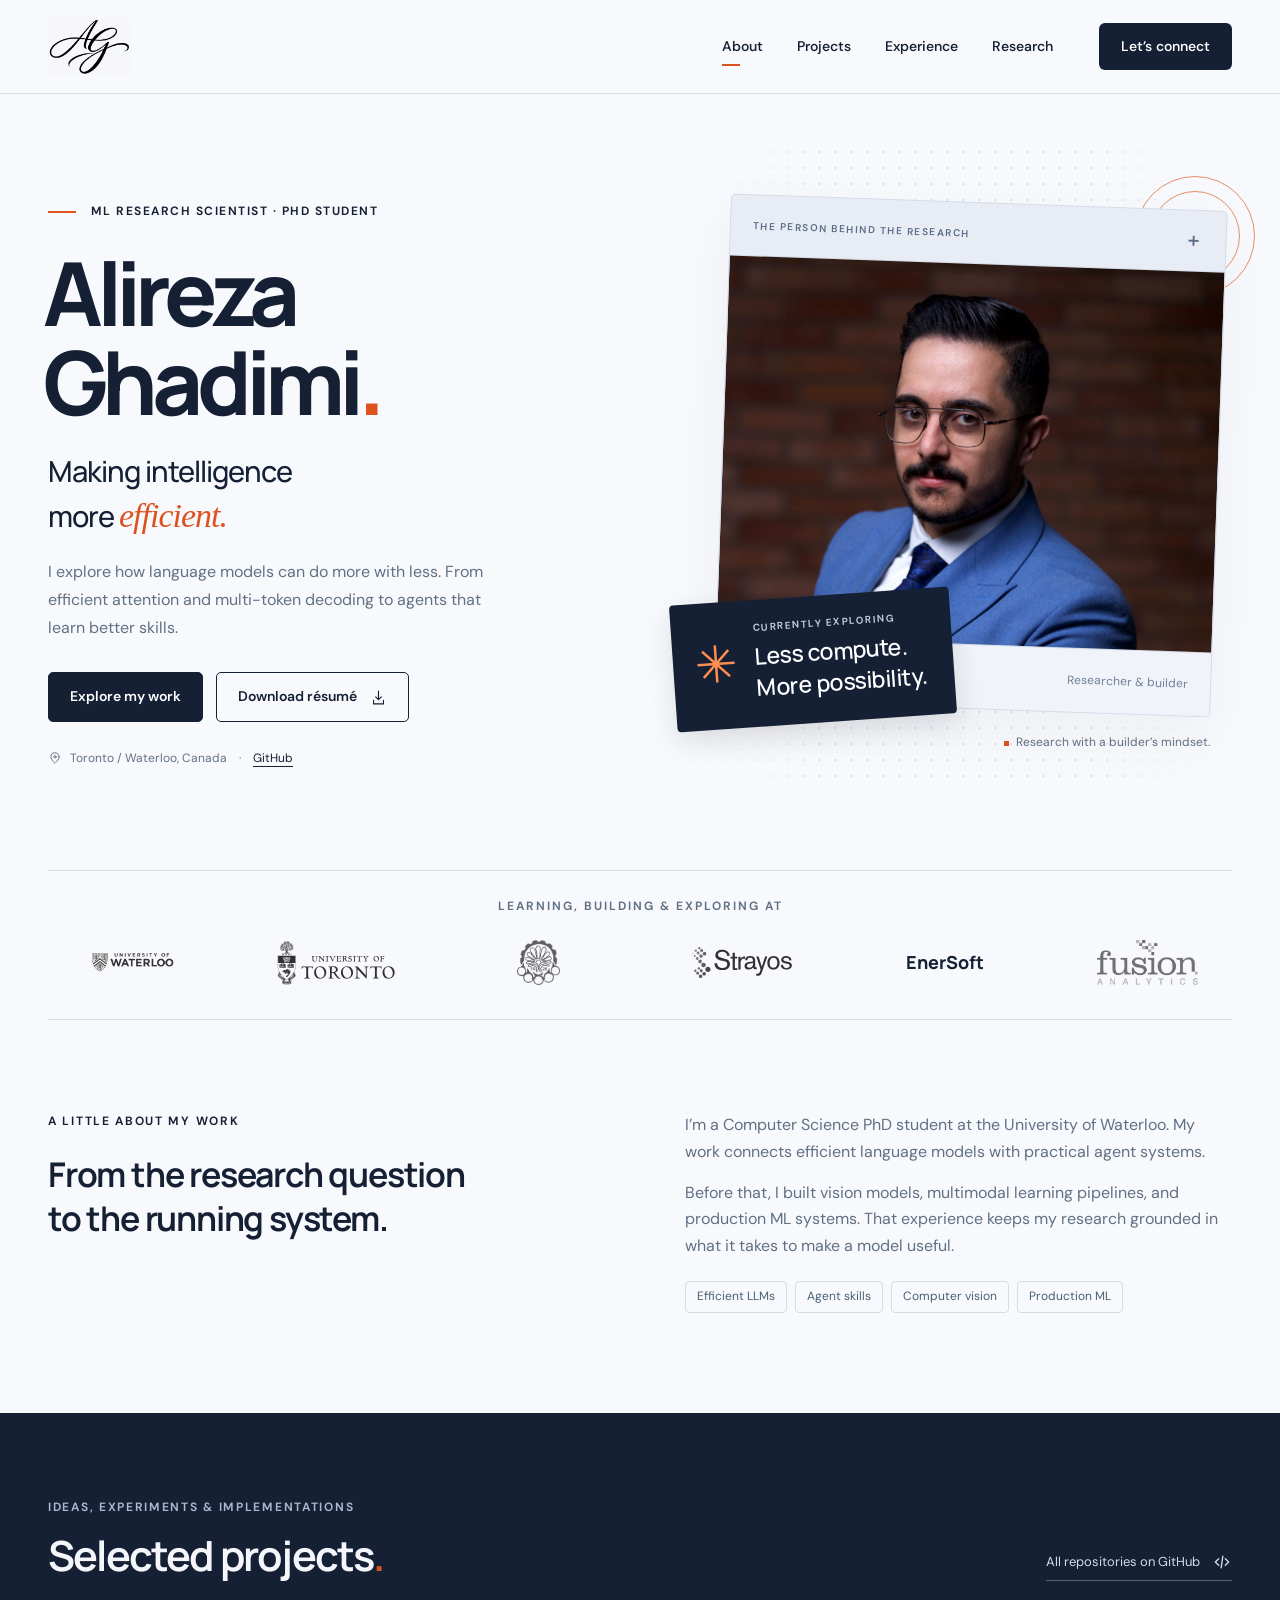
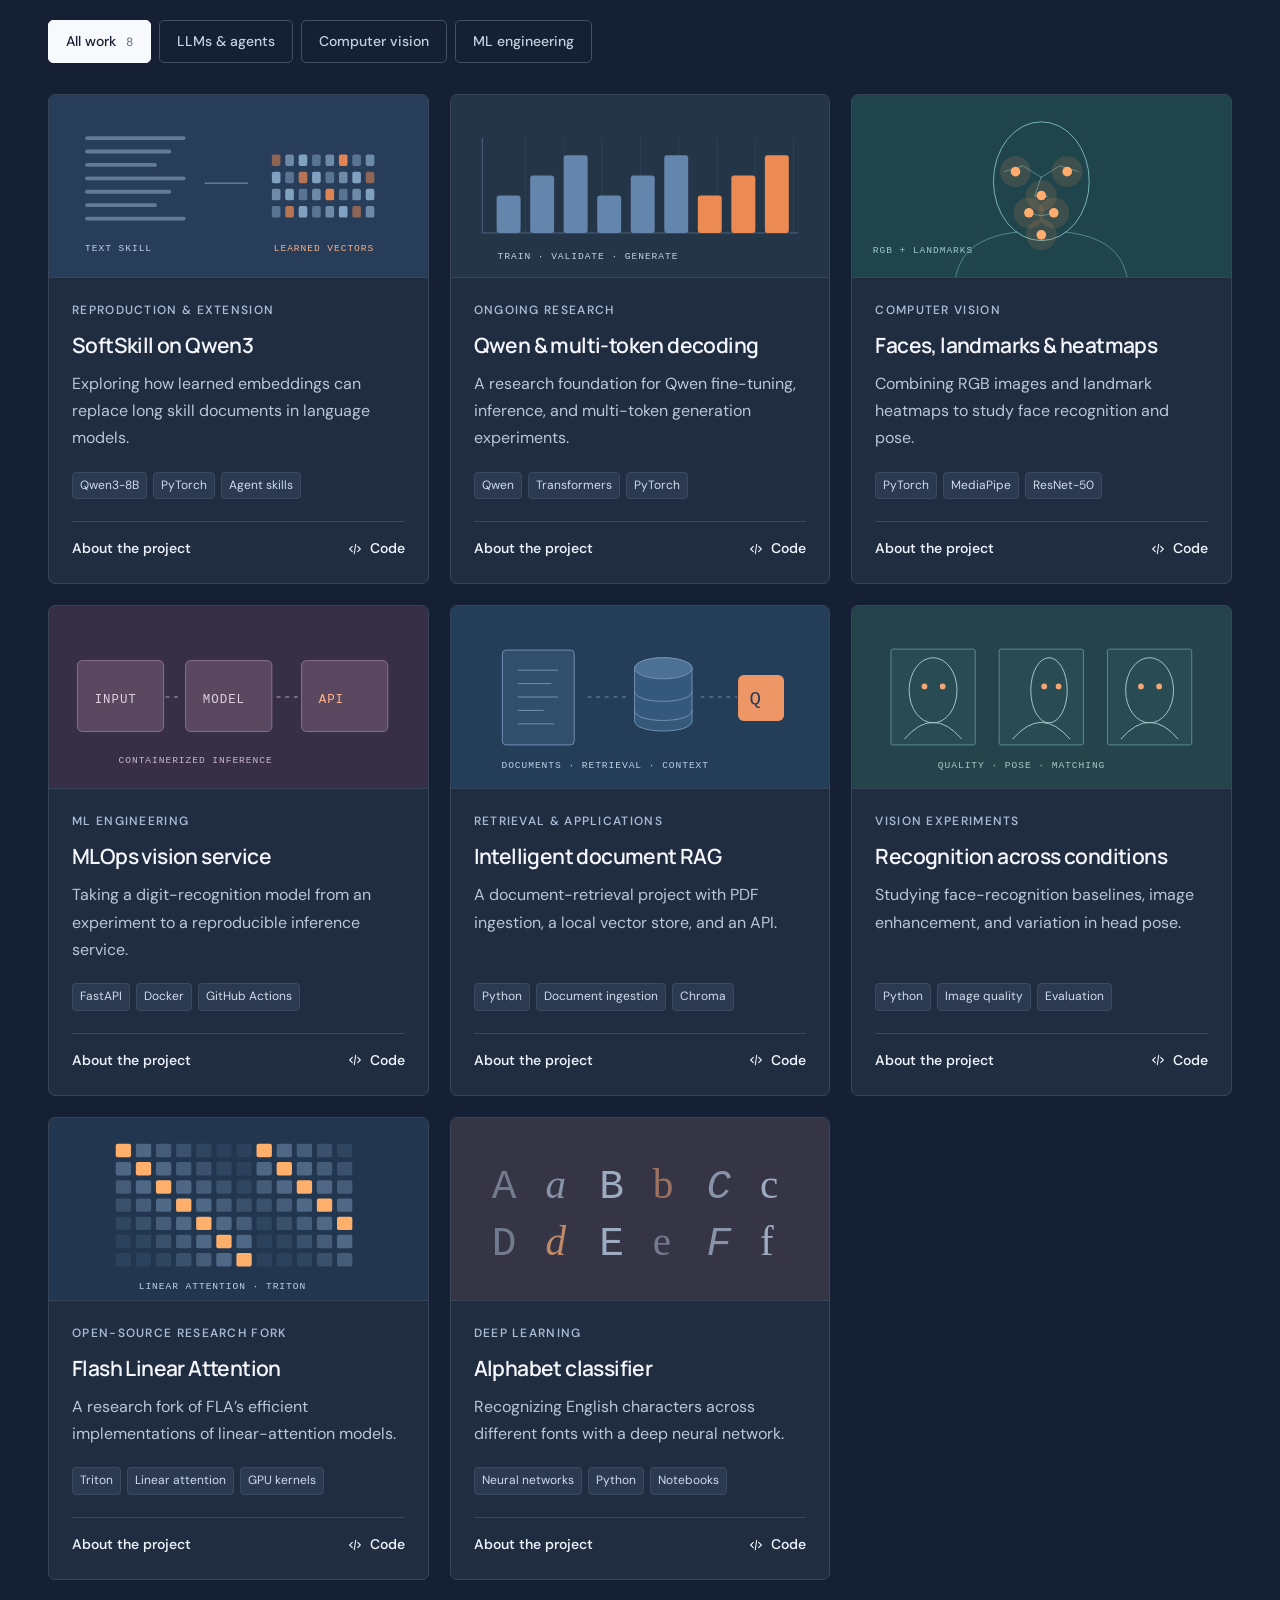
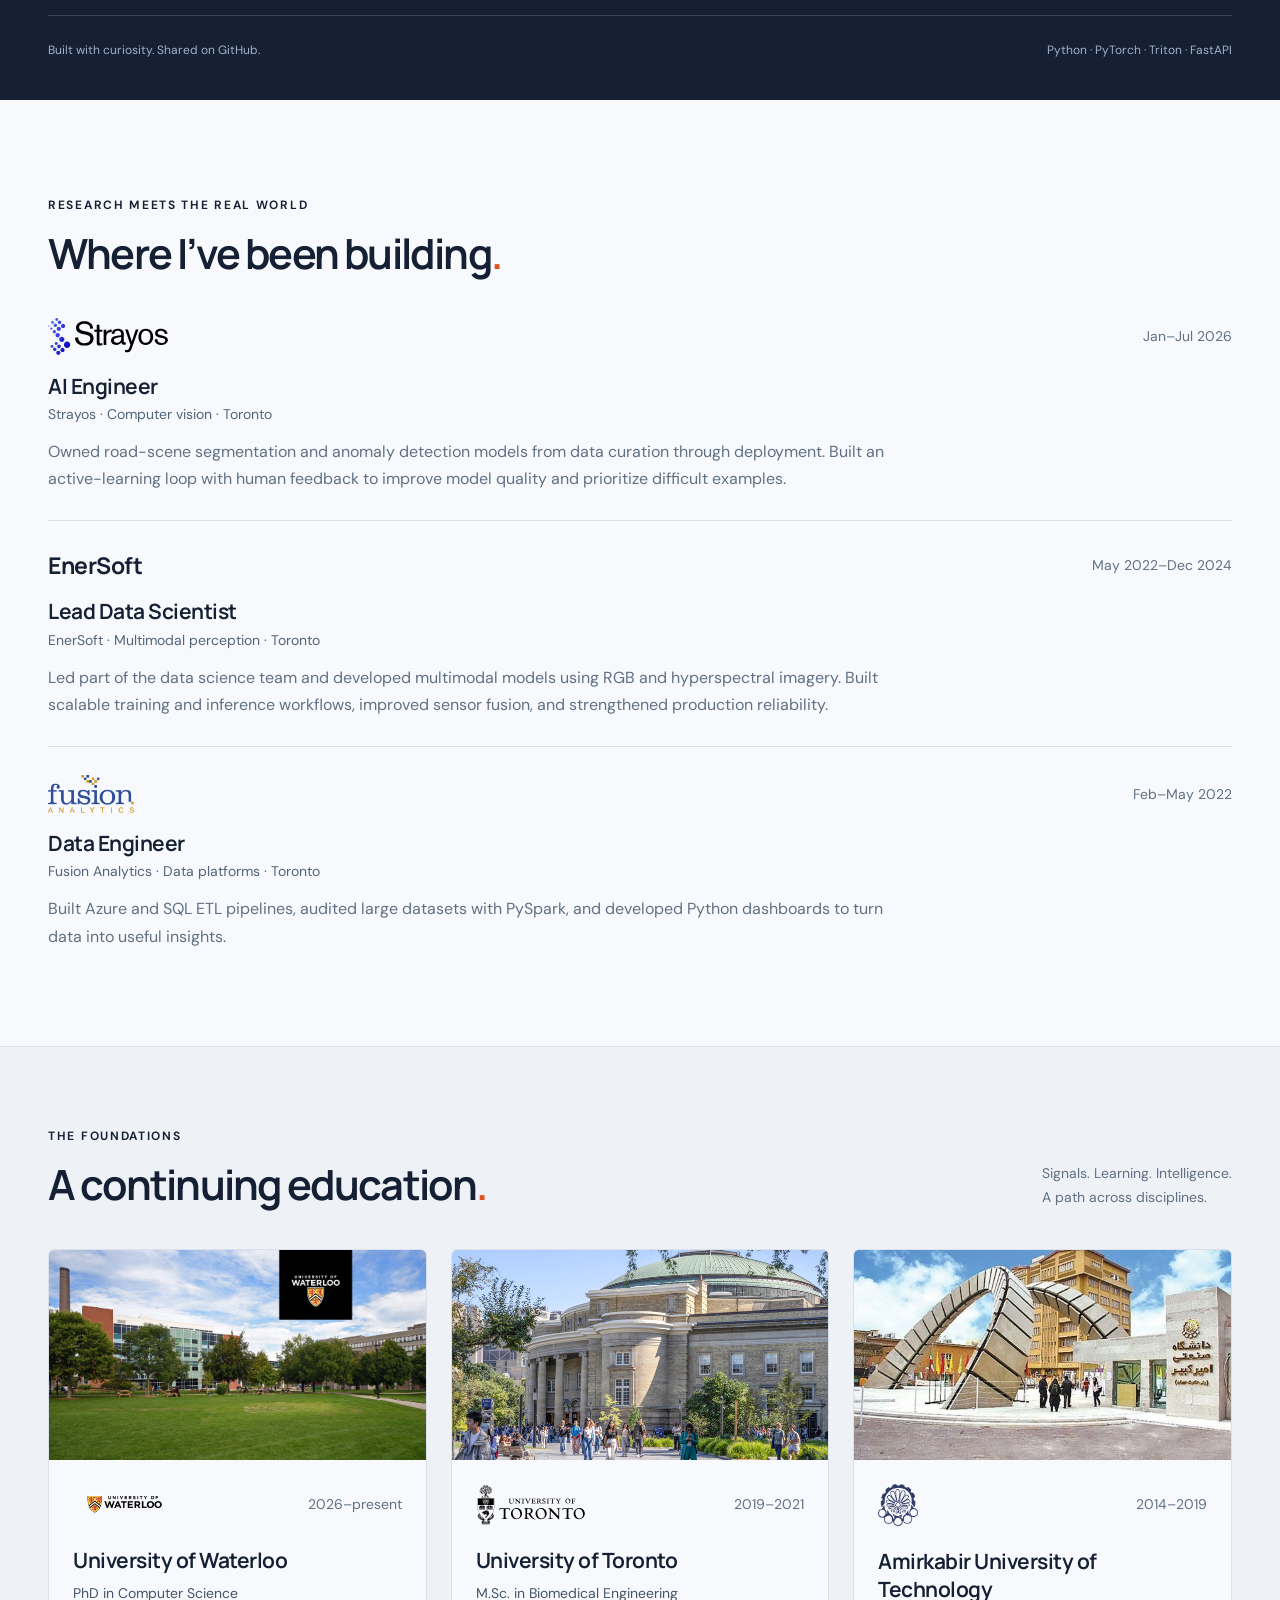
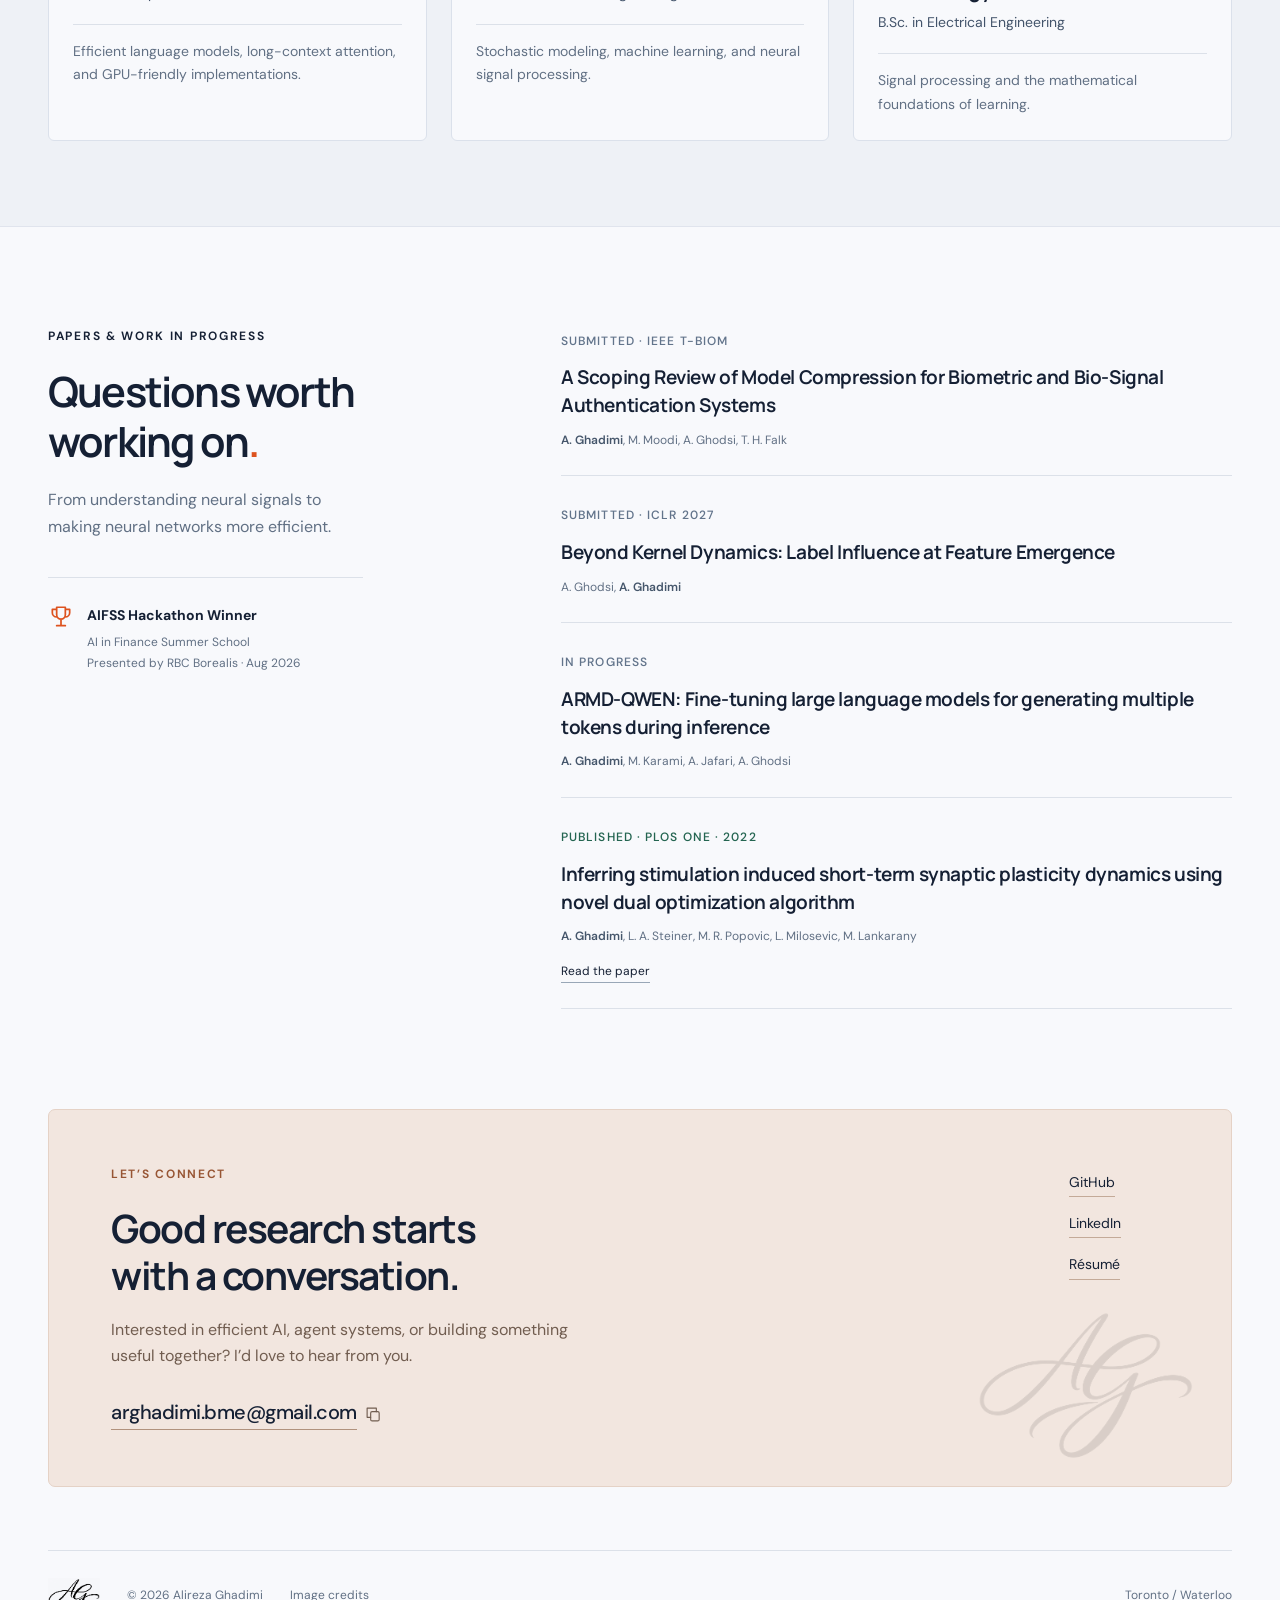
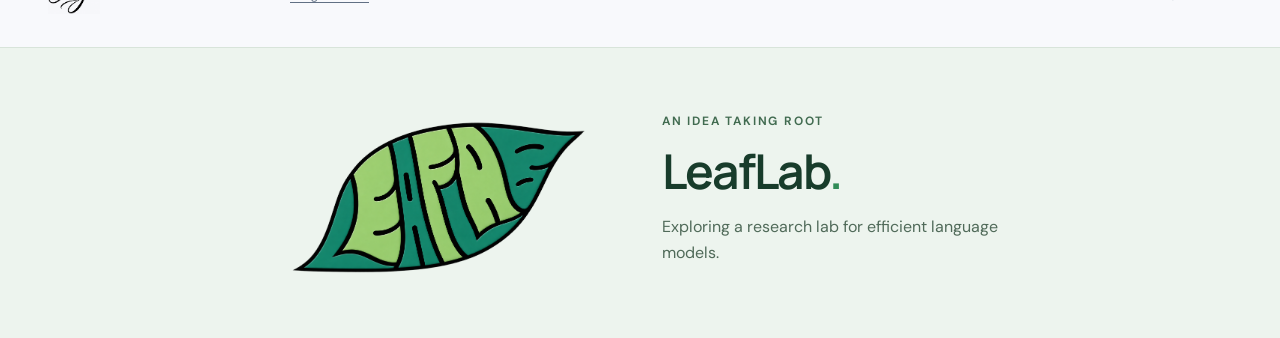
==== index.html @ 5564faa0 "Remove Huawei from work history and affiliations" ====
<!doctype html>
<html lang="en">
<head>
  <meta charset="UTF-8">
  <meta name="viewport" content="width=device-width, initial-scale=1">
  <meta name="theme-color" content="#f8f9fc">
  <meta name="description" content="Alireza Ghadimi is an ML research scientist and Computer Science PhD student at the University of Waterloo, working on efficient language models, agent skills, and computer vision.">
  <meta property="og:title" content="Alireza Ghadimi — Research meets real-world AI">
  <meta property="og:description" content="Efficient language models. Better agents. ML that makes it into the real world.">
  <meta property="og:type" content="website">
  <title>Alireza Ghadimi — ML Research Scientist</title>
  <link rel="icon" href="assets/favicon.svg" type="image/svg+xml">
  <link rel="stylesheet" href="styles.css">
  <script src="app.js" defer></script>
</head>
<body>
  <a class="skip-link" href="#main">Skip to content</a>
  <header class="site-header">
    <div class="container nav-wrap">
      <a class="brand signature-brand" href="#about" aria-label="Alireza Ghadimi home"><span class="signature-mark"><img src="assets/ag-signature.png" alt="" width="1254" height="1254"></span></a>
      <button class="menu-toggle" type="button" aria-controls="main-nav" aria-expanded="false">Menu <span aria-hidden="true">☰</span></button>
      <nav id="main-nav" aria-label="Main navigation">
        <a class="active" href="#about">About</a><a href="#projects">Projects</a><a href="#experience">Experience</a><a href="#research">Research</a>
        <a class="nav-contact" href="#contact">Let’s connect</a>
      </nav>
    </div>
  </header>

  <main id="main">
    <section class="hero container" id="about" aria-labelledby="hero-title">
      <div class="hero-copy">
        <p class="eyebrow"><span class="short-rule"></span> ML RESEARCH SCIENTIST · PHD STUDENT</p>
        <h1 id="hero-title">Alireza<br>Ghadimi<span class="orange">.</span></h1>
        <p class="hero-statement">Making intelligence<br>more <em>efficient.</em></p>
        <p class="hero-description">I explore how language models can do more with less. From efficient attention and multi-token decoding to agents that learn better skills.</p>
        <div class="hero-actions"><a class="button button-dark" href="#projects">Explore my work</a><a class="button button-outline" href="assets/Alireza-Ghadimi-Resume.pdf" download>Download résumé <svg viewBox="0 0 24 24" aria-hidden="true"><path d="M12 3v12m-4-4 4 4 4-4M5 16v5h14v-5"/></svg></a></div>
        <div class="hero-location"><svg viewBox="0 0 24 24" aria-hidden="true"><path d="M19 10c0 5-7 11-7 11S5 15 5 10a7 7 0 1 1 14 0Z"/><circle cx="12" cy="10" r="2"/></svg> Toronto / Waterloo, Canada <span class="location-divider">·</span> <a href="https://github.com/Alireza-Ghadimi" target="_blank" rel="noopener noreferrer">GitHub</a></div>
      </div>
      <div class="hero-art">
        <div class="orbit orbit-one"></div><div class="orbit orbit-two"></div>
        <div class="portrait-frame">
          <div class="portrait-topline"><span>THE PERSON BEHIND THE RESEARCH</span><span aria-hidden="true">＋</span></div>
          <svg class="portrait" viewBox="440 270 1480 1470" preserveAspectRatio="xMidYMin slice" role="img" aria-labelledby="portrait-title">
            <title id="portrait-title">Alireza Ghadimi in a blue suit, cropped to his head and upper torso</title>
            <image href="assets/alireza-portrait-original.jpg" width="2080" height="3120"/>
          </svg>
          <div class="portrait-caption"><span>Alireza Ghadimi</span><span class="portrait-status">Researcher & builder</span></div>
        </div>
        <div class="current-note"><span class="note-symbol" aria-hidden="true">✳</span><div><span class="small-label">CURRENTLY EXPLORING</span><strong>Less compute.<br>More possibility.</strong></div></div>
        <div class="hero-footnote"><span class="tiny-square" aria-hidden="true"></span> Research with a builder’s mindset.</div>
      </div>
    </section>

    <section class="affiliations container" aria-label="Research and industry affiliations">
      <p class="small-label">LEARNING, BUILDING & EXPLORING AT</p>
      <div class="logo-strip" id="logo-strip"></div>
    </section>

    <section class="focus-section container" aria-labelledby="focus-title">
      <div class="section-intro"><p class="eyebrow">A LITTLE ABOUT MY WORK</p><h2 id="focus-title">From the research question<br>to the running system.</h2></div>
      <div class="focus-copy"><p>I’m a Computer Science PhD student at the University of Waterloo. My work connects efficient language models with practical agent systems.</p><p>Before that, I built vision models, multimodal learning pipelines, and production ML systems. That experience keeps my research grounded in what it takes to make a model useful.</p><div class="topic-list"><span>Efficient LLMs</span><span>Agent skills</span><span>Computer vision</span><span>Production ML</span></div></div>
    </section>

    <section class="projects-section" id="projects" aria-labelledby="projects-title">
      <div class="container">
        <div class="section-heading"><div><p class="eyebrow">IDEAS, EXPERIMENTS & IMPLEMENTATIONS</p><h2 id="projects-title">Selected projects<span class="orange">.</span></h2></div><a class="text-link light-link" href="https://github.com/Alireza-Ghadimi?tab=repositories" target="_blank" rel="noopener noreferrer">All repositories on GitHub <svg viewBox="0 0 24 24" aria-hidden="true"><path d="m8 8-4 4 4 4m8-8 4 4-4 4m-3-11-2 14"/></svg></a></div>
        <div class="project-tabs" role="tablist" aria-label="Project categories">
          <button id="tab-all" role="tab" aria-selected="true" aria-controls="project-panel" tabindex="0" data-category="all">All work <span>8</span></button>
          <button id="tab-llm" role="tab" aria-selected="false" aria-controls="project-panel" tabindex="-1" data-category="llm">LLMs & agents</button>
          <button id="tab-vision" role="tab" aria-selected="false" aria-controls="project-panel" tabindex="-1" data-category="vision">Computer vision</button>
          <button id="tab-engineering" role="tab" aria-selected="false" aria-controls="project-panel" tabindex="-1" data-category="engineering">ML engineering</button>
        </div>
        <div id="project-panel" role="tabpanel" aria-labelledby="tab-all" tabindex="0"><div class="project-grid" id="project-grid"></div></div>
        <p class="sr-only" role="status" id="project-status"></p>
        <noscript><p>Explore the projects on <a href="https://github.com/Alireza-Ghadimi">my GitHub profile</a>. Enable JavaScript to use the project tabs.</p></noscript>
        <div class="project-footnote"><span>Built with curiosity. Shared on GitHub.</span><span>Python · PyTorch · Triton · FastAPI</span></div>
      </div>
    </section>

    <section class="experience-section container" id="experience" aria-labelledby="experience-title">
      <div class="section-heading"><div><p class="eyebrow">RESEARCH MEETS THE REAL WORLD</p><h2 id="experience-title">Where I’ve been building<span class="orange">.</span></h2></div></div>
      <div class="experience-layout">
        <div class="experience-list" id="experience-list"></div>
      </div>
    </section>

    <section class="education-section" aria-labelledby="education-title">
      <div class="container"><div class="section-heading"><div><p class="eyebrow">THE FOUNDATIONS</p><h2 id="education-title">A continuing education<span class="orange">.</span></h2></div><p class="section-aside">Signals. Learning. Intelligence.<br>A path across disciplines.</p></div><div class="education-grid" id="education-grid"></div></div>
    </section>

    <section class="research-section container" id="research" aria-labelledby="research-title">
      <div class="research-intro"><p class="eyebrow">PAPERS & WORK IN PROGRESS</p><h2 id="research-title">Questions worth<br>working on<span class="orange">.</span></h2><p>From understanding neural signals to making neural networks more efficient.</p><div class="award-note"><svg viewBox="0 0 24 24" aria-hidden="true"><path d="M8 3h8v7a4 4 0 0 1-8 0V3Zm0 2H4v3a4 4 0 0 0 4 4m8-7h4v3a4 4 0 0 1-4 4m-4 2v6m-4 0h8"/></svg><div><strong>AIFSS Hackathon Winner</strong><span>AI in Finance Summer School<br>Presented by RBC Borealis · Aug 2026</span></div></div></div>
      <div class="publication-list">
        <article class="publication"><span class="paper-status">SUBMITTED · IEEE T-BIOM</span><h3>A Scoping Review of Model Compression for Biometric and Bio-Signal Authentication Systems</h3><p><strong>A. Ghadimi</strong>, M. Moodi, A. Ghodsi, T. H. Falk</p></article>
        <article class="publication"><span class="paper-status">SUBMITTED · ICLR 2027</span><h3>Beyond Kernel Dynamics: Label Influence at Feature Emergence</h3><p>A. Ghodsi, <strong>A. Ghadimi</strong></p></article>
        <article class="publication"><span class="paper-status">IN PROGRESS</span><h3>ARMD-QWEN: Fine-tuning large language models for generating multiple tokens during inference</h3><p><strong>A. Ghadimi</strong>, M. Karami, A. Jafari, A. Ghodsi</p></article>
        <article class="publication"><span class="paper-status published">PUBLISHED · PLOS ONE · 2022</span><h3><a href="https://doi.org/10.1371/journal.pone.0273699" target="_blank" rel="noopener noreferrer">Inferring stimulation induced short-term synaptic plasticity dynamics using novel dual optimization algorithm</a></h3><p><strong>A. Ghadimi</strong>, L. A. Steiner, M. R. Popovic, L. Milosevic, M. Lankarany</p><a class="paper-link" href="https://doi.org/10.1371/journal.pone.0273699" target="_blank" rel="noopener noreferrer">Read the paper</a></article>
      </div>
    </section>

    <section class="contact-section container" id="contact" aria-labelledby="contact-title"><div class="contact-panel"><div><p class="eyebrow">LET’S CONNECT</p><h2 id="contact-title">Good research starts<br>with a conversation.</h2><p>Interested in efficient AI, agent systems, or building something useful together? I’d love to hear from you.</p><a class="contact-email" href="mailto:arghadimi.bme@gmail.com">arghadimi.bme@gmail.com</a><button class="copy-email" type="button" aria-label="Copy email address"><svg viewBox="0 0 24 24" aria-hidden="true"><rect x="8" y="8" width="12" height="13" rx="2"/><path d="M16 8V3H3v13h5"/></svg></button><span class="sr-only" id="copy-status" role="status"></span></div><div class="contact-socials"><a href="https://github.com/Alireza-Ghadimi" target="_blank" rel="noopener noreferrer">GitHub</a><a href="https://www.linkedin.com/in/Alireza-Ghadimi" target="_blank" rel="noopener noreferrer">LinkedIn</a><a href="assets/Alireza-Ghadimi-Resume.pdf" download>Résumé</a></div><span class="contact-decoration signature-mark" aria-hidden="true"><img src="assets/ag-signature.png" alt="" width="1254" height="1254" loading="lazy"></span></div></section>
  </main>
  <footer>
    <div class="container site-footer"><a class="brand signature-brand" href="#about" aria-label="Alireza Ghadimi home"><span class="signature-mark"><img src="assets/ag-signature.png" alt="" width="1254" height="1254" loading="lazy"></span></a><p>© <span id="year">2026</span> Alireza Ghadimi</p><a href="credits.html">Image credits</a><span>Toronto / Waterloo</span></div>
    <section class="leaflab-section" id="leaflab" aria-labelledby="leaflab-title">
      <div class="container leaflab-endcap">
        <img class="leaflab-logo" src="assets/leaflab-logo-green-puzzle.png" alt="LeafLab leaf logo formed from interlocking green letters" width="1706" height="922" loading="lazy">
        <div class="leaflab-copy">
          <p class="eyebrow">AN IDEA TAKING ROOT</p>
          <h2 id="leaflab-title">LeafLab<span>.</span></h2>
          <p>Exploring a research lab for efficient language models.</p>
        </div>
      </div>
    </section>
  </footer>

  <dialog id="project-dialog" aria-labelledby="dialog-title"><button class="dialog-close" type="button" aria-label="Close project details">×</button><div id="dialog-content"></div></dialog>
</body>
</html>
---- styles.css ----
@import url('https://fonts.googleapis.com/css2?family=DM+Sans:wght@400;450;500;550;600;650;700&family=Manrope:wght@400;500;600;650;700;750;800&display=swap');
:root{--ink:#152034;--muted:#617084;--orange:#dd531f;--blue:#163753;--paper:#f8f9fc;--line:#dce1e9;--display:'Manrope','Helvetica Neue',Arial,sans-serif;--body:'DM Sans','Helvetica Neue',Arial,sans-serif}
*{box-sizing:border-box}html{scroll-behavior:smooth;scroll-padding-top:100px}body{margin:0;background:var(--paper);color:var(--ink);font:400 16px/1.65 var(--body);-webkit-font-smoothing:antialiased}button,a,input{-webkit-tap-highlight-color:transparent}a{color:inherit;text-decoration:none}button{font:inherit;cursor:pointer}button,a{touch-action:manipulation}button:focus-visible,a:focus-visible,[tabindex]:focus-visible{outline:3px solid #e76b36;outline-offset:5px}img{display:block;max-width:100%}svg{width:22px;height:22px;fill:none;stroke:currentColor;stroke-width:1.6;stroke-linecap:round;stroke-linejoin:round}h1,h2,h3,p{margin:0}h1,h2,h3{font-family:var(--display);font-weight:650;line-height:1.2}h2{font-size:clamp(30px,3.25vw,44px);letter-spacing:-1.8px}h3{font-size:21px;letter-spacing:-.5px}.container{width:min(1200px,calc(100% - 96px));margin-inline:auto}.orange{color:var(--orange)}.eyebrow,.small-label{font-size:12px;letter-spacing:1.7px;font-weight:650;line-height:1.5}.eyebrow{margin-bottom:22px}.small-label{color:var(--muted)}.short-rule{display:inline-block;background:var(--orange);width:28px;height:2px;vertical-align:middle;margin-right:10px}.sr-only{position:absolute;width:1px;height:1px;padding:0;overflow:hidden;clip:rect(0,0,0,0);white-space:nowrap;border:0}.skip-link{position:fixed;top:-100px;left:20px;z-index:100;background:var(--ink);color:white;padding:10px 20px}.skip-link:focus{top:12px}.site-header{height:94px;border-bottom:1px solid var(--line);background:rgba(248,249,252,.96);position:sticky;top:0;z-index:20;backdrop-filter:blur(16px)}.nav-wrap{height:100%;display:flex;align-items:center;justify-content:space-between}.brand{font:800 36px/1 var(--display);letter-spacing:-3px}.brand span{color:var(--orange)}nav{display:flex;align-items:center;gap:34px;font-size:14px;font-weight:550}nav>a{padding:12px 0;position:relative}nav>a.active:after{content:'';position:absolute;bottom:4px;left:0;width:18px;height:2px;background:var(--orange)}nav .nav-contact{background:var(--ink);border-radius:6px;padding:12px 22px;color:white;margin-left:12px}.menu-toggle{display:none}.hero{display:grid;grid-template-columns:1.1fr 1fr;gap:60px;padding-block:86px 80px;align-items:center}.hero h1{font-size:clamp(68px,6.9vw,100px);line-height:1.01;letter-spacing:-6px;font-weight:750;margin-left:-5px}.hero .eyebrow{font-size:12px;letter-spacing:1.5px;margin-bottom:28px}.hero-statement{font-family:var(--display);font-size:29px;line-height:1.4;font-weight:500;letter-spacing:-1px;margin-top:25px}.hero-statement em{font-family:Georgia,serif;color:var(--orange);font-size:34px;font-weight:400}.hero-description{max-width:460px;color:var(--muted);margin-top:19px;line-height:1.75}.hero-actions{display:flex;gap:13px;flex-wrap:wrap;margin-top:30px}.button{display:inline-flex;align-items:center;justify-content:center;gap:13px;border:1px solid var(--ink);border-radius:5px;padding:12px 21px;font-size:14px;font-weight:600;transition:background .2s,transform .2s}.button:hover{transform:translateY(-2px)}.button-dark{background:var(--ink);color:white}.button-dark:hover{background:#294260}.button-outline:hover{background:#edf0f5}.button svg{width:17px;height:17px}.hero-location{display:flex;align-items:center;gap:8px;font-size:12px;color:var(--muted);margin-top:27px;flex-wrap:wrap}.hero-location svg{width:14px;height:14px}.hero-location a{color:var(--ink);text-decoration:underline;text-underline-offset:4px}.location-divider{margin-inline:4px}.hero-art{position:relative;padding:22px 13px 37px 25px;isolation:isolate}.hero-art:before{content:'';position:absolute;inset:-36px -15px 0 -30px;background-image:radial-gradient(#a0acbd 1px,transparent 1px);background-size:16px 16px;opacity:.3;z-index:-2;mask-image:linear-gradient(90deg,transparent,#000 25%,#000 75%,transparent)}.portrait-frame{position:relative;background:#e8edf5;border:1px solid #d4dce9;border-radius:5px;transform:rotate(2deg);overflow:hidden;box-shadow:0 20px 65px #1520340b}.portrait-topline{display:flex;justify-content:space-between;align-items:center;font:600 12px var(--body);letter-spacing:1.5px;color:#5b6c86;padding:18px 22px;border-bottom:1px solid #d3dbe7}.portrait-topline span:last-child{font-size:18px}.portrait{width:100%;height:380px;object-fit:cover}.portrait-caption{display:flex;justify-content:space-between;align-items:center;padding:21px 22px;background:#f0f3f9;border-top:1px solid #d3dbe7;font-size:13px;font-weight:600}.portrait-status{color:#718198;font-size:12px;font-weight:400}.current-note{position:absolute;left:-24px;bottom:67px;display:flex;gap:17px;align-items:center;background:var(--ink);color:white;padding:20px 27px 22px 22px;transform:rotate(-4deg);box-shadow:0 10px 28px #18233320;border-radius:4px}.current-note .small-label{font-size:12px;letter-spacing:1.5px;color:#c0ccdd;display:block;margin-bottom:7px}.current-note strong{font:550 23px/1.25 var(--display);letter-spacing:-.5px}.note-symbol{color:#ff8e51;font-size:51px;line-height:1}.hero-footnote{display:flex;align-items:center;justify-content:flex-end;gap:7px;font-size:12px;color:var(--muted);margin-top:24px;padding-right:9px}.tiny-square{height:5px;width:5px;background:var(--orange);display:inline-block}.orbit{position:absolute;border:1px solid #df7642;border-radius:50%;z-index:-1;opacity:.8}.orbit-one{width:120px;height:120px;right:-23px;top:-4px}.orbit-two{width:90px;height:90px;right:-8px;top:11px}.affiliations{padding:26px 0 34px;border-block:1px solid var(--line)}.affiliations>.small-label{font-size:12px;letter-spacing:2px;margin-bottom:25px;text-align:center}.logo-strip{display:flex;gap:34px;align-items:center;justify-content:space-between}.logo-strip a{flex:1;display:flex;align-items:center;justify-content:center;min-width:0}.logo-strip img{max-height:45px;max-width:120px;object-fit:contain;filter:grayscale(1);opacity:.8;transition:filter .2s,opacity .2s}.logo-strip a:hover img{filter:none;opacity:1}.logo-strip .wordmark{font-family:var(--display);font-weight:750;font-size:18px}.focus-section{padding-block:92px 100px;display:grid;grid-template-columns:1fr 1fr;gap:90px}.focus-section h2{font-size:34px;letter-spacing:-1.2px;line-height:1.3}.focus-copy{color:var(--muted)}.focus-copy p+p{margin-top:15px}.topic-list{display:flex;flex-wrap:wrap;gap:8px;margin-top:22px}.topic-list span{font-size:12px;color:#476075;padding:5px 11px;border:1px solid #d4dce5;border-radius:4px}.projects-section{background:var(--ink);color:#f4f6fb;padding:85px 0 39px}.projects-section .eyebrow{color:#a9b9ce}.section-heading{display:flex;justify-content:space-between;gap:25px;align-items:flex-end;margin-bottom:39px}.section-heading .eyebrow{margin-bottom:15px}.text-link{display:inline-flex;align-items:center;gap:12px;font-size:13px;white-space:nowrap}.text-link svg{width:20px;height:20px}.light-link{color:#d1dce9;border-bottom:1px solid #566176;padding-bottom:7px}.project-tabs{display:flex;gap:8px;margin-bottom:31px;flex-wrap:wrap}.project-tabs button{border:1px solid #435064;border-radius:5px;background:transparent;color:#c6d1df;padding:9px 17px;font-size:14px;font-weight:500}.project-tabs button:hover{background:#253347}.project-tabs button[aria-selected=true]{background:#f7f9fc;border-color:#f7f9fc;color:var(--ink)}.project-tabs button span{padding-left:6px;font-size:12px;color:#738091}.project-grid{display:grid;grid-template-columns:repeat(3,minmax(0,1fr));gap:21px}.project-card{border-radius:7px;background:#202d41;border:1px solid #384559;overflow:hidden;display:flex;flex-direction:column;transition:border-color .2s,transform .2s}.project-card:hover{transform:translateY(-4px);border-color:#6a7c93}.project-art{height:183px;position:relative;overflow:hidden;background:#253953;border-bottom:1px solid #384559}.project-art>svg{width:100%;height:100%;stroke:none;stroke-width:1;stroke-linecap:butt}.project-art-label{position:absolute;top:15px;left:17px;font-size:12px;letter-spacing:1.5px;color:#d2dfeb}.project-card-body{padding:23px;display:flex;flex-direction:column;flex:1}.project-type{font-size:12px;letter-spacing:1.3px;color:#a9bdd7;font-weight:550;margin-bottom:12px}.project-card h3{font-size:21px;font-weight:600;letter-spacing:-.6px}.project-card p{color:#b9c6d8;font-size:14px;margin-top:12px;line-height:1.7;flex:1}.project-tech{display:flex;gap:6px;flex-wrap:wrap;margin-top:20px}.project-tech span{color:#d0dced;font-size:12px;background:#2b3a50;border:1px solid #3a4b61;border-radius:4px;padding:3px 7px}.project-links{border-top:1px solid #3a485b;display:flex;justify-content:space-between;align-items:center;padding-top:15px;margin-top:22px}.project-links button,.project-links a{background:none;border:0;color:#edf3fa;font-size:12px;font-weight:550;padding:0}.project-links button:hover,.project-links a:hover{color:#ff985f}.project-links a{display:flex;align-items:center;gap:7px}.project-links svg{width:16px;height:16px}.project-footnote{display:flex;justify-content:space-between;gap:20px;border-top:1px solid #384559;margin-top:35px;padding-top:25px;color:#a1b2c7;font-size:12px}.experience-section{padding-block:96px}.experience-layout{display:grid;grid-template-columns:1.35fr .8fr;gap:83px}.experience-item{padding:28px 0;border-top:1px solid var(--line)}.experience-item:first-child{padding-top:0;border-top:0}.experience-item:last-child{padding-bottom:0}.experience-top{display:flex;justify-content:space-between;align-items:center;gap:20px;margin-bottom:18px}.company-logo{height:38px;max-width:120px;object-fit:contain;object-position:left center}.company-name-fallback{font:700 23px var(--display);letter-spacing:-.5px}.experience-date{font-size:12px;color:var(--muted)}.experience-item h3{font-size:21px}.experience-company{color:#53647a;font-size:13px;margin-top:4px}.experience-item>p:last-child{color:var(--muted);font-size:15px;line-height:1.7;margin-top:12px}.industry-story{align-self:start;margin-top:4px}.industry-photo-wrap{height:410px;position:relative;border-radius:6px;overflow:hidden;background:#dae0e5}.industry-photo-wrap img{width:100%;height:100%;object-fit:cover;filter:saturate(.7)}.industry-photo-wrap:after{content:'';position:absolute;inset:0;background:linear-gradient(180deg,transparent 70%,#14243666)}.photo-label{position:absolute;z-index:1;bottom:20px;left:22px;font-size:12px;font-weight:600;letter-spacing:2px;color:white}.industry-caption{padding:24px 0}.industry-caption>span{font-family:var(--display);font-size:21px;font-weight:600;letter-spacing:-.6px}.industry-caption p{font-size:14px;color:var(--muted);margin-top:11px}.education-section{background:#eef1f6;padding:80px 0 85px;border-block:1px solid #e0e4ed}.section-aside{font-size:14px;color:var(--muted);line-height:1.7}.education-grid{display:grid;grid-template-columns:repeat(3,minmax(0,1fr));gap:24px}.education-card{background:var(--paper);border:1px solid #dbe1eb;border-radius:6px;overflow:hidden}.campus-image{height:210px;position:relative;overflow:hidden;background:#d1dce9}.campus-image>img{width:100%;height:100%;object-fit:cover;transition:transform .5s}.education-card:hover .campus-image>img{transform:scale(1.04)}.campus-image.no-photo{background:linear-gradient(125deg,#1a3a5c,#587d9a);display:flex;align-items:center;justify-content:center}.campus-image.no-photo>img{width:125px;height:125px;object-fit:contain;padding:15px;background:#ffffffeb;border-radius:50%}.education-body{padding:24px}.education-topline{display:flex;align-items:center;justify-content:space-between;margin-bottom:21px;gap:12px}.education-logo{height:41px;max-width:140px;object-fit:contain;object-position:left center}.education-topline>span{font-size:12px;color:var(--muted);white-space:nowrap}.education-card h3{font-size:21px;line-height:1.35;margin-bottom:8px}.education-degree{font-size:14px;color:#43546b}.education-focus{margin-top:19px;padding-top:15px;border-top:1px solid var(--line);font-size:13px;color:var(--muted)}.research-section{padding-block:100px;display:grid;grid-template-columns:.8fr 1.3fr;gap:100px}.research-intro>p:not(.eyebrow){margin-top:21px;color:var(--muted);max-width:300px}.research-intro .eyebrow{font-size:12px}.award-note{display:flex;gap:13px;margin-top:37px;padding-top:26px;border-top:1px solid var(--line);max-width:315px}.award-note svg{color:var(--orange);flex:none;width:26px;height:26px}.award-note strong{font-size:14px;display:block}.award-note span{font-size:12px;line-height:1.7;color:var(--muted);display:block;margin-top:5px}.publication{padding:25px 0;border-bottom:1px solid var(--line)}.publication:first-child{padding-top:0}.paper-status{font-size:12px;letter-spacing:1.1px;font-weight:550;color:#62748b;display:inline-block;margin-bottom:13px}.paper-status.published{color:#246551}.publication h3{font-size:19px;line-height:1.45;letter-spacing:-.4px}.publication h3 a:hover{color:var(--orange)}.publication p{font-size:12px;margin-top:11px;color:var(--muted)}.publication p strong{font-weight:600;color:#45566b}.paper-link{display:inline-block;font-size:12px;border-bottom:1px solid #99a7b7;margin-top:15px}.contact-section{padding-bottom:63px}.contact-panel{background:#f2e6df;border:1px solid #e5d2c6;padding:55px 62px;position:relative;border-radius:7px;overflow:hidden;display:flex;justify-content:space-between;gap:40px}.contact-panel .eyebrow{color:#975534;font-size:12px}.contact-panel h2{font-size:39px;line-height:1.2;letter-spacing:-1.5px}.contact-panel p:not(.eyebrow){color:#715d50;max-width:480px;font-size:15px;margin-top:18px}.contact-email{display:inline-block;font-size:20px;font-weight:500;letter-spacing:-.5px;margin-top:26px;border-bottom:1px solid #b1927d}.copy-email{display:inline-flex;vertical-align:middle;align-items:center;justify-content:center;background:transparent;border:0;padding:8px;color:#715d50}.copy-email svg{height:17px;width:17px}.contact-socials{display:flex;flex-direction:column;align-items:flex-start;gap:15px;align-self:flex-start;z-index:1;padding-top:6px;min-width:100px}.contact-socials a{font-size:14px;border-bottom:1px solid #c4aa98;padding-bottom:2px}.contact-decoration{position:absolute;right:35px;bottom:-49px;color:#e7cfc0;font:800 200px/1 var(--display);letter-spacing:-18px;pointer-events:none}.site-footer{border-top:1px solid var(--line);padding:27px 0 33px;display:flex;gap:27px;align-items:center;font-size:12px;color:var(--muted)}.site-footer .brand{font-size:27px;letter-spacing:-2px;color:var(--ink)}.site-footer>span:last-child{margin-left:auto}.site-footer a:not(.brand){text-decoration:underline;text-underline-offset:3px}dialog{background:var(--paper);border:1px solid var(--line);color:var(--ink);border-radius:12px;padding:45px;width:min(620px,calc(100% - 32px));max-height:90vh;box-shadow:0 30px 100px #09132655}dialog::backdrop{background:#0c1826bb;backdrop-filter:blur(5px)}.dialog-close{position:absolute;right:17px;top:11px;font-size:29px;line-height:1.2;background:none;border:0;color:var(--muted);padding:5px 8px}dialog h2{font-size:32px;margin-bottom:20px}dialog p{color:var(--muted);margin-block:14px}dialog .project-type{color:#526d88;margin-bottom:10px}dialog .topic-list{margin-bottom:25px}dialog .project-note{font-size:13px;padding:15px;border-left:3px solid var(--orange);background:#eaf0f6}dialog .button{margin-top:10px}.credits-page{padding-block:65px;max-width:850px}.credits-page h1{font-size:48px;margin-bottom:25px}.credits-page h2{font-size:24px;letter-spacing:-.6px;margin:25px 0 15px}.credits-page li{margin:20px 0;color:var(--muted)}.credits-page a{text-decoration:underline;text-underline-offset:3px}.credits-page .button{margin-top:30px}
.toronto-logo{filter:brightness(0) saturate(100%)}.logo-strip .toronto-logo{filter:brightness(0) saturate(100%);opacity:.8}.logo-strip a:hover .toronto-logo{filter:brightness(0) saturate(100%);opacity:1}.logo-wordmark{flex:1;text-align:center}.logo-strip a:nth-child(3) img{height:47px;width:47px}.logo-strip a:nth-child(4) img{max-width:100px}.education-card:nth-child(3) .education-logo{width:42px;height:42px}.photo-label{font-size:12px}.logo-strip a:nth-child(7) img{max-width:105px}
@media(min-width:1450px){.hero{padding-block:100px}.hero-art{margin-left:30px}.portrait{height:400px}}
@media(max-width:1100px){.container{width:calc(100% - 64px)}.hero{gap:40px}.hero h1{font-size:80px}.hero .eyebrow{font-size:12px}.hero-art{padding-left:15px}.portrait{height:340px}.current-note{left:-12px;padding:16px 20px}.current-note strong{font-size:21px}.logo-strip{gap:24px}.logo-strip img{max-width:100px;max-height:38px}.focus-section{gap:45px}.project-card-body{padding:19px}.project-card h3{font-size:19px}.project-art{height:165px}.experience-layout{gap:50px}.research-section{gap:60px}.education-body{padding:20px}.education-logo{max-width:110px;height:35px}.education-topline{gap:8px}.education-topline>span{font-size:12px}.contact-panel{padding:45px}}
@media(max-width:800px){.container{width:calc(100% - 44px)}.site-header{height:77px}nav{gap:18px}nav .nav-contact{padding:10px 14px;margin-left:0}.hero{gap:29px;padding-block:60px}.hero h1{font-size:66px;letter-spacing:-4px}.hero .eyebrow{font-size:12px;letter-spacing:.7px;line-height:1.6}.short-rule{width:18px;margin-right:5px}.hero-statement{font-size:23px}.hero-statement em{font-size:28px}.hero-description{font-size:14px}.hero-actions{gap:9px}.button{font-size:12px;padding:11px 14px}.portrait{height:330px}.portrait-caption{padding:17px 12px;display:block}.portrait-status{display:block;margin-top:3px}.portrait-topline{padding:14px 12px;font-size:12px;letter-spacing:.7px}.current-note{bottom:62px;left:-18px;padding:14px 18px;gap:12px}.note-symbol{font-size:37px}.current-note strong{font-size:18px}.current-note .small-label{font-size:12px}.hero-footnote{font-size:12px}.hero-art{padding-right:4px}.orbit-one{right:-9px}.orbit-two{right:6px}.logo-strip{flex-wrap:wrap;justify-content:center;gap:24px}.logo-strip a{flex:0 0 20%}.logo-strip img{max-width:115px;max-height:37px}.focus-section{padding-block:65px;gap:30px}.focus-section h2{font-size:28px}.focus-copy{font-size:14px}.eyebrow{font-size:12px;letter-spacing:1.2px}.projects-section{padding-top:65px}.section-heading{align-items:start}.section-heading .text-link{font-size:12px;padding-top:10px}.project-grid{grid-template-columns:repeat(2,minmax(0,1fr))}.project-art{height:175px}.experience-section{padding-block:65px}.experience-layout{gap:35px;grid-template-columns:1.3fr .8fr}.experience-date{font-size:12px}.experience-item h3{font-size:18px}.experience-item>p:last-child{font-size:14px}.industry-photo-wrap{height:370px}.industry-caption>span{font-size:19px}.education-section{padding-block:65px}.education-grid{gap:15px}.campus-image{height:160px}.education-body{padding:17px}.education-topline{display:block}.education-topline>span{display:block;margin-top:12px}.education-card h3{font-size:18px}.education-degree{font-size:12px}.education-focus{font-size:12px}.research-section{padding-block:65px;gap:35px}.publication h3{font-size:17px}.research-intro>p:not(.eyebrow){font-size:14px}.contact-panel{padding:37px}.contact-panel h2{font-size:34px}.contact-email{font-size:18px}}
@media(max-width:600px){html{scroll-padding-top:85px}.container{width:calc(100% - 40px)}.site-header{height:72px}.brand{font-size:32px}.menu-toggle{display:flex;align-items:center;gap:11px;border:0;background:none;padding:9px 0 9px 12px;font-size:13px;color:var(--ink)}.menu-toggle span{font-size:19px}nav{display:none;position:absolute;left:0;right:0;top:71px;background:var(--paper);border-bottom:1px solid var(--line);padding:20px;box-shadow:0 12px 20px #14213510;gap:4px;align-items:stretch}nav.is-open{display:flex;flex-direction:column}nav a{padding:12px 10px}nav>a.active:after{display:none}nav .nav-contact{margin:12px 0 4px;text-align:center;padding:13px}.hero{grid-template-columns:1fr;padding-block:43px 38px;gap:31px}.hero .eyebrow{font-size:12px;letter-spacing:1.2px;margin-bottom:24px}.hero h1{font-size:78px;letter-spacing:-5px}.hero-statement{font-size:26px;margin-top:20px}.hero-statement em{font-size:30px}.hero-description{font-size:15px;max-width:420px}.hero-actions{margin-top:24px;gap:10px}.button{font-size:12px;padding:12px 16px}.hero-location{font-size:12px;margin-top:22px}.hero-art{max-width:385px;width:calc(100% - 20px);margin:auto;padding:17px 9px 18px 23px}.portrait{height:300px}.portrait-topline{font-size:12px;padding:12px 17px}.portrait-caption{display:flex;padding:16px 17px}.portrait-status{display:inline;font-size:12px;margin:0}.current-note{left:-3px;bottom:51px;padding:15px 21px 15px 17px}.current-note strong{font-size:21px}.current-note .small-label{font-size:12px}.note-symbol{font-size:40px}.hero-footnote{margin-top:20px;font-size:12px}.orbit-one{right:-3px;top:1px;width:90px;height:90px}.orbit-two{right:7px;top:11px;width:70px;height:70px}.affiliations{padding-block:24px 28px}.logo-strip{gap:25px 18px}.logo-strip a{flex:0 0 27%}.logo-strip img{max-width:90px;max-height:37px}.affiliations>.small-label{font-size:12px;letter-spacing:1.5px}.logo-strip .wordmark{font-size:16px}.focus-section{grid-template-columns:1fr;gap:24px;padding-block:53px}.focus-section h2{font-size:29px}.focus-section .eyebrow{margin-bottom:14px}.focus-copy{font-size:15px}.topic-list span{font-size:12px}.projects-section{padding-block:51px 29px}.section-heading{display:block;margin-bottom:27px}.section-heading h2{font-size:31px;letter-spacing:-1.1px}.section-heading .text-link{margin-top:20px;font-size:12px;padding-top:0}.section-heading .eyebrow{font-size:12px}.project-tabs{gap:7px;margin-bottom:23px}.project-tabs button{font-size:12px;padding:8px 11px}.project-grid{grid-template-columns:1fr;gap:20px}.project-art{height:185px}.project-card-body{padding:24px}.project-card h3{font-size:22px}.project-card p{font-size:14px}.project-tech span{font-size:12px}.project-type{font-size:12px}.project-links button,.project-links a{font-size:13px}.project-footnote{display:block;font-size:12px;margin-top:27px;padding-top:20px}.project-footnote span{display:block}.project-footnote span+span{margin-top:5px}.experience-section{padding-block:53px}.experience-layout{grid-template-columns:1fr;gap:31px}.experience-item{padding:25px 0}.experience-top{margin-bottom:15px}.experience-item h3{font-size:21px}.experience-item>p:last-child{font-size:15px}.experience-date{font-size:12px}.industry-photo-wrap{height:300px}.industry-caption{padding:20px 0 0}.industry-caption p{font-size:14px}.industry-caption>span{font-size:21px}.education-section{padding-block:51px}.section-aside{margin-top:18px;font-size:14px}.education-grid{grid-template-columns:1fr;gap:23px}.campus-image{height:210px}.education-body{padding:24px}.education-topline{display:flex}.education-topline>span{margin:0;font-size:12px}.education-logo{height:42px;max-width:145px}.education-card h3{font-size:22px}.education-degree{font-size:14px}.education-focus{font-size:13px}.research-section{grid-template-columns:1fr;gap:35px;padding-block:53px}.research-intro h2{font-size:32px}.research-intro>p:not(.eyebrow){max-width:330px;font-size:15px}.award-note{max-width:100%;margin-top:24px;padding-top:23px}.publication h3{font-size:19px}.publication p{font-size:12px}.contact-section{padding-bottom:39px}.contact-panel{padding:30px 25px;display:block}.contact-panel h2{font-size:30px;letter-spacing:-1px}.contact-panel .eyebrow{font-size:12px;margin-bottom:17px}.contact-panel p:not(.eyebrow){font-size:14px}.contact-email{font-size:17px;letter-spacing:-.6px}.copy-email{padding:8px 5px}.contact-socials{margin-top:25px;flex-direction:row;gap:25px;padding:0}.contact-socials a{font-size:12px}.contact-decoration{font-size:100px;bottom:-21px;right:19px;letter-spacing:-9px}.site-footer{flex-wrap:wrap;gap:12px 19px;padding-block:23px;font-size:12px}.site-footer>span:last-child{margin-left:0}.site-footer .brand{font-size:26px}.site-footer p{flex:1}dialog{padding:35px 25px}dialog h2{font-size:27px}.credits-page{padding-block:40px}.credits-page h1{font-size:36px}}
@media(prefers-reduced-motion:reduce){html{scroll-behavior:auto}*,*:before,*:after{transition:none!important;animation:none!important}}

/* Keep portfolio copy and navigation readable across screen sizes. */
.hero-description,.focus-copy,.project-card p,.experience-item>p:last-child,.industry-caption p,.research-intro>p:not(.eyebrow),.contact-panel p:not(.eyebrow){font-size:16px}
.experience-date,.education-topline>span,.education-degree,.education-focus,.experience-company,.project-links button,.project-links a,.project-tabs button,.button,.contact-socials a{font-size:14px}
.portrait-topline{font-size:10px}.current-note .small-label{font-size:10px}.hero .eyebrow{font-size:12px}.project-type{font-size:12px}.logo-wordmark{display:flex;align-items:center;justify-content:center}
@media(max-width:800px){.logo-wordmark{flex:0 0 20%}.hero .eyebrow{font-size:10px}.experience-top{align-items:flex-start;flex-wrap:wrap;gap:12px}.education-topline{display:block}.education-topline>span{display:block;margin-top:12px}.portrait-status{font-size:10px}.hero-footnote{font-size:10px}}
@media(max-width:600px){.logo-wordmark{flex:0 0 27%}.education-topline{display:flex}.education-topline>span{margin-top:0}.hero .eyebrow{font-size:11px}.project-tabs button{font-size:13px}.hero-actions .button{font-size:13px}.contact-email{font-size:17px}}

/* The original photo stays intact. The SVG viewport crops out the chair and
   lower body; a modest display-only brightness lift preserves all details. */
.portrait{display:block;overflow:hidden;filter:brightness(1.12)}

/* Work history fills the section after removing the decorative mining image. */
.experience-layout{display:block}
.experience-item>p:last-child{max-width:76ch}

/* Display the supplied signature exactly; crop only the surrounding white margin. */
.signature-brand{display:block;width:82px;flex:none}
.signature-mark{display:block;position:relative;overflow:hidden;aspect-ratio:1107 / 761;mix-blend-mode:multiply}
.signature-mark img{position:absolute;max-width:none;width:113.279%;height:auto;left:-7.6784%;top:-39.9474%}
.site-footer .signature-brand{width:52px}
.contact-decoration.signature-mark{position:absolute;width:220px;right:35px;bottom:25px;opacity:.1;font:inherit;letter-spacing:normal}
.contact-panel>div:first-child{position:relative;z-index:1}
@media(max-width:600px){.signature-brand{width:62px}.contact-decoration.signature-mark{width:130px;bottom:20px;right:20px;opacity:.07}}

/* LeafLab closes the page with the approved, softly shaded logo. */
.leaflab-section{background:#edf4ee;border-top:1px solid #d8e4da}
.leaflab-endcap{display:flex;align-items:center;justify-content:center;gap:64px;padding-block:55px 62px}
.leaflab-logo{width:320px;height:auto;flex:none}
.leaflab-copy{max-width:420px}
.leaflab-copy .eyebrow{font-size:12px;letter-spacing:1.8px;color:#416b50;margin-bottom:12px}
.leaflab-copy h2{font-size:48px;letter-spacing:-2px;color:#183c2b}
.leaflab-copy h2 span{color:#318c57}
.leaflab-copy>p:last-child{font-size:16px;color:#506a59;margin-top:14px;max-width:340px}
@media(max-width:800px){.leaflab-endcap{gap:36px}.leaflab-logo{width:260px}.leaflab-copy h2{font-size:42px}}
@media(max-width:600px){.leaflab-endcap{flex-direction:column;gap:26px;text-align:center;padding-block:38px 44px}.leaflab-logo{width:min(285px,100%)}.leaflab-copy h2{font-size:40px}.leaflab-copy>p:last-child{max-width:300px;margin-inline:auto}}
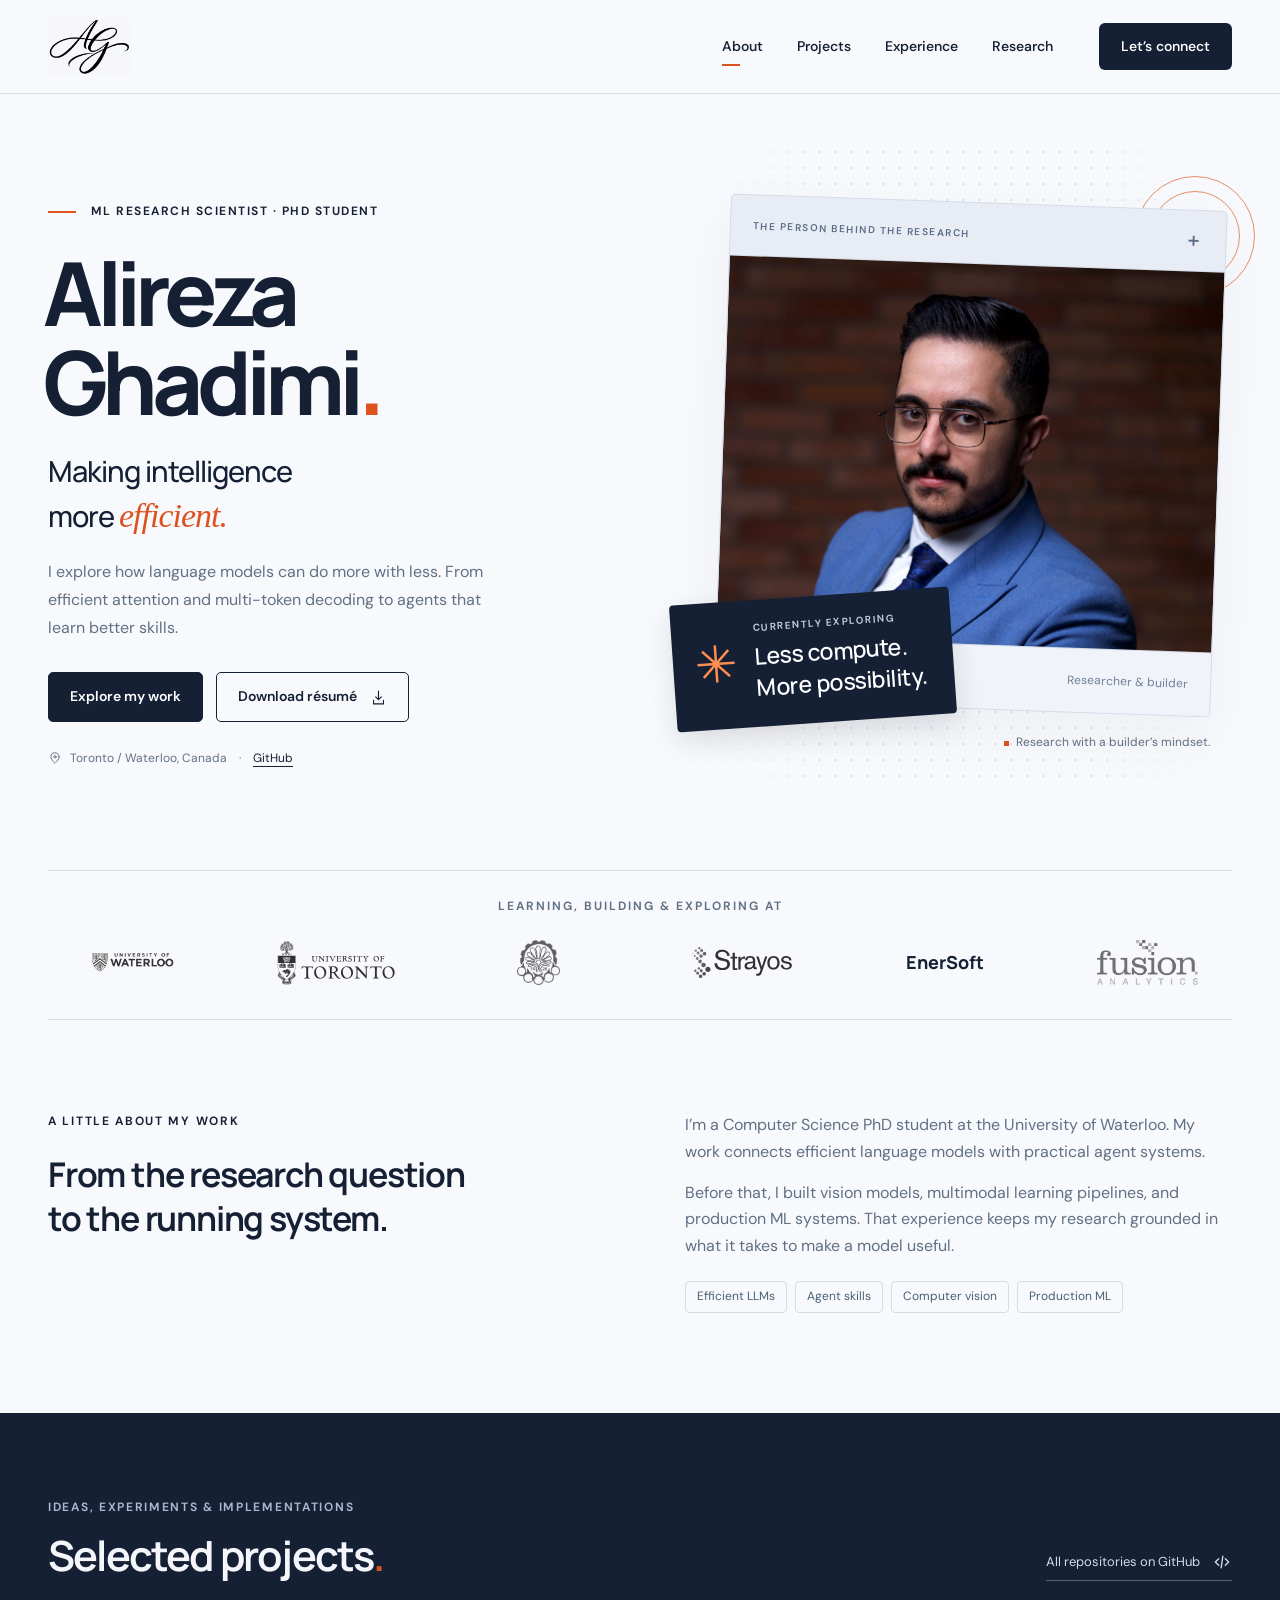
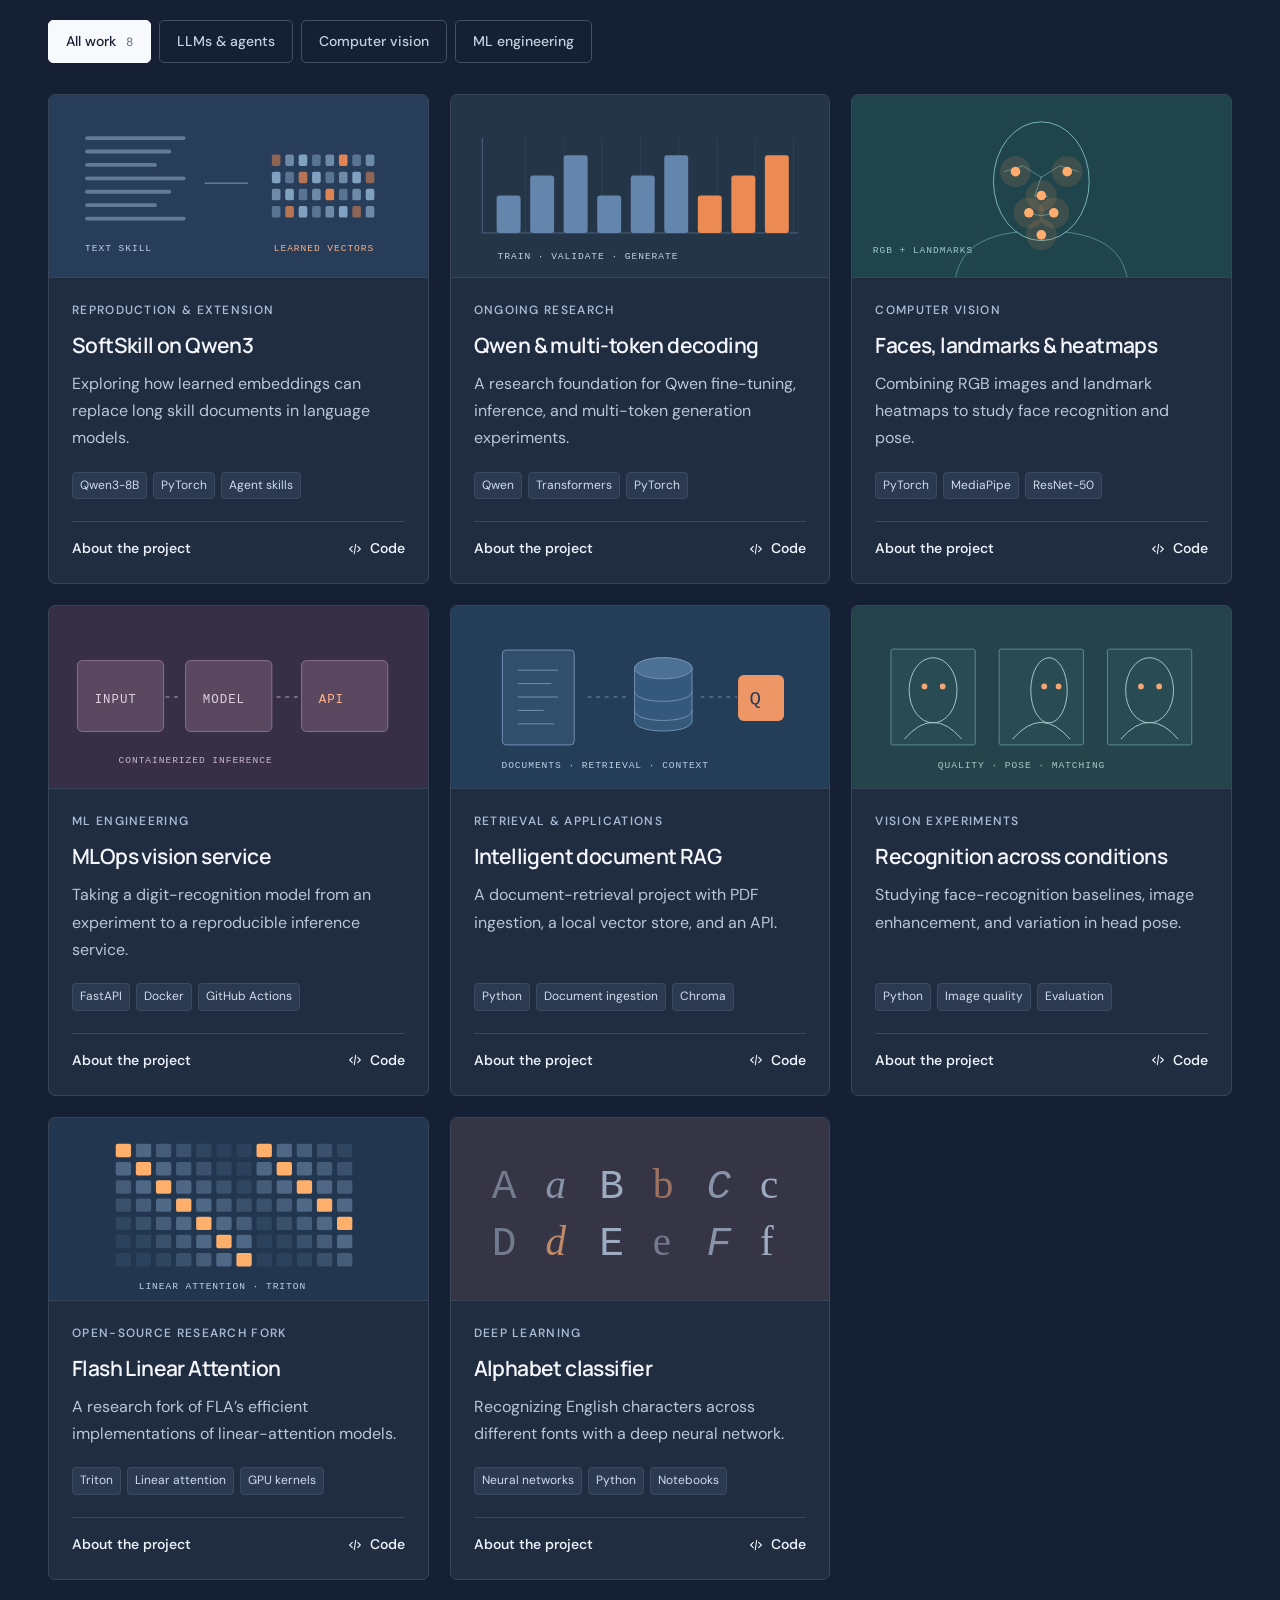
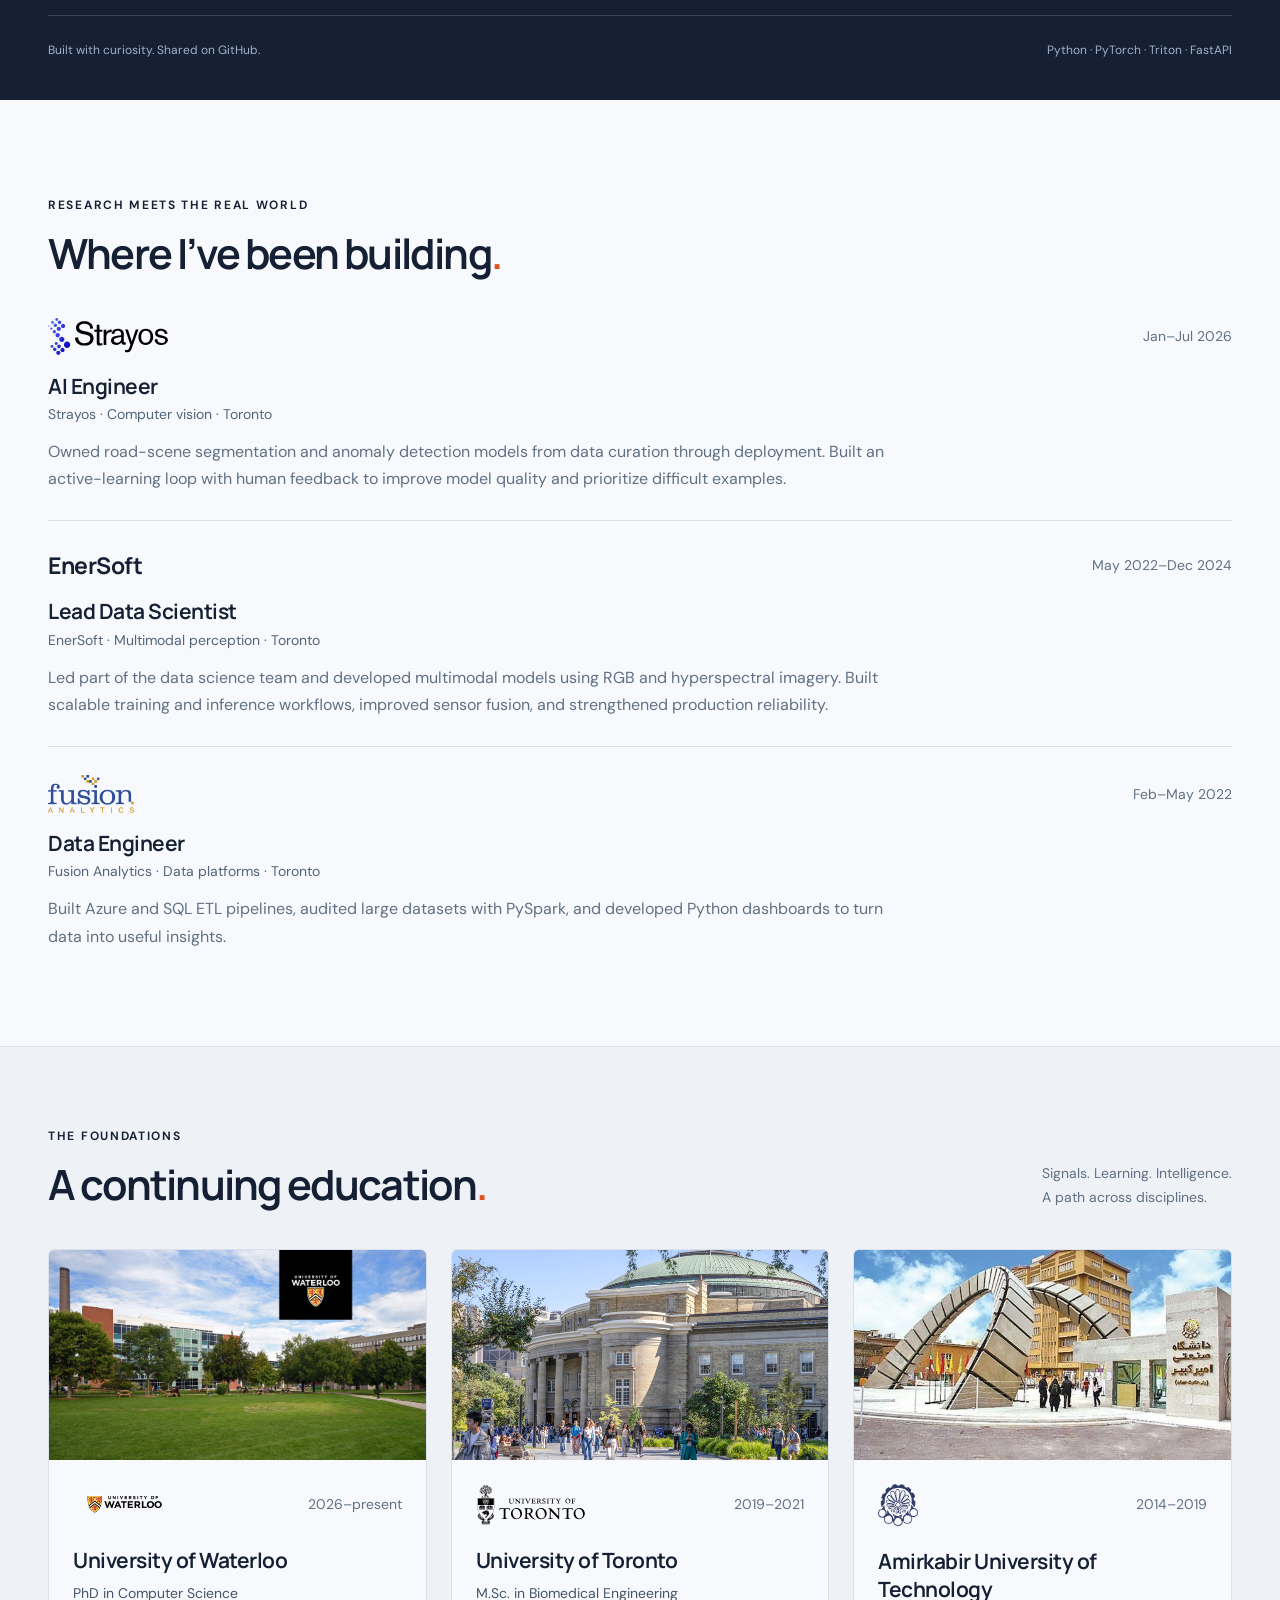
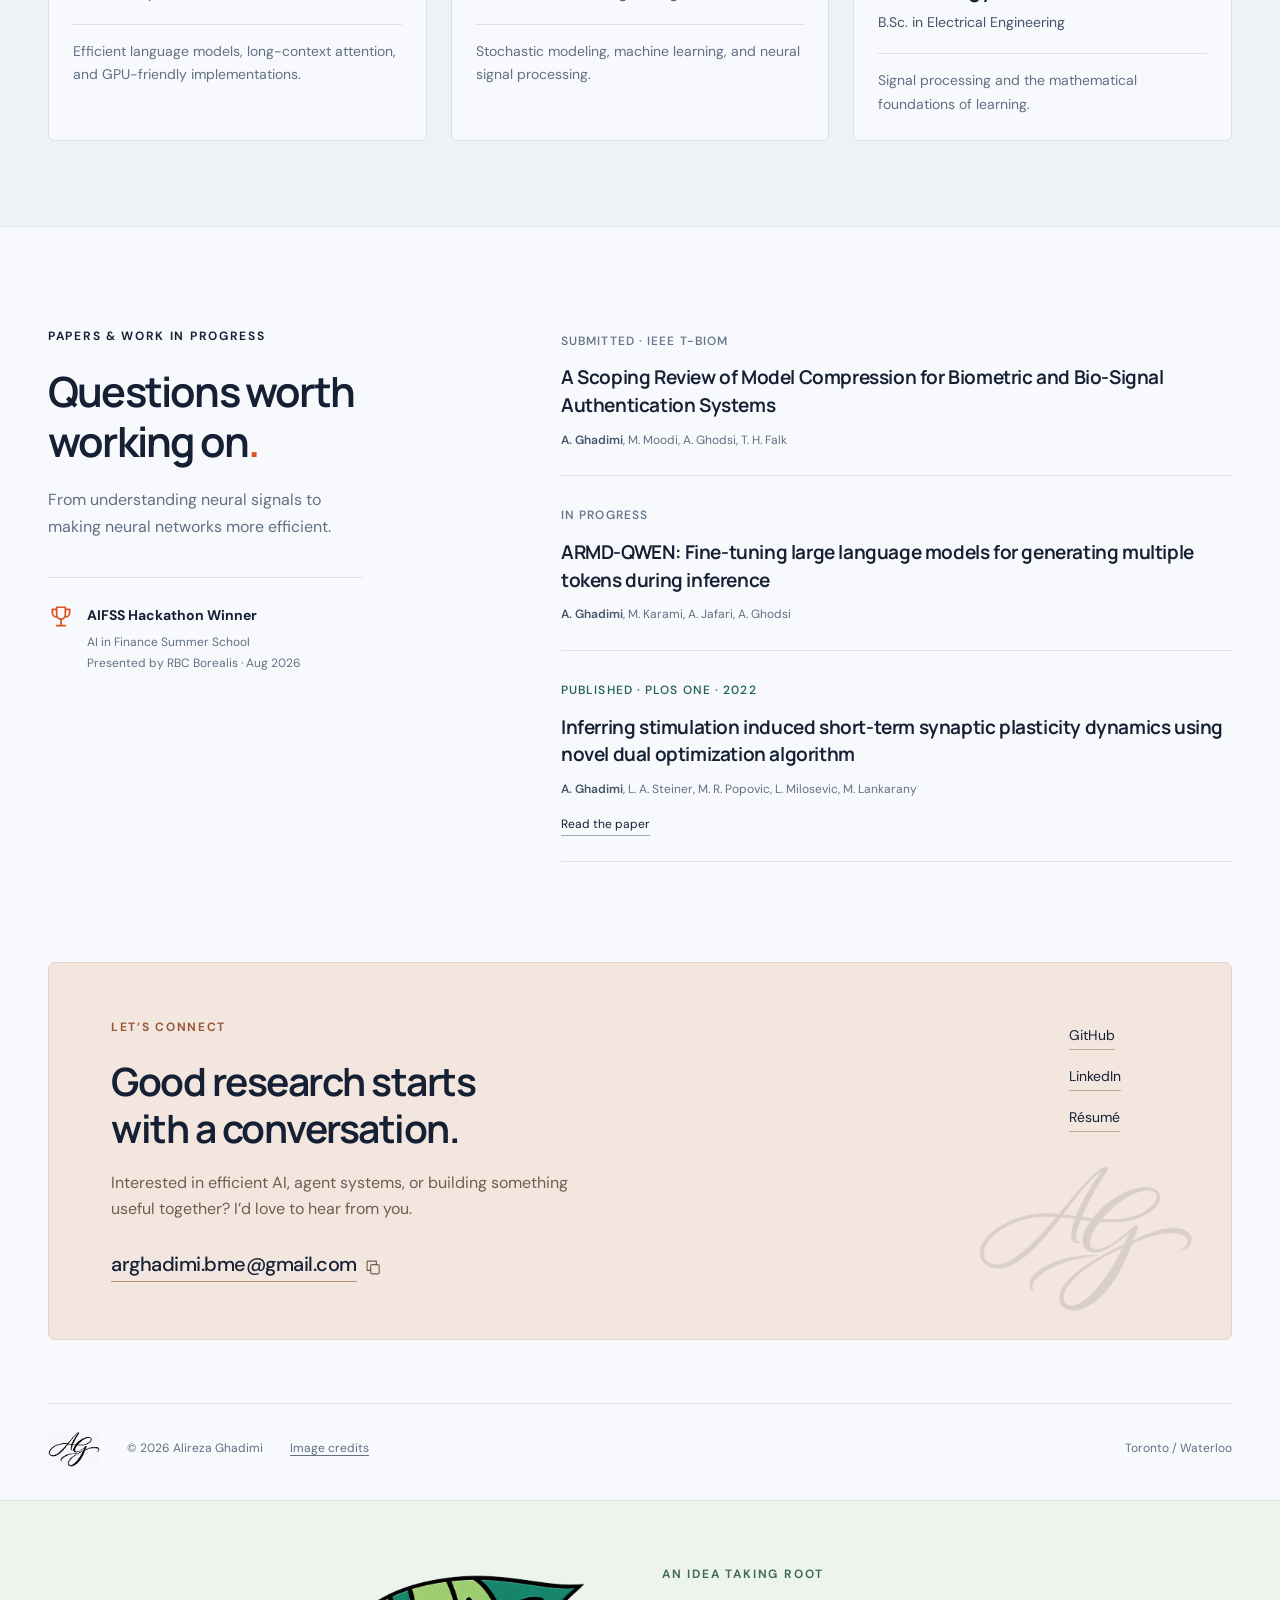
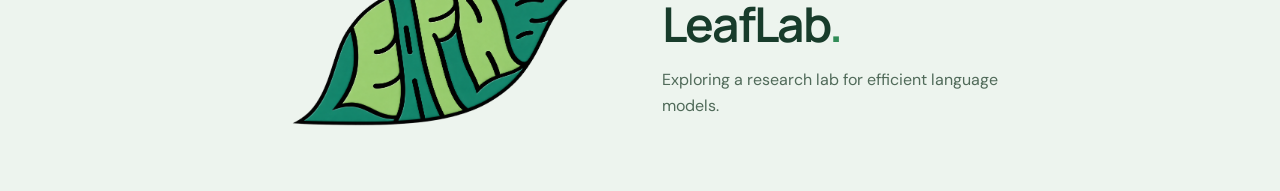
==== commit 71904093: "Update public resume and remove Beyond Kernel Dynamics" ====
--- a/index.html
+++ b/index.html
@@ -33,7 +33,7 @@
         <h1 id="hero-title">Alireza<br>Ghadimi<span class="orange">.</span></h1>
         <p class="hero-statement">Making intelligence<br>more <em>efficient.</em></p>
         <p class="hero-description">I explore how language models can do more with less. From efficient attention and multi-token decoding to agents that learn better skills.</p>
-        <div class="hero-actions"><a class="button button-dark" href="#projects">Explore my work</a><a class="button button-outline" href="assets/Alireza-Ghadimi-Resume.pdf" download>Download résumé <svg viewBox="0 0 24 24" aria-hidden="true"><path d="M12 3v12m-4-4 4 4 4-4M5 16v5h14v-5"/></svg></a></div>
+        <div class="hero-actions"><a class="button button-dark" href="#projects">Explore my work</a><a class="button button-outline" href="assets/Alireza-Ghadimi-Resume.pdf?v=f880abfda50b" download>Download résumé <svg viewBox="0 0 24 24" aria-hidden="true"><path d="M12 3v12m-4-4 4 4 4-4M5 16v5h14v-5"/></svg></a></div>
         <div class="hero-location"><svg viewBox="0 0 24 24" aria-hidden="true"><path d="M19 10c0 5-7 11-7 11S5 15 5 10a7 7 0 1 1 14 0Z"/><circle cx="12" cy="10" r="2"/></svg> Toronto / Waterloo, Canada <span class="location-divider">·</span> <a href="https://github.com/Alireza-Ghadimi" target="_blank" rel="noopener noreferrer">GitHub</a></div>
       </div>
       <div class="hero-art">
@@ -92,13 +92,12 @@
       <div class="research-intro"><p class="eyebrow">PAPERS & WORK IN PROGRESS</p><h2 id="research-title">Questions worth<br>working on<span class="orange">.</span></h2><p>From understanding neural signals to making neural networks more efficient.</p><div class="award-note"><svg viewBox="0 0 24 24" aria-hidden="true"><path d="M8 3h8v7a4 4 0 0 1-8 0V3Zm0 2H4v3a4 4 0 0 0 4 4m8-7h4v3a4 4 0 0 1-4 4m-4 2v6m-4 0h8"/></svg><div><strong>AIFSS Hackathon Winner</strong><span>AI in Finance Summer School<br>Presented by RBC Borealis · Aug 2026</span></div></div></div>
       <div class="publication-list">
         <article class="publication"><span class="paper-status">SUBMITTED · IEEE T-BIOM</span><h3>A Scoping Review of Model Compression for Biometric and Bio-Signal Authentication Systems</h3><p><strong>A. Ghadimi</strong>, M. Moodi, A. Ghodsi, T. H. Falk</p></article>
-        <article class="publication"><span class="paper-status">SUBMITTED · ICLR 2027</span><h3>Beyond Kernel Dynamics: Label Influence at Feature Emergence</h3><p>A. Ghodsi, <strong>A. Ghadimi</strong></p></article>
         <article class="publication"><span class="paper-status">IN PROGRESS</span><h3>ARMD-QWEN: Fine-tuning large language models for generating multiple tokens during inference</h3><p><strong>A. Ghadimi</strong>, M. Karami, A. Jafari, A. Ghodsi</p></article>
         <article class="publication"><span class="paper-status published">PUBLISHED · PLOS ONE · 2022</span><h3><a href="https://doi.org/10.1371/journal.pone.0273699" target="_blank" rel="noopener noreferrer">Inferring stimulation induced short-term synaptic plasticity dynamics using novel dual optimization algorithm</a></h3><p><strong>A. Ghadimi</strong>, L. A. Steiner, M. R. Popovic, L. Milosevic, M. Lankarany</p><a class="paper-link" href="https://doi.org/10.1371/journal.pone.0273699" target="_blank" rel="noopener noreferrer">Read the paper</a></article>
       </div>
     </section>
 
-    <section class="contact-section container" id="contact" aria-labelledby="contact-title"><div class="contact-panel"><div><p class="eyebrow">LET’S CONNECT</p><h2 id="contact-title">Good research starts<br>with a conversation.</h2><p>Interested in efficient AI, agent systems, or building something useful together? I’d love to hear from you.</p><a class="contact-email" href="mailto:arghadimi.bme@gmail.com">arghadimi.bme@gmail.com</a><button class="copy-email" type="button" aria-label="Copy email address"><svg viewBox="0 0 24 24" aria-hidden="true"><rect x="8" y="8" width="12" height="13" rx="2"/><path d="M16 8V3H3v13h5"/></svg></button><span class="sr-only" id="copy-status" role="status"></span></div><div class="contact-socials"><a href="https://github.com/Alireza-Ghadimi" target="_blank" rel="noopener noreferrer">GitHub</a><a href="https://www.linkedin.com/in/Alireza-Ghadimi" target="_blank" rel="noopener noreferrer">LinkedIn</a><a href="assets/Alireza-Ghadimi-Resume.pdf" download>Résumé</a></div><span class="contact-decoration signature-mark" aria-hidden="true"><img src="assets/ag-signature.png" alt="" width="1254" height="1254" loading="lazy"></span></div></section>
+    <section class="contact-section container" id="contact" aria-labelledby="contact-title"><div class="contact-panel"><div><p class="eyebrow">LET’S CONNECT</p><h2 id="contact-title">Good research starts<br>with a conversation.</h2><p>Interested in efficient AI, agent systems, or building something useful together? I’d love to hear from you.</p><a class="contact-email" href="mailto:arghadimi.bme@gmail.com">arghadimi.bme@gmail.com</a><button class="copy-email" type="button" aria-label="Copy email address"><svg viewBox="0 0 24 24" aria-hidden="true"><rect x="8" y="8" width="12" height="13" rx="2"/><path d="M16 8V3H3v13h5"/></svg></button><span class="sr-only" id="copy-status" role="status"></span></div><div class="contact-socials"><a href="https://github.com/Alireza-Ghadimi" target="_blank" rel="noopener noreferrer">GitHub</a><a href="https://www.linkedin.com/in/Alireza-Ghadimi" target="_blank" rel="noopener noreferrer">LinkedIn</a><a href="assets/Alireza-Ghadimi-Resume.pdf?v=f880abfda50b" download>Résumé</a></div><span class="contact-decoration signature-mark" aria-hidden="true"><img src="assets/ag-signature.png" alt="" width="1254" height="1254" loading="lazy"></span></div></section>
   </main>
   <footer>
     <div class="container site-footer"><a class="brand signature-brand" href="#about" aria-label="Alireza Ghadimi home"><span class="signature-mark"><img src="assets/ag-signature.png" alt="" width="1254" height="1254" loading="lazy"></span></a><p>© <span id="year">2026</span> Alireza Ghadimi</p><a href="credits.html">Image credits</a><span>Toronto / Waterloo</span></div>
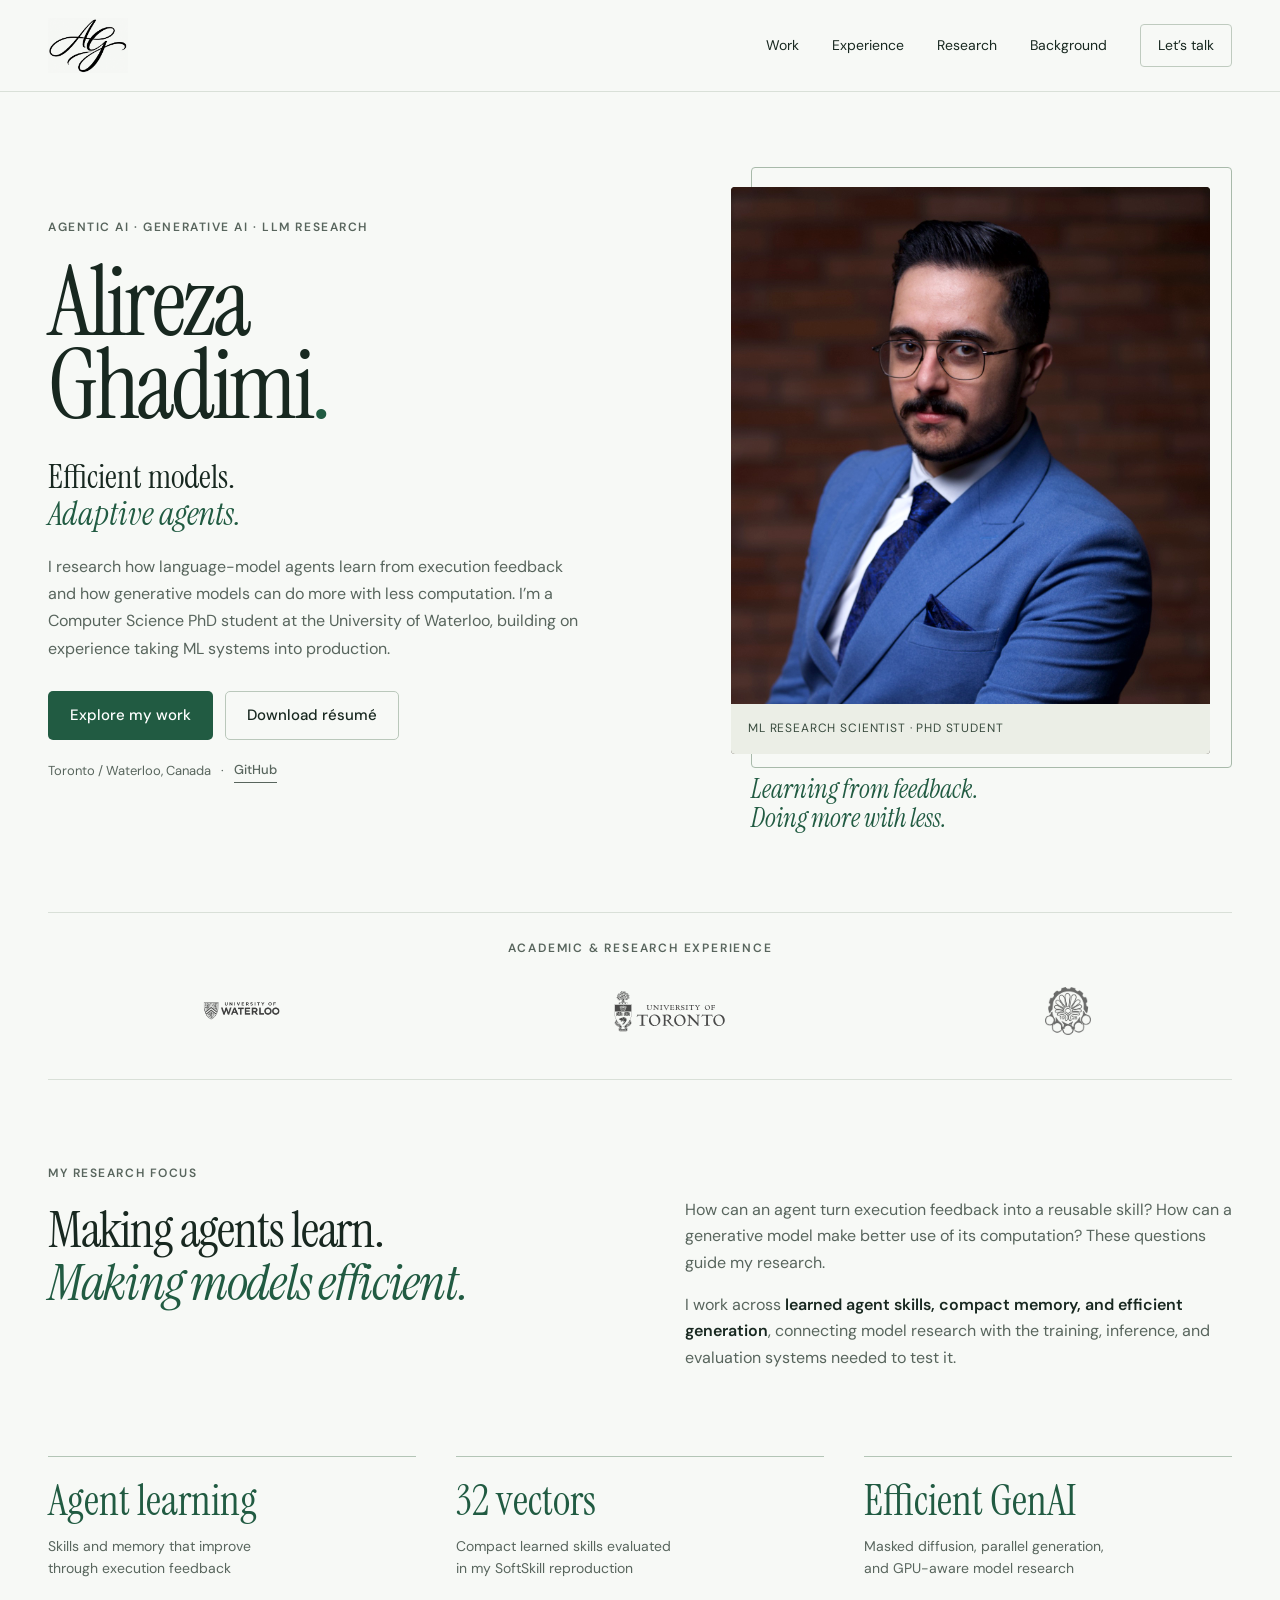
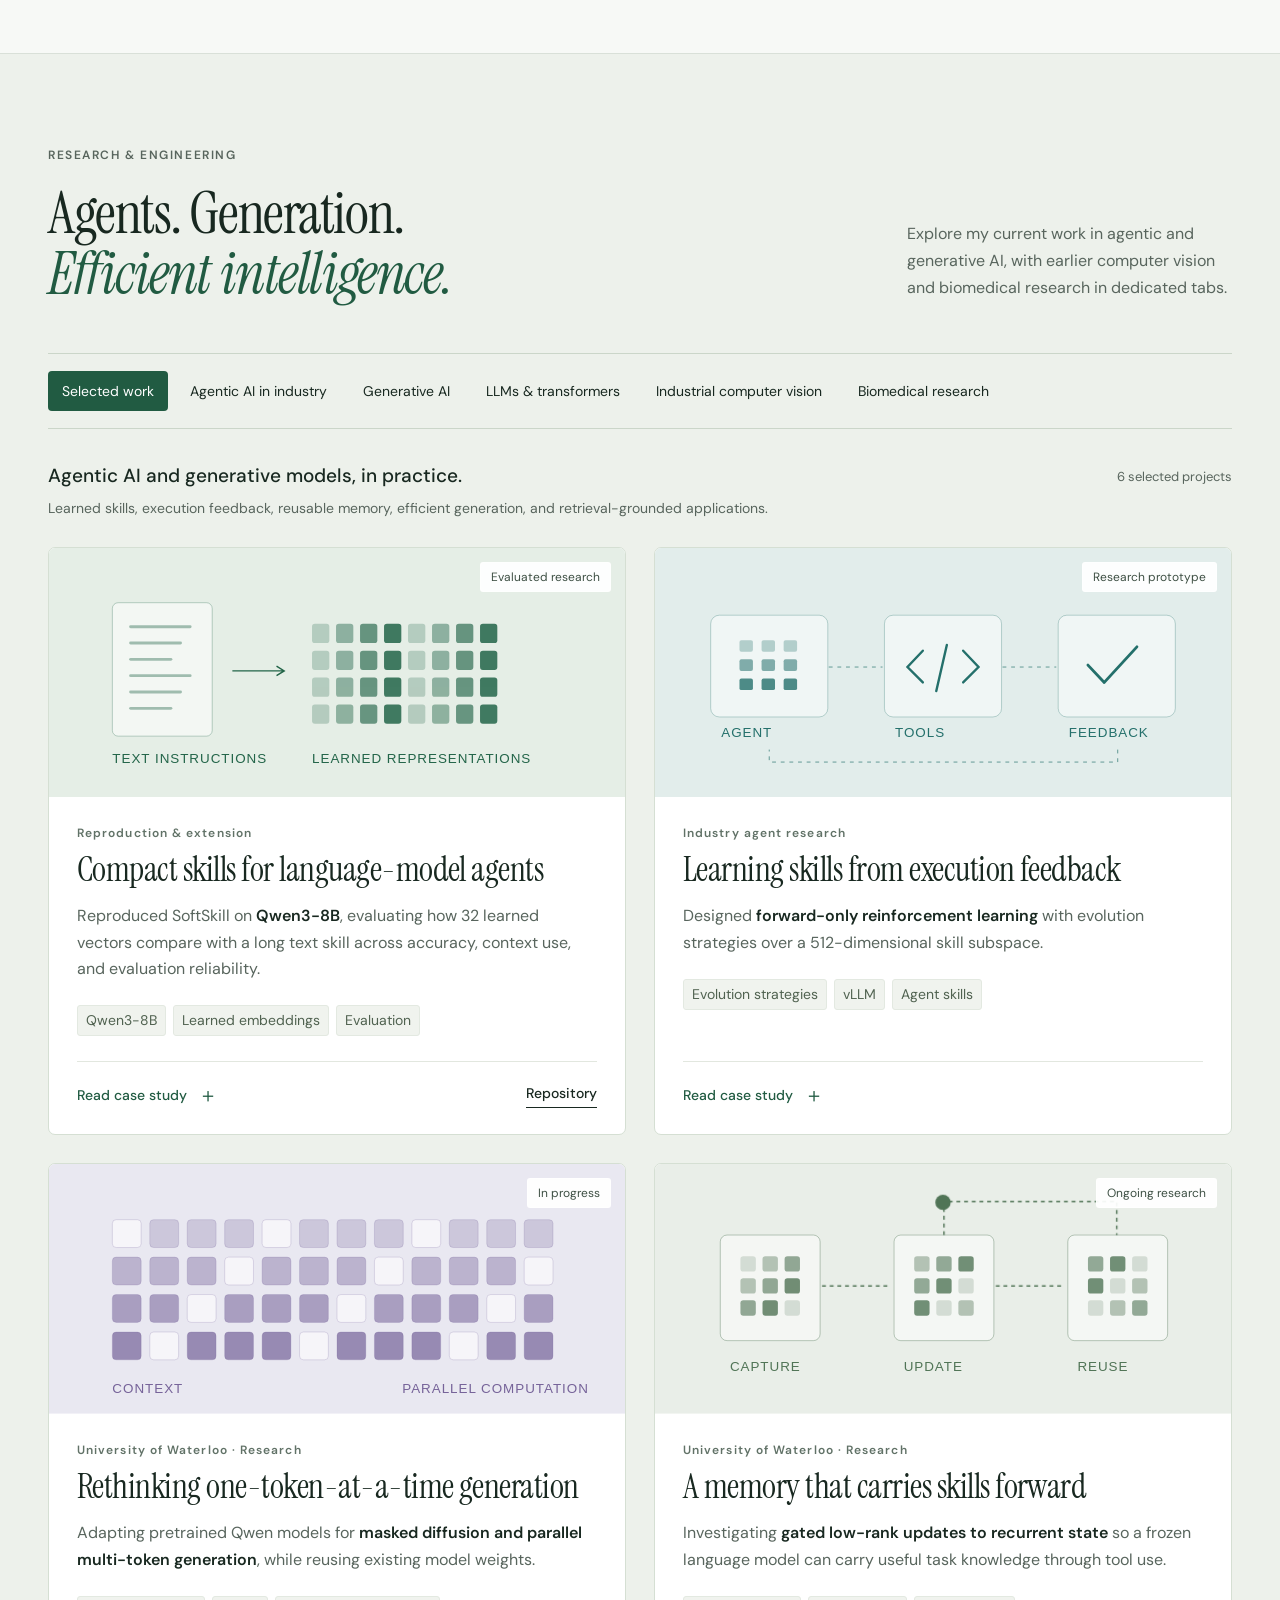
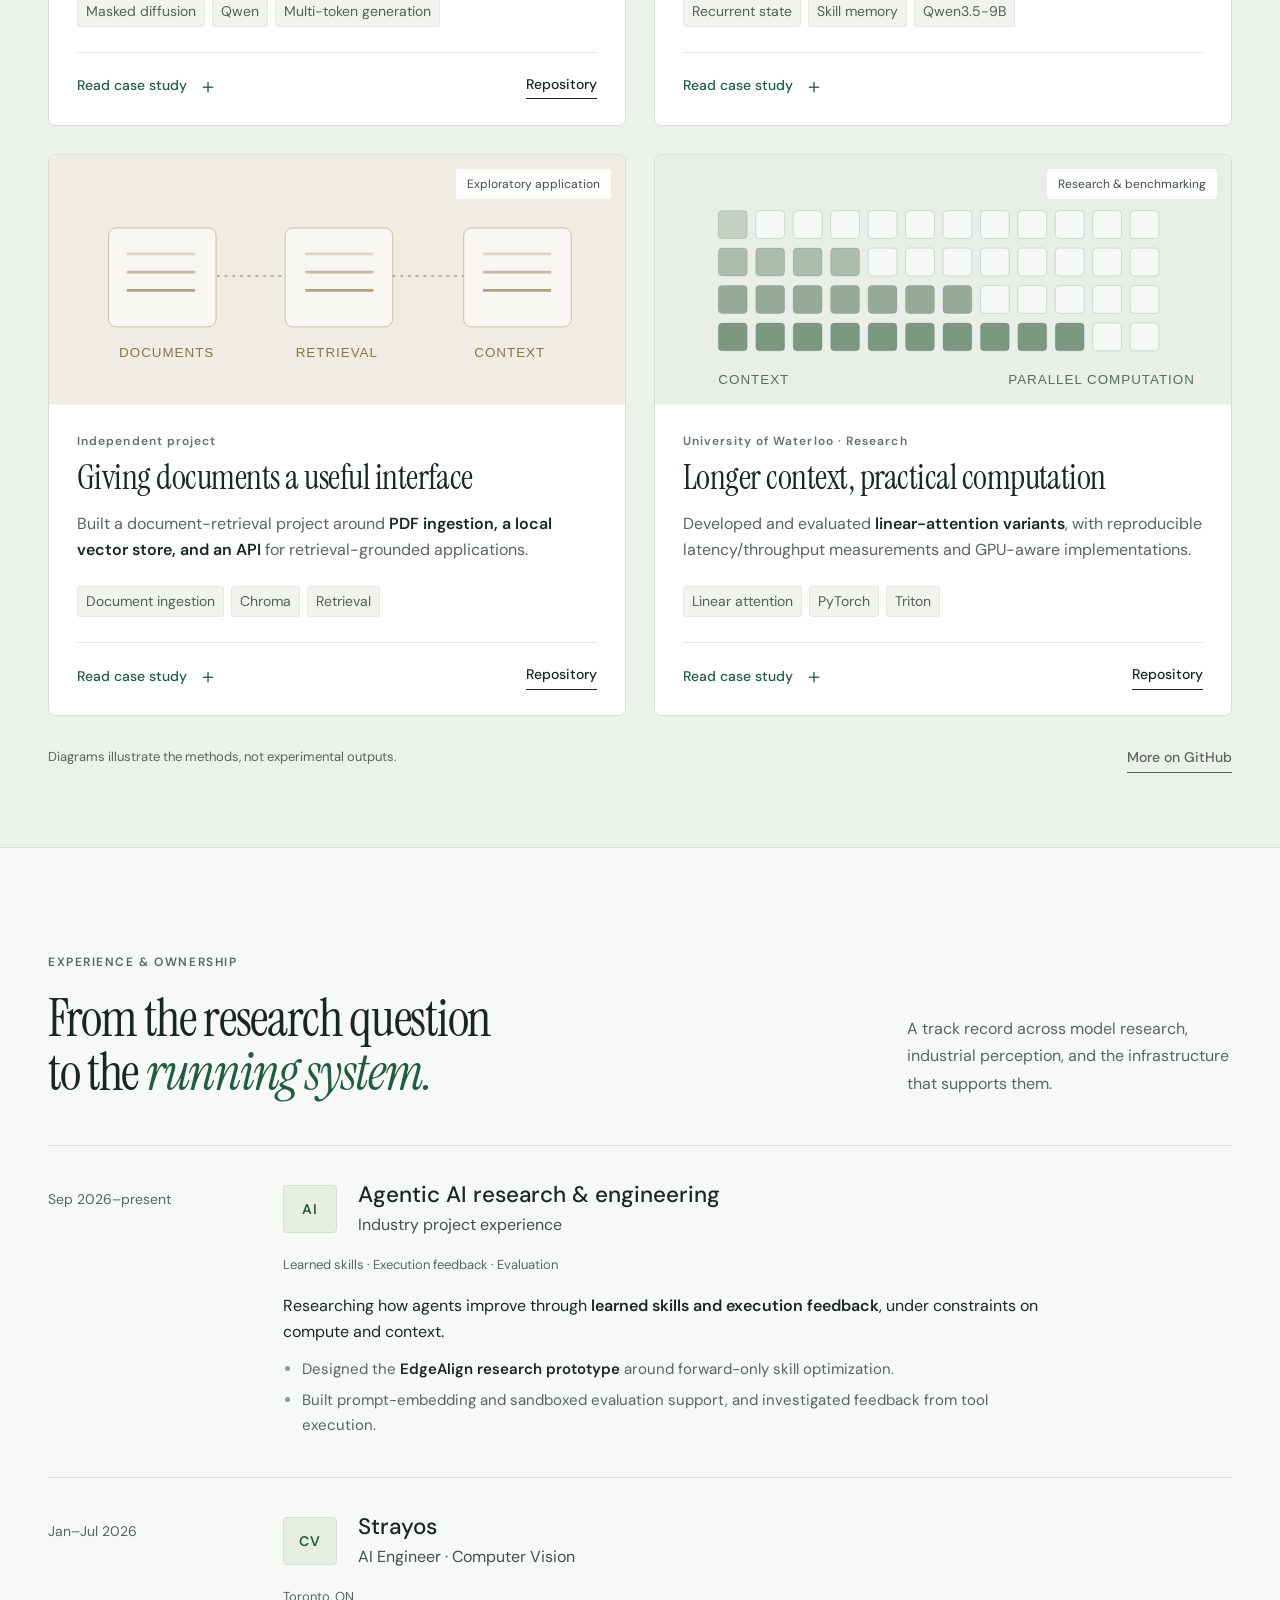
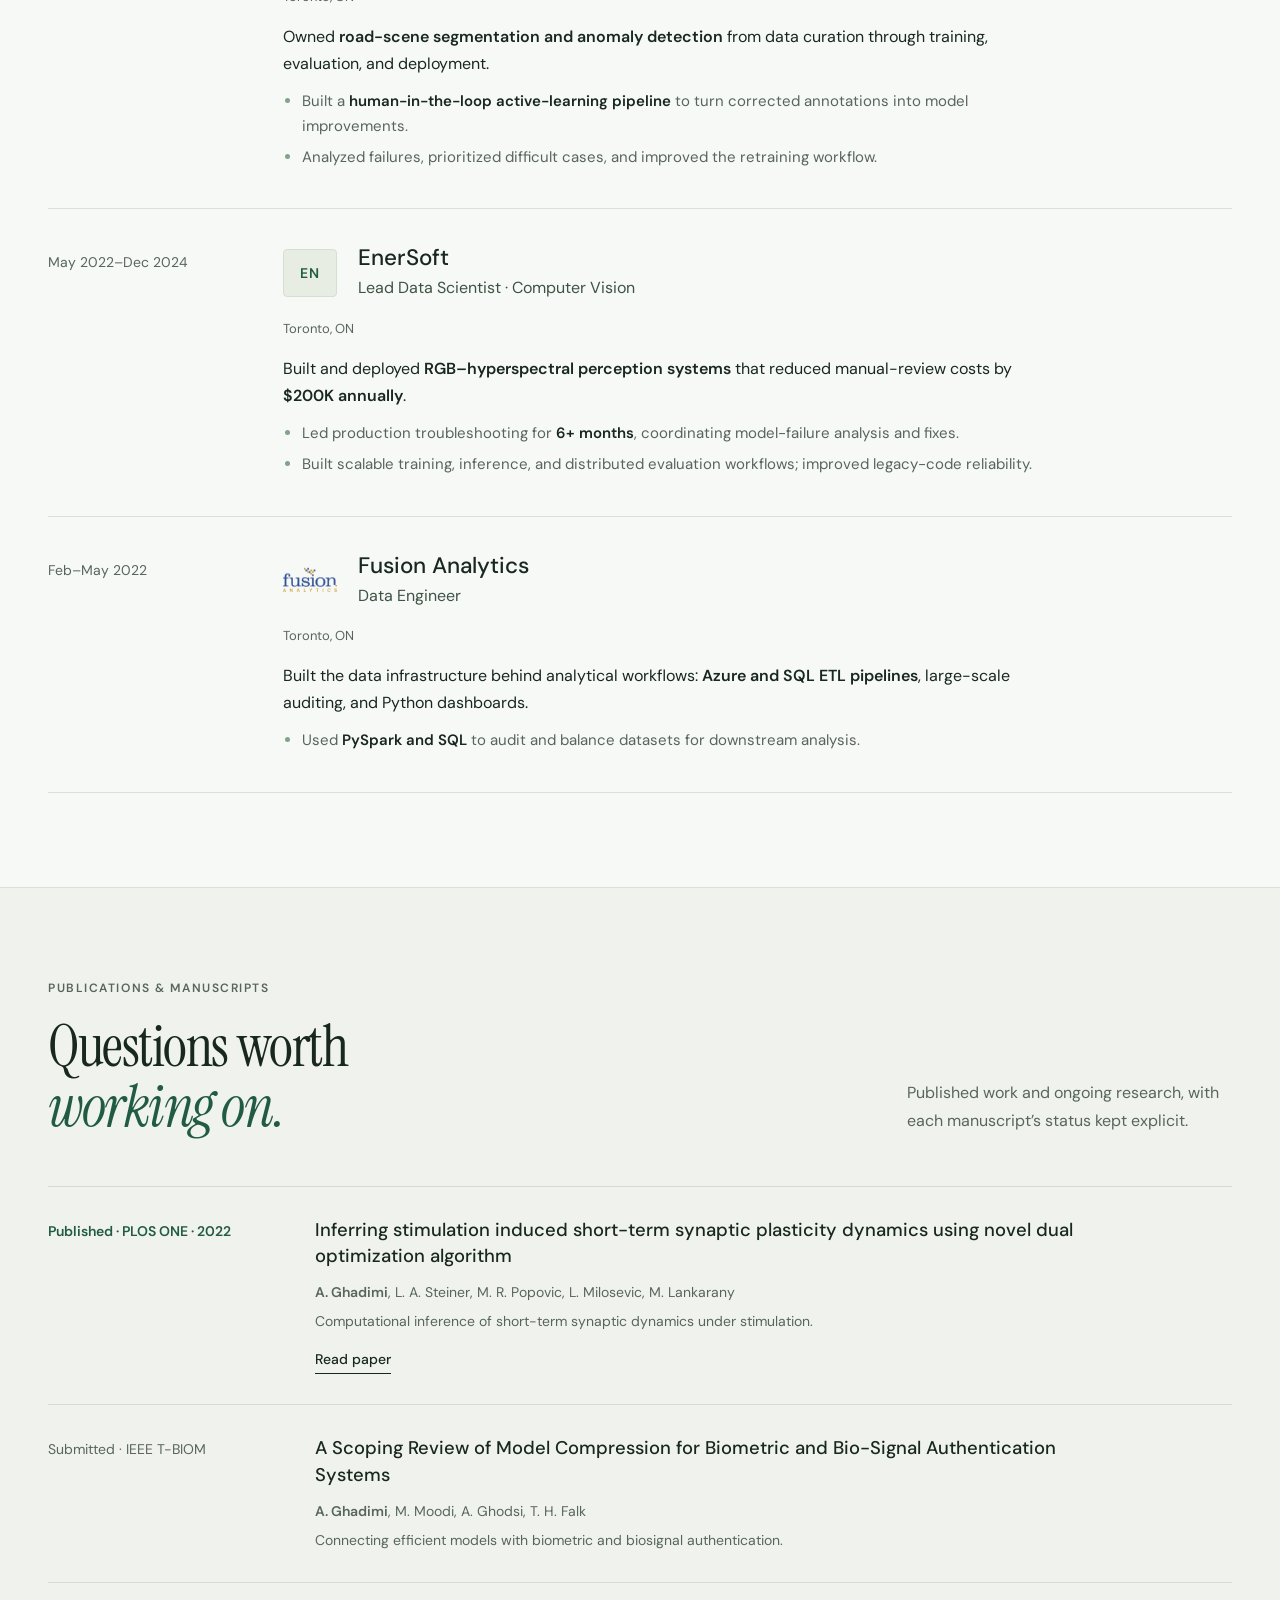
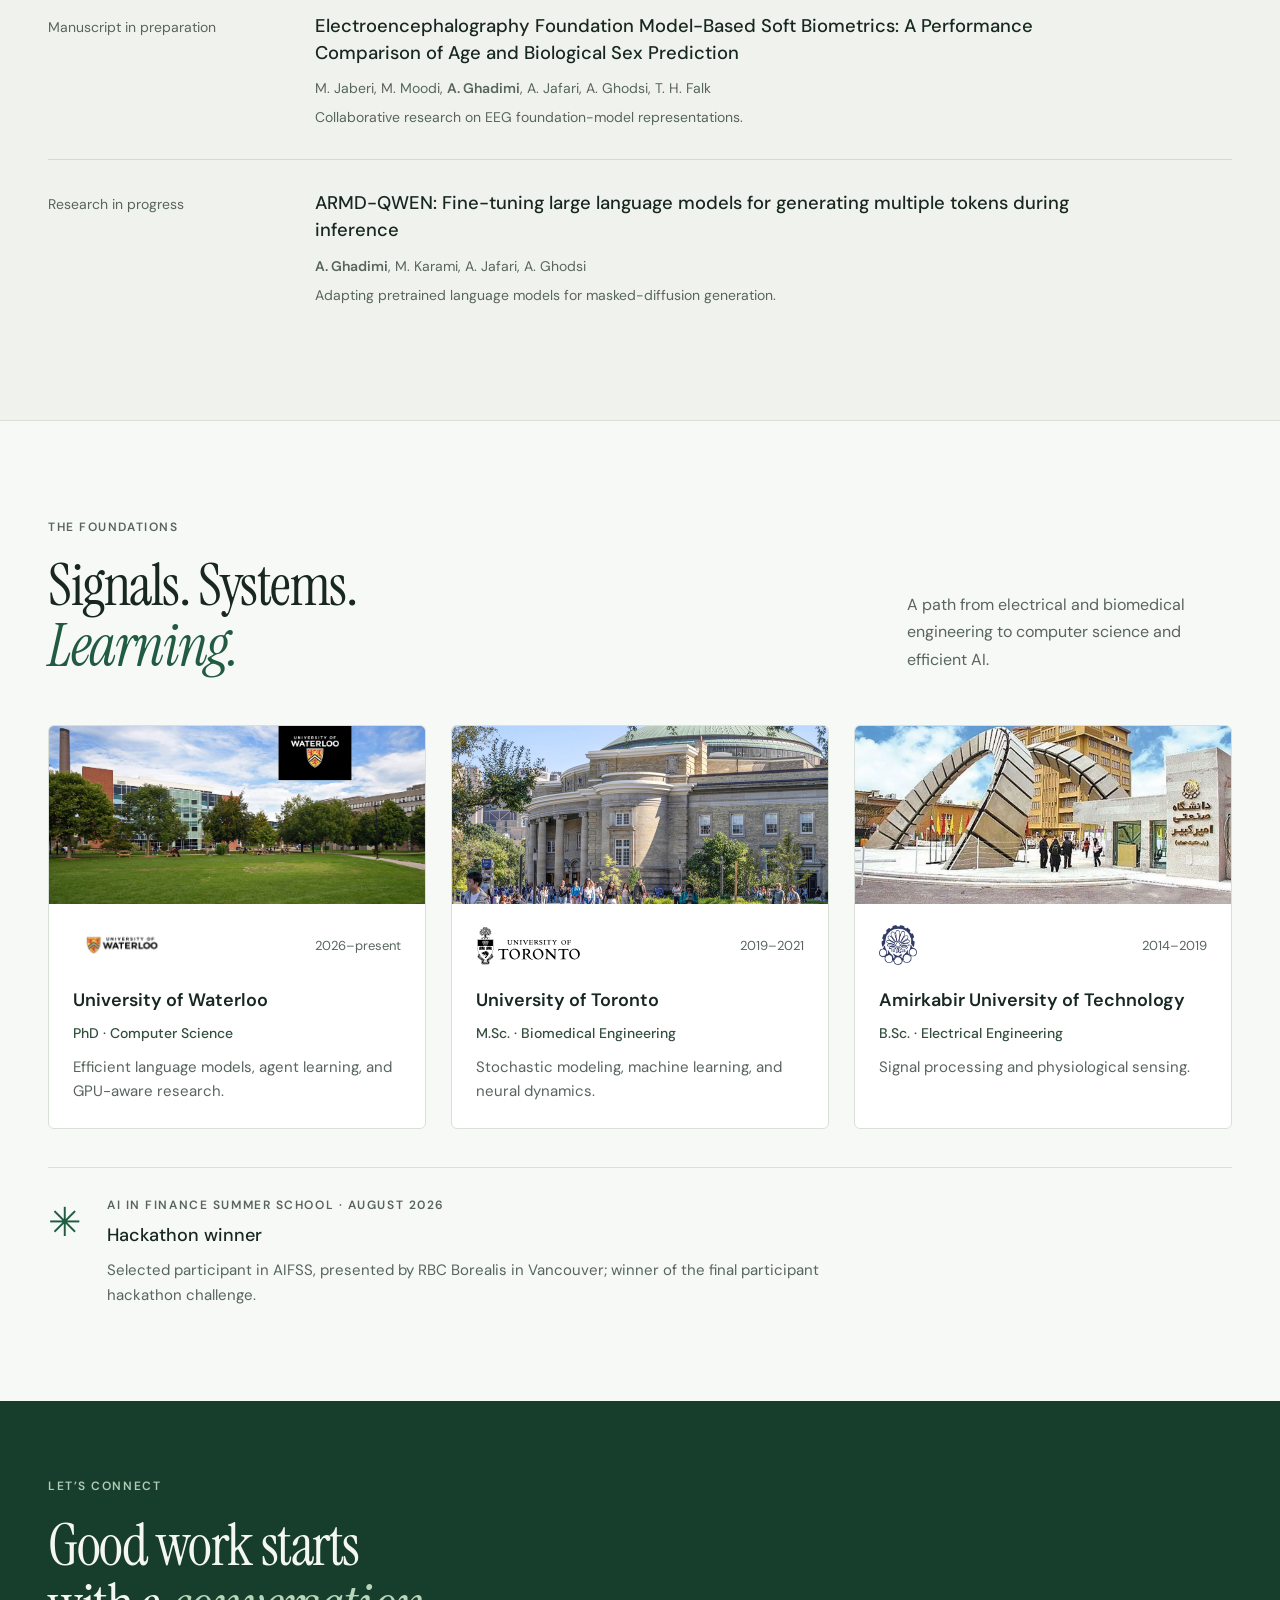
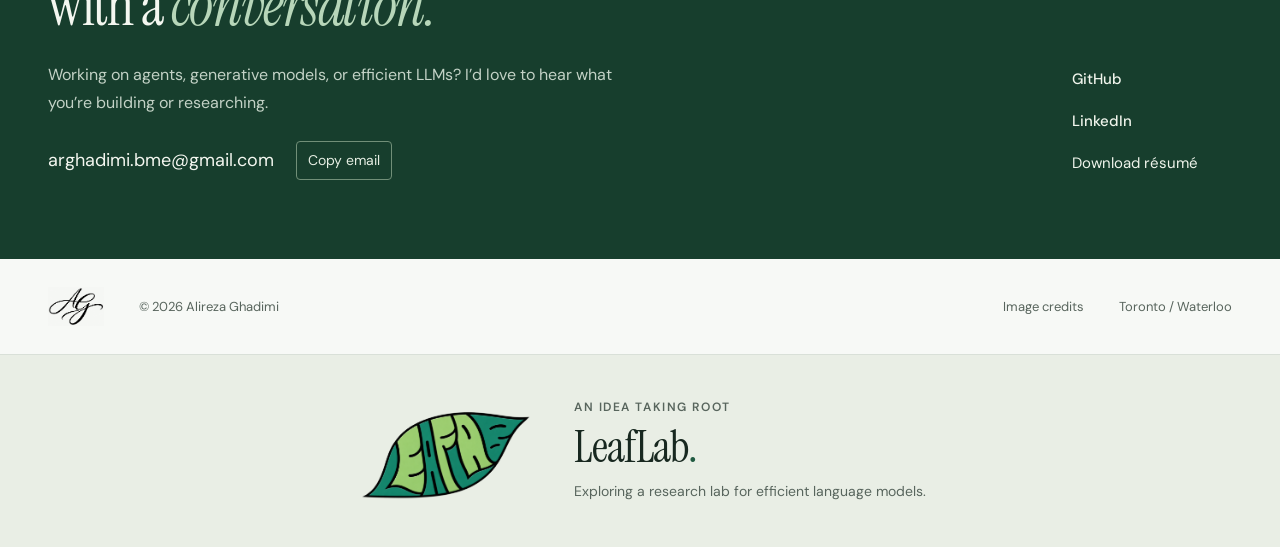
==== commit 6827bfef: "Redesign portfolio around agentic AI with two profile variants" ====
--- a/index.html
+++ b/index.html
@@ -1,118 +1,75 @@
 <!doctype html>
-<html lang="en">
-<head>
-  <meta charset="UTF-8">
-  <meta name="viewport" content="width=device-width, initial-scale=1">
-  <meta name="theme-color" content="#f8f9fc">
-  <meta name="description" content="Alireza Ghadimi is an ML research scientist and Computer Science PhD student at the University of Waterloo, working on efficient language models, agent skills, and computer vision.">
-  <meta property="og:title" content="Alireza Ghadimi — Research meets real-world AI">
-  <meta property="og:description" content="Efficient language models. Better agents. ML that makes it into the real world.">
-  <meta property="og:type" content="website">
-  <title>Alireza Ghadimi — ML Research Scientist</title>
-  <link rel="icon" href="assets/favicon.svg" type="image/svg+xml">
-  <link rel="stylesheet" href="styles.css">
-  <script src="app.js" defer></script>
-</head>
-<body>
-  <a class="skip-link" href="#main">Skip to content</a>
-  <header class="site-header">
-    <div class="container nav-wrap">
-      <a class="brand signature-brand" href="#about" aria-label="Alireza Ghadimi home"><span class="signature-mark"><img src="assets/ag-signature.png" alt="" width="1254" height="1254"></span></a>
-      <button class="menu-toggle" type="button" aria-controls="main-nav" aria-expanded="false">Menu <span aria-hidden="true">☰</span></button>
-      <nav id="main-nav" aria-label="Main navigation">
-        <a class="active" href="#about">About</a><a href="#projects">Projects</a><a href="#experience">Experience</a><a href="#research">Research</a>
-        <a class="nav-contact" href="#contact">Let’s connect</a>
-      </nav>
-    </div>
-  </header>
-
-  <main id="main">
-    <section class="hero container" id="about" aria-labelledby="hero-title">
-      <div class="hero-copy">
-        <p class="eyebrow"><span class="short-rule"></span> ML RESEARCH SCIENTIST · PHD STUDENT</p>
-        <h1 id="hero-title">Alireza<br>Ghadimi<span class="orange">.</span></h1>
-        <p class="hero-statement">Making intelligence<br>more <em>efficient.</em></p>
-        <p class="hero-description">I explore how language models can do more with less. From efficient attention and multi-token decoding to agents that learn better skills.</p>
-        <div class="hero-actions"><a class="button button-dark" href="#projects">Explore my work</a><a class="button button-outline" href="assets/Alireza-Ghadimi-Resume.pdf?v=f880abfda50b" download>Download résumé <svg viewBox="0 0 24 24" aria-hidden="true"><path d="M12 3v12m-4-4 4 4 4-4M5 16v5h14v-5"/></svg></a></div>
-        <div class="hero-location"><svg viewBox="0 0 24 24" aria-hidden="true"><path d="M19 10c0 5-7 11-7 11S5 15 5 10a7 7 0 1 1 14 0Z"/><circle cx="12" cy="10" r="2"/></svg> Toronto / Waterloo, Canada <span class="location-divider">·</span> <a href="https://github.com/Alireza-Ghadimi" target="_blank" rel="noopener noreferrer">GitHub</a></div>
-      </div>
-      <div class="hero-art">
-        <div class="orbit orbit-one"></div><div class="orbit orbit-two"></div>
-        <div class="portrait-frame">
-          <div class="portrait-topline"><span>THE PERSON BEHIND THE RESEARCH</span><span aria-hidden="true">＋</span></div>
-          <svg class="portrait" viewBox="440 270 1480 1470" preserveAspectRatio="xMidYMin slice" role="img" aria-labelledby="portrait-title">
-            <title id="portrait-title">Alireza Ghadimi in a blue suit, cropped to his head and upper torso</title>
-            <image href="assets/alireza-portrait-original.jpg" width="2080" height="3120"/>
-          </svg>
-          <div class="portrait-caption"><span>Alireza Ghadimi</span><span class="portrait-status">Researcher & builder</span></div>
-        </div>
-        <div class="current-note"><span class="note-symbol" aria-hidden="true">✳</span><div><span class="small-label">CURRENTLY EXPLORING</span><strong>Less compute.<br>More possibility.</strong></div></div>
-        <div class="hero-footnote"><span class="tiny-square" aria-hidden="true"></span> Research with a builder’s mindset.</div>
-      </div>
-    </section>
-
-    <section class="affiliations container" aria-label="Research and industry affiliations">
-      <p class="small-label">LEARNING, BUILDING & EXPLORING AT</p>
-      <div class="logo-strip" id="logo-strip"></div>
-    </section>
-
-    <section class="focus-section container" aria-labelledby="focus-title">
-      <div class="section-intro"><p class="eyebrow">A LITTLE ABOUT MY WORK</p><h2 id="focus-title">From the research question<br>to the running system.</h2></div>
-      <div class="focus-copy"><p>I’m a Computer Science PhD student at the University of Waterloo. My work connects efficient language models with practical agent systems.</p><p>Before that, I built vision models, multimodal learning pipelines, and production ML systems. That experience keeps my research grounded in what it takes to make a model useful.</p><div class="topic-list"><span>Efficient LLMs</span><span>Agent skills</span><span>Computer vision</span><span>Production ML</span></div></div>
-    </section>
-
-    <section class="projects-section" id="projects" aria-labelledby="projects-title">
-      <div class="container">
-        <div class="section-heading"><div><p class="eyebrow">IDEAS, EXPERIMENTS & IMPLEMENTATIONS</p><h2 id="projects-title">Selected projects<span class="orange">.</span></h2></div><a class="text-link light-link" href="https://github.com/Alireza-Ghadimi?tab=repositories" target="_blank" rel="noopener noreferrer">All repositories on GitHub <svg viewBox="0 0 24 24" aria-hidden="true"><path d="m8 8-4 4 4 4m8-8 4 4-4 4m-3-11-2 14"/></svg></a></div>
-        <div class="project-tabs" role="tablist" aria-label="Project categories">
-          <button id="tab-all" role="tab" aria-selected="true" aria-controls="project-panel" tabindex="0" data-category="all">All work <span>8</span></button>
-          <button id="tab-llm" role="tab" aria-selected="false" aria-controls="project-panel" tabindex="-1" data-category="llm">LLMs & agents</button>
-          <button id="tab-vision" role="tab" aria-selected="false" aria-controls="project-panel" tabindex="-1" data-category="vision">Computer vision</button>
-          <button id="tab-engineering" role="tab" aria-selected="false" aria-controls="project-panel" tabindex="-1" data-category="engineering">ML engineering</button>
-        </div>
-        <div id="project-panel" role="tabpanel" aria-labelledby="tab-all" tabindex="0"><div class="project-grid" id="project-grid"></div></div>
-        <p class="sr-only" role="status" id="project-status"></p>
-        <noscript><p>Explore the projects on <a href="https://github.com/Alireza-Ghadimi">my GitHub profile</a>. Enable JavaScript to use the project tabs.</p></noscript>
-        <div class="project-footnote"><span>Built with curiosity. Shared on GitHub.</span><span>Python · PyTorch · Triton · FastAPI</span></div>
-      </div>
-    </section>
-
-    <section class="experience-section container" id="experience" aria-labelledby="experience-title">
-      <div class="section-heading"><div><p class="eyebrow">RESEARCH MEETS THE REAL WORLD</p><h2 id="experience-title">Where I’ve been building<span class="orange">.</span></h2></div></div>
-      <div class="experience-layout">
-        <div class="experience-list" id="experience-list"></div>
-      </div>
-    </section>
-
-    <section class="education-section" aria-labelledby="education-title">
-      <div class="container"><div class="section-heading"><div><p class="eyebrow">THE FOUNDATIONS</p><h2 id="education-title">A continuing education<span class="orange">.</span></h2></div><p class="section-aside">Signals. Learning. Intelligence.<br>A path across disciplines.</p></div><div class="education-grid" id="education-grid"></div></div>
-    </section>
-
-    <section class="research-section container" id="research" aria-labelledby="research-title">
-      <div class="research-intro"><p class="eyebrow">PAPERS & WORK IN PROGRESS</p><h2 id="research-title">Questions worth<br>working on<span class="orange">.</span></h2><p>From understanding neural signals to making neural networks more efficient.</p><div class="award-note"><svg viewBox="0 0 24 24" aria-hidden="true"><path d="M8 3h8v7a4 4 0 0 1-8 0V3Zm0 2H4v3a4 4 0 0 0 4 4m8-7h4v3a4 4 0 0 1-4 4m-4 2v6m-4 0h8"/></svg><div><strong>AIFSS Hackathon Winner</strong><span>AI in Finance Summer School<br>Presented by RBC Borealis · Aug 2026</span></div></div></div>
-      <div class="publication-list">
-        <article class="publication"><span class="paper-status">SUBMITTED · IEEE T-BIOM</span><h3>A Scoping Review of Model Compression for Biometric and Bio-Signal Authentication Systems</h3><p><strong>A. Ghadimi</strong>, M. Moodi, A. Ghodsi, T. H. Falk</p></article>
-        <article class="publication"><span class="paper-status">IN PROGRESS</span><h3>ARMD-QWEN: Fine-tuning large language models for generating multiple tokens during inference</h3><p><strong>A. Ghadimi</strong>, M. Karami, A. Jafari, A. Ghodsi</p></article>
-        <article class="publication"><span class="paper-status published">PUBLISHED · PLOS ONE · 2022</span><h3><a href="https://doi.org/10.1371/journal.pone.0273699" target="_blank" rel="noopener noreferrer">Inferring stimulation induced short-term synaptic plasticity dynamics using novel dual optimization algorithm</a></h3><p><strong>A. Ghadimi</strong>, L. A. Steiner, M. R. Popovic, L. Milosevic, M. Lankarany</p><a class="paper-link" href="https://doi.org/10.1371/journal.pone.0273699" target="_blank" rel="noopener noreferrer">Read the paper</a></article>
-      </div>
-    </section>
-
-    <section class="contact-section container" id="contact" aria-labelledby="contact-title"><div class="contact-panel"><div><p class="eyebrow">LET’S CONNECT</p><h2 id="contact-title">Good research starts<br>with a conversation.</h2><p>Interested in efficient AI, agent systems, or building something useful together? I’d love to hear from you.</p><a class="contact-email" href="mailto:arghadimi.bme@gmail.com">arghadimi.bme@gmail.com</a><button class="copy-email" type="button" aria-label="Copy email address"><svg viewBox="0 0 24 24" aria-hidden="true"><rect x="8" y="8" width="12" height="13" rx="2"/><path d="M16 8V3H3v13h5"/></svg></button><span class="sr-only" id="copy-status" role="status"></span></div><div class="contact-socials"><a href="https://github.com/Alireza-Ghadimi" target="_blank" rel="noopener noreferrer">GitHub</a><a href="https://www.linkedin.com/in/Alireza-Ghadimi" target="_blank" rel="noopener noreferrer">LinkedIn</a><a href="assets/Alireza-Ghadimi-Resume.pdf?v=f880abfda50b" download>Résumé</a></div><span class="contact-decoration signature-mark" aria-hidden="true"><img src="assets/ag-signature.png" alt="" width="1254" height="1254" loading="lazy"></span></div></section>
-  </main>
-  <footer>
-    <div class="container site-footer"><a class="brand signature-brand" href="#about" aria-label="Alireza Ghadimi home"><span class="signature-mark"><img src="assets/ag-signature.png" alt="" width="1254" height="1254" loading="lazy"></span></a><p>© <span id="year">2026</span> Alireza Ghadimi</p><a href="credits.html">Image credits</a><span>Toronto / Waterloo</span></div>
-    <section class="leaflab-section" id="leaflab" aria-labelledby="leaflab-title">
-      <div class="container leaflab-endcap">
-        <img class="leaflab-logo" src="assets/leaflab-logo-green-puzzle.png" alt="LeafLab leaf logo formed from interlocking green letters" width="1706" height="922" loading="lazy">
-        <div class="leaflab-copy">
-          <p class="eyebrow">AN IDEA TAKING ROOT</p>
-          <h2 id="leaflab-title">LeafLab<span>.</span></h2>
-          <p>Exploring a research lab for efficient language models.</p>
-        </div>
-      </div>
-    </section>
-  </footer>
-
-  <dialog id="project-dialog" aria-labelledby="dialog-title"><button class="dialog-close" type="button" aria-label="Close project details">×</button><div id="dialog-content"></div></dialog>
-</body>
-</html>
+<html lang="en"><head><meta charset="utf-8"><meta name="viewport" content="width=device-width,initial-scale=1"><meta name="theme-color" content="#f7f9f6"><meta name="description" content="Alireza Ghadimi: agentic AI, generative models, and efficient LLM research. Waterloo Computer Science PhD student studying learned agent skills, execution feedback, and multi-token generation."><meta property="og:title" content="Alireza Ghadimi — Agentic AI & Generative Models"><meta property="og:description" content="Efficient models. Adaptive agents. Research on agent learning, compact skills, and generative AI at the University of Waterloo."><meta property="og:type" content="website"><meta property="og:url" content="https://alireza-ghadimi.github.io/"><meta property="og:image" content="https://alireza-ghadimi.github.io/assets/alireza-portrait-original.jpg"><link rel="canonical" href="https://alireza-ghadimi.github.io/"><title>Alireza Ghadimi — Agentic AI & Generative Models</title><link rel="icon" href="assets/favicon.svg" type="image/svg+xml"><link rel="preload" href="assets/fonts/instrument-serif-normal-400.woff" as="font" type="font/woff" crossorigin><link rel="stylesheet" href="assets/fonts/fonts.css"><link rel="stylesheet" href="styles.css?v=75cdfa65fb"><script src="app.js?v=fbb8f69c71" defer></script><script type="application/ld+json">{"@context": "https://schema.org", "@type": "Person", "name": "Alireza Ghadimi", "url": "https://alireza-ghadimi.github.io/", "jobTitle": "ML Research Scientist and Computer Science PhD Student", "sameAs": ["https://github.com/Alireza-Ghadimi", "https://www.linkedin.com/in/Alireza-Ghadimi"], "affiliation": {"@type": "CollegeOrUniversity", "name": "University of Waterloo"}}</script></head>
+<body><a class="skip-link" href="#main">Skip to content</a>
+<header class="site-header"><div class="container header-inner"><a class="brand" href="#about" aria-label="Alireza Ghadimi home"><span class="signature-mark"><img src="assets/ag-signature.png" width="1254" height="1254" alt=""></span></a><button class="menu-toggle" type="button" aria-expanded="false" aria-controls="main-nav">Menu <span aria-hidden="true">☰</span></button><nav id="main-nav" aria-label="Main navigation"><a href="#work">Work</a><a href="#experience">Experience</a><a href="#research">Research</a><a href="#background">Background</a><a class="nav-contact" href="#contact">Let’s talk</a></nav></div></header>
+<main id="main"><section class="hero container" id="about" aria-labelledby="hero-title"><div class="hero-copy"><p class="overline hero-overline"><span aria-hidden="true"></span>AGENTIC AI · GENERATIVE AI · LLM RESEARCH</p><h1 id="hero-title">Alireza<br>Ghadimi<span>.</span></h1><p class="hero-thesis">Efficient models.<br> <em>Adaptive agents.</em></p><p class="hero-bio">I research how language-model agents learn from execution feedback and how generative models can do more with less computation. I’m a Computer Science PhD student at the University of Waterloo, building on experience taking ML systems into production.</p><div class="hero-actions"><a class="button button-green" href="#work">Explore my work</a><a class="button button-outline" href="assets/Alireza-Ghadimi-Resume.pdf?v=89367397e36b" download>Download résumé</a></div><p class="hero-location">Toronto / Waterloo, Canada <span aria-hidden="true">·</span> <a class="text-link" href="https://github.com/Alireza-Ghadimi" target="_blank" rel="noopener noreferrer">GitHub</a></p></div><div class="portrait-area"><div class="portrait-frame"><svg class="portrait" viewBox="440 270 1480 1470" preserveAspectRatio="xMidYMin slice" role="img" aria-labelledby="portrait-title"><title id="portrait-title">Alireza Ghadimi in a blue suit, cropped to his head and upper torso</title><image href="assets/alireza-portrait-original.jpg" width="2080" height="3120"/></svg><div class="portrait-caption"><span>ML RESEARCH SCIENTIST · PHD STUDENT</span><span aria-hidden="true">AG / 2026</span></div></div><p class="portrait-note">Learning from feedback.<br>Doing more with less.</p><span class="portrait-outline" aria-hidden="true"></span></div></section>
+<section class="affiliations container" aria-label="Academic and industry background"><p class="overline">ACADEMIC & RESEARCH EXPERIENCE</p><div class="logo-strip"><img src="assets/institution-waterloo-logo.png" class="logo-waterloo" alt="Waterloo" loading="lazy"><img src="assets/institution-toronto-logo.svg" class="logo-toronto" alt="University of Toronto" loading="lazy"><img src="assets/institution-amirkabir-logo.png" class="logo-amirkabir" alt="Amirkabir University" loading="lazy"></div></section>
+<section class="perspective container" aria-labelledby="perspective-title"><div><p class="overline">MY RESEARCH FOCUS</p><h2 id="perspective-title">Making agents learn.<br><em>Making models efficient.</em></h2></div><div class="perspective-copy"><p>How can an agent turn execution feedback into a reusable skill? How can a generative model make better use of its computation? These questions guide my research.</p><p>I work across <strong>learned agent skills, compact memory, and efficient generation</strong>, connecting model research with the training, inference, and evaluation systems needed to test it.</p></div></section>
+<section class="impact-strip container" aria-label="Selected experience highlights"><div><strong>Agent learning</strong><span>Skills and memory that improve<br>through execution feedback</span></div><div><strong>32 vectors</strong><span>Compact learned skills evaluated<br>in my SoftSkill reproduction</span></div><div><strong>Efficient GenAI</strong><span>Masked diffusion, parallel generation,<br>and GPU-aware model research</span></div></section>
+<section class="work-section" id="work" aria-labelledby="work-title"><div class="container"><div class="section-heading"><div><p class="overline">RESEARCH & ENGINEERING</p><h2 id="work-title">Agents. Generation.<br><em>Efficient intelligence.</em></h2></div><p class="section-description">Explore my current work in agentic and generative AI, with earlier computer vision and biomedical research in dedicated tabs.</p></div><div class="work-tabs" role="tablist" aria-label="Explore work by domain"><button id="tab-selected" type="button" role="tab" aria-selected="true" aria-controls="work-panel" tabindex="0" data-filter="selected">Selected work</button><button id="tab-agents" type="button" role="tab" aria-selected="false" aria-controls="work-panel" tabindex="-1" data-filter="agents">Agentic AI in industry</button><button id="tab-genai" type="button" role="tab" aria-selected="false" aria-controls="work-panel" tabindex="-1" data-filter="genai">Generative AI</button><button id="tab-llm" type="button" role="tab" aria-selected="false" aria-controls="work-panel" tabindex="-1" data-filter="llm">LLMs &amp; transformers</button><button id="tab-vision" type="button" role="tab" aria-selected="false" aria-controls="work-panel" tabindex="-1" data-filter="vision">Industrial computer vision</button><button id="tab-biomedical" type="button" role="tab" aria-selected="false" aria-controls="work-panel" tabindex="-1" data-filter="biomedical">Biomedical research</button></div><div class="work-intro"><div><h3 id="domain-title">Agentic AI and generative models, in practice.</h3><p id="domain-description">Learned skills, execution feedback, reusable memory, efficient generation, and retrieval-grounded applications.</p></div><span id="work-count" role="status">6 selected projects</span></div><div id="work-panel" role="tabpanel" aria-labelledby="tab-selected" tabindex="0"><div class="work-grid"><article class="work-card" data-category="agents llm" data-featured="true" >
+      <div class="work-art"><svg viewBox="0 0 600 260" aria-hidden="true" focusable="false"><rect width="600" height="260" fill="#e5eee6"/><rect x="66" y="57" width="104" height="139" rx="6" fill="white" fill-opacity=".55" stroke="#236549" stroke-opacity=".3"/><path d="M85 82h62" stroke="#236549" opacity=".4" stroke-width="3" stroke-linecap="round"/><path d="M85 99h52" stroke="#236549" opacity=".4" stroke-width="3" stroke-linecap="round"/><path d="M85 116h42" stroke="#236549" opacity=".4" stroke-width="3" stroke-linecap="round"/><path d="M85 133h62" stroke="#236549" opacity=".4" stroke-width="3" stroke-linecap="round"/><path d="M85 150h52" stroke="#236549" opacity=".4" stroke-width="3" stroke-linecap="round"/><path d="M85 167h42" stroke="#236549" opacity=".4" stroke-width="3" stroke-linecap="round"/><path d="M191 128h54m-8-5 8 5-8 5" fill="none" stroke="#236549" stroke-width="1.5"/><rect x="274" y="79" width="18" height="20" rx="3" fill="#236549" opacity="0.25"/><rect x="299" y="79" width="18" height="20" rx="3" fill="#236549" opacity="0.45"/><rect x="324" y="79" width="18" height="20" rx="3" fill="#236549" opacity="0.65"/><rect x="349" y="79" width="18" height="20" rx="3" fill="#236549" opacity="0.8500000000000001"/><rect x="374" y="79" width="18" height="20" rx="3" fill="#236549" opacity="0.25"/><rect x="399" y="79" width="18" height="20" rx="3" fill="#236549" opacity="0.45"/><rect x="424" y="79" width="18" height="20" rx="3" fill="#236549" opacity="0.65"/><rect x="449" y="79" width="18" height="20" rx="3" fill="#236549" opacity="0.8500000000000001"/><rect x="274" y="107" width="18" height="20" rx="3" fill="#236549" opacity="0.25"/><rect x="299" y="107" width="18" height="20" rx="3" fill="#236549" opacity="0.45"/><rect x="324" y="107" width="18" height="20" rx="3" fill="#236549" opacity="0.65"/><rect x="349" y="107" width="18" height="20" rx="3" fill="#236549" opacity="0.8500000000000001"/><rect x="374" y="107" width="18" height="20" rx="3" fill="#236549" opacity="0.25"/><rect x="399" y="107" width="18" height="20" rx="3" fill="#236549" opacity="0.45"/><rect x="424" y="107" width="18" height="20" rx="3" fill="#236549" opacity="0.65"/><rect x="449" y="107" width="18" height="20" rx="3" fill="#236549" opacity="0.8500000000000001"/><rect x="274" y="135" width="18" height="20" rx="3" fill="#236549" opacity="0.25"/><rect x="299" y="135" width="18" height="20" rx="3" fill="#236549" opacity="0.45"/><rect x="324" y="135" width="18" height="20" rx="3" fill="#236549" opacity="0.65"/><rect x="349" y="135" width="18" height="20" rx="3" fill="#236549" opacity="0.8500000000000001"/><rect x="374" y="135" width="18" height="20" rx="3" fill="#236549" opacity="0.25"/><rect x="399" y="135" width="18" height="20" rx="3" fill="#236549" opacity="0.45"/><rect x="424" y="135" width="18" height="20" rx="3" fill="#236549" opacity="0.65"/><rect x="449" y="135" width="18" height="20" rx="3" fill="#236549" opacity="0.8500000000000001"/><rect x="274" y="163" width="18" height="20" rx="3" fill="#236549" opacity="0.25"/><rect x="299" y="163" width="18" height="20" rx="3" fill="#236549" opacity="0.45"/><rect x="324" y="163" width="18" height="20" rx="3" fill="#236549" opacity="0.65"/><rect x="349" y="163" width="18" height="20" rx="3" fill="#236549" opacity="0.8500000000000001"/><rect x="374" y="163" width="18" height="20" rx="3" fill="#236549" opacity="0.25"/><rect x="399" y="163" width="18" height="20" rx="3" fill="#236549" opacity="0.45"/><rect x="424" y="163" width="18" height="20" rx="3" fill="#236549" opacity="0.65"/><rect x="449" y="163" width="18" height="20" rx="3" fill="#236549" opacity="0.8500000000000001"/><text x="66" y="224" font-size="14" fill="#236549" opacity="1" font-family="Arial,sans-serif" letter-spacing="1">TEXT INSTRUCTIONS</text><text x="274" y="224" font-size="14" fill="#236549" opacity="1" font-family="Arial,sans-serif" letter-spacing="1">LEARNED REPRESENTATIONS</text></svg><span class="project-status">Evaluated research</span></div>
+      <div class="work-card-body"><p class="overline work-context">Reproduction &amp; extension</p><h3>Compact skills for language-model agents</h3><p class="work-summary">Reproduced SoftSkill on <strong>Qwen3-8B</strong>, evaluating how 32 learned vectors compare with a long text skill across accuracy, context use, and evaluation reliability.</p>
+      <ul class="tags" aria-label="Methods"><li>Qwen3-8B</li><li>Learned embeddings</li><li>Evaluation</li></ul>
+      <div class="work-links"><button type="button" class="case-link" data-case="softskill" aria-haspopup="dialog" aria-label="Read case study: SoftSkill on Qwen3-8B">Read case study<span aria-hidden="true">＋</span></button><a class="text-link" href="https://github.com/Alireza-Ghadimi/SoftSkill" target="_blank" rel="noopener noreferrer">Repository</a></div></div></article><article class="work-card" data-category="agents" data-featured="true" >
+      <div class="work-art"><svg viewBox="0 0 600 260" aria-hidden="true" focusable="false"><rect width="600" height="260" fill="#e2edeb"/><rect x="58" y="70" width="122" height="106" rx="9" fill="white" fill-opacity=".5" stroke="#24706b" stroke-opacity=".3"/><text x="69" y="197" font-size="14" fill="#24706b" opacity="1" font-family="Arial,sans-serif" letter-spacing="1">AGENT</text><rect x="239" y="70" width="122" height="106" rx="9" fill="white" fill-opacity=".5" stroke="#24706b" stroke-opacity=".3"/><text x="250" y="197" font-size="14" fill="#24706b" opacity="1" font-family="Arial,sans-serif" letter-spacing="1">TOOLS</text><rect x="420" y="70" width="122" height="106" rx="9" fill="white" fill-opacity=".5" stroke="#24706b" stroke-opacity=".3"/><text x="431" y="197" font-size="14" fill="#24706b" opacity="1" font-family="Arial,sans-serif" letter-spacing="1">FEEDBACK</text><rect x="88" y="96" width="14" height="12" rx="2" fill="#24706b" opacity="0.3"/><rect x="111" y="96" width="14" height="12" rx="2" fill="#24706b" opacity="0.3"/><rect x="134" y="96" width="14" height="12" rx="2" fill="#24706b" opacity="0.3"/><rect x="88" y="116" width="14" height="12" rx="2" fill="#24706b" opacity="0.55"/><rect x="111" y="116" width="14" height="12" rx="2" fill="#24706b" opacity="0.55"/><rect x="134" y="116" width="14" height="12" rx="2" fill="#24706b" opacity="0.55"/><rect x="88" y="136" width="14" height="12" rx="2" fill="#24706b" opacity="0.8"/><rect x="111" y="136" width="14" height="12" rx="2" fill="#24706b" opacity="0.8"/><rect x="134" y="136" width="14" height="12" rx="2" fill="#24706b" opacity="0.8"/><path d="m279 107-16 17 16 16m42-33 16 17-16 16m-17-39-11 48" fill="none" stroke="#24706b" stroke-width="2.5" stroke-linecap="round"/><path d="m451 122 17 18 34-37" fill="none" stroke="#24706b" stroke-width="3" stroke-linecap="round" stroke-linejoin="round"/><path d="M181 124h56m125 0h56M482 210v13H119v-13" fill="none" stroke="#24706b" stroke-dasharray="4 5" opacity=".7"/></svg><span class="project-status">Research prototype</span></div>
+      <div class="work-card-body"><p class="overline work-context">Industry agent research</p><h3>Learning skills from execution feedback</h3><p class="work-summary">Designed <strong>forward-only reinforcement learning</strong> with evolution strategies over a 512-dimensional skill subspace.</p>
+      <ul class="tags" aria-label="Methods"><li>Evolution strategies</li><li>vLLM</li><li>Agent skills</li></ul>
+      <div class="work-links"><button type="button" class="case-link" data-case="edgealign" aria-haspopup="dialog" aria-label="Read case study: EdgeAlign">Read case study<span aria-hidden="true">＋</span></button></div></div></article><article class="work-card" data-category="llm genai" data-featured="true" >
+      <div class="work-art"><svg viewBox="0 0 600 260" aria-hidden="true" focusable="false"><rect width="600" height="260" fill="#e9e8f1"/><rect x="66" y="58" width="30" height="29" rx="4" fill="white" fill-opacity="0.6" stroke="#766399" stroke-opacity=".22"/><rect x="105" y="58" width="30" height="29" rx="4" fill="#766399" fill-opacity="0.25" stroke="#766399" stroke-opacity=".22"/><rect x="144" y="58" width="30" height="29" rx="4" fill="#766399" fill-opacity="0.25" stroke="#766399" stroke-opacity=".22"/><rect x="183" y="58" width="30" height="29" rx="4" fill="#766399" fill-opacity="0.25" stroke="#766399" stroke-opacity=".22"/><rect x="222" y="58" width="30" height="29" rx="4" fill="white" fill-opacity="0.6" stroke="#766399" stroke-opacity=".22"/><rect x="261" y="58" width="30" height="29" rx="4" fill="#766399" fill-opacity="0.25" stroke="#766399" stroke-opacity=".22"/><rect x="300" y="58" width="30" height="29" rx="4" fill="#766399" fill-opacity="0.25" stroke="#766399" stroke-opacity=".22"/><rect x="339" y="58" width="30" height="29" rx="4" fill="#766399" fill-opacity="0.25" stroke="#766399" stroke-opacity=".22"/><rect x="378" y="58" width="30" height="29" rx="4" fill="white" fill-opacity="0.6" stroke="#766399" stroke-opacity=".22"/><rect x="417" y="58" width="30" height="29" rx="4" fill="#766399" fill-opacity="0.25" stroke="#766399" stroke-opacity=".22"/><rect x="456" y="58" width="30" height="29" rx="4" fill="#766399" fill-opacity="0.25" stroke="#766399" stroke-opacity=".22"/><rect x="495" y="58" width="30" height="29" rx="4" fill="#766399" fill-opacity="0.25" stroke="#766399" stroke-opacity=".22"/><rect x="66" y="97" width="30" height="29" rx="4" fill="#766399" fill-opacity="0.4" stroke="#766399" stroke-opacity=".22"/><rect x="105" y="97" width="30" height="29" rx="4" fill="#766399" fill-opacity="0.4" stroke="#766399" stroke-opacity=".22"/><rect x="144" y="97" width="30" height="29" rx="4" fill="#766399" fill-opacity="0.4" stroke="#766399" stroke-opacity=".22"/><rect x="183" y="97" width="30" height="29" rx="4" fill="white" fill-opacity="0.6" stroke="#766399" stroke-opacity=".22"/><rect x="222" y="97" width="30" height="29" rx="4" fill="#766399" fill-opacity="0.4" stroke="#766399" stroke-opacity=".22"/><rect x="261" y="97" width="30" height="29" rx="4" fill="#766399" fill-opacity="0.4" stroke="#766399" stroke-opacity=".22"/><rect x="300" y="97" width="30" height="29" rx="4" fill="#766399" fill-opacity="0.4" stroke="#766399" stroke-opacity=".22"/><rect x="339" y="97" width="30" height="29" rx="4" fill="white" fill-opacity="0.6" stroke="#766399" stroke-opacity=".22"/><rect x="378" y="97" width="30" height="29" rx="4" fill="#766399" fill-opacity="0.4" stroke="#766399" stroke-opacity=".22"/><rect x="417" y="97" width="30" height="29" rx="4" fill="#766399" fill-opacity="0.4" stroke="#766399" stroke-opacity=".22"/><rect x="456" y="97" width="30" height="29" rx="4" fill="#766399" fill-opacity="0.4" stroke="#766399" stroke-opacity=".22"/><rect x="495" y="97" width="30" height="29" rx="4" fill="white" fill-opacity="0.6" stroke="#766399" stroke-opacity=".22"/><rect x="66" y="136" width="30" height="29" rx="4" fill="#766399" fill-opacity="0.55" stroke="#766399" stroke-opacity=".22"/><rect x="105" y="136" width="30" height="29" rx="4" fill="#766399" fill-opacity="0.55" stroke="#766399" stroke-opacity=".22"/><rect x="144" y="136" width="30" height="29" rx="4" fill="white" fill-opacity="0.6" stroke="#766399" stroke-opacity=".22"/><rect x="183" y="136" width="30" height="29" rx="4" fill="#766399" fill-opacity="0.55" stroke="#766399" stroke-opacity=".22"/><rect x="222" y="136" width="30" height="29" rx="4" fill="#766399" fill-opacity="0.55" stroke="#766399" stroke-opacity=".22"/><rect x="261" y="136" width="30" height="29" rx="4" fill="#766399" fill-opacity="0.55" stroke="#766399" stroke-opacity=".22"/><rect x="300" y="136" width="30" height="29" rx="4" fill="white" fill-opacity="0.6" stroke="#766399" stroke-opacity=".22"/><rect x="339" y="136" width="30" height="29" rx="4" fill="#766399" fill-opacity="0.55" stroke="#766399" stroke-opacity=".22"/><rect x="378" y="136" width="30" height="29" rx="4" fill="#766399" fill-opacity="0.55" stroke="#766399" stroke-opacity=".22"/><rect x="417" y="136" width="30" height="29" rx="4" fill="#766399" fill-opacity="0.55" stroke="#766399" stroke-opacity=".22"/><rect x="456" y="136" width="30" height="29" rx="4" fill="white" fill-opacity="0.6" stroke="#766399" stroke-opacity=".22"/><rect x="495" y="136" width="30" height="29" rx="4" fill="#766399" fill-opacity="0.55" stroke="#766399" stroke-opacity=".22"/><rect x="66" y="175" width="30" height="29" rx="4" fill="#766399" fill-opacity="0.7" stroke="#766399" stroke-opacity=".22"/><rect x="105" y="175" width="30" height="29" rx="4" fill="white" fill-opacity="0.6" stroke="#766399" stroke-opacity=".22"/><rect x="144" y="175" width="30" height="29" rx="4" fill="#766399" fill-opacity="0.7" stroke="#766399" stroke-opacity=".22"/><rect x="183" y="175" width="30" height="29" rx="4" fill="#766399" fill-opacity="0.7" stroke="#766399" stroke-opacity=".22"/><rect x="222" y="175" width="30" height="29" rx="4" fill="#766399" fill-opacity="0.7" stroke="#766399" stroke-opacity=".22"/><rect x="261" y="175" width="30" height="29" rx="4" fill="white" fill-opacity="0.6" stroke="#766399" stroke-opacity=".22"/><rect x="300" y="175" width="30" height="29" rx="4" fill="#766399" fill-opacity="0.7" stroke="#766399" stroke-opacity=".22"/><rect x="339" y="175" width="30" height="29" rx="4" fill="#766399" fill-opacity="0.7" stroke="#766399" stroke-opacity=".22"/><rect x="378" y="175" width="30" height="29" rx="4" fill="#766399" fill-opacity="0.7" stroke="#766399" stroke-opacity=".22"/><rect x="417" y="175" width="30" height="29" rx="4" fill="white" fill-opacity="0.6" stroke="#766399" stroke-opacity=".22"/><rect x="456" y="175" width="30" height="29" rx="4" fill="#766399" fill-opacity="0.7" stroke="#766399" stroke-opacity=".22"/><rect x="495" y="175" width="30" height="29" rx="4" fill="#766399" fill-opacity="0.7" stroke="#766399" stroke-opacity=".22"/><text x="66" y="239" font-size="14" fill="#766399" opacity="1" font-family="Arial,sans-serif" letter-spacing="1">CONTEXT</text><text x="368" y="239" font-size="14" fill="#766399" opacity="1" font-family="Arial,sans-serif" letter-spacing="1">PARALLEL COMPUTATION</text></svg><span class="project-status">In progress</span></div>
+      <div class="work-card-body"><p class="overline work-context">University of Waterloo · Research</p><h3>Rethinking one-token-at-a-time generation</h3><p class="work-summary">Adapting pretrained Qwen models for <strong>masked diffusion and parallel multi-token generation</strong>, while reusing existing model weights.</p>
+      <ul class="tags" aria-label="Methods"><li>Masked diffusion</li><li>Qwen</li><li>Multi-token generation</li></ul>
+      <div class="work-links"><button type="button" class="case-link" data-case="armd" aria-haspopup="dialog" aria-label="Read case study: ARMD-QWEN">Read case study<span aria-hidden="true">＋</span></button><a class="text-link" href="https://github.com/Alireza-Ghadimi/QWEN-ARMDE" target="_blank" rel="noopener noreferrer">Repository</a></div></div></article><article class="work-card" data-category="agents llm" data-featured="true" >
+      <div class="work-art"><svg viewBox="0 0 600 260" aria-hidden="true" focusable="false"><rect width="600" height="260" fill="#e9eee8"/><rect x="68" y="74" width="104" height="110" rx="7" fill="white" fill-opacity=".5" stroke="#507456" stroke-opacity=".4"/><text x="78" y="216" font-size="14" fill="#507456" opacity="1" font-family="Arial,sans-serif" letter-spacing="1">CAPTURE</text><rect x="89" y="96" width="16" height="16" rx="3" fill="#507456" opacity="0.2"/><rect x="112" y="96" width="16" height="16" rx="3" fill="#507456" opacity="0.4"/><rect x="135" y="96" width="16" height="16" rx="3" fill="#507456" opacity="0.6000000000000001"/><rect x="89" y="119" width="16" height="16" rx="3" fill="#507456" opacity="0.4"/><rect x="112" y="119" width="16" height="16" rx="3" fill="#507456" opacity="0.6000000000000001"/><rect x="135" y="119" width="16" height="16" rx="3" fill="#507456" opacity="0.8"/><rect x="89" y="142" width="16" height="16" rx="3" fill="#507456" opacity="0.6000000000000001"/><rect x="112" y="142" width="16" height="16" rx="3" fill="#507456" opacity="0.8"/><rect x="135" y="142" width="16" height="16" rx="3" fill="#507456" opacity="0.2"/><rect x="249" y="74" width="104" height="110" rx="7" fill="white" fill-opacity=".5" stroke="#507456" stroke-opacity=".4"/><text x="259" y="216" font-size="14" fill="#507456" opacity="1" font-family="Arial,sans-serif" letter-spacing="1">UPDATE</text><rect x="270" y="96" width="16" height="16" rx="3" fill="#507456" opacity="0.4"/><rect x="293" y="96" width="16" height="16" rx="3" fill="#507456" opacity="0.6000000000000001"/><rect x="316" y="96" width="16" height="16" rx="3" fill="#507456" opacity="0.8"/><rect x="270" y="119" width="16" height="16" rx="3" fill="#507456" opacity="0.6000000000000001"/><rect x="293" y="119" width="16" height="16" rx="3" fill="#507456" opacity="0.8"/><rect x="316" y="119" width="16" height="16" rx="3" fill="#507456" opacity="0.2"/><rect x="270" y="142" width="16" height="16" rx="3" fill="#507456" opacity="0.8"/><rect x="293" y="142" width="16" height="16" rx="3" fill="#507456" opacity="0.2"/><rect x="316" y="142" width="16" height="16" rx="3" fill="#507456" opacity="0.4"/><rect x="430" y="74" width="104" height="110" rx="7" fill="white" fill-opacity=".5" stroke="#507456" stroke-opacity=".4"/><text x="440" y="216" font-size="14" fill="#507456" opacity="1" font-family="Arial,sans-serif" letter-spacing="1">REUSE</text><rect x="451" y="96" width="16" height="16" rx="3" fill="#507456" opacity="0.6000000000000001"/><rect x="474" y="96" width="16" height="16" rx="3" fill="#507456" opacity="0.8"/><rect x="497" y="96" width="16" height="16" rx="3" fill="#507456" opacity="0.2"/><rect x="451" y="119" width="16" height="16" rx="3" fill="#507456" opacity="0.8"/><rect x="474" y="119" width="16" height="16" rx="3" fill="#507456" opacity="0.2"/><rect x="497" y="119" width="16" height="16" rx="3" fill="#507456" opacity="0.4"/><rect x="451" y="142" width="16" height="16" rx="3" fill="#507456" opacity="0.2"/><rect x="474" y="142" width="16" height="16" rx="3" fill="#507456" opacity="0.4"/><rect x="497" y="142" width="16" height="16" rx="3" fill="#507456" opacity="0.6000000000000001"/><path d="M174 127h72m109 0h72M301 74V39h180v35" fill="none" stroke="#507456" stroke-width="1.5" stroke-dasharray="4 4"/><circle cx="300" cy="40" r="8" fill="#507456"/></svg><span class="project-status">Ongoing research</span></div>
+      <div class="work-card-body"><p class="overline work-context">University of Waterloo · Research</p><h3>A memory that carries skills forward</h3><p class="work-summary">Investigating <strong>gated low-rank updates to recurrent state</strong> so a frozen language model can carry useful task knowledge through tool use.</p>
+      <ul class="tags" aria-label="Methods"><li>Recurrent state</li><li>Skill memory</li><li>Qwen3.5-9B</li></ul>
+      <div class="work-links"><button type="button" class="case-link" data-case="skill-memory" aria-haspopup="dialog" aria-label="Read case study: Context-aware skill memory">Read case study<span aria-hidden="true">＋</span></button></div></div></article><article class="work-card" data-category="genai" data-featured="true" >
+      <div class="work-art"><svg viewBox="0 0 600 260" aria-hidden="true" focusable="false"><rect width="600" height="260" fill="#f0ece3"/><rect x="62" y="76" width="112" height="103" rx="8" fill="white" fill-opacity=".55" stroke="#8d7349" stroke-opacity=".4"/><text x="73" y="210" font-size="14" fill="#8d7349" opacity="1" font-family="Arial,sans-serif" letter-spacing="1">DOCUMENTS</text><rect x="246" y="76" width="112" height="103" rx="8" fill="white" fill-opacity=".55" stroke="#8d7349" stroke-opacity=".4"/><text x="257" y="210" font-size="14" fill="#8d7349" opacity="1" font-family="Arial,sans-serif" letter-spacing="1">RETRIEVAL</text><rect x="432" y="76" width="112" height="103" rx="8" fill="white" fill-opacity=".55" stroke="#8d7349" stroke-opacity=".4"/><text x="443" y="210" font-size="14" fill="#8d7349" opacity="1" font-family="Arial,sans-serif" letter-spacing="1">CONTEXT</text><path d="M175 126h70m113 0h74" stroke="#8d7349" stroke-dasharray="3 5"/><path d="M81 103h71" stroke="#8d7349" stroke-width="3" opacity="0.25"/><path d="M81 122h71" stroke="#8d7349" stroke-width="3" opacity="0.45"/><path d="M81 141h71" stroke="#8d7349" stroke-width="3" opacity="0.65"/><path d="M267 103h71" stroke="#8d7349" stroke-width="3" opacity="0.25"/><path d="M267 122h71" stroke="#8d7349" stroke-width="3" opacity="0.45"/><path d="M267 141h71" stroke="#8d7349" stroke-width="3" opacity="0.65"/><path d="M452 103h71" stroke="#8d7349" stroke-width="3" opacity="0.25"/><path d="M452 122h71" stroke="#8d7349" stroke-width="3" opacity="0.45"/><path d="M452 141h71" stroke="#8d7349" stroke-width="3" opacity="0.65"/></svg><span class="project-status">Exploratory application</span></div>
+      <div class="work-card-body"><p class="overline work-context">Independent project</p><h3>Giving documents a useful interface</h3><p class="work-summary">Built a document-retrieval project around <strong>PDF ingestion, a local vector store, and an API</strong> for retrieval-grounded applications.</p>
+      <ul class="tags" aria-label="Methods"><li>Document ingestion</li><li>Chroma</li><li>Retrieval</li></ul>
+      <div class="work-links"><button type="button" class="case-link" data-case="document-rag" aria-haspopup="dialog" aria-label="Read case study: Intelligent document RAG">Read case study<span aria-hidden="true">＋</span></button><a class="text-link" href="https://github.com/Alireza-Ghadimi/intelligent-doc-rag" target="_blank" rel="noopener noreferrer">Repository</a></div></div></article><article class="work-card" data-category="llm" data-featured="true" >
+      <div class="work-art"><svg viewBox="0 0 600 260" aria-hidden="true" focusable="false"><rect width="600" height="260" fill="#e9eee8"/><rect x="66" y="58" width="30" height="29" rx="4" fill="#507456" fill-opacity="0.25" stroke="#507456" stroke-opacity=".22"/><rect x="105" y="58" width="30" height="29" rx="4" fill="white" fill-opacity="0.6" stroke="#507456" stroke-opacity=".22"/><rect x="144" y="58" width="30" height="29" rx="4" fill="white" fill-opacity="0.6" stroke="#507456" stroke-opacity=".22"/><rect x="183" y="58" width="30" height="29" rx="4" fill="white" fill-opacity="0.6" stroke="#507456" stroke-opacity=".22"/><rect x="222" y="58" width="30" height="29" rx="4" fill="white" fill-opacity="0.6" stroke="#507456" stroke-opacity=".22"/><rect x="261" y="58" width="30" height="29" rx="4" fill="white" fill-opacity="0.6" stroke="#507456" stroke-opacity=".22"/><rect x="300" y="58" width="30" height="29" rx="4" fill="white" fill-opacity="0.6" stroke="#507456" stroke-opacity=".22"/><rect x="339" y="58" width="30" height="29" rx="4" fill="white" fill-opacity="0.6" stroke="#507456" stroke-opacity=".22"/><rect x="378" y="58" width="30" height="29" rx="4" fill="white" fill-opacity="0.6" stroke="#507456" stroke-opacity=".22"/><rect x="417" y="58" width="30" height="29" rx="4" fill="white" fill-opacity="0.6" stroke="#507456" stroke-opacity=".22"/><rect x="456" y="58" width="30" height="29" rx="4" fill="white" fill-opacity="0.6" stroke="#507456" stroke-opacity=".22"/><rect x="495" y="58" width="30" height="29" rx="4" fill="white" fill-opacity="0.6" stroke="#507456" stroke-opacity=".22"/><rect x="66" y="97" width="30" height="29" rx="4" fill="#507456" fill-opacity="0.4" stroke="#507456" stroke-opacity=".22"/><rect x="105" y="97" width="30" height="29" rx="4" fill="#507456" fill-opacity="0.4" stroke="#507456" stroke-opacity=".22"/><rect x="144" y="97" width="30" height="29" rx="4" fill="#507456" fill-opacity="0.4" stroke="#507456" stroke-opacity=".22"/><rect x="183" y="97" width="30" height="29" rx="4" fill="#507456" fill-opacity="0.4" stroke="#507456" stroke-opacity=".22"/><rect x="222" y="97" width="30" height="29" rx="4" fill="white" fill-opacity="0.6" stroke="#507456" stroke-opacity=".22"/><rect x="261" y="97" width="30" height="29" rx="4" fill="white" fill-opacity="0.6" stroke="#507456" stroke-opacity=".22"/><rect x="300" y="97" width="30" height="29" rx="4" fill="white" fill-opacity="0.6" stroke="#507456" stroke-opacity=".22"/><rect x="339" y="97" width="30" height="29" rx="4" fill="white" fill-opacity="0.6" stroke="#507456" stroke-opacity=".22"/><rect x="378" y="97" width="30" height="29" rx="4" fill="white" fill-opacity="0.6" stroke="#507456" stroke-opacity=".22"/><rect x="417" y="97" width="30" height="29" rx="4" fill="white" fill-opacity="0.6" stroke="#507456" stroke-opacity=".22"/><rect x="456" y="97" width="30" height="29" rx="4" fill="white" fill-opacity="0.6" stroke="#507456" stroke-opacity=".22"/><rect x="495" y="97" width="30" height="29" rx="4" fill="white" fill-opacity="0.6" stroke="#507456" stroke-opacity=".22"/><rect x="66" y="136" width="30" height="29" rx="4" fill="#507456" fill-opacity="0.55" stroke="#507456" stroke-opacity=".22"/><rect x="105" y="136" width="30" height="29" rx="4" fill="#507456" fill-opacity="0.55" stroke="#507456" stroke-opacity=".22"/><rect x="144" y="136" width="30" height="29" rx="4" fill="#507456" fill-opacity="0.55" stroke="#507456" stroke-opacity=".22"/><rect x="183" y="136" width="30" height="29" rx="4" fill="#507456" fill-opacity="0.55" stroke="#507456" stroke-opacity=".22"/><rect x="222" y="136" width="30" height="29" rx="4" fill="#507456" fill-opacity="0.55" stroke="#507456" stroke-opacity=".22"/><rect x="261" y="136" width="30" height="29" rx="4" fill="#507456" fill-opacity="0.55" stroke="#507456" stroke-opacity=".22"/><rect x="300" y="136" width="30" height="29" rx="4" fill="#507456" fill-opacity="0.55" stroke="#507456" stroke-opacity=".22"/><rect x="339" y="136" width="30" height="29" rx="4" fill="white" fill-opacity="0.6" stroke="#507456" stroke-opacity=".22"/><rect x="378" y="136" width="30" height="29" rx="4" fill="white" fill-opacity="0.6" stroke="#507456" stroke-opacity=".22"/><rect x="417" y="136" width="30" height="29" rx="4" fill="white" fill-opacity="0.6" stroke="#507456" stroke-opacity=".22"/><rect x="456" y="136" width="30" height="29" rx="4" fill="white" fill-opacity="0.6" stroke="#507456" stroke-opacity=".22"/><rect x="495" y="136" width="30" height="29" rx="4" fill="white" fill-opacity="0.6" stroke="#507456" stroke-opacity=".22"/><rect x="66" y="175" width="30" height="29" rx="4" fill="#507456" fill-opacity="0.7" stroke="#507456" stroke-opacity=".22"/><rect x="105" y="175" width="30" height="29" rx="4" fill="#507456" fill-opacity="0.7" stroke="#507456" stroke-opacity=".22"/><rect x="144" y="175" width="30" height="29" rx="4" fill="#507456" fill-opacity="0.7" stroke="#507456" stroke-opacity=".22"/><rect x="183" y="175" width="30" height="29" rx="4" fill="#507456" fill-opacity="0.7" stroke="#507456" stroke-opacity=".22"/><rect x="222" y="175" width="30" height="29" rx="4" fill="#507456" fill-opacity="0.7" stroke="#507456" stroke-opacity=".22"/><rect x="261" y="175" width="30" height="29" rx="4" fill="#507456" fill-opacity="0.7" stroke="#507456" stroke-opacity=".22"/><rect x="300" y="175" width="30" height="29" rx="4" fill="#507456" fill-opacity="0.7" stroke="#507456" stroke-opacity=".22"/><rect x="339" y="175" width="30" height="29" rx="4" fill="#507456" fill-opacity="0.7" stroke="#507456" stroke-opacity=".22"/><rect x="378" y="175" width="30" height="29" rx="4" fill="#507456" fill-opacity="0.7" stroke="#507456" stroke-opacity=".22"/><rect x="417" y="175" width="30" height="29" rx="4" fill="#507456" fill-opacity="0.7" stroke="#507456" stroke-opacity=".22"/><rect x="456" y="175" width="30" height="29" rx="4" fill="white" fill-opacity="0.6" stroke="#507456" stroke-opacity=".22"/><rect x="495" y="175" width="30" height="29" rx="4" fill="white" fill-opacity="0.6" stroke="#507456" stroke-opacity=".22"/><text x="66" y="239" font-size="14" fill="#507456" opacity="1" font-family="Arial,sans-serif" letter-spacing="1">CONTEXT</text><text x="368" y="239" font-size="14" fill="#507456" opacity="1" font-family="Arial,sans-serif" letter-spacing="1">PARALLEL COMPUTATION</text></svg><span class="project-status">Research &amp; benchmarking</span></div>
+      <div class="work-card-body"><p class="overline work-context">University of Waterloo · Research</p><h3>Longer context, practical computation</h3><p class="work-summary">Developed and evaluated <strong>linear-attention variants</strong>, with reproducible latency/throughput measurements and GPU-aware implementations.</p>
+      <ul class="tags" aria-label="Methods"><li>Linear attention</li><li>PyTorch</li><li>Triton</li></ul>
+      <div class="work-links"><button type="button" class="case-link" data-case="linear-attention" aria-haspopup="dialog" aria-label="Read case study: Linear attention &amp; GPU execution">Read case study<span aria-hidden="true">＋</span></button><a class="text-link" href="https://github.com/Alireza-Ghadimi/flash-linear-attention" target="_blank" rel="noopener noreferrer">Repository</a></div></div></article><article class="work-card" data-category="vision" data-featured="false" hidden>
+      <div class="work-art"><svg viewBox="0 0 600 260" aria-hidden="true" focusable="false"><rect width="600" height="260" fill="#e9e7f0"/><rect x="65" y="63" width="18" height="20" rx="2" fill="#5d8772"/><rect x="86" y="63" width="18" height="20" rx="2" fill="#6b6b91"/><rect x="107" y="63" width="18" height="20" rx="2" fill="#5d8772"/><rect x="128" y="63" width="18" height="20" rx="2" fill="#6b6b91"/><rect x="149" y="63" width="18" height="20" rx="2" fill="#5d8772"/><rect x="170" y="63" width="18" height="20" rx="2" fill="#6b6b91"/><rect x="191" y="63" width="18" height="20" rx="2" fill="#5d8772"/><rect x="65" y="86" width="18" height="20" rx="2" fill="#9eb39a"/><rect x="86" y="86" width="18" height="20" rx="2" fill="#a18eb2"/><rect x="107" y="86" width="18" height="20" rx="2" fill="#9eb39a"/><rect x="128" y="86" width="18" height="20" rx="2" fill="#a18eb2"/><rect x="149" y="86" width="18" height="20" rx="2" fill="#9eb39a"/><rect x="170" y="86" width="18" height="20" rx="2" fill="#a18eb2"/><rect x="191" y="86" width="18" height="20" rx="2" fill="#9eb39a"/><rect x="65" y="109" width="18" height="20" rx="2" fill="#c5c9a3"/><rect x="86" y="109" width="18" height="20" rx="2" fill="#d8cbb5"/><rect x="107" y="109" width="18" height="20" rx="2" fill="#c5c9a3"/><rect x="128" y="109" width="18" height="20" rx="2" fill="#d8cbb5"/><rect x="149" y="109" width="18" height="20" rx="2" fill="#c5c9a3"/><rect x="170" y="109" width="18" height="20" rx="2" fill="#d8cbb5"/><rect x="191" y="109" width="18" height="20" rx="2" fill="#c5c9a3"/><rect x="65" y="132" width="18" height="20" rx="2" fill="#6b6b91"/><rect x="86" y="132" width="18" height="20" rx="2" fill="#5d8772"/><rect x="107" y="132" width="18" height="20" rx="2" fill="#6b6b91"/><rect x="128" y="132" width="18" height="20" rx="2" fill="#5d8772"/><rect x="149" y="132" width="18" height="20" rx="2" fill="#6b6b91"/><rect x="170" y="132" width="18" height="20" rx="2" fill="#5d8772"/><rect x="191" y="132" width="18" height="20" rx="2" fill="#6b6b91"/><rect x="65" y="155" width="18" height="20" rx="2" fill="#a18eb2"/><rect x="86" y="155" width="18" height="20" rx="2" fill="#9eb39a"/><rect x="107" y="155" width="18" height="20" rx="2" fill="#a18eb2"/><rect x="128" y="155" width="18" height="20" rx="2" fill="#9eb39a"/><rect x="149" y="155" width="18" height="20" rx="2" fill="#a18eb2"/><rect x="170" y="155" width="18" height="20" rx="2" fill="#9eb39a"/><rect x="191" y="155" width="18" height="20" rx="2" fill="#a18eb2"/><rect x="65" y="178" width="18" height="20" rx="2" fill="#d8cbb5"/><rect x="86" y="178" width="18" height="20" rx="2" fill="#c5c9a3"/><rect x="107" y="178" width="18" height="20" rx="2" fill="#d8cbb5"/><rect x="128" y="178" width="18" height="20" rx="2" fill="#c5c9a3"/><rect x="149" y="178" width="18" height="20" rx="2" fill="#d8cbb5"/><rect x="170" y="178" width="18" height="20" rx="2" fill="#c5c9a3"/><rect x="191" y="178" width="18" height="20" rx="2" fill="#d8cbb5"/><path d="M247 128h44" stroke="#695389" opacity=".5"/><polyline points="320,146.0 323,149.01939635289145 326,151.43126800614837 329,153.26198646251257 332,154.57616071605662 335,155.46956834654108 338,156.05986307004167 341,156.47577102105942 344,156.84559854108045 347,157.28592365146517 350,157.89132805982774 353,158.7259476419105 356,159.8174827110194 359,161.15412515941952 362,162.68464137636278 365,164.32161387294826 368,165.94760824904023 371,167.42381302112338 374,168.60051412236157 377,169.3286273482106 380,169.4714309269498 383,168.91562277208038 386,167.58087415778616 389,165.4271600930702 392,162.4593085618073 395,158.728414105878 398,154.32999095410628 401,149.3989800831996 404,144.10195557876116 407,138.62708138855393 410,133.17253483431477 413,127.9342258671098 416,123.09369269792799 419,118.80704129691868 422,115.19571930372703 425,112.339779813575 428,110.27410727807063 431,108.98785992081447 434,108.42714670556411 437,108.50071946488197 440,109.08823983156809 443,110.05049242563285 446,111.24077422256735 449,112.51660559909263 452,113.75088743263532 455,114.84167235118954 458,115.71982352736002 461,116.35399346790683 464,116.75255627714463 467,116.9623549756231 470,117.06436373989557 473,117.16659574811057 476,117.39479357567849 479,117.88160550818085 482,118.75506539420027 485,120.1272472762962 488,122.08395502618792 491,124.67623236248446 494,127.91434545974218 497,131.76470869418492 500,136.15000732995395 503,140.95253514249765 506,146.02052752773474 509,151.17704910684057 512,156.23080558440708 515,160.98810664672507 518,165.26512057386293 521,168.89953836135632" fill="none" stroke="#695389" stroke-width="2" opacity="0.35"/><polyline points="320,187.54894162964226 323,187.64153776608174 326,186.80982151727432 329,185.11736384451225 332,182.6691796899536 335,179.60419567074592 338,176.08546276998695 341,172.2888319750895 344,168.3909216095801 347,164.55725473450065 350,160.93142982300677 353,157.62610908786442 356,154.71647222104352 359,152.2365990124331 362,150.17902599727054 365,148.49748609808057 368,147.1126036533968 371,145.92009776462314 374,144.80086077813291 377,143.6321397177338 380,142.29896687249806 383,140.70496756022814 386,138.78171966904694 389,136.49594747917152 392,133.8539934981775 395,130.90321467464457 398,127.73017839211069 401,124.45577213792922 404,121.22757103833028 407,118.21001250342154 410,115.5730918495111 413,113.48040476301283 416,112.0774135308773 419,111.480800280687 422,111.76969302783596 425,112.97941480905783 428,115.09822257502299 431,118.06728435876845 434,121.7839066248473 437,126.10778609501621 440,130.86983927381252 443,135.8829746746017 446,140.95403126044806 449,145.89602229888885 452,150.5398028962787 455,154.7443234543815 458,158.4047369127645 461,161.4577870852314 464,163.8841068717138 467,165.70728373012426 470,166.98978862520286 473,167.8260960803082 476,168.3335298426937 479,168.64153574870977 482,168.8801983042887 485,169.16887179772243 488,169.60578644051506 491,170.25941587221493 494,171.162259872432 497,172.3075151179174 500,173.64889071293874 503,175.10359001221414 506,176.5582433655755 509,177.87735538583823 512,178.91364154768078 515,179.5194863548491 518,179.55866953792582 521,178.91748413865827" fill="none" stroke="#695389" stroke-width="2" opacity="0.6499999999999999"/><polyline points="320,178.38463265483307 323,174.9058628619464 326,170.7749959840986 329,166.09343966861684 332,161.00048967705436 335,155.6654044258192 338,150.27726981342866 341,145.03337627447127 344,140.1269402306553 347,135.73505113502426 350,132.00770949606698 353,129.05874178274024 356,126.95924081165731 359,125.73399523659982 362,125.36115275240397 365,125.77512475695944 368,126.87250297104475 371,128.52053840601187 374,130.5675463354296 377,132.85446134143106 380,135.2266843559313 383,137.54534494084172 386,139.69714819709338 389,141.60208321509901 392,143.21843089788285 395,144.5447113747306 398,145.61844008578726 401,146.5118000087328 404,147.3245677670788 407,148.17483645776082 410,149.18824277851306 413,150.48651822366028 416,152.1762354388204 419,154.33860747129597 422,157.0211205984541 425,160.23164634814378 428,163.93549522205987 431,168.05565702814528 434,172.4762367087927 437,177.04885756969747 440,181.6015833963298 443,185.9497233967165 446,189.90774310967086 449,193.30142079331117 452,195.97936856265144 455,197.82308219791074 458,198.7547898226573 461,198.74252972539995 464,197.80208966721963 467,195.99566917607984 470,193.42736566873506 473,190.23581710479922 476,186.58454115860653 479,182.65067830408103 482,178.61296140382026 485,174.63978889263427 488,170.87826844999924 491,167.44502394806173 494,164.41942594721067 497,161.83972491025122 500,159.7023500282853 503,157.96440110344773 506,156.54912373660264 509,155.35393666902212 512,154.26039090182195 515,153.14529715963553 518,151.89217195347754 521,150.40212931154934" fill="none" stroke="#695389" stroke-width="2" opacity="0.95"/><text x="65" y="226" font-size="14" fill="#695389" opacity="1" font-family="Arial,sans-serif" letter-spacing="1">MULTIMODAL INPUT</text><text x="319" y="226" font-size="14" fill="#695389" opacity="1" font-family="Arial,sans-serif" letter-spacing="1">SPECTRAL REPRESENTATION</text></svg><span class="project-status">Production ML</span></div>
+      <div class="work-card-body"><p class="overline work-context">EnerSoft · Industry</p><h3>Seeing beyond RGB</h3><p class="work-summary">Built <strong>RGB–hyperspectral perception</strong> systems and sensor-fusion workflows that reduced manual-review costs by <strong>$200K annually</strong>.</p>
+      <ul class="tags" aria-label="Methods"><li>Sensor fusion</li><li>U-Net</li><li>Hyperspectral learning</li></ul>
+      <div class="work-links"><button type="button" class="case-link" data-case="multimodal" aria-haspopup="dialog" aria-label="Read case study: Multimodal industrial perception">Read case study<span aria-hidden="true">＋</span></button></div></div></article><article class="work-card" data-category="vision" data-featured="false" hidden>
+      <div class="work-art"><svg viewBox="0 0 600 260" aria-hidden="true" focusable="false"><rect width="600" height="260" fill="#e8ece8"/><path d="M204 260 282 0h58l100 260Z" fill="#456452" fill-opacity=".25"/><path d="M297 260 311 0" stroke="white" stroke-width="3" stroke-dasharray="12 13"/><path d="M204 260 282 0M440 260 340 0" fill="none" stroke="#456452" stroke-width="2"/><rect x="237" y="125" width="55" height="35" rx="4" fill="none" stroke="#456452" stroke-dasharray="5 4"/><rect x="333" y="180" width="61" height="40" rx="4" fill="none" stroke="#456452" stroke-dasharray="5 4"/><rect x="292" y="54" width="34" height="22" rx="4" fill="none" stroke="#456452" stroke-dasharray="5 4"/><text x="38" y="40" font-size="14" fill="#456452" opacity="1" font-family="Arial,sans-serif" letter-spacing="1">SEGMENT</text><text x="427" y="227" font-size="14" fill="#456452" opacity="1" font-family="Arial,sans-serif" letter-spacing="1">REFINE</text></svg><span class="project-status">End-to-end model ownership</span></div>
+      <div class="work-card-body"><p class="overline work-context">Strayos · Industry</p><h3>From road imagery to actionable inspection</h3><p class="work-summary">Owned <strong>road-scene segmentation and anomaly detection</strong> from data curation to deployment, with human feedback driving model improvement.</p>
+      <ul class="tags" aria-label="Methods"><li>ResUNet</li><li>SAM3D</li><li>Active learning</li></ul>
+      <div class="work-links"><button type="button" class="case-link" data-case="road-vision" aria-haspopup="dialog" aria-label="Read case study: Road segmentation &amp; active learning">Read case study<span aria-hidden="true">＋</span></button></div></div></article><article class="work-card" data-category="biomedical" data-featured="false" hidden>
+      <div class="work-art"><svg viewBox="0 0 600 260" aria-hidden="true" focusable="false"><rect width="600" height="260" fill="#e7edf1"/><polyline points="65,72.0 66,72.3568392417004 67,72.71185864896133 68,73.06324766826592 69,73.40921426061105 70,73.74799404067672 71,74.07785927496526 72,74.39712769302102 73,74.70417106679416 74,74.9974235143953 75,75.27538948589259 76,75.53665139042491 77,75.77987682573367 78,76.00382537324376 79,76.20735492403948 80,76.38942750347368 81,76.54911456470562 82,76.68560172417091 83,76.79819291483342 84,76.88631393603808 85,76.94951538186062 86,76.98747493302027 87,76.99999900066685 88,76.98702371365903 89,76.9486152442991 90,76.8849694708626 91,76.7964109786442 92,76.68339140461434 93,76.54648713412841 94,76.38639636143533 95,76.20393552897625 96,76.00003516363262 97,75.77573513115829 98,75.53217933299729 99,75.27060987253297 100,74.99236072051978 101,74.69885091200322 102,74.39157730942284 103,74.07210696880547 104,41.742069147980146 105,41.40314699757178 106,41.05706897714853 107,40.70560004029933 108,40.35053263359657 109,92.99367755534811 110,92.63685472075778 111,92.28188388059091 112,91.93057534067837 113,91.58472072958872 114,70.2460838615519 115,69.9163917412325 116,69.59732575622714 117,69.29051310220298 118,68.99751848440825 119,68.71983613787579 120,68.45888220701573 121,68.21598752346036 122,67.99239081899319 123,67.78923240817547 124,67.60754837288799 125,67.44826527844609 126,67.31219544823526 127,67.20003282096583 128,67.11234941167451 129,67.04959239452083 130,67.01208182225622 131,67.00000899399603 132,67.01343547961847 133,67.0522928057661 134,67.11638280505126 135,67.20537862668431 136,67.3188264033708 137,67.45614756597664 138,67.61664179415645 139,67.79949058789778 140,68.00376144176631 141,68.22841260056418 142,68.47229837214805 143,68.73417497031235 144,69.01270685793972 145,69.30647355806921 146,69.61397689814696 147,69.9336486505143 148,70.26385853016808 149,70.60292250900537 150,70.94911140415121 151,71.30065969656977 152,71.6557745349854 153,72.01264487919461 154,72.3694507361391 155,72.72437244163739 156,73.07559994043908 157,73.42134201727492 158,73.75983543182528 159,74.08935391101996 160,74.40821695280984 161,74.71479839651217 162,75.00753471602175 163,75.28493299359394 164,75.54557853353391 165,75.7881420769636 166,76.01138658087172 167,76.21417352687476 168,76.39546872751495 169,76.55434760048384 170,76.6899998838737 171,76.80173376840949 172,76.88897942558759 173,76.95129191372817 174,76.98835344712084 175,76.99997501669101 176,76.98609735392199 177,76.94679123311691 178,76.88225711045871 179,76.79282410170936 180,76.6789483037616 181,76.5412104686032 182,76.38031304155615 183,76.19707657889552 184,75.99243556311745 185,75.7674336371982 186,75.52321828214845 187,75.26103496500727 188,74.9822207871195 189,74.68819766509031 190,74.38046507919242 191,74.06059242620879 192,73.73021101571 193,73.39100575058433 194,73.04470653424872 195,72.69307944836292 196,72.3379177460392 197,71.98103270648097 198,39.62424439769096 199,39.26937239435726 200,38.918226498255606 201,38.57259750849194 202,38.2342480886563 203,90.90490377746428 204,90.58624418873049 205,90.27989444555315 206,89.98741689239444 207,89.71030312732375 208,68.44996639505858 209,68.20773437959741 210,67.98484243320134 211,67.78242727625567 212,67.60152120014165 213,67.44304680268243 214,67.30781228301245 215,67.19650731986526 216,67.10969955430033 217,67.04783169480633 218,67.01121925954452 219,67.00004896724649 220,67.01437778497261 221,67.0541326375873 222,67.11911078043282 223,67.2089808333011 224,67.32328447043034 225,67.46143875790777 226,67.62273912655786 227,67.80636296515499 228,68.01137381563532 229,68.23672614891301 230,68.48127069694466 231,68.74376031384921 232,69.02285633619218 233,69.31713540999783 234,69.62509674967212 235,69.94516979181715 236,70.27572220490323 237,70.61506821395085 238,70.96147719776702 239,71.31318251489192 240,71.66839051324399 241,72.025289677516 242,72.382059867671 243,72.73688160142359 244,73.08794533336649 245,73.43346068342042 246,73.77166556754331 247,74.1008351841332 248,74.4192908102956 249,74.72540836311528 250,75.01762668227116 251,75.29445549175402 252,75.55448300008341 253,75.79638310026333 254,76.0189221327581 255,76.22096517699812 256,76.4014818393293 257,76.55955150788894 258,76.69436804760812 259,76.80524391139754 260,76.8916136465495 261,76.95303677847436 262,76.98920005706451 263,76.99991905422985 264,76.98513910445742 265,76.94493558359846 266,76.87951352446132 267,76.78920657117031 268,76.67447527762342 269,76.53590475872642 270,76.37420170638174 271,76.1901907854503 272,75.98481042806628 273,75.75910804775344 274,75.5142346977502 275,75.25143920078558 276,74.97206178024321 277,74.67752722519359 278,74.36933762415241 279,74.0490647046213 280,73.71834181747904 281,73.378855607101 282,73.03233740968898 283,72.68055442367817 284,72.32530069725149 285,71.96838797892353 286,71.61163647785513 287,71.25686558101978 288,70.90588457456302 289,70.56048341667467 290,70.22242360903142 291,69.89342921336379 292,37.57517805896194 293,37.26929318596136 294,36.97733456804582 295,36.70079115678148 296,36.441073288154385 297,89.19950549003775 298,88.97731972726925 299,88.77564911878815 300,88.59552215887382 301,88.43785747195659 302,67.3034591277508 303,67.19301254060221 304,67.10708097396264 305,67.04610266781839 306,67.01038860372256 307,67.00012091882886 308,67.01535197701546 309,67.05600410183592 310,67.12186997265921 311,67.21261368197821 312,67.32777244849511 313,67.46675897724674 314,67.62886445473366 315,67.81326216377829 316,68.01901169967657 317,68.24506376614161 318,68.4902655265804 319,68.75336648341272 320,69.03302485544876 321,69.32781442080135 322,69.63623179043493 323,69.95670407525718 324,70.28759690765193 325,70.62722277654474 326,70.97384963349326 327,71.32570972591259 328,71.681008612387 329,72.03793431409146 330,72.39466655565153 331,72.74938604831476 332,73.10028376809035 333,73.44557018153982 334,73.78348437216846 335,74.1123030208739 336,74.43034919465293 337,74.73600089874503 338,75.027699348598 339,75.30395691946951 340,75.56336473312282 341,75.80459984292548 342,76.02643198070757 343,76.227729830972 344,76.40746680045855 345,76.56472625363814 346,76.6987061874366 347,76.80872332134766 348,76.89421658207606 349,76.95474996493947 350,76.99001475743658 351,76.9998311136413 352,76.98414897139399 353,76.943048307612 354,76.87673873041769 355,76.78555841016382 356,76.66997235480804 357,76.53057003843192 358,76.36806239499853 359,76.18327819268028 360,75.97715980724743 361,75.75075841607226 362,75.5052286372591 363,75.24182264123986 364,74.96188376486512 365,74.6668396605583 366,74.35819501547098 367,74.03752387777124 368,73.70646162919945 369,73.36669664483087 370,73.01996168257894 371,72.66802504635174 372,72.31268156792868 373,71.95574345354798 374,71.59903104188714 375,71.2443635205687 376,70.8935496485362 377,70.54837853161541 378,70.21061049830348 379,69.88196812231921 380,69.56412743769745 381,69.25870939123038 382,68.96727157584624 383,68.69130028708493 384,68.43220294318104 385,68.19130090741112 386,35.96982274931014 387,35.76889797912415 388,35.589551287452736 389,35.4326973194581 390,35.29913601029189 391,88.18954850552836 392,88.10449368740915 393,88.04440532461538 394,88.00958986010302 395,88.00022484828295 396,67.0163580495163 397,67.0579071865426 398,67.12466036408338 399,67.21627714948093 400,67.33229030886122 401,67.47210818996687 402,67.63501773950794 403,67.82018813964226 404,68.02667504504021 405,68.25342539892486 406,68.49928280352677 407,68.76299341756443 408,69.04321235067438 409,69.33851052217973 410,69.64738194921868 411,69.96825142706429 412,70.29948256246678 413,70.63938611904975 414,70.98622863219917 415,71.33824124951113 416,71.6936287517125 417,72.05057870804933 418,72.40727071945172 419,72.76188570233583 420,73.11261516569738 421,73.45767043418405 422,73.79529177011084 423,74.12375734789687 424,74.44139203515539 425,74.74657593565446 426,75.03775265058026 427,75.31343721597183 428,75.57222367584701 429,75.81279225239801 430,76.0339160766892 431,76.23446744553151 432,76.41342357262447 433,76.56987180463517 434,76.70301427561355 435,76.81217197600648 436,76.89678821551959 437,76.95643146216645 438,76.99079754302646 439,76.99971119548782 440,76.98312696106436 441,76.94112941722804 442,76.87393274607464 443,76.78187964202252 444,76.66543956411496 445,76.52520634183917 446,76.36189514667188 447,76.17633884479653 448,75.96948374959217 449,75.74238479555663 450,75.49620015827549 451,75.23218534787497 452,74.95168680608109 453,74.65613503953918 454,74.34703732441328 455,74.02597001947058 456,73.69457052685371 457,73.35452894153934 458,73.00757943207033 459,72.65549139651814 460,72.30006043877927 461,71.94309921122532 462,71.58642817040797 463,71.23186629296376 464,70.88122179906601 465,70.53628293073368 466,70.1988088320259 467,69.87052057763255 468,69.5530923956138 469,69.2481431290513 470,68.95722798015586 471,68.68183057893516 472,68.42335541687086 473,68.1831206841918 474,67.9623515472726 475,67.76217390044212 476,67.58360862406647 477,67.42756637818991 478,67.29484295828523 479,67.18611523679874 480,35.101937711187446 481,35.042739676053046 482,35.00882303379443 483,35.0003607549441 484,35.01739599604059 485,88.0598418795357 486,88.12748193685874 487,88.2199712123787 488,88.33683802263366 489,88.47748636185607 490,67.64119894152591 491,67.82714084845024 492,68.03436380271357 493,68.26181099378402 494,68.5083224701117 495,68.77264105473309 496,69.05341875671257 497,69.3492236457236 498,69.65854715470996 499,69.97981177338467 500,70.31137909333037 501,70.65155816367245 502,70.99861411471205 503,71.35077700553933 504,71.70625085050547 505,72.06322277851949 506,72.41987227845874 507,72.77438048354242 508,73.1249394473193 509,73.4697613639632 510,73.80708768585355 511,74.13519809194334 512,74.45241926117595 513,74.75713340620845 514,75.04778652391974 515,75.32289632062762 516,75.58105977159657 517,75.82096027628448 518,76.04137437283666 519,76.2411779775847 520,76.41935211772915 521,76.57498812797049 522,76.70729228458562 523,76.81558985331735 524,76.89932853043263 525,76.95808125940087 526,76.99154840882765 527,76.99955930053633 528,76.98207308000501 529,76.93917892471926 530,76.87109558937847 531,76.77817029027482 532,76.66087693453467 533,76.51981370325288 534,76.35570000084589" fill="none" stroke="#466c80" stroke-width="1.8" opacity="0.4"/><polyline points="65,135.2073549240395 66,135.38942750347368 67,103.54911456470563 68,103.68560172417091 69,103.79819291483344 70,103.88631393603808 71,103.9495153818606 72,156.98747493302028 73,156.99999900066683 74,156.98702371365903 75,156.9486152442991 76,156.8849694708626 77,135.7964109786442 78,135.68339140461433 79,135.5464871341284 80,135.38639636143535 81,135.20393552897625 82,135.00003516363262 83,134.77573513115829 84,134.5321793329973 85,134.270609872533 86,133.99236072051977 87,133.69885091200322 88,133.39157730942284 89,133.07210696880549 90,132.74206914798015 91,132.40314699757178 92,132.05706897714853 93,131.70560004029934 94,131.35053263359657 95,130.9936775553481 96,130.63685472075778 97,130.2818838805909 98,129.93057534067836 99,129.58472072958872 100,129.2460838615519 101,128.9163917412325 102,128.59732575622712 103,128.29051310220297 104,127.99751848440825 105,127.71983613787579 106,127.45888220701573 107,127.21598752346036 108,126.99239081899319 109,126.78923240817548 110,126.60754837288799 111,126.44826527844609 112,126.31219544823524 113,126.20003282096583 114,126.11234941167451 115,126.04959239452083 116,126.01208182225622 117,126.00000899399603 118,126.01343547961847 119,126.0522928057661 120,126.11638280505126 121,126.20537862668431 122,126.3188264033708 123,126.45614756597664 124,126.61664179415645 125,126.79949058789778 126,127.00376144176631 127,127.22841260056418 128,127.47229837214805 129,127.73417497031235 130,128.01270685793972 131,128.30647355806923 132,128.61397689814697 133,128.9336486505143 134,129.26385853016808 135,129.60292250900537 136,129.9491114041512 137,130.30065969656977 138,130.6557745349854 139,131.0126448791946 140,131.3694507361391 141,131.72437244163737 142,132.07559994043908 143,132.42134201727492 144,132.75983543182528 145,133.08935391101994 146,133.40821695280985 147,133.71479839651215 148,134.00753471602175 149,134.28493299359394 150,134.54557853353393 151,134.7881420769636 152,135.01138658087172 153,135.21417352687476 154,135.39546872751495 155,135.55434760048382 156,135.6899998838737 157,135.8017337684095 158,135.8889794255876 159,135.95129191372817 160,135.98835344712083 161,103.999975016691 162,103.98609735392199 163,103.9467912331169 164,103.88225711045871 165,103.79282410170936 166,156.6789483037616 167,156.5412104686032 168,156.38031304155615 169,156.19707657889552 170,155.99243556311745 171,134.7674336371982 172,134.52321828214846 173,134.26103496500727 174,133.9822207871195 175,133.6881976650903 176,133.38046507919242 177,133.06059242620879 178,132.73021101571 179,132.39100575058433 180,132.04470653424872 181,131.69307944836294 182,131.3379177460392 183,130.981032706481 184,130.62424439769094 185,130.26937239435725 186,129.9182264982556 187,129.57259750849192 188,129.2342480886563 189,128.90490377746428 190,128.5862441887305 191,128.27989444555314 192,127.98741689239444 193,127.71030312732375 194,127.44996639505858 195,127.20773437959741 196,126.98484243320134 197,126.78242727625567 198,126.60152120014165 199,126.44304680268243 200,126.30781228301245 201,126.19650731986526 202,126.10969955430033 203,126.04783169480633 204,126.01121925954452 205,126.00004896724649 206,126.01437778497261 207,126.0541326375873 208,126.11911078043282 209,126.2089808333011 210,126.32328447043034 211,126.46143875790777 212,126.62273912655786 213,126.80636296515499 214,127.01137381563532 215,127.23672614891301 216,127.48127069694466 217,127.74376031384921 218,128.02285633619218 219,128.31713540999783 220,128.62509674967214 221,128.94516979181714 222,129.27572220490325 223,129.61506821395085 224,129.961477197767 225,130.3131825148919 226,130.668390513244 227,131.02528967751599 228,131.382059867671 229,131.7368816014236 230,132.0879453333665 231,132.43346068342044 232,132.77166556754332 233,133.10083518413322 234,133.41929081029562 235,133.7254083631153 236,134.01762668227116 237,134.29445549175404 238,134.55448300008342 239,134.7963831002633 240,135.0189221327581 241,135.2209651769981 242,135.4014818393293 243,135.55955150788893 244,135.69436804760812 245,135.80524391139755 246,135.8916136465495 247,135.95303677847434 248,135.9892000570645 249,135.99991905422985 250,135.9851391044574 251,135.94493558359846 252,135.87951352446132 253,135.7892065711703 254,135.6744752776234 255,103.53590475872642 256,103.37420170638174 257,103.19019078545031 258,102.98481042806628 259,102.75910804775344 260,155.5142346977502 261,155.2514392007856 262,154.9720617802432 263,154.6775272251936 264,154.3693376241524 265,133.04906470462132 266,132.71834181747903 267,132.378855607101 268,132.03233740968898 269,131.6805544236782 270,131.3253006972515 271,130.96838797892352 272,130.61163647785511 273,130.25686558101978 274,129.905884574563 275,129.56048341667469 276,129.22242360903144 277,128.8934292133638 278,128.57517805896194 279,128.26929318596137 280,127.97733456804582 281,127.70079115678146 282,127.44107328815439 283,127.19950549003777 284,126.97731972726925 285,126.77564911878815 286,126.59552215887382 287,126.43785747195659 288,126.3034591277508 289,126.19301254060221 290,126.10708097396264 291,126.04610266781839 292,126.01038860372256 293,126.00012091882886 294,126.01535197701546 295,126.05600410183592 296,126.12186997265921 297,126.21261368197821 298,126.32777244849511 299,126.46675897724674 300,126.62886445473366 301,126.81326216377829 302,127.01901169967657 303,127.24506376614161 304,127.4902655265804 305,127.75336648341272 306,128.03302485544876 307,128.32781442080133 308,128.63623179043495 309,128.9567040752572 310,129.28759690765193 311,129.62722277654473 312,129.97384963349324 313,130.3257097259126 314,130.681008612387 315,131.03793431409147 316,131.39466655565153 317,131.74938604831476 318,132.10028376809035 319,132.4455701815398 320,132.78348437216846 321,133.1123030208739 322,133.43034919465293 323,133.73600089874503 324,134.027699348598 325,134.3039569194695 326,134.56336473312282 327,134.80459984292548 328,135.02643198070757 329,135.227729830972 330,135.40746680045854 331,135.56472625363813 332,135.69870618743658 333,135.80872332134766 334,135.89421658207607 335,135.95474996493945 336,135.99001475743657 337,135.9998311136413 338,135.984148971394 339,135.943048307612 340,135.87673873041769 341,135.78555841016382 342,135.66997235480804 343,135.53057003843193 344,135.36806239499853 345,135.1832781926803 346,134.97715980724743 347,134.75075841607227 348,134.5052286372591 349,102.24182264123985 350,101.96188376486512 351,101.66683966055831 352,101.35819501547098 353,101.03752387777124 354,153.70646162919945 355,153.36669664483088 356,153.01996168257892 357,152.66802504635174 358,152.31268156792868 359,130.95574345354797 360,130.59903104188714 361,130.2443635205687 362,129.8935496485362 363,129.5483785316154 364,129.21061049830348 365,128.8819681223192 366,128.56412743769746 367,128.25870939123038 368,127.96727157584624 369,127.69130028708493 370,127.43220294318104 371,127.19130090741112 372,126.96982274931014 373,126.76889797912415 374,126.58955128745274 375,126.4326973194581 376,126.29913601029189 377,126.18954850552836 378,126.10449368740915 379,126.04440532461538 380,126.00958986010302 381,126.00022484828295 382,126.0163580495163 383,126.0579071865426 384,126.12466036408338 385,126.21627714948093 386,126.33229030886122 387,126.47210818996687 388,126.63501773950794 389,126.82018813964226 390,127.02667504504021 391,127.25342539892486 392,127.49928280352677 393,127.76299341756443 394,128.04321235067437 395,128.33851052217975 396,128.64738194921867 397,128.96825142706427 398,129.29948256246678 399,129.63938611904976 400,129.98622863219916 401,130.33824124951113 402,130.6936287517125 403,131.05057870804933 404,131.40727071945173 405,131.76188570233583 406,132.11261516569738 407,132.45767043418405 408,132.79529177011085 409,133.12375734789688 410,133.4413920351554 411,133.74657593565445 412,134.03775265058027 413,134.31343721597185 414,134.572223675847 415,134.81279225239803 416,135.0339160766892 417,135.2344674455315 418,135.41342357262445 419,135.56987180463517 420,135.70301427561355 421,135.81217197600648 422,135.8967882155196 423,135.95643146216645 424,135.99079754302645 425,135.9997111954878 426,135.98312696106436 427,135.94112941722804 428,135.87393274607464 429,135.78187964202252 430,135.66543956411496 431,135.52520634183915 432,135.36189514667188 433,135.17633884479653 434,134.96948374959217 435,134.74238479555663 436,134.49620015827549 437,134.23218534787497 438,133.95168680608109 439,133.65613503953918 440,133.34703732441326 441,133.02597001947058 442,132.6945705268537 443,100.35452894153934 444,100.00757943207034 445,99.65549139651816 446,99.30006043877927 447,98.94309921122533 448,151.58642817040797 449,151.23186629296376 450,150.88122179906603 451,150.53628293073368 452,150.1988088320259 453,128.87052057763253 454,128.5530923956138 455,128.2481431290513 456,127.95722798015586 457,127.68183057893516 458,127.42335541687086 459,127.1831206841918 460,126.9623515472726 461,126.76217390044212 462,126.58360862406647 463,126.42756637818991 464,126.29484295828523 465,126.18611523679874 466,126.10193771118745 467,126.04273967605305 468,126.00882303379443 469,126.0003607549441 470,126.01739599604059 471,126.0598418795357 472,126.12748193685874 473,126.2199712123787 474,126.33683802263366 475,126.47748636185607 476,126.64119894152591 477,126.82714084845024 478,127.03436380271357 479,127.26181099378402 480,127.5083224701117 481,127.77264105473309 482,128.05341875671257 483,128.3492236457236 484,128.65854715470996 485,128.97981177338468 486,129.31137909333037 487,129.65155816367243 488,129.99861411471204 489,130.35077700553933 490,130.70625085050546 491,131.06322277851947 492,131.41987227845874 493,131.77438048354242 494,132.12493944731932 495,132.4697613639632 496,132.80708768585356 497,133.13519809194332 498,133.45241926117595 499,133.75713340620845 500,134.04778652391974 501,134.3228963206276 502,134.58105977159659 503,134.8209602762845 504,135.04137437283669 505,135.2411779775847 506,135.41935211772915 507,135.57498812797047 508,135.7072922845856 509,135.81558985331736 510,135.89932853043263 511,135.95808125940087 512,135.99154840882764 513,135.99955930053633 514,135.982073080005 515,135.93917892471927 516,135.87109558937848 517,135.77817029027483 518,135.66087693453466 519,135.51981370325288 520,135.35570000084587 521,135.1693727861812 522,134.96178230419451 523,134.73398723976197 524,134.48714931854306 525,134.22252738232848 526,133.94147096910808 527,133.64541343060012 528,133.33586462234084 529,133.01440320361465 530,132.68266858649406 531,132.34235257504776 532,131.99519073735675 533,131.6429535543392 534,131.28743739052462" fill="none" stroke="#466c80" stroke-width="1.8" opacity="0.65"/><polyline points="65,194.5464871341284 66,194.38639636143535 67,194.20393552897625 68,194.00003516363262 69,193.77573513115829 70,193.5321793329973 71,193.270609872533 72,192.99236072051977 73,192.69885091200322 74,192.39157730942284 75,192.07210696880549 76,191.74206914798015 77,191.40314699757178 78,191.05706897714853 79,190.70560004029934 80,190.35053263359657 81,189.9936775553481 82,189.63685472075778 83,189.2818838805909 84,188.93057534067836 85,188.58472072958872 86,188.2460838615519 87,187.9163917412325 88,187.59732575622712 89,187.29051310220297 90,186.99751848440823 91,186.71983613787577 92,186.45888220701573 93,186.21598752346037 94,185.9923908189932 95,185.78923240817548 96,185.60754837288798 97,185.4482652784461 98,185.31219544823526 99,185.20003282096584 100,185.11234941167453 101,185.04959239452083 102,185.01208182225622 103,185.00000899399603 104,185.01343547961847 105,185.05229280576611 106,185.11638280505127 107,185.2053786266843 108,185.31882640337082 109,185.45614756597664 110,185.61664179415644 111,185.7994905878978 112,186.00376144176633 113,186.22841260056418 114,186.47229837214803 115,186.73417497031235 116,187.01270685793972 117,187.30647355806923 118,187.61397689814697 119,187.9336486505143 120,188.26385853016808 121,188.60292250900537 122,188.9491114041512 123,189.30065969656977 124,157.6557745349854 125,158.0126448791946 126,158.3694507361391 127,158.72437244163737 128,159.07559994043908 129,212.42134201727492 130,212.75983543182528 131,213.08935391101994 132,213.40821695280985 133,213.71479839651215 134,193.00753471602175 135,193.28493299359394 136,193.54557853353393 137,193.7881420769636 138,194.01138658087172 139,194.21417352687476 140,194.39546872751495 141,194.55434760048382 142,194.6899998838737 143,194.8017337684095 144,194.8889794255876 145,194.95129191372817 146,194.98835344712083 147,194.999975016691 148,194.986097353922 149,194.9467912331169 150,194.8822571104587 151,194.79282410170936 152,194.6789483037616 153,194.5412104686032 154,194.38031304155615 155,194.19707657889552 156,193.99243556311745 157,193.7674336371982 158,193.52321828214846 159,193.26103496500727 160,192.9822207871195 161,192.6881976650903 162,192.38046507919242 163,192.06059242620879 164,191.73021101571 165,191.39100575058433 166,191.04470653424872 167,190.69307944836294 168,190.3379177460392 169,189.981032706481 170,189.62424439769094 171,189.26937239435725 172,188.9182264982556 173,188.57259750849192 174,188.2342480886563 175,187.90490377746428 176,187.5862441887305 177,187.27989444555314 178,186.98741689239444 179,186.71030312732375 180,186.4499663950586 181,186.2077343795974 182,185.98484243320132 183,185.78242727625567 184,185.60152120014166 185,185.44304680268243 186,185.30781228301245 187,185.19650731986525 188,185.10969955430033 189,185.04783169480635 190,185.0112192595445 191,185.00004896724647 192,185.01437778497262 193,185.05413263758732 194,185.11911078043283 195,185.2089808333011 196,185.32328447043034 197,185.46143875790776 198,185.62273912655786 199,185.806362965155 200,186.01137381563532 201,186.23672614891302 202,186.48127069694468 203,186.7437603138492 204,187.02285633619218 205,187.31713540999783 206,187.62509674967214 207,187.94516979181714 208,188.27572220490325 209,188.61506821395085 210,188.961477197767 211,189.3131825148919 212,189.668390513244 213,190.02528967751599 214,190.382059867671 215,190.7368816014236 216,191.0879453333665 217,191.43346068342044 218,159.77166556754332 219,160.10083518413322 220,160.41929081029562 221,160.7254083631153 222,161.01762668227116 223,214.29445549175404 224,214.55448300008342 225,214.7963831002633 226,215.0189221327581 227,215.2209651769981 228,194.4014818393293 229,194.55955150788893 230,194.69436804760812 231,194.80524391139755 232,194.8916136465495 233,194.95303677847434 234,194.9892000570645 235,194.99991905422985 236,194.9851391044574 237,194.94493558359846 238,194.87951352446132 239,194.7892065711703 240,194.6744752776234 241,194.53590475872642 242,194.37420170638174 243,194.1901907854503 244,193.98481042806628 245,193.75910804775344 246,193.5142346977502 247,193.2514392007856 248,192.9720617802432 249,192.6775272251936 250,192.3693376241524 251,192.04906470462132 252,191.71834181747903 253,191.378855607101 254,191.03233740968898 255,190.6805544236782 256,190.3253006972515 257,189.96838797892352 258,189.61163647785511 259,189.25686558101978 260,188.905884574563 261,188.56048341667469 262,188.22242360903144 263,187.8934292133638 264,187.57517805896194 265,187.26929318596137 266,186.97733456804582 267,186.70079115678146 268,186.44107328815437 269,186.19950549003775 270,185.97731972726925 271,185.77564911878815 272,185.59552215887382 273,185.4378574719566 274,185.30345912775078 275,185.1930125406022 276,185.10708097396264 277,185.0461026678184 278,185.01038860372256 279,185.00012091882886 280,185.01535197701546 281,185.05600410183592 282,185.12186997265923 283,185.2126136819782 284,185.3277724484951 285,185.46675897724674 286,185.62886445473367 287,185.8132621637783 288,186.01901169967658 289,186.2450637661416 290,186.4902655265804 291,186.75336648341272 292,187.03302485544876 293,187.32781442080133 294,187.63623179043495 295,187.9567040752572 296,188.28759690765193 297,188.62722277654473 298,188.97384963349324 299,189.3257097259126 300,189.681008612387 301,190.03793431409147 302,190.39466655565153 303,190.74938604831476 304,191.10028376809035 305,191.4455701815398 306,191.78348437216846 307,192.1123030208739 308,192.43034919465293 309,192.73600089874503 310,193.027699348598 311,193.3039569194695 312,161.56336473312282 313,161.80459984292548 314,162.02643198070757 315,162.227729830972 316,162.40746680045854 317,215.56472625363813 318,215.69870618743658 319,215.80872332134766 320,215.89421658207607 321,215.95474996493945 322,194.99001475743657 323,194.9998311136413 324,194.984148971394 325,194.943048307612 326,194.87673873041769 327,194.78555841016382 328,194.66997235480804 329,194.53057003843193 330,194.36806239499853 331,194.1832781926803 332,193.97715980724743 333,193.75075841607227 334,193.5052286372591 335,193.24182264123985 336,192.96188376486512 337,192.6668396605583 338,192.35819501547098 339,192.03752387777124 340,191.70646162919945 341,191.36669664483088 342,191.01996168257892 343,190.66802504635174 344,190.31268156792868 345,189.95574345354797 346,189.59903104188714 347,189.2443635205687 348,188.8935496485362 349,188.5483785316154 350,188.21061049830348 351,187.8819681223192 352,187.56412743769746 353,187.25870939123038 354,186.96727157584624 355,186.6913002870849 356,186.43220294318104 357,186.19130090741112 358,185.96982274931014 359,185.76889797912415 360,185.58955128745274 361,185.4326973194581 362,185.2991360102919 363,185.18954850552836 364,185.10449368740913 365,185.04440532461538 366,185.009589860103 367,185.00022484828295 368,185.0163580495163 369,185.0579071865426 370,185.12466036408338 371,185.21627714948093 372,185.33229030886122 373,185.4721081899669 374,185.63501773950793 375,185.82018813964226 376,186.0266750450402 377,186.25342539892486 378,186.49928280352677 379,186.76299341756442 380,187.04321235067437 381,187.33851052217975 382,187.64738194921867 383,187.96825142706427 384,188.29948256246678 385,188.63938611904976 386,188.98622863219916 387,189.33824124951113 388,189.6936287517125 389,190.05057870804933 390,190.40727071945173 391,190.76188570233583 392,191.11261516569738 393,191.45767043418405 394,191.79529177011085 395,192.12375734789688 396,192.4413920351554 397,192.74657593565445 398,193.03775265058027 399,193.31343721597185 400,193.572223675847 401,193.81279225239803 402,194.0339160766892 403,194.2344674455315 404,194.41342357262445 405,194.56987180463517 406,162.70301427561355 407,162.81217197600648 408,162.8967882155196 409,162.95643146216645 410,162.99079754302645 411,215.9997111954878 412,215.98312696106436 413,215.94112941722804 414,215.87393274607464 415,215.78187964202252 416,194.66543956411496 417,194.52520634183915 418,194.36189514667188 419,194.17633884479653 420,193.96948374959217 421,193.74238479555663 422,193.49620015827549 423,193.23218534787497 424,192.95168680608109 425,192.65613503953918 426,192.34703732441326 427,192.02597001947058 428,191.6945705268537 429,191.35452894153934 430,191.00757943207034 431,190.65549139651816 432,190.30006043877927 433,189.94309921122533 434,189.58642817040797 435,189.23186629296376 436,188.88122179906603 437,188.53628293073368 438,188.1988088320259 439,187.87052057763253 440,187.5530923956138 441,187.2481431290513 442,186.95722798015586 443,186.68183057893515 444,186.42335541687086 445,186.1831206841918 446,185.96235154727262 447,185.76217390044212 448,185.58360862406647 449,185.4275663781899 450,185.29484295828524 451,185.18611523679874 452,185.10193771118745 453,185.04273967605303 454,185.00882303379444 455,185.0003607549441 456,185.0173959960406 457,185.0598418795357 458,185.12748193685874 459,185.2199712123787 460,185.33683802263366 461,185.47748636185608 462,185.64119894152591 463,185.82714084845026 464,186.03436380271359 465,186.26181099378402 466,186.5083224701117 467,186.7726410547331 468,187.05341875671257 469,187.3492236457236 470,187.65854715470996 471,187.97981177338468 472,188.31137909333037 473,188.65155816367243 474,188.99861411471204 475,189.35077700553933 476,189.70625085050546 477,190.06322277851947 478,190.41987227845874 479,190.77438048354242 480,191.12493944731932 481,191.4697613639632 482,191.80708768585356 483,192.13519809194332 484,192.45241926117595 485,192.75713340620845 486,193.04778652391974 487,193.3228963206276 488,193.58105977159659 489,193.8209602762845 490,194.04137437283669 491,194.2411779775847 492,194.41935211772915 493,194.57498812797047 494,194.7072922845856 495,194.81558985331736 496,194.89932853043263 497,194.95808125940087 498,194.99154840882764 499,194.99955930053633 500,162.982073080005 501,162.93917892471927 502,162.87109558937848 503,162.77817029027483 504,162.66087693453466 505,215.51981370325288 506,215.35570000084587 507,215.1693727861812 508,214.96178230419451 509,214.73398723976197 510,193.48714931854306 511,193.22252738232845 512,192.94147096910808 513,192.64541343060012 514,192.33586462234084 515,192.01440320361465 516,191.68266858649406 517,191.34235257504776 518,190.99519073735675 519,190.6429535543392 520,190.28743739052462 521,189.9304553328247 522,189.57382794402213 523,189.21937397813386 524,188.86890110499803 525,188.52419669138973 526,188.18701868567894 527,187.85908665251924 528,187.54207300328812 529,187.23759446700308 530,186.94720384521077 531,186.67238209289786 532,186.41453076581027 533,186.1749648726983 534,185.95490616894045" fill="none" stroke="#466c80" stroke-width="1.8" opacity="0.9"/><text x="65" y="238" font-size="14" fill="#466c80" opacity="1" font-family="Arial,sans-serif" letter-spacing="1">SIGNALS · MODELS · INFERENCE</text></svg><span class="project-status">Published · PLOS ONE</span></div>
+      <div class="work-card-body"><p class="overline work-context">University of Toronto · Research</p><h3>Inferring the dynamics behind neural signals</h3><p class="work-summary">Developed a <strong>computational modeling and inference framework</strong> for short-term synaptic plasticity during deep brain stimulation.</p>
+      <ul class="tags" aria-label="Methods"><li>Neural dynamics</li><li>Dual optimization</li><li>Signal processing</li></ul>
+      <div class="work-links"><button type="button" class="case-link" data-case="neural-dynamics" aria-haspopup="dialog" aria-label="Read case study: Synaptic dynamics &amp; deep brain stimulation">Read case study<span aria-hidden="true">＋</span></button><a class="text-link" href="https://journals.plos.org/plosone/article?id=10.1371/journal.pone.0273699" target="_blank" rel="noopener noreferrer">Paper</a></div></div></article><article class="work-card" data-category="biomedical" data-featured="false" hidden>
+      <div class="work-art"><svg viewBox="0 0 600 260" aria-hidden="true" focusable="false"><rect width="600" height="260" fill="#e9edf3"/><polyline points="65,72.0 66,72.3568392417004 67,72.71185864896133 68,73.06324766826592 69,73.40921426061105 70,73.74799404067672 71,74.07785927496526 72,74.39712769302102 73,74.70417106679416 74,74.9974235143953 75,75.27538948589259 76,75.53665139042491 77,75.77987682573367 78,76.00382537324376 79,76.20735492403948 80,76.38942750347368 81,76.54911456470562 82,76.68560172417091 83,76.79819291483342 84,76.88631393603808 85,76.94951538186062 86,76.98747493302027 87,76.99999900066685 88,76.98702371365903 89,76.9486152442991 90,76.8849694708626 91,76.7964109786442 92,76.68339140461434 93,76.54648713412841 94,76.38639636143533 95,76.20393552897625 96,76.00003516363262 97,75.77573513115829 98,75.53217933299729 99,75.27060987253297 100,74.99236072051978 101,74.69885091200322 102,74.39157730942284 103,74.07210696880547 104,41.742069147980146 105,41.40314699757178 106,41.05706897714853 107,40.70560004029933 108,40.35053263359657 109,92.99367755534811 110,92.63685472075778 111,92.28188388059091 112,91.93057534067837 113,91.58472072958872 114,70.2460838615519 115,69.9163917412325 116,69.59732575622714 117,69.29051310220298 118,68.99751848440825 119,68.71983613787579 120,68.45888220701573 121,68.21598752346036 122,67.99239081899319 123,67.78923240817547 124,67.60754837288799 125,67.44826527844609 126,67.31219544823526 127,67.20003282096583 128,67.11234941167451 129,67.04959239452083 130,67.01208182225622 131,67.00000899399603 132,67.01343547961847 133,67.0522928057661 134,67.11638280505126 135,67.20537862668431 136,67.3188264033708 137,67.45614756597664 138,67.61664179415645 139,67.79949058789778 140,68.00376144176631 141,68.22841260056418 142,68.47229837214805 143,68.73417497031235 144,69.01270685793972 145,69.30647355806921 146,69.61397689814696 147,69.9336486505143 148,70.26385853016808 149,70.60292250900537 150,70.94911140415121 151,71.30065969656977 152,71.6557745349854 153,72.01264487919461 154,72.3694507361391 155,72.72437244163739 156,73.07559994043908 157,73.42134201727492 158,73.75983543182528 159,74.08935391101996 160,74.40821695280984 161,74.71479839651217 162,75.00753471602175 163,75.28493299359394 164,75.54557853353391 165,75.7881420769636 166,76.01138658087172 167,76.21417352687476 168,76.39546872751495 169,76.55434760048384 170,76.6899998838737 171,76.80173376840949 172,76.88897942558759 173,76.95129191372817 174,76.98835344712084 175,76.99997501669101 176,76.98609735392199 177,76.94679123311691 178,76.88225711045871 179,76.79282410170936 180,76.6789483037616 181,76.5412104686032 182,76.38031304155615 183,76.19707657889552 184,75.99243556311745 185,75.7674336371982 186,75.52321828214845 187,75.26103496500727 188,74.9822207871195 189,74.68819766509031 190,74.38046507919242 191,74.06059242620879 192,73.73021101571 193,73.39100575058433 194,73.04470653424872 195,72.69307944836292 196,72.3379177460392 197,71.98103270648097 198,39.62424439769096 199,39.26937239435726 200,38.918226498255606 201,38.57259750849194 202,38.2342480886563 203,90.90490377746428 204,90.58624418873049 205,90.27989444555315 206,89.98741689239444 207,89.71030312732375 208,68.44996639505858 209,68.20773437959741 210,67.98484243320134 211,67.78242727625567 212,67.60152120014165 213,67.44304680268243 214,67.30781228301245 215,67.19650731986526 216,67.10969955430033 217,67.04783169480633 218,67.01121925954452 219,67.00004896724649 220,67.01437778497261 221,67.0541326375873 222,67.11911078043282 223,67.2089808333011 224,67.32328447043034 225,67.46143875790777 226,67.62273912655786 227,67.80636296515499 228,68.01137381563532 229,68.23672614891301 230,68.48127069694466 231,68.74376031384921 232,69.02285633619218 233,69.31713540999783 234,69.62509674967212 235,69.94516979181715 236,70.27572220490323 237,70.61506821395085 238,70.96147719776702 239,71.31318251489192 240,71.66839051324399 241,72.025289677516 242,72.382059867671 243,72.73688160142359 244,73.08794533336649 245,73.43346068342042 246,73.77166556754331 247,74.1008351841332 248,74.4192908102956 249,74.72540836311528 250,75.01762668227116 251,75.29445549175402 252,75.55448300008341 253,75.79638310026333 254,76.0189221327581 255,76.22096517699812 256,76.4014818393293 257,76.55955150788894 258,76.69436804760812 259,76.80524391139754 260,76.8916136465495 261,76.95303677847436 262,76.98920005706451 263,76.99991905422985 264,76.98513910445742 265,76.94493558359846 266,76.87951352446132 267,76.78920657117031 268,76.67447527762342 269,76.53590475872642 270,76.37420170638174 271,76.1901907854503 272,75.98481042806628 273,75.75910804775344 274,75.5142346977502 275,75.25143920078558 276,74.97206178024321 277,74.67752722519359 278,74.36933762415241 279,74.0490647046213 280,73.71834181747904 281,73.378855607101 282,73.03233740968898 283,72.68055442367817 284,72.32530069725149 285,71.96838797892353 286,71.61163647785513 287,71.25686558101978 288,70.90588457456302 289,70.56048341667467 290,70.22242360903142 291,69.89342921336379 292,37.57517805896194 293,37.26929318596136 294,36.97733456804582 295,36.70079115678148 296,36.441073288154385 297,89.19950549003775 298,88.97731972726925 299,88.77564911878815 300,88.59552215887382 301,88.43785747195659 302,67.3034591277508 303,67.19301254060221 304,67.10708097396264 305,67.04610266781839 306,67.01038860372256 307,67.00012091882886 308,67.01535197701546 309,67.05600410183592 310,67.12186997265921 311,67.21261368197821 312,67.32777244849511 313,67.46675897724674 314,67.62886445473366 315,67.81326216377829 316,68.01901169967657 317,68.24506376614161 318,68.4902655265804 319,68.75336648341272 320,69.03302485544876 321,69.32781442080135 322,69.63623179043493 323,69.95670407525718 324,70.28759690765193 325,70.62722277654474 326,70.97384963349326 327,71.32570972591259 328,71.681008612387 329,72.03793431409146 330,72.39466655565153 331,72.74938604831476 332,73.10028376809035 333,73.44557018153982 334,73.78348437216846 335,74.1123030208739 336,74.43034919465293 337,74.73600089874503 338,75.027699348598 339,75.30395691946951 340,75.56336473312282 341,75.80459984292548 342,76.02643198070757 343,76.227729830972 344,76.40746680045855 345,76.56472625363814 346,76.6987061874366 347,76.80872332134766 348,76.89421658207606 349,76.95474996493947 350,76.99001475743658 351,76.9998311136413 352,76.98414897139399 353,76.943048307612 354,76.87673873041769 355,76.78555841016382 356,76.66997235480804 357,76.53057003843192 358,76.36806239499853 359,76.18327819268028 360,75.97715980724743 361,75.75075841607226 362,75.5052286372591 363,75.24182264123986 364,74.96188376486512 365,74.6668396605583 366,74.35819501547098 367,74.03752387777124 368,73.70646162919945 369,73.36669664483087 370,73.01996168257894 371,72.66802504635174 372,72.31268156792868 373,71.95574345354798 374,71.59903104188714 375,71.2443635205687 376,70.8935496485362 377,70.54837853161541 378,70.21061049830348 379,69.88196812231921 380,69.56412743769745 381,69.25870939123038 382,68.96727157584624 383,68.69130028708493 384,68.43220294318104 385,68.19130090741112 386,35.96982274931014 387,35.76889797912415 388,35.589551287452736 389,35.4326973194581 390,35.29913601029189 391,88.18954850552836 392,88.10449368740915 393,88.04440532461538 394,88.00958986010302 395,88.00022484828295 396,67.0163580495163 397,67.0579071865426 398,67.12466036408338 399,67.21627714948093 400,67.33229030886122 401,67.47210818996687 402,67.63501773950794 403,67.82018813964226 404,68.02667504504021 405,68.25342539892486 406,68.49928280352677 407,68.76299341756443 408,69.04321235067438 409,69.33851052217973 410,69.64738194921868 411,69.96825142706429 412,70.29948256246678 413,70.63938611904975 414,70.98622863219917 415,71.33824124951113 416,71.6936287517125 417,72.05057870804933 418,72.40727071945172 419,72.76188570233583 420,73.11261516569738 421,73.45767043418405 422,73.79529177011084 423,74.12375734789687 424,74.44139203515539 425,74.74657593565446 426,75.03775265058026 427,75.31343721597183 428,75.57222367584701 429,75.81279225239801 430,76.0339160766892 431,76.23446744553151 432,76.41342357262447 433,76.56987180463517 434,76.70301427561355 435,76.81217197600648 436,76.89678821551959 437,76.95643146216645 438,76.99079754302646 439,76.99971119548782 440,76.98312696106436 441,76.94112941722804 442,76.87393274607464 443,76.78187964202252 444,76.66543956411496 445,76.52520634183917 446,76.36189514667188 447,76.17633884479653 448,75.96948374959217 449,75.74238479555663 450,75.49620015827549 451,75.23218534787497 452,74.95168680608109 453,74.65613503953918 454,74.34703732441328 455,74.02597001947058 456,73.69457052685371 457,73.35452894153934 458,73.00757943207033 459,72.65549139651814 460,72.30006043877927 461,71.94309921122532 462,71.58642817040797 463,71.23186629296376 464,70.88122179906601 465,70.53628293073368 466,70.1988088320259 467,69.87052057763255 468,69.5530923956138 469,69.2481431290513 470,68.95722798015586 471,68.68183057893516 472,68.42335541687086 473,68.1831206841918 474,67.9623515472726 475,67.76217390044212 476,67.58360862406647 477,67.42756637818991 478,67.29484295828523 479,67.18611523679874 480,35.101937711187446 481,35.042739676053046 482,35.00882303379443 483,35.0003607549441 484,35.01739599604059 485,88.0598418795357 486,88.12748193685874 487,88.2199712123787 488,88.33683802263366 489,88.47748636185607 490,67.64119894152591 491,67.82714084845024 492,68.03436380271357 493,68.26181099378402 494,68.5083224701117 495,68.77264105473309 496,69.05341875671257 497,69.3492236457236 498,69.65854715470996 499,69.97981177338467 500,70.31137909333037 501,70.65155816367245 502,70.99861411471205 503,71.35077700553933 504,71.70625085050547 505,72.06322277851949 506,72.41987227845874 507,72.77438048354242 508,73.1249394473193 509,73.4697613639632 510,73.80708768585355 511,74.13519809194334 512,74.45241926117595 513,74.75713340620845 514,75.04778652391974 515,75.32289632062762 516,75.58105977159657 517,75.82096027628448 518,76.04137437283666 519,76.2411779775847 520,76.41935211772915 521,76.57498812797049 522,76.70729228458562 523,76.81558985331735 524,76.89932853043263 525,76.95808125940087 526,76.99154840882765 527,76.99955930053633 528,76.98207308000501 529,76.93917892471926 530,76.87109558937847 531,76.77817029027482 532,76.66087693453467 533,76.51981370325288 534,76.35570000084589" fill="none" stroke="#536e98" stroke-width="1.8" opacity="0.4"/><polyline points="65,135.2073549240395 66,135.38942750347368 67,103.54911456470563 68,103.68560172417091 69,103.79819291483344 70,103.88631393603808 71,103.9495153818606 72,156.98747493302028 73,156.99999900066683 74,156.98702371365903 75,156.9486152442991 76,156.8849694708626 77,135.7964109786442 78,135.68339140461433 79,135.5464871341284 80,135.38639636143535 81,135.20393552897625 82,135.00003516363262 83,134.77573513115829 84,134.5321793329973 85,134.270609872533 86,133.99236072051977 87,133.69885091200322 88,133.39157730942284 89,133.07210696880549 90,132.74206914798015 91,132.40314699757178 92,132.05706897714853 93,131.70560004029934 94,131.35053263359657 95,130.9936775553481 96,130.63685472075778 97,130.2818838805909 98,129.93057534067836 99,129.58472072958872 100,129.2460838615519 101,128.9163917412325 102,128.59732575622712 103,128.29051310220297 104,127.99751848440825 105,127.71983613787579 106,127.45888220701573 107,127.21598752346036 108,126.99239081899319 109,126.78923240817548 110,126.60754837288799 111,126.44826527844609 112,126.31219544823524 113,126.20003282096583 114,126.11234941167451 115,126.04959239452083 116,126.01208182225622 117,126.00000899399603 118,126.01343547961847 119,126.0522928057661 120,126.11638280505126 121,126.20537862668431 122,126.3188264033708 123,126.45614756597664 124,126.61664179415645 125,126.79949058789778 126,127.00376144176631 127,127.22841260056418 128,127.47229837214805 129,127.73417497031235 130,128.01270685793972 131,128.30647355806923 132,128.61397689814697 133,128.9336486505143 134,129.26385853016808 135,129.60292250900537 136,129.9491114041512 137,130.30065969656977 138,130.6557745349854 139,131.0126448791946 140,131.3694507361391 141,131.72437244163737 142,132.07559994043908 143,132.42134201727492 144,132.75983543182528 145,133.08935391101994 146,133.40821695280985 147,133.71479839651215 148,134.00753471602175 149,134.28493299359394 150,134.54557853353393 151,134.7881420769636 152,135.01138658087172 153,135.21417352687476 154,135.39546872751495 155,135.55434760048382 156,135.6899998838737 157,135.8017337684095 158,135.8889794255876 159,135.95129191372817 160,135.98835344712083 161,103.999975016691 162,103.98609735392199 163,103.9467912331169 164,103.88225711045871 165,103.79282410170936 166,156.6789483037616 167,156.5412104686032 168,156.38031304155615 169,156.19707657889552 170,155.99243556311745 171,134.7674336371982 172,134.52321828214846 173,134.26103496500727 174,133.9822207871195 175,133.6881976650903 176,133.38046507919242 177,133.06059242620879 178,132.73021101571 179,132.39100575058433 180,132.04470653424872 181,131.69307944836294 182,131.3379177460392 183,130.981032706481 184,130.62424439769094 185,130.26937239435725 186,129.9182264982556 187,129.57259750849192 188,129.2342480886563 189,128.90490377746428 190,128.5862441887305 191,128.27989444555314 192,127.98741689239444 193,127.71030312732375 194,127.44996639505858 195,127.20773437959741 196,126.98484243320134 197,126.78242727625567 198,126.60152120014165 199,126.44304680268243 200,126.30781228301245 201,126.19650731986526 202,126.10969955430033 203,126.04783169480633 204,126.01121925954452 205,126.00004896724649 206,126.01437778497261 207,126.0541326375873 208,126.11911078043282 209,126.2089808333011 210,126.32328447043034 211,126.46143875790777 212,126.62273912655786 213,126.80636296515499 214,127.01137381563532 215,127.23672614891301 216,127.48127069694466 217,127.74376031384921 218,128.02285633619218 219,128.31713540999783 220,128.62509674967214 221,128.94516979181714 222,129.27572220490325 223,129.61506821395085 224,129.961477197767 225,130.3131825148919 226,130.668390513244 227,131.02528967751599 228,131.382059867671 229,131.7368816014236 230,132.0879453333665 231,132.43346068342044 232,132.77166556754332 233,133.10083518413322 234,133.41929081029562 235,133.7254083631153 236,134.01762668227116 237,134.29445549175404 238,134.55448300008342 239,134.7963831002633 240,135.0189221327581 241,135.2209651769981 242,135.4014818393293 243,135.55955150788893 244,135.69436804760812 245,135.80524391139755 246,135.8916136465495 247,135.95303677847434 248,135.9892000570645 249,135.99991905422985 250,135.9851391044574 251,135.94493558359846 252,135.87951352446132 253,135.7892065711703 254,135.6744752776234 255,103.53590475872642 256,103.37420170638174 257,103.19019078545031 258,102.98481042806628 259,102.75910804775344 260,155.5142346977502 261,155.2514392007856 262,154.9720617802432 263,154.6775272251936 264,154.3693376241524 265,133.04906470462132 266,132.71834181747903 267,132.378855607101 268,132.03233740968898 269,131.6805544236782 270,131.3253006972515 271,130.96838797892352 272,130.61163647785511 273,130.25686558101978 274,129.905884574563 275,129.56048341667469 276,129.22242360903144 277,128.8934292133638 278,128.57517805896194 279,128.26929318596137 280,127.97733456804582 281,127.70079115678146 282,127.44107328815439 283,127.19950549003777 284,126.97731972726925 285,126.77564911878815 286,126.59552215887382 287,126.43785747195659 288,126.3034591277508 289,126.19301254060221 290,126.10708097396264 291,126.04610266781839 292,126.01038860372256 293,126.00012091882886 294,126.01535197701546 295,126.05600410183592 296,126.12186997265921 297,126.21261368197821 298,126.32777244849511 299,126.46675897724674 300,126.62886445473366 301,126.81326216377829 302,127.01901169967657 303,127.24506376614161 304,127.4902655265804 305,127.75336648341272 306,128.03302485544876 307,128.32781442080133 308,128.63623179043495 309,128.9567040752572 310,129.28759690765193 311,129.62722277654473 312,129.97384963349324 313,130.3257097259126 314,130.681008612387 315,131.03793431409147 316,131.39466655565153 317,131.74938604831476 318,132.10028376809035 319,132.4455701815398 320,132.78348437216846 321,133.1123030208739 322,133.43034919465293 323,133.73600089874503 324,134.027699348598 325,134.3039569194695 326,134.56336473312282 327,134.80459984292548 328,135.02643198070757 329,135.227729830972 330,135.40746680045854 331,135.56472625363813 332,135.69870618743658 333,135.80872332134766 334,135.89421658207607 335,135.95474996493945 336,135.99001475743657 337,135.9998311136413 338,135.984148971394 339,135.943048307612 340,135.87673873041769 341,135.78555841016382 342,135.66997235480804 343,135.53057003843193 344,135.36806239499853 345,135.1832781926803 346,134.97715980724743 347,134.75075841607227 348,134.5052286372591 349,102.24182264123985 350,101.96188376486512 351,101.66683966055831 352,101.35819501547098 353,101.03752387777124 354,153.70646162919945 355,153.36669664483088 356,153.01996168257892 357,152.66802504635174 358,152.31268156792868 359,130.95574345354797 360,130.59903104188714 361,130.2443635205687 362,129.8935496485362 363,129.5483785316154 364,129.21061049830348 365,128.8819681223192 366,128.56412743769746 367,128.25870939123038 368,127.96727157584624 369,127.69130028708493 370,127.43220294318104 371,127.19130090741112 372,126.96982274931014 373,126.76889797912415 374,126.58955128745274 375,126.4326973194581 376,126.29913601029189 377,126.18954850552836 378,126.10449368740915 379,126.04440532461538 380,126.00958986010302 381,126.00022484828295 382,126.0163580495163 383,126.0579071865426 384,126.12466036408338 385,126.21627714948093 386,126.33229030886122 387,126.47210818996687 388,126.63501773950794 389,126.82018813964226 390,127.02667504504021 391,127.25342539892486 392,127.49928280352677 393,127.76299341756443 394,128.04321235067437 395,128.33851052217975 396,128.64738194921867 397,128.96825142706427 398,129.29948256246678 399,129.63938611904976 400,129.98622863219916 401,130.33824124951113 402,130.6936287517125 403,131.05057870804933 404,131.40727071945173 405,131.76188570233583 406,132.11261516569738 407,132.45767043418405 408,132.79529177011085 409,133.12375734789688 410,133.4413920351554 411,133.74657593565445 412,134.03775265058027 413,134.31343721597185 414,134.572223675847 415,134.81279225239803 416,135.0339160766892 417,135.2344674455315 418,135.41342357262445 419,135.56987180463517 420,135.70301427561355 421,135.81217197600648 422,135.8967882155196 423,135.95643146216645 424,135.99079754302645 425,135.9997111954878 426,135.98312696106436 427,135.94112941722804 428,135.87393274607464 429,135.78187964202252 430,135.66543956411496 431,135.52520634183915 432,135.36189514667188 433,135.17633884479653 434,134.96948374959217 435,134.74238479555663 436,134.49620015827549 437,134.23218534787497 438,133.95168680608109 439,133.65613503953918 440,133.34703732441326 441,133.02597001947058 442,132.6945705268537 443,100.35452894153934 444,100.00757943207034 445,99.65549139651816 446,99.30006043877927 447,98.94309921122533 448,151.58642817040797 449,151.23186629296376 450,150.88122179906603 451,150.53628293073368 452,150.1988088320259 453,128.87052057763253 454,128.5530923956138 455,128.2481431290513 456,127.95722798015586 457,127.68183057893516 458,127.42335541687086 459,127.1831206841918 460,126.9623515472726 461,126.76217390044212 462,126.58360862406647 463,126.42756637818991 464,126.29484295828523 465,126.18611523679874 466,126.10193771118745 467,126.04273967605305 468,126.00882303379443 469,126.0003607549441 470,126.01739599604059 471,126.0598418795357 472,126.12748193685874 473,126.2199712123787 474,126.33683802263366 475,126.47748636185607 476,126.64119894152591 477,126.82714084845024 478,127.03436380271357 479,127.26181099378402 480,127.5083224701117 481,127.77264105473309 482,128.05341875671257 483,128.3492236457236 484,128.65854715470996 485,128.97981177338468 486,129.31137909333037 487,129.65155816367243 488,129.99861411471204 489,130.35077700553933 490,130.70625085050546 491,131.06322277851947 492,131.41987227845874 493,131.77438048354242 494,132.12493944731932 495,132.4697613639632 496,132.80708768585356 497,133.13519809194332 498,133.45241926117595 499,133.75713340620845 500,134.04778652391974 501,134.3228963206276 502,134.58105977159659 503,134.8209602762845 504,135.04137437283669 505,135.2411779775847 506,135.41935211772915 507,135.57498812797047 508,135.7072922845856 509,135.81558985331736 510,135.89932853043263 511,135.95808125940087 512,135.99154840882764 513,135.99955930053633 514,135.982073080005 515,135.93917892471927 516,135.87109558937848 517,135.77817029027483 518,135.66087693453466 519,135.51981370325288 520,135.35570000084587 521,135.1693727861812 522,134.96178230419451 523,134.73398723976197 524,134.48714931854306 525,134.22252738232848 526,133.94147096910808 527,133.64541343060012 528,133.33586462234084 529,133.01440320361465 530,132.68266858649406 531,132.34235257504776 532,131.99519073735675 533,131.6429535543392 534,131.28743739052462" fill="none" stroke="#536e98" stroke-width="1.8" opacity="0.65"/><polyline points="65,194.5464871341284 66,194.38639636143535 67,194.20393552897625 68,194.00003516363262 69,193.77573513115829 70,193.5321793329973 71,193.270609872533 72,192.99236072051977 73,192.69885091200322 74,192.39157730942284 75,192.07210696880549 76,191.74206914798015 77,191.40314699757178 78,191.05706897714853 79,190.70560004029934 80,190.35053263359657 81,189.9936775553481 82,189.63685472075778 83,189.2818838805909 84,188.93057534067836 85,188.58472072958872 86,188.2460838615519 87,187.9163917412325 88,187.59732575622712 89,187.29051310220297 90,186.99751848440823 91,186.71983613787577 92,186.45888220701573 93,186.21598752346037 94,185.9923908189932 95,185.78923240817548 96,185.60754837288798 97,185.4482652784461 98,185.31219544823526 99,185.20003282096584 100,185.11234941167453 101,185.04959239452083 102,185.01208182225622 103,185.00000899399603 104,185.01343547961847 105,185.05229280576611 106,185.11638280505127 107,185.2053786266843 108,185.31882640337082 109,185.45614756597664 110,185.61664179415644 111,185.7994905878978 112,186.00376144176633 113,186.22841260056418 114,186.47229837214803 115,186.73417497031235 116,187.01270685793972 117,187.30647355806923 118,187.61397689814697 119,187.9336486505143 120,188.26385853016808 121,188.60292250900537 122,188.9491114041512 123,189.30065969656977 124,157.6557745349854 125,158.0126448791946 126,158.3694507361391 127,158.72437244163737 128,159.07559994043908 129,212.42134201727492 130,212.75983543182528 131,213.08935391101994 132,213.40821695280985 133,213.71479839651215 134,193.00753471602175 135,193.28493299359394 136,193.54557853353393 137,193.7881420769636 138,194.01138658087172 139,194.21417352687476 140,194.39546872751495 141,194.55434760048382 142,194.6899998838737 143,194.8017337684095 144,194.8889794255876 145,194.95129191372817 146,194.98835344712083 147,194.999975016691 148,194.986097353922 149,194.9467912331169 150,194.8822571104587 151,194.79282410170936 152,194.6789483037616 153,194.5412104686032 154,194.38031304155615 155,194.19707657889552 156,193.99243556311745 157,193.7674336371982 158,193.52321828214846 159,193.26103496500727 160,192.9822207871195 161,192.6881976650903 162,192.38046507919242 163,192.06059242620879 164,191.73021101571 165,191.39100575058433 166,191.04470653424872 167,190.69307944836294 168,190.3379177460392 169,189.981032706481 170,189.62424439769094 171,189.26937239435725 172,188.9182264982556 173,188.57259750849192 174,188.2342480886563 175,187.90490377746428 176,187.5862441887305 177,187.27989444555314 178,186.98741689239444 179,186.71030312732375 180,186.4499663950586 181,186.2077343795974 182,185.98484243320132 183,185.78242727625567 184,185.60152120014166 185,185.44304680268243 186,185.30781228301245 187,185.19650731986525 188,185.10969955430033 189,185.04783169480635 190,185.0112192595445 191,185.00004896724647 192,185.01437778497262 193,185.05413263758732 194,185.11911078043283 195,185.2089808333011 196,185.32328447043034 197,185.46143875790776 198,185.62273912655786 199,185.806362965155 200,186.01137381563532 201,186.23672614891302 202,186.48127069694468 203,186.7437603138492 204,187.02285633619218 205,187.31713540999783 206,187.62509674967214 207,187.94516979181714 208,188.27572220490325 209,188.61506821395085 210,188.961477197767 211,189.3131825148919 212,189.668390513244 213,190.02528967751599 214,190.382059867671 215,190.7368816014236 216,191.0879453333665 217,191.43346068342044 218,159.77166556754332 219,160.10083518413322 220,160.41929081029562 221,160.7254083631153 222,161.01762668227116 223,214.29445549175404 224,214.55448300008342 225,214.7963831002633 226,215.0189221327581 227,215.2209651769981 228,194.4014818393293 229,194.55955150788893 230,194.69436804760812 231,194.80524391139755 232,194.8916136465495 233,194.95303677847434 234,194.9892000570645 235,194.99991905422985 236,194.9851391044574 237,194.94493558359846 238,194.87951352446132 239,194.7892065711703 240,194.6744752776234 241,194.53590475872642 242,194.37420170638174 243,194.1901907854503 244,193.98481042806628 245,193.75910804775344 246,193.5142346977502 247,193.2514392007856 248,192.9720617802432 249,192.6775272251936 250,192.3693376241524 251,192.04906470462132 252,191.71834181747903 253,191.378855607101 254,191.03233740968898 255,190.6805544236782 256,190.3253006972515 257,189.96838797892352 258,189.61163647785511 259,189.25686558101978 260,188.905884574563 261,188.56048341667469 262,188.22242360903144 263,187.8934292133638 264,187.57517805896194 265,187.26929318596137 266,186.97733456804582 267,186.70079115678146 268,186.44107328815437 269,186.19950549003775 270,185.97731972726925 271,185.77564911878815 272,185.59552215887382 273,185.4378574719566 274,185.30345912775078 275,185.1930125406022 276,185.10708097396264 277,185.0461026678184 278,185.01038860372256 279,185.00012091882886 280,185.01535197701546 281,185.05600410183592 282,185.12186997265923 283,185.2126136819782 284,185.3277724484951 285,185.46675897724674 286,185.62886445473367 287,185.8132621637783 288,186.01901169967658 289,186.2450637661416 290,186.4902655265804 291,186.75336648341272 292,187.03302485544876 293,187.32781442080133 294,187.63623179043495 295,187.9567040752572 296,188.28759690765193 297,188.62722277654473 298,188.97384963349324 299,189.3257097259126 300,189.681008612387 301,190.03793431409147 302,190.39466655565153 303,190.74938604831476 304,191.10028376809035 305,191.4455701815398 306,191.78348437216846 307,192.1123030208739 308,192.43034919465293 309,192.73600089874503 310,193.027699348598 311,193.3039569194695 312,161.56336473312282 313,161.80459984292548 314,162.02643198070757 315,162.227729830972 316,162.40746680045854 317,215.56472625363813 318,215.69870618743658 319,215.80872332134766 320,215.89421658207607 321,215.95474996493945 322,194.99001475743657 323,194.9998311136413 324,194.984148971394 325,194.943048307612 326,194.87673873041769 327,194.78555841016382 328,194.66997235480804 329,194.53057003843193 330,194.36806239499853 331,194.1832781926803 332,193.97715980724743 333,193.75075841607227 334,193.5052286372591 335,193.24182264123985 336,192.96188376486512 337,192.6668396605583 338,192.35819501547098 339,192.03752387777124 340,191.70646162919945 341,191.36669664483088 342,191.01996168257892 343,190.66802504635174 344,190.31268156792868 345,189.95574345354797 346,189.59903104188714 347,189.2443635205687 348,188.8935496485362 349,188.5483785316154 350,188.21061049830348 351,187.8819681223192 352,187.56412743769746 353,187.25870939123038 354,186.96727157584624 355,186.6913002870849 356,186.43220294318104 357,186.19130090741112 358,185.96982274931014 359,185.76889797912415 360,185.58955128745274 361,185.4326973194581 362,185.2991360102919 363,185.18954850552836 364,185.10449368740913 365,185.04440532461538 366,185.009589860103 367,185.00022484828295 368,185.0163580495163 369,185.0579071865426 370,185.12466036408338 371,185.21627714948093 372,185.33229030886122 373,185.4721081899669 374,185.63501773950793 375,185.82018813964226 376,186.0266750450402 377,186.25342539892486 378,186.49928280352677 379,186.76299341756442 380,187.04321235067437 381,187.33851052217975 382,187.64738194921867 383,187.96825142706427 384,188.29948256246678 385,188.63938611904976 386,188.98622863219916 387,189.33824124951113 388,189.6936287517125 389,190.05057870804933 390,190.40727071945173 391,190.76188570233583 392,191.11261516569738 393,191.45767043418405 394,191.79529177011085 395,192.12375734789688 396,192.4413920351554 397,192.74657593565445 398,193.03775265058027 399,193.31343721597185 400,193.572223675847 401,193.81279225239803 402,194.0339160766892 403,194.2344674455315 404,194.41342357262445 405,194.56987180463517 406,162.70301427561355 407,162.81217197600648 408,162.8967882155196 409,162.95643146216645 410,162.99079754302645 411,215.9997111954878 412,215.98312696106436 413,215.94112941722804 414,215.87393274607464 415,215.78187964202252 416,194.66543956411496 417,194.52520634183915 418,194.36189514667188 419,194.17633884479653 420,193.96948374959217 421,193.74238479555663 422,193.49620015827549 423,193.23218534787497 424,192.95168680608109 425,192.65613503953918 426,192.34703732441326 427,192.02597001947058 428,191.6945705268537 429,191.35452894153934 430,191.00757943207034 431,190.65549139651816 432,190.30006043877927 433,189.94309921122533 434,189.58642817040797 435,189.23186629296376 436,188.88122179906603 437,188.53628293073368 438,188.1988088320259 439,187.87052057763253 440,187.5530923956138 441,187.2481431290513 442,186.95722798015586 443,186.68183057893515 444,186.42335541687086 445,186.1831206841918 446,185.96235154727262 447,185.76217390044212 448,185.58360862406647 449,185.4275663781899 450,185.29484295828524 451,185.18611523679874 452,185.10193771118745 453,185.04273967605303 454,185.00882303379444 455,185.0003607549441 456,185.0173959960406 457,185.0598418795357 458,185.12748193685874 459,185.2199712123787 460,185.33683802263366 461,185.47748636185608 462,185.64119894152591 463,185.82714084845026 464,186.03436380271359 465,186.26181099378402 466,186.5083224701117 467,186.7726410547331 468,187.05341875671257 469,187.3492236457236 470,187.65854715470996 471,187.97981177338468 472,188.31137909333037 473,188.65155816367243 474,188.99861411471204 475,189.35077700553933 476,189.70625085050546 477,190.06322277851947 478,190.41987227845874 479,190.77438048354242 480,191.12493944731932 481,191.4697613639632 482,191.80708768585356 483,192.13519809194332 484,192.45241926117595 485,192.75713340620845 486,193.04778652391974 487,193.3228963206276 488,193.58105977159659 489,193.8209602762845 490,194.04137437283669 491,194.2411779775847 492,194.41935211772915 493,194.57498812797047 494,194.7072922845856 495,194.81558985331736 496,194.89932853043263 497,194.95808125940087 498,194.99154840882764 499,194.99955930053633 500,162.982073080005 501,162.93917892471927 502,162.87109558937848 503,162.77817029027483 504,162.66087693453466 505,215.51981370325288 506,215.35570000084587 507,215.1693727861812 508,214.96178230419451 509,214.73398723976197 510,193.48714931854306 511,193.22252738232845 512,192.94147096910808 513,192.64541343060012 514,192.33586462234084 515,192.01440320361465 516,191.68266858649406 517,191.34235257504776 518,190.99519073735675 519,190.6429535543392 520,190.28743739052462 521,189.9304553328247 522,189.57382794402213 523,189.21937397813386 524,188.86890110499803 525,188.52419669138973 526,188.18701868567894 527,187.85908665251924 528,187.54207300328812 529,187.23759446700308 530,186.94720384521077 531,186.67238209289786 532,186.41453076581027 533,186.1749648726983 534,185.95490616894045" fill="none" stroke="#536e98" stroke-width="1.8" opacity="0.9"/><text x="65" y="238" font-size="14" fill="#536e98" opacity="1" font-family="Arial,sans-serif" letter-spacing="1">SIGNALS · MODELS · INFERENCE</text></svg><span class="project-status">Research</span></div>
+      <div class="work-card-body"><p class="overline work-context">Biomedical machine learning</p><h3>Learning identity from EEG</h3><p class="work-summary">Designed a <strong>contrastive learning objective</strong> for identity-discriminative EEG representations and genuine-user versus impostor separation.</p>
+      <ul class="tags" aria-label="Methods"><li>EEG</li><li>Contrastive learning</li><li>Authentication</li></ul>
+      <div class="work-links"><button type="button" class="case-link" data-case="eeg" aria-haspopup="dialog" aria-label="Read case study: Contrastive EEG representations">Read case study<span aria-hidden="true">＋</span></button></div></div></article><article class="work-card" data-category="biomedical" data-featured="false" hidden>
+      <div class="work-art"><svg viewBox="0 0 600 260" aria-hidden="true" focusable="false"><rect width="600" height="260" fill="#e6eeee"/><polyline points="65,72.0 66,72.3568392417004 67,72.71185864896133 68,73.06324766826592 69,73.40921426061105 70,73.74799404067672 71,74.07785927496526 72,74.39712769302102 73,74.70417106679416 74,74.9974235143953 75,75.27538948589259 76,75.53665139042491 77,75.77987682573367 78,76.00382537324376 79,76.20735492403948 80,76.38942750347368 81,76.54911456470562 82,76.68560172417091 83,76.79819291483342 84,76.88631393603808 85,76.94951538186062 86,76.98747493302027 87,76.99999900066685 88,76.98702371365903 89,76.9486152442991 90,76.8849694708626 91,76.7964109786442 92,76.68339140461434 93,76.54648713412841 94,76.38639636143533 95,76.20393552897625 96,76.00003516363262 97,75.77573513115829 98,75.53217933299729 99,75.27060987253297 100,74.99236072051978 101,74.69885091200322 102,74.39157730942284 103,74.07210696880547 104,41.742069147980146 105,41.40314699757178 106,41.05706897714853 107,40.70560004029933 108,40.35053263359657 109,92.99367755534811 110,92.63685472075778 111,92.28188388059091 112,91.93057534067837 113,91.58472072958872 114,70.2460838615519 115,69.9163917412325 116,69.59732575622714 117,69.29051310220298 118,68.99751848440825 119,68.71983613787579 120,68.45888220701573 121,68.21598752346036 122,67.99239081899319 123,67.78923240817547 124,67.60754837288799 125,67.44826527844609 126,67.31219544823526 127,67.20003282096583 128,67.11234941167451 129,67.04959239452083 130,67.01208182225622 131,67.00000899399603 132,67.01343547961847 133,67.0522928057661 134,67.11638280505126 135,67.20537862668431 136,67.3188264033708 137,67.45614756597664 138,67.61664179415645 139,67.79949058789778 140,68.00376144176631 141,68.22841260056418 142,68.47229837214805 143,68.73417497031235 144,69.01270685793972 145,69.30647355806921 146,69.61397689814696 147,69.9336486505143 148,70.26385853016808 149,70.60292250900537 150,70.94911140415121 151,71.30065969656977 152,71.6557745349854 153,72.01264487919461 154,72.3694507361391 155,72.72437244163739 156,73.07559994043908 157,73.42134201727492 158,73.75983543182528 159,74.08935391101996 160,74.40821695280984 161,74.71479839651217 162,75.00753471602175 163,75.28493299359394 164,75.54557853353391 165,75.7881420769636 166,76.01138658087172 167,76.21417352687476 168,76.39546872751495 169,76.55434760048384 170,76.6899998838737 171,76.80173376840949 172,76.88897942558759 173,76.95129191372817 174,76.98835344712084 175,76.99997501669101 176,76.98609735392199 177,76.94679123311691 178,76.88225711045871 179,76.79282410170936 180,76.6789483037616 181,76.5412104686032 182,76.38031304155615 183,76.19707657889552 184,75.99243556311745 185,75.7674336371982 186,75.52321828214845 187,75.26103496500727 188,74.9822207871195 189,74.68819766509031 190,74.38046507919242 191,74.06059242620879 192,73.73021101571 193,73.39100575058433 194,73.04470653424872 195,72.69307944836292 196,72.3379177460392 197,71.98103270648097 198,39.62424439769096 199,39.26937239435726 200,38.918226498255606 201,38.57259750849194 202,38.2342480886563 203,90.90490377746428 204,90.58624418873049 205,90.27989444555315 206,89.98741689239444 207,89.71030312732375 208,68.44996639505858 209,68.20773437959741 210,67.98484243320134 211,67.78242727625567 212,67.60152120014165 213,67.44304680268243 214,67.30781228301245 215,67.19650731986526 216,67.10969955430033 217,67.04783169480633 218,67.01121925954452 219,67.00004896724649 220,67.01437778497261 221,67.0541326375873 222,67.11911078043282 223,67.2089808333011 224,67.32328447043034 225,67.46143875790777 226,67.62273912655786 227,67.80636296515499 228,68.01137381563532 229,68.23672614891301 230,68.48127069694466 231,68.74376031384921 232,69.02285633619218 233,69.31713540999783 234,69.62509674967212 235,69.94516979181715 236,70.27572220490323 237,70.61506821395085 238,70.96147719776702 239,71.31318251489192 240,71.66839051324399 241,72.025289677516 242,72.382059867671 243,72.73688160142359 244,73.08794533336649 245,73.43346068342042 246,73.77166556754331 247,74.1008351841332 248,74.4192908102956 249,74.72540836311528 250,75.01762668227116 251,75.29445549175402 252,75.55448300008341 253,75.79638310026333 254,76.0189221327581 255,76.22096517699812 256,76.4014818393293 257,76.55955150788894 258,76.69436804760812 259,76.80524391139754 260,76.8916136465495 261,76.95303677847436 262,76.98920005706451 263,76.99991905422985 264,76.98513910445742 265,76.94493558359846 266,76.87951352446132 267,76.78920657117031 268,76.67447527762342 269,76.53590475872642 270,76.37420170638174 271,76.1901907854503 272,75.98481042806628 273,75.75910804775344 274,75.5142346977502 275,75.25143920078558 276,74.97206178024321 277,74.67752722519359 278,74.36933762415241 279,74.0490647046213 280,73.71834181747904 281,73.378855607101 282,73.03233740968898 283,72.68055442367817 284,72.32530069725149 285,71.96838797892353 286,71.61163647785513 287,71.25686558101978 288,70.90588457456302 289,70.56048341667467 290,70.22242360903142 291,69.89342921336379 292,37.57517805896194 293,37.26929318596136 294,36.97733456804582 295,36.70079115678148 296,36.441073288154385 297,89.19950549003775 298,88.97731972726925 299,88.77564911878815 300,88.59552215887382 301,88.43785747195659 302,67.3034591277508 303,67.19301254060221 304,67.10708097396264 305,67.04610266781839 306,67.01038860372256 307,67.00012091882886 308,67.01535197701546 309,67.05600410183592 310,67.12186997265921 311,67.21261368197821 312,67.32777244849511 313,67.46675897724674 314,67.62886445473366 315,67.81326216377829 316,68.01901169967657 317,68.24506376614161 318,68.4902655265804 319,68.75336648341272 320,69.03302485544876 321,69.32781442080135 322,69.63623179043493 323,69.95670407525718 324,70.28759690765193 325,70.62722277654474 326,70.97384963349326 327,71.32570972591259 328,71.681008612387 329,72.03793431409146 330,72.39466655565153 331,72.74938604831476 332,73.10028376809035 333,73.44557018153982 334,73.78348437216846 335,74.1123030208739 336,74.43034919465293 337,74.73600089874503 338,75.027699348598 339,75.30395691946951 340,75.56336473312282 341,75.80459984292548 342,76.02643198070757 343,76.227729830972 344,76.40746680045855 345,76.56472625363814 346,76.6987061874366 347,76.80872332134766 348,76.89421658207606 349,76.95474996493947 350,76.99001475743658 351,76.9998311136413 352,76.98414897139399 353,76.943048307612 354,76.87673873041769 355,76.78555841016382 356,76.66997235480804 357,76.53057003843192 358,76.36806239499853 359,76.18327819268028 360,75.97715980724743 361,75.75075841607226 362,75.5052286372591 363,75.24182264123986 364,74.96188376486512 365,74.6668396605583 366,74.35819501547098 367,74.03752387777124 368,73.70646162919945 369,73.36669664483087 370,73.01996168257894 371,72.66802504635174 372,72.31268156792868 373,71.95574345354798 374,71.59903104188714 375,71.2443635205687 376,70.8935496485362 377,70.54837853161541 378,70.21061049830348 379,69.88196812231921 380,69.56412743769745 381,69.25870939123038 382,68.96727157584624 383,68.69130028708493 384,68.43220294318104 385,68.19130090741112 386,35.96982274931014 387,35.76889797912415 388,35.589551287452736 389,35.4326973194581 390,35.29913601029189 391,88.18954850552836 392,88.10449368740915 393,88.04440532461538 394,88.00958986010302 395,88.00022484828295 396,67.0163580495163 397,67.0579071865426 398,67.12466036408338 399,67.21627714948093 400,67.33229030886122 401,67.47210818996687 402,67.63501773950794 403,67.82018813964226 404,68.02667504504021 405,68.25342539892486 406,68.49928280352677 407,68.76299341756443 408,69.04321235067438 409,69.33851052217973 410,69.64738194921868 411,69.96825142706429 412,70.29948256246678 413,70.63938611904975 414,70.98622863219917 415,71.33824124951113 416,71.6936287517125 417,72.05057870804933 418,72.40727071945172 419,72.76188570233583 420,73.11261516569738 421,73.45767043418405 422,73.79529177011084 423,74.12375734789687 424,74.44139203515539 425,74.74657593565446 426,75.03775265058026 427,75.31343721597183 428,75.57222367584701 429,75.81279225239801 430,76.0339160766892 431,76.23446744553151 432,76.41342357262447 433,76.56987180463517 434,76.70301427561355 435,76.81217197600648 436,76.89678821551959 437,76.95643146216645 438,76.99079754302646 439,76.99971119548782 440,76.98312696106436 441,76.94112941722804 442,76.87393274607464 443,76.78187964202252 444,76.66543956411496 445,76.52520634183917 446,76.36189514667188 447,76.17633884479653 448,75.96948374959217 449,75.74238479555663 450,75.49620015827549 451,75.23218534787497 452,74.95168680608109 453,74.65613503953918 454,74.34703732441328 455,74.02597001947058 456,73.69457052685371 457,73.35452894153934 458,73.00757943207033 459,72.65549139651814 460,72.30006043877927 461,71.94309921122532 462,71.58642817040797 463,71.23186629296376 464,70.88122179906601 465,70.53628293073368 466,70.1988088320259 467,69.87052057763255 468,69.5530923956138 469,69.2481431290513 470,68.95722798015586 471,68.68183057893516 472,68.42335541687086 473,68.1831206841918 474,67.9623515472726 475,67.76217390044212 476,67.58360862406647 477,67.42756637818991 478,67.29484295828523 479,67.18611523679874 480,35.101937711187446 481,35.042739676053046 482,35.00882303379443 483,35.0003607549441 484,35.01739599604059 485,88.0598418795357 486,88.12748193685874 487,88.2199712123787 488,88.33683802263366 489,88.47748636185607 490,67.64119894152591 491,67.82714084845024 492,68.03436380271357 493,68.26181099378402 494,68.5083224701117 495,68.77264105473309 496,69.05341875671257 497,69.3492236457236 498,69.65854715470996 499,69.97981177338467 500,70.31137909333037 501,70.65155816367245 502,70.99861411471205 503,71.35077700553933 504,71.70625085050547 505,72.06322277851949 506,72.41987227845874 507,72.77438048354242 508,73.1249394473193 509,73.4697613639632 510,73.80708768585355 511,74.13519809194334 512,74.45241926117595 513,74.75713340620845 514,75.04778652391974 515,75.32289632062762 516,75.58105977159657 517,75.82096027628448 518,76.04137437283666 519,76.2411779775847 520,76.41935211772915 521,76.57498812797049 522,76.70729228458562 523,76.81558985331735 524,76.89932853043263 525,76.95808125940087 526,76.99154840882765 527,76.99955930053633 528,76.98207308000501 529,76.93917892471926 530,76.87109558937847 531,76.77817029027482 532,76.66087693453467 533,76.51981370325288 534,76.35570000084589" fill="none" stroke="#397775" stroke-width="1.8" opacity="0.4"/><polyline points="65,135.2073549240395 66,135.38942750347368 67,103.54911456470563 68,103.68560172417091 69,103.79819291483344 70,103.88631393603808 71,103.9495153818606 72,156.98747493302028 73,156.99999900066683 74,156.98702371365903 75,156.9486152442991 76,156.8849694708626 77,135.7964109786442 78,135.68339140461433 79,135.5464871341284 80,135.38639636143535 81,135.20393552897625 82,135.00003516363262 83,134.77573513115829 84,134.5321793329973 85,134.270609872533 86,133.99236072051977 87,133.69885091200322 88,133.39157730942284 89,133.07210696880549 90,132.74206914798015 91,132.40314699757178 92,132.05706897714853 93,131.70560004029934 94,131.35053263359657 95,130.9936775553481 96,130.63685472075778 97,130.2818838805909 98,129.93057534067836 99,129.58472072958872 100,129.2460838615519 101,128.9163917412325 102,128.59732575622712 103,128.29051310220297 104,127.99751848440825 105,127.71983613787579 106,127.45888220701573 107,127.21598752346036 108,126.99239081899319 109,126.78923240817548 110,126.60754837288799 111,126.44826527844609 112,126.31219544823524 113,126.20003282096583 114,126.11234941167451 115,126.04959239452083 116,126.01208182225622 117,126.00000899399603 118,126.01343547961847 119,126.0522928057661 120,126.11638280505126 121,126.20537862668431 122,126.3188264033708 123,126.45614756597664 124,126.61664179415645 125,126.79949058789778 126,127.00376144176631 127,127.22841260056418 128,127.47229837214805 129,127.73417497031235 130,128.01270685793972 131,128.30647355806923 132,128.61397689814697 133,128.9336486505143 134,129.26385853016808 135,129.60292250900537 136,129.9491114041512 137,130.30065969656977 138,130.6557745349854 139,131.0126448791946 140,131.3694507361391 141,131.72437244163737 142,132.07559994043908 143,132.42134201727492 144,132.75983543182528 145,133.08935391101994 146,133.40821695280985 147,133.71479839651215 148,134.00753471602175 149,134.28493299359394 150,134.54557853353393 151,134.7881420769636 152,135.01138658087172 153,135.21417352687476 154,135.39546872751495 155,135.55434760048382 156,135.6899998838737 157,135.8017337684095 158,135.8889794255876 159,135.95129191372817 160,135.98835344712083 161,103.999975016691 162,103.98609735392199 163,103.9467912331169 164,103.88225711045871 165,103.79282410170936 166,156.6789483037616 167,156.5412104686032 168,156.38031304155615 169,156.19707657889552 170,155.99243556311745 171,134.7674336371982 172,134.52321828214846 173,134.26103496500727 174,133.9822207871195 175,133.6881976650903 176,133.38046507919242 177,133.06059242620879 178,132.73021101571 179,132.39100575058433 180,132.04470653424872 181,131.69307944836294 182,131.3379177460392 183,130.981032706481 184,130.62424439769094 185,130.26937239435725 186,129.9182264982556 187,129.57259750849192 188,129.2342480886563 189,128.90490377746428 190,128.5862441887305 191,128.27989444555314 192,127.98741689239444 193,127.71030312732375 194,127.44996639505858 195,127.20773437959741 196,126.98484243320134 197,126.78242727625567 198,126.60152120014165 199,126.44304680268243 200,126.30781228301245 201,126.19650731986526 202,126.10969955430033 203,126.04783169480633 204,126.01121925954452 205,126.00004896724649 206,126.01437778497261 207,126.0541326375873 208,126.11911078043282 209,126.2089808333011 210,126.32328447043034 211,126.46143875790777 212,126.62273912655786 213,126.80636296515499 214,127.01137381563532 215,127.23672614891301 216,127.48127069694466 217,127.74376031384921 218,128.02285633619218 219,128.31713540999783 220,128.62509674967214 221,128.94516979181714 222,129.27572220490325 223,129.61506821395085 224,129.961477197767 225,130.3131825148919 226,130.668390513244 227,131.02528967751599 228,131.382059867671 229,131.7368816014236 230,132.0879453333665 231,132.43346068342044 232,132.77166556754332 233,133.10083518413322 234,133.41929081029562 235,133.7254083631153 236,134.01762668227116 237,134.29445549175404 238,134.55448300008342 239,134.7963831002633 240,135.0189221327581 241,135.2209651769981 242,135.4014818393293 243,135.55955150788893 244,135.69436804760812 245,135.80524391139755 246,135.8916136465495 247,135.95303677847434 248,135.9892000570645 249,135.99991905422985 250,135.9851391044574 251,135.94493558359846 252,135.87951352446132 253,135.7892065711703 254,135.6744752776234 255,103.53590475872642 256,103.37420170638174 257,103.19019078545031 258,102.98481042806628 259,102.75910804775344 260,155.5142346977502 261,155.2514392007856 262,154.9720617802432 263,154.6775272251936 264,154.3693376241524 265,133.04906470462132 266,132.71834181747903 267,132.378855607101 268,132.03233740968898 269,131.6805544236782 270,131.3253006972515 271,130.96838797892352 272,130.61163647785511 273,130.25686558101978 274,129.905884574563 275,129.56048341667469 276,129.22242360903144 277,128.8934292133638 278,128.57517805896194 279,128.26929318596137 280,127.97733456804582 281,127.70079115678146 282,127.44107328815439 283,127.19950549003777 284,126.97731972726925 285,126.77564911878815 286,126.59552215887382 287,126.43785747195659 288,126.3034591277508 289,126.19301254060221 290,126.10708097396264 291,126.04610266781839 292,126.01038860372256 293,126.00012091882886 294,126.01535197701546 295,126.05600410183592 296,126.12186997265921 297,126.21261368197821 298,126.32777244849511 299,126.46675897724674 300,126.62886445473366 301,126.81326216377829 302,127.01901169967657 303,127.24506376614161 304,127.4902655265804 305,127.75336648341272 306,128.03302485544876 307,128.32781442080133 308,128.63623179043495 309,128.9567040752572 310,129.28759690765193 311,129.62722277654473 312,129.97384963349324 313,130.3257097259126 314,130.681008612387 315,131.03793431409147 316,131.39466655565153 317,131.74938604831476 318,132.10028376809035 319,132.4455701815398 320,132.78348437216846 321,133.1123030208739 322,133.43034919465293 323,133.73600089874503 324,134.027699348598 325,134.3039569194695 326,134.56336473312282 327,134.80459984292548 328,135.02643198070757 329,135.227729830972 330,135.40746680045854 331,135.56472625363813 332,135.69870618743658 333,135.80872332134766 334,135.89421658207607 335,135.95474996493945 336,135.99001475743657 337,135.9998311136413 338,135.984148971394 339,135.943048307612 340,135.87673873041769 341,135.78555841016382 342,135.66997235480804 343,135.53057003843193 344,135.36806239499853 345,135.1832781926803 346,134.97715980724743 347,134.75075841607227 348,134.5052286372591 349,102.24182264123985 350,101.96188376486512 351,101.66683966055831 352,101.35819501547098 353,101.03752387777124 354,153.70646162919945 355,153.36669664483088 356,153.01996168257892 357,152.66802504635174 358,152.31268156792868 359,130.95574345354797 360,130.59903104188714 361,130.2443635205687 362,129.8935496485362 363,129.5483785316154 364,129.21061049830348 365,128.8819681223192 366,128.56412743769746 367,128.25870939123038 368,127.96727157584624 369,127.69130028708493 370,127.43220294318104 371,127.19130090741112 372,126.96982274931014 373,126.76889797912415 374,126.58955128745274 375,126.4326973194581 376,126.29913601029189 377,126.18954850552836 378,126.10449368740915 379,126.04440532461538 380,126.00958986010302 381,126.00022484828295 382,126.0163580495163 383,126.0579071865426 384,126.12466036408338 385,126.21627714948093 386,126.33229030886122 387,126.47210818996687 388,126.63501773950794 389,126.82018813964226 390,127.02667504504021 391,127.25342539892486 392,127.49928280352677 393,127.76299341756443 394,128.04321235067437 395,128.33851052217975 396,128.64738194921867 397,128.96825142706427 398,129.29948256246678 399,129.63938611904976 400,129.98622863219916 401,130.33824124951113 402,130.6936287517125 403,131.05057870804933 404,131.40727071945173 405,131.76188570233583 406,132.11261516569738 407,132.45767043418405 408,132.79529177011085 409,133.12375734789688 410,133.4413920351554 411,133.74657593565445 412,134.03775265058027 413,134.31343721597185 414,134.572223675847 415,134.81279225239803 416,135.0339160766892 417,135.2344674455315 418,135.41342357262445 419,135.56987180463517 420,135.70301427561355 421,135.81217197600648 422,135.8967882155196 423,135.95643146216645 424,135.99079754302645 425,135.9997111954878 426,135.98312696106436 427,135.94112941722804 428,135.87393274607464 429,135.78187964202252 430,135.66543956411496 431,135.52520634183915 432,135.36189514667188 433,135.17633884479653 434,134.96948374959217 435,134.74238479555663 436,134.49620015827549 437,134.23218534787497 438,133.95168680608109 439,133.65613503953918 440,133.34703732441326 441,133.02597001947058 442,132.6945705268537 443,100.35452894153934 444,100.00757943207034 445,99.65549139651816 446,99.30006043877927 447,98.94309921122533 448,151.58642817040797 449,151.23186629296376 450,150.88122179906603 451,150.53628293073368 452,150.1988088320259 453,128.87052057763253 454,128.5530923956138 455,128.2481431290513 456,127.95722798015586 457,127.68183057893516 458,127.42335541687086 459,127.1831206841918 460,126.9623515472726 461,126.76217390044212 462,126.58360862406647 463,126.42756637818991 464,126.29484295828523 465,126.18611523679874 466,126.10193771118745 467,126.04273967605305 468,126.00882303379443 469,126.0003607549441 470,126.01739599604059 471,126.0598418795357 472,126.12748193685874 473,126.2199712123787 474,126.33683802263366 475,126.47748636185607 476,126.64119894152591 477,126.82714084845024 478,127.03436380271357 479,127.26181099378402 480,127.5083224701117 481,127.77264105473309 482,128.05341875671257 483,128.3492236457236 484,128.65854715470996 485,128.97981177338468 486,129.31137909333037 487,129.65155816367243 488,129.99861411471204 489,130.35077700553933 490,130.70625085050546 491,131.06322277851947 492,131.41987227845874 493,131.77438048354242 494,132.12493944731932 495,132.4697613639632 496,132.80708768585356 497,133.13519809194332 498,133.45241926117595 499,133.75713340620845 500,134.04778652391974 501,134.3228963206276 502,134.58105977159659 503,134.8209602762845 504,135.04137437283669 505,135.2411779775847 506,135.41935211772915 507,135.57498812797047 508,135.7072922845856 509,135.81558985331736 510,135.89932853043263 511,135.95808125940087 512,135.99154840882764 513,135.99955930053633 514,135.982073080005 515,135.93917892471927 516,135.87109558937848 517,135.77817029027483 518,135.66087693453466 519,135.51981370325288 520,135.35570000084587 521,135.1693727861812 522,134.96178230419451 523,134.73398723976197 524,134.48714931854306 525,134.22252738232848 526,133.94147096910808 527,133.64541343060012 528,133.33586462234084 529,133.01440320361465 530,132.68266858649406 531,132.34235257504776 532,131.99519073735675 533,131.6429535543392 534,131.28743739052462" fill="none" stroke="#397775" stroke-width="1.8" opacity="0.65"/><polyline points="65,194.5464871341284 66,194.38639636143535 67,194.20393552897625 68,194.00003516363262 69,193.77573513115829 70,193.5321793329973 71,193.270609872533 72,192.99236072051977 73,192.69885091200322 74,192.39157730942284 75,192.07210696880549 76,191.74206914798015 77,191.40314699757178 78,191.05706897714853 79,190.70560004029934 80,190.35053263359657 81,189.9936775553481 82,189.63685472075778 83,189.2818838805909 84,188.93057534067836 85,188.58472072958872 86,188.2460838615519 87,187.9163917412325 88,187.59732575622712 89,187.29051310220297 90,186.99751848440823 91,186.71983613787577 92,186.45888220701573 93,186.21598752346037 94,185.9923908189932 95,185.78923240817548 96,185.60754837288798 97,185.4482652784461 98,185.31219544823526 99,185.20003282096584 100,185.11234941167453 101,185.04959239452083 102,185.01208182225622 103,185.00000899399603 104,185.01343547961847 105,185.05229280576611 106,185.11638280505127 107,185.2053786266843 108,185.31882640337082 109,185.45614756597664 110,185.61664179415644 111,185.7994905878978 112,186.00376144176633 113,186.22841260056418 114,186.47229837214803 115,186.73417497031235 116,187.01270685793972 117,187.30647355806923 118,187.61397689814697 119,187.9336486505143 120,188.26385853016808 121,188.60292250900537 122,188.9491114041512 123,189.30065969656977 124,157.6557745349854 125,158.0126448791946 126,158.3694507361391 127,158.72437244163737 128,159.07559994043908 129,212.42134201727492 130,212.75983543182528 131,213.08935391101994 132,213.40821695280985 133,213.71479839651215 134,193.00753471602175 135,193.28493299359394 136,193.54557853353393 137,193.7881420769636 138,194.01138658087172 139,194.21417352687476 140,194.39546872751495 141,194.55434760048382 142,194.6899998838737 143,194.8017337684095 144,194.8889794255876 145,194.95129191372817 146,194.98835344712083 147,194.999975016691 148,194.986097353922 149,194.9467912331169 150,194.8822571104587 151,194.79282410170936 152,194.6789483037616 153,194.5412104686032 154,194.38031304155615 155,194.19707657889552 156,193.99243556311745 157,193.7674336371982 158,193.52321828214846 159,193.26103496500727 160,192.9822207871195 161,192.6881976650903 162,192.38046507919242 163,192.06059242620879 164,191.73021101571 165,191.39100575058433 166,191.04470653424872 167,190.69307944836294 168,190.3379177460392 169,189.981032706481 170,189.62424439769094 171,189.26937239435725 172,188.9182264982556 173,188.57259750849192 174,188.2342480886563 175,187.90490377746428 176,187.5862441887305 177,187.27989444555314 178,186.98741689239444 179,186.71030312732375 180,186.4499663950586 181,186.2077343795974 182,185.98484243320132 183,185.78242727625567 184,185.60152120014166 185,185.44304680268243 186,185.30781228301245 187,185.19650731986525 188,185.10969955430033 189,185.04783169480635 190,185.0112192595445 191,185.00004896724647 192,185.01437778497262 193,185.05413263758732 194,185.11911078043283 195,185.2089808333011 196,185.32328447043034 197,185.46143875790776 198,185.62273912655786 199,185.806362965155 200,186.01137381563532 201,186.23672614891302 202,186.48127069694468 203,186.7437603138492 204,187.02285633619218 205,187.31713540999783 206,187.62509674967214 207,187.94516979181714 208,188.27572220490325 209,188.61506821395085 210,188.961477197767 211,189.3131825148919 212,189.668390513244 213,190.02528967751599 214,190.382059867671 215,190.7368816014236 216,191.0879453333665 217,191.43346068342044 218,159.77166556754332 219,160.10083518413322 220,160.41929081029562 221,160.7254083631153 222,161.01762668227116 223,214.29445549175404 224,214.55448300008342 225,214.7963831002633 226,215.0189221327581 227,215.2209651769981 228,194.4014818393293 229,194.55955150788893 230,194.69436804760812 231,194.80524391139755 232,194.8916136465495 233,194.95303677847434 234,194.9892000570645 235,194.99991905422985 236,194.9851391044574 237,194.94493558359846 238,194.87951352446132 239,194.7892065711703 240,194.6744752776234 241,194.53590475872642 242,194.37420170638174 243,194.1901907854503 244,193.98481042806628 245,193.75910804775344 246,193.5142346977502 247,193.2514392007856 248,192.9720617802432 249,192.6775272251936 250,192.3693376241524 251,192.04906470462132 252,191.71834181747903 253,191.378855607101 254,191.03233740968898 255,190.6805544236782 256,190.3253006972515 257,189.96838797892352 258,189.61163647785511 259,189.25686558101978 260,188.905884574563 261,188.56048341667469 262,188.22242360903144 263,187.8934292133638 264,187.57517805896194 265,187.26929318596137 266,186.97733456804582 267,186.70079115678146 268,186.44107328815437 269,186.19950549003775 270,185.97731972726925 271,185.77564911878815 272,185.59552215887382 273,185.4378574719566 274,185.30345912775078 275,185.1930125406022 276,185.10708097396264 277,185.0461026678184 278,185.01038860372256 279,185.00012091882886 280,185.01535197701546 281,185.05600410183592 282,185.12186997265923 283,185.2126136819782 284,185.3277724484951 285,185.46675897724674 286,185.62886445473367 287,185.8132621637783 288,186.01901169967658 289,186.2450637661416 290,186.4902655265804 291,186.75336648341272 292,187.03302485544876 293,187.32781442080133 294,187.63623179043495 295,187.9567040752572 296,188.28759690765193 297,188.62722277654473 298,188.97384963349324 299,189.3257097259126 300,189.681008612387 301,190.03793431409147 302,190.39466655565153 303,190.74938604831476 304,191.10028376809035 305,191.4455701815398 306,191.78348437216846 307,192.1123030208739 308,192.43034919465293 309,192.73600089874503 310,193.027699348598 311,193.3039569194695 312,161.56336473312282 313,161.80459984292548 314,162.02643198070757 315,162.227729830972 316,162.40746680045854 317,215.56472625363813 318,215.69870618743658 319,215.80872332134766 320,215.89421658207607 321,215.95474996493945 322,194.99001475743657 323,194.9998311136413 324,194.984148971394 325,194.943048307612 326,194.87673873041769 327,194.78555841016382 328,194.66997235480804 329,194.53057003843193 330,194.36806239499853 331,194.1832781926803 332,193.97715980724743 333,193.75075841607227 334,193.5052286372591 335,193.24182264123985 336,192.96188376486512 337,192.6668396605583 338,192.35819501547098 339,192.03752387777124 340,191.70646162919945 341,191.36669664483088 342,191.01996168257892 343,190.66802504635174 344,190.31268156792868 345,189.95574345354797 346,189.59903104188714 347,189.2443635205687 348,188.8935496485362 349,188.5483785316154 350,188.21061049830348 351,187.8819681223192 352,187.56412743769746 353,187.25870939123038 354,186.96727157584624 355,186.6913002870849 356,186.43220294318104 357,186.19130090741112 358,185.96982274931014 359,185.76889797912415 360,185.58955128745274 361,185.4326973194581 362,185.2991360102919 363,185.18954850552836 364,185.10449368740913 365,185.04440532461538 366,185.009589860103 367,185.00022484828295 368,185.0163580495163 369,185.0579071865426 370,185.12466036408338 371,185.21627714948093 372,185.33229030886122 373,185.4721081899669 374,185.63501773950793 375,185.82018813964226 376,186.0266750450402 377,186.25342539892486 378,186.49928280352677 379,186.76299341756442 380,187.04321235067437 381,187.33851052217975 382,187.64738194921867 383,187.96825142706427 384,188.29948256246678 385,188.63938611904976 386,188.98622863219916 387,189.33824124951113 388,189.6936287517125 389,190.05057870804933 390,190.40727071945173 391,190.76188570233583 392,191.11261516569738 393,191.45767043418405 394,191.79529177011085 395,192.12375734789688 396,192.4413920351554 397,192.74657593565445 398,193.03775265058027 399,193.31343721597185 400,193.572223675847 401,193.81279225239803 402,194.0339160766892 403,194.2344674455315 404,194.41342357262445 405,194.56987180463517 406,162.70301427561355 407,162.81217197600648 408,162.8967882155196 409,162.95643146216645 410,162.99079754302645 411,215.9997111954878 412,215.98312696106436 413,215.94112941722804 414,215.87393274607464 415,215.78187964202252 416,194.66543956411496 417,194.52520634183915 418,194.36189514667188 419,194.17633884479653 420,193.96948374959217 421,193.74238479555663 422,193.49620015827549 423,193.23218534787497 424,192.95168680608109 425,192.65613503953918 426,192.34703732441326 427,192.02597001947058 428,191.6945705268537 429,191.35452894153934 430,191.00757943207034 431,190.65549139651816 432,190.30006043877927 433,189.94309921122533 434,189.58642817040797 435,189.23186629296376 436,188.88122179906603 437,188.53628293073368 438,188.1988088320259 439,187.87052057763253 440,187.5530923956138 441,187.2481431290513 442,186.95722798015586 443,186.68183057893515 444,186.42335541687086 445,186.1831206841918 446,185.96235154727262 447,185.76217390044212 448,185.58360862406647 449,185.4275663781899 450,185.29484295828524 451,185.18611523679874 452,185.10193771118745 453,185.04273967605303 454,185.00882303379444 455,185.0003607549441 456,185.0173959960406 457,185.0598418795357 458,185.12748193685874 459,185.2199712123787 460,185.33683802263366 461,185.47748636185608 462,185.64119894152591 463,185.82714084845026 464,186.03436380271359 465,186.26181099378402 466,186.5083224701117 467,186.7726410547331 468,187.05341875671257 469,187.3492236457236 470,187.65854715470996 471,187.97981177338468 472,188.31137909333037 473,188.65155816367243 474,188.99861411471204 475,189.35077700553933 476,189.70625085050546 477,190.06322277851947 478,190.41987227845874 479,190.77438048354242 480,191.12493944731932 481,191.4697613639632 482,191.80708768585356 483,192.13519809194332 484,192.45241926117595 485,192.75713340620845 486,193.04778652391974 487,193.3228963206276 488,193.58105977159659 489,193.8209602762845 490,194.04137437283669 491,194.2411779775847 492,194.41935211772915 493,194.57498812797047 494,194.7072922845856 495,194.81558985331736 496,194.89932853043263 497,194.95808125940087 498,194.99154840882764 499,194.99955930053633 500,162.982073080005 501,162.93917892471927 502,162.87109558937848 503,162.77817029027483 504,162.66087693453466 505,215.51981370325288 506,215.35570000084587 507,215.1693727861812 508,214.96178230419451 509,214.73398723976197 510,193.48714931854306 511,193.22252738232845 512,192.94147096910808 513,192.64541343060012 514,192.33586462234084 515,192.01440320361465 516,191.68266858649406 517,191.34235257504776 518,190.99519073735675 519,190.6429535543392 520,190.28743739052462 521,189.9304553328247 522,189.57382794402213 523,189.21937397813386 524,188.86890110499803 525,188.52419669138973 526,188.18701868567894 527,187.85908665251924 528,187.54207300328812 529,187.23759446700308 530,186.94720384521077 531,186.67238209289786 532,186.41453076581027 533,186.1749648726983 534,185.95490616894045" fill="none" stroke="#397775" stroke-width="1.8" opacity="0.9"/><text x="65" y="238" font-size="14" fill="#397775" opacity="1" font-family="Arial,sans-serif" letter-spacing="1">SIGNALS · MODELS · INFERENCE</text></svg><span class="project-status">Prototype &amp; signal research</span></div>
+      <div class="work-card-body"><p class="overline work-context">Academic engineering projects</p><h3>From physiological signals to working prototypes</h3><p class="work-summary">Combined <strong>adaptive filtering, Kalman methods, and wearable sensing</strong> across maternal–fetal ECG separation and an ECG–PPG prototype.</p>
+      <ul class="tags" aria-label="Methods"><li>ECG / PPG</li><li>Kalman filtering</li><li>Embedded sensing</li></ul>
+      <div class="work-links"><button type="button" class="case-link" data-case="physiological-sensing" aria-haspopup="dialog" aria-label="Read case study: ECG, PPG &amp; signal separation">Read case study<span aria-hidden="true">＋</span></button></div></div></article><article class="work-card" data-category="genai" data-featured="false" hidden>
+      <div class="work-art"><svg viewBox="0 0 600 260" aria-hidden="true" focusable="false"><rect width="600" height="260" fill="#e9eee8"/><rect x="67" y="55" width="29" height="148" rx="7" fill="hsl(125 23% 35%)"/><rect x="103" y="64" width="29" height="130" rx="7" fill="hsl(140 23% 38%)"/><rect x="139" y="73" width="29" height="112" rx="7" fill="hsl(155 23% 41%)"/><rect x="175" y="82" width="29" height="94" rx="7" fill="hsl(170 23% 44%)"/><rect x="211" y="55" width="29" height="148" rx="7" fill="hsl(185 23% 47%)"/><rect x="247" y="64" width="29" height="130" rx="7" fill="hsl(200 23% 50%)"/><rect x="283" y="73" width="29" height="112" rx="7" fill="hsl(215 23% 53%)"/><rect x="319" y="82" width="29" height="94" rx="7" fill="hsl(230 23% 56%)"/><rect x="355" y="55" width="29" height="148" rx="7" fill="hsl(245 23% 59%)"/><rect x="391" y="64" width="29" height="130" rx="7" fill="hsl(260 23% 62%)"/><rect x="427" y="73" width="29" height="112" rx="7" fill="hsl(275 23% 65%)"/><rect x="463" y="82" width="29" height="94" rx="7" fill="hsl(290 23% 68%)"/><rect x="499" y="55" width="29" height="148" rx="7" fill="hsl(305 23% 71%)"/><text x="67" y="233" font-size="14" fill="#507456" opacity="1" font-family="Arial,sans-serif" letter-spacing="1">CONDITION · GENERATE · EVALUATE</text></svg><span class="project-status">Experiment</span></div>
+      <div class="work-card-body"><p class="overline work-context">Deep-learning coursework</p><h3>Learning to add color</h3><p class="work-summary">Implemented a <strong>conditional GAN in PyTorch</strong> for image colorization, connecting representation learning with image-to-image generation.</p>
+      <ul class="tags" aria-label="Methods"><li>Conditional GAN</li><li>PyTorch</li><li>Image-to-image</li></ul>
+      <div class="work-links"><button type="button" class="case-link" data-case="colorization" aria-haspopup="dialog" aria-label="Read case study: Conditional image generation">Read case study<span aria-hidden="true">＋</span></button></div></div></article><article class="work-card" data-category="genai vision" data-featured="false" hidden>
+      <div class="work-art"><svg viewBox="0 0 600 260" aria-hidden="true" focusable="false"><rect width="600" height="260" fill="#e9eee8"/><rect x="65" y="63" width="18" height="20" rx="2" fill="#5d8772"/><rect x="86" y="63" width="18" height="20" rx="2" fill="#6b6b91"/><rect x="107" y="63" width="18" height="20" rx="2" fill="#5d8772"/><rect x="128" y="63" width="18" height="20" rx="2" fill="#6b6b91"/><rect x="149" y="63" width="18" height="20" rx="2" fill="#5d8772"/><rect x="170" y="63" width="18" height="20" rx="2" fill="#6b6b91"/><rect x="191" y="63" width="18" height="20" rx="2" fill="#5d8772"/><rect x="65" y="86" width="18" height="20" rx="2" fill="#9eb39a"/><rect x="86" y="86" width="18" height="20" rx="2" fill="#a18eb2"/><rect x="107" y="86" width="18" height="20" rx="2" fill="#9eb39a"/><rect x="128" y="86" width="18" height="20" rx="2" fill="#a18eb2"/><rect x="149" y="86" width="18" height="20" rx="2" fill="#9eb39a"/><rect x="170" y="86" width="18" height="20" rx="2" fill="#a18eb2"/><rect x="191" y="86" width="18" height="20" rx="2" fill="#9eb39a"/><rect x="65" y="109" width="18" height="20" rx="2" fill="#c5c9a3"/><rect x="86" y="109" width="18" height="20" rx="2" fill="#d8cbb5"/><rect x="107" y="109" width="18" height="20" rx="2" fill="#c5c9a3"/><rect x="128" y="109" width="18" height="20" rx="2" fill="#d8cbb5"/><rect x="149" y="109" width="18" height="20" rx="2" fill="#c5c9a3"/><rect x="170" y="109" width="18" height="20" rx="2" fill="#d8cbb5"/><rect x="191" y="109" width="18" height="20" rx="2" fill="#c5c9a3"/><rect x="65" y="132" width="18" height="20" rx="2" fill="#6b6b91"/><rect x="86" y="132" width="18" height="20" rx="2" fill="#5d8772"/><rect x="107" y="132" width="18" height="20" rx="2" fill="#6b6b91"/><rect x="128" y="132" width="18" height="20" rx="2" fill="#5d8772"/><rect x="149" y="132" width="18" height="20" rx="2" fill="#6b6b91"/><rect x="170" y="132" width="18" height="20" rx="2" fill="#5d8772"/><rect x="191" y="132" width="18" height="20" rx="2" fill="#6b6b91"/><rect x="65" y="155" width="18" height="20" rx="2" fill="#a18eb2"/><rect x="86" y="155" width="18" height="20" rx="2" fill="#9eb39a"/><rect x="107" y="155" width="18" height="20" rx="2" fill="#a18eb2"/><rect x="128" y="155" width="18" height="20" rx="2" fill="#9eb39a"/><rect x="149" y="155" width="18" height="20" rx="2" fill="#a18eb2"/><rect x="170" y="155" width="18" height="20" rx="2" fill="#9eb39a"/><rect x="191" y="155" width="18" height="20" rx="2" fill="#a18eb2"/><rect x="65" y="178" width="18" height="20" rx="2" fill="#d8cbb5"/><rect x="86" y="178" width="18" height="20" rx="2" fill="#c5c9a3"/><rect x="107" y="178" width="18" height="20" rx="2" fill="#d8cbb5"/><rect x="128" y="178" width="18" height="20" rx="2" fill="#c5c9a3"/><rect x="149" y="178" width="18" height="20" rx="2" fill="#d8cbb5"/><rect x="170" y="178" width="18" height="20" rx="2" fill="#c5c9a3"/><rect x="191" y="178" width="18" height="20" rx="2" fill="#d8cbb5"/><path d="M247 128h44" stroke="#507456" opacity=".5"/><polyline points="320,146.0 323,149.01939635289145 326,151.43126800614837 329,153.26198646251257 332,154.57616071605662 335,155.46956834654108 338,156.05986307004167 341,156.47577102105942 344,156.84559854108045 347,157.28592365146517 350,157.89132805982774 353,158.7259476419105 356,159.8174827110194 359,161.15412515941952 362,162.68464137636278 365,164.32161387294826 368,165.94760824904023 371,167.42381302112338 374,168.60051412236157 377,169.3286273482106 380,169.4714309269498 383,168.91562277208038 386,167.58087415778616 389,165.4271600930702 392,162.4593085618073 395,158.728414105878 398,154.32999095410628 401,149.3989800831996 404,144.10195557876116 407,138.62708138855393 410,133.17253483431477 413,127.9342258671098 416,123.09369269792799 419,118.80704129691868 422,115.19571930372703 425,112.339779813575 428,110.27410727807063 431,108.98785992081447 434,108.42714670556411 437,108.50071946488197 440,109.08823983156809 443,110.05049242563285 446,111.24077422256735 449,112.51660559909263 452,113.75088743263532 455,114.84167235118954 458,115.71982352736002 461,116.35399346790683 464,116.75255627714463 467,116.9623549756231 470,117.06436373989557 473,117.16659574811057 476,117.39479357567849 479,117.88160550818085 482,118.75506539420027 485,120.1272472762962 488,122.08395502618792 491,124.67623236248446 494,127.91434545974218 497,131.76470869418492 500,136.15000732995395 503,140.95253514249765 506,146.02052752773474 509,151.17704910684057 512,156.23080558440708 515,160.98810664672507 518,165.26512057386293 521,168.89953836135632" fill="none" stroke="#507456" stroke-width="2" opacity="0.35"/><polyline points="320,187.54894162964226 323,187.64153776608174 326,186.80982151727432 329,185.11736384451225 332,182.6691796899536 335,179.60419567074592 338,176.08546276998695 341,172.2888319750895 344,168.3909216095801 347,164.55725473450065 350,160.93142982300677 353,157.62610908786442 356,154.71647222104352 359,152.2365990124331 362,150.17902599727054 365,148.49748609808057 368,147.1126036533968 371,145.92009776462314 374,144.80086077813291 377,143.6321397177338 380,142.29896687249806 383,140.70496756022814 386,138.78171966904694 389,136.49594747917152 392,133.8539934981775 395,130.90321467464457 398,127.73017839211069 401,124.45577213792922 404,121.22757103833028 407,118.21001250342154 410,115.5730918495111 413,113.48040476301283 416,112.0774135308773 419,111.480800280687 422,111.76969302783596 425,112.97941480905783 428,115.09822257502299 431,118.06728435876845 434,121.7839066248473 437,126.10778609501621 440,130.86983927381252 443,135.8829746746017 446,140.95403126044806 449,145.89602229888885 452,150.5398028962787 455,154.7443234543815 458,158.4047369127645 461,161.4577870852314 464,163.8841068717138 467,165.70728373012426 470,166.98978862520286 473,167.8260960803082 476,168.3335298426937 479,168.64153574870977 482,168.8801983042887 485,169.16887179772243 488,169.60578644051506 491,170.25941587221493 494,171.162259872432 497,172.3075151179174 500,173.64889071293874 503,175.10359001221414 506,176.5582433655755 509,177.87735538583823 512,178.91364154768078 515,179.5194863548491 518,179.55866953792582 521,178.91748413865827" fill="none" stroke="#507456" stroke-width="2" opacity="0.6499999999999999"/><polyline points="320,178.38463265483307 323,174.9058628619464 326,170.7749959840986 329,166.09343966861684 332,161.00048967705436 335,155.6654044258192 338,150.27726981342866 341,145.03337627447127 344,140.1269402306553 347,135.73505113502426 350,132.00770949606698 353,129.05874178274024 356,126.95924081165731 359,125.73399523659982 362,125.36115275240397 365,125.77512475695944 368,126.87250297104475 371,128.52053840601187 374,130.5675463354296 377,132.85446134143106 380,135.2266843559313 383,137.54534494084172 386,139.69714819709338 389,141.60208321509901 392,143.21843089788285 395,144.5447113747306 398,145.61844008578726 401,146.5118000087328 404,147.3245677670788 407,148.17483645776082 410,149.18824277851306 413,150.48651822366028 416,152.1762354388204 419,154.33860747129597 422,157.0211205984541 425,160.23164634814378 428,163.93549522205987 431,168.05565702814528 434,172.4762367087927 437,177.04885756969747 440,181.6015833963298 443,185.9497233967165 446,189.90774310967086 449,193.30142079331117 452,195.97936856265144 455,197.82308219791074 458,198.7547898226573 461,198.74252972539995 464,197.80208966721963 467,195.99566917607984 470,193.42736566873506 473,190.23581710479922 476,186.58454115860653 479,182.65067830408103 482,178.61296140382026 485,174.63978889263427 488,170.87826844999924 491,167.44502394806173 494,164.41942594721067 497,161.83972491025122 500,159.7023500282853 503,157.96440110344773 506,156.54912373660264 509,155.35393666902212 512,154.26039090182195 515,153.14529715963553 518,151.89217195347754 521,150.40212931154934" fill="none" stroke="#507456" stroke-width="2" opacity="0.95"/><text x="65" y="226" font-size="14" fill="#507456" opacity="1" font-family="Arial,sans-serif" letter-spacing="1">MULTIMODAL INPUT</text><text x="319" y="226" font-size="14" fill="#507456" opacity="1" font-family="Arial,sans-serif" letter-spacing="1">SPECTRAL REPRESENTATION</text></svg><span class="project-status">Exploratory project</span></div>
+      <div class="work-card-body"><p class="overline work-context">Generative vision experiments</p><h3>Exploring generative data for perception</h3><p class="work-summary">Explored <strong>conditional generative models</strong> for augmenting hyperspectral geological imagery used in perception workflows.</p>
+      <ul class="tags" aria-label="Methods"><li>Conditional generation</li><li>Hyperspectral data</li><li>Augmentation</li></ul>
+      <div class="work-links"><button type="button" class="case-link" data-case="geological-generation" aria-haspopup="dialog" aria-label="Read case study: Hyperspectral image augmentation">Read case study<span aria-hidden="true">＋</span></button></div></div></article><article class="work-card" data-category="vision" data-featured="false" hidden>
+      <div class="work-art"><svg viewBox="0 0 600 260" aria-hidden="true" focusable="false"><rect width="600" height="260" fill="#e9eee8"/><ellipse cx="300" cy="121" rx="76" ry="93" fill="none" stroke="#507456" opacity=".5"/><path d="M260 115 280 105 300 140 320 105 340 115M276 165q24 14 48 0" fill="none" stroke="#507456"/><circle cx="263" cy="113" r="7" fill="#507456"/><circle cx="336" cy="113" r="7" fill="#507456"/><circle cx="300" cy="143" r="7" fill="#507456"/><circle cx="277" cy="165" r="7" fill="#507456"/><circle cx="324" cy="165" r="7" fill="#507456"/><circle cx="300" cy="211" r="7" fill="#507456"/><text x="52" y="231" font-size="14" fill="#507456" opacity="1" font-family="Arial,sans-serif" letter-spacing="1">RGB + LANDMARK HEATMAPS</text></svg><span class="project-status">Implementation &amp; ablations</span></div>
+      <div class="work-card-body"><p class="overline work-context">Open-source experiments</p><h3>Representations across pose and appearance</h3><p class="work-summary">Combined <strong>RGB inputs and landmark heatmaps</strong> in face-recognition experiments, with pose, image quality, and baseline comparisons.</p>
+      <ul class="tags" aria-label="Methods"><li>ResNet-50</li><li>MediaPipe</li><li>ArcFace / CosFace</li></ul>
+      <div class="work-links"><button type="button" class="case-link" data-case="face-representations" aria-haspopup="dialog" aria-label="Read case study: Faces, landmarks &amp; heatmaps">Read case study<span aria-hidden="true">＋</span></button><a class="text-link" href="https://github.com/Alireza-Ghadimi/face-rec-heatmaps" target="_blank" rel="noopener noreferrer">Repository</a></div></div></article><article class="work-card" data-category="vision" data-featured="false" hidden>
+      <div class="work-art"><svg viewBox="0 0 600 260" aria-hidden="true" focusable="false"><rect width="600" height="260" fill="#e9eee8"/><rect x="62" y="76" width="112" height="103" rx="8" fill="white" fill-opacity=".55" stroke="#507456" stroke-opacity=".4"/><text x="73" y="210" font-size="14" fill="#507456" opacity="1" font-family="Arial,sans-serif" letter-spacing="1">DOCUMENTS</text><rect x="246" y="76" width="112" height="103" rx="8" fill="white" fill-opacity=".55" stroke="#507456" stroke-opacity=".4"/><text x="257" y="210" font-size="14" fill="#507456" opacity="1" font-family="Arial,sans-serif" letter-spacing="1">RETRIEVAL</text><rect x="432" y="76" width="112" height="103" rx="8" fill="white" fill-opacity=".55" stroke="#507456" stroke-opacity=".4"/><text x="443" y="210" font-size="14" fill="#507456" opacity="1" font-family="Arial,sans-serif" letter-spacing="1">CONTEXT</text><path d="M175 126h70m113 0h74" stroke="#507456" stroke-dasharray="3 5"/><path d="M81 103h71" stroke="#507456" stroke-width="3" opacity="0.25"/><path d="M81 122h71" stroke="#507456" stroke-width="3" opacity="0.45"/><path d="M81 141h71" stroke="#507456" stroke-width="3" opacity="0.65"/><path d="M267 103h71" stroke="#507456" stroke-width="3" opacity="0.25"/><path d="M267 122h71" stroke="#507456" stroke-width="3" opacity="0.45"/><path d="M267 141h71" stroke="#507456" stroke-width="3" opacity="0.65"/><path d="M452 103h71" stroke="#507456" stroke-width="3" opacity="0.25"/><path d="M452 122h71" stroke="#507456" stroke-width="3" opacity="0.45"/><path d="M452 141h71" stroke="#507456" stroke-width="3" opacity="0.65"/></svg><span class="project-status">Working implementation</span></div>
+      <div class="work-card-body"><p class="overline work-context">ML engineering project</p><h3>Making a model reproducible to run</h3><p class="work-summary">Packaged a vision model as a <strong>containerized FastAPI service</strong> with automated checks and reproducible deployment workflows.</p>
+      <ul class="tags" aria-label="Methods"><li>FastAPI</li><li>Docker</li><li>GitHub Actions</li></ul>
+      <div class="work-links"><button type="button" class="case-link" data-case="mlops" aria-haspopup="dialog" aria-label="Read case study: MLOps vision service">Read case study<span aria-hidden="true">＋</span></button><a class="text-link" href="https://github.com/Alireza-Ghadimi/mlops-vision-service" target="_blank" rel="noopener noreferrer">Repository</a></div></div></article></div></div><div class="work-footer"><span>Diagrams illustrate the methods, not experimental outputs.</span><a class="text-link" href="https://github.com/Alireza-Ghadimi?tab=repositories" target="_blank" rel="noopener noreferrer">More on GitHub</a></div><noscript><style>.work-card[hidden]{display:flex!important}.work-tabs,.case-link,#work-count{display:none}.work-intro{display:none}</style><p class="noscript-note">All projects are shown. Enable JavaScript for category filters and detailed case studies.</p></noscript></div></section>
+<section class="experience-section container" id="experience" aria-labelledby="experience-title"><div class="section-heading"><div><p class="overline">EXPERIENCE & OWNERSHIP</p><h2 id="experience-title">From the research question<br>to the <em>running system.</em></h2></div><p class="section-description">A track record across model research, industrial perception, and the infrastructure that supports them.</p></div><div class="experience-list"><article class="experience-row"><div class="experience-date">Sep 2026–present</div><div class="experience-main"><div class="experience-title"><span class="experience-monogram" aria-hidden="true">AI</span><div><h3>Agentic AI research &amp; engineering</h3><p>Industry project experience</p></div></div><p class="experience-meta">Learned skills · Execution feedback · Evaluation</p><p class="experience-summary">Researching how agents improve through <strong>learned skills and execution feedback</strong>, under constraints on compute and context.</p><ul><li>Designed the <strong>EdgeAlign research prototype</strong> around forward-only skill optimization.</li><li>Built prompt-embedding and sandboxed evaluation support, and investigated feedback from tool execution.</li></ul></div></article><article class="experience-row"><div class="experience-date">Jan–Jul 2026</div><div class="experience-main"><div class="experience-title"><span class="experience-monogram" aria-hidden="true">CV</span><div><h3>Strayos</h3><p>AI Engineer · Computer Vision</p></div></div><p class="experience-meta">Toronto, ON</p><p class="experience-summary">Owned <strong>road-scene segmentation and anomaly detection</strong> from data curation through training, evaluation, and deployment.</p><ul><li>Built a <strong>human-in-the-loop active-learning pipeline</strong> to turn corrected annotations into model improvements.</li><li>Analyzed failures, prioritized difficult cases, and improved the retraining workflow.</li></ul></div></article><article class="experience-row"><div class="experience-date">May 2022–Dec 2024</div><div class="experience-main"><div class="experience-title"><span class="experience-monogram" aria-hidden="true">EN</span><div><h3>EnerSoft</h3><p>Lead Data Scientist · Computer Vision</p></div></div><p class="experience-meta">Toronto, ON</p><p class="experience-summary">Built and deployed <strong>RGB–hyperspectral perception systems</strong> that reduced manual-review costs by <strong>$200K annually</strong>.</p><ul><li>Led production troubleshooting for <strong>6+ months</strong>, coordinating model-failure analysis and fixes.</li><li>Built scalable training, inference, and distributed evaluation workflows; improved legacy-code reliability.</li></ul></div></article><article class="experience-row"><div class="experience-date">Feb–May 2022</div><div class="experience-main"><div class="experience-title"><img src="assets/company-fusion-logo.png" alt="" loading="lazy"><div><h3>Fusion Analytics</h3><p>Data Engineer</p></div></div><p class="experience-meta">Toronto, ON</p><p class="experience-summary">Built the data infrastructure behind analytical workflows: <strong>Azure and SQL ETL pipelines</strong>, large-scale auditing, and Python dashboards.</p><ul><li>Used <strong>PySpark and SQL</strong> to audit and balance datasets for downstream analysis.</li></ul></div></article></div></section>
+<section class="research-section" id="research" aria-labelledby="research-title"><div class="container"><div class="section-heading"><div><p class="overline">PUBLICATIONS & MANUSCRIPTS</p><h2 id="research-title">Questions worth<br><em>working on.</em></h2></div><p class="section-description">Published work and ongoing research, with each manuscript’s status kept explicit.</p></div><div class="publication-list"><article class="publication published"><p class="paper-status">Published · PLOS ONE · 2022</p><div><h3><a href="https://journals.plos.org/plosone/article?id=10.1371/journal.pone.0273699" target="_blank" rel="noopener noreferrer">Inferring stimulation induced short-term synaptic plasticity dynamics using novel dual optimization algorithm</a></h3><p class="paper-authors"><strong>A. Ghadimi</strong>, L. A. Steiner, M. R. Popovic, L. Milosevic, M. Lankarany</p><p class="paper-summary">Computational inference of short-term synaptic dynamics under stimulation.</p><a class="text-link" href="https://journals.plos.org/plosone/article?id=10.1371/journal.pone.0273699" target="_blank" rel="noopener noreferrer">Read paper</a></div></article><article class="publication "><p class="paper-status">Submitted · IEEE T-BIOM</p><div><h3>A Scoping Review of Model Compression for Biometric and Bio-Signal Authentication Systems</h3><p class="paper-authors"><strong>A. Ghadimi</strong>, M. Moodi, A. Ghodsi, T. H. Falk</p><p class="paper-summary">Connecting efficient models with biometric and biosignal authentication.</p></div></article><article class="publication "><p class="paper-status">Manuscript in preparation</p><div><h3>Electroencephalography Foundation Model-Based Soft Biometrics: A Performance Comparison of Age and Biological Sex Prediction</h3><p class="paper-authors">M. Jaberi, M. Moodi, <strong>A. Ghadimi</strong>, A. Jafari, A. Ghodsi, T. H. Falk</p><p class="paper-summary">Collaborative research on EEG foundation-model representations.</p></div></article><article class="publication "><p class="paper-status">Research in progress</p><div><h3>ARMD-QWEN: Fine-tuning large language models for generating multiple tokens during inference</h3><p class="paper-authors"><strong>A. Ghadimi</strong>, M. Karami, A. Jafari, A. Ghodsi</p><p class="paper-summary">Adapting pretrained language models for masked-diffusion generation.</p></div></article></div></div></section>
+<section class="background-section container" id="background" aria-labelledby="background-title"><div class="section-heading"><div><p class="overline">THE FOUNDATIONS</p><h2 id="background-title">Signals. Systems.<br><em>Learning.</em></h2></div><p class="section-description">A path from electrical and biomedical engineering to computer science and efficient AI.</p></div><div class="education-grid"><article class="education-card"><a href="https://uwaterloo.ca/" target="_blank" rel="noopener noreferrer" aria-label="Visit University of Waterloo"><img class="campus-photo" src="assets/institution-waterloo-campus.jpg" alt="Mathematics 3 at the University of Waterloo" width="600" height="400" loading="lazy"></a><div class="education-body"><div class="education-top"><img class="education-logo logo-waterloo" src="assets/institution-waterloo-logo.png" alt="" loading="lazy"><span>2026–present</span></div><h3>University of Waterloo</h3><p class="degree">PhD · Computer Science</p><p>Efficient language models, agent learning, and GPU-aware research.</p></div></article><article class="education-card"><a href="https://www.utoronto.ca/" target="_blank" rel="noopener noreferrer" aria-label="Visit University of Toronto"><img class="campus-photo" src="assets/institution-toronto-campus.png" alt="Convocation Hall at the University of Toronto" width="600" height="400" loading="lazy"></a><div class="education-body"><div class="education-top"><img class="education-logo logo-toronto" src="assets/institution-toronto-logo.svg" alt="" loading="lazy"><span>2019–2021</span></div><h3>University of Toronto</h3><p class="degree">M.Sc. · Biomedical Engineering</p><p>Stochastic modeling, machine learning, and neural dynamics.</p></div></article><article class="education-card"><a href="https://aut.ac.ir/" target="_blank" rel="noopener noreferrer" aria-label="Visit Amirkabir University of Technology"><img class="campus-photo" src="assets/institution-amirkabir-campus.png" alt="The entrance of Amirkabir University of Technology" width="600" height="400" loading="lazy"></a><div class="education-body"><div class="education-top"><img class="education-logo logo-amirkabir" src="assets/institution-amirkabir-logo.png" alt="" loading="lazy"><span>2014–2019</span></div><h3>Amirkabir University of Technology</h3><p class="degree">B.Sc. · Electrical Engineering</p><p>Signal processing and physiological sensing.</p></div></article></div><div class="award-note"><span class="award-symbol" aria-hidden="true">✳</span><div><p class="overline">AI IN FINANCE SUMMER SCHOOL · AUGUST 2026</p><h3>Hackathon winner</h3><p>Selected participant in AIFSS, presented by RBC Borealis in Vancouver; winner of the final participant hackathon challenge.</p></div></div></section>
+<section class="contact-section" id="contact" aria-labelledby="contact-title"><div class="container contact-inner"><div><p class="overline">LET’S CONNECT</p><h2 id="contact-title">Good work starts<br>with a <em>conversation.</em></h2><p>Working on agents, generative models, or efficient LLMs? I’d love to hear what you’re building or researching.</p><div class="email-row"><a href="mailto:arghadimi.bme@gmail.com">arghadimi.bme@gmail.com</a><button type="button" class="copy-email" aria-label="Copy email address">Copy email</button><span id="copy-status" role="status" class="sr-only"></span></div></div><div class="contact-links"><a class="text-link" href="https://github.com/Alireza-Ghadimi" target="_blank" rel="noopener noreferrer">GitHub</a><a class="text-link" href="https://www.linkedin.com/in/Alireza-Ghadimi" target="_blank" rel="noopener noreferrer">LinkedIn</a><a href="assets/Alireza-Ghadimi-Resume.pdf?v=89367397e36b" download>Download résumé</a></div></div></section></main>
+<footer><div class="container footer-main"><a class="brand" href="#about" aria-label="Back to Alireza Ghadimi’s introduction"><span class="signature-mark"><img src="assets/ag-signature.png" width="1254" height="1254" alt=""></span></a><p>© <span id="year">2026</span> Alireza Ghadimi</p><a href="credits.html">Image credits</a><span>Toronto / Waterloo</span></div><section class="leaflab-section" aria-labelledby="leaflab-title"><div class="container leaflab-inner"><img src="assets/leaflab-logo-green-puzzle.png" width="1706" height="922" alt="LeafLab logo, a leaf formed from interlocking green letters" loading="lazy"><div><p class="overline">AN IDEA TAKING ROOT</p><h2 id="leaflab-title">LeafLab<span>.</span></h2><p>Exploring a research lab for efficient language models.</p></div></div></section></footer>
+<dialog class="case-dialog" id="case-softskill" aria-labelledby="title-softskill"><button class="dialog-close" type="button" aria-label="Close case study">×</button><div class="dialog-inner"><p class="overline">Reproduction &amp; extension · Evaluated research</p><h2 id="title-softskill">SoftSkill on Qwen3-8B</h2><p class="dialog-lead">Reproduced SoftSkill on <strong>Qwen3-8B</strong>, evaluating how 32 learned vectors compare with a long text skill across accuracy, context use, and evaluation reliability.</p><section><h3>The question</h3><p>Long natural-language skill documents consume context. Can a compact learned representation retain their usefulness on a different language model?</p></section><section><h3>My contribution</h3><ul class="contribution-list"><li>Adapted the upstream SoftSkill research code to Qwen3-8B and compared learned skills, text instructions, and untrained initializations.</li><li>Reproduced the SearchQA comparison across three seeds and investigated the contribution of training versus initialization.</li><li>Identified a decoding-budget confound in LiveMath and documented the limits of a 200-question ToolQA pilot.</li></ul></section><div class="benchmark"><p class="overline">SEARCHQA · QWEN3-8B · TEST-HARD</p><table><caption>Accuracy in the public reproduction</caption><thead><tr><th scope="col">Method</th><th scope="col">Skill footprint</th><th scope="col">Accuracy</th></tr></thead><tbody><tr><th scope="row">No skill</th><td>0</td><td>67.9%</td></tr><tr><th scope="row">Text skill</th><td>1,995 tokens</td><td>71.7%</td></tr><tr class="best-result"><th scope="row">Trained soft skill</th><td>32 vectors</td><td>74.2 ± 0.3%</td></tr></tbody></table><p>SoftSkill result across three seeds. Skill footprint is the added instruction representation, not the entire model context.</p></div><section><h3>Evidence & current status</h3><p>The public repository reports 74.2 ± 0.3% SearchQA test-hard accuracy with 32 trained vectors, compared with 71.7% for a 1,995-token text skill and 67.9% without skills. This result is specific to that benchmark and evaluation setup.</p><p class="case-note">Reproduction and extension of Tao et al.’s SoftSkill method. The upstream method and code are credited in the repository; this is distinct from the EdgeAlign prototype.</p></section><div class="dialog-links"><a class="button button-green" href="https://github.com/Alireza-Ghadimi/SoftSkill" target="_blank" rel="noopener noreferrer">Code &amp; evaluation report</a></div></div></dialog><dialog class="case-dialog" id="case-edgealign" aria-labelledby="title-edgealign"><button class="dialog-close" type="button" aria-label="Close case study">×</button><div class="dialog-inner"><p class="overline">Industry agent research · Research prototype</p><h2 id="title-edgealign">EdgeAlign</h2><p class="dialog-lead">Designed <strong>forward-only reinforcement learning</strong> with evolution strategies over a 512-dimensional skill subspace.</p><section><h3>The question</h3><p>Agents need ways to improve after deployment under constraints on compute and context. Updating compact skill representations is one way to study improvement without changing the full model.</p></section><section><h3>My contribution</h3><ul class="contribution-list"><li>Designed gradient-free optimization of learned agent skills using evolution strategies in a 512-dimensional subspace.</li><li>Developed prompt-embedding and execution support around Qwen3-8B and vLLM.</li><li>Investigated user feedback and tool-call outcomes as signals for skill improvement.</li><li>Worked on sandboxed evaluation, truncation diagnostics, and training stability.</li></ul></section><section><h3>Evidence & current status</h3><p>Prototype work on learned skill optimization, runtime support, and execution-based evaluation.</p><p class="case-note">Forward-only optimization and SoftSkill reproduction are separate research efforts.</p></section><div class="dialog-links"></div></div></dialog><dialog class="case-dialog" id="case-armd" aria-labelledby="title-armd"><button class="dialog-close" type="button" aria-label="Close case study">×</button><div class="dialog-inner"><p class="overline">University of Waterloo · Research · In progress</p><h2 id="title-armd">ARMD-QWEN</h2><p class="dialog-lead">Adapting pretrained Qwen models for <strong>masked diffusion and parallel multi-token generation</strong>, while reusing existing model weights.</p><section><h3>The question</h3><p>Autoregressive generation proceeds one token at a time. Adapting a pretrained model to a masked-diffusion formulation offers a way to investigate parallel generation without starting training from scratch.</p></section><section><h3>My contribution</h3><ul class="contribution-list"><li>Adapting and fine-tuning Qwen-family models into an Auto-Regressive Masked Diffusion formulation.</li><li>Investigating parallel multi-token generation while preserving the value of pretrained weights.</li><li>Building on Karami and Ghodsi’s ARMD framework; the public QWEN-ARMDE repository provides related training and inference infrastructure.</li></ul></section><section><h3>Evidence & current status</h3><p>Ongoing research on masked-diffusion adaptation. The public QWEN-ARMDE repository contains related training and inference infrastructure.</p><p class="case-note">Building on Karami and Ghodsi’s Auto-Regressive Masked Diffusion framework.</p></section><div class="dialog-links"><a class="button button-green" href="https://github.com/Alireza-Ghadimi/QWEN-ARMDE" target="_blank" rel="noopener noreferrer">Research code</a></div></div></dialog><dialog class="case-dialog" id="case-skill-memory" aria-labelledby="title-skill-memory"><button class="dialog-close" type="button" aria-label="Close case study">×</button><div class="dialog-inner"><p class="overline">University of Waterloo · Research · Ongoing research</p><h2 id="title-skill-memory">Context-aware skill memory</h2><p class="dialog-lead">Investigating <strong>gated low-rank updates to recurrent state</strong> so a frozen language model can carry useful task knowledge through tool use.</p><section><h3>The question</h3><p>Repeated instructions are costly, and an agent’s task context can be lost as it interacts with tools. Recurrent state offers a different place to study reusable skills.</p></section><section><h3>My contribution</h3><ul class="contribution-list"><li>Implemented state capture, injection, and cache-aware serving for Qwen3.5-9B.</li><li>Verified recovery of the top-choice continuation in a controlled fp32 test.</li><li>Developing gated low-rank skill updates to frozen recurrent state.</li><li>Designing transfer studies on unseen tasks and skill combinations, comparing success, retention, and cost.</li></ul></section><section><h3>Evidence & current status</h3><p>State-handling implementation and a controlled continuation-recovery check are complete. Skill-update methods and broader transfer studies remain ongoing.</p><p class="case-note">Waterloo research on reusable memory through tool interactions.</p></section><div class="dialog-links"></div></div></dialog><dialog class="case-dialog" id="case-document-rag" aria-labelledby="title-document-rag"><button class="dialog-close" type="button" aria-label="Close case study">×</button><div class="dialog-inner"><p class="overline">Independent project · Exploratory application</p><h2 id="title-document-rag">Intelligent document RAG</h2><p class="dialog-lead">Built a document-retrieval project around <strong>PDF ingestion, a local vector store, and an API</strong> for retrieval-grounded applications.</p><section><h3>The question</h3><p>A collection of documents is useful only if relevant information can be retrieved and brought into a model’s context when needed.</p></section><section><h3>My contribution</h3><ul class="contribution-list"><li>Organized document ingestion and retrieval components in a Python application.</li><li>Used a local Chroma database to support experiments with document-based retrieval.</li><li>Built an API-oriented project structure for exploring retrieval-grounded applications.</li></ul></section><section><h3>Evidence & current status</h3><p>The public repository contains the implementation and a small set of research PDFs used for experimentation.</p><p class="case-note">Exploratory application with a local vector store and API.</p></section><div class="dialog-links"><a class="button button-green" href="https://github.com/Alireza-Ghadimi/intelligent-doc-rag" target="_blank" rel="noopener noreferrer">Explore the repository</a></div></div></dialog><dialog class="case-dialog" id="case-linear-attention" aria-labelledby="title-linear-attention"><button class="dialog-close" type="button" aria-label="Close case study">×</button><div class="dialog-inner"><p class="overline">University of Waterloo · Research · Research &amp; benchmarking</p><h2 id="title-linear-attention">Linear attention &amp; GPU execution</h2><p class="dialog-lead">Developed and evaluated <strong>linear-attention variants</strong>, with reproducible latency/throughput measurements and GPU-aware implementations.</p><section><h3>The question</h3><p>An architecture is useful only if its computational advantages survive implementation. Long-context research requires attention to both model behavior and GPU execution.</p></section><section><h3>My contribution</h3><ul class="contribution-list"><li>Implemented attention and Transformer architectures in a research training and evaluation stack.</li><li>Benchmarked latency and throughput under reproducible settings.</li><li>Adapted model blocks to existing Triton kernels and GPU-friendly dataflows.</li></ul></section><section><h3>Evidence & current status</h3><p>Academic research and implementation work. My FLA repository is a research fork of the upstream Flash Linear Attention project.</p><p class="case-note">Implementation builds on the upstream Flash Linear Attention project and its GPU kernels, linked below.</p></section><div class="dialog-links"><a class="button button-green" href="https://github.com/Alireza-Ghadimi/flash-linear-attention" target="_blank" rel="noopener noreferrer">Research fork</a><a class="button button-green" href="https://github.com/fla-org/flash-linear-attention" target="_blank" rel="noopener noreferrer">Upstream FLA</a></div></div></dialog><dialog class="case-dialog" id="case-multimodal" aria-labelledby="title-multimodal"><button class="dialog-close" type="button" aria-label="Close case study">×</button><div class="dialog-inner"><p class="overline">EnerSoft · Industry · Production ML</p><h2 id="title-multimodal">Multimodal industrial perception</h2><p class="dialog-lead">Built <strong>RGB–hyperspectral perception</strong> systems and sensor-fusion workflows that reduced manual-review costs by <strong>$200K annually</strong>.</p><section><h3>The question</h3><p>Visual appearance alone is not enough to distinguish mineral structures reliably. Industrial workflows also need scalable processing and models that remain useful in production.</p></section><section><h3>My contribution</h3><ul class="contribution-list"><li>Developed and deployed models combining RGB imagery with hyperspectral measurements.</li><li>Worked on U-Net sulfide segmentation, pixel-accurate multimodal registration, and unsupervised mineral discovery.</li><li>Developed learnable spectral representations using RBF-style basis functions, alongside scalable training and distributed evaluation.</li><li>Led production troubleshooting for more than six months, coordinating failure analysis, fixes, and model-performance improvements.</li></ul></section><section><h3>Evidence & current status</h3><p>Across the multimodal perception work at EnerSoft, improved sensor fusion reduced annual manual-review costs by $200K. The work also included legacy-code refactoring and more reliable training and inference workflows.</p><p class="case-note">Industry work at EnerSoft, May 2022–December 2024. Company systems and datasets are not presented as public repositories.</p></section><div class="dialog-links"></div></div></dialog><dialog class="case-dialog" id="case-road-vision" aria-labelledby="title-road-vision"><button class="dialog-close" type="button" aria-label="Close case study">×</button><div class="dialog-inner"><p class="overline">Strayos · Industry · End-to-end model ownership</p><h2 id="title-road-vision">Road segmentation &amp; active learning</h2><p class="dialog-lead">Owned <strong>road-scene segmentation and anomaly detection</strong> from data curation to deployment, with human feedback driving model improvement.</p><section><h3>The question</h3><p>Road imagery varies across conditions, and rare failures are precisely the cases an inspection workflow needs to surface. The data and retraining loop matter as much as the model.</p></section><section><h3>My contribution</h3><ul class="contribution-list"><li>Owned the modeling workflow from dataset curation and labeling strategy through training, evaluation, and deployment.</li><li>Developed a cascaded ResUNet–SAM3D approach for road-scene analysis.</li><li>Built human-in-the-loop annotation and active-learning workflows.</li><li>Analyzed recurring failures, prioritized edge cases, and incorporated corrected annotations into retraining.</li></ul></section><section><h3>Evidence & current status</h3><p>Industry work at Strayos, January–July 2026, spanning model development and the data feedback loop.</p><p class="case-note">Computer vision engineering at Strayos, January–July 2026.</p></section><div class="dialog-links"></div></div></dialog><dialog class="case-dialog" id="case-neural-dynamics" aria-labelledby="title-neural-dynamics"><button class="dialog-close" type="button" aria-label="Close case study">×</button><div class="dialog-inner"><p class="overline">University of Toronto · Research · Published · PLOS ONE</p><h2 id="title-neural-dynamics">Synaptic dynamics &amp; deep brain stimulation</h2><p class="dialog-lead">Developed a <strong>computational modeling and inference framework</strong> for short-term synaptic plasticity during deep brain stimulation.</p><section><h3>The question</h3><p>Recorded neural responses contain information about how synapses change under stimulation. Recovering those dynamics requires a model that connects observations to the underlying processes.</p></section><section><h3>My contribution</h3><ul class="contribution-list"><li>Developed a computational framework and inference algorithm for short-term synaptic plasticity from neural recordings.</li><li>Connected stochastic modeling and signal processing to a biomedical research question during my master’s at the University of Toronto.</li><li>Worked with supervisors Milad Lankarany and Milos R. Popovic; the resulting research was published in PLOS ONE in 2022.</li></ul></section><section><h3>Evidence & current status</h3><p>Published paper: “Inferring stimulation induced short-term synaptic plasticity dynamics using novel dual optimization algorithm.”</p><p class="case-note">Master’s research at the University of Toronto; published in PLOS ONE in 2022.</p></section><div class="dialog-links"><a class="button button-green" href="https://journals.plos.org/plosone/article?id=10.1371/journal.pone.0273699" target="_blank" rel="noopener noreferrer">Read the published paper</a></div></div></dialog><dialog class="case-dialog" id="case-eeg" aria-labelledby="title-eeg"><button class="dialog-close" type="button" aria-label="Close case study">×</button><div class="dialog-inner"><p class="overline">Biomedical machine learning · Research</p><h2 id="title-eeg">Contrastive EEG representations</h2><p class="dialog-lead">Designed a <strong>contrastive learning objective</strong> for identity-discriminative EEG representations and genuine-user versus impostor separation.</p><section><h3>The question</h3><p>Useful EEG representations must capture distinguishing signals while accounting for the variability of neural measurements.</p></section><section><h3>My contribution</h3><ul class="contribution-list"><li>Designed a contrastive loss for EEG-based authentication.</li><li>Developed representation-learning methods that emphasize separation between individuals.</li><li>Investigated features intended to distinguish genuine-user and impostor representations.</li></ul></section><section><h3>Evidence & current status</h3><p>Method-development experience in EEG authentication. Separate collaborative work on EEG foundation-model soft biometrics is listed among manuscripts in preparation.</p><p class="case-note">Research on contrastive representations for EEG authentication.</p></section><div class="dialog-links"></div></div></dialog><dialog class="case-dialog" id="case-physiological-sensing" aria-labelledby="title-physiological-sensing"><button class="dialog-close" type="button" aria-label="Close case study">×</button><div class="dialog-inner"><p class="overline">Academic engineering projects · Prototype &amp; signal research</p><h2 id="title-physiological-sensing">ECG, PPG &amp; signal separation</h2><p class="dialog-lead">Combined <strong>adaptive filtering, Kalman methods, and wearable sensing</strong> across maternal–fetal ECG separation and an ECG–PPG prototype.</p><section><h3>The question</h3><p>Physiological measurements mix sources and noise. Useful monitoring begins with both a reliable acquisition path and signal-processing methods that recover the information of interest.</p></section><section><h3>My contribution</h3><ul class="contribution-list"><li>Applied adaptive and Kalman filtering to separate maternal and fetal ECG signals.</li><li>Designed a single-arm ECG and PPG measurement circuit for my undergraduate final project.</li><li>Integrated signal acquisition with Android communication.</li></ul></section><section><h3>Evidence & current status</h3><p>Academic project work spanning signal separation and a wearable sensing prototype at Amirkabir University of Technology.</p><p class="case-note">Academic research and a sensing prototype; the wearable system was my undergraduate final project.</p></section><div class="dialog-links"></div></div></dialog><dialog class="case-dialog" id="case-colorization" aria-labelledby="title-colorization"><button class="dialog-close" type="button" aria-label="Close case study">×</button><div class="dialog-inner"><p class="overline">Deep-learning coursework · Experiment</p><h2 id="title-colorization">Conditional image generation</h2><p class="dialog-lead">Implemented a <strong>conditional GAN in PyTorch</strong> for image colorization, connecting representation learning with image-to-image generation.</p><section><h3>The question</h3><p>Colorization asks a model to generate plausible chromatic information while remaining consistent with the structure of an input image.</p></section><section><h3>My contribution</h3><ul class="contribution-list"><li>Implemented a conditional GAN for image colorization in PyTorch.</li><li>Explored conditional generation as a deep-learning final project.</li></ul></section><section><h3>Evidence & current status</h3><p>Implemented as part of a deep-learning final project.</p><p class="case-note">Conditional image generation in PyTorch.</p></section><div class="dialog-links"></div></div></dialog><dialog class="case-dialog" id="case-geological-generation" aria-labelledby="title-geological-generation"><button class="dialog-close" type="button" aria-label="Close case study">×</button><div class="dialog-inner"><p class="overline">Generative vision experiments · Exploratory project</p><h2 id="title-geological-generation">Hyperspectral image augmentation</h2><p class="dialog-lead">Explored <strong>conditional generative models</strong> for augmenting hyperspectral geological imagery used in perception workflows.</p><section><h3>The question</h3><p>Specialized industrial imagery can be scarce. Conditional generation offers a way to explore additional training examples while respecting the structure of the source data.</p></section><section><h3>My contribution</h3><ul class="contribution-list"><li>Worked on a conditional GAN approach to generate hyperspectral geological imagery.</li><li>Explored its use as data augmentation for downstream perception models.</li></ul></section><section><h3>Evidence & current status</h3><p>Explored generated hyperspectral examples as additional data for perception workflows.</p><p class="case-note">Exploratory generative-vision project.</p></section><div class="dialog-links"></div></div></dialog><dialog class="case-dialog" id="case-face-representations" aria-labelledby="title-face-representations"><button class="dialog-close" type="button" aria-label="Close case study">×</button><div class="dialog-inner"><p class="overline">Open-source experiments · Implementation &amp; ablations</p><h2 id="title-face-representations">Faces, landmarks &amp; heatmaps</h2><p class="dialog-lead">Combined <strong>RGB inputs and landmark heatmaps</strong> in face-recognition experiments, with pose, image quality, and baseline comparisons.</p><section><h3>The question</h3><p>Pose and image quality create difficult failure modes for recognition. Landmark information provides an additional representation to test against RGB-only baselines.</p></section><section><h3>My contribution</h3><ul class="contribution-list"><li>Built a modular PyTorch project combining RGB images and landmark heatmap channels.</li><li>Supported ArcFace/CosFace heads, optional masks, and aligned transforms.</li><li>Explored landmark autoencoding and evaluated recognition across varying pose and image quality.</li></ul></section><section><h3>Evidence & current status</h3><p>Public code includes ablations, classification/verification metrics, and experiment notebooks.</p><p class="case-note">Open-source experiments with recognition baselines and ablations.</p></section><div class="dialog-links"><a class="button button-green" href="https://github.com/Alireza-Ghadimi/face-rec-heatmaps" target="_blank" rel="noopener noreferrer">Heatmap experiments</a><a class="button button-green" href="https://github.com/Alireza-Ghadimi/attention-invariant-face-recognition" target="_blank" rel="noopener noreferrer">Pose &amp; quality studies</a></div></div></dialog><dialog class="case-dialog" id="case-mlops" aria-labelledby="title-mlops"><button class="dialog-close" type="button" aria-label="Close case study">×</button><div class="dialog-inner"><p class="overline">ML engineering project · Working implementation</p><h2 id="title-mlops">MLOps vision service</h2><p class="dialog-lead">Packaged a vision model as a <strong>containerized FastAPI service</strong> with automated checks and reproducible deployment workflows.</p><section><h3>The question</h3><p>A trained model is only one part of a usable system. Packaging, interfaces, and repeatable checks make the implementation easier to run and change.</p></section><section><h3>My contribution</h3><ul class="contribution-list"><li>Built a containerized FastAPI service for MNIST inference.</li><li>Structured the Python package for reproducible installation and execution.</li><li>Added GitHub Actions checks around the implementation.</li></ul></section><section><h3>Evidence & current status</h3><p>Public repository with the service implementation and CI configuration.</p><p class="case-note">An engineering demonstration built around a small vision model.</p></section><div class="dialog-links"><a class="button button-green" href="https://github.com/Alireza-Ghadimi/mlops-vision-service" target="_blank" rel="noopener noreferrer">Code &amp; service</a></div></div></dialog><script type="application/json" id="category-data">[{"id": "selected", "label": "Selected work", "title": "Agentic AI and generative models, in practice.", "description": "Learned skills, execution feedback, reusable memory, efficient generation, and retrieval-grounded applications."}, {"id": "agents", "label": "Agentic AI in industry", "title": "Agents that learn from what they do.", "description": "Industry research on learned skills, execution feedback, and reliable evaluation, alongside academic work on reusable agent memory."}, {"id": "genai", "label": "Generative AI", "title": "Generating, retrieving, and adapting.", "description": "Conditional image generation, retrieval-grounded applications, and research on adapting pretrained language models for diffusion-based generation."}, {"id": "llm", "label": "LLMs & transformers", "title": "More useful computation. Less wasted work.", "description": "Linear attention, multi-token generation, compact skill representations, and model implementations shaped by the realities of GPU execution."}, {"id": "vision", "label": "Industrial computer vision", "title": "Perception that works beyond the experiment.", "description": "RGB\u2013hyperspectral fusion, road-scene segmentation, active learning, and the engineering that moves models into production."}, {"id": "biomedical", "label": "Biomedical research", "title": "Understanding signals. Modeling the nervous system.", "description": "Computational neuroscience, EEG representation learning, and physiological sensing\u2014from my biomedical engineering background to ongoing research."}]</script></body></html>
--- a/assets/fonts/fonts.css
+++ b/assets/fonts/fonts.css
@@ -0,0 +1,42 @@
+@font-face {
+  font-family: 'DM Sans';
+  font-style: normal;
+  font-weight: 400;
+  font-display: swap;
+  src: url(dm-sans-normal-400.woff) format('woff');
+}
+@font-face {
+  font-family: 'DM Sans';
+  font-style: normal;
+  font-weight: 500;
+  font-display: swap;
+  src: url(dm-sans-normal-500.woff) format('woff');
+}
+@font-face {
+  font-family: 'DM Sans';
+  font-style: normal;
+  font-weight: 600;
+  font-display: swap;
+  src: url(dm-sans-normal-600.woff) format('woff');
+}
+@font-face {
+  font-family: 'DM Sans';
+  font-style: normal;
+  font-weight: 700;
+  font-display: swap;
+  src: url(dm-sans-normal-700.woff) format('woff');
+}
+@font-face {
+  font-family: 'Instrument Serif';
+  font-style: italic;
+  font-weight: 400;
+  font-display: swap;
+  src: url(instrument-serif-italic-400.woff) format('woff');
+}
+@font-face {
+  font-family: 'Instrument Serif';
+  font-style: normal;
+  font-weight: 400;
+  font-display: swap;
+  src: url(instrument-serif-normal-400.woff) format('woff');
+}
--- a/styles.css
+++ b/styles.css
@@ -1,45 +1,20 @@
-@import url('https://fonts.googleapis.com/css2?family=DM+Sans:wght@400;450;500;550;600;650;700&family=Manrope:wght@400;500;600;650;700;750;800&display=swap');
-:root{--ink:#152034;--muted:#617084;--orange:#dd531f;--blue:#163753;--paper:#f8f9fc;--line:#dce1e9;--display:'Manrope','Helvetica Neue',Arial,sans-serif;--body:'DM Sans','Helvetica Neue',Arial,sans-serif}
-*{box-sizing:border-box}html{scroll-behavior:smooth;scroll-padding-top:100px}body{margin:0;background:var(--paper);color:var(--ink);font:400 16px/1.65 var(--body);-webkit-font-smoothing:antialiased}button,a,input{-webkit-tap-highlight-color:transparent}a{color:inherit;text-decoration:none}button{font:inherit;cursor:pointer}button,a{touch-action:manipulation}button:focus-visible,a:focus-visible,[tabindex]:focus-visible{outline:3px solid #e76b36;outline-offset:5px}img{display:block;max-width:100%}svg{width:22px;height:22px;fill:none;stroke:currentColor;stroke-width:1.6;stroke-linecap:round;stroke-linejoin:round}h1,h2,h3,p{margin:0}h1,h2,h3{font-family:var(--display);font-weight:650;line-height:1.2}h2{font-size:clamp(30px,3.25vw,44px);letter-spacing:-1.8px}h3{font-size:21px;letter-spacing:-.5px}.container{width:min(1200px,calc(100% - 96px));margin-inline:auto}.orange{color:var(--orange)}.eyebrow,.small-label{font-size:12px;letter-spacing:1.7px;font-weight:650;line-height:1.5}.eyebrow{margin-bottom:22px}.small-label{color:var(--muted)}.short-rule{display:inline-block;background:var(--orange);width:28px;height:2px;vertical-align:middle;margin-right:10px}.sr-only{position:absolute;width:1px;height:1px;padding:0;overflow:hidden;clip:rect(0,0,0,0);white-space:nowrap;border:0}.skip-link{position:fixed;top:-100px;left:20px;z-index:100;background:var(--ink);color:white;padding:10px 20px}.skip-link:focus{top:12px}.site-header{height:94px;border-bottom:1px solid var(--line);background:rgba(248,249,252,.96);position:sticky;top:0;z-index:20;backdrop-filter:blur(16px)}.nav-wrap{height:100%;display:flex;align-items:center;justify-content:space-between}.brand{font:800 36px/1 var(--display);letter-spacing:-3px}.brand span{color:var(--orange)}nav{display:flex;align-items:center;gap:34px;font-size:14px;font-weight:550}nav>a{padding:12px 0;position:relative}nav>a.active:after{content:'';position:absolute;bottom:4px;left:0;width:18px;height:2px;background:var(--orange)}nav .nav-contact{background:var(--ink);border-radius:6px;padding:12px 22px;color:white;margin-left:12px}.menu-toggle{display:none}.hero{display:grid;grid-template-columns:1.1fr 1fr;gap:60px;padding-block:86px 80px;align-items:center}.hero h1{font-size:clamp(68px,6.9vw,100px);line-height:1.01;letter-spacing:-6px;font-weight:750;margin-left:-5px}.hero .eyebrow{font-size:12px;letter-spacing:1.5px;margin-bottom:28px}.hero-statement{font-family:var(--display);font-size:29px;line-height:1.4;font-weight:500;letter-spacing:-1px;margin-top:25px}.hero-statement em{font-family:Georgia,serif;color:var(--orange);font-size:34px;font-weight:400}.hero-description{max-width:460px;color:var(--muted);margin-top:19px;line-height:1.75}.hero-actions{display:flex;gap:13px;flex-wrap:wrap;margin-top:30px}.button{display:inline-flex;align-items:center;justify-content:center;gap:13px;border:1px solid var(--ink);border-radius:5px;padding:12px 21px;font-size:14px;font-weight:600;transition:background .2s,transform .2s}.button:hover{transform:translateY(-2px)}.button-dark{background:var(--ink);color:white}.button-dark:hover{background:#294260}.button-outline:hover{background:#edf0f5}.button svg{width:17px;height:17px}.hero-location{display:flex;align-items:center;gap:8px;font-size:12px;color:var(--muted);margin-top:27px;flex-wrap:wrap}.hero-location svg{width:14px;height:14px}.hero-location a{color:var(--ink);text-decoration:underline;text-underline-offset:4px}.location-divider{margin-inline:4px}.hero-art{position:relative;padding:22px 13px 37px 25px;isolation:isolate}.hero-art:before{content:'';position:absolute;inset:-36px -15px 0 -30px;background-image:radial-gradient(#a0acbd 1px,transparent 1px);background-size:16px 16px;opacity:.3;z-index:-2;mask-image:linear-gradient(90deg,transparent,#000 25%,#000 75%,transparent)}.portrait-frame{position:relative;background:#e8edf5;border:1px solid #d4dce9;border-radius:5px;transform:rotate(2deg);overflow:hidden;box-shadow:0 20px 65px #1520340b}.portrait-topline{display:flex;justify-content:space-between;align-items:center;font:600 12px var(--body);letter-spacing:1.5px;color:#5b6c86;padding:18px 22px;border-bottom:1px solid #d3dbe7}.portrait-topline span:last-child{font-size:18px}.portrait{width:100%;height:380px;object-fit:cover}.portrait-caption{display:flex;justify-content:space-between;align-items:center;padding:21px 22px;background:#f0f3f9;border-top:1px solid #d3dbe7;font-size:13px;font-weight:600}.portrait-status{color:#718198;font-size:12px;font-weight:400}.current-note{position:absolute;left:-24px;bottom:67px;display:flex;gap:17px;align-items:center;background:var(--ink);color:white;padding:20px 27px 22px 22px;transform:rotate(-4deg);box-shadow:0 10px 28px #18233320;border-radius:4px}.current-note .small-label{font-size:12px;letter-spacing:1.5px;color:#c0ccdd;display:block;margin-bottom:7px}.current-note strong{font:550 23px/1.25 var(--display);letter-spacing:-.5px}.note-symbol{color:#ff8e51;font-size:51px;line-height:1}.hero-footnote{display:flex;align-items:center;justify-content:flex-end;gap:7px;font-size:12px;color:var(--muted);margin-top:24px;padding-right:9px}.tiny-square{height:5px;width:5px;background:var(--orange);display:inline-block}.orbit{position:absolute;border:1px solid #df7642;border-radius:50%;z-index:-1;opacity:.8}.orbit-one{width:120px;height:120px;right:-23px;top:-4px}.orbit-two{width:90px;height:90px;right:-8px;top:11px}.affiliations{padding:26px 0 34px;border-block:1px solid var(--line)}.affiliations>.small-label{font-size:12px;letter-spacing:2px;margin-bottom:25px;text-align:center}.logo-strip{display:flex;gap:34px;align-items:center;justify-content:space-between}.logo-strip a{flex:1;display:flex;align-items:center;justify-content:center;min-width:0}.logo-strip img{max-height:45px;max-width:120px;object-fit:contain;filter:grayscale(1);opacity:.8;transition:filter .2s,opacity .2s}.logo-strip a:hover img{filter:none;opacity:1}.logo-strip .wordmark{font-family:var(--display);font-weight:750;font-size:18px}.focus-section{padding-block:92px 100px;display:grid;grid-template-columns:1fr 1fr;gap:90px}.focus-section h2{font-size:34px;letter-spacing:-1.2px;line-height:1.3}.focus-copy{color:var(--muted)}.focus-copy p+p{margin-top:15px}.topic-list{display:flex;flex-wrap:wrap;gap:8px;margin-top:22px}.topic-list span{font-size:12px;color:#476075;padding:5px 11px;border:1px solid #d4dce5;border-radius:4px}.projects-section{background:var(--ink);color:#f4f6fb;padding:85px 0 39px}.projects-section .eyebrow{color:#a9b9ce}.section-heading{display:flex;justify-content:space-between;gap:25px;align-items:flex-end;margin-bottom:39px}.section-heading .eyebrow{margin-bottom:15px}.text-link{display:inline-flex;align-items:center;gap:12px;font-size:13px;white-space:nowrap}.text-link svg{width:20px;height:20px}.light-link{color:#d1dce9;border-bottom:1px solid #566176;padding-bottom:7px}.project-tabs{display:flex;gap:8px;margin-bottom:31px;flex-wrap:wrap}.project-tabs button{border:1px solid #435064;border-radius:5px;background:transparent;color:#c6d1df;padding:9px 17px;font-size:14px;font-weight:500}.project-tabs button:hover{background:#253347}.project-tabs button[aria-selected=true]{background:#f7f9fc;border-color:#f7f9fc;color:var(--ink)}.project-tabs button span{padding-left:6px;font-size:12px;color:#738091}.project-grid{display:grid;grid-template-columns:repeat(3,minmax(0,1fr));gap:21px}.project-card{border-radius:7px;background:#202d41;border:1px solid #384559;overflow:hidden;display:flex;flex-direction:column;transition:border-color .2s,transform .2s}.project-card:hover{transform:translateY(-4px);border-color:#6a7c93}.project-art{height:183px;position:relative;overflow:hidden;background:#253953;border-bottom:1px solid #384559}.project-art>svg{width:100%;height:100%;stroke:none;stroke-width:1;stroke-linecap:butt}.project-art-label{position:absolute;top:15px;left:17px;font-size:12px;letter-spacing:1.5px;color:#d2dfeb}.project-card-body{padding:23px;display:flex;flex-direction:column;flex:1}.project-type{font-size:12px;letter-spacing:1.3px;color:#a9bdd7;font-weight:550;margin-bottom:12px}.project-card h3{font-size:21px;font-weight:600;letter-spacing:-.6px}.project-card p{color:#b9c6d8;font-size:14px;margin-top:12px;line-height:1.7;flex:1}.project-tech{display:flex;gap:6px;flex-wrap:wrap;margin-top:20px}.project-tech span{color:#d0dced;font-size:12px;background:#2b3a50;border:1px solid #3a4b61;border-radius:4px;padding:3px 7px}.project-links{border-top:1px solid #3a485b;display:flex;justify-content:space-between;align-items:center;padding-top:15px;margin-top:22px}.project-links button,.project-links a{background:none;border:0;color:#edf3fa;font-size:12px;font-weight:550;padding:0}.project-links button:hover,.project-links a:hover{color:#ff985f}.project-links a{display:flex;align-items:center;gap:7px}.project-links svg{width:16px;height:16px}.project-footnote{display:flex;justify-content:space-between;gap:20px;border-top:1px solid #384559;margin-top:35px;padding-top:25px;color:#a1b2c7;font-size:12px}.experience-section{padding-block:96px}.experience-layout{display:grid;grid-template-columns:1.35fr .8fr;gap:83px}.experience-item{padding:28px 0;border-top:1px solid var(--line)}.experience-item:first-child{padding-top:0;border-top:0}.experience-item:last-child{padding-bottom:0}.experience-top{display:flex;justify-content:space-between;align-items:center;gap:20px;margin-bottom:18px}.company-logo{height:38px;max-width:120px;object-fit:contain;object-position:left center}.company-name-fallback{font:700 23px var(--display);letter-spacing:-.5px}.experience-date{font-size:12px;color:var(--muted)}.experience-item h3{font-size:21px}.experience-company{color:#53647a;font-size:13px;margin-top:4px}.experience-item>p:last-child{color:var(--muted);font-size:15px;line-height:1.7;margin-top:12px}.industry-story{align-self:start;margin-top:4px}.industry-photo-wrap{height:410px;position:relative;border-radius:6px;overflow:hidden;background:#dae0e5}.industry-photo-wrap img{width:100%;height:100%;object-fit:cover;filter:saturate(.7)}.industry-photo-wrap:after{content:'';position:absolute;inset:0;background:linear-gradient(180deg,transparent 70%,#14243666)}.photo-label{position:absolute;z-index:1;bottom:20px;left:22px;font-size:12px;font-weight:600;letter-spacing:2px;color:white}.industry-caption{padding:24px 0}.industry-caption>span{font-family:var(--display);font-size:21px;font-weight:600;letter-spacing:-.6px}.industry-caption p{font-size:14px;color:var(--muted);margin-top:11px}.education-section{background:#eef1f6;padding:80px 0 85px;border-block:1px solid #e0e4ed}.section-aside{font-size:14px;color:var(--muted);line-height:1.7}.education-grid{display:grid;grid-template-columns:repeat(3,minmax(0,1fr));gap:24px}.education-card{background:var(--paper);border:1px solid #dbe1eb;border-radius:6px;overflow:hidden}.campus-image{height:210px;position:relative;overflow:hidden;background:#d1dce9}.campus-image>img{width:100%;height:100%;object-fit:cover;transition:transform .5s}.education-card:hover .campus-image>img{transform:scale(1.04)}.campus-image.no-photo{background:linear-gradient(125deg,#1a3a5c,#587d9a);display:flex;align-items:center;justify-content:center}.campus-image.no-photo>img{width:125px;height:125px;object-fit:contain;padding:15px;background:#ffffffeb;border-radius:50%}.education-body{padding:24px}.education-topline{display:flex;align-items:center;justify-content:space-between;margin-bottom:21px;gap:12px}.education-logo{height:41px;max-width:140px;object-fit:contain;object-position:left center}.education-topline>span{font-size:12px;color:var(--muted);white-space:nowrap}.education-card h3{font-size:21px;line-height:1.35;margin-bottom:8px}.education-degree{font-size:14px;color:#43546b}.education-focus{margin-top:19px;padding-top:15px;border-top:1px solid var(--line);font-size:13px;color:var(--muted)}.research-section{padding-block:100px;display:grid;grid-template-columns:.8fr 1.3fr;gap:100px}.research-intro>p:not(.eyebrow){margin-top:21px;color:var(--muted);max-width:300px}.research-intro .eyebrow{font-size:12px}.award-note{display:flex;gap:13px;margin-top:37px;padding-top:26px;border-top:1px solid var(--line);max-width:315px}.award-note svg{color:var(--orange);flex:none;width:26px;height:26px}.award-note strong{font-size:14px;display:block}.award-note span{font-size:12px;line-height:1.7;color:var(--muted);display:block;margin-top:5px}.publication{padding:25px 0;border-bottom:1px solid var(--line)}.publication:first-child{padding-top:0}.paper-status{font-size:12px;letter-spacing:1.1px;font-weight:550;color:#62748b;display:inline-block;margin-bottom:13px}.paper-status.published{color:#246551}.publication h3{font-size:19px;line-height:1.45;letter-spacing:-.4px}.publication h3 a:hover{color:var(--orange)}.publication p{font-size:12px;margin-top:11px;color:var(--muted)}.publication p strong{font-weight:600;color:#45566b}.paper-link{display:inline-block;font-size:12px;border-bottom:1px solid #99a7b7;margin-top:15px}.contact-section{padding-bottom:63px}.contact-panel{background:#f2e6df;border:1px solid #e5d2c6;padding:55px 62px;position:relative;border-radius:7px;overflow:hidden;display:flex;justify-content:space-between;gap:40px}.contact-panel .eyebrow{color:#975534;font-size:12px}.contact-panel h2{font-size:39px;line-height:1.2;letter-spacing:-1.5px}.contact-panel p:not(.eyebrow){color:#715d50;max-width:480px;font-size:15px;margin-top:18px}.contact-email{display:inline-block;font-size:20px;font-weight:500;letter-spacing:-.5px;margin-top:26px;border-bottom:1px solid #b1927d}.copy-email{display:inline-flex;vertical-align:middle;align-items:center;justify-content:center;background:transparent;border:0;padding:8px;color:#715d50}.copy-email svg{height:17px;width:17px}.contact-socials{display:flex;flex-direction:column;align-items:flex-start;gap:15px;align-self:flex-start;z-index:1;padding-top:6px;min-width:100px}.contact-socials a{font-size:14px;border-bottom:1px solid #c4aa98;padding-bottom:2px}.contact-decoration{position:absolute;right:35px;bottom:-49px;color:#e7cfc0;font:800 200px/1 var(--display);letter-spacing:-18px;pointer-events:none}.site-footer{border-top:1px solid var(--line);padding:27px 0 33px;display:flex;gap:27px;align-items:center;font-size:12px;color:var(--muted)}.site-footer .brand{font-size:27px;letter-spacing:-2px;color:var(--ink)}.site-footer>span:last-child{margin-left:auto}.site-footer a:not(.brand){text-decoration:underline;text-underline-offset:3px}dialog{background:var(--paper);border:1px solid var(--line);color:var(--ink);border-radius:12px;padding:45px;width:min(620px,calc(100% - 32px));max-height:90vh;box-shadow:0 30px 100px #09132655}dialog::backdrop{background:#0c1826bb;backdrop-filter:blur(5px)}.dialog-close{position:absolute;right:17px;top:11px;font-size:29px;line-height:1.2;background:none;border:0;color:var(--muted);padding:5px 8px}dialog h2{font-size:32px;margin-bottom:20px}dialog p{color:var(--muted);margin-block:14px}dialog .project-type{color:#526d88;margin-bottom:10px}dialog .topic-list{margin-bottom:25px}dialog .project-note{font-size:13px;padding:15px;border-left:3px solid var(--orange);background:#eaf0f6}dialog .button{margin-top:10px}.credits-page{padding-block:65px;max-width:850px}.credits-page h1{font-size:48px;margin-bottom:25px}.credits-page h2{font-size:24px;letter-spacing:-.6px;margin:25px 0 15px}.credits-page li{margin:20px 0;color:var(--muted)}.credits-page a{text-decoration:underline;text-underline-offset:3px}.credits-page .button{margin-top:30px}
-.toronto-logo{filter:brightness(0) saturate(100%)}.logo-strip .toronto-logo{filter:brightness(0) saturate(100%);opacity:.8}.logo-strip a:hover .toronto-logo{filter:brightness(0) saturate(100%);opacity:1}.logo-wordmark{flex:1;text-align:center}.logo-strip a:nth-child(3) img{height:47px;width:47px}.logo-strip a:nth-child(4) img{max-width:100px}.education-card:nth-child(3) .education-logo{width:42px;height:42px}.photo-label{font-size:12px}.logo-strip a:nth-child(7) img{max-width:105px}
-@media(min-width:1450px){.hero{padding-block:100px}.hero-art{margin-left:30px}.portrait{height:400px}}
-@media(max-width:1100px){.container{width:calc(100% - 64px)}.hero{gap:40px}.hero h1{font-size:80px}.hero .eyebrow{font-size:12px}.hero-art{padding-left:15px}.portrait{height:340px}.current-note{left:-12px;padding:16px 20px}.current-note strong{font-size:21px}.logo-strip{gap:24px}.logo-strip img{max-width:100px;max-height:38px}.focus-section{gap:45px}.project-card-body{padding:19px}.project-card h3{font-size:19px}.project-art{height:165px}.experience-layout{gap:50px}.research-section{gap:60px}.education-body{padding:20px}.education-logo{max-width:110px;height:35px}.education-topline{gap:8px}.education-topline>span{font-size:12px}.contact-panel{padding:45px}}
-@media(max-width:800px){.container{width:calc(100% - 44px)}.site-header{height:77px}nav{gap:18px}nav .nav-contact{padding:10px 14px;margin-left:0}.hero{gap:29px;padding-block:60px}.hero h1{font-size:66px;letter-spacing:-4px}.hero .eyebrow{font-size:12px;letter-spacing:.7px;line-height:1.6}.short-rule{width:18px;margin-right:5px}.hero-statement{font-size:23px}.hero-statement em{font-size:28px}.hero-description{font-size:14px}.hero-actions{gap:9px}.button{font-size:12px;padding:11px 14px}.portrait{height:330px}.portrait-caption{padding:17px 12px;display:block}.portrait-status{display:block;margin-top:3px}.portrait-topline{padding:14px 12px;font-size:12px;letter-spacing:.7px}.current-note{bottom:62px;left:-18px;padding:14px 18px;gap:12px}.note-symbol{font-size:37px}.current-note strong{font-size:18px}.current-note .small-label{font-size:12px}.hero-footnote{font-size:12px}.hero-art{padding-right:4px}.orbit-one{right:-9px}.orbit-two{right:6px}.logo-strip{flex-wrap:wrap;justify-content:center;gap:24px}.logo-strip a{flex:0 0 20%}.logo-strip img{max-width:115px;max-height:37px}.focus-section{padding-block:65px;gap:30px}.focus-section h2{font-size:28px}.focus-copy{font-size:14px}.eyebrow{font-size:12px;letter-spacing:1.2px}.projects-section{padding-top:65px}.section-heading{align-items:start}.section-heading .text-link{font-size:12px;padding-top:10px}.project-grid{grid-template-columns:repeat(2,minmax(0,1fr))}.project-art{height:175px}.experience-section{padding-block:65px}.experience-layout{gap:35px;grid-template-columns:1.3fr .8fr}.experience-date{font-size:12px}.experience-item h3{font-size:18px}.experience-item>p:last-child{font-size:14px}.industry-photo-wrap{height:370px}.industry-caption>span{font-size:19px}.education-section{padding-block:65px}.education-grid{gap:15px}.campus-image{height:160px}.education-body{padding:17px}.education-topline{display:block}.education-topline>span{display:block;margin-top:12px}.education-card h3{font-size:18px}.education-degree{font-size:12px}.education-focus{font-size:12px}.research-section{padding-block:65px;gap:35px}.publication h3{font-size:17px}.research-intro>p:not(.eyebrow){font-size:14px}.contact-panel{padding:37px}.contact-panel h2{font-size:34px}.contact-email{font-size:18px}}
-@media(max-width:600px){html{scroll-padding-top:85px}.container{width:calc(100% - 40px)}.site-header{height:72px}.brand{font-size:32px}.menu-toggle{display:flex;align-items:center;gap:11px;border:0;background:none;padding:9px 0 9px 12px;font-size:13px;color:var(--ink)}.menu-toggle span{font-size:19px}nav{display:none;position:absolute;left:0;right:0;top:71px;background:var(--paper);border-bottom:1px solid var(--line);padding:20px;box-shadow:0 12px 20px #14213510;gap:4px;align-items:stretch}nav.is-open{display:flex;flex-direction:column}nav a{padding:12px 10px}nav>a.active:after{display:none}nav .nav-contact{margin:12px 0 4px;text-align:center;padding:13px}.hero{grid-template-columns:1fr;padding-block:43px 38px;gap:31px}.hero .eyebrow{font-size:12px;letter-spacing:1.2px;margin-bottom:24px}.hero h1{font-size:78px;letter-spacing:-5px}.hero-statement{font-size:26px;margin-top:20px}.hero-statement em{font-size:30px}.hero-description{font-size:15px;max-width:420px}.hero-actions{margin-top:24px;gap:10px}.button{font-size:12px;padding:12px 16px}.hero-location{font-size:12px;margin-top:22px}.hero-art{max-width:385px;width:calc(100% - 20px);margin:auto;padding:17px 9px 18px 23px}.portrait{height:300px}.portrait-topline{font-size:12px;padding:12px 17px}.portrait-caption{display:flex;padding:16px 17px}.portrait-status{display:inline;font-size:12px;margin:0}.current-note{left:-3px;bottom:51px;padding:15px 21px 15px 17px}.current-note strong{font-size:21px}.current-note .small-label{font-size:12px}.note-symbol{font-size:40px}.hero-footnote{margin-top:20px;font-size:12px}.orbit-one{right:-3px;top:1px;width:90px;height:90px}.orbit-two{right:7px;top:11px;width:70px;height:70px}.affiliations{padding-block:24px 28px}.logo-strip{gap:25px 18px}.logo-strip a{flex:0 0 27%}.logo-strip img{max-width:90px;max-height:37px}.affiliations>.small-label{font-size:12px;letter-spacing:1.5px}.logo-strip .wordmark{font-size:16px}.focus-section{grid-template-columns:1fr;gap:24px;padding-block:53px}.focus-section h2{font-size:29px}.focus-section .eyebrow{margin-bottom:14px}.focus-copy{font-size:15px}.topic-list span{font-size:12px}.projects-section{padding-block:51px 29px}.section-heading{display:block;margin-bottom:27px}.section-heading h2{font-size:31px;letter-spacing:-1.1px}.section-heading .text-link{margin-top:20px;font-size:12px;padding-top:0}.section-heading .eyebrow{font-size:12px}.project-tabs{gap:7px;margin-bottom:23px}.project-tabs button{font-size:12px;padding:8px 11px}.project-grid{grid-template-columns:1fr;gap:20px}.project-art{height:185px}.project-card-body{padding:24px}.project-card h3{font-size:22px}.project-card p{font-size:14px}.project-tech span{font-size:12px}.project-type{font-size:12px}.project-links button,.project-links a{font-size:13px}.project-footnote{display:block;font-size:12px;margin-top:27px;padding-top:20px}.project-footnote span{display:block}.project-footnote span+span{margin-top:5px}.experience-section{padding-block:53px}.experience-layout{grid-template-columns:1fr;gap:31px}.experience-item{padding:25px 0}.experience-top{margin-bottom:15px}.experience-item h3{font-size:21px}.experience-item>p:last-child{font-size:15px}.experience-date{font-size:12px}.industry-photo-wrap{height:300px}.industry-caption{padding:20px 0 0}.industry-caption p{font-size:14px}.industry-caption>span{font-size:21px}.education-section{padding-block:51px}.section-aside{margin-top:18px;font-size:14px}.education-grid{grid-template-columns:1fr;gap:23px}.campus-image{height:210px}.education-body{padding:24px}.education-topline{display:flex}.education-topline>span{margin:0;font-size:12px}.education-logo{height:42px;max-width:145px}.education-card h3{font-size:22px}.education-degree{font-size:14px}.education-focus{font-size:13px}.research-section{grid-template-columns:1fr;gap:35px;padding-block:53px}.research-intro h2{font-size:32px}.research-intro>p:not(.eyebrow){max-width:330px;font-size:15px}.award-note{max-width:100%;margin-top:24px;padding-top:23px}.publication h3{font-size:19px}.publication p{font-size:12px}.contact-section{padding-bottom:39px}.contact-panel{padding:30px 25px;display:block}.contact-panel h2{font-size:30px;letter-spacing:-1px}.contact-panel .eyebrow{font-size:12px;margin-bottom:17px}.contact-panel p:not(.eyebrow){font-size:14px}.contact-email{font-size:17px;letter-spacing:-.6px}.copy-email{padding:8px 5px}.contact-socials{margin-top:25px;flex-direction:row;gap:25px;padding:0}.contact-socials a{font-size:12px}.contact-decoration{font-size:100px;bottom:-21px;right:19px;letter-spacing:-9px}.site-footer{flex-wrap:wrap;gap:12px 19px;padding-block:23px;font-size:12px}.site-footer>span:last-child{margin-left:0}.site-footer .brand{font-size:26px}.site-footer p{flex:1}dialog{padding:35px 25px}dialog h2{font-size:27px}.credits-page{padding-block:40px}.credits-page h1{font-size:36px}}
-@media(prefers-reduced-motion:reduce){html{scroll-behavior:auto}*,*:before,*:after{transition:none!important;animation:none!important}}
-
-/* Keep portfolio copy and navigation readable across screen sizes. */
-.hero-description,.focus-copy,.project-card p,.experience-item>p:last-child,.industry-caption p,.research-intro>p:not(.eyebrow),.contact-panel p:not(.eyebrow){font-size:16px}
-.experience-date,.education-topline>span,.education-degree,.education-focus,.experience-company,.project-links button,.project-links a,.project-tabs button,.button,.contact-socials a{font-size:14px}
-.portrait-topline{font-size:10px}.current-note .small-label{font-size:10px}.hero .eyebrow{font-size:12px}.project-type{font-size:12px}.logo-wordmark{display:flex;align-items:center;justify-content:center}
-@media(max-width:800px){.logo-wordmark{flex:0 0 20%}.hero .eyebrow{font-size:10px}.experience-top{align-items:flex-start;flex-wrap:wrap;gap:12px}.education-topline{display:block}.education-topline>span{display:block;margin-top:12px}.portrait-status{font-size:10px}.hero-footnote{font-size:10px}}
-@media(max-width:600px){.logo-wordmark{flex:0 0 27%}.education-topline{display:flex}.education-topline>span{margin-top:0}.hero .eyebrow{font-size:11px}.project-tabs button{font-size:13px}.hero-actions .button{font-size:13px}.contact-email{font-size:17px}}
-
-/* The original photo stays intact. The SVG viewport crops out the chair and
-   lower body; a modest display-only brightness lift preserves all details. */
-.portrait{display:block;overflow:hidden;filter:brightness(1.12)}
-
-/* Work history fills the section after removing the decorative mining image. */
-.experience-layout{display:block}
-.experience-item>p:last-child{max-width:76ch}
-
-/* Display the supplied signature exactly; crop only the surrounding white margin. */
-.signature-brand{display:block;width:82px;flex:none}
-.signature-mark{display:block;position:relative;overflow:hidden;aspect-ratio:1107 / 761;mix-blend-mode:multiply}
-.signature-mark img{position:absolute;max-width:none;width:113.279%;height:auto;left:-7.6784%;top:-39.9474%}
-.site-footer .signature-brand{width:52px}
-.contact-decoration.signature-mark{position:absolute;width:220px;right:35px;bottom:25px;opacity:.1;font:inherit;letter-spacing:normal}
-.contact-panel>div:first-child{position:relative;z-index:1}
-@media(max-width:600px){.signature-brand{width:62px}.contact-decoration.signature-mark{width:130px;bottom:20px;right:20px;opacity:.07}}
-
-/* LeafLab closes the page with the approved, softly shaded logo. */
-.leaflab-section{background:#edf4ee;border-top:1px solid #d8e4da}
-.leaflab-endcap{display:flex;align-items:center;justify-content:center;gap:64px;padding-block:55px 62px}
-.leaflab-logo{width:320px;height:auto;flex:none}
-.leaflab-copy{max-width:420px}
-.leaflab-copy .eyebrow{font-size:12px;letter-spacing:1.8px;color:#416b50;margin-bottom:12px}
-.leaflab-copy h2{font-size:48px;letter-spacing:-2px;color:#183c2b}
-.leaflab-copy h2 span{color:#318c57}
-.leaflab-copy>p:last-child{font-size:16px;color:#506a59;margin-top:14px;max-width:340px}
-@media(max-width:800px){.leaflab-endcap{gap:36px}.leaflab-logo{width:260px}.leaflab-copy h2{font-size:42px}}
-@media(max-width:600px){.leaflab-endcap{flex-direction:column;gap:26px;text-align:center;padding-block:38px 44px}.leaflab-logo{width:min(285px,100%)}.leaflab-copy h2{font-size:40px}.leaflab-copy>p:last-child{max-width:300px;margin-inline:auto}}
+:root{--paper:#f7f9f6;--white:#fff;--ink:#182820;--muted:#58655d;--green:#215b42;--light:#e9eee7;--line:#d9e0d8;--serif:'Instrument Serif',Georgia,serif;--sans:'DM Sans',Arial,sans-serif}
+*{box-sizing:border-box}html{scroll-behavior:smooth;scroll-padding-top:110px}body{margin:0;background:var(--paper);color:var(--ink);font:1rem/1.65 var(--sans);-webkit-font-smoothing:antialiased}body.dialog-open{overflow:hidden}button,a{-webkit-tap-highlight-color:transparent}button{font:inherit;cursor:pointer;color:inherit}a{color:inherit;text-underline-offset:5px;text-decoration-thickness:1px}a:hover{color:var(--green)}img,svg{display:block;max-width:100%}h1,h2,h3,p{margin:0}h1,h2,h3{font-weight:400}h2{font-family:var(--serif);font-size:clamp(2.8rem,4.5vw,4.3rem);line-height:1.04;letter-spacing:-.025em}h2 em{color:var(--green);font-weight:400}strong{font-weight:600}p+p{margin-top:1rem}[hidden]{display:none!important}:focus-visible{outline:3px solid #649e7a;outline-offset:5px}.container{width:min(1200px,calc(100% - 96px));margin-inline:auto}.overline{font-size:.75rem;font-weight:600;line-height:1.5;letter-spacing:.13em;color:var(--muted)}.text-link{text-decoration:none;border-bottom:1px solid currentColor;padding-bottom:2px;font-size:.875rem;font-weight:500}.button{display:inline-flex;justify-content:center;align-items:center;min-height:49px;padding:11px 21px;border:1px solid transparent;border-radius:5px;text-decoration:none;font-size:.9375rem;font-weight:500;transition:background .18s,color .18s,transform .18s}.button-green{background:var(--green);color:white}.button-green:hover{background:#163e2d;color:white;transform:translateY(-1px)}.button-outline{border-color:#bac8bb}.button-outline:hover{background:#e8eee6;color:var(--ink)}.sr-only{position:absolute;width:1px;height:1px;padding:0;margin:-1px;overflow:hidden;clip:rect(0,0,0,0);white-space:nowrap;border:0}.skip-link{position:fixed;top:8px;left:16px;z-index:50;padding:10px 20px;background:var(--green);color:white;transform:translateY(-150%)}.skip-link:focus{transform:none}
+/* Identity and introduction */
+.site-header{position:sticky;top:0;z-index:20;background:rgba(247,249,246,.96);border-bottom:1px solid var(--line);backdrop-filter:blur(12px)}.header-inner{height:91px;display:flex;align-items:center;justify-content:space-between}.brand{display:inline-block;flex-shrink:0}.signature-mark{display:block;position:relative;width:80px;aspect-ratio:1107/761;overflow:hidden;mix-blend-mode:multiply}.signature-mark img{position:absolute;max-width:none;width:113.279%;height:auto;left:-7.6784%;top:-39.9474%}#main-nav{display:flex;align-items:center;gap:33px}#main-nav a{font-size:.875rem;text-decoration:none;padding:7px 0}#main-nav .nav-contact{padding:9px 17px;border:1px solid #bfcbbf;border-radius:4px}.menu-toggle{display:none}.hero{display:grid;grid-template-columns:1.22fr 1fr;gap:72px;padding-block:75px 78px;align-items:center}.hero-overline{margin-bottom:25px}.hero-overline>span{display:none}.hero h1{font-family:var(--serif);font-size:clamp(5rem,7.5vw,7.25rem);line-height:.87;letter-spacing:-.035em}.hero h1>span{color:var(--green)}.hero-thesis{font-family:var(--serif);font-size:clamp(1.9rem,2.6vw,2.6rem);line-height:1.12;margin-top:30px}.hero-thesis em{color:var(--green)}.hero-bio{max-width:545px;color:var(--muted);margin-top:21px;line-height:1.7}.hero-actions{display:flex;flex-wrap:wrap;gap:12px;margin-top:29px}.hero-location{display:flex;align-items:center;gap:10px;flex-wrap:wrap;margin-top:19px;font-size:.8125rem;color:var(--muted)}.hero-location .text-link{font-size:inherit}.portrait-area{position:relative;padding:20px 22px 0 0;align-self:center}.portrait-frame{position:relative;z-index:1;border-radius:4px;overflow:hidden;background:#30251e}.portrait{width:100%;aspect-ratio:1/1.08;filter:brightness(1.12)}.portrait-caption{display:flex;justify-content:space-between;gap:10px;background:#ebeee6;color:#394b3e;padding:15px 17px;font-size:.75rem;letter-spacing:.07em}.portrait-caption span:last-child{display:none}.portrait-note{position:relative;z-index:1;font-family:var(--serif);font-style:italic;font-size:1.6rem;line-height:1.15;margin:21px 0 0 20px;color:var(--green)}.portrait-outline{position:absolute;top:0;right:0;bottom:66px;left:20px;border:1px solid #a8baaa;border-radius:4px;pointer-events:none}.affiliations{border-top:1px solid var(--line);padding-top:26px;padding-bottom:44px}.affiliations>.overline{text-align:center;letter-spacing:.15em}.logo-strip{display:flex;justify-content:space-around;align-items:center;gap:36px;padding-top:30px}.logo-strip img{width:auto;max-width:132px;max-height:42px;object-fit:contain;filter:grayscale(1);opacity:.75;mix-blend-mode:multiply}.logo-strip .logo-toronto{filter:brightness(0);max-width:120px;opacity:.7}.logo-strip .logo-amirkabir{max-width:101px;max-height:48px}.logo-strip .logo-strayos{max-width:116px}.logo-strip .logo-fusion{max-width:107px}.logo-strip .logo-huawei{max-width:62px;max-height:44px}.enersoft-wordmark{font-size:1.27rem;font-weight:600;letter-spacing:-.04em;color:#506058;white-space:nowrap}
+/* Background and impact */
+.perspective{display:grid;grid-template-columns:1fr 1fr;gap:90px;padding-block:84px 55px;border-top:1px solid var(--line)}.perspective .overline{margin-bottom:21px}.perspective h2{font-size:clamp(2.8rem,4vw,3.7rem)}.perspective-copy{padding-top:33px;color:var(--muted)}.perspective-copy strong{color:var(--ink)}.impact-strip{display:grid;grid-template-columns:1fr 1fr 1fr;padding-block:30px 74px;gap:40px}.impact-strip>div{border-top:1px solid #b3c5b6;padding-top:21px}.impact-strip strong{display:block;font:400 2.6rem/1.15 var(--serif);color:var(--green)}.impact-strip span{display:block;font-size:.875rem;color:var(--muted);margin-top:10px;line-height:1.55}
+/* Projects */
+.work-section{padding:92px 0 74px;background:#edf1eb;border-block:1px solid var(--line)}.section-heading{display:flex;align-items:flex-end;justify-content:space-between;gap:50px;margin-bottom:49px}.section-heading .overline{margin-bottom:20px}.section-description{color:var(--muted);max-width:325px;line-height:1.7;padding-bottom:3px}.work-tabs{display:flex;flex-wrap:wrap;gap:8px;border-block:1px solid #cbd6c9;padding:17px 0}.work-tabs button{padding:9px 13px;font-size:.875rem;line-height:1.45;border:1px solid transparent;border-radius:4px;background:transparent;white-space:nowrap;transition:background .15s}.work-tabs button:hover{background:#dce6d9}.work-tabs button[aria-selected=true]{background:var(--green);color:white}.work-intro{display:flex;justify-content:space-between;gap:26px;align-items:center;margin:34px 0 27px}.work-intro h3{font-size:1.1875rem;font-weight:500;line-height:1.35}.work-intro p{max-width:740px;font-size:.875rem;line-height:1.6;color:var(--muted);margin-top:8px}#work-count{font-size:.8125rem;white-space:nowrap;color:var(--muted);align-self:flex-start;padding-top:3px}.work-grid{display:grid;grid-template-columns:repeat(2,minmax(0,1fr));gap:28px}.work-card{background:var(--white);border:1px solid #d5dfd3;border-radius:7px;overflow:hidden;display:flex;flex-direction:column;transition:box-shadow .2s,border-color .2s}.work-card:hover{border-color:#99b59e;box-shadow:0 7px 22px #1d38280a}.work-art{position:relative;overflow:hidden}.work-art>svg{width:100%;height:auto;aspect-ratio:600/260}.project-status{position:absolute;top:14px;right:14px;background:#ffffffed;border:1px solid #ffffff80;padding:5px 10px;font-size:.75rem;line-height:1.5;border-radius:3px;color:#3e5044}.work-card-body{padding:27px 28px 23px;flex:1;display:flex;flex-direction:column}.work-context{font-size:.75rem;letter-spacing:.09em;margin-bottom:9px;color:#617267}.work-card h3{font-family:var(--serif);font-size:2.15rem;line-height:1.08;letter-spacing:-.015em}.work-summary{color:var(--muted);margin-top:15px;line-height:1.65;font-size:1rem}.work-summary strong{color:var(--ink)}.tags{list-style:none;display:flex;flex-wrap:wrap;gap:7px;padding:0;margin:23px 0 25px}.tags li{font-size:.875rem;line-height:1.5;background:#f0f3ee;border:1px solid #e3e9e1;color:#506250;padding:4px 8px;border-radius:3px}.work-links{margin-top:auto;padding-top:17px;border-top:1px solid #e2e7df;display:flex;justify-content:space-between;align-items:center;gap:20px}.case-link{padding:0;min-height:32px;display:flex;align-items:center;gap:11px;border:0;background:none;color:var(--green);font-size:.875rem;font-weight:500}.case-link>span{font-size:1.25rem;line-height:1}.case-link:hover{text-decoration:underline;text-underline-offset:5px}.work-footer{display:flex;justify-content:space-between;gap:24px;margin-top:30px;color:var(--muted);font-size:.8125rem}.work-footer>.text-link{flex-shrink:0}
+/* Experience and publications */
+.experience-section{padding-block:105px 94px}.experience-section .section-heading{margin-bottom:45px}.experience-section h2{font-size:clamp(2.8rem,4.1vw,3.9rem)}.experience-row{display:grid;grid-template-columns:190px 1fr;gap:45px;border-top:1px solid var(--line);padding:35px 0 39px}.experience-row:last-child{border-bottom:1px solid var(--line)}.experience-date{font-size:.875rem;color:var(--muted);padding-top:7px}.experience-title{display:flex;align-items:center;gap:21px}.experience-title>img{width:54px;height:48px;object-fit:contain;mix-blend-mode:multiply}.experience-monogram{width:54px;height:48px;display:flex;align-items:center;justify-content:center;color:var(--green);background:#e7ede3;border:1px solid #d6e0d1;border-radius:4px;font-size:.875rem;letter-spacing:.04em;font-weight:600;flex-shrink:0}.experience-title h3{font-size:1.4rem;font-weight:500;line-height:1.25}.experience-title p{font-size:1rem;margin-top:3px;color:#3e5245}.experience-meta{font-size:.8125rem;color:var(--muted);margin-top:16px}.experience-summary{margin-top:17px;max-width:760px}.experience-main ul{padding-left:19px;margin:12px 0 0;max-width:760px;color:var(--muted);font-size:.9375rem}.experience-main li+li{margin-top:6px}.experience-main li::marker{color:#83a389}.experience-main strong{color:var(--ink)}.research-section{padding:91px 0 83px;background:#f0f3ed;border-block:1px solid var(--line)}.publication{display:grid;grid-template-columns:222px 1fr;gap:45px;border-top:1px solid #d2dccf;padding:30px 0}.paper-status{font-size:.875rem;color:var(--muted);line-height:1.6;padding-top:3px}.published .paper-status{color:var(--green);font-weight:600}.publication h3{font-size:1.15rem;font-weight:500;line-height:1.45;max-width:800px}.publication h3>a{text-decoration:none}.publication h3>a:hover{text-decoration:underline}.paper-authors{font-size:.875rem;color:var(--muted);margin-top:11px}.paper-summary{font-size:.875rem;color:var(--muted);margin-top:6px}.publication .text-link{display:inline-block;margin-top:15px}
+/* Education, contact, LeafLab */
+.background-section{padding-block:97px 94px}.education-grid{display:grid;grid-template-columns:repeat(3,minmax(0,1fr));gap:25px}.education-card{border:1px solid var(--line);border-radius:6px;overflow:hidden;background:white}.campus-photo{width:100%;height:178px;object-fit:cover;transition:transform .4s}.education-card>a{display:block;overflow:hidden}.education-card>a:hover .campus-photo{transform:scale(1.025)}.education-body{padding:22px 24px 25px}.education-top{display:flex;align-items:center;justify-content:space-between;gap:14px;margin-bottom:23px;height:39px}.education-logo{width:auto;max-width:110px;max-height:39px;object-fit:contain}.education-top .logo-toronto{filter:brightness(0);max-width:105px}.education-top .logo-amirkabir{max-width:83px;max-height:40px}.education-top>span{font-size:.8125rem;color:var(--muted);white-space:nowrap}.education-card h3{font-size:1.125rem;font-weight:600;line-height:1.35}.education-card .degree{margin-top:10px;font-size:.875rem;color:#344e3e;font-weight:500}.education-body>p:last-child{color:var(--muted);margin-top:10px;font-size:.9375rem;line-height:1.6}.award-note{display:flex;gap:25px;align-items:flex-start;margin-top:38px;padding:28px 0 0;border-top:1px solid var(--line)}.award-symbol{font-size:2.5rem;color:var(--green);line-height:1.3}.award-note h3{font-size:1.125rem;font-weight:500;margin:7px 0}.award-note>div>p:last-child{font-size:.9375rem;color:var(--muted);max-width:750px}.contact-section{background:#173e2d;color:#f4f7f0;padding:76px 0 79px}.contact-inner{display:flex;justify-content:space-between;gap:60px;align-items:flex-end}.contact-section .overline{color:#b0cbb6;margin-bottom:21px}.contact-section h2{font-size:clamp(2.8rem,4.5vw,4.3rem)}.contact-section h2 em{color:#b7d6b9}.contact-section h2+p{max-width:590px;margin-top:25px;color:#c3d2c6;line-height:1.75}.email-row{display:flex;align-items:center;gap:22px;flex-wrap:wrap;margin-top:24px}.email-row>a{font-size:1.125rem;text-decoration:none}.email-row>a:hover{color:#d5ebcf;text-decoration:underline}.copy-email{background:transparent;border:1px solid #718f78;color:#e6eee3;border-radius:4px;padding:7px 11px;font-size:.875rem}.copy-email:hover{background:#2b543e}.contact-links{display:flex;flex-direction:column;gap:17px;min-width:160px;padding-bottom:5px}.contact-links a{color:#f0f5ec;font-size:.9375rem;text-decoration:none;border:0;padding:0}.contact-links a:hover{color:#c3dfb9;text-decoration:underline}.footer-main{display:flex;align-items:center;gap:35px;padding-block:28px;font-size:.8125rem;color:var(--muted)}.footer-main .signature-mark{width:56px}.footer-main>p{margin-right:auto}.footer-main>a:not(.brand){text-decoration:none}.leaflab-section{border-top:1px solid var(--line);background:#e9eee5}.leaflab-inner{display:flex;align-items:center;justify-content:center;gap:37px;padding-block:43px 44px}.leaflab-inner>img{width:183px;height:auto}.leaflab-inner h2{font-family:var(--serif);font-size:2.8rem;line-height:1.1;margin-top:7px}.leaflab-inner h2>span{color:var(--green)}.leaflab-inner p:last-child{color:var(--muted);font-size:.875rem;margin-top:8px}
+/* Case study dialogs */
+.case-dialog{padding:0;position:fixed;max-width:min(830px,calc(100vw - 40px));width:830px;max-height:calc(100dvh - 64px);border:1px solid #ccd8c9;border-radius:10px;background:var(--paper);color:var(--ink);box-shadow:0 30px 100px #10261938;overscroll-behavior:contain}.case-dialog::backdrop{background:#10251dbd;backdrop-filter:blur(5px)}.dialog-close{position:sticky;float:right;top:15px;margin:15px 15px 0 0;width:40px;height:40px;background:#e5ece2;border:1px solid #c8d6c4;border-radius:50%;font-size:1.75rem;line-height:1;z-index:1}.dialog-close:hover{background:#d5e1d0}.dialog-inner{padding:47px 50px}.dialog-inner>.overline{max-width:90%;margin-bottom:18px}.dialog-inner h2{font-size:3.5rem;line-height:1.03}.dialog-lead{font-size:1.1rem;color:var(--muted);margin-top:25px}.dialog-lead strong{color:var(--ink)}.dialog-inner section{margin-top:28px}.dialog-inner section h3{font-size:1rem;font-weight:600;margin-bottom:10px}.dialog-inner section p,.contribution-list{color:var(--muted)}.contribution-list{padding-left:21px;margin:0}.contribution-list li{padding-left:3px}.contribution-list li+li{margin-top:9px}.contribution-list li::marker{color:var(--green)}.dialog-inner .case-note{font-size:.875rem;border-left:2px solid #a7bca7;padding-left:15px;margin-top:17px}.dialog-links{display:flex;flex-wrap:wrap;gap:12px;margin-top:29px}.benchmark{padding:22px;border:1px solid var(--line);background:white;border-radius:6px;margin-top:29px;overflow:auto}.benchmark table{width:100%;border-collapse:collapse;text-align:left;margin:11px 0;font-size:.875rem}.benchmark caption{text-align:left;font-size:1rem;font-weight:500;margin-bottom:13px}.benchmark th{font-weight:500}.benchmark thead th{font-size:.8125rem;color:var(--muted)}.benchmark td,.benchmark th{padding:10px 8px;border-bottom:1px solid var(--line)}.benchmark tr.best-result{background:#ebf1e8;color:var(--green)}.benchmark>p:last-child{font-size:.8125rem;line-height:1.6;color:var(--muted)}.noscript-note{padding:20px;border:1px solid var(--line);margin-top:25px}.credits-page{max-width:840px;padding-block:65px}.credits-page h1{font-family:var(--serif);font-size:4.8rem;line-height:1;margin:24px 0 28px}.credits-page h2{font-size:2rem;margin:35px 0 15px}.credits-page li{margin-bottom:14px}.credits-page>.button{margin-top:32px}
+@media(min-width:1440px){.hero{gap:100px;padding-block:90px}.portrait-area{padding-right:24px}.hero-bio{max-width:520px}}
+@media(max-width:1100px){.container{width:calc(100% - 64px)}.hero{gap:42px}.hero h1{font-size:6rem}.hero-thesis{font-size:2.2rem}.logo-strip{gap:27px}.logo-strip img{max-width:112px}.logo-strip .logo-toronto{max-width:105px}.logo-strip .logo-amirkabir{max-width:80px}.logo-strip .logo-strayos{max-width:98px}.logo-strip .logo-fusion{max-width:90px}.enersoft-wordmark{font-size:1.1rem}.perspective{gap:55px}.education-body{padding:20px 18px}.education-top{flex-wrap:wrap;height:65px;gap:8px}.education-top>span{width:100%}.section-description{max-width:280px}.experience-row{grid-template-columns:158px 1fr;gap:32px}.publication{grid-template-columns:180px 1fr;gap:30px}}
+@media(max-width:820px){.container{width:calc(100% - 48px)}.header-inner{height:77px}.signature-mark{width:70px}#main-nav{gap:21px}.hero{gap:32px;padding-block:54px}.hero h1{font-size:5rem}.hero-actions{gap:10px}.hero-actions .button{padding-inline:13px;font-size:.875rem}.hero-thesis{font-size:1.9rem}.portrait-area{padding-right:12px}.portrait{aspect-ratio:1/1.3}.portrait-caption{padding:12px}.portrait-note{font-size:1.3rem;margin-left:8px}.portrait-outline{bottom:56px}.logo-strip{flex-wrap:wrap;justify-content:center;column-gap:40px;row-gap:24px}.logo-strip img{max-height:35px}.perspective{gap:40px;padding-top:65px}.perspective-copy{padding-top:20px}.impact-strip{gap:25px}.impact-strip strong{font-size:2.1rem}.section-heading{gap:30px;align-items:flex-start}.section-description{max-width:240px;padding-top:34px}.work-card-body{padding:23px 22px}.work-card h3{font-size:1.9rem}.work-tabs{gap:5px}.work-tabs button{padding:9px 10px}.education-grid{gap:16px}.campus-photo{height:148px}.education-body{padding:20px 16px}.education-card .degree{min-height:45px}.contact-inner{gap:40px}.contact-links{min-width:130px}.email-row>a{font-size:1rem}.footer-main{gap:20px}.footer-main>span{display:none}}
+@media(max-width:640px){html{scroll-padding-top:85px}.container{width:calc(100% - 40px)}.header-inner{height:72px}.signature-mark{width:64px}.menu-toggle{display:flex;align-items:center;gap:14px;background:transparent;border:1px solid #c4d0c1;border-radius:4px;padding:7px 12px;font-size:.875rem}.menu-toggle>span{font-size:1rem}#main-nav{display:none;position:absolute;top:72px;left:0;right:0;padding:15px 20px 22px;background:var(--paper);border-bottom:1px solid var(--line);box-shadow:0 12px 20px #2137280c}#main-nav.is-open{display:flex;align-items:stretch;flex-direction:column;gap:4px}#main-nav a{padding:10px 8px;font-size:1rem}#main-nav .nav-contact{margin-top:7px;width:fit-content;padding:9px 16px}.hero{grid-template-columns:1fr;gap:38px;padding-block:41px}.hero-overline{font-size:.75rem;margin-bottom:24px}.hero h1{font-size:clamp(4.9rem,18vw,6.3rem);line-height:.91}.hero-thesis{font-size:2.15rem;margin-top:25px}.hero-thesis br{display:none}.hero-bio{font-size:1rem;margin-top:19px;max-width:520px}.hero-actions{margin-top:25px;gap:10px}.hero-actions .button{font-size:.875rem;padding-inline:16px}.hero-location{font-size:.8125rem;margin-top:16px}.portrait-area{width:min(100%,440px);padding:14px 14px 0 0;margin-inline:auto}.portrait{aspect-ratio:1.16}.portrait-caption{font-size:.75rem;padding:13px 14px}.portrait-note{font-size:1.45rem;line-height:1.1;margin:18px 0 0 10px}.portrait-outline{bottom:46px;left:14px}.affiliations{padding-top:23px;padding-bottom:32px}.logo-strip{gap:23px 30px;padding-top:25px}.logo-strip img{max-width:100px;max-height:32px}.logo-strip .logo-amirkabir{max-height:41px}.enersoft-wordmark{font-size:1.05rem}.perspective{grid-template-columns:1fr;gap:23px;padding-block:50px 32px}.perspective h2{font-size:2.9rem}.perspective .overline{margin-bottom:17px}.perspective-copy{padding-top:0;font-size:1rem}.impact-strip{grid-template-columns:1fr;padding-block:9px 49px;gap:22px}.impact-strip>div{display:grid;grid-template-columns:126px 1fr;gap:15px;align-items:start;padding-top:18px}.impact-strip strong{font-size:1.9rem}.impact-strip span{font-size:.875rem;margin-top:1px}.impact-strip span br{display:none}.work-section{padding:54px 0 43px}.section-heading{display:block;margin-bottom:30px}.section-heading .overline{margin-bottom:16px}h2,.experience-section h2,.contact-section h2{font-size:2.95rem}.section-description{font-size:1rem;max-width:100%;padding-top:0;margin-top:22px}.work-tabs{flex-wrap:nowrap;overflow-x:auto;scrollbar-width:thin;scrollbar-color:#aebfaa transparent;padding:13px 0;gap:7px}.work-tabs button{font-size:.875rem;padding:9px 12px;flex-shrink:0}.work-intro{display:block;margin-top:25px;margin-bottom:22px}.work-intro h3{font-size:1.125rem}.work-intro p{font-size:.875rem;margin-top:10px}#work-count{display:block;margin-top:13px;font-size:.8125rem}.work-grid{grid-template-columns:1fr;gap:22px}.work-card-body{padding:23px 23px 21px}.work-card h3{font-size:2.1rem}.work-summary{font-size:1rem}.work-art>svg{max-height:none}.work-footer{display:block;margin-top:24px;font-size:.8125rem}.work-footer .text-link{display:inline-block;margin-top:14px}.experience-section{padding-block:57px 50px}.experience-section .section-heading{margin-bottom:31px}.experience-row{grid-template-columns:1fr;gap:19px;padding:26px 0 31px}.experience-date{padding-top:0;font-size:.875rem}.experience-title{gap:17px;align-items:flex-start}.experience-title h3{font-size:1.25rem}.experience-title p{font-size:1rem}.experience-title>img,.experience-monogram{width:46px;height:43px}.experience-meta{margin-top:16px}.experience-summary{font-size:1rem}.research-section{padding:55px 0 40px}.publication{grid-template-columns:1fr;gap:12px;padding:25px 0}.publication h3{font-size:1.125rem}.background-section{padding-block:53px}.education-grid{grid-template-columns:1fr;gap:24px}.campus-photo{height:190px}.education-body{padding:23px}.education-top{flex-wrap:nowrap;height:39px;margin-bottom:20px}.education-top>span{width:auto;font-size:.8125rem}.education-card h3{font-size:1.1875rem}.education-card .degree{min-height:0;font-size:.9375rem}.education-body>p:last-child{font-size:1rem}.award-note{gap:18px;margin-top:29px;padding-top:25px}.award-symbol{font-size:2rem}.contact-section{padding:53px 0 47px}.contact-inner{display:block}.contact-section h2+p{margin-top:23px;font-size:1rem}.email-row{gap:15px;margin-top:21px}.email-row>a{font-size:1rem}.copy-email{padding:6px 10px}.contact-links{flex-direction:row;flex-wrap:wrap;gap:22px;margin-top:32px;padding-top:23px;border-top:1px solid #46634e}.contact-links a{font-size:.875rem}.footer-main{flex-wrap:wrap;gap:17px;padding-block:24px}.footer-main .signature-mark{width:47px}.footer-main>p{font-size:.75rem;margin-right:0}.footer-main>a:not(.brand){font-size:.75rem;margin-left:auto}.leaflab-inner{gap:20px;padding-block:33px}.leaflab-inner>img{width:111px}.leaflab-inner h2{font-size:2.4rem}.leaflab-inner .overline{font-size:.75rem;letter-spacing:.08em}.leaflab-inner p:last-child{font-size:.875rem;line-height:1.5}.case-dialog{max-width:calc(100vw - 20px);max-height:calc(100dvh - 28px);border-radius:7px}.dialog-inner{padding:37px 24px 30px}.dialog-inner>.overline{margin-right:24px}.dialog-inner h2{font-size:2.8rem}.dialog-lead{font-size:1rem;margin-top:23px}.dialog-close{top:10px;width:36px;height:36px;margin:10px 10px 0 0;font-size:1.5rem}.dialog-inner section{margin-top:24px}.benchmark{padding:15px 12px}.benchmark table{font-size:.8125rem}.benchmark td,.benchmark th{padding:9px 5px}.benchmark thead th{font-size:.75rem}.benchmark>p:last-child{font-size:.8125rem}.credits-page{padding-block:45px}.credits-page h1{font-size:3.5rem}.credits-page h2{font-size:2rem}}
+@media(prefers-reduced-motion:reduce){html{scroll-behavior:auto}*,*::before,*::after{transition:none!important;animation:none!important}}
+@media print{.site-header,.hero-actions,.work-tabs,.work-links,.work-footer,.copy-email,.contact-links,.leaflab-section,.case-dialog{display:none!important}.container{width:100%}.hero{padding:20px 0;grid-template-columns:1.2fr 1fr;gap:35px}.hero h1{font-size:4rem}.hero-thesis{font-size:1.7rem}.hero-bio{font-size:.875rem}body{font-size:12pt;background:white}.work-section,.research-section,.contact-section{background:white;color:var(--ink);padding:25px 0}.section-heading h2,.perspective h2,.experience-section h2,.contact-section h2{font-size:2rem}.contact-section h2 em,.contact-section p,.contact-section a{color:var(--ink)}.work-card,.experience-row,.publication,.education-card{break-inside:avoid}.experience-section,.background-section{padding-block:25px}.work-art{max-height:160px}.work-card-body{padding:15px}.work-card h3{font-size:1.5rem}.work-summary{font-size:.875rem}.impact-strip{padding-block:20px}.perspective{padding-top:25px}.footer-main{padding:15px 0}.section-description{font-size:.875rem}}
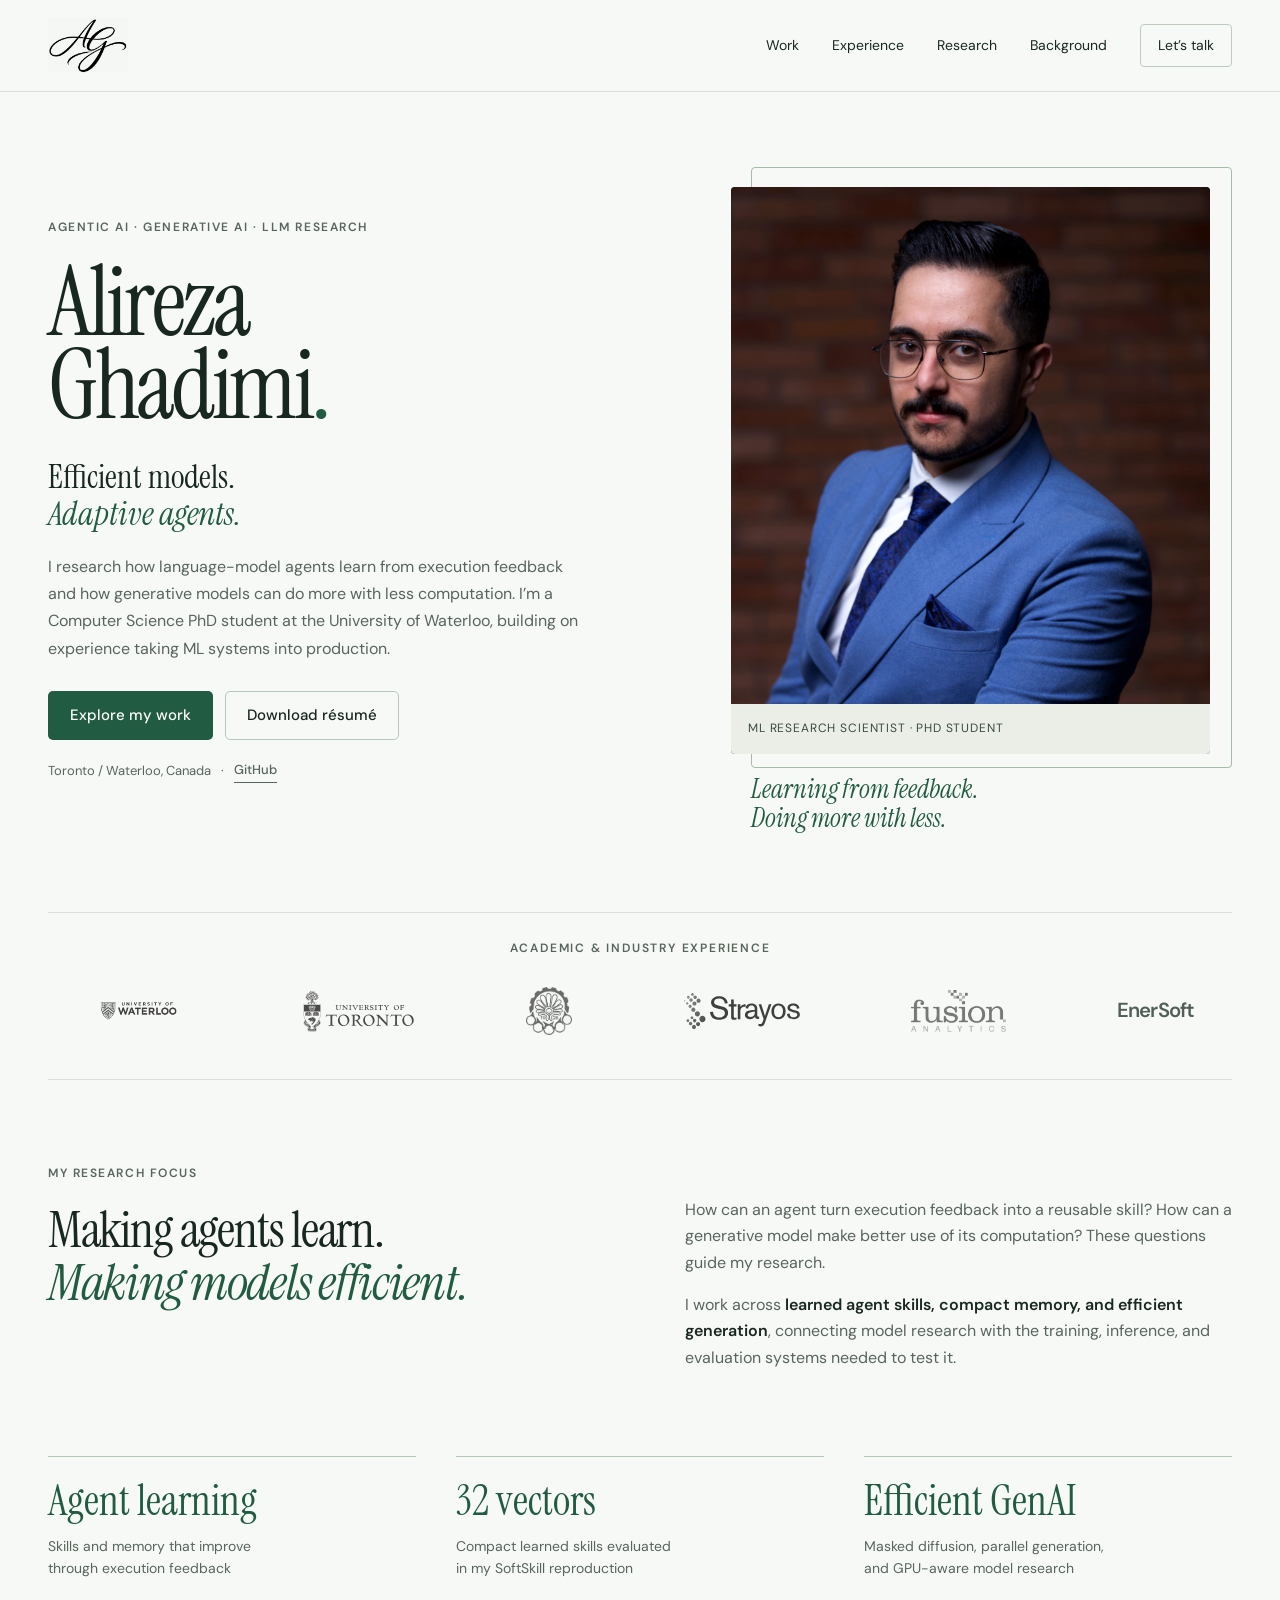
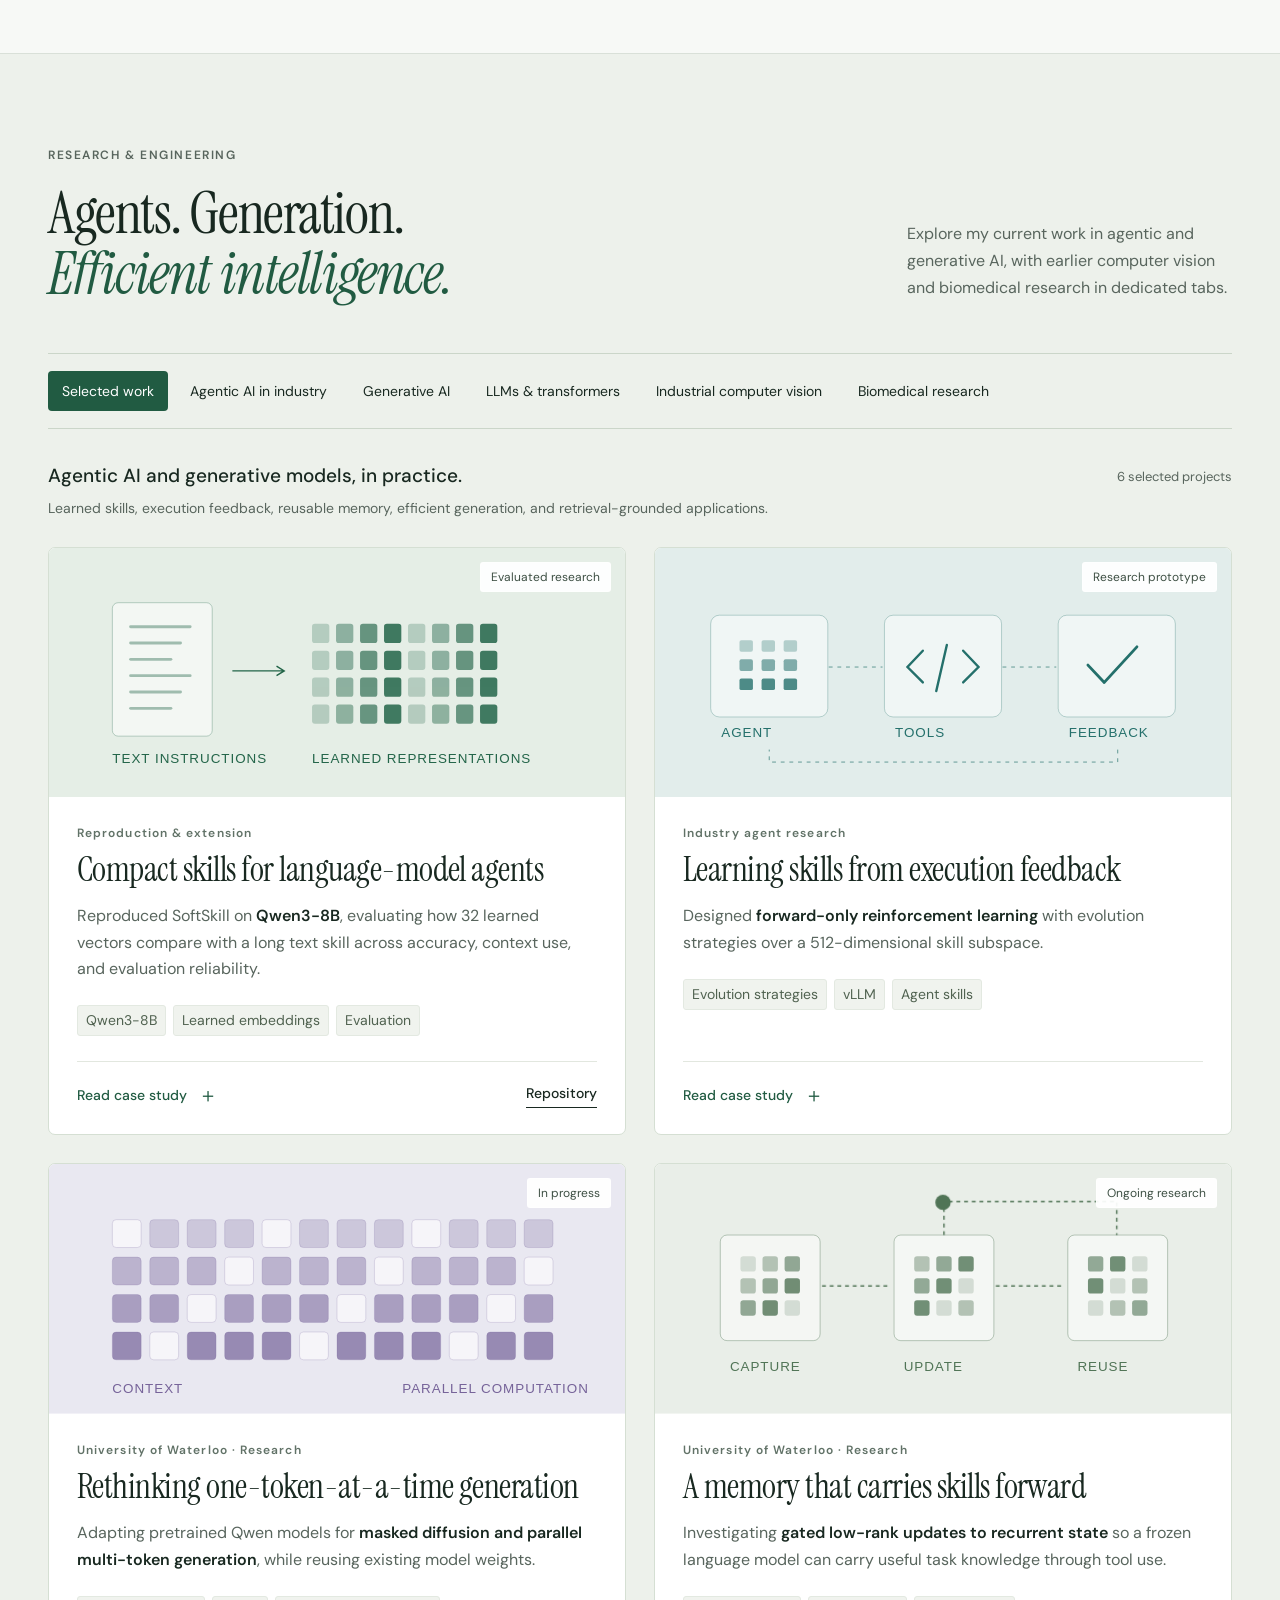
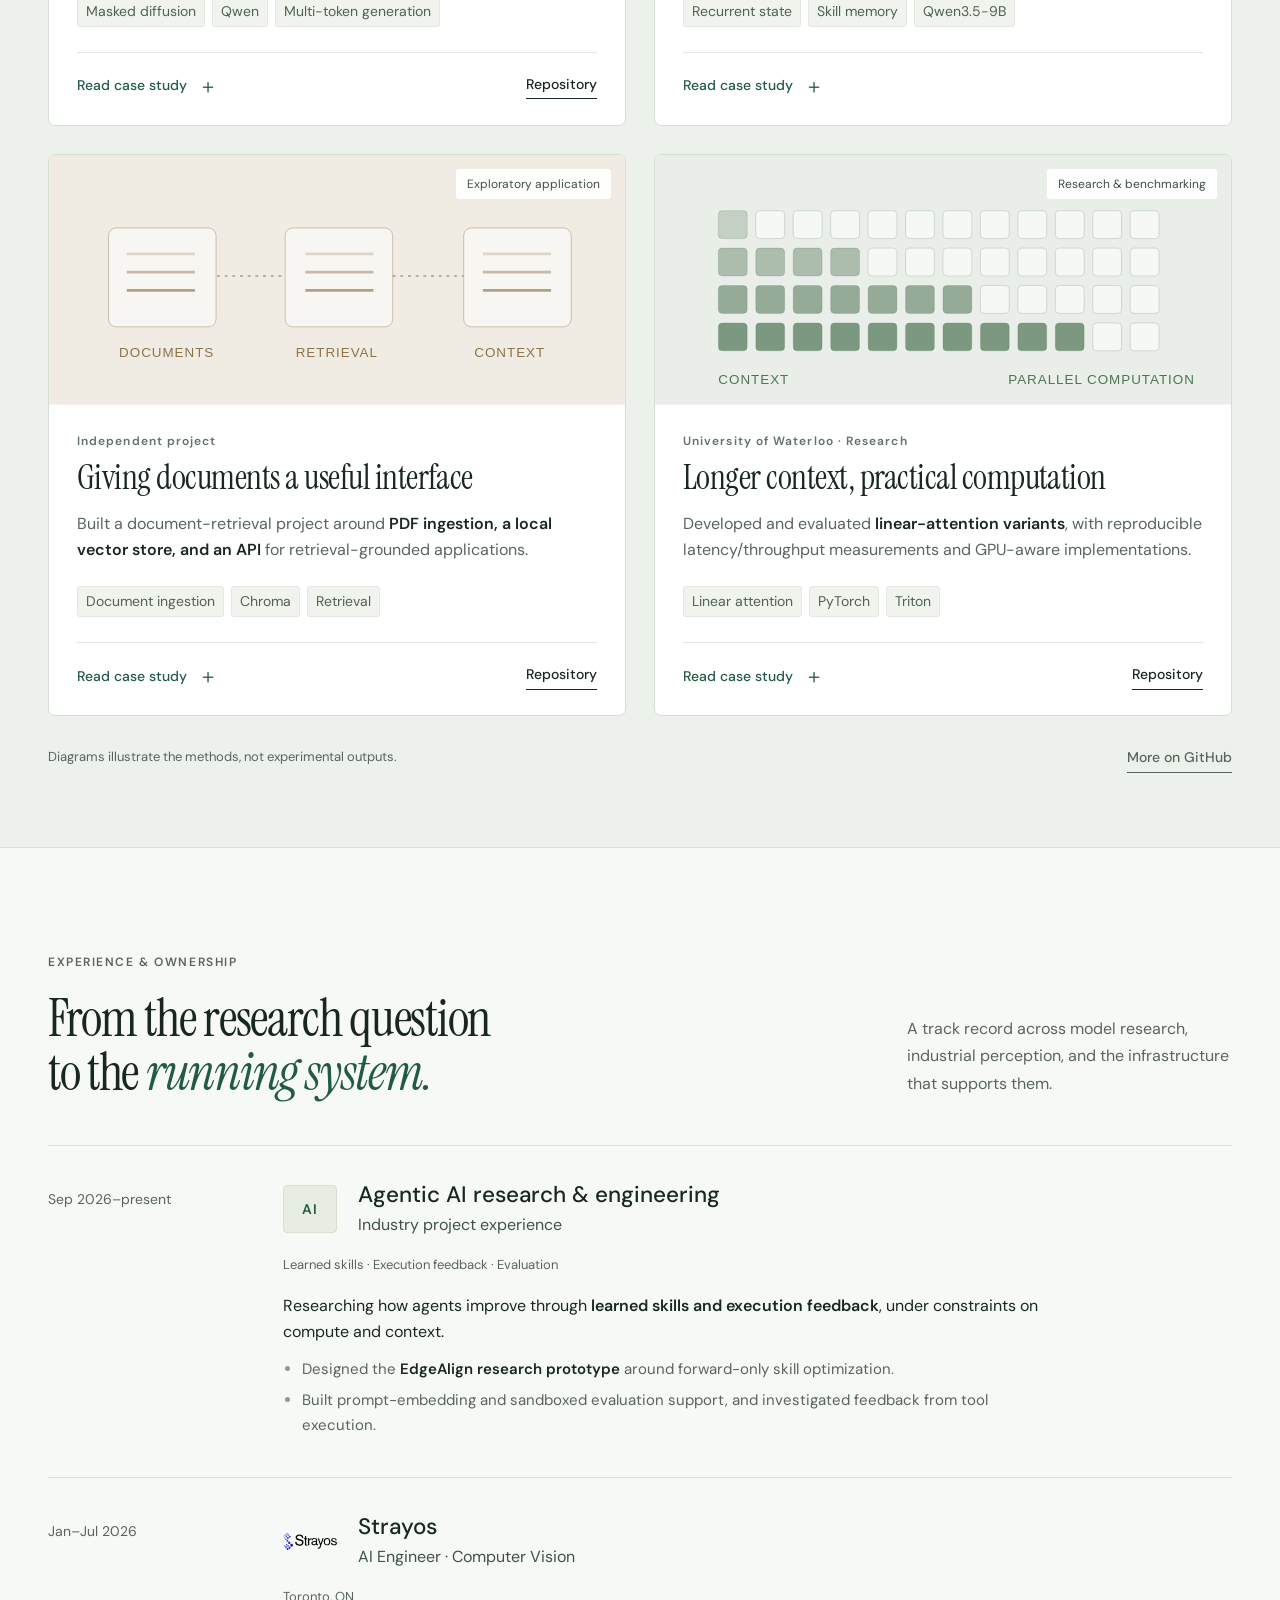
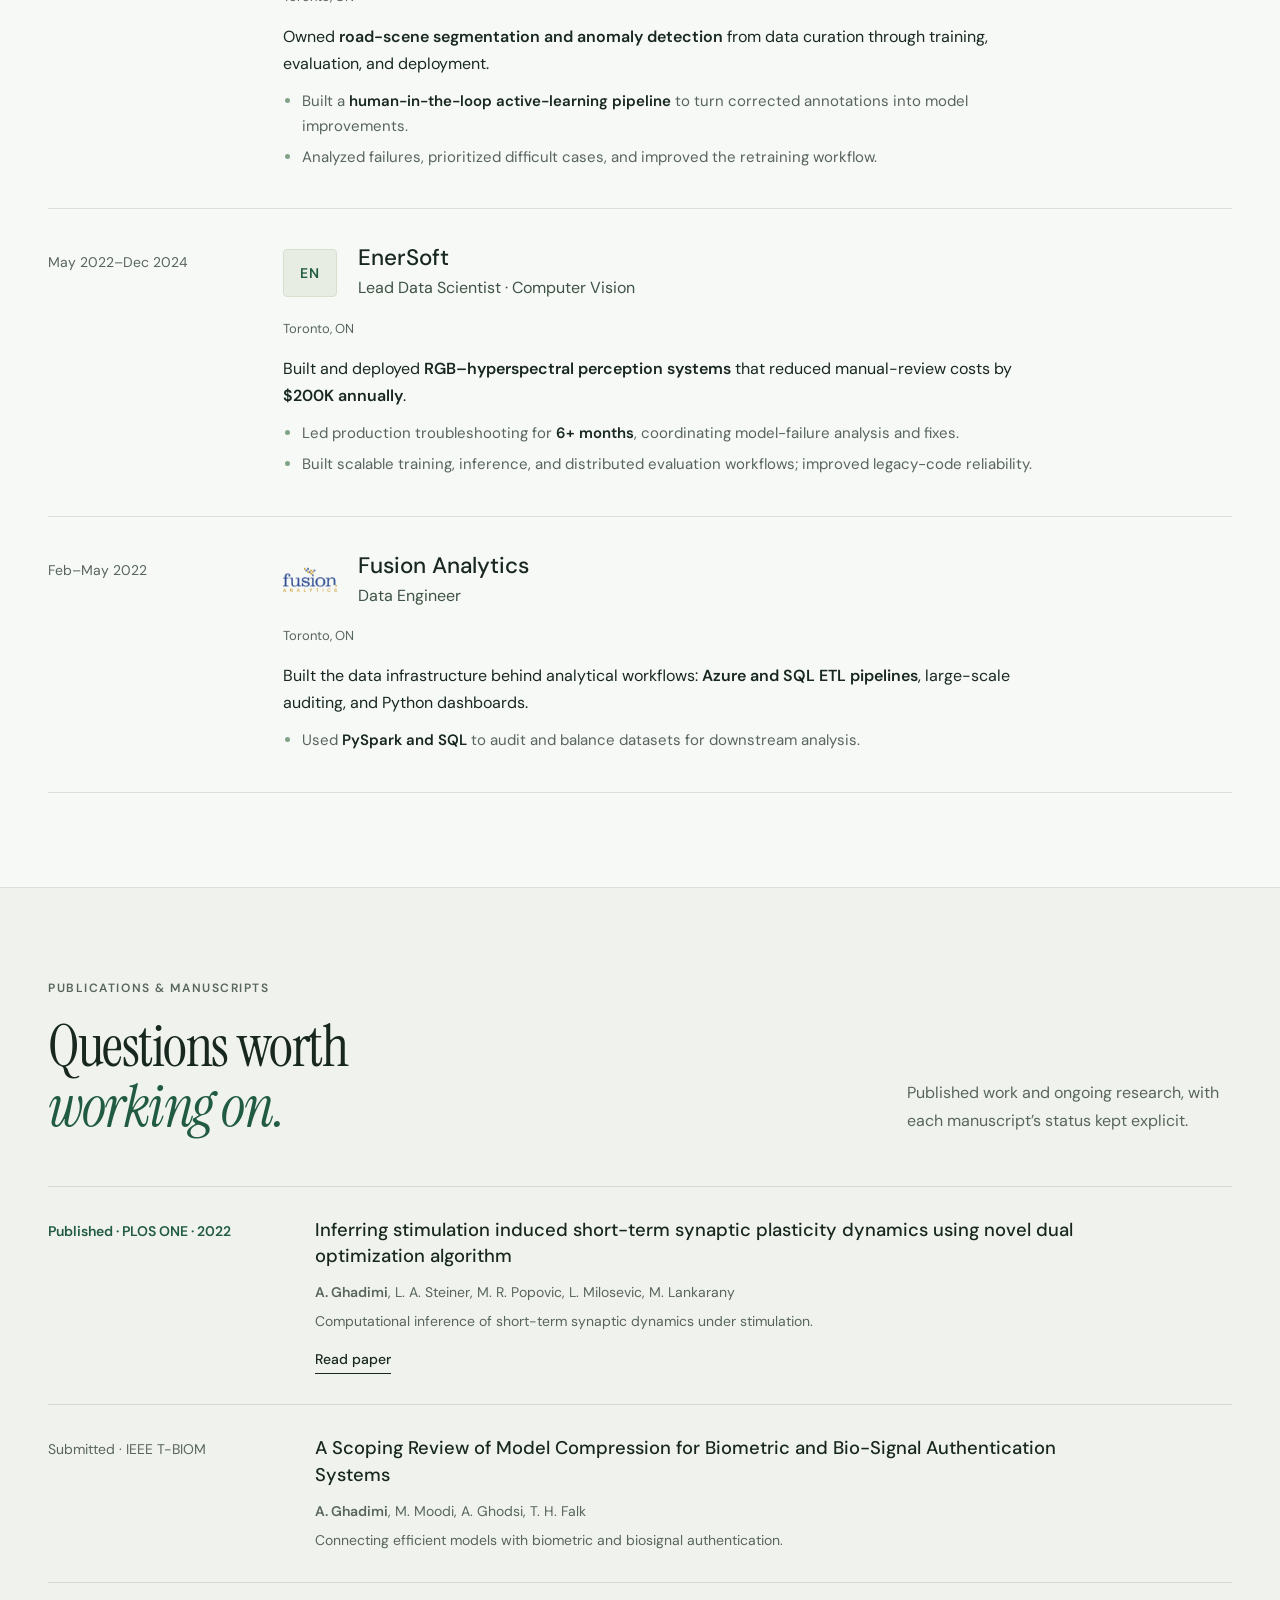
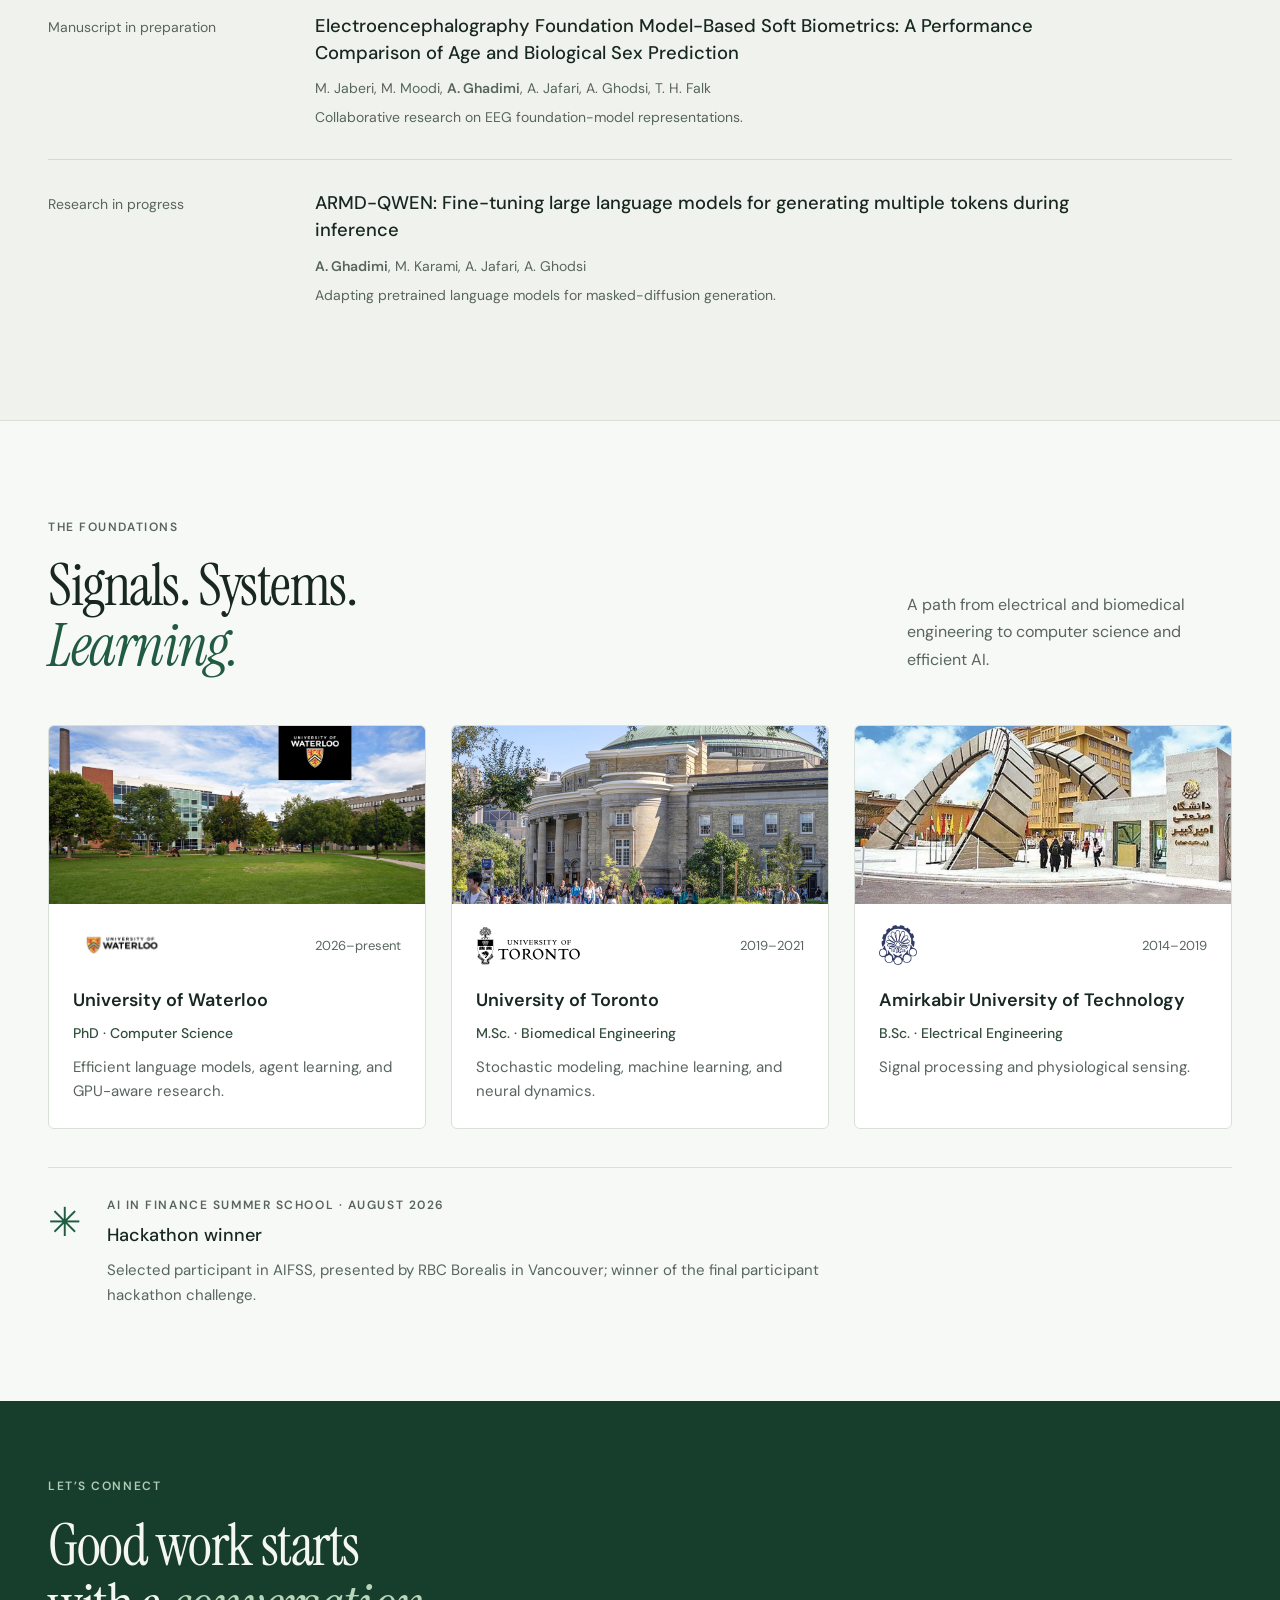
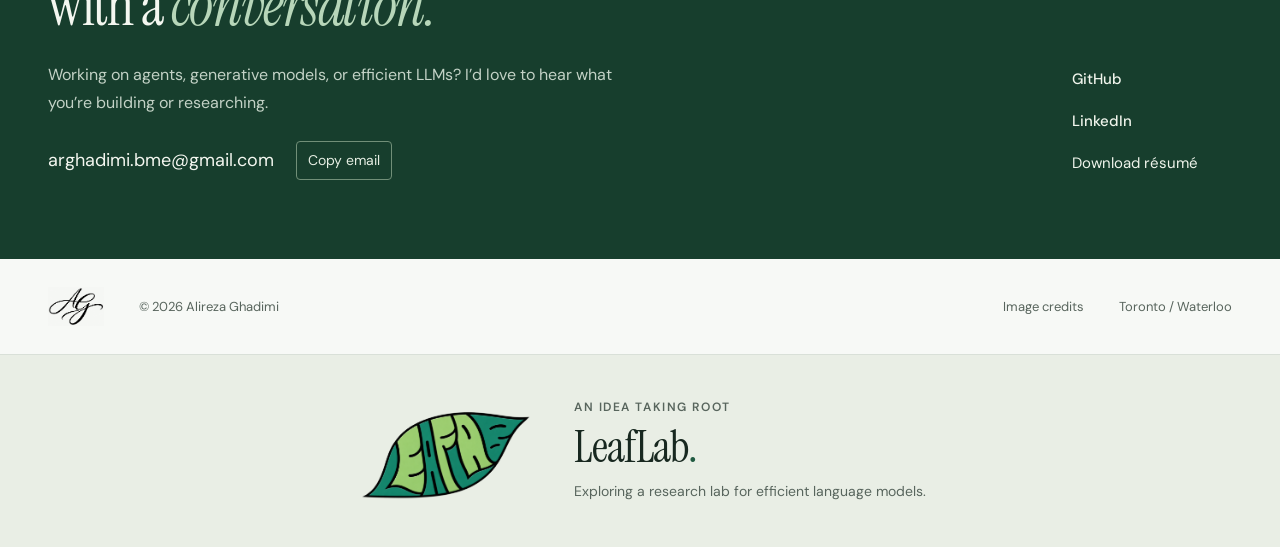
==== commit 21b4bd5d: "Restore employer logos except Huawei" ====
--- a/index.html
+++ b/index.html
@@ -3,7 +3,7 @@
 <body><a class="skip-link" href="#main">Skip to content</a>
 <header class="site-header"><div class="container header-inner"><a class="brand" href="#about" aria-label="Alireza Ghadimi home"><span class="signature-mark"><img src="assets/ag-signature.png" width="1254" height="1254" alt=""></span></a><button class="menu-toggle" type="button" aria-expanded="false" aria-controls="main-nav">Menu <span aria-hidden="true">☰</span></button><nav id="main-nav" aria-label="Main navigation"><a href="#work">Work</a><a href="#experience">Experience</a><a href="#research">Research</a><a href="#background">Background</a><a class="nav-contact" href="#contact">Let’s talk</a></nav></div></header>
 <main id="main"><section class="hero container" id="about" aria-labelledby="hero-title"><div class="hero-copy"><p class="overline hero-overline"><span aria-hidden="true"></span>AGENTIC AI · GENERATIVE AI · LLM RESEARCH</p><h1 id="hero-title">Alireza<br>Ghadimi<span>.</span></h1><p class="hero-thesis">Efficient models.<br> <em>Adaptive agents.</em></p><p class="hero-bio">I research how language-model agents learn from execution feedback and how generative models can do more with less computation. I’m a Computer Science PhD student at the University of Waterloo, building on experience taking ML systems into production.</p><div class="hero-actions"><a class="button button-green" href="#work">Explore my work</a><a class="button button-outline" href="assets/Alireza-Ghadimi-Resume.pdf?v=89367397e36b" download>Download résumé</a></div><p class="hero-location">Toronto / Waterloo, Canada <span aria-hidden="true">·</span> <a class="text-link" href="https://github.com/Alireza-Ghadimi" target="_blank" rel="noopener noreferrer">GitHub</a></p></div><div class="portrait-area"><div class="portrait-frame"><svg class="portrait" viewBox="440 270 1480 1470" preserveAspectRatio="xMidYMin slice" role="img" aria-labelledby="portrait-title"><title id="portrait-title">Alireza Ghadimi in a blue suit, cropped to his head and upper torso</title><image href="assets/alireza-portrait-original.jpg" width="2080" height="3120"/></svg><div class="portrait-caption"><span>ML RESEARCH SCIENTIST · PHD STUDENT</span><span aria-hidden="true">AG / 2026</span></div></div><p class="portrait-note">Learning from feedback.<br>Doing more with less.</p><span class="portrait-outline" aria-hidden="true"></span></div></section>
-<section class="affiliations container" aria-label="Academic and industry background"><p class="overline">ACADEMIC & RESEARCH EXPERIENCE</p><div class="logo-strip"><img src="assets/institution-waterloo-logo.png" class="logo-waterloo" alt="Waterloo" loading="lazy"><img src="assets/institution-toronto-logo.svg" class="logo-toronto" alt="University of Toronto" loading="lazy"><img src="assets/institution-amirkabir-logo.png" class="logo-amirkabir" alt="Amirkabir University" loading="lazy"></div></section>
+<section class="affiliations container" aria-label="Academic and industry background"><p class="overline">ACADEMIC & INDUSTRY EXPERIENCE</p><div class="logo-strip"><img src="assets/institution-waterloo-logo.png" class="logo-waterloo" alt="Waterloo" loading="lazy"><img src="assets/institution-toronto-logo.svg" class="logo-toronto" alt="University of Toronto" loading="lazy"><img src="assets/institution-amirkabir-logo.png" class="logo-amirkabir" alt="Amirkabir University" loading="lazy"><img src="assets/company-strayos-logo.svg" class="logo-strayos" alt="Strayos" loading="lazy"><img src="assets/company-fusion-logo.png" class="logo-fusion" alt="Fusion Analytics" loading="lazy"><span class="enersoft-wordmark">EnerSoft</span></div></section>
 <section class="perspective container" aria-labelledby="perspective-title"><div><p class="overline">MY RESEARCH FOCUS</p><h2 id="perspective-title">Making agents learn.<br><em>Making models efficient.</em></h2></div><div class="perspective-copy"><p>How can an agent turn execution feedback into a reusable skill? How can a generative model make better use of its computation? These questions guide my research.</p><p>I work across <strong>learned agent skills, compact memory, and efficient generation</strong>, connecting model research with the training, inference, and evaluation systems needed to test it.</p></div></section>
 <section class="impact-strip container" aria-label="Selected experience highlights"><div><strong>Agent learning</strong><span>Skills and memory that improve<br>through execution feedback</span></div><div><strong>32 vectors</strong><span>Compact learned skills evaluated<br>in my SoftSkill reproduction</span></div><div><strong>Efficient GenAI</strong><span>Masked diffusion, parallel generation,<br>and GPU-aware model research</span></div></section>
 <section class="work-section" id="work" aria-labelledby="work-title"><div class="container"><div class="section-heading"><div><p class="overline">RESEARCH & ENGINEERING</p><h2 id="work-title">Agents. Generation.<br><em>Efficient intelligence.</em></h2></div><p class="section-description">Explore my current work in agentic and generative AI, with earlier computer vision and biomedical research in dedicated tabs.</p></div><div class="work-tabs" role="tablist" aria-label="Explore work by domain"><button id="tab-selected" type="button" role="tab" aria-selected="true" aria-controls="work-panel" tabindex="0" data-filter="selected">Selected work</button><button id="tab-agents" type="button" role="tab" aria-selected="false" aria-controls="work-panel" tabindex="-1" data-filter="agents">Agentic AI in industry</button><button id="tab-genai" type="button" role="tab" aria-selected="false" aria-controls="work-panel" tabindex="-1" data-filter="genai">Generative AI</button><button id="tab-llm" type="button" role="tab" aria-selected="false" aria-controls="work-panel" tabindex="-1" data-filter="llm">LLMs &amp; transformers</button><button id="tab-vision" type="button" role="tab" aria-selected="false" aria-controls="work-panel" tabindex="-1" data-filter="vision">Industrial computer vision</button><button id="tab-biomedical" type="button" role="tab" aria-selected="false" aria-controls="work-panel" tabindex="-1" data-filter="biomedical">Biomedical research</button></div><div class="work-intro"><div><h3 id="domain-title">Agentic AI and generative models, in practice.</h3><p id="domain-description">Learned skills, execution feedback, reusable memory, efficient generation, and retrieval-grounded applications.</p></div><span id="work-count" role="status">6 selected projects</span></div><div id="work-panel" role="tabpanel" aria-labelledby="tab-selected" tabindex="0"><div class="work-grid"><article class="work-card" data-category="agents llm" data-featured="true" >
@@ -67,7 +67,7 @@
       <div class="work-card-body"><p class="overline work-context">ML engineering project</p><h3>Making a model reproducible to run</h3><p class="work-summary">Packaged a vision model as a <strong>containerized FastAPI service</strong> with automated checks and reproducible deployment workflows.</p>
       <ul class="tags" aria-label="Methods"><li>FastAPI</li><li>Docker</li><li>GitHub Actions</li></ul>
       <div class="work-links"><button type="button" class="case-link" data-case="mlops" aria-haspopup="dialog" aria-label="Read case study: MLOps vision service">Read case study<span aria-hidden="true">＋</span></button><a class="text-link" href="https://github.com/Alireza-Ghadimi/mlops-vision-service" target="_blank" rel="noopener noreferrer">Repository</a></div></div></article></div></div><div class="work-footer"><span>Diagrams illustrate the methods, not experimental outputs.</span><a class="text-link" href="https://github.com/Alireza-Ghadimi?tab=repositories" target="_blank" rel="noopener noreferrer">More on GitHub</a></div><noscript><style>.work-card[hidden]{display:flex!important}.work-tabs,.case-link,#work-count{display:none}.work-intro{display:none}</style><p class="noscript-note">All projects are shown. Enable JavaScript for category filters and detailed case studies.</p></noscript></div></section>
-<section class="experience-section container" id="experience" aria-labelledby="experience-title"><div class="section-heading"><div><p class="overline">EXPERIENCE & OWNERSHIP</p><h2 id="experience-title">From the research question<br>to the <em>running system.</em></h2></div><p class="section-description">A track record across model research, industrial perception, and the infrastructure that supports them.</p></div><div class="experience-list"><article class="experience-row"><div class="experience-date">Sep 2026–present</div><div class="experience-main"><div class="experience-title"><span class="experience-monogram" aria-hidden="true">AI</span><div><h3>Agentic AI research &amp; engineering</h3><p>Industry project experience</p></div></div><p class="experience-meta">Learned skills · Execution feedback · Evaluation</p><p class="experience-summary">Researching how agents improve through <strong>learned skills and execution feedback</strong>, under constraints on compute and context.</p><ul><li>Designed the <strong>EdgeAlign research prototype</strong> around forward-only skill optimization.</li><li>Built prompt-embedding and sandboxed evaluation support, and investigated feedback from tool execution.</li></ul></div></article><article class="experience-row"><div class="experience-date">Jan–Jul 2026</div><div class="experience-main"><div class="experience-title"><span class="experience-monogram" aria-hidden="true">CV</span><div><h3>Strayos</h3><p>AI Engineer · Computer Vision</p></div></div><p class="experience-meta">Toronto, ON</p><p class="experience-summary">Owned <strong>road-scene segmentation and anomaly detection</strong> from data curation through training, evaluation, and deployment.</p><ul><li>Built a <strong>human-in-the-loop active-learning pipeline</strong> to turn corrected annotations into model improvements.</li><li>Analyzed failures, prioritized difficult cases, and improved the retraining workflow.</li></ul></div></article><article class="experience-row"><div class="experience-date">May 2022–Dec 2024</div><div class="experience-main"><div class="experience-title"><span class="experience-monogram" aria-hidden="true">EN</span><div><h3>EnerSoft</h3><p>Lead Data Scientist · Computer Vision</p></div></div><p class="experience-meta">Toronto, ON</p><p class="experience-summary">Built and deployed <strong>RGB–hyperspectral perception systems</strong> that reduced manual-review costs by <strong>$200K annually</strong>.</p><ul><li>Led production troubleshooting for <strong>6+ months</strong>, coordinating model-failure analysis and fixes.</li><li>Built scalable training, inference, and distributed evaluation workflows; improved legacy-code reliability.</li></ul></div></article><article class="experience-row"><div class="experience-date">Feb–May 2022</div><div class="experience-main"><div class="experience-title"><img src="assets/company-fusion-logo.png" alt="" loading="lazy"><div><h3>Fusion Analytics</h3><p>Data Engineer</p></div></div><p class="experience-meta">Toronto, ON</p><p class="experience-summary">Built the data infrastructure behind analytical workflows: <strong>Azure and SQL ETL pipelines</strong>, large-scale auditing, and Python dashboards.</p><ul><li>Used <strong>PySpark and SQL</strong> to audit and balance datasets for downstream analysis.</li></ul></div></article></div></section>
+<section class="experience-section container" id="experience" aria-labelledby="experience-title"><div class="section-heading"><div><p class="overline">EXPERIENCE & OWNERSHIP</p><h2 id="experience-title">From the research question<br>to the <em>running system.</em></h2></div><p class="section-description">A track record across model research, industrial perception, and the infrastructure that supports them.</p></div><div class="experience-list"><article class="experience-row"><div class="experience-date">Sep 2026–present</div><div class="experience-main"><div class="experience-title"><span class="experience-monogram" aria-hidden="true">AI</span><div><h3>Agentic AI research &amp; engineering</h3><p>Industry project experience</p></div></div><p class="experience-meta">Learned skills · Execution feedback · Evaluation</p><p class="experience-summary">Researching how agents improve through <strong>learned skills and execution feedback</strong>, under constraints on compute and context.</p><ul><li>Designed the <strong>EdgeAlign research prototype</strong> around forward-only skill optimization.</li><li>Built prompt-embedding and sandboxed evaluation support, and investigated feedback from tool execution.</li></ul></div></article><article class="experience-row"><div class="experience-date">Jan–Jul 2026</div><div class="experience-main"><div class="experience-title"><img src="assets/company-strayos-logo.svg" alt="" loading="lazy"><div><h3>Strayos</h3><p>AI Engineer · Computer Vision</p></div></div><p class="experience-meta">Toronto, ON</p><p class="experience-summary">Owned <strong>road-scene segmentation and anomaly detection</strong> from data curation through training, evaluation, and deployment.</p><ul><li>Built a <strong>human-in-the-loop active-learning pipeline</strong> to turn corrected annotations into model improvements.</li><li>Analyzed failures, prioritized difficult cases, and improved the retraining workflow.</li></ul></div></article><article class="experience-row"><div class="experience-date">May 2022–Dec 2024</div><div class="experience-main"><div class="experience-title"><span class="experience-monogram" aria-hidden="true">EN</span><div><h3>EnerSoft</h3><p>Lead Data Scientist · Computer Vision</p></div></div><p class="experience-meta">Toronto, ON</p><p class="experience-summary">Built and deployed <strong>RGB–hyperspectral perception systems</strong> that reduced manual-review costs by <strong>$200K annually</strong>.</p><ul><li>Led production troubleshooting for <strong>6+ months</strong>, coordinating model-failure analysis and fixes.</li><li>Built scalable training, inference, and distributed evaluation workflows; improved legacy-code reliability.</li></ul></div></article><article class="experience-row"><div class="experience-date">Feb–May 2022</div><div class="experience-main"><div class="experience-title"><img src="assets/company-fusion-logo.png" alt="" loading="lazy"><div><h3>Fusion Analytics</h3><p>Data Engineer</p></div></div><p class="experience-meta">Toronto, ON</p><p class="experience-summary">Built the data infrastructure behind analytical workflows: <strong>Azure and SQL ETL pipelines</strong>, large-scale auditing, and Python dashboards.</p><ul><li>Used <strong>PySpark and SQL</strong> to audit and balance datasets for downstream analysis.</li></ul></div></article></div></section>
 <section class="research-section" id="research" aria-labelledby="research-title"><div class="container"><div class="section-heading"><div><p class="overline">PUBLICATIONS & MANUSCRIPTS</p><h2 id="research-title">Questions worth<br><em>working on.</em></h2></div><p class="section-description">Published work and ongoing research, with each manuscript’s status kept explicit.</p></div><div class="publication-list"><article class="publication published"><p class="paper-status">Published · PLOS ONE · 2022</p><div><h3><a href="https://journals.plos.org/plosone/article?id=10.1371/journal.pone.0273699" target="_blank" rel="noopener noreferrer">Inferring stimulation induced short-term synaptic plasticity dynamics using novel dual optimization algorithm</a></h3><p class="paper-authors"><strong>A. Ghadimi</strong>, L. A. Steiner, M. R. Popovic, L. Milosevic, M. Lankarany</p><p class="paper-summary">Computational inference of short-term synaptic dynamics under stimulation.</p><a class="text-link" href="https://journals.plos.org/plosone/article?id=10.1371/journal.pone.0273699" target="_blank" rel="noopener noreferrer">Read paper</a></div></article><article class="publication "><p class="paper-status">Submitted · IEEE T-BIOM</p><div><h3>A Scoping Review of Model Compression for Biometric and Bio-Signal Authentication Systems</h3><p class="paper-authors"><strong>A. Ghadimi</strong>, M. Moodi, A. Ghodsi, T. H. Falk</p><p class="paper-summary">Connecting efficient models with biometric and biosignal authentication.</p></div></article><article class="publication "><p class="paper-status">Manuscript in preparation</p><div><h3>Electroencephalography Foundation Model-Based Soft Biometrics: A Performance Comparison of Age and Biological Sex Prediction</h3><p class="paper-authors">M. Jaberi, M. Moodi, <strong>A. Ghadimi</strong>, A. Jafari, A. Ghodsi, T. H. Falk</p><p class="paper-summary">Collaborative research on EEG foundation-model representations.</p></div></article><article class="publication "><p class="paper-status">Research in progress</p><div><h3>ARMD-QWEN: Fine-tuning large language models for generating multiple tokens during inference</h3><p class="paper-authors"><strong>A. Ghadimi</strong>, M. Karami, A. Jafari, A. Ghodsi</p><p class="paper-summary">Adapting pretrained language models for masked-diffusion generation.</p></div></article></div></div></section>
 <section class="background-section container" id="background" aria-labelledby="background-title"><div class="section-heading"><div><p class="overline">THE FOUNDATIONS</p><h2 id="background-title">Signals. Systems.<br><em>Learning.</em></h2></div><p class="section-description">A path from electrical and biomedical engineering to computer science and efficient AI.</p></div><div class="education-grid"><article class="education-card"><a href="https://uwaterloo.ca/" target="_blank" rel="noopener noreferrer" aria-label="Visit University of Waterloo"><img class="campus-photo" src="assets/institution-waterloo-campus.jpg" alt="Mathematics 3 at the University of Waterloo" width="600" height="400" loading="lazy"></a><div class="education-body"><div class="education-top"><img class="education-logo logo-waterloo" src="assets/institution-waterloo-logo.png" alt="" loading="lazy"><span>2026–present</span></div><h3>University of Waterloo</h3><p class="degree">PhD · Computer Science</p><p>Efficient language models, agent learning, and GPU-aware research.</p></div></article><article class="education-card"><a href="https://www.utoronto.ca/" target="_blank" rel="noopener noreferrer" aria-label="Visit University of Toronto"><img class="campus-photo" src="assets/institution-toronto-campus.png" alt="Convocation Hall at the University of Toronto" width="600" height="400" loading="lazy"></a><div class="education-body"><div class="education-top"><img class="education-logo logo-toronto" src="assets/institution-toronto-logo.svg" alt="" loading="lazy"><span>2019–2021</span></div><h3>University of Toronto</h3><p class="degree">M.Sc. · Biomedical Engineering</p><p>Stochastic modeling, machine learning, and neural dynamics.</p></div></article><article class="education-card"><a href="https://aut.ac.ir/" target="_blank" rel="noopener noreferrer" aria-label="Visit Amirkabir University of Technology"><img class="campus-photo" src="assets/institution-amirkabir-campus.png" alt="The entrance of Amirkabir University of Technology" width="600" height="400" loading="lazy"></a><div class="education-body"><div class="education-top"><img class="education-logo logo-amirkabir" src="assets/institution-amirkabir-logo.png" alt="" loading="lazy"><span>2014–2019</span></div><h3>Amirkabir University of Technology</h3><p class="degree">B.Sc. · Electrical Engineering</p><p>Signal processing and physiological sensing.</p></div></article></div><div class="award-note"><span class="award-symbol" aria-hidden="true">✳</span><div><p class="overline">AI IN FINANCE SUMMER SCHOOL · AUGUST 2026</p><h3>Hackathon winner</h3><p>Selected participant in AIFSS, presented by RBC Borealis in Vancouver; winner of the final participant hackathon challenge.</p></div></div></section>
 <section class="contact-section" id="contact" aria-labelledby="contact-title"><div class="container contact-inner"><div><p class="overline">LET’S CONNECT</p><h2 id="contact-title">Good work starts<br>with a <em>conversation.</em></h2><p>Working on agents, generative models, or efficient LLMs? I’d love to hear what you’re building or researching.</p><div class="email-row"><a href="mailto:arghadimi.bme@gmail.com">arghadimi.bme@gmail.com</a><button type="button" class="copy-email" aria-label="Copy email address">Copy email</button><span id="copy-status" role="status" class="sr-only"></span></div></div><div class="contact-links"><a class="text-link" href="https://github.com/Alireza-Ghadimi" target="_blank" rel="noopener noreferrer">GitHub</a><a class="text-link" href="https://www.linkedin.com/in/Alireza-Ghadimi" target="_blank" rel="noopener noreferrer">LinkedIn</a><a href="assets/Alireza-Ghadimi-Resume.pdf?v=89367397e36b" download>Download résumé</a></div></div></section></main>
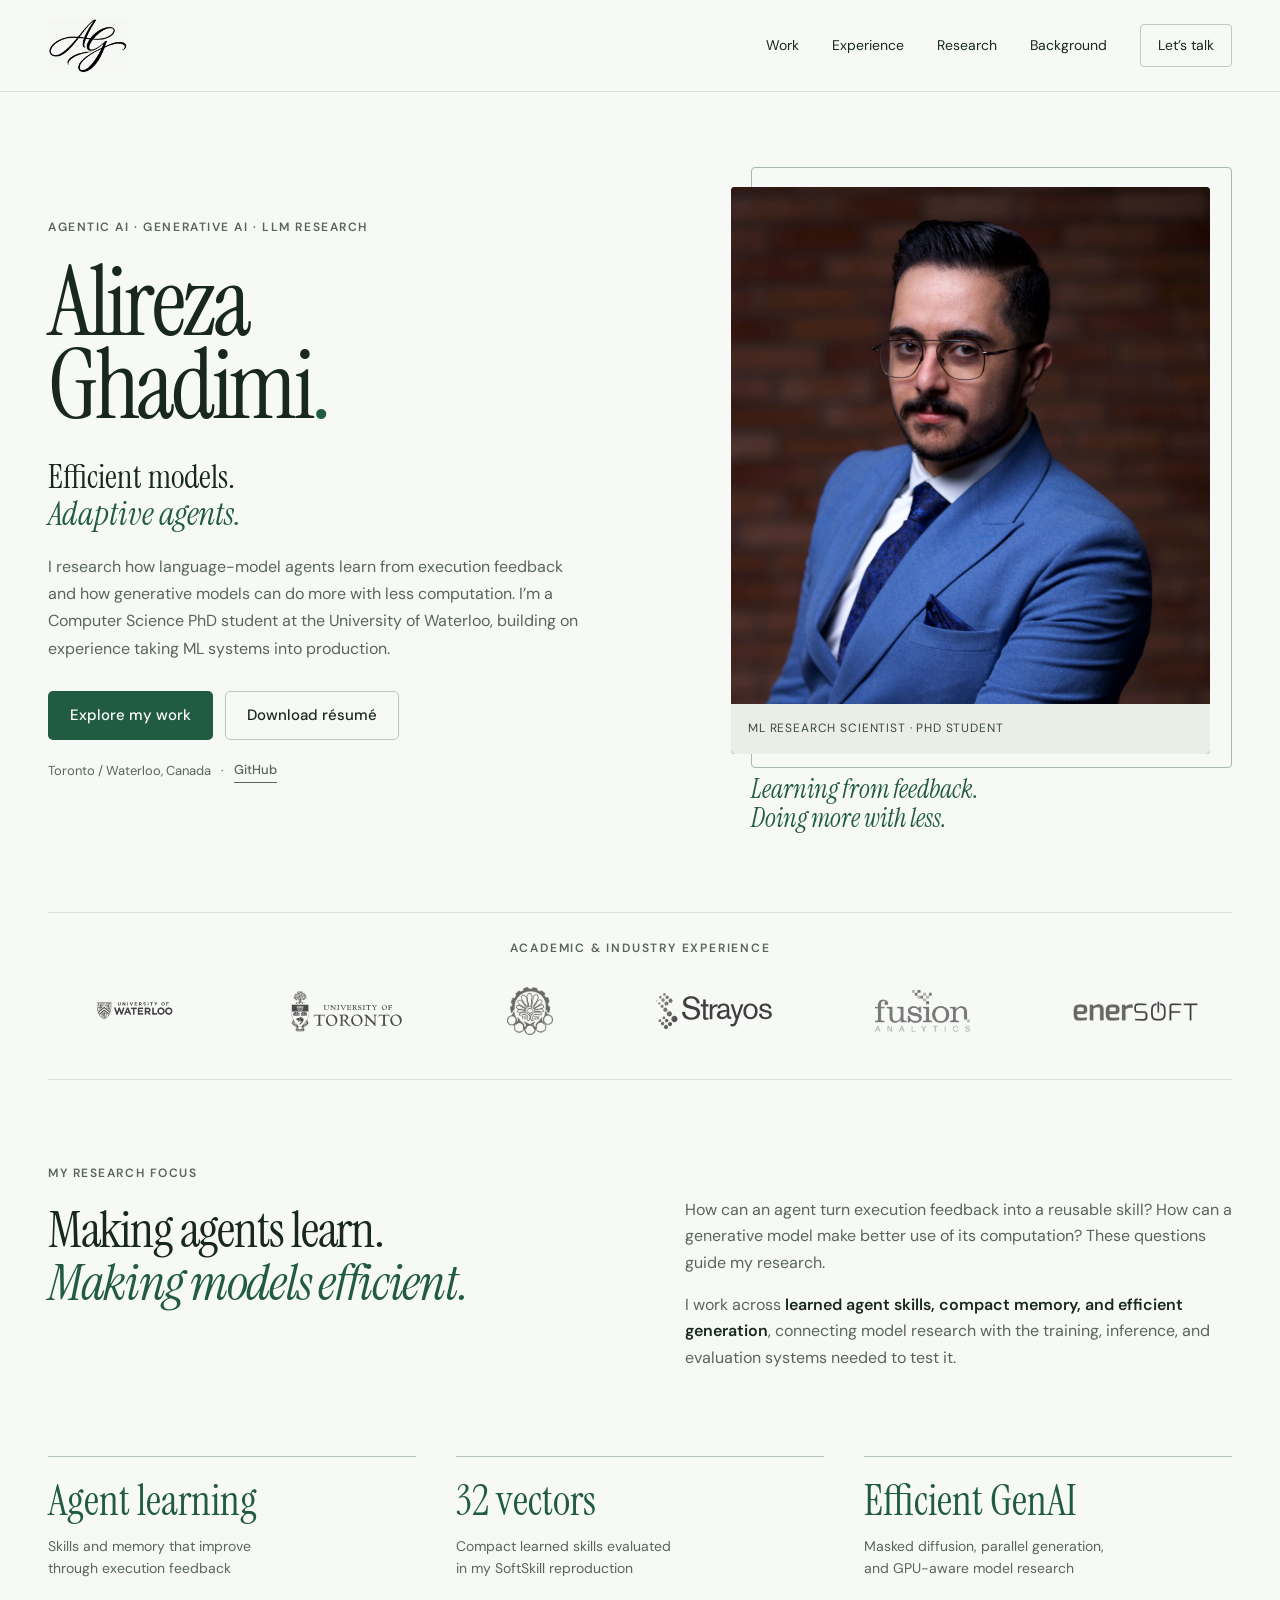
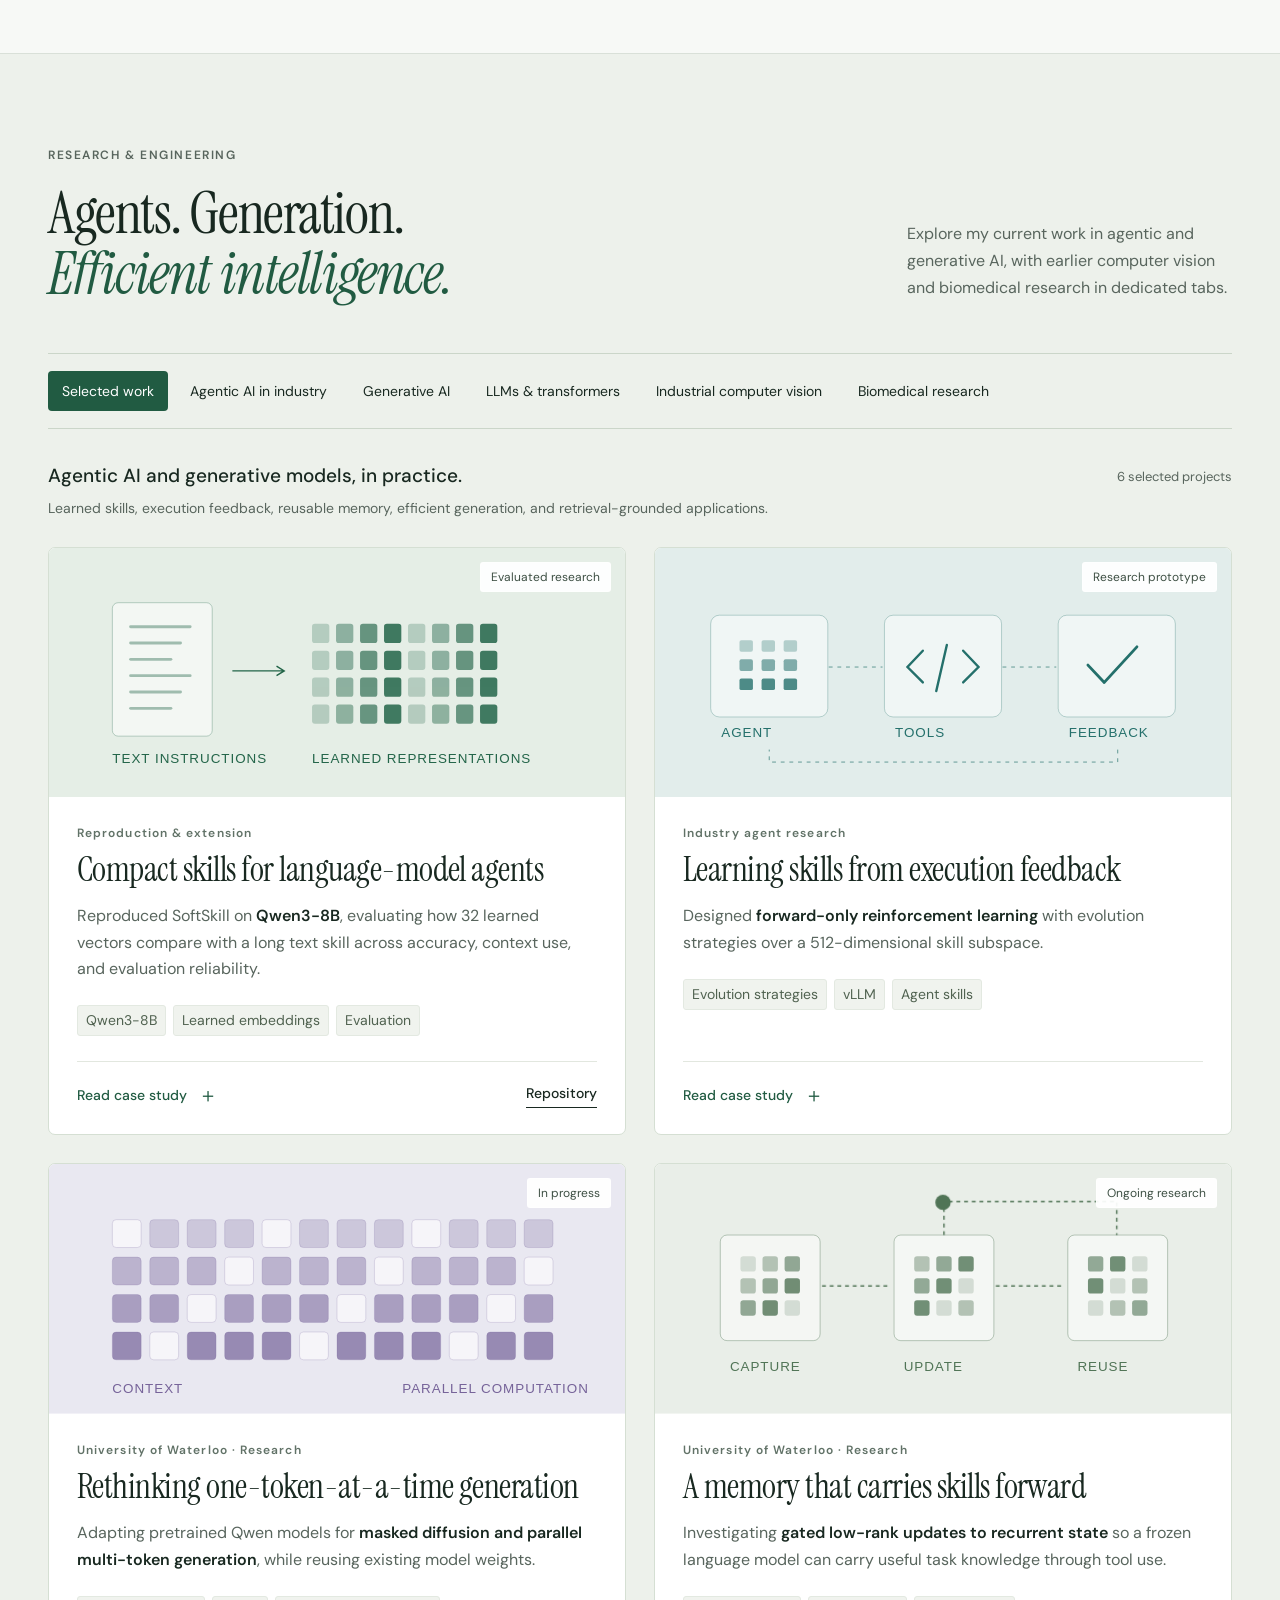
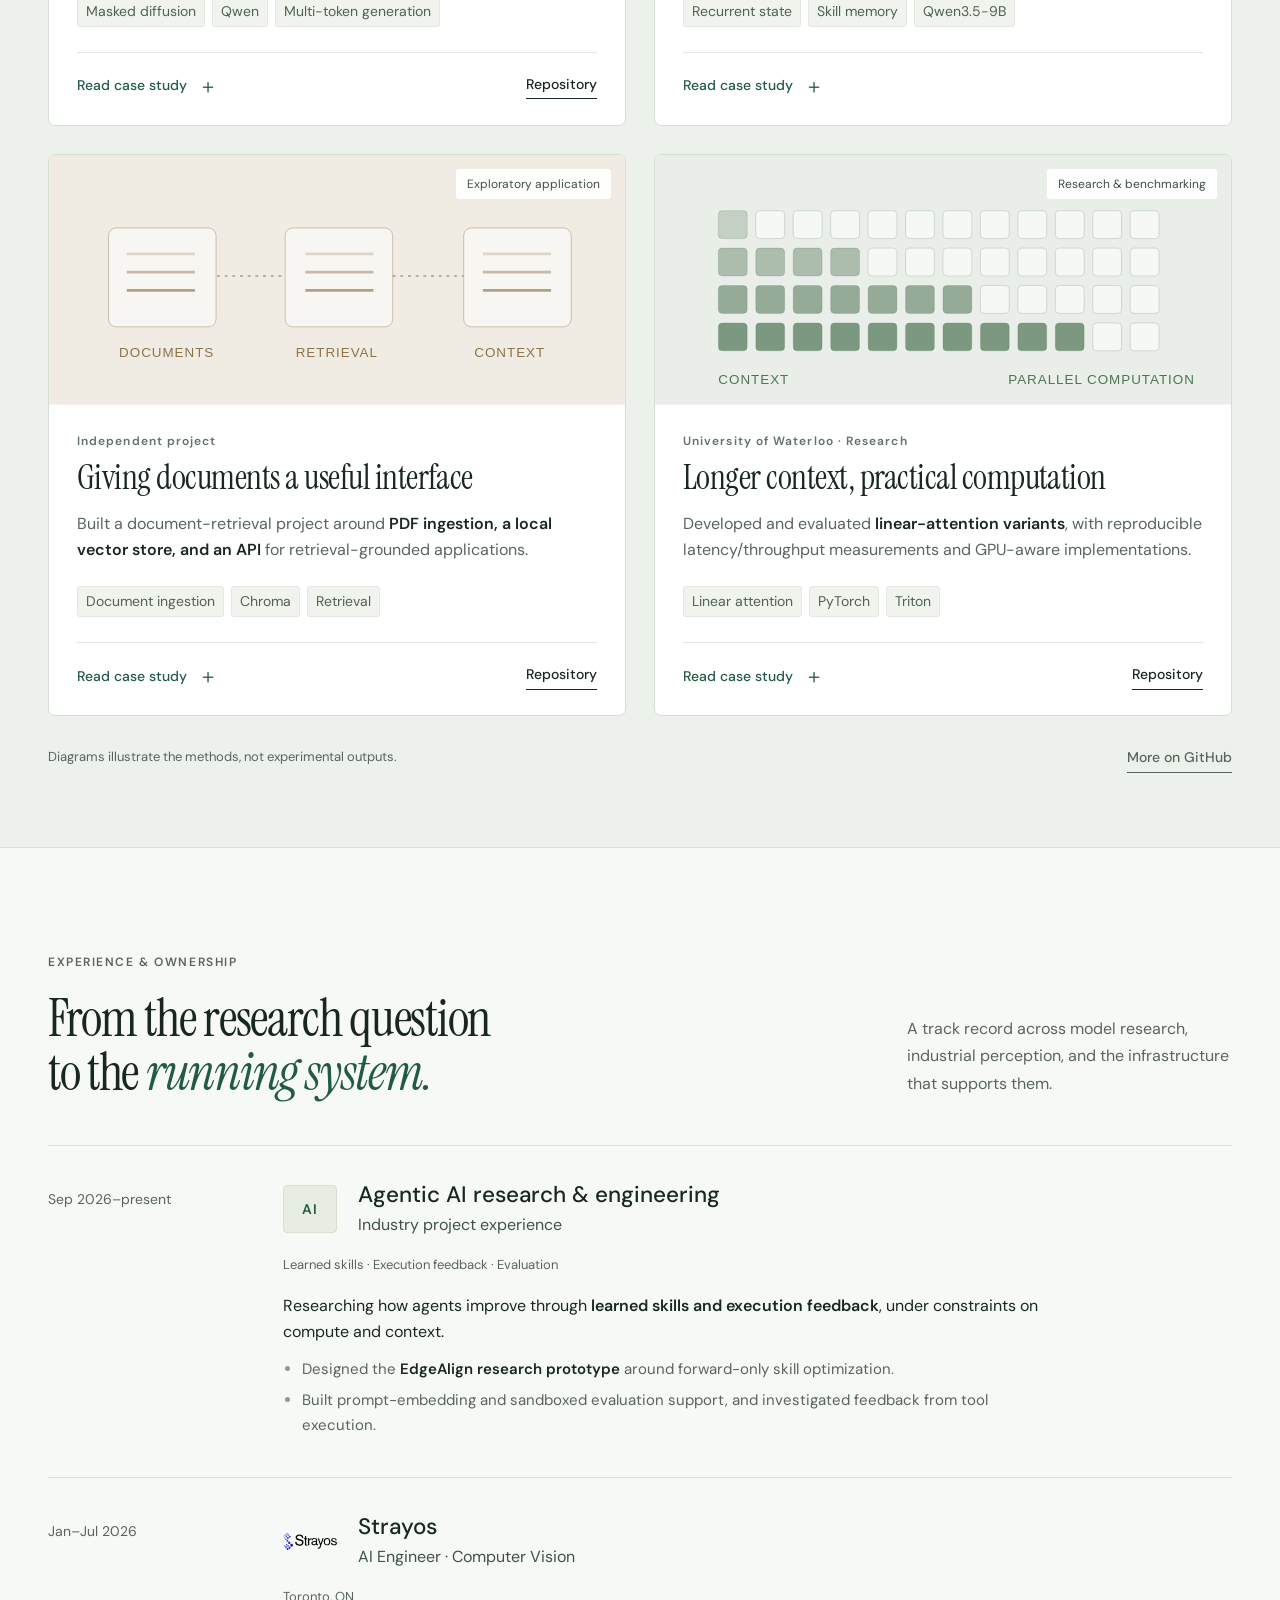
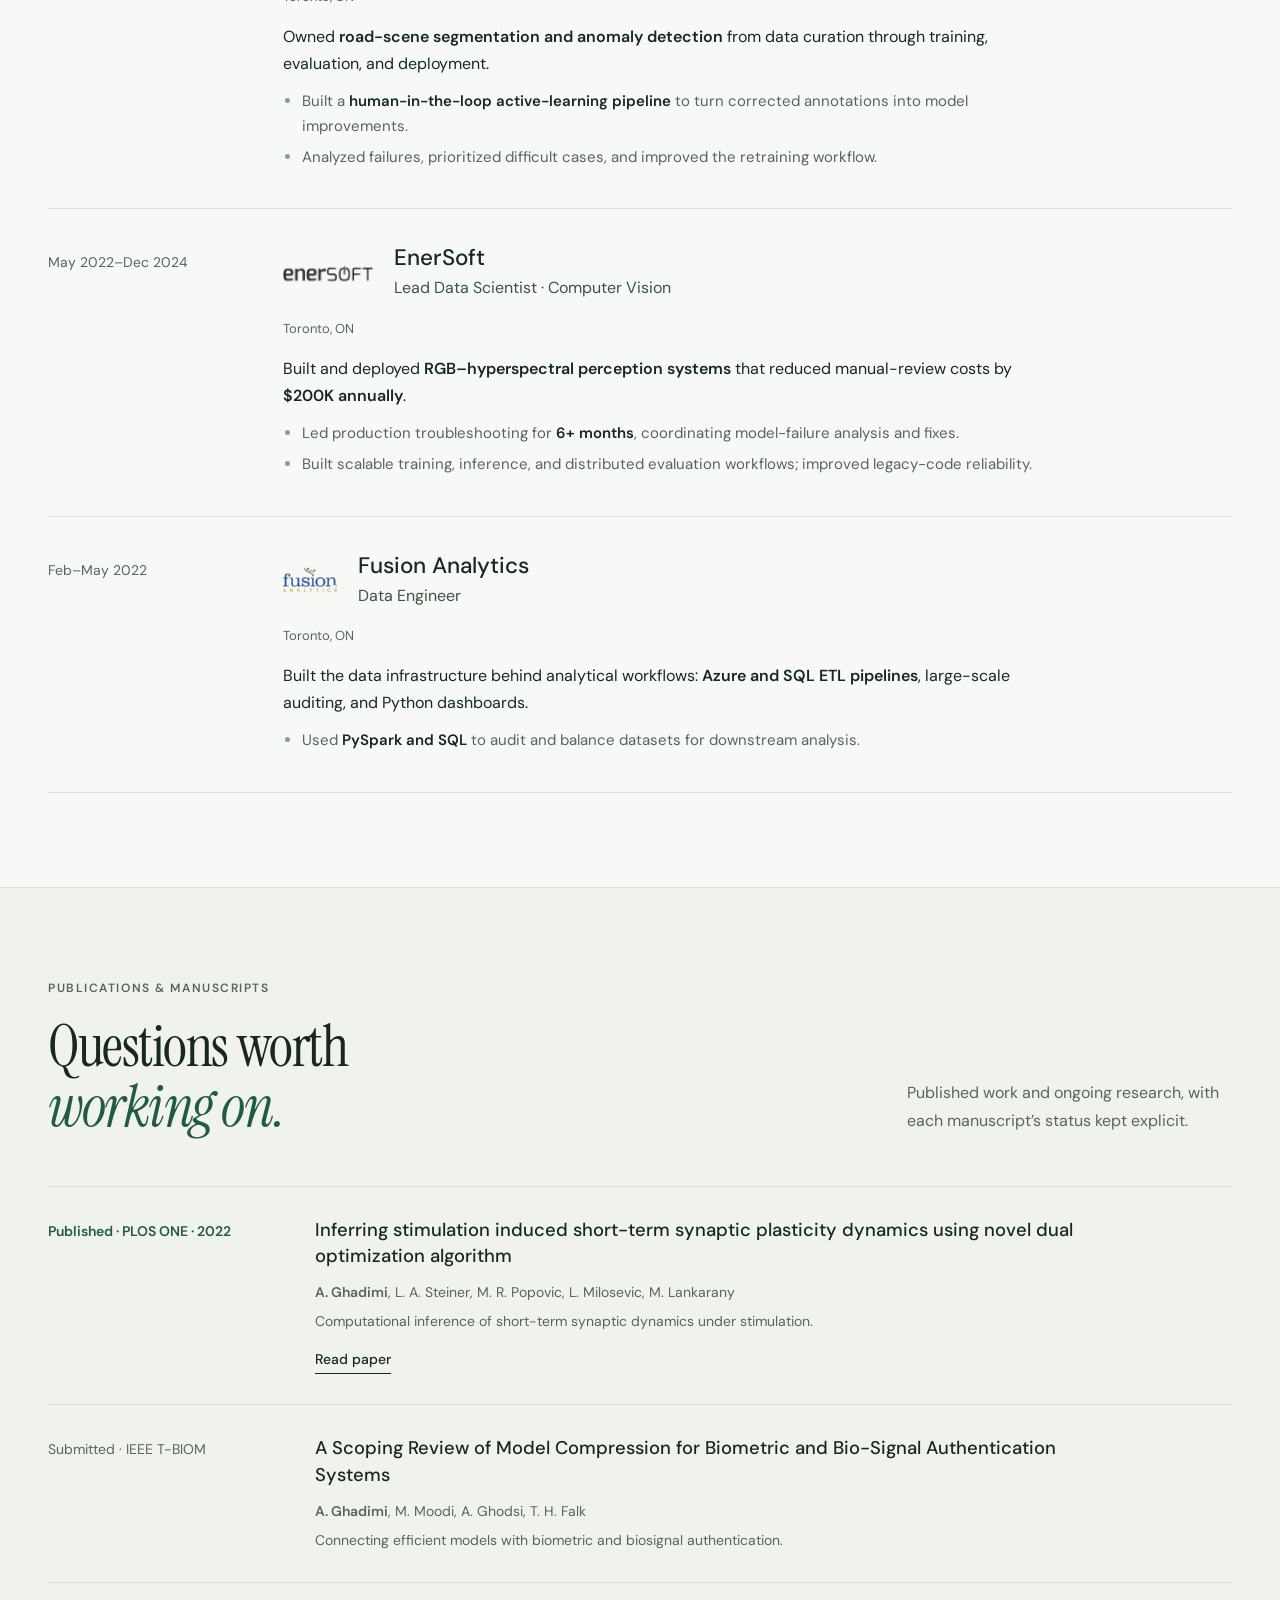
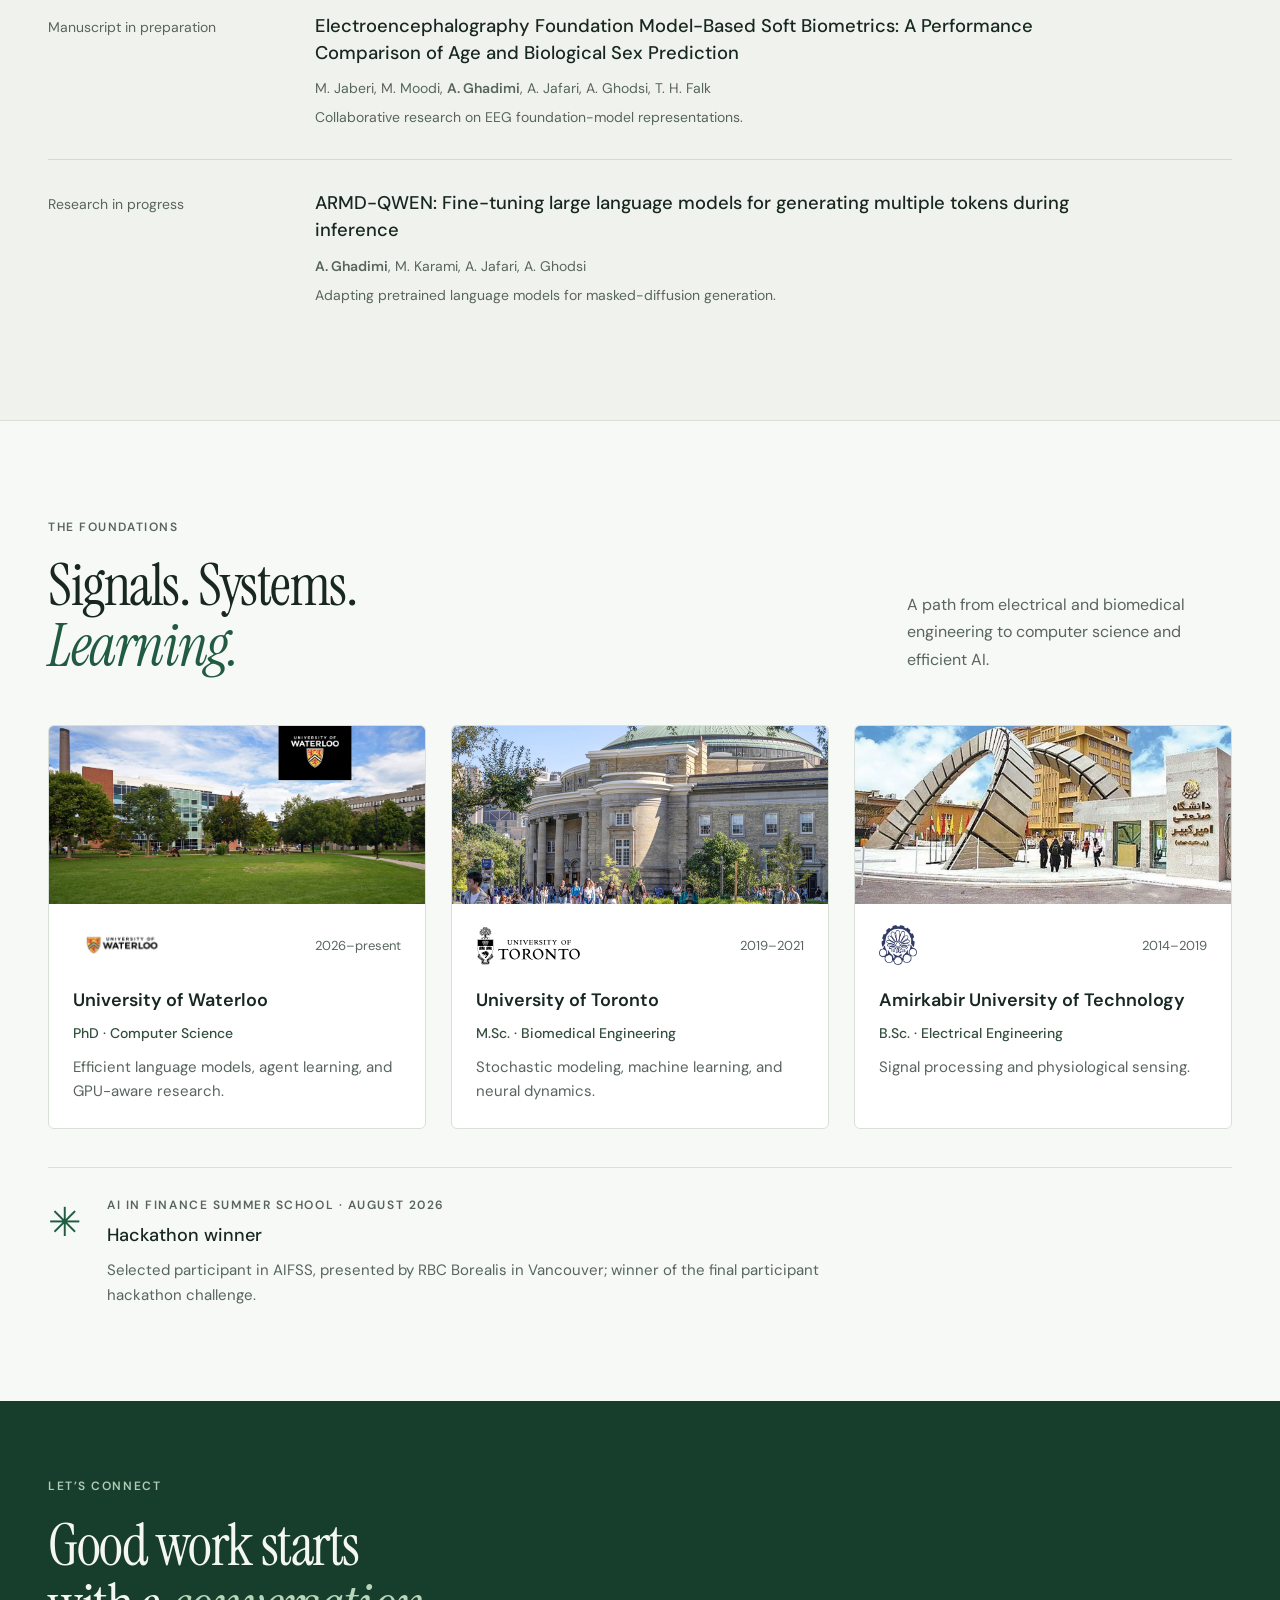
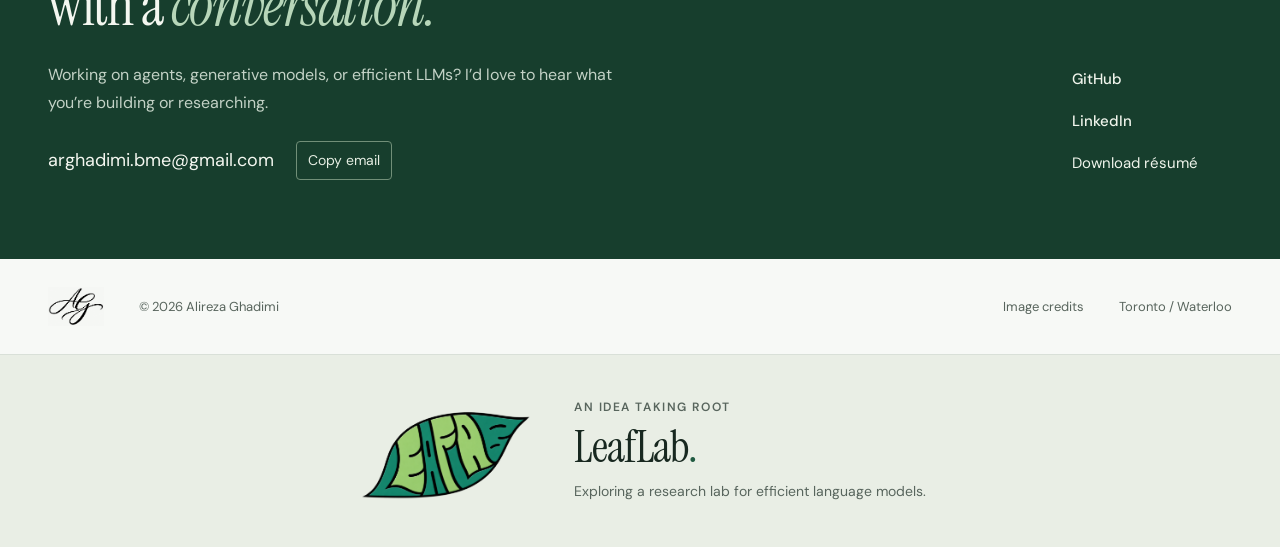
==== commit c4828e48: "Use original EnerSoft logo from verified trademark record" ====
--- a/index.html
+++ b/index.html
@@ -1,9 +1,9 @@
 <!doctype html>
-<html lang="en"><head><meta charset="utf-8"><meta name="viewport" content="width=device-width,initial-scale=1"><meta name="theme-color" content="#f7f9f6"><meta name="description" content="Alireza Ghadimi: agentic AI, generative models, and efficient LLM research. Waterloo Computer Science PhD student studying learned agent skills, execution feedback, and multi-token generation."><meta property="og:title" content="Alireza Ghadimi — Agentic AI & Generative Models"><meta property="og:description" content="Efficient models. Adaptive agents. Research on agent learning, compact skills, and generative AI at the University of Waterloo."><meta property="og:type" content="website"><meta property="og:url" content="https://alireza-ghadimi.github.io/"><meta property="og:image" content="https://alireza-ghadimi.github.io/assets/alireza-portrait-original.jpg"><link rel="canonical" href="https://alireza-ghadimi.github.io/"><title>Alireza Ghadimi — Agentic AI & Generative Models</title><link rel="icon" href="assets/favicon.svg" type="image/svg+xml"><link rel="preload" href="assets/fonts/instrument-serif-normal-400.woff" as="font" type="font/woff" crossorigin><link rel="stylesheet" href="assets/fonts/fonts.css"><link rel="stylesheet" href="styles.css?v=75cdfa65fb"><script src="app.js?v=fbb8f69c71" defer></script><script type="application/ld+json">{"@context": "https://schema.org", "@type": "Person", "name": "Alireza Ghadimi", "url": "https://alireza-ghadimi.github.io/", "jobTitle": "ML Research Scientist and Computer Science PhD Student", "sameAs": ["https://github.com/Alireza-Ghadimi", "https://www.linkedin.com/in/Alireza-Ghadimi"], "affiliation": {"@type": "CollegeOrUniversity", "name": "University of Waterloo"}}</script></head>
+<html lang="en"><head><meta charset="utf-8"><meta name="viewport" content="width=device-width,initial-scale=1"><meta name="theme-color" content="#f7f9f6"><meta name="description" content="Alireza Ghadimi: agentic AI, generative models, and efficient LLM research. Waterloo Computer Science PhD student studying learned agent skills, execution feedback, and multi-token generation."><meta property="og:title" content="Alireza Ghadimi — Agentic AI & Generative Models"><meta property="og:description" content="Efficient models. Adaptive agents. Research on agent learning, compact skills, and generative AI at the University of Waterloo."><meta property="og:type" content="website"><meta property="og:url" content="https://alireza-ghadimi.github.io/"><meta property="og:image" content="https://alireza-ghadimi.github.io/assets/alireza-portrait-original.jpg"><link rel="canonical" href="https://alireza-ghadimi.github.io/"><title>Alireza Ghadimi — Agentic AI & Generative Models</title><link rel="icon" href="assets/favicon.svg" type="image/svg+xml"><link rel="preload" href="assets/fonts/instrument-serif-normal-400.woff" as="font" type="font/woff" crossorigin><link rel="stylesheet" href="assets/fonts/fonts.css"><link rel="stylesheet" href="styles.css?v=6ceba1cffa"><script src="app.js?v=fbb8f69c71" defer></script><script type="application/ld+json">{"@context": "https://schema.org", "@type": "Person", "name": "Alireza Ghadimi", "url": "https://alireza-ghadimi.github.io/", "jobTitle": "ML Research Scientist and Computer Science PhD Student", "sameAs": ["https://github.com/Alireza-Ghadimi", "https://www.linkedin.com/in/Alireza-Ghadimi"], "affiliation": {"@type": "CollegeOrUniversity", "name": "University of Waterloo"}}</script></head>
 <body><a class="skip-link" href="#main">Skip to content</a>
 <header class="site-header"><div class="container header-inner"><a class="brand" href="#about" aria-label="Alireza Ghadimi home"><span class="signature-mark"><img src="assets/ag-signature.png" width="1254" height="1254" alt=""></span></a><button class="menu-toggle" type="button" aria-expanded="false" aria-controls="main-nav">Menu <span aria-hidden="true">☰</span></button><nav id="main-nav" aria-label="Main navigation"><a href="#work">Work</a><a href="#experience">Experience</a><a href="#research">Research</a><a href="#background">Background</a><a class="nav-contact" href="#contact">Let’s talk</a></nav></div></header>
 <main id="main"><section class="hero container" id="about" aria-labelledby="hero-title"><div class="hero-copy"><p class="overline hero-overline"><span aria-hidden="true"></span>AGENTIC AI · GENERATIVE AI · LLM RESEARCH</p><h1 id="hero-title">Alireza<br>Ghadimi<span>.</span></h1><p class="hero-thesis">Efficient models.<br> <em>Adaptive agents.</em></p><p class="hero-bio">I research how language-model agents learn from execution feedback and how generative models can do more with less computation. I’m a Computer Science PhD student at the University of Waterloo, building on experience taking ML systems into production.</p><div class="hero-actions"><a class="button button-green" href="#work">Explore my work</a><a class="button button-outline" href="assets/Alireza-Ghadimi-Resume.pdf?v=89367397e36b" download>Download résumé</a></div><p class="hero-location">Toronto / Waterloo, Canada <span aria-hidden="true">·</span> <a class="text-link" href="https://github.com/Alireza-Ghadimi" target="_blank" rel="noopener noreferrer">GitHub</a></p></div><div class="portrait-area"><div class="portrait-frame"><svg class="portrait" viewBox="440 270 1480 1470" preserveAspectRatio="xMidYMin slice" role="img" aria-labelledby="portrait-title"><title id="portrait-title">Alireza Ghadimi in a blue suit, cropped to his head and upper torso</title><image href="assets/alireza-portrait-original.jpg" width="2080" height="3120"/></svg><div class="portrait-caption"><span>ML RESEARCH SCIENTIST · PHD STUDENT</span><span aria-hidden="true">AG / 2026</span></div></div><p class="portrait-note">Learning from feedback.<br>Doing more with less.</p><span class="portrait-outline" aria-hidden="true"></span></div></section>
-<section class="affiliations container" aria-label="Academic and industry background"><p class="overline">ACADEMIC & INDUSTRY EXPERIENCE</p><div class="logo-strip"><img src="assets/institution-waterloo-logo.png" class="logo-waterloo" alt="Waterloo" loading="lazy"><img src="assets/institution-toronto-logo.svg" class="logo-toronto" alt="University of Toronto" loading="lazy"><img src="assets/institution-amirkabir-logo.png" class="logo-amirkabir" alt="Amirkabir University" loading="lazy"><img src="assets/company-strayos-logo.svg" class="logo-strayos" alt="Strayos" loading="lazy"><img src="assets/company-fusion-logo.png" class="logo-fusion" alt="Fusion Analytics" loading="lazy"><span class="enersoft-wordmark">EnerSoft</span></div></section>
+<section class="affiliations container" aria-label="Academic and industry background"><p class="overline">ACADEMIC & INDUSTRY EXPERIENCE</p><div class="logo-strip"><img src="assets/institution-waterloo-logo.png" class="logo-waterloo" alt="Waterloo" loading="lazy"><img src="assets/institution-toronto-logo.svg" class="logo-toronto" alt="University of Toronto" loading="lazy"><img src="assets/institution-amirkabir-logo.png" class="logo-amirkabir" alt="Amirkabir University" loading="lazy"><img src="assets/company-strayos-logo.svg" class="logo-strayos" alt="Strayos" loading="lazy"><img src="assets/company-fusion-logo.png" class="logo-fusion" alt="Fusion Analytics" loading="lazy"><img src="assets/company-enersoft-logo.png" class="logo-enersoft" alt="EnerSoft" loading="lazy"></div></section>
 <section class="perspective container" aria-labelledby="perspective-title"><div><p class="overline">MY RESEARCH FOCUS</p><h2 id="perspective-title">Making agents learn.<br><em>Making models efficient.</em></h2></div><div class="perspective-copy"><p>How can an agent turn execution feedback into a reusable skill? How can a generative model make better use of its computation? These questions guide my research.</p><p>I work across <strong>learned agent skills, compact memory, and efficient generation</strong>, connecting model research with the training, inference, and evaluation systems needed to test it.</p></div></section>
 <section class="impact-strip container" aria-label="Selected experience highlights"><div><strong>Agent learning</strong><span>Skills and memory that improve<br>through execution feedback</span></div><div><strong>32 vectors</strong><span>Compact learned skills evaluated<br>in my SoftSkill reproduction</span></div><div><strong>Efficient GenAI</strong><span>Masked diffusion, parallel generation,<br>and GPU-aware model research</span></div></section>
 <section class="work-section" id="work" aria-labelledby="work-title"><div class="container"><div class="section-heading"><div><p class="overline">RESEARCH & ENGINEERING</p><h2 id="work-title">Agents. Generation.<br><em>Efficient intelligence.</em></h2></div><p class="section-description">Explore my current work in agentic and generative AI, with earlier computer vision and biomedical research in dedicated tabs.</p></div><div class="work-tabs" role="tablist" aria-label="Explore work by domain"><button id="tab-selected" type="button" role="tab" aria-selected="true" aria-controls="work-panel" tabindex="0" data-filter="selected">Selected work</button><button id="tab-agents" type="button" role="tab" aria-selected="false" aria-controls="work-panel" tabindex="-1" data-filter="agents">Agentic AI in industry</button><button id="tab-genai" type="button" role="tab" aria-selected="false" aria-controls="work-panel" tabindex="-1" data-filter="genai">Generative AI</button><button id="tab-llm" type="button" role="tab" aria-selected="false" aria-controls="work-panel" tabindex="-1" data-filter="llm">LLMs &amp; transformers</button><button id="tab-vision" type="button" role="tab" aria-selected="false" aria-controls="work-panel" tabindex="-1" data-filter="vision">Industrial computer vision</button><button id="tab-biomedical" type="button" role="tab" aria-selected="false" aria-controls="work-panel" tabindex="-1" data-filter="biomedical">Biomedical research</button></div><div class="work-intro"><div><h3 id="domain-title">Agentic AI and generative models, in practice.</h3><p id="domain-description">Learned skills, execution feedback, reusable memory, efficient generation, and retrieval-grounded applications.</p></div><span id="work-count" role="status">6 selected projects</span></div><div id="work-panel" role="tabpanel" aria-labelledby="tab-selected" tabindex="0"><div class="work-grid"><article class="work-card" data-category="agents llm" data-featured="true" >
@@ -67,7 +67,7 @@
       <div class="work-card-body"><p class="overline work-context">ML engineering project</p><h3>Making a model reproducible to run</h3><p class="work-summary">Packaged a vision model as a <strong>containerized FastAPI service</strong> with automated checks and reproducible deployment workflows.</p>
       <ul class="tags" aria-label="Methods"><li>FastAPI</li><li>Docker</li><li>GitHub Actions</li></ul>
       <div class="work-links"><button type="button" class="case-link" data-case="mlops" aria-haspopup="dialog" aria-label="Read case study: MLOps vision service">Read case study<span aria-hidden="true">＋</span></button><a class="text-link" href="https://github.com/Alireza-Ghadimi/mlops-vision-service" target="_blank" rel="noopener noreferrer">Repository</a></div></div></article></div></div><div class="work-footer"><span>Diagrams illustrate the methods, not experimental outputs.</span><a class="text-link" href="https://github.com/Alireza-Ghadimi?tab=repositories" target="_blank" rel="noopener noreferrer">More on GitHub</a></div><noscript><style>.work-card[hidden]{display:flex!important}.work-tabs,.case-link,#work-count{display:none}.work-intro{display:none}</style><p class="noscript-note">All projects are shown. Enable JavaScript for category filters and detailed case studies.</p></noscript></div></section>
-<section class="experience-section container" id="experience" aria-labelledby="experience-title"><div class="section-heading"><div><p class="overline">EXPERIENCE & OWNERSHIP</p><h2 id="experience-title">From the research question<br>to the <em>running system.</em></h2></div><p class="section-description">A track record across model research, industrial perception, and the infrastructure that supports them.</p></div><div class="experience-list"><article class="experience-row"><div class="experience-date">Sep 2026–present</div><div class="experience-main"><div class="experience-title"><span class="experience-monogram" aria-hidden="true">AI</span><div><h3>Agentic AI research &amp; engineering</h3><p>Industry project experience</p></div></div><p class="experience-meta">Learned skills · Execution feedback · Evaluation</p><p class="experience-summary">Researching how agents improve through <strong>learned skills and execution feedback</strong>, under constraints on compute and context.</p><ul><li>Designed the <strong>EdgeAlign research prototype</strong> around forward-only skill optimization.</li><li>Built prompt-embedding and sandboxed evaluation support, and investigated feedback from tool execution.</li></ul></div></article><article class="experience-row"><div class="experience-date">Jan–Jul 2026</div><div class="experience-main"><div class="experience-title"><img src="assets/company-strayos-logo.svg" alt="" loading="lazy"><div><h3>Strayos</h3><p>AI Engineer · Computer Vision</p></div></div><p class="experience-meta">Toronto, ON</p><p class="experience-summary">Owned <strong>road-scene segmentation and anomaly detection</strong> from data curation through training, evaluation, and deployment.</p><ul><li>Built a <strong>human-in-the-loop active-learning pipeline</strong> to turn corrected annotations into model improvements.</li><li>Analyzed failures, prioritized difficult cases, and improved the retraining workflow.</li></ul></div></article><article class="experience-row"><div class="experience-date">May 2022–Dec 2024</div><div class="experience-main"><div class="experience-title"><span class="experience-monogram" aria-hidden="true">EN</span><div><h3>EnerSoft</h3><p>Lead Data Scientist · Computer Vision</p></div></div><p class="experience-meta">Toronto, ON</p><p class="experience-summary">Built and deployed <strong>RGB–hyperspectral perception systems</strong> that reduced manual-review costs by <strong>$200K annually</strong>.</p><ul><li>Led production troubleshooting for <strong>6+ months</strong>, coordinating model-failure analysis and fixes.</li><li>Built scalable training, inference, and distributed evaluation workflows; improved legacy-code reliability.</li></ul></div></article><article class="experience-row"><div class="experience-date">Feb–May 2022</div><div class="experience-main"><div class="experience-title"><img src="assets/company-fusion-logo.png" alt="" loading="lazy"><div><h3>Fusion Analytics</h3><p>Data Engineer</p></div></div><p class="experience-meta">Toronto, ON</p><p class="experience-summary">Built the data infrastructure behind analytical workflows: <strong>Azure and SQL ETL pipelines</strong>, large-scale auditing, and Python dashboards.</p><ul><li>Used <strong>PySpark and SQL</strong> to audit and balance datasets for downstream analysis.</li></ul></div></article></div></section>
+<section class="experience-section container" id="experience" aria-labelledby="experience-title"><div class="section-heading"><div><p class="overline">EXPERIENCE & OWNERSHIP</p><h2 id="experience-title">From the research question<br>to the <em>running system.</em></h2></div><p class="section-description">A track record across model research, industrial perception, and the infrastructure that supports them.</p></div><div class="experience-list"><article class="experience-row"><div class="experience-date">Sep 2026–present</div><div class="experience-main"><div class="experience-title"><span class="experience-monogram" aria-hidden="true">AI</span><div><h3>Agentic AI research &amp; engineering</h3><p>Industry project experience</p></div></div><p class="experience-meta">Learned skills · Execution feedback · Evaluation</p><p class="experience-summary">Researching how agents improve through <strong>learned skills and execution feedback</strong>, under constraints on compute and context.</p><ul><li>Designed the <strong>EdgeAlign research prototype</strong> around forward-only skill optimization.</li><li>Built prompt-embedding and sandboxed evaluation support, and investigated feedback from tool execution.</li></ul></div></article><article class="experience-row"><div class="experience-date">Jan–Jul 2026</div><div class="experience-main"><div class="experience-title"><img src="assets/company-strayos-logo.svg" alt="" loading="lazy"><div><h3>Strayos</h3><p>AI Engineer · Computer Vision</p></div></div><p class="experience-meta">Toronto, ON</p><p class="experience-summary">Owned <strong>road-scene segmentation and anomaly detection</strong> from data curation through training, evaluation, and deployment.</p><ul><li>Built a <strong>human-in-the-loop active-learning pipeline</strong> to turn corrected annotations into model improvements.</li><li>Analyzed failures, prioritized difficult cases, and improved the retraining workflow.</li></ul></div></article><article class="experience-row"><div class="experience-date">May 2022–Dec 2024</div><div class="experience-main"><div class="experience-title"><img src="assets/company-enersoft-logo.png" alt="" loading="lazy"><div><h3>EnerSoft</h3><p>Lead Data Scientist · Computer Vision</p></div></div><p class="experience-meta">Toronto, ON</p><p class="experience-summary">Built and deployed <strong>RGB–hyperspectral perception systems</strong> that reduced manual-review costs by <strong>$200K annually</strong>.</p><ul><li>Led production troubleshooting for <strong>6+ months</strong>, coordinating model-failure analysis and fixes.</li><li>Built scalable training, inference, and distributed evaluation workflows; improved legacy-code reliability.</li></ul></div></article><article class="experience-row"><div class="experience-date">Feb–May 2022</div><div class="experience-main"><div class="experience-title"><img src="assets/company-fusion-logo.png" alt="" loading="lazy"><div><h3>Fusion Analytics</h3><p>Data Engineer</p></div></div><p class="experience-meta">Toronto, ON</p><p class="experience-summary">Built the data infrastructure behind analytical workflows: <strong>Azure and SQL ETL pipelines</strong>, large-scale auditing, and Python dashboards.</p><ul><li>Used <strong>PySpark and SQL</strong> to audit and balance datasets for downstream analysis.</li></ul></div></article></div></section>
 <section class="research-section" id="research" aria-labelledby="research-title"><div class="container"><div class="section-heading"><div><p class="overline">PUBLICATIONS & MANUSCRIPTS</p><h2 id="research-title">Questions worth<br><em>working on.</em></h2></div><p class="section-description">Published work and ongoing research, with each manuscript’s status kept explicit.</p></div><div class="publication-list"><article class="publication published"><p class="paper-status">Published · PLOS ONE · 2022</p><div><h3><a href="https://journals.plos.org/plosone/article?id=10.1371/journal.pone.0273699" target="_blank" rel="noopener noreferrer">Inferring stimulation induced short-term synaptic plasticity dynamics using novel dual optimization algorithm</a></h3><p class="paper-authors"><strong>A. Ghadimi</strong>, L. A. Steiner, M. R. Popovic, L. Milosevic, M. Lankarany</p><p class="paper-summary">Computational inference of short-term synaptic dynamics under stimulation.</p><a class="text-link" href="https://journals.plos.org/plosone/article?id=10.1371/journal.pone.0273699" target="_blank" rel="noopener noreferrer">Read paper</a></div></article><article class="publication "><p class="paper-status">Submitted · IEEE T-BIOM</p><div><h3>A Scoping Review of Model Compression for Biometric and Bio-Signal Authentication Systems</h3><p class="paper-authors"><strong>A. Ghadimi</strong>, M. Moodi, A. Ghodsi, T. H. Falk</p><p class="paper-summary">Connecting efficient models with biometric and biosignal authentication.</p></div></article><article class="publication "><p class="paper-status">Manuscript in preparation</p><div><h3>Electroencephalography Foundation Model-Based Soft Biometrics: A Performance Comparison of Age and Biological Sex Prediction</h3><p class="paper-authors">M. Jaberi, M. Moodi, <strong>A. Ghadimi</strong>, A. Jafari, A. Ghodsi, T. H. Falk</p><p class="paper-summary">Collaborative research on EEG foundation-model representations.</p></div></article><article class="publication "><p class="paper-status">Research in progress</p><div><h3>ARMD-QWEN: Fine-tuning large language models for generating multiple tokens during inference</h3><p class="paper-authors"><strong>A. Ghadimi</strong>, M. Karami, A. Jafari, A. Ghodsi</p><p class="paper-summary">Adapting pretrained language models for masked-diffusion generation.</p></div></article></div></div></section>
 <section class="background-section container" id="background" aria-labelledby="background-title"><div class="section-heading"><div><p class="overline">THE FOUNDATIONS</p><h2 id="background-title">Signals. Systems.<br><em>Learning.</em></h2></div><p class="section-description">A path from electrical and biomedical engineering to computer science and efficient AI.</p></div><div class="education-grid"><article class="education-card"><a href="https://uwaterloo.ca/" target="_blank" rel="noopener noreferrer" aria-label="Visit University of Waterloo"><img class="campus-photo" src="assets/institution-waterloo-campus.jpg" alt="Mathematics 3 at the University of Waterloo" width="600" height="400" loading="lazy"></a><div class="education-body"><div class="education-top"><img class="education-logo logo-waterloo" src="assets/institution-waterloo-logo.png" alt="" loading="lazy"><span>2026–present</span></div><h3>University of Waterloo</h3><p class="degree">PhD · Computer Science</p><p>Efficient language models, agent learning, and GPU-aware research.</p></div></article><article class="education-card"><a href="https://www.utoronto.ca/" target="_blank" rel="noopener noreferrer" aria-label="Visit University of Toronto"><img class="campus-photo" src="assets/institution-toronto-campus.png" alt="Convocation Hall at the University of Toronto" width="600" height="400" loading="lazy"></a><div class="education-body"><div class="education-top"><img class="education-logo logo-toronto" src="assets/institution-toronto-logo.svg" alt="" loading="lazy"><span>2019–2021</span></div><h3>University of Toronto</h3><p class="degree">M.Sc. · Biomedical Engineering</p><p>Stochastic modeling, machine learning, and neural dynamics.</p></div></article><article class="education-card"><a href="https://aut.ac.ir/" target="_blank" rel="noopener noreferrer" aria-label="Visit Amirkabir University of Technology"><img class="campus-photo" src="assets/institution-amirkabir-campus.png" alt="The entrance of Amirkabir University of Technology" width="600" height="400" loading="lazy"></a><div class="education-body"><div class="education-top"><img class="education-logo logo-amirkabir" src="assets/institution-amirkabir-logo.png" alt="" loading="lazy"><span>2014–2019</span></div><h3>Amirkabir University of Technology</h3><p class="degree">B.Sc. · Electrical Engineering</p><p>Signal processing and physiological sensing.</p></div></article></div><div class="award-note"><span class="award-symbol" aria-hidden="true">✳</span><div><p class="overline">AI IN FINANCE SUMMER SCHOOL · AUGUST 2026</p><h3>Hackathon winner</h3><p>Selected participant in AIFSS, presented by RBC Borealis in Vancouver; winner of the final participant hackathon challenge.</p></div></div></section>
 <section class="contact-section" id="contact" aria-labelledby="contact-title"><div class="container contact-inner"><div><p class="overline">LET’S CONNECT</p><h2 id="contact-title">Good work starts<br>with a <em>conversation.</em></h2><p>Working on agents, generative models, or efficient LLMs? I’d love to hear what you’re building or researching.</p><div class="email-row"><a href="mailto:arghadimi.bme@gmail.com">arghadimi.bme@gmail.com</a><button type="button" class="copy-email" aria-label="Copy email address">Copy email</button><span id="copy-status" role="status" class="sr-only"></span></div></div><div class="contact-links"><a class="text-link" href="https://github.com/Alireza-Ghadimi" target="_blank" rel="noopener noreferrer">GitHub</a><a class="text-link" href="https://www.linkedin.com/in/Alireza-Ghadimi" target="_blank" rel="noopener noreferrer">LinkedIn</a><a href="assets/Alireza-Ghadimi-Resume.pdf?v=89367397e36b" download>Download résumé</a></div></div></section></main>
--- a/styles.css
+++ b/styles.css
@@ -1,7 +1,7 @@
 :root{--paper:#f7f9f6;--white:#fff;--ink:#182820;--muted:#58655d;--green:#215b42;--light:#e9eee7;--line:#d9e0d8;--serif:'Instrument Serif',Georgia,serif;--sans:'DM Sans',Arial,sans-serif}
 *{box-sizing:border-box}html{scroll-behavior:smooth;scroll-padding-top:110px}body{margin:0;background:var(--paper);color:var(--ink);font:1rem/1.65 var(--sans);-webkit-font-smoothing:antialiased}body.dialog-open{overflow:hidden}button,a{-webkit-tap-highlight-color:transparent}button{font:inherit;cursor:pointer;color:inherit}a{color:inherit;text-underline-offset:5px;text-decoration-thickness:1px}a:hover{color:var(--green)}img,svg{display:block;max-width:100%}h1,h2,h3,p{margin:0}h1,h2,h3{font-weight:400}h2{font-family:var(--serif);font-size:clamp(2.8rem,4.5vw,4.3rem);line-height:1.04;letter-spacing:-.025em}h2 em{color:var(--green);font-weight:400}strong{font-weight:600}p+p{margin-top:1rem}[hidden]{display:none!important}:focus-visible{outline:3px solid #649e7a;outline-offset:5px}.container{width:min(1200px,calc(100% - 96px));margin-inline:auto}.overline{font-size:.75rem;font-weight:600;line-height:1.5;letter-spacing:.13em;color:var(--muted)}.text-link{text-decoration:none;border-bottom:1px solid currentColor;padding-bottom:2px;font-size:.875rem;font-weight:500}.button{display:inline-flex;justify-content:center;align-items:center;min-height:49px;padding:11px 21px;border:1px solid transparent;border-radius:5px;text-decoration:none;font-size:.9375rem;font-weight:500;transition:background .18s,color .18s,transform .18s}.button-green{background:var(--green);color:white}.button-green:hover{background:#163e2d;color:white;transform:translateY(-1px)}.button-outline{border-color:#bac8bb}.button-outline:hover{background:#e8eee6;color:var(--ink)}.sr-only{position:absolute;width:1px;height:1px;padding:0;margin:-1px;overflow:hidden;clip:rect(0,0,0,0);white-space:nowrap;border:0}.skip-link{position:fixed;top:8px;left:16px;z-index:50;padding:10px 20px;background:var(--green);color:white;transform:translateY(-150%)}.skip-link:focus{transform:none}
 /* Identity and introduction */
-.site-header{position:sticky;top:0;z-index:20;background:rgba(247,249,246,.96);border-bottom:1px solid var(--line);backdrop-filter:blur(12px)}.header-inner{height:91px;display:flex;align-items:center;justify-content:space-between}.brand{display:inline-block;flex-shrink:0}.signature-mark{display:block;position:relative;width:80px;aspect-ratio:1107/761;overflow:hidden;mix-blend-mode:multiply}.signature-mark img{position:absolute;max-width:none;width:113.279%;height:auto;left:-7.6784%;top:-39.9474%}#main-nav{display:flex;align-items:center;gap:33px}#main-nav a{font-size:.875rem;text-decoration:none;padding:7px 0}#main-nav .nav-contact{padding:9px 17px;border:1px solid #bfcbbf;border-radius:4px}.menu-toggle{display:none}.hero{display:grid;grid-template-columns:1.22fr 1fr;gap:72px;padding-block:75px 78px;align-items:center}.hero-overline{margin-bottom:25px}.hero-overline>span{display:none}.hero h1{font-family:var(--serif);font-size:clamp(5rem,7.5vw,7.25rem);line-height:.87;letter-spacing:-.035em}.hero h1>span{color:var(--green)}.hero-thesis{font-family:var(--serif);font-size:clamp(1.9rem,2.6vw,2.6rem);line-height:1.12;margin-top:30px}.hero-thesis em{color:var(--green)}.hero-bio{max-width:545px;color:var(--muted);margin-top:21px;line-height:1.7}.hero-actions{display:flex;flex-wrap:wrap;gap:12px;margin-top:29px}.hero-location{display:flex;align-items:center;gap:10px;flex-wrap:wrap;margin-top:19px;font-size:.8125rem;color:var(--muted)}.hero-location .text-link{font-size:inherit}.portrait-area{position:relative;padding:20px 22px 0 0;align-self:center}.portrait-frame{position:relative;z-index:1;border-radius:4px;overflow:hidden;background:#30251e}.portrait{width:100%;aspect-ratio:1/1.08;filter:brightness(1.12)}.portrait-caption{display:flex;justify-content:space-between;gap:10px;background:#ebeee6;color:#394b3e;padding:15px 17px;font-size:.75rem;letter-spacing:.07em}.portrait-caption span:last-child{display:none}.portrait-note{position:relative;z-index:1;font-family:var(--serif);font-style:italic;font-size:1.6rem;line-height:1.15;margin:21px 0 0 20px;color:var(--green)}.portrait-outline{position:absolute;top:0;right:0;bottom:66px;left:20px;border:1px solid #a8baaa;border-radius:4px;pointer-events:none}.affiliations{border-top:1px solid var(--line);padding-top:26px;padding-bottom:44px}.affiliations>.overline{text-align:center;letter-spacing:.15em}.logo-strip{display:flex;justify-content:space-around;align-items:center;gap:36px;padding-top:30px}.logo-strip img{width:auto;max-width:132px;max-height:42px;object-fit:contain;filter:grayscale(1);opacity:.75;mix-blend-mode:multiply}.logo-strip .logo-toronto{filter:brightness(0);max-width:120px;opacity:.7}.logo-strip .logo-amirkabir{max-width:101px;max-height:48px}.logo-strip .logo-strayos{max-width:116px}.logo-strip .logo-fusion{max-width:107px}.logo-strip .logo-huawei{max-width:62px;max-height:44px}.enersoft-wordmark{font-size:1.27rem;font-weight:600;letter-spacing:-.04em;color:#506058;white-space:nowrap}
+.site-header{position:sticky;top:0;z-index:20;background:rgba(247,249,246,.96);border-bottom:1px solid var(--line);backdrop-filter:blur(12px)}.header-inner{height:91px;display:flex;align-items:center;justify-content:space-between}.brand{display:inline-block;flex-shrink:0}.signature-mark{display:block;position:relative;width:80px;aspect-ratio:1107/761;overflow:hidden;mix-blend-mode:multiply}.signature-mark img{position:absolute;max-width:none;width:113.279%;height:auto;left:-7.6784%;top:-39.9474%}#main-nav{display:flex;align-items:center;gap:33px}#main-nav a{font-size:.875rem;text-decoration:none;padding:7px 0}#main-nav .nav-contact{padding:9px 17px;border:1px solid #bfcbbf;border-radius:4px}.menu-toggle{display:none}.hero{display:grid;grid-template-columns:1.22fr 1fr;gap:72px;padding-block:75px 78px;align-items:center}.hero-overline{margin-bottom:25px}.hero-overline>span{display:none}.hero h1{font-family:var(--serif);font-size:clamp(5rem,7.5vw,7.25rem);line-height:.87;letter-spacing:-.035em}.hero h1>span{color:var(--green)}.hero-thesis{font-family:var(--serif);font-size:clamp(1.9rem,2.6vw,2.6rem);line-height:1.12;margin-top:30px}.hero-thesis em{color:var(--green)}.hero-bio{max-width:545px;color:var(--muted);margin-top:21px;line-height:1.7}.hero-actions{display:flex;flex-wrap:wrap;gap:12px;margin-top:29px}.hero-location{display:flex;align-items:center;gap:10px;flex-wrap:wrap;margin-top:19px;font-size:.8125rem;color:var(--muted)}.hero-location .text-link{font-size:inherit}.portrait-area{position:relative;padding:20px 22px 0 0;align-self:center}.portrait-frame{position:relative;z-index:1;border-radius:4px;overflow:hidden;background:#30251e}.portrait{width:100%;aspect-ratio:1/1.08;filter:brightness(1.12)}.portrait-caption{display:flex;justify-content:space-between;gap:10px;background:#ebeee6;color:#394b3e;padding:15px 17px;font-size:.75rem;letter-spacing:.07em}.portrait-caption span:last-child{display:none}.portrait-note{position:relative;z-index:1;font-family:var(--serif);font-style:italic;font-size:1.6rem;line-height:1.15;margin:21px 0 0 20px;color:var(--green)}.portrait-outline{position:absolute;top:0;right:0;bottom:66px;left:20px;border:1px solid #a8baaa;border-radius:4px;pointer-events:none}.affiliations{border-top:1px solid var(--line);padding-top:26px;padding-bottom:44px}.affiliations>.overline{text-align:center;letter-spacing:.15em}.logo-strip{display:flex;justify-content:space-around;align-items:center;gap:36px;padding-top:30px}.logo-strip img{width:auto;max-width:132px;max-height:42px;object-fit:contain;filter:grayscale(1);opacity:.75;mix-blend-mode:multiply}.logo-strip .logo-toronto{filter:brightness(0);max-width:120px;opacity:.7}.logo-strip .logo-amirkabir{max-width:101px;max-height:48px}.logo-strip .logo-strayos{max-width:116px}.logo-strip .logo-fusion{max-width:107px}.logo-strip .logo-huawei{max-width:62px;max-height:44px}.logo-strip .logo-enersoft{max-width:125px}.experience-title>img[src$="company-enersoft-logo.png"]{width:90px}
 /* Background and impact */
 .perspective{display:grid;grid-template-columns:1fr 1fr;gap:90px;padding-block:84px 55px;border-top:1px solid var(--line)}.perspective .overline{margin-bottom:21px}.perspective h2{font-size:clamp(2.8rem,4vw,3.7rem)}.perspective-copy{padding-top:33px;color:var(--muted)}.perspective-copy strong{color:var(--ink)}.impact-strip{display:grid;grid-template-columns:1fr 1fr 1fr;padding-block:30px 74px;gap:40px}.impact-strip>div{border-top:1px solid #b3c5b6;padding-top:21px}.impact-strip strong{display:block;font:400 2.6rem/1.15 var(--serif);color:var(--green)}.impact-strip span{display:block;font-size:.875rem;color:var(--muted);margin-top:10px;line-height:1.55}
 /* Projects */
@@ -13,8 +13,8 @@
 /* Case study dialogs */
 .case-dialog{padding:0;position:fixed;max-width:min(830px,calc(100vw - 40px));width:830px;max-height:calc(100dvh - 64px);border:1px solid #ccd8c9;border-radius:10px;background:var(--paper);color:var(--ink);box-shadow:0 30px 100px #10261938;overscroll-behavior:contain}.case-dialog::backdrop{background:#10251dbd;backdrop-filter:blur(5px)}.dialog-close{position:sticky;float:right;top:15px;margin:15px 15px 0 0;width:40px;height:40px;background:#e5ece2;border:1px solid #c8d6c4;border-radius:50%;font-size:1.75rem;line-height:1;z-index:1}.dialog-close:hover{background:#d5e1d0}.dialog-inner{padding:47px 50px}.dialog-inner>.overline{max-width:90%;margin-bottom:18px}.dialog-inner h2{font-size:3.5rem;line-height:1.03}.dialog-lead{font-size:1.1rem;color:var(--muted);margin-top:25px}.dialog-lead strong{color:var(--ink)}.dialog-inner section{margin-top:28px}.dialog-inner section h3{font-size:1rem;font-weight:600;margin-bottom:10px}.dialog-inner section p,.contribution-list{color:var(--muted)}.contribution-list{padding-left:21px;margin:0}.contribution-list li{padding-left:3px}.contribution-list li+li{margin-top:9px}.contribution-list li::marker{color:var(--green)}.dialog-inner .case-note{font-size:.875rem;border-left:2px solid #a7bca7;padding-left:15px;margin-top:17px}.dialog-links{display:flex;flex-wrap:wrap;gap:12px;margin-top:29px}.benchmark{padding:22px;border:1px solid var(--line);background:white;border-radius:6px;margin-top:29px;overflow:auto}.benchmark table{width:100%;border-collapse:collapse;text-align:left;margin:11px 0;font-size:.875rem}.benchmark caption{text-align:left;font-size:1rem;font-weight:500;margin-bottom:13px}.benchmark th{font-weight:500}.benchmark thead th{font-size:.8125rem;color:var(--muted)}.benchmark td,.benchmark th{padding:10px 8px;border-bottom:1px solid var(--line)}.benchmark tr.best-result{background:#ebf1e8;color:var(--green)}.benchmark>p:last-child{font-size:.8125rem;line-height:1.6;color:var(--muted)}.noscript-note{padding:20px;border:1px solid var(--line);margin-top:25px}.credits-page{max-width:840px;padding-block:65px}.credits-page h1{font-family:var(--serif);font-size:4.8rem;line-height:1;margin:24px 0 28px}.credits-page h2{font-size:2rem;margin:35px 0 15px}.credits-page li{margin-bottom:14px}.credits-page>.button{margin-top:32px}
 @media(min-width:1440px){.hero{gap:100px;padding-block:90px}.portrait-area{padding-right:24px}.hero-bio{max-width:520px}}
-@media(max-width:1100px){.container{width:calc(100% - 64px)}.hero{gap:42px}.hero h1{font-size:6rem}.hero-thesis{font-size:2.2rem}.logo-strip{gap:27px}.logo-strip img{max-width:112px}.logo-strip .logo-toronto{max-width:105px}.logo-strip .logo-amirkabir{max-width:80px}.logo-strip .logo-strayos{max-width:98px}.logo-strip .logo-fusion{max-width:90px}.enersoft-wordmark{font-size:1.1rem}.perspective{gap:55px}.education-body{padding:20px 18px}.education-top{flex-wrap:wrap;height:65px;gap:8px}.education-top>span{width:100%}.section-description{max-width:280px}.experience-row{grid-template-columns:158px 1fr;gap:32px}.publication{grid-template-columns:180px 1fr;gap:30px}}
+@media(max-width:1100px){.container{width:calc(100% - 64px)}.hero{gap:42px}.hero h1{font-size:6rem}.hero-thesis{font-size:2.2rem}.logo-strip{gap:27px}.logo-strip img{max-width:112px}.logo-strip .logo-toronto{max-width:105px}.logo-strip .logo-amirkabir{max-width:80px}.logo-strip .logo-strayos{max-width:98px}.logo-strip .logo-fusion{max-width:90px}.logo-strip .logo-enersoft{max-width:106px}.perspective{gap:55px}.education-body{padding:20px 18px}.education-top{flex-wrap:wrap;height:65px;gap:8px}.education-top>span{width:100%}.section-description{max-width:280px}.experience-row{grid-template-columns:158px 1fr;gap:32px}.publication{grid-template-columns:180px 1fr;gap:30px}}
 @media(max-width:820px){.container{width:calc(100% - 48px)}.header-inner{height:77px}.signature-mark{width:70px}#main-nav{gap:21px}.hero{gap:32px;padding-block:54px}.hero h1{font-size:5rem}.hero-actions{gap:10px}.hero-actions .button{padding-inline:13px;font-size:.875rem}.hero-thesis{font-size:1.9rem}.portrait-area{padding-right:12px}.portrait{aspect-ratio:1/1.3}.portrait-caption{padding:12px}.portrait-note{font-size:1.3rem;margin-left:8px}.portrait-outline{bottom:56px}.logo-strip{flex-wrap:wrap;justify-content:center;column-gap:40px;row-gap:24px}.logo-strip img{max-height:35px}.perspective{gap:40px;padding-top:65px}.perspective-copy{padding-top:20px}.impact-strip{gap:25px}.impact-strip strong{font-size:2.1rem}.section-heading{gap:30px;align-items:flex-start}.section-description{max-width:240px;padding-top:34px}.work-card-body{padding:23px 22px}.work-card h3{font-size:1.9rem}.work-tabs{gap:5px}.work-tabs button{padding:9px 10px}.education-grid{gap:16px}.campus-photo{height:148px}.education-body{padding:20px 16px}.education-card .degree{min-height:45px}.contact-inner{gap:40px}.contact-links{min-width:130px}.email-row>a{font-size:1rem}.footer-main{gap:20px}.footer-main>span{display:none}}
-@media(max-width:640px){html{scroll-padding-top:85px}.container{width:calc(100% - 40px)}.header-inner{height:72px}.signature-mark{width:64px}.menu-toggle{display:flex;align-items:center;gap:14px;background:transparent;border:1px solid #c4d0c1;border-radius:4px;padding:7px 12px;font-size:.875rem}.menu-toggle>span{font-size:1rem}#main-nav{display:none;position:absolute;top:72px;left:0;right:0;padding:15px 20px 22px;background:var(--paper);border-bottom:1px solid var(--line);box-shadow:0 12px 20px #2137280c}#main-nav.is-open{display:flex;align-items:stretch;flex-direction:column;gap:4px}#main-nav a{padding:10px 8px;font-size:1rem}#main-nav .nav-contact{margin-top:7px;width:fit-content;padding:9px 16px}.hero{grid-template-columns:1fr;gap:38px;padding-block:41px}.hero-overline{font-size:.75rem;margin-bottom:24px}.hero h1{font-size:clamp(4.9rem,18vw,6.3rem);line-height:.91}.hero-thesis{font-size:2.15rem;margin-top:25px}.hero-thesis br{display:none}.hero-bio{font-size:1rem;margin-top:19px;max-width:520px}.hero-actions{margin-top:25px;gap:10px}.hero-actions .button{font-size:.875rem;padding-inline:16px}.hero-location{font-size:.8125rem;margin-top:16px}.portrait-area{width:min(100%,440px);padding:14px 14px 0 0;margin-inline:auto}.portrait{aspect-ratio:1.16}.portrait-caption{font-size:.75rem;padding:13px 14px}.portrait-note{font-size:1.45rem;line-height:1.1;margin:18px 0 0 10px}.portrait-outline{bottom:46px;left:14px}.affiliations{padding-top:23px;padding-bottom:32px}.logo-strip{gap:23px 30px;padding-top:25px}.logo-strip img{max-width:100px;max-height:32px}.logo-strip .logo-amirkabir{max-height:41px}.enersoft-wordmark{font-size:1.05rem}.perspective{grid-template-columns:1fr;gap:23px;padding-block:50px 32px}.perspective h2{font-size:2.9rem}.perspective .overline{margin-bottom:17px}.perspective-copy{padding-top:0;font-size:1rem}.impact-strip{grid-template-columns:1fr;padding-block:9px 49px;gap:22px}.impact-strip>div{display:grid;grid-template-columns:126px 1fr;gap:15px;align-items:start;padding-top:18px}.impact-strip strong{font-size:1.9rem}.impact-strip span{font-size:.875rem;margin-top:1px}.impact-strip span br{display:none}.work-section{padding:54px 0 43px}.section-heading{display:block;margin-bottom:30px}.section-heading .overline{margin-bottom:16px}h2,.experience-section h2,.contact-section h2{font-size:2.95rem}.section-description{font-size:1rem;max-width:100%;padding-top:0;margin-top:22px}.work-tabs{flex-wrap:nowrap;overflow-x:auto;scrollbar-width:thin;scrollbar-color:#aebfaa transparent;padding:13px 0;gap:7px}.work-tabs button{font-size:.875rem;padding:9px 12px;flex-shrink:0}.work-intro{display:block;margin-top:25px;margin-bottom:22px}.work-intro h3{font-size:1.125rem}.work-intro p{font-size:.875rem;margin-top:10px}#work-count{display:block;margin-top:13px;font-size:.8125rem}.work-grid{grid-template-columns:1fr;gap:22px}.work-card-body{padding:23px 23px 21px}.work-card h3{font-size:2.1rem}.work-summary{font-size:1rem}.work-art>svg{max-height:none}.work-footer{display:block;margin-top:24px;font-size:.8125rem}.work-footer .text-link{display:inline-block;margin-top:14px}.experience-section{padding-block:57px 50px}.experience-section .section-heading{margin-bottom:31px}.experience-row{grid-template-columns:1fr;gap:19px;padding:26px 0 31px}.experience-date{padding-top:0;font-size:.875rem}.experience-title{gap:17px;align-items:flex-start}.experience-title h3{font-size:1.25rem}.experience-title p{font-size:1rem}.experience-title>img,.experience-monogram{width:46px;height:43px}.experience-meta{margin-top:16px}.experience-summary{font-size:1rem}.research-section{padding:55px 0 40px}.publication{grid-template-columns:1fr;gap:12px;padding:25px 0}.publication h3{font-size:1.125rem}.background-section{padding-block:53px}.education-grid{grid-template-columns:1fr;gap:24px}.campus-photo{height:190px}.education-body{padding:23px}.education-top{flex-wrap:nowrap;height:39px;margin-bottom:20px}.education-top>span{width:auto;font-size:.8125rem}.education-card h3{font-size:1.1875rem}.education-card .degree{min-height:0;font-size:.9375rem}.education-body>p:last-child{font-size:1rem}.award-note{gap:18px;margin-top:29px;padding-top:25px}.award-symbol{font-size:2rem}.contact-section{padding:53px 0 47px}.contact-inner{display:block}.contact-section h2+p{margin-top:23px;font-size:1rem}.email-row{gap:15px;margin-top:21px}.email-row>a{font-size:1rem}.copy-email{padding:6px 10px}.contact-links{flex-direction:row;flex-wrap:wrap;gap:22px;margin-top:32px;padding-top:23px;border-top:1px solid #46634e}.contact-links a{font-size:.875rem}.footer-main{flex-wrap:wrap;gap:17px;padding-block:24px}.footer-main .signature-mark{width:47px}.footer-main>p{font-size:.75rem;margin-right:0}.footer-main>a:not(.brand){font-size:.75rem;margin-left:auto}.leaflab-inner{gap:20px;padding-block:33px}.leaflab-inner>img{width:111px}.leaflab-inner h2{font-size:2.4rem}.leaflab-inner .overline{font-size:.75rem;letter-spacing:.08em}.leaflab-inner p:last-child{font-size:.875rem;line-height:1.5}.case-dialog{max-width:calc(100vw - 20px);max-height:calc(100dvh - 28px);border-radius:7px}.dialog-inner{padding:37px 24px 30px}.dialog-inner>.overline{margin-right:24px}.dialog-inner h2{font-size:2.8rem}.dialog-lead{font-size:1rem;margin-top:23px}.dialog-close{top:10px;width:36px;height:36px;margin:10px 10px 0 0;font-size:1.5rem}.dialog-inner section{margin-top:24px}.benchmark{padding:15px 12px}.benchmark table{font-size:.8125rem}.benchmark td,.benchmark th{padding:9px 5px}.benchmark thead th{font-size:.75rem}.benchmark>p:last-child{font-size:.8125rem}.credits-page{padding-block:45px}.credits-page h1{font-size:3.5rem}.credits-page h2{font-size:2rem}}
+@media(max-width:640px){html{scroll-padding-top:85px}.container{width:calc(100% - 40px)}.header-inner{height:72px}.signature-mark{width:64px}.menu-toggle{display:flex;align-items:center;gap:14px;background:transparent;border:1px solid #c4d0c1;border-radius:4px;padding:7px 12px;font-size:.875rem}.menu-toggle>span{font-size:1rem}#main-nav{display:none;position:absolute;top:72px;left:0;right:0;padding:15px 20px 22px;background:var(--paper);border-bottom:1px solid var(--line);box-shadow:0 12px 20px #2137280c}#main-nav.is-open{display:flex;align-items:stretch;flex-direction:column;gap:4px}#main-nav a{padding:10px 8px;font-size:1rem}#main-nav .nav-contact{margin-top:7px;width:fit-content;padding:9px 16px}.hero{grid-template-columns:1fr;gap:38px;padding-block:41px}.hero-overline{font-size:.75rem;margin-bottom:24px}.hero h1{font-size:clamp(4.9rem,18vw,6.3rem);line-height:.91}.hero-thesis{font-size:2.15rem;margin-top:25px}.hero-thesis br{display:none}.hero-bio{font-size:1rem;margin-top:19px;max-width:520px}.hero-actions{margin-top:25px;gap:10px}.hero-actions .button{font-size:.875rem;padding-inline:16px}.hero-location{font-size:.8125rem;margin-top:16px}.portrait-area{width:min(100%,440px);padding:14px 14px 0 0;margin-inline:auto}.portrait{aspect-ratio:1.16}.portrait-caption{font-size:.75rem;padding:13px 14px}.portrait-note{font-size:1.45rem;line-height:1.1;margin:18px 0 0 10px}.portrait-outline{bottom:46px;left:14px}.affiliations{padding-top:23px;padding-bottom:32px}.logo-strip{gap:23px 30px;padding-top:25px}.logo-strip img{max-width:100px;max-height:32px}.logo-strip .logo-amirkabir{max-height:41px}.logo-strip .logo-enersoft{max-width:102px}.perspective{grid-template-columns:1fr;gap:23px;padding-block:50px 32px}.perspective h2{font-size:2.9rem}.perspective .overline{margin-bottom:17px}.perspective-copy{padding-top:0;font-size:1rem}.impact-strip{grid-template-columns:1fr;padding-block:9px 49px;gap:22px}.impact-strip>div{display:grid;grid-template-columns:126px 1fr;gap:15px;align-items:start;padding-top:18px}.impact-strip strong{font-size:1.9rem}.impact-strip span{font-size:.875rem;margin-top:1px}.impact-strip span br{display:none}.work-section{padding:54px 0 43px}.section-heading{display:block;margin-bottom:30px}.section-heading .overline{margin-bottom:16px}h2,.experience-section h2,.contact-section h2{font-size:2.95rem}.section-description{font-size:1rem;max-width:100%;padding-top:0;margin-top:22px}.work-tabs{flex-wrap:nowrap;overflow-x:auto;scrollbar-width:thin;scrollbar-color:#aebfaa transparent;padding:13px 0;gap:7px}.work-tabs button{font-size:.875rem;padding:9px 12px;flex-shrink:0}.work-intro{display:block;margin-top:25px;margin-bottom:22px}.work-intro h3{font-size:1.125rem}.work-intro p{font-size:.875rem;margin-top:10px}#work-count{display:block;margin-top:13px;font-size:.8125rem}.work-grid{grid-template-columns:1fr;gap:22px}.work-card-body{padding:23px 23px 21px}.work-card h3{font-size:2.1rem}.work-summary{font-size:1rem}.work-art>svg{max-height:none}.work-footer{display:block;margin-top:24px;font-size:.8125rem}.work-footer .text-link{display:inline-block;margin-top:14px}.experience-section{padding-block:57px 50px}.experience-section .section-heading{margin-bottom:31px}.experience-row{grid-template-columns:1fr;gap:19px;padding:26px 0 31px}.experience-date{padding-top:0;font-size:.875rem}.experience-title{gap:17px;align-items:flex-start}.experience-title h3{font-size:1.25rem}.experience-title p{font-size:1rem}.experience-title>img,.experience-monogram{width:46px;height:43px}.experience-meta{margin-top:16px}.experience-summary{font-size:1rem}.research-section{padding:55px 0 40px}.publication{grid-template-columns:1fr;gap:12px;padding:25px 0}.publication h3{font-size:1.125rem}.background-section{padding-block:53px}.education-grid{grid-template-columns:1fr;gap:24px}.campus-photo{height:190px}.education-body{padding:23px}.education-top{flex-wrap:nowrap;height:39px;margin-bottom:20px}.education-top>span{width:auto;font-size:.8125rem}.education-card h3{font-size:1.1875rem}.education-card .degree{min-height:0;font-size:.9375rem}.education-body>p:last-child{font-size:1rem}.award-note{gap:18px;margin-top:29px;padding-top:25px}.award-symbol{font-size:2rem}.contact-section{padding:53px 0 47px}.contact-inner{display:block}.contact-section h2+p{margin-top:23px;font-size:1rem}.email-row{gap:15px;margin-top:21px}.email-row>a{font-size:1rem}.copy-email{padding:6px 10px}.contact-links{flex-direction:row;flex-wrap:wrap;gap:22px;margin-top:32px;padding-top:23px;border-top:1px solid #46634e}.contact-links a{font-size:.875rem}.footer-main{flex-wrap:wrap;gap:17px;padding-block:24px}.footer-main .signature-mark{width:47px}.footer-main>p{font-size:.75rem;margin-right:0}.footer-main>a:not(.brand){font-size:.75rem;margin-left:auto}.leaflab-inner{gap:20px;padding-block:33px}.leaflab-inner>img{width:111px}.leaflab-inner h2{font-size:2.4rem}.leaflab-inner .overline{font-size:.75rem;letter-spacing:.08em}.leaflab-inner p:last-child{font-size:.875rem;line-height:1.5}.case-dialog{max-width:calc(100vw - 20px);max-height:calc(100dvh - 28px);border-radius:7px}.dialog-inner{padding:37px 24px 30px}.dialog-inner>.overline{margin-right:24px}.dialog-inner h2{font-size:2.8rem}.dialog-lead{font-size:1rem;margin-top:23px}.dialog-close{top:10px;width:36px;height:36px;margin:10px 10px 0 0;font-size:1.5rem}.dialog-inner section{margin-top:24px}.benchmark{padding:15px 12px}.benchmark table{font-size:.8125rem}.benchmark td,.benchmark th{padding:9px 5px}.benchmark thead th{font-size:.75rem}.benchmark>p:last-child{font-size:.8125rem}.credits-page{padding-block:45px}.credits-page h1{font-size:3.5rem}.credits-page h2{font-size:2rem}}
 @media(prefers-reduced-motion:reduce){html{scroll-behavior:auto}*,*::before,*::after{transition:none!important;animation:none!important}}
 @media print{.site-header,.hero-actions,.work-tabs,.work-links,.work-footer,.copy-email,.contact-links,.leaflab-section,.case-dialog{display:none!important}.container{width:100%}.hero{padding:20px 0;grid-template-columns:1.2fr 1fr;gap:35px}.hero h1{font-size:4rem}.hero-thesis{font-size:1.7rem}.hero-bio{font-size:.875rem}body{font-size:12pt;background:white}.work-section,.research-section,.contact-section{background:white;color:var(--ink);padding:25px 0}.section-heading h2,.perspective h2,.experience-section h2,.contact-section h2{font-size:2rem}.contact-section h2 em,.contact-section p,.contact-section a{color:var(--ink)}.work-card,.experience-row,.publication,.education-card{break-inside:avoid}.experience-section,.background-section{padding-block:25px}.work-art{max-height:160px}.work-card-body{padding:15px}.work-card h3{font-size:1.5rem}.work-summary{font-size:.875rem}.impact-strip{padding-block:20px}.perspective{padding-top:25px}.footer-main{padding:15px 0}.section-description{font-size:.875rem}}
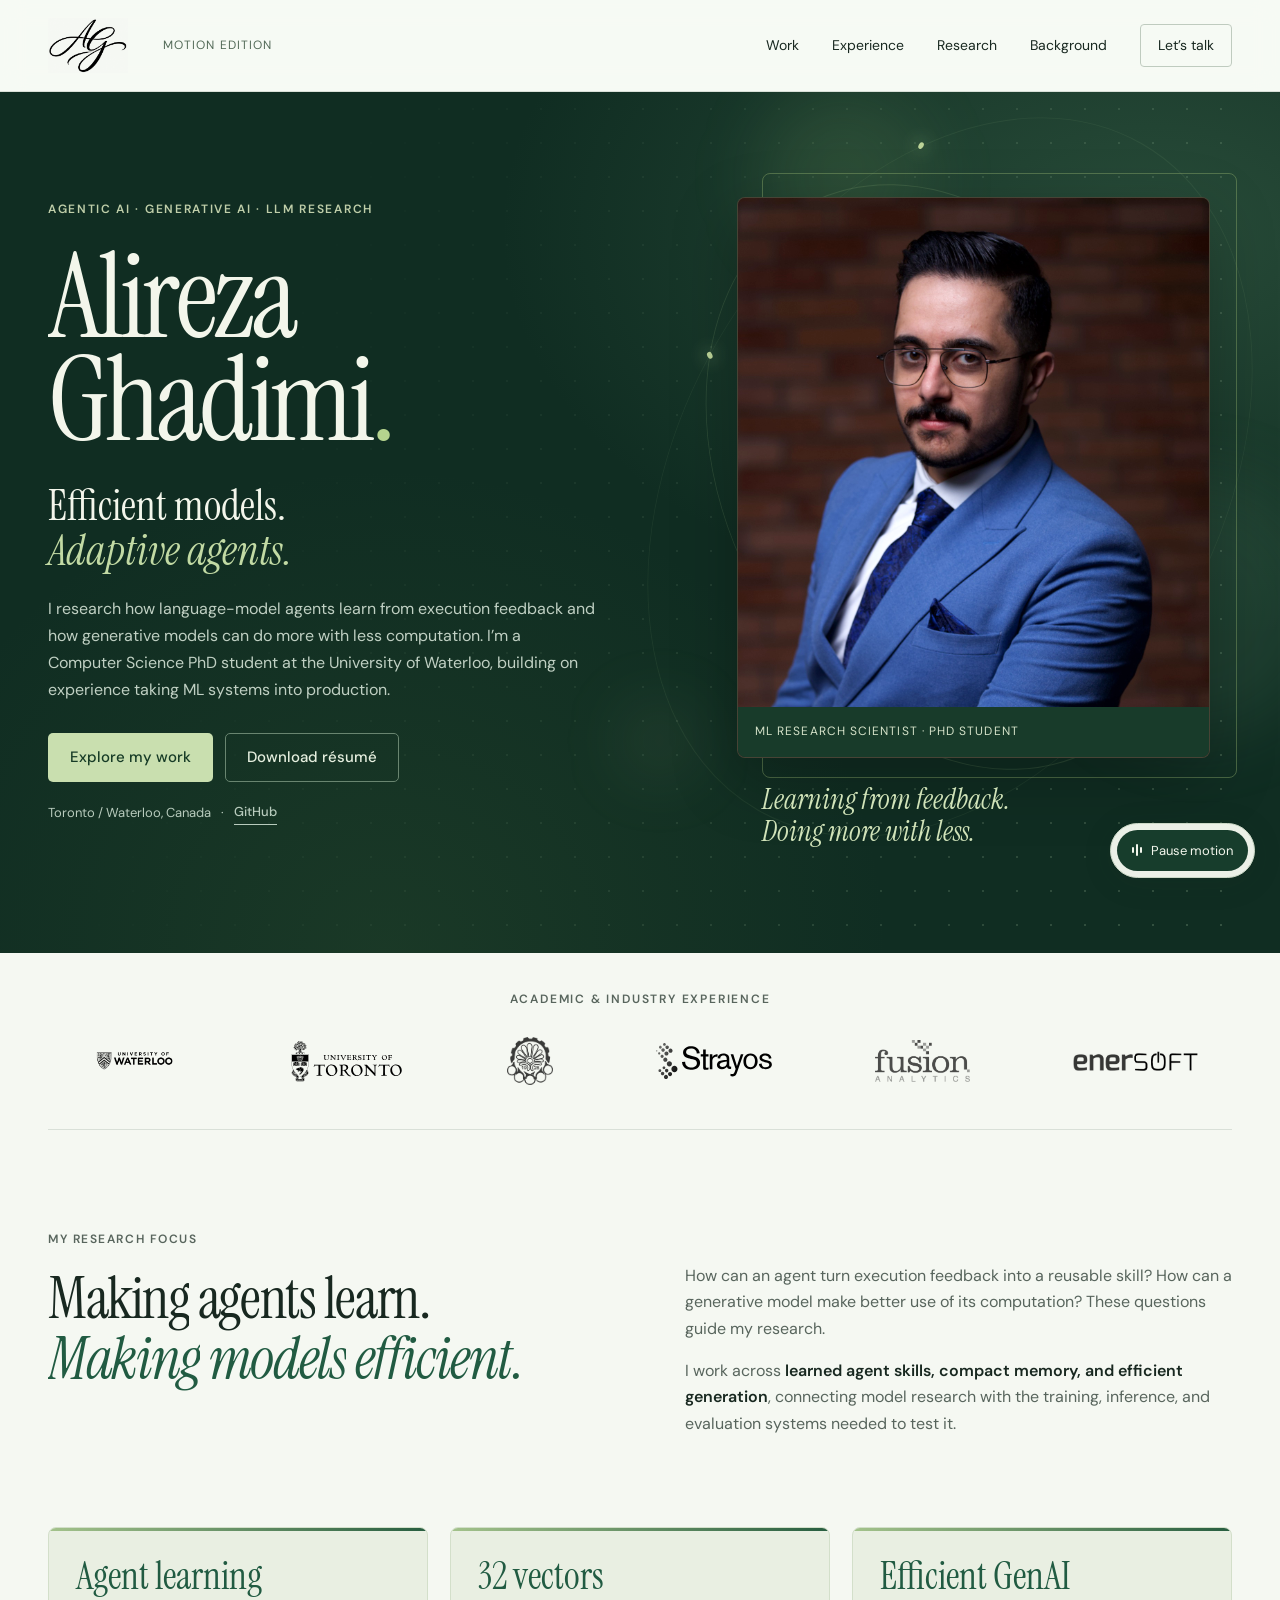
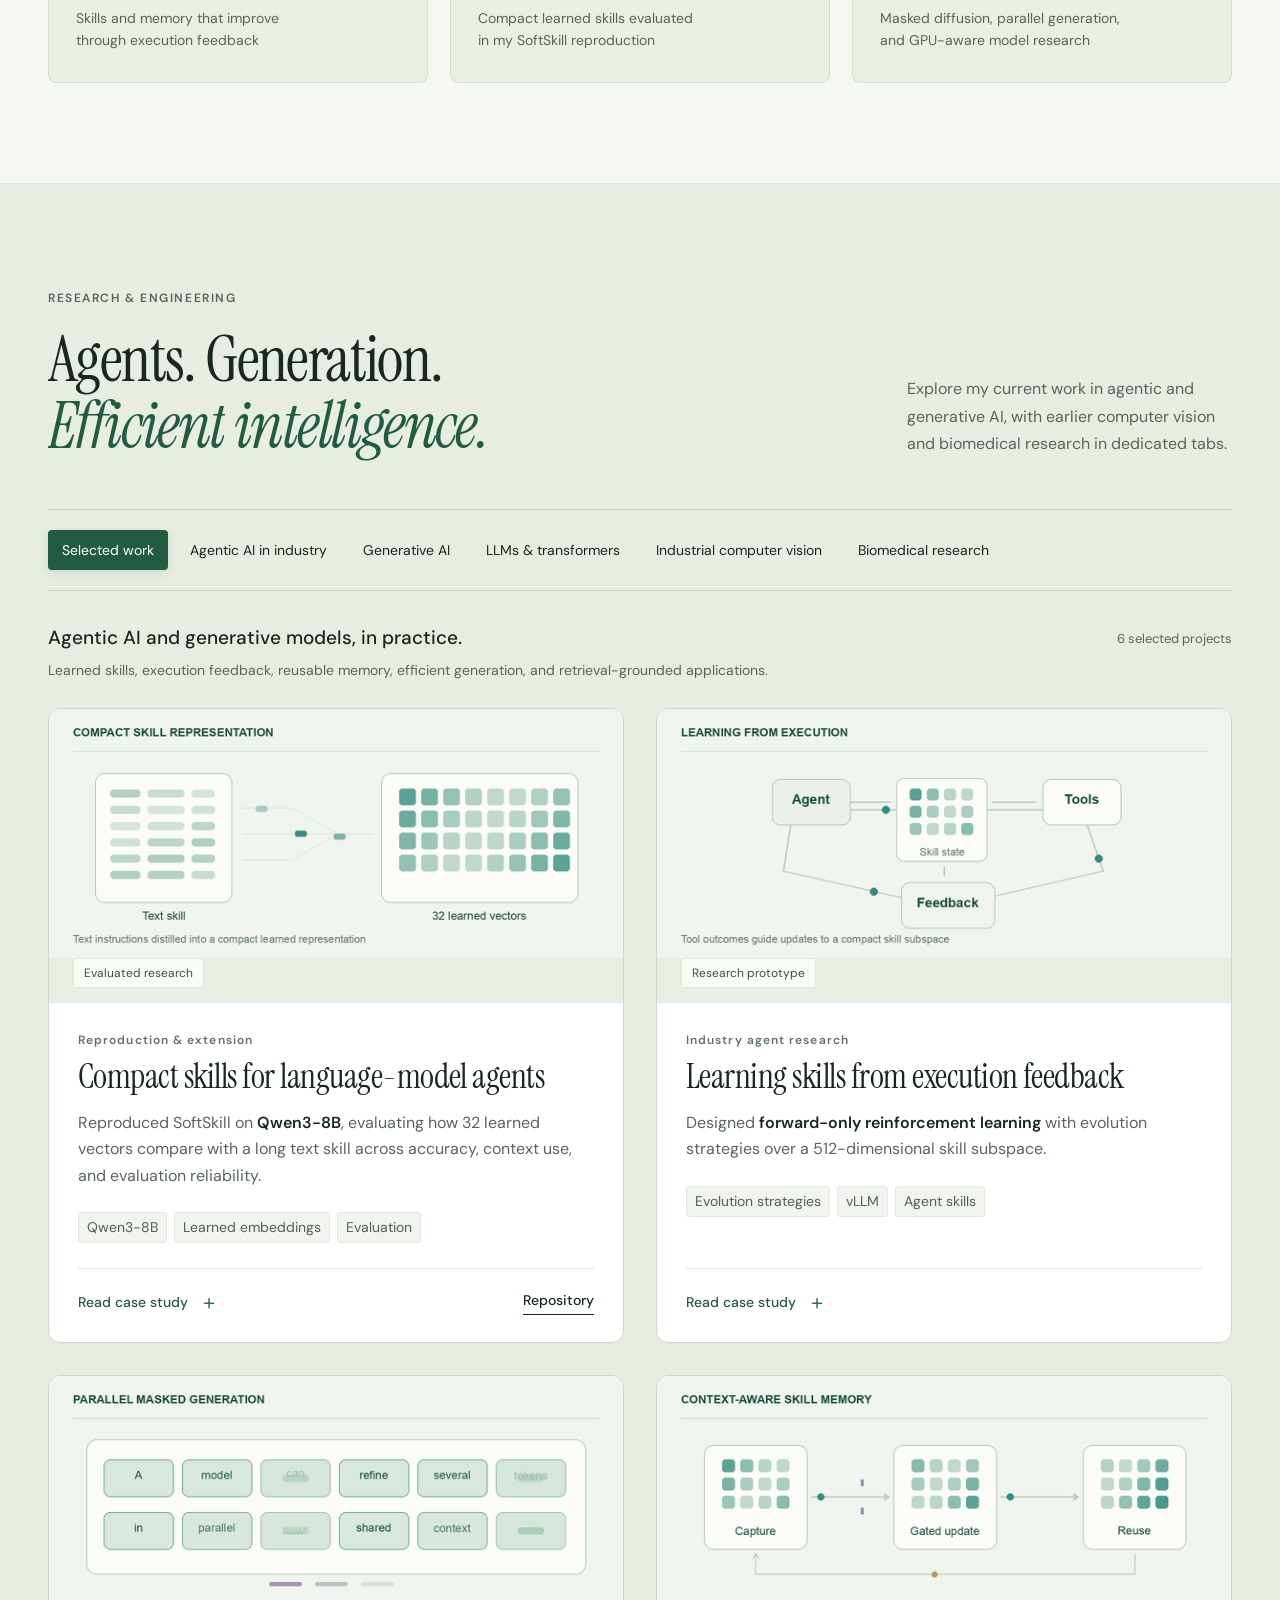
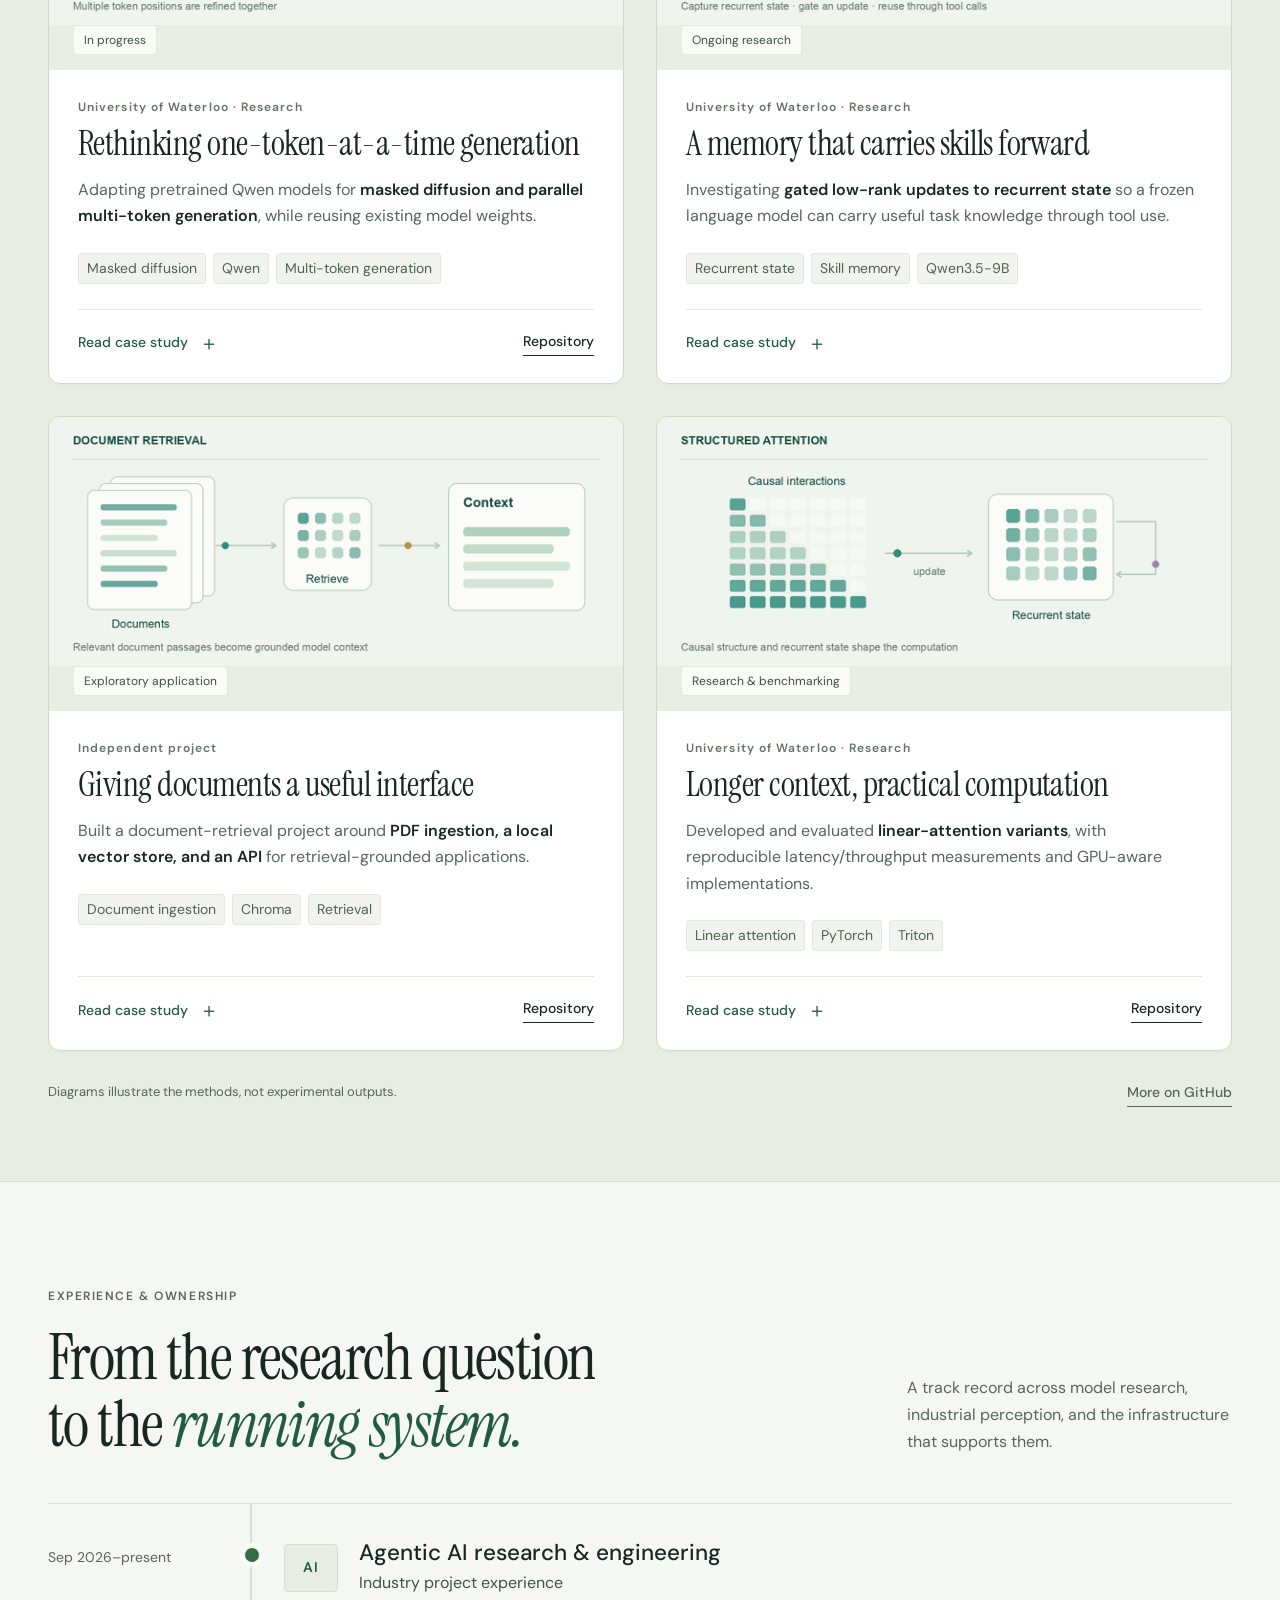
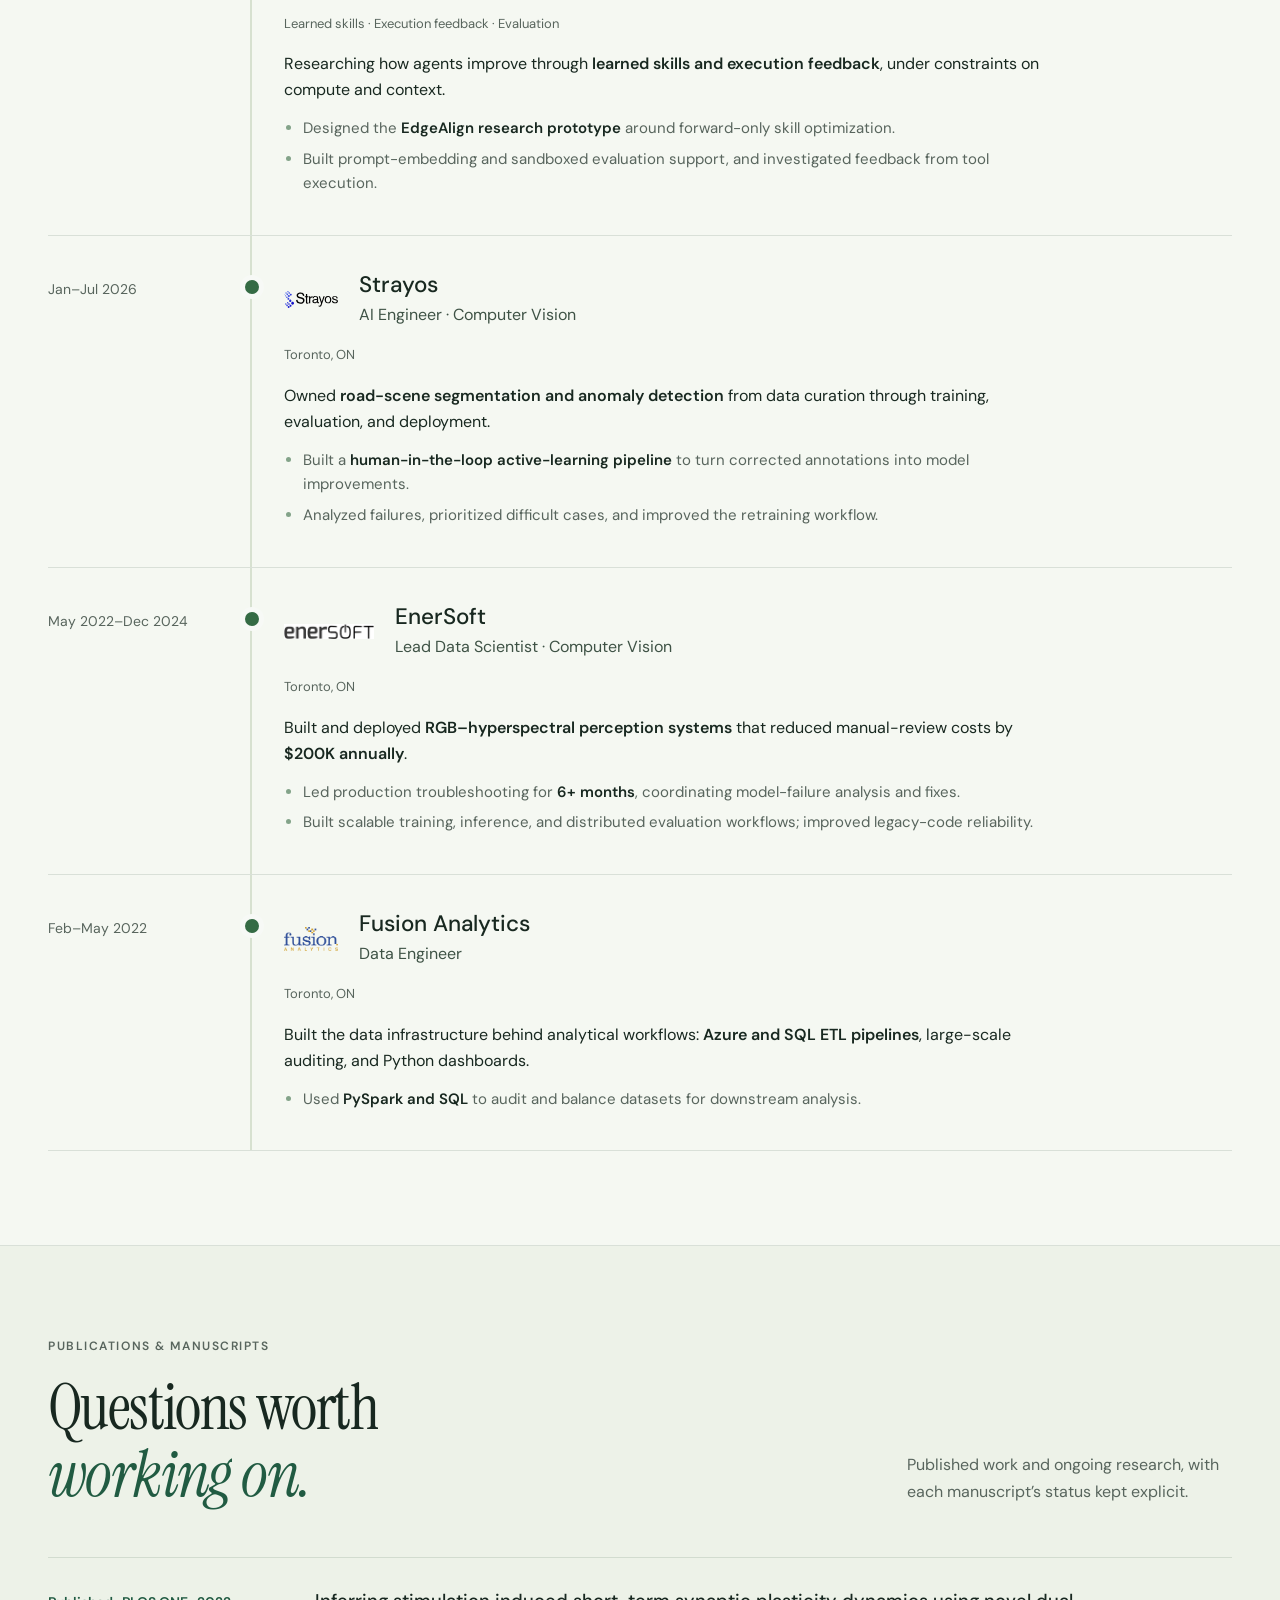
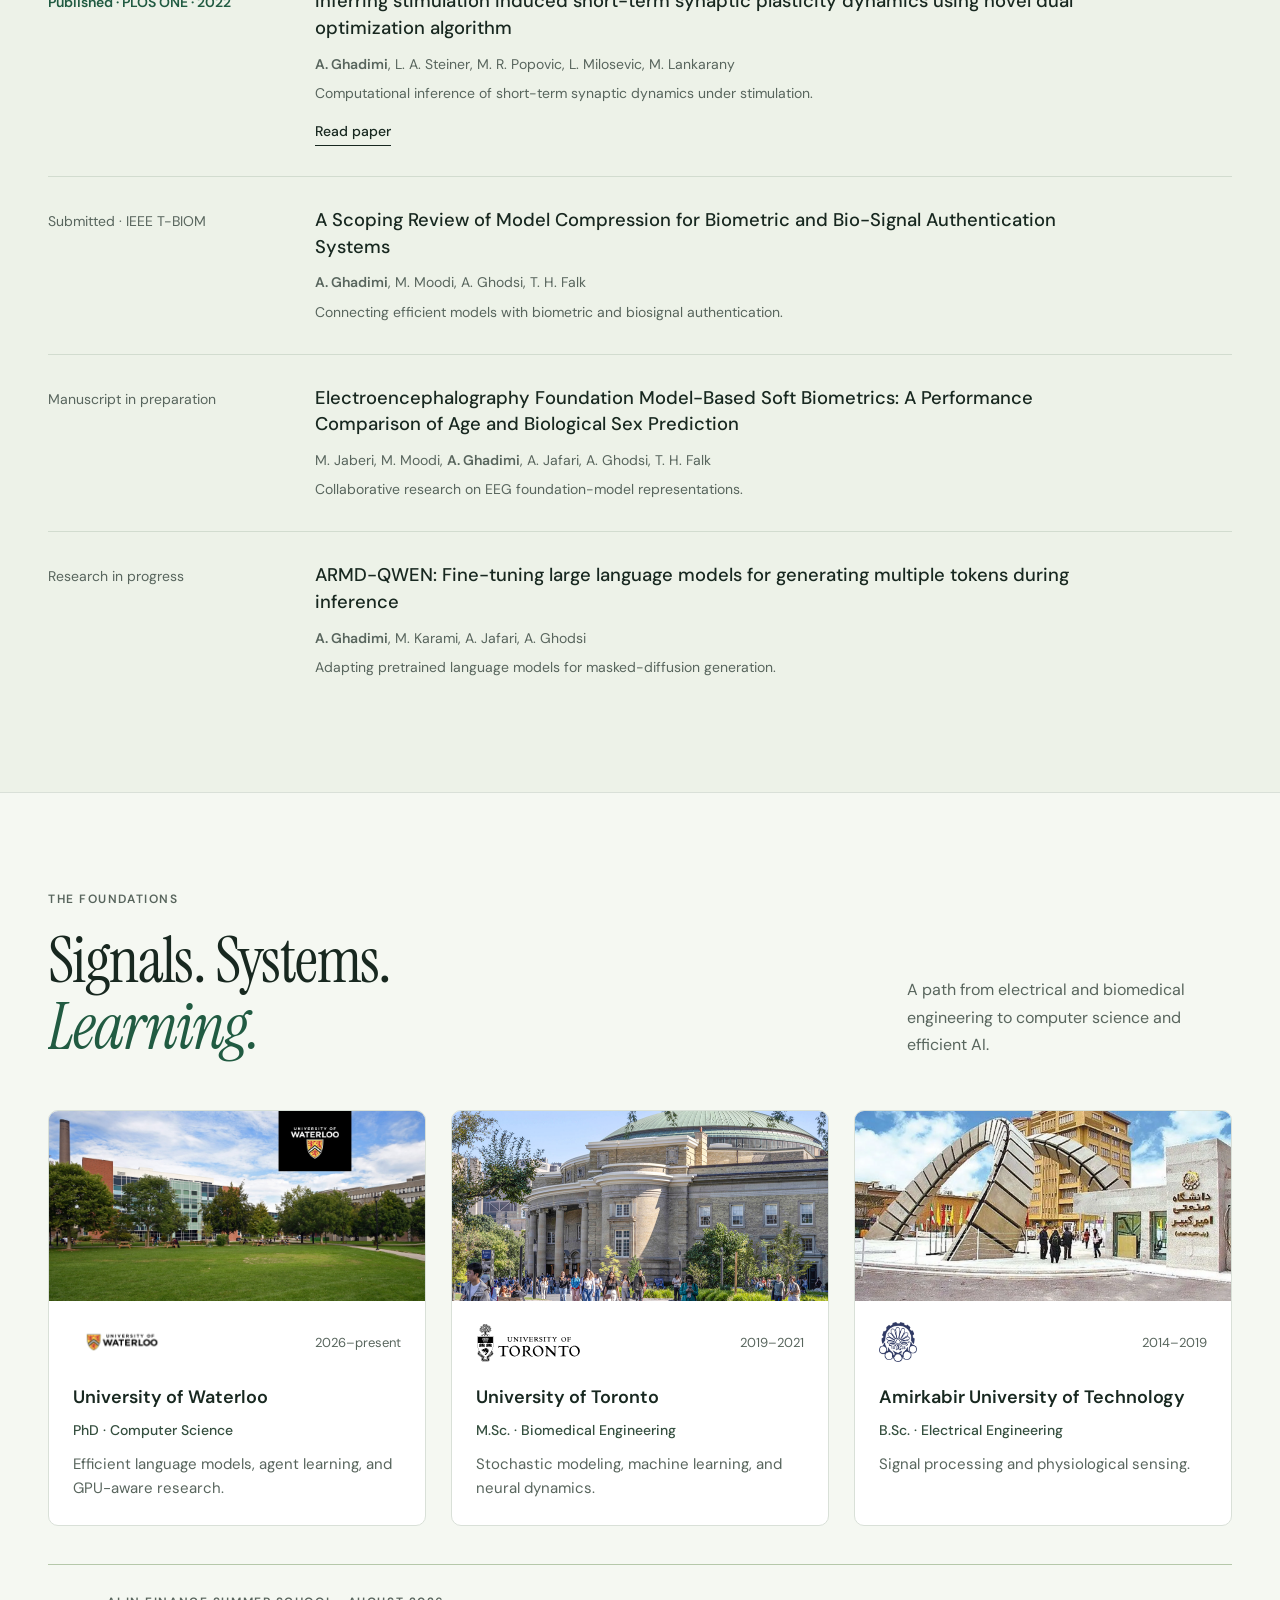
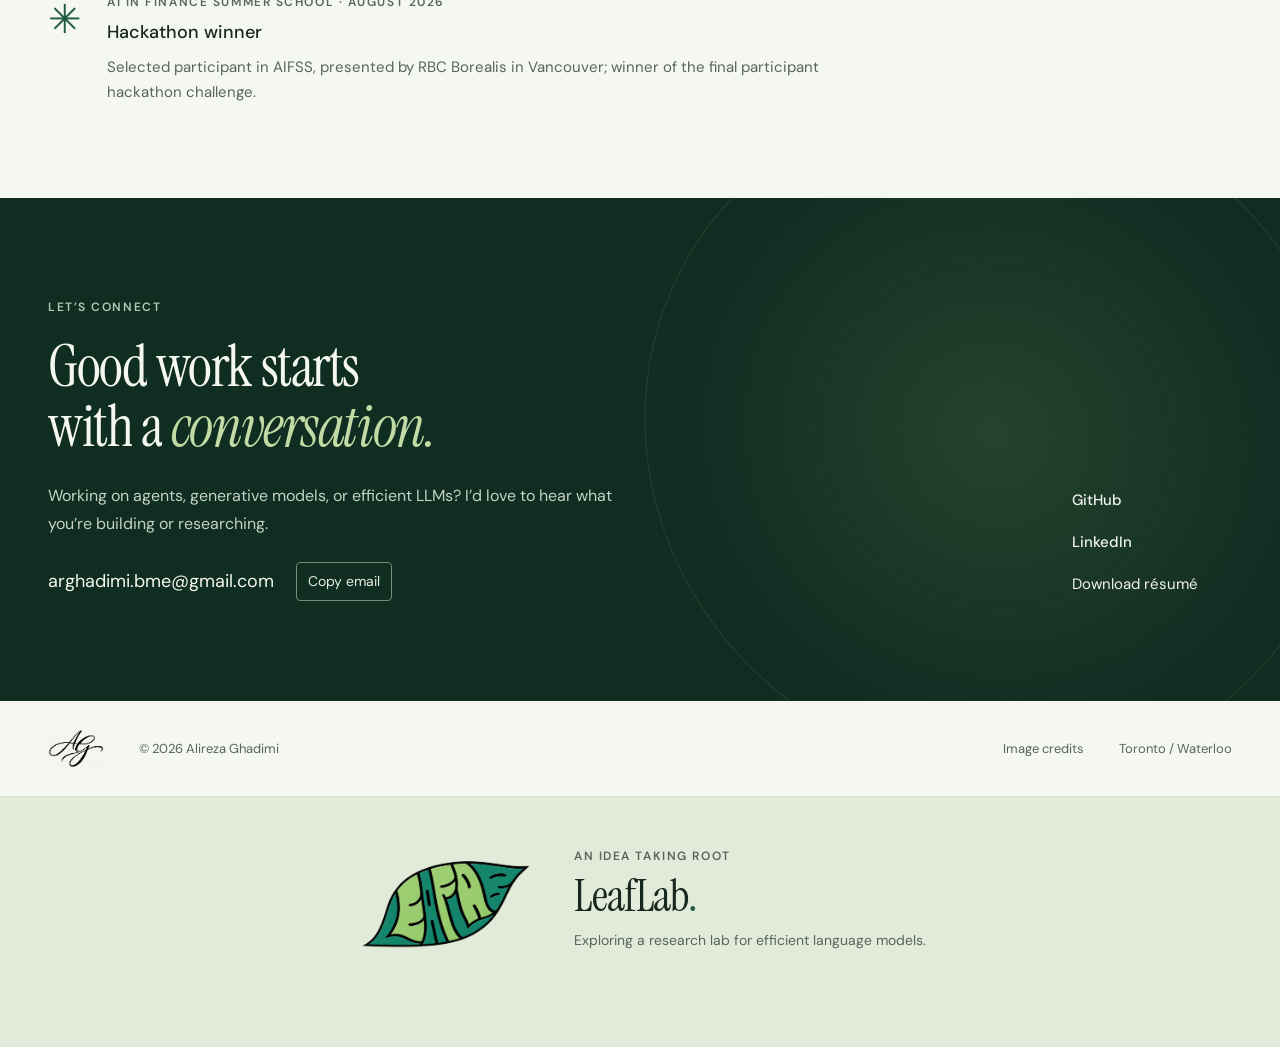
==== commit 587e8dee: "Serve the employer-neutral animated portfolio as the only Pages edition" ====
--- a/index.html
+++ b/index.html
@@ -1,69 +1,71 @@
 <!doctype html>
-<html lang="en"><head><meta charset="utf-8"><meta name="viewport" content="width=device-width,initial-scale=1"><meta name="theme-color" content="#f7f9f6"><meta name="description" content="Alireza Ghadimi: agentic AI, generative models, and efficient LLM research. Waterloo Computer Science PhD student studying learned agent skills, execution feedback, and multi-token generation."><meta property="og:title" content="Alireza Ghadimi — Agentic AI & Generative Models"><meta property="og:description" content="Efficient models. Adaptive agents. Research on agent learning, compact skills, and generative AI at the University of Waterloo."><meta property="og:type" content="website"><meta property="og:url" content="https://alireza-ghadimi.github.io/"><meta property="og:image" content="https://alireza-ghadimi.github.io/assets/alireza-portrait-original.jpg"><link rel="canonical" href="https://alireza-ghadimi.github.io/"><title>Alireza Ghadimi — Agentic AI & Generative Models</title><link rel="icon" href="assets/favicon.svg" type="image/svg+xml"><link rel="preload" href="assets/fonts/instrument-serif-normal-400.woff" as="font" type="font/woff" crossorigin><link rel="stylesheet" href="assets/fonts/fonts.css"><link rel="stylesheet" href="styles.css?v=6ceba1cffa"><script src="app.js?v=fbb8f69c71" defer></script><script type="application/ld+json">{"@context": "https://schema.org", "@type": "Person", "name": "Alireza Ghadimi", "url": "https://alireza-ghadimi.github.io/", "jobTitle": "ML Research Scientist and Computer Science PhD Student", "sameAs": ["https://github.com/Alireza-Ghadimi", "https://www.linkedin.com/in/Alireza-Ghadimi"], "affiliation": {"@type": "CollegeOrUniversity", "name": "University of Waterloo"}}</script></head>
-<body><a class="skip-link" href="#main">Skip to content</a>
-<header class="site-header"><div class="container header-inner"><a class="brand" href="#about" aria-label="Alireza Ghadimi home"><span class="signature-mark"><img src="assets/ag-signature.png" width="1254" height="1254" alt=""></span></a><button class="menu-toggle" type="button" aria-expanded="false" aria-controls="main-nav">Menu <span aria-hidden="true">☰</span></button><nav id="main-nav" aria-label="Main navigation"><a href="#work">Work</a><a href="#experience">Experience</a><a href="#research">Research</a><a href="#background">Background</a><a class="nav-contact" href="#contact">Let’s talk</a></nav></div></header>
-<main id="main"><section class="hero container" id="about" aria-labelledby="hero-title"><div class="hero-copy"><p class="overline hero-overline"><span aria-hidden="true"></span>AGENTIC AI · GENERATIVE AI · LLM RESEARCH</p><h1 id="hero-title">Alireza<br>Ghadimi<span>.</span></h1><p class="hero-thesis">Efficient models.<br> <em>Adaptive agents.</em></p><p class="hero-bio">I research how language-model agents learn from execution feedback and how generative models can do more with less computation. I’m a Computer Science PhD student at the University of Waterloo, building on experience taking ML systems into production.</p><div class="hero-actions"><a class="button button-green" href="#work">Explore my work</a><a class="button button-outline" href="assets/Alireza-Ghadimi-Resume.pdf?v=89367397e36b" download>Download résumé</a></div><p class="hero-location">Toronto / Waterloo, Canada <span aria-hidden="true">·</span> <a class="text-link" href="https://github.com/Alireza-Ghadimi" target="_blank" rel="noopener noreferrer">GitHub</a></p></div><div class="portrait-area"><div class="portrait-frame"><svg class="portrait" viewBox="440 270 1480 1470" preserveAspectRatio="xMidYMin slice" role="img" aria-labelledby="portrait-title"><title id="portrait-title">Alireza Ghadimi in a blue suit, cropped to his head and upper torso</title><image href="assets/alireza-portrait-original.jpg" width="2080" height="3120"/></svg><div class="portrait-caption"><span>ML RESEARCH SCIENTIST · PHD STUDENT</span><span aria-hidden="true">AG / 2026</span></div></div><p class="portrait-note">Learning from feedback.<br>Doing more with less.</p><span class="portrait-outline" aria-hidden="true"></span></div></section>
+<html lang="en"><head><meta charset="utf-8"><meta name="viewport" content="width=device-width,initial-scale=1"><meta name="theme-color" content="#f7f9f6"><meta name="description" content="Alireza Ghadimi: agentic AI, generative models, and efficient LLM research. Waterloo Computer Science PhD student studying learned agent skills, execution feedback, and multi-token generation."><meta property="og:title" content="Alireza Ghadimi — Agentic AI & Generative Models"><meta property="og:description" content="Efficient models. Adaptive agents. Research on agent learning, compact skills, and generative AI at the University of Waterloo."><meta property="og:type" content="website"><meta property="og:url" content="https://alireza-ghadimi.github.io/"><meta property="og:image" content="https://alireza-ghadimi.github.io/assets/alireza-portrait-original.jpg"><link rel="canonical" href="https://alireza-ghadimi.github.io/"><title>Alireza Ghadimi — Motion Edition</title><link rel="icon" href="assets/favicon.svg" type="image/svg+xml"><link rel="preload" href="assets/fonts/instrument-serif-normal-400.woff" as="font" type="font/woff" crossorigin><link rel="stylesheet" href="assets/fonts/fonts.css"><link rel="stylesheet" href="styles.css?v=018593ee9a"><script src="app.js?v=fbb8f69c71" defer></script><script type="application/ld+json">{"@context": "https://schema.org", "@type": "Person", "name": "Alireza Ghadimi", "url": "https://alireza-ghadimi.github.io/", "jobTitle": "ML Research Scientist and Computer Science PhD Student", "sameAs": ["https://github.com/Alireza-Ghadimi", "https://www.linkedin.com/in/Alireza-Ghadimi"], "affiliation": {"@type": "CollegeOrUniversity", "name": "University of Waterloo"}}</script><link rel="stylesheet" href="motion.css?v=b6b57973a4"><script src="motion.js?v=85cd6be59a" defer></script></head>
+<body class="motion-edition"><a class="skip-link" href="#main">Skip to content</a>
+<header class="site-header"><div class="container header-inner"><span class="edition-label">Motion edition</span><a class="brand" href="#about" aria-label="Alireza Ghadimi home"><span class="signature-mark"><img src="assets/ag-signature.png" width="1254" height="1254" alt=""></span></a><button class="menu-toggle" type="button" aria-expanded="false" aria-controls="main-nav">Menu <span aria-hidden="true">☰</span></button><nav id="main-nav" aria-label="Main navigation"><a href="#work">Work</a><a href="#experience">Experience</a><a href="#research">Research</a><a href="#background">Background</a><a class="nav-contact" href="#contact">Let’s talk</a></nav></div></header>
+<div class="reading-progress" aria-hidden="true"><span></span></div><aside class="motion-controls" aria-label="Display options"><button type="button" id="motion-toggle" aria-pressed="false"><span class="motion-symbol" aria-hidden="true"><i></i><i></i><i></i></span><span class="motion-toggle-label">Pause motion</span></button></aside>
+<main id="main"><section class="hero container" id="about" aria-labelledby="hero-title"><div class="hero-atmosphere" aria-hidden="true"><div class="hero-orbits"><span></span><span></span><span></span><b></b><b></b><b></b></div></div><div class="hero-copy"><p class="overline hero-overline"><span aria-hidden="true"></span>AGENTIC AI · GENERATIVE AI · LLM RESEARCH</p><h1 id="hero-title"><span class="name-line"><span>Alireza</span></span>
+<span class="name-line"><span>Ghadimi<b>.</b></span></span></h1><p class="hero-thesis">Efficient models.<br> <em>Adaptive agents.</em></p><p class="hero-bio">I research how language-model agents learn from execution feedback and how generative models can do more with less computation. I’m a Computer Science PhD student at the University of Waterloo, building on experience taking ML systems into production.</p><div class="hero-actions"><a class="button button-green" href="#work">Explore my work</a><a class="button button-outline" href="assets/Alireza-Ghadimi-Resume.pdf?v=89367397e36b" download>Download résumé</a></div><p class="hero-location">Toronto / Waterloo, Canada <span aria-hidden="true">·</span> <a class="text-link" href="https://github.com/Alireza-Ghadimi" target="_blank" rel="noopener noreferrer">GitHub</a></p></div><div class="portrait-area"><div class="portrait-frame"><svg class="portrait" viewBox="440 270 1480 1470" preserveAspectRatio="xMidYMin slice" role="img" aria-labelledby="portrait-title"><title id="portrait-title">Alireza Ghadimi in a blue suit, cropped to his head and upper torso</title><image href="assets/alireza-portrait-original.jpg" width="2080" height="3120"/></svg><div class="portrait-caption"><span>ML RESEARCH SCIENTIST · PHD STUDENT</span><span aria-hidden="true">AG / 2026</span></div></div><p class="portrait-note">Learning from feedback.<br>Doing more with less.</p><span class="portrait-outline" aria-hidden="true"></span></div></section>
 <section class="affiliations container" aria-label="Academic and industry background"><p class="overline">ACADEMIC & INDUSTRY EXPERIENCE</p><div class="logo-strip"><img src="assets/institution-waterloo-logo.png" class="logo-waterloo" alt="Waterloo" loading="lazy"><img src="assets/institution-toronto-logo.svg" class="logo-toronto" alt="University of Toronto" loading="lazy"><img src="assets/institution-amirkabir-logo.png" class="logo-amirkabir" alt="Amirkabir University" loading="lazy"><img src="assets/company-strayos-logo.svg" class="logo-strayos" alt="Strayos" loading="lazy"><img src="assets/company-fusion-logo.png" class="logo-fusion" alt="Fusion Analytics" loading="lazy"><img src="assets/company-enersoft-logo.png" class="logo-enersoft" alt="EnerSoft" loading="lazy"></div></section>
 <section class="perspective container" aria-labelledby="perspective-title"><div><p class="overline">MY RESEARCH FOCUS</p><h2 id="perspective-title">Making agents learn.<br><em>Making models efficient.</em></h2></div><div class="perspective-copy"><p>How can an agent turn execution feedback into a reusable skill? How can a generative model make better use of its computation? These questions guide my research.</p><p>I work across <strong>learned agent skills, compact memory, and efficient generation</strong>, connecting model research with the training, inference, and evaluation systems needed to test it.</p></div></section>
 <section class="impact-strip container" aria-label="Selected experience highlights"><div><strong>Agent learning</strong><span>Skills and memory that improve<br>through execution feedback</span></div><div><strong>32 vectors</strong><span>Compact learned skills evaluated<br>in my SoftSkill reproduction</span></div><div><strong>Efficient GenAI</strong><span>Masked diffusion, parallel generation,<br>and GPU-aware model research</span></div></section>
 <section class="work-section" id="work" aria-labelledby="work-title"><div class="container"><div class="section-heading"><div><p class="overline">RESEARCH & ENGINEERING</p><h2 id="work-title">Agents. Generation.<br><em>Efficient intelligence.</em></h2></div><p class="section-description">Explore my current work in agentic and generative AI, with earlier computer vision and biomedical research in dedicated tabs.</p></div><div class="work-tabs" role="tablist" aria-label="Explore work by domain"><button id="tab-selected" type="button" role="tab" aria-selected="true" aria-controls="work-panel" tabindex="0" data-filter="selected">Selected work</button><button id="tab-agents" type="button" role="tab" aria-selected="false" aria-controls="work-panel" tabindex="-1" data-filter="agents">Agentic AI in industry</button><button id="tab-genai" type="button" role="tab" aria-selected="false" aria-controls="work-panel" tabindex="-1" data-filter="genai">Generative AI</button><button id="tab-llm" type="button" role="tab" aria-selected="false" aria-controls="work-panel" tabindex="-1" data-filter="llm">LLMs &amp; transformers</button><button id="tab-vision" type="button" role="tab" aria-selected="false" aria-controls="work-panel" tabindex="-1" data-filter="vision">Industrial computer vision</button><button id="tab-biomedical" type="button" role="tab" aria-selected="false" aria-controls="work-panel" tabindex="-1" data-filter="biomedical">Biomedical research</button></div><div class="work-intro"><div><h3 id="domain-title">Agentic AI and generative models, in practice.</h3><p id="domain-description">Learned skills, execution feedback, reusable memory, efficient generation, and retrieval-grounded applications.</p></div><span id="work-count" role="status">6 selected projects</span></div><div id="work-panel" role="tabpanel" aria-labelledby="tab-selected" tabindex="0"><div class="work-grid"><article class="work-card" data-category="agents llm" data-featured="true" >
-      <div class="work-art"><svg viewBox="0 0 600 260" aria-hidden="true" focusable="false"><rect width="600" height="260" fill="#e5eee6"/><rect x="66" y="57" width="104" height="139" rx="6" fill="white" fill-opacity=".55" stroke="#236549" stroke-opacity=".3"/><path d="M85 82h62" stroke="#236549" opacity=".4" stroke-width="3" stroke-linecap="round"/><path d="M85 99h52" stroke="#236549" opacity=".4" stroke-width="3" stroke-linecap="round"/><path d="M85 116h42" stroke="#236549" opacity=".4" stroke-width="3" stroke-linecap="round"/><path d="M85 133h62" stroke="#236549" opacity=".4" stroke-width="3" stroke-linecap="round"/><path d="M85 150h52" stroke="#236549" opacity=".4" stroke-width="3" stroke-linecap="round"/><path d="M85 167h42" stroke="#236549" opacity=".4" stroke-width="3" stroke-linecap="round"/><path d="M191 128h54m-8-5 8 5-8 5" fill="none" stroke="#236549" stroke-width="1.5"/><rect x="274" y="79" width="18" height="20" rx="3" fill="#236549" opacity="0.25"/><rect x="299" y="79" width="18" height="20" rx="3" fill="#236549" opacity="0.45"/><rect x="324" y="79" width="18" height="20" rx="3" fill="#236549" opacity="0.65"/><rect x="349" y="79" width="18" height="20" rx="3" fill="#236549" opacity="0.8500000000000001"/><rect x="374" y="79" width="18" height="20" rx="3" fill="#236549" opacity="0.25"/><rect x="399" y="79" width="18" height="20" rx="3" fill="#236549" opacity="0.45"/><rect x="424" y="79" width="18" height="20" rx="3" fill="#236549" opacity="0.65"/><rect x="449" y="79" width="18" height="20" rx="3" fill="#236549" opacity="0.8500000000000001"/><rect x="274" y="107" width="18" height="20" rx="3" fill="#236549" opacity="0.25"/><rect x="299" y="107" width="18" height="20" rx="3" fill="#236549" opacity="0.45"/><rect x="324" y="107" width="18" height="20" rx="3" fill="#236549" opacity="0.65"/><rect x="349" y="107" width="18" height="20" rx="3" fill="#236549" opacity="0.8500000000000001"/><rect x="374" y="107" width="18" height="20" rx="3" fill="#236549" opacity="0.25"/><rect x="399" y="107" width="18" height="20" rx="3" fill="#236549" opacity="0.45"/><rect x="424" y="107" width="18" height="20" rx="3" fill="#236549" opacity="0.65"/><rect x="449" y="107" width="18" height="20" rx="3" fill="#236549" opacity="0.8500000000000001"/><rect x="274" y="135" width="18" height="20" rx="3" fill="#236549" opacity="0.25"/><rect x="299" y="135" width="18" height="20" rx="3" fill="#236549" opacity="0.45"/><rect x="324" y="135" width="18" height="20" rx="3" fill="#236549" opacity="0.65"/><rect x="349" y="135" width="18" height="20" rx="3" fill="#236549" opacity="0.8500000000000001"/><rect x="374" y="135" width="18" height="20" rx="3" fill="#236549" opacity="0.25"/><rect x="399" y="135" width="18" height="20" rx="3" fill="#236549" opacity="0.45"/><rect x="424" y="135" width="18" height="20" rx="3" fill="#236549" opacity="0.65"/><rect x="449" y="135" width="18" height="20" rx="3" fill="#236549" opacity="0.8500000000000001"/><rect x="274" y="163" width="18" height="20" rx="3" fill="#236549" opacity="0.25"/><rect x="299" y="163" width="18" height="20" rx="3" fill="#236549" opacity="0.45"/><rect x="324" y="163" width="18" height="20" rx="3" fill="#236549" opacity="0.65"/><rect x="349" y="163" width="18" height="20" rx="3" fill="#236549" opacity="0.8500000000000001"/><rect x="374" y="163" width="18" height="20" rx="3" fill="#236549" opacity="0.25"/><rect x="399" y="163" width="18" height="20" rx="3" fill="#236549" opacity="0.45"/><rect x="424" y="163" width="18" height="20" rx="3" fill="#236549" opacity="0.65"/><rect x="449" y="163" width="18" height="20" rx="3" fill="#236549" opacity="0.8500000000000001"/><text x="66" y="224" font-size="14" fill="#236549" opacity="1" font-family="Arial,sans-serif" letter-spacing="1">TEXT INSTRUCTIONS</text><text x="274" y="224" font-size="14" fill="#236549" opacity="1" font-family="Arial,sans-serif" letter-spacing="1">LEARNED REPRESENTATIONS</text></svg><span class="project-status">Evaluated research</span></div>
+      <div class="work-art"><img class="project-motion" src="assets/project-motion/softskill.png" data-poster="assets/project-motion/softskill.png" data-gif="assets/project-motion/softskill.gif" width="600" height="260" alt="" loading="lazy" decoding="async"><span class="project-status">Evaluated research</span></div>
       <div class="work-card-body"><p class="overline work-context">Reproduction &amp; extension</p><h3>Compact skills for language-model agents</h3><p class="work-summary">Reproduced SoftSkill on <strong>Qwen3-8B</strong>, evaluating how 32 learned vectors compare with a long text skill across accuracy, context use, and evaluation reliability.</p>
       <ul class="tags" aria-label="Methods"><li>Qwen3-8B</li><li>Learned embeddings</li><li>Evaluation</li></ul>
       <div class="work-links"><button type="button" class="case-link" data-case="softskill" aria-haspopup="dialog" aria-label="Read case study: SoftSkill on Qwen3-8B">Read case study<span aria-hidden="true">＋</span></button><a class="text-link" href="https://github.com/Alireza-Ghadimi/SoftSkill" target="_blank" rel="noopener noreferrer">Repository</a></div></div></article><article class="work-card" data-category="agents" data-featured="true" >
-      <div class="work-art"><svg viewBox="0 0 600 260" aria-hidden="true" focusable="false"><rect width="600" height="260" fill="#e2edeb"/><rect x="58" y="70" width="122" height="106" rx="9" fill="white" fill-opacity=".5" stroke="#24706b" stroke-opacity=".3"/><text x="69" y="197" font-size="14" fill="#24706b" opacity="1" font-family="Arial,sans-serif" letter-spacing="1">AGENT</text><rect x="239" y="70" width="122" height="106" rx="9" fill="white" fill-opacity=".5" stroke="#24706b" stroke-opacity=".3"/><text x="250" y="197" font-size="14" fill="#24706b" opacity="1" font-family="Arial,sans-serif" letter-spacing="1">TOOLS</text><rect x="420" y="70" width="122" height="106" rx="9" fill="white" fill-opacity=".5" stroke="#24706b" stroke-opacity=".3"/><text x="431" y="197" font-size="14" fill="#24706b" opacity="1" font-family="Arial,sans-serif" letter-spacing="1">FEEDBACK</text><rect x="88" y="96" width="14" height="12" rx="2" fill="#24706b" opacity="0.3"/><rect x="111" y="96" width="14" height="12" rx="2" fill="#24706b" opacity="0.3"/><rect x="134" y="96" width="14" height="12" rx="2" fill="#24706b" opacity="0.3"/><rect x="88" y="116" width="14" height="12" rx="2" fill="#24706b" opacity="0.55"/><rect x="111" y="116" width="14" height="12" rx="2" fill="#24706b" opacity="0.55"/><rect x="134" y="116" width="14" height="12" rx="2" fill="#24706b" opacity="0.55"/><rect x="88" y="136" width="14" height="12" rx="2" fill="#24706b" opacity="0.8"/><rect x="111" y="136" width="14" height="12" rx="2" fill="#24706b" opacity="0.8"/><rect x="134" y="136" width="14" height="12" rx="2" fill="#24706b" opacity="0.8"/><path d="m279 107-16 17 16 16m42-33 16 17-16 16m-17-39-11 48" fill="none" stroke="#24706b" stroke-width="2.5" stroke-linecap="round"/><path d="m451 122 17 18 34-37" fill="none" stroke="#24706b" stroke-width="3" stroke-linecap="round" stroke-linejoin="round"/><path d="M181 124h56m125 0h56M482 210v13H119v-13" fill="none" stroke="#24706b" stroke-dasharray="4 5" opacity=".7"/></svg><span class="project-status">Research prototype</span></div>
+      <div class="work-art"><img class="project-motion" src="assets/project-motion/edgealign.png" data-poster="assets/project-motion/edgealign.png" data-gif="assets/project-motion/edgealign.gif" width="600" height="260" alt="" loading="lazy" decoding="async"><span class="project-status">Research prototype</span></div>
       <div class="work-card-body"><p class="overline work-context">Industry agent research</p><h3>Learning skills from execution feedback</h3><p class="work-summary">Designed <strong>forward-only reinforcement learning</strong> with evolution strategies over a 512-dimensional skill subspace.</p>
       <ul class="tags" aria-label="Methods"><li>Evolution strategies</li><li>vLLM</li><li>Agent skills</li></ul>
       <div class="work-links"><button type="button" class="case-link" data-case="edgealign" aria-haspopup="dialog" aria-label="Read case study: EdgeAlign">Read case study<span aria-hidden="true">＋</span></button></div></div></article><article class="work-card" data-category="llm genai" data-featured="true" >
-      <div class="work-art"><svg viewBox="0 0 600 260" aria-hidden="true" focusable="false"><rect width="600" height="260" fill="#e9e8f1"/><rect x="66" y="58" width="30" height="29" rx="4" fill="white" fill-opacity="0.6" stroke="#766399" stroke-opacity=".22"/><rect x="105" y="58" width="30" height="29" rx="4" fill="#766399" fill-opacity="0.25" stroke="#766399" stroke-opacity=".22"/><rect x="144" y="58" width="30" height="29" rx="4" fill="#766399" fill-opacity="0.25" stroke="#766399" stroke-opacity=".22"/><rect x="183" y="58" width="30" height="29" rx="4" fill="#766399" fill-opacity="0.25" stroke="#766399" stroke-opacity=".22"/><rect x="222" y="58" width="30" height="29" rx="4" fill="white" fill-opacity="0.6" stroke="#766399" stroke-opacity=".22"/><rect x="261" y="58" width="30" height="29" rx="4" fill="#766399" fill-opacity="0.25" stroke="#766399" stroke-opacity=".22"/><rect x="300" y="58" width="30" height="29" rx="4" fill="#766399" fill-opacity="0.25" stroke="#766399" stroke-opacity=".22"/><rect x="339" y="58" width="30" height="29" rx="4" fill="#766399" fill-opacity="0.25" stroke="#766399" stroke-opacity=".22"/><rect x="378" y="58" width="30" height="29" rx="4" fill="white" fill-opacity="0.6" stroke="#766399" stroke-opacity=".22"/><rect x="417" y="58" width="30" height="29" rx="4" fill="#766399" fill-opacity="0.25" stroke="#766399" stroke-opacity=".22"/><rect x="456" y="58" width="30" height="29" rx="4" fill="#766399" fill-opacity="0.25" stroke="#766399" stroke-opacity=".22"/><rect x="495" y="58" width="30" height="29" rx="4" fill="#766399" fill-opacity="0.25" stroke="#766399" stroke-opacity=".22"/><rect x="66" y="97" width="30" height="29" rx="4" fill="#766399" fill-opacity="0.4" stroke="#766399" stroke-opacity=".22"/><rect x="105" y="97" width="30" height="29" rx="4" fill="#766399" fill-opacity="0.4" stroke="#766399" stroke-opacity=".22"/><rect x="144" y="97" width="30" height="29" rx="4" fill="#766399" fill-opacity="0.4" stroke="#766399" stroke-opacity=".22"/><rect x="183" y="97" width="30" height="29" rx="4" fill="white" fill-opacity="0.6" stroke="#766399" stroke-opacity=".22"/><rect x="222" y="97" width="30" height="29" rx="4" fill="#766399" fill-opacity="0.4" stroke="#766399" stroke-opacity=".22"/><rect x="261" y="97" width="30" height="29" rx="4" fill="#766399" fill-opacity="0.4" stroke="#766399" stroke-opacity=".22"/><rect x="300" y="97" width="30" height="29" rx="4" fill="#766399" fill-opacity="0.4" stroke="#766399" stroke-opacity=".22"/><rect x="339" y="97" width="30" height="29" rx="4" fill="white" fill-opacity="0.6" stroke="#766399" stroke-opacity=".22"/><rect x="378" y="97" width="30" height="29" rx="4" fill="#766399" fill-opacity="0.4" stroke="#766399" stroke-opacity=".22"/><rect x="417" y="97" width="30" height="29" rx="4" fill="#766399" fill-opacity="0.4" stroke="#766399" stroke-opacity=".22"/><rect x="456" y="97" width="30" height="29" rx="4" fill="#766399" fill-opacity="0.4" stroke="#766399" stroke-opacity=".22"/><rect x="495" y="97" width="30" height="29" rx="4" fill="white" fill-opacity="0.6" stroke="#766399" stroke-opacity=".22"/><rect x="66" y="136" width="30" height="29" rx="4" fill="#766399" fill-opacity="0.55" stroke="#766399" stroke-opacity=".22"/><rect x="105" y="136" width="30" height="29" rx="4" fill="#766399" fill-opacity="0.55" stroke="#766399" stroke-opacity=".22"/><rect x="144" y="136" width="30" height="29" rx="4" fill="white" fill-opacity="0.6" stroke="#766399" stroke-opacity=".22"/><rect x="183" y="136" width="30" height="29" rx="4" fill="#766399" fill-opacity="0.55" stroke="#766399" stroke-opacity=".22"/><rect x="222" y="136" width="30" height="29" rx="4" fill="#766399" fill-opacity="0.55" stroke="#766399" stroke-opacity=".22"/><rect x="261" y="136" width="30" height="29" rx="4" fill="#766399" fill-opacity="0.55" stroke="#766399" stroke-opacity=".22"/><rect x="300" y="136" width="30" height="29" rx="4" fill="white" fill-opacity="0.6" stroke="#766399" stroke-opacity=".22"/><rect x="339" y="136" width="30" height="29" rx="4" fill="#766399" fill-opacity="0.55" stroke="#766399" stroke-opacity=".22"/><rect x="378" y="136" width="30" height="29" rx="4" fill="#766399" fill-opacity="0.55" stroke="#766399" stroke-opacity=".22"/><rect x="417" y="136" width="30" height="29" rx="4" fill="#766399" fill-opacity="0.55" stroke="#766399" stroke-opacity=".22"/><rect x="456" y="136" width="30" height="29" rx="4" fill="white" fill-opacity="0.6" stroke="#766399" stroke-opacity=".22"/><rect x="495" y="136" width="30" height="29" rx="4" fill="#766399" fill-opacity="0.55" stroke="#766399" stroke-opacity=".22"/><rect x="66" y="175" width="30" height="29" rx="4" fill="#766399" fill-opacity="0.7" stroke="#766399" stroke-opacity=".22"/><rect x="105" y="175" width="30" height="29" rx="4" fill="white" fill-opacity="0.6" stroke="#766399" stroke-opacity=".22"/><rect x="144" y="175" width="30" height="29" rx="4" fill="#766399" fill-opacity="0.7" stroke="#766399" stroke-opacity=".22"/><rect x="183" y="175" width="30" height="29" rx="4" fill="#766399" fill-opacity="0.7" stroke="#766399" stroke-opacity=".22"/><rect x="222" y="175" width="30" height="29" rx="4" fill="#766399" fill-opacity="0.7" stroke="#766399" stroke-opacity=".22"/><rect x="261" y="175" width="30" height="29" rx="4" fill="white" fill-opacity="0.6" stroke="#766399" stroke-opacity=".22"/><rect x="300" y="175" width="30" height="29" rx="4" fill="#766399" fill-opacity="0.7" stroke="#766399" stroke-opacity=".22"/><rect x="339" y="175" width="30" height="29" rx="4" fill="#766399" fill-opacity="0.7" stroke="#766399" stroke-opacity=".22"/><rect x="378" y="175" width="30" height="29" rx="4" fill="#766399" fill-opacity="0.7" stroke="#766399" stroke-opacity=".22"/><rect x="417" y="175" width="30" height="29" rx="4" fill="white" fill-opacity="0.6" stroke="#766399" stroke-opacity=".22"/><rect x="456" y="175" width="30" height="29" rx="4" fill="#766399" fill-opacity="0.7" stroke="#766399" stroke-opacity=".22"/><rect x="495" y="175" width="30" height="29" rx="4" fill="#766399" fill-opacity="0.7" stroke="#766399" stroke-opacity=".22"/><text x="66" y="239" font-size="14" fill="#766399" opacity="1" font-family="Arial,sans-serif" letter-spacing="1">CONTEXT</text><text x="368" y="239" font-size="14" fill="#766399" opacity="1" font-family="Arial,sans-serif" letter-spacing="1">PARALLEL COMPUTATION</text></svg><span class="project-status">In progress</span></div>
+      <div class="work-art"><img class="project-motion" src="assets/project-motion/armd.png" data-poster="assets/project-motion/armd.png" data-gif="assets/project-motion/armd.gif" width="600" height="260" alt="" loading="lazy" decoding="async"><span class="project-status">In progress</span></div>
       <div class="work-card-body"><p class="overline work-context">University of Waterloo · Research</p><h3>Rethinking one-token-at-a-time generation</h3><p class="work-summary">Adapting pretrained Qwen models for <strong>masked diffusion and parallel multi-token generation</strong>, while reusing existing model weights.</p>
       <ul class="tags" aria-label="Methods"><li>Masked diffusion</li><li>Qwen</li><li>Multi-token generation</li></ul>
       <div class="work-links"><button type="button" class="case-link" data-case="armd" aria-haspopup="dialog" aria-label="Read case study: ARMD-QWEN">Read case study<span aria-hidden="true">＋</span></button><a class="text-link" href="https://github.com/Alireza-Ghadimi/QWEN-ARMDE" target="_blank" rel="noopener noreferrer">Repository</a></div></div></article><article class="work-card" data-category="agents llm" data-featured="true" >
-      <div class="work-art"><svg viewBox="0 0 600 260" aria-hidden="true" focusable="false"><rect width="600" height="260" fill="#e9eee8"/><rect x="68" y="74" width="104" height="110" rx="7" fill="white" fill-opacity=".5" stroke="#507456" stroke-opacity=".4"/><text x="78" y="216" font-size="14" fill="#507456" opacity="1" font-family="Arial,sans-serif" letter-spacing="1">CAPTURE</text><rect x="89" y="96" width="16" height="16" rx="3" fill="#507456" opacity="0.2"/><rect x="112" y="96" width="16" height="16" rx="3" fill="#507456" opacity="0.4"/><rect x="135" y="96" width="16" height="16" rx="3" fill="#507456" opacity="0.6000000000000001"/><rect x="89" y="119" width="16" height="16" rx="3" fill="#507456" opacity="0.4"/><rect x="112" y="119" width="16" height="16" rx="3" fill="#507456" opacity="0.6000000000000001"/><rect x="135" y="119" width="16" height="16" rx="3" fill="#507456" opacity="0.8"/><rect x="89" y="142" width="16" height="16" rx="3" fill="#507456" opacity="0.6000000000000001"/><rect x="112" y="142" width="16" height="16" rx="3" fill="#507456" opacity="0.8"/><rect x="135" y="142" width="16" height="16" rx="3" fill="#507456" opacity="0.2"/><rect x="249" y="74" width="104" height="110" rx="7" fill="white" fill-opacity=".5" stroke="#507456" stroke-opacity=".4"/><text x="259" y="216" font-size="14" fill="#507456" opacity="1" font-family="Arial,sans-serif" letter-spacing="1">UPDATE</text><rect x="270" y="96" width="16" height="16" rx="3" fill="#507456" opacity="0.4"/><rect x="293" y="96" width="16" height="16" rx="3" fill="#507456" opacity="0.6000000000000001"/><rect x="316" y="96" width="16" height="16" rx="3" fill="#507456" opacity="0.8"/><rect x="270" y="119" width="16" height="16" rx="3" fill="#507456" opacity="0.6000000000000001"/><rect x="293" y="119" width="16" height="16" rx="3" fill="#507456" opacity="0.8"/><rect x="316" y="119" width="16" height="16" rx="3" fill="#507456" opacity="0.2"/><rect x="270" y="142" width="16" height="16" rx="3" fill="#507456" opacity="0.8"/><rect x="293" y="142" width="16" height="16" rx="3" fill="#507456" opacity="0.2"/><rect x="316" y="142" width="16" height="16" rx="3" fill="#507456" opacity="0.4"/><rect x="430" y="74" width="104" height="110" rx="7" fill="white" fill-opacity=".5" stroke="#507456" stroke-opacity=".4"/><text x="440" y="216" font-size="14" fill="#507456" opacity="1" font-family="Arial,sans-serif" letter-spacing="1">REUSE</text><rect x="451" y="96" width="16" height="16" rx="3" fill="#507456" opacity="0.6000000000000001"/><rect x="474" y="96" width="16" height="16" rx="3" fill="#507456" opacity="0.8"/><rect x="497" y="96" width="16" height="16" rx="3" fill="#507456" opacity="0.2"/><rect x="451" y="119" width="16" height="16" rx="3" fill="#507456" opacity="0.8"/><rect x="474" y="119" width="16" height="16" rx="3" fill="#507456" opacity="0.2"/><rect x="497" y="119" width="16" height="16" rx="3" fill="#507456" opacity="0.4"/><rect x="451" y="142" width="16" height="16" rx="3" fill="#507456" opacity="0.2"/><rect x="474" y="142" width="16" height="16" rx="3" fill="#507456" opacity="0.4"/><rect x="497" y="142" width="16" height="16" rx="3" fill="#507456" opacity="0.6000000000000001"/><path d="M174 127h72m109 0h72M301 74V39h180v35" fill="none" stroke="#507456" stroke-width="1.5" stroke-dasharray="4 4"/><circle cx="300" cy="40" r="8" fill="#507456"/></svg><span class="project-status">Ongoing research</span></div>
+      <div class="work-art"><img class="project-motion" src="assets/project-motion/skill-memory.png" data-poster="assets/project-motion/skill-memory.png" data-gif="assets/project-motion/skill-memory.gif" width="600" height="260" alt="" loading="lazy" decoding="async"><span class="project-status">Ongoing research</span></div>
       <div class="work-card-body"><p class="overline work-context">University of Waterloo · Research</p><h3>A memory that carries skills forward</h3><p class="work-summary">Investigating <strong>gated low-rank updates to recurrent state</strong> so a frozen language model can carry useful task knowledge through tool use.</p>
       <ul class="tags" aria-label="Methods"><li>Recurrent state</li><li>Skill memory</li><li>Qwen3.5-9B</li></ul>
       <div class="work-links"><button type="button" class="case-link" data-case="skill-memory" aria-haspopup="dialog" aria-label="Read case study: Context-aware skill memory">Read case study<span aria-hidden="true">＋</span></button></div></div></article><article class="work-card" data-category="genai" data-featured="true" >
-      <div class="work-art"><svg viewBox="0 0 600 260" aria-hidden="true" focusable="false"><rect width="600" height="260" fill="#f0ece3"/><rect x="62" y="76" width="112" height="103" rx="8" fill="white" fill-opacity=".55" stroke="#8d7349" stroke-opacity=".4"/><text x="73" y="210" font-size="14" fill="#8d7349" opacity="1" font-family="Arial,sans-serif" letter-spacing="1">DOCUMENTS</text><rect x="246" y="76" width="112" height="103" rx="8" fill="white" fill-opacity=".55" stroke="#8d7349" stroke-opacity=".4"/><text x="257" y="210" font-size="14" fill="#8d7349" opacity="1" font-family="Arial,sans-serif" letter-spacing="1">RETRIEVAL</text><rect x="432" y="76" width="112" height="103" rx="8" fill="white" fill-opacity=".55" stroke="#8d7349" stroke-opacity=".4"/><text x="443" y="210" font-size="14" fill="#8d7349" opacity="1" font-family="Arial,sans-serif" letter-spacing="1">CONTEXT</text><path d="M175 126h70m113 0h74" stroke="#8d7349" stroke-dasharray="3 5"/><path d="M81 103h71" stroke="#8d7349" stroke-width="3" opacity="0.25"/><path d="M81 122h71" stroke="#8d7349" stroke-width="3" opacity="0.45"/><path d="M81 141h71" stroke="#8d7349" stroke-width="3" opacity="0.65"/><path d="M267 103h71" stroke="#8d7349" stroke-width="3" opacity="0.25"/><path d="M267 122h71" stroke="#8d7349" stroke-width="3" opacity="0.45"/><path d="M267 141h71" stroke="#8d7349" stroke-width="3" opacity="0.65"/><path d="M452 103h71" stroke="#8d7349" stroke-width="3" opacity="0.25"/><path d="M452 122h71" stroke="#8d7349" stroke-width="3" opacity="0.45"/><path d="M452 141h71" stroke="#8d7349" stroke-width="3" opacity="0.65"/></svg><span class="project-status">Exploratory application</span></div>
+      <div class="work-art"><img class="project-motion" src="assets/project-motion/document-rag.png" data-poster="assets/project-motion/document-rag.png" data-gif="assets/project-motion/document-rag.gif" width="600" height="260" alt="" loading="lazy" decoding="async"><span class="project-status">Exploratory application</span></div>
       <div class="work-card-body"><p class="overline work-context">Independent project</p><h3>Giving documents a useful interface</h3><p class="work-summary">Built a document-retrieval project around <strong>PDF ingestion, a local vector store, and an API</strong> for retrieval-grounded applications.</p>
       <ul class="tags" aria-label="Methods"><li>Document ingestion</li><li>Chroma</li><li>Retrieval</li></ul>
       <div class="work-links"><button type="button" class="case-link" data-case="document-rag" aria-haspopup="dialog" aria-label="Read case study: Intelligent document RAG">Read case study<span aria-hidden="true">＋</span></button><a class="text-link" href="https://github.com/Alireza-Ghadimi/intelligent-doc-rag" target="_blank" rel="noopener noreferrer">Repository</a></div></div></article><article class="work-card" data-category="llm" data-featured="true" >
-      <div class="work-art"><svg viewBox="0 0 600 260" aria-hidden="true" focusable="false"><rect width="600" height="260" fill="#e9eee8"/><rect x="66" y="58" width="30" height="29" rx="4" fill="#507456" fill-opacity="0.25" stroke="#507456" stroke-opacity=".22"/><rect x="105" y="58" width="30" height="29" rx="4" fill="white" fill-opacity="0.6" stroke="#507456" stroke-opacity=".22"/><rect x="144" y="58" width="30" height="29" rx="4" fill="white" fill-opacity="0.6" stroke="#507456" stroke-opacity=".22"/><rect x="183" y="58" width="30" height="29" rx="4" fill="white" fill-opacity="0.6" stroke="#507456" stroke-opacity=".22"/><rect x="222" y="58" width="30" height="29" rx="4" fill="white" fill-opacity="0.6" stroke="#507456" stroke-opacity=".22"/><rect x="261" y="58" width="30" height="29" rx="4" fill="white" fill-opacity="0.6" stroke="#507456" stroke-opacity=".22"/><rect x="300" y="58" width="30" height="29" rx="4" fill="white" fill-opacity="0.6" stroke="#507456" stroke-opacity=".22"/><rect x="339" y="58" width="30" height="29" rx="4" fill="white" fill-opacity="0.6" stroke="#507456" stroke-opacity=".22"/><rect x="378" y="58" width="30" height="29" rx="4" fill="white" fill-opacity="0.6" stroke="#507456" stroke-opacity=".22"/><rect x="417" y="58" width="30" height="29" rx="4" fill="white" fill-opacity="0.6" stroke="#507456" stroke-opacity=".22"/><rect x="456" y="58" width="30" height="29" rx="4" fill="white" fill-opacity="0.6" stroke="#507456" stroke-opacity=".22"/><rect x="495" y="58" width="30" height="29" rx="4" fill="white" fill-opacity="0.6" stroke="#507456" stroke-opacity=".22"/><rect x="66" y="97" width="30" height="29" rx="4" fill="#507456" fill-opacity="0.4" stroke="#507456" stroke-opacity=".22"/><rect x="105" y="97" width="30" height="29" rx="4" fill="#507456" fill-opacity="0.4" stroke="#507456" stroke-opacity=".22"/><rect x="144" y="97" width="30" height="29" rx="4" fill="#507456" fill-opacity="0.4" stroke="#507456" stroke-opacity=".22"/><rect x="183" y="97" width="30" height="29" rx="4" fill="#507456" fill-opacity="0.4" stroke="#507456" stroke-opacity=".22"/><rect x="222" y="97" width="30" height="29" rx="4" fill="white" fill-opacity="0.6" stroke="#507456" stroke-opacity=".22"/><rect x="261" y="97" width="30" height="29" rx="4" fill="white" fill-opacity="0.6" stroke="#507456" stroke-opacity=".22"/><rect x="300" y="97" width="30" height="29" rx="4" fill="white" fill-opacity="0.6" stroke="#507456" stroke-opacity=".22"/><rect x="339" y="97" width="30" height="29" rx="4" fill="white" fill-opacity="0.6" stroke="#507456" stroke-opacity=".22"/><rect x="378" y="97" width="30" height="29" rx="4" fill="white" fill-opacity="0.6" stroke="#507456" stroke-opacity=".22"/><rect x="417" y="97" width="30" height="29" rx="4" fill="white" fill-opacity="0.6" stroke="#507456" stroke-opacity=".22"/><rect x="456" y="97" width="30" height="29" rx="4" fill="white" fill-opacity="0.6" stroke="#507456" stroke-opacity=".22"/><rect x="495" y="97" width="30" height="29" rx="4" fill="white" fill-opacity="0.6" stroke="#507456" stroke-opacity=".22"/><rect x="66" y="136" width="30" height="29" rx="4" fill="#507456" fill-opacity="0.55" stroke="#507456" stroke-opacity=".22"/><rect x="105" y="136" width="30" height="29" rx="4" fill="#507456" fill-opacity="0.55" stroke="#507456" stroke-opacity=".22"/><rect x="144" y="136" width="30" height="29" rx="4" fill="#507456" fill-opacity="0.55" stroke="#507456" stroke-opacity=".22"/><rect x="183" y="136" width="30" height="29" rx="4" fill="#507456" fill-opacity="0.55" stroke="#507456" stroke-opacity=".22"/><rect x="222" y="136" width="30" height="29" rx="4" fill="#507456" fill-opacity="0.55" stroke="#507456" stroke-opacity=".22"/><rect x="261" y="136" width="30" height="29" rx="4" fill="#507456" fill-opacity="0.55" stroke="#507456" stroke-opacity=".22"/><rect x="300" y="136" width="30" height="29" rx="4" fill="#507456" fill-opacity="0.55" stroke="#507456" stroke-opacity=".22"/><rect x="339" y="136" width="30" height="29" rx="4" fill="white" fill-opacity="0.6" stroke="#507456" stroke-opacity=".22"/><rect x="378" y="136" width="30" height="29" rx="4" fill="white" fill-opacity="0.6" stroke="#507456" stroke-opacity=".22"/><rect x="417" y="136" width="30" height="29" rx="4" fill="white" fill-opacity="0.6" stroke="#507456" stroke-opacity=".22"/><rect x="456" y="136" width="30" height="29" rx="4" fill="white" fill-opacity="0.6" stroke="#507456" stroke-opacity=".22"/><rect x="495" y="136" width="30" height="29" rx="4" fill="white" fill-opacity="0.6" stroke="#507456" stroke-opacity=".22"/><rect x="66" y="175" width="30" height="29" rx="4" fill="#507456" fill-opacity="0.7" stroke="#507456" stroke-opacity=".22"/><rect x="105" y="175" width="30" height="29" rx="4" fill="#507456" fill-opacity="0.7" stroke="#507456" stroke-opacity=".22"/><rect x="144" y="175" width="30" height="29" rx="4" fill="#507456" fill-opacity="0.7" stroke="#507456" stroke-opacity=".22"/><rect x="183" y="175" width="30" height="29" rx="4" fill="#507456" fill-opacity="0.7" stroke="#507456" stroke-opacity=".22"/><rect x="222" y="175" width="30" height="29" rx="4" fill="#507456" fill-opacity="0.7" stroke="#507456" stroke-opacity=".22"/><rect x="261" y="175" width="30" height="29" rx="4" fill="#507456" fill-opacity="0.7" stroke="#507456" stroke-opacity=".22"/><rect x="300" y="175" width="30" height="29" rx="4" fill="#507456" fill-opacity="0.7" stroke="#507456" stroke-opacity=".22"/><rect x="339" y="175" width="30" height="29" rx="4" fill="#507456" fill-opacity="0.7" stroke="#507456" stroke-opacity=".22"/><rect x="378" y="175" width="30" height="29" rx="4" fill="#507456" fill-opacity="0.7" stroke="#507456" stroke-opacity=".22"/><rect x="417" y="175" width="30" height="29" rx="4" fill="#507456" fill-opacity="0.7" stroke="#507456" stroke-opacity=".22"/><rect x="456" y="175" width="30" height="29" rx="4" fill="white" fill-opacity="0.6" stroke="#507456" stroke-opacity=".22"/><rect x="495" y="175" width="30" height="29" rx="4" fill="white" fill-opacity="0.6" stroke="#507456" stroke-opacity=".22"/><text x="66" y="239" font-size="14" fill="#507456" opacity="1" font-family="Arial,sans-serif" letter-spacing="1">CONTEXT</text><text x="368" y="239" font-size="14" fill="#507456" opacity="1" font-family="Arial,sans-serif" letter-spacing="1">PARALLEL COMPUTATION</text></svg><span class="project-status">Research &amp; benchmarking</span></div>
+      <div class="work-art"><img class="project-motion" src="assets/project-motion/linear-attention.png" data-poster="assets/project-motion/linear-attention.png" data-gif="assets/project-motion/linear-attention.gif" width="600" height="260" alt="" loading="lazy" decoding="async"><span class="project-status">Research &amp; benchmarking</span></div>
       <div class="work-card-body"><p class="overline work-context">University of Waterloo · Research</p><h3>Longer context, practical computation</h3><p class="work-summary">Developed and evaluated <strong>linear-attention variants</strong>, with reproducible latency/throughput measurements and GPU-aware implementations.</p>
       <ul class="tags" aria-label="Methods"><li>Linear attention</li><li>PyTorch</li><li>Triton</li></ul>
       <div class="work-links"><button type="button" class="case-link" data-case="linear-attention" aria-haspopup="dialog" aria-label="Read case study: Linear attention &amp; GPU execution">Read case study<span aria-hidden="true">＋</span></button><a class="text-link" href="https://github.com/Alireza-Ghadimi/flash-linear-attention" target="_blank" rel="noopener noreferrer">Repository</a></div></div></article><article class="work-card" data-category="vision" data-featured="false" hidden>
-      <div class="work-art"><svg viewBox="0 0 600 260" aria-hidden="true" focusable="false"><rect width="600" height="260" fill="#e9e7f0"/><rect x="65" y="63" width="18" height="20" rx="2" fill="#5d8772"/><rect x="86" y="63" width="18" height="20" rx="2" fill="#6b6b91"/><rect x="107" y="63" width="18" height="20" rx="2" fill="#5d8772"/><rect x="128" y="63" width="18" height="20" rx="2" fill="#6b6b91"/><rect x="149" y="63" width="18" height="20" rx="2" fill="#5d8772"/><rect x="170" y="63" width="18" height="20" rx="2" fill="#6b6b91"/><rect x="191" y="63" width="18" height="20" rx="2" fill="#5d8772"/><rect x="65" y="86" width="18" height="20" rx="2" fill="#9eb39a"/><rect x="86" y="86" width="18" height="20" rx="2" fill="#a18eb2"/><rect x="107" y="86" width="18" height="20" rx="2" fill="#9eb39a"/><rect x="128" y="86" width="18" height="20" rx="2" fill="#a18eb2"/><rect x="149" y="86" width="18" height="20" rx="2" fill="#9eb39a"/><rect x="170" y="86" width="18" height="20" rx="2" fill="#a18eb2"/><rect x="191" y="86" width="18" height="20" rx="2" fill="#9eb39a"/><rect x="65" y="109" width="18" height="20" rx="2" fill="#c5c9a3"/><rect x="86" y="109" width="18" height="20" rx="2" fill="#d8cbb5"/><rect x="107" y="109" width="18" height="20" rx="2" fill="#c5c9a3"/><rect x="128" y="109" width="18" height="20" rx="2" fill="#d8cbb5"/><rect x="149" y="109" width="18" height="20" rx="2" fill="#c5c9a3"/><rect x="170" y="109" width="18" height="20" rx="2" fill="#d8cbb5"/><rect x="191" y="109" width="18" height="20" rx="2" fill="#c5c9a3"/><rect x="65" y="132" width="18" height="20" rx="2" fill="#6b6b91"/><rect x="86" y="132" width="18" height="20" rx="2" fill="#5d8772"/><rect x="107" y="132" width="18" height="20" rx="2" fill="#6b6b91"/><rect x="128" y="132" width="18" height="20" rx="2" fill="#5d8772"/><rect x="149" y="132" width="18" height="20" rx="2" fill="#6b6b91"/><rect x="170" y="132" width="18" height="20" rx="2" fill="#5d8772"/><rect x="191" y="132" width="18" height="20" rx="2" fill="#6b6b91"/><rect x="65" y="155" width="18" height="20" rx="2" fill="#a18eb2"/><rect x="86" y="155" width="18" height="20" rx="2" fill="#9eb39a"/><rect x="107" y="155" width="18" height="20" rx="2" fill="#a18eb2"/><rect x="128" y="155" width="18" height="20" rx="2" fill="#9eb39a"/><rect x="149" y="155" width="18" height="20" rx="2" fill="#a18eb2"/><rect x="170" y="155" width="18" height="20" rx="2" fill="#9eb39a"/><rect x="191" y="155" width="18" height="20" rx="2" fill="#a18eb2"/><rect x="65" y="178" width="18" height="20" rx="2" fill="#d8cbb5"/><rect x="86" y="178" width="18" height="20" rx="2" fill="#c5c9a3"/><rect x="107" y="178" width="18" height="20" rx="2" fill="#d8cbb5"/><rect x="128" y="178" width="18" height="20" rx="2" fill="#c5c9a3"/><rect x="149" y="178" width="18" height="20" rx="2" fill="#d8cbb5"/><rect x="170" y="178" width="18" height="20" rx="2" fill="#c5c9a3"/><rect x="191" y="178" width="18" height="20" rx="2" fill="#d8cbb5"/><path d="M247 128h44" stroke="#695389" opacity=".5"/><polyline points="320,146.0 323,149.01939635289145 326,151.43126800614837 329,153.26198646251257 332,154.57616071605662 335,155.46956834654108 338,156.05986307004167 341,156.47577102105942 344,156.84559854108045 347,157.28592365146517 350,157.89132805982774 353,158.7259476419105 356,159.8174827110194 359,161.15412515941952 362,162.68464137636278 365,164.32161387294826 368,165.94760824904023 371,167.42381302112338 374,168.60051412236157 377,169.3286273482106 380,169.4714309269498 383,168.91562277208038 386,167.58087415778616 389,165.4271600930702 392,162.4593085618073 395,158.728414105878 398,154.32999095410628 401,149.3989800831996 404,144.10195557876116 407,138.62708138855393 410,133.17253483431477 413,127.9342258671098 416,123.09369269792799 419,118.80704129691868 422,115.19571930372703 425,112.339779813575 428,110.27410727807063 431,108.98785992081447 434,108.42714670556411 437,108.50071946488197 440,109.08823983156809 443,110.05049242563285 446,111.24077422256735 449,112.51660559909263 452,113.75088743263532 455,114.84167235118954 458,115.71982352736002 461,116.35399346790683 464,116.75255627714463 467,116.9623549756231 470,117.06436373989557 473,117.16659574811057 476,117.39479357567849 479,117.88160550818085 482,118.75506539420027 485,120.1272472762962 488,122.08395502618792 491,124.67623236248446 494,127.91434545974218 497,131.76470869418492 500,136.15000732995395 503,140.95253514249765 506,146.02052752773474 509,151.17704910684057 512,156.23080558440708 515,160.98810664672507 518,165.26512057386293 521,168.89953836135632" fill="none" stroke="#695389" stroke-width="2" opacity="0.35"/><polyline points="320,187.54894162964226 323,187.64153776608174 326,186.80982151727432 329,185.11736384451225 332,182.6691796899536 335,179.60419567074592 338,176.08546276998695 341,172.2888319750895 344,168.3909216095801 347,164.55725473450065 350,160.93142982300677 353,157.62610908786442 356,154.71647222104352 359,152.2365990124331 362,150.17902599727054 365,148.49748609808057 368,147.1126036533968 371,145.92009776462314 374,144.80086077813291 377,143.6321397177338 380,142.29896687249806 383,140.70496756022814 386,138.78171966904694 389,136.49594747917152 392,133.8539934981775 395,130.90321467464457 398,127.73017839211069 401,124.45577213792922 404,121.22757103833028 407,118.21001250342154 410,115.5730918495111 413,113.48040476301283 416,112.0774135308773 419,111.480800280687 422,111.76969302783596 425,112.97941480905783 428,115.09822257502299 431,118.06728435876845 434,121.7839066248473 437,126.10778609501621 440,130.86983927381252 443,135.8829746746017 446,140.95403126044806 449,145.89602229888885 452,150.5398028962787 455,154.7443234543815 458,158.4047369127645 461,161.4577870852314 464,163.8841068717138 467,165.70728373012426 470,166.98978862520286 473,167.8260960803082 476,168.3335298426937 479,168.64153574870977 482,168.8801983042887 485,169.16887179772243 488,169.60578644051506 491,170.25941587221493 494,171.162259872432 497,172.3075151179174 500,173.64889071293874 503,175.10359001221414 506,176.5582433655755 509,177.87735538583823 512,178.91364154768078 515,179.5194863548491 518,179.55866953792582 521,178.91748413865827" fill="none" stroke="#695389" stroke-width="2" opacity="0.6499999999999999"/><polyline points="320,178.38463265483307 323,174.9058628619464 326,170.7749959840986 329,166.09343966861684 332,161.00048967705436 335,155.6654044258192 338,150.27726981342866 341,145.03337627447127 344,140.1269402306553 347,135.73505113502426 350,132.00770949606698 353,129.05874178274024 356,126.95924081165731 359,125.73399523659982 362,125.36115275240397 365,125.77512475695944 368,126.87250297104475 371,128.52053840601187 374,130.5675463354296 377,132.85446134143106 380,135.2266843559313 383,137.54534494084172 386,139.69714819709338 389,141.60208321509901 392,143.21843089788285 395,144.5447113747306 398,145.61844008578726 401,146.5118000087328 404,147.3245677670788 407,148.17483645776082 410,149.18824277851306 413,150.48651822366028 416,152.1762354388204 419,154.33860747129597 422,157.0211205984541 425,160.23164634814378 428,163.93549522205987 431,168.05565702814528 434,172.4762367087927 437,177.04885756969747 440,181.6015833963298 443,185.9497233967165 446,189.90774310967086 449,193.30142079331117 452,195.97936856265144 455,197.82308219791074 458,198.7547898226573 461,198.74252972539995 464,197.80208966721963 467,195.99566917607984 470,193.42736566873506 473,190.23581710479922 476,186.58454115860653 479,182.65067830408103 482,178.61296140382026 485,174.63978889263427 488,170.87826844999924 491,167.44502394806173 494,164.41942594721067 497,161.83972491025122 500,159.7023500282853 503,157.96440110344773 506,156.54912373660264 509,155.35393666902212 512,154.26039090182195 515,153.14529715963553 518,151.89217195347754 521,150.40212931154934" fill="none" stroke="#695389" stroke-width="2" opacity="0.95"/><text x="65" y="226" font-size="14" fill="#695389" opacity="1" font-family="Arial,sans-serif" letter-spacing="1">MULTIMODAL INPUT</text><text x="319" y="226" font-size="14" fill="#695389" opacity="1" font-family="Arial,sans-serif" letter-spacing="1">SPECTRAL REPRESENTATION</text></svg><span class="project-status">Production ML</span></div>
+      <div class="work-art"><img class="project-motion" src="assets/project-motion/multimodal.png" data-poster="assets/project-motion/multimodal.png" data-gif="assets/project-motion/multimodal.gif" width="600" height="260" alt="" loading="lazy" decoding="async"><span class="project-status">Production ML</span></div>
       <div class="work-card-body"><p class="overline work-context">EnerSoft · Industry</p><h3>Seeing beyond RGB</h3><p class="work-summary">Built <strong>RGB–hyperspectral perception</strong> systems and sensor-fusion workflows that reduced manual-review costs by <strong>$200K annually</strong>.</p>
       <ul class="tags" aria-label="Methods"><li>Sensor fusion</li><li>U-Net</li><li>Hyperspectral learning</li></ul>
       <div class="work-links"><button type="button" class="case-link" data-case="multimodal" aria-haspopup="dialog" aria-label="Read case study: Multimodal industrial perception">Read case study<span aria-hidden="true">＋</span></button></div></div></article><article class="work-card" data-category="vision" data-featured="false" hidden>
-      <div class="work-art"><svg viewBox="0 0 600 260" aria-hidden="true" focusable="false"><rect width="600" height="260" fill="#e8ece8"/><path d="M204 260 282 0h58l100 260Z" fill="#456452" fill-opacity=".25"/><path d="M297 260 311 0" stroke="white" stroke-width="3" stroke-dasharray="12 13"/><path d="M204 260 282 0M440 260 340 0" fill="none" stroke="#456452" stroke-width="2"/><rect x="237" y="125" width="55" height="35" rx="4" fill="none" stroke="#456452" stroke-dasharray="5 4"/><rect x="333" y="180" width="61" height="40" rx="4" fill="none" stroke="#456452" stroke-dasharray="5 4"/><rect x="292" y="54" width="34" height="22" rx="4" fill="none" stroke="#456452" stroke-dasharray="5 4"/><text x="38" y="40" font-size="14" fill="#456452" opacity="1" font-family="Arial,sans-serif" letter-spacing="1">SEGMENT</text><text x="427" y="227" font-size="14" fill="#456452" opacity="1" font-family="Arial,sans-serif" letter-spacing="1">REFINE</text></svg><span class="project-status">End-to-end model ownership</span></div>
+      <div class="work-art"><img class="project-motion" src="assets/project-motion/road-vision.png" data-poster="assets/project-motion/road-vision.png" data-gif="assets/project-motion/road-vision.gif" width="600" height="260" alt="" loading="lazy" decoding="async"><span class="project-status">End-to-end model ownership</span></div>
       <div class="work-card-body"><p class="overline work-context">Strayos · Industry</p><h3>From road imagery to actionable inspection</h3><p class="work-summary">Owned <strong>road-scene segmentation and anomaly detection</strong> from data curation to deployment, with human feedback driving model improvement.</p>
       <ul class="tags" aria-label="Methods"><li>ResUNet</li><li>SAM3D</li><li>Active learning</li></ul>
       <div class="work-links"><button type="button" class="case-link" data-case="road-vision" aria-haspopup="dialog" aria-label="Read case study: Road segmentation &amp; active learning">Read case study<span aria-hidden="true">＋</span></button></div></div></article><article class="work-card" data-category="biomedical" data-featured="false" hidden>
-      <div class="work-art"><svg viewBox="0 0 600 260" aria-hidden="true" focusable="false"><rect width="600" height="260" fill="#e7edf1"/><polyline points="65,72.0 66,72.3568392417004 67,72.71185864896133 68,73.06324766826592 69,73.40921426061105 70,73.74799404067672 71,74.07785927496526 72,74.39712769302102 73,74.70417106679416 74,74.9974235143953 75,75.27538948589259 76,75.53665139042491 77,75.77987682573367 78,76.00382537324376 79,76.20735492403948 80,76.38942750347368 81,76.54911456470562 82,76.68560172417091 83,76.79819291483342 84,76.88631393603808 85,76.94951538186062 86,76.98747493302027 87,76.99999900066685 88,76.98702371365903 89,76.9486152442991 90,76.8849694708626 91,76.7964109786442 92,76.68339140461434 93,76.54648713412841 94,76.38639636143533 95,76.20393552897625 96,76.00003516363262 97,75.77573513115829 98,75.53217933299729 99,75.27060987253297 100,74.99236072051978 101,74.69885091200322 102,74.39157730942284 103,74.07210696880547 104,41.742069147980146 105,41.40314699757178 106,41.05706897714853 107,40.70560004029933 108,40.35053263359657 109,92.99367755534811 110,92.63685472075778 111,92.28188388059091 112,91.93057534067837 113,91.58472072958872 114,70.2460838615519 115,69.9163917412325 116,69.59732575622714 117,69.29051310220298 118,68.99751848440825 119,68.71983613787579 120,68.45888220701573 121,68.21598752346036 122,67.99239081899319 123,67.78923240817547 124,67.60754837288799 125,67.44826527844609 126,67.31219544823526 127,67.20003282096583 128,67.11234941167451 129,67.04959239452083 130,67.01208182225622 131,67.00000899399603 132,67.01343547961847 133,67.0522928057661 134,67.11638280505126 135,67.20537862668431 136,67.3188264033708 137,67.45614756597664 138,67.61664179415645 139,67.79949058789778 140,68.00376144176631 141,68.22841260056418 142,68.47229837214805 143,68.73417497031235 144,69.01270685793972 145,69.30647355806921 146,69.61397689814696 147,69.9336486505143 148,70.26385853016808 149,70.60292250900537 150,70.94911140415121 151,71.30065969656977 152,71.6557745349854 153,72.01264487919461 154,72.3694507361391 155,72.72437244163739 156,73.07559994043908 157,73.42134201727492 158,73.75983543182528 159,74.08935391101996 160,74.40821695280984 161,74.71479839651217 162,75.00753471602175 163,75.28493299359394 164,75.54557853353391 165,75.7881420769636 166,76.01138658087172 167,76.21417352687476 168,76.39546872751495 169,76.55434760048384 170,76.6899998838737 171,76.80173376840949 172,76.88897942558759 173,76.95129191372817 174,76.98835344712084 175,76.99997501669101 176,76.98609735392199 177,76.94679123311691 178,76.88225711045871 179,76.79282410170936 180,76.6789483037616 181,76.5412104686032 182,76.38031304155615 183,76.19707657889552 184,75.99243556311745 185,75.7674336371982 186,75.52321828214845 187,75.26103496500727 188,74.9822207871195 189,74.68819766509031 190,74.38046507919242 191,74.06059242620879 192,73.73021101571 193,73.39100575058433 194,73.04470653424872 195,72.69307944836292 196,72.3379177460392 197,71.98103270648097 198,39.62424439769096 199,39.26937239435726 200,38.918226498255606 201,38.57259750849194 202,38.2342480886563 203,90.90490377746428 204,90.58624418873049 205,90.27989444555315 206,89.98741689239444 207,89.71030312732375 208,68.44996639505858 209,68.20773437959741 210,67.98484243320134 211,67.78242727625567 212,67.60152120014165 213,67.44304680268243 214,67.30781228301245 215,67.19650731986526 216,67.10969955430033 217,67.04783169480633 218,67.01121925954452 219,67.00004896724649 220,67.01437778497261 221,67.0541326375873 222,67.11911078043282 223,67.2089808333011 224,67.32328447043034 225,67.46143875790777 226,67.62273912655786 227,67.80636296515499 228,68.01137381563532 229,68.23672614891301 230,68.48127069694466 231,68.74376031384921 232,69.02285633619218 233,69.31713540999783 234,69.62509674967212 235,69.94516979181715 236,70.27572220490323 237,70.61506821395085 238,70.96147719776702 239,71.31318251489192 240,71.66839051324399 241,72.025289677516 242,72.382059867671 243,72.73688160142359 244,73.08794533336649 245,73.43346068342042 246,73.77166556754331 247,74.1008351841332 248,74.4192908102956 249,74.72540836311528 250,75.01762668227116 251,75.29445549175402 252,75.55448300008341 253,75.79638310026333 254,76.0189221327581 255,76.22096517699812 256,76.4014818393293 257,76.55955150788894 258,76.69436804760812 259,76.80524391139754 260,76.8916136465495 261,76.95303677847436 262,76.98920005706451 263,76.99991905422985 264,76.98513910445742 265,76.94493558359846 266,76.87951352446132 267,76.78920657117031 268,76.67447527762342 269,76.53590475872642 270,76.37420170638174 271,76.1901907854503 272,75.98481042806628 273,75.75910804775344 274,75.5142346977502 275,75.25143920078558 276,74.97206178024321 277,74.67752722519359 278,74.36933762415241 279,74.0490647046213 280,73.71834181747904 281,73.378855607101 282,73.03233740968898 283,72.68055442367817 284,72.32530069725149 285,71.96838797892353 286,71.61163647785513 287,71.25686558101978 288,70.90588457456302 289,70.56048341667467 290,70.22242360903142 291,69.89342921336379 292,37.57517805896194 293,37.26929318596136 294,36.97733456804582 295,36.70079115678148 296,36.441073288154385 297,89.19950549003775 298,88.97731972726925 299,88.77564911878815 300,88.59552215887382 301,88.43785747195659 302,67.3034591277508 303,67.19301254060221 304,67.10708097396264 305,67.04610266781839 306,67.01038860372256 307,67.00012091882886 308,67.01535197701546 309,67.05600410183592 310,67.12186997265921 311,67.21261368197821 312,67.32777244849511 313,67.46675897724674 314,67.62886445473366 315,67.81326216377829 316,68.01901169967657 317,68.24506376614161 318,68.4902655265804 319,68.75336648341272 320,69.03302485544876 321,69.32781442080135 322,69.63623179043493 323,69.95670407525718 324,70.28759690765193 325,70.62722277654474 326,70.97384963349326 327,71.32570972591259 328,71.681008612387 329,72.03793431409146 330,72.39466655565153 331,72.74938604831476 332,73.10028376809035 333,73.44557018153982 334,73.78348437216846 335,74.1123030208739 336,74.43034919465293 337,74.73600089874503 338,75.027699348598 339,75.30395691946951 340,75.56336473312282 341,75.80459984292548 342,76.02643198070757 343,76.227729830972 344,76.40746680045855 345,76.56472625363814 346,76.6987061874366 347,76.80872332134766 348,76.89421658207606 349,76.95474996493947 350,76.99001475743658 351,76.9998311136413 352,76.98414897139399 353,76.943048307612 354,76.87673873041769 355,76.78555841016382 356,76.66997235480804 357,76.53057003843192 358,76.36806239499853 359,76.18327819268028 360,75.97715980724743 361,75.75075841607226 362,75.5052286372591 363,75.24182264123986 364,74.96188376486512 365,74.6668396605583 366,74.35819501547098 367,74.03752387777124 368,73.70646162919945 369,73.36669664483087 370,73.01996168257894 371,72.66802504635174 372,72.31268156792868 373,71.95574345354798 374,71.59903104188714 375,71.2443635205687 376,70.8935496485362 377,70.54837853161541 378,70.21061049830348 379,69.88196812231921 380,69.56412743769745 381,69.25870939123038 382,68.96727157584624 383,68.69130028708493 384,68.43220294318104 385,68.19130090741112 386,35.96982274931014 387,35.76889797912415 388,35.589551287452736 389,35.4326973194581 390,35.29913601029189 391,88.18954850552836 392,88.10449368740915 393,88.04440532461538 394,88.00958986010302 395,88.00022484828295 396,67.0163580495163 397,67.0579071865426 398,67.12466036408338 399,67.21627714948093 400,67.33229030886122 401,67.47210818996687 402,67.63501773950794 403,67.82018813964226 404,68.02667504504021 405,68.25342539892486 406,68.49928280352677 407,68.76299341756443 408,69.04321235067438 409,69.33851052217973 410,69.64738194921868 411,69.96825142706429 412,70.29948256246678 413,70.63938611904975 414,70.98622863219917 415,71.33824124951113 416,71.6936287517125 417,72.05057870804933 418,72.40727071945172 419,72.76188570233583 420,73.11261516569738 421,73.45767043418405 422,73.79529177011084 423,74.12375734789687 424,74.44139203515539 425,74.74657593565446 426,75.03775265058026 427,75.31343721597183 428,75.57222367584701 429,75.81279225239801 430,76.0339160766892 431,76.23446744553151 432,76.41342357262447 433,76.56987180463517 434,76.70301427561355 435,76.81217197600648 436,76.89678821551959 437,76.95643146216645 438,76.99079754302646 439,76.99971119548782 440,76.98312696106436 441,76.94112941722804 442,76.87393274607464 443,76.78187964202252 444,76.66543956411496 445,76.52520634183917 446,76.36189514667188 447,76.17633884479653 448,75.96948374959217 449,75.74238479555663 450,75.49620015827549 451,75.23218534787497 452,74.95168680608109 453,74.65613503953918 454,74.34703732441328 455,74.02597001947058 456,73.69457052685371 457,73.35452894153934 458,73.00757943207033 459,72.65549139651814 460,72.30006043877927 461,71.94309921122532 462,71.58642817040797 463,71.23186629296376 464,70.88122179906601 465,70.53628293073368 466,70.1988088320259 467,69.87052057763255 468,69.5530923956138 469,69.2481431290513 470,68.95722798015586 471,68.68183057893516 472,68.42335541687086 473,68.1831206841918 474,67.9623515472726 475,67.76217390044212 476,67.58360862406647 477,67.42756637818991 478,67.29484295828523 479,67.18611523679874 480,35.101937711187446 481,35.042739676053046 482,35.00882303379443 483,35.0003607549441 484,35.01739599604059 485,88.0598418795357 486,88.12748193685874 487,88.2199712123787 488,88.33683802263366 489,88.47748636185607 490,67.64119894152591 491,67.82714084845024 492,68.03436380271357 493,68.26181099378402 494,68.5083224701117 495,68.77264105473309 496,69.05341875671257 497,69.3492236457236 498,69.65854715470996 499,69.97981177338467 500,70.31137909333037 501,70.65155816367245 502,70.99861411471205 503,71.35077700553933 504,71.70625085050547 505,72.06322277851949 506,72.41987227845874 507,72.77438048354242 508,73.1249394473193 509,73.4697613639632 510,73.80708768585355 511,74.13519809194334 512,74.45241926117595 513,74.75713340620845 514,75.04778652391974 515,75.32289632062762 516,75.58105977159657 517,75.82096027628448 518,76.04137437283666 519,76.2411779775847 520,76.41935211772915 521,76.57498812797049 522,76.70729228458562 523,76.81558985331735 524,76.89932853043263 525,76.95808125940087 526,76.99154840882765 527,76.99955930053633 528,76.98207308000501 529,76.93917892471926 530,76.87109558937847 531,76.77817029027482 532,76.66087693453467 533,76.51981370325288 534,76.35570000084589" fill="none" stroke="#466c80" stroke-width="1.8" opacity="0.4"/><polyline points="65,135.2073549240395 66,135.38942750347368 67,103.54911456470563 68,103.68560172417091 69,103.79819291483344 70,103.88631393603808 71,103.9495153818606 72,156.98747493302028 73,156.99999900066683 74,156.98702371365903 75,156.9486152442991 76,156.8849694708626 77,135.7964109786442 78,135.68339140461433 79,135.5464871341284 80,135.38639636143535 81,135.20393552897625 82,135.00003516363262 83,134.77573513115829 84,134.5321793329973 85,134.270609872533 86,133.99236072051977 87,133.69885091200322 88,133.39157730942284 89,133.07210696880549 90,132.74206914798015 91,132.40314699757178 92,132.05706897714853 93,131.70560004029934 94,131.35053263359657 95,130.9936775553481 96,130.63685472075778 97,130.2818838805909 98,129.93057534067836 99,129.58472072958872 100,129.2460838615519 101,128.9163917412325 102,128.59732575622712 103,128.29051310220297 104,127.99751848440825 105,127.71983613787579 106,127.45888220701573 107,127.21598752346036 108,126.99239081899319 109,126.78923240817548 110,126.60754837288799 111,126.44826527844609 112,126.31219544823524 113,126.20003282096583 114,126.11234941167451 115,126.04959239452083 116,126.01208182225622 117,126.00000899399603 118,126.01343547961847 119,126.0522928057661 120,126.11638280505126 121,126.20537862668431 122,126.3188264033708 123,126.45614756597664 124,126.61664179415645 125,126.79949058789778 126,127.00376144176631 127,127.22841260056418 128,127.47229837214805 129,127.73417497031235 130,128.01270685793972 131,128.30647355806923 132,128.61397689814697 133,128.9336486505143 134,129.26385853016808 135,129.60292250900537 136,129.9491114041512 137,130.30065969656977 138,130.6557745349854 139,131.0126448791946 140,131.3694507361391 141,131.72437244163737 142,132.07559994043908 143,132.42134201727492 144,132.75983543182528 145,133.08935391101994 146,133.40821695280985 147,133.71479839651215 148,134.00753471602175 149,134.28493299359394 150,134.54557853353393 151,134.7881420769636 152,135.01138658087172 153,135.21417352687476 154,135.39546872751495 155,135.55434760048382 156,135.6899998838737 157,135.8017337684095 158,135.8889794255876 159,135.95129191372817 160,135.98835344712083 161,103.999975016691 162,103.98609735392199 163,103.9467912331169 164,103.88225711045871 165,103.79282410170936 166,156.6789483037616 167,156.5412104686032 168,156.38031304155615 169,156.19707657889552 170,155.99243556311745 171,134.7674336371982 172,134.52321828214846 173,134.26103496500727 174,133.9822207871195 175,133.6881976650903 176,133.38046507919242 177,133.06059242620879 178,132.73021101571 179,132.39100575058433 180,132.04470653424872 181,131.69307944836294 182,131.3379177460392 183,130.981032706481 184,130.62424439769094 185,130.26937239435725 186,129.9182264982556 187,129.57259750849192 188,129.2342480886563 189,128.90490377746428 190,128.5862441887305 191,128.27989444555314 192,127.98741689239444 193,127.71030312732375 194,127.44996639505858 195,127.20773437959741 196,126.98484243320134 197,126.78242727625567 198,126.60152120014165 199,126.44304680268243 200,126.30781228301245 201,126.19650731986526 202,126.10969955430033 203,126.04783169480633 204,126.01121925954452 205,126.00004896724649 206,126.01437778497261 207,126.0541326375873 208,126.11911078043282 209,126.2089808333011 210,126.32328447043034 211,126.46143875790777 212,126.62273912655786 213,126.80636296515499 214,127.01137381563532 215,127.23672614891301 216,127.48127069694466 217,127.74376031384921 218,128.02285633619218 219,128.31713540999783 220,128.62509674967214 221,128.94516979181714 222,129.27572220490325 223,129.61506821395085 224,129.961477197767 225,130.3131825148919 226,130.668390513244 227,131.02528967751599 228,131.382059867671 229,131.7368816014236 230,132.0879453333665 231,132.43346068342044 232,132.77166556754332 233,133.10083518413322 234,133.41929081029562 235,133.7254083631153 236,134.01762668227116 237,134.29445549175404 238,134.55448300008342 239,134.7963831002633 240,135.0189221327581 241,135.2209651769981 242,135.4014818393293 243,135.55955150788893 244,135.69436804760812 245,135.80524391139755 246,135.8916136465495 247,135.95303677847434 248,135.9892000570645 249,135.99991905422985 250,135.9851391044574 251,135.94493558359846 252,135.87951352446132 253,135.7892065711703 254,135.6744752776234 255,103.53590475872642 256,103.37420170638174 257,103.19019078545031 258,102.98481042806628 259,102.75910804775344 260,155.5142346977502 261,155.2514392007856 262,154.9720617802432 263,154.6775272251936 264,154.3693376241524 265,133.04906470462132 266,132.71834181747903 267,132.378855607101 268,132.03233740968898 269,131.6805544236782 270,131.3253006972515 271,130.96838797892352 272,130.61163647785511 273,130.25686558101978 274,129.905884574563 275,129.56048341667469 276,129.22242360903144 277,128.8934292133638 278,128.57517805896194 279,128.26929318596137 280,127.97733456804582 281,127.70079115678146 282,127.44107328815439 283,127.19950549003777 284,126.97731972726925 285,126.77564911878815 286,126.59552215887382 287,126.43785747195659 288,126.3034591277508 289,126.19301254060221 290,126.10708097396264 291,126.04610266781839 292,126.01038860372256 293,126.00012091882886 294,126.01535197701546 295,126.05600410183592 296,126.12186997265921 297,126.21261368197821 298,126.32777244849511 299,126.46675897724674 300,126.62886445473366 301,126.81326216377829 302,127.01901169967657 303,127.24506376614161 304,127.4902655265804 305,127.75336648341272 306,128.03302485544876 307,128.32781442080133 308,128.63623179043495 309,128.9567040752572 310,129.28759690765193 311,129.62722277654473 312,129.97384963349324 313,130.3257097259126 314,130.681008612387 315,131.03793431409147 316,131.39466655565153 317,131.74938604831476 318,132.10028376809035 319,132.4455701815398 320,132.78348437216846 321,133.1123030208739 322,133.43034919465293 323,133.73600089874503 324,134.027699348598 325,134.3039569194695 326,134.56336473312282 327,134.80459984292548 328,135.02643198070757 329,135.227729830972 330,135.40746680045854 331,135.56472625363813 332,135.69870618743658 333,135.80872332134766 334,135.89421658207607 335,135.95474996493945 336,135.99001475743657 337,135.9998311136413 338,135.984148971394 339,135.943048307612 340,135.87673873041769 341,135.78555841016382 342,135.66997235480804 343,135.53057003843193 344,135.36806239499853 345,135.1832781926803 346,134.97715980724743 347,134.75075841607227 348,134.5052286372591 349,102.24182264123985 350,101.96188376486512 351,101.66683966055831 352,101.35819501547098 353,101.03752387777124 354,153.70646162919945 355,153.36669664483088 356,153.01996168257892 357,152.66802504635174 358,152.31268156792868 359,130.95574345354797 360,130.59903104188714 361,130.2443635205687 362,129.8935496485362 363,129.5483785316154 364,129.21061049830348 365,128.8819681223192 366,128.56412743769746 367,128.25870939123038 368,127.96727157584624 369,127.69130028708493 370,127.43220294318104 371,127.19130090741112 372,126.96982274931014 373,126.76889797912415 374,126.58955128745274 375,126.4326973194581 376,126.29913601029189 377,126.18954850552836 378,126.10449368740915 379,126.04440532461538 380,126.00958986010302 381,126.00022484828295 382,126.0163580495163 383,126.0579071865426 384,126.12466036408338 385,126.21627714948093 386,126.33229030886122 387,126.47210818996687 388,126.63501773950794 389,126.82018813964226 390,127.02667504504021 391,127.25342539892486 392,127.49928280352677 393,127.76299341756443 394,128.04321235067437 395,128.33851052217975 396,128.64738194921867 397,128.96825142706427 398,129.29948256246678 399,129.63938611904976 400,129.98622863219916 401,130.33824124951113 402,130.6936287517125 403,131.05057870804933 404,131.40727071945173 405,131.76188570233583 406,132.11261516569738 407,132.45767043418405 408,132.79529177011085 409,133.12375734789688 410,133.4413920351554 411,133.74657593565445 412,134.03775265058027 413,134.31343721597185 414,134.572223675847 415,134.81279225239803 416,135.0339160766892 417,135.2344674455315 418,135.41342357262445 419,135.56987180463517 420,135.70301427561355 421,135.81217197600648 422,135.8967882155196 423,135.95643146216645 424,135.99079754302645 425,135.9997111954878 426,135.98312696106436 427,135.94112941722804 428,135.87393274607464 429,135.78187964202252 430,135.66543956411496 431,135.52520634183915 432,135.36189514667188 433,135.17633884479653 434,134.96948374959217 435,134.74238479555663 436,134.49620015827549 437,134.23218534787497 438,133.95168680608109 439,133.65613503953918 440,133.34703732441326 441,133.02597001947058 442,132.6945705268537 443,100.35452894153934 444,100.00757943207034 445,99.65549139651816 446,99.30006043877927 447,98.94309921122533 448,151.58642817040797 449,151.23186629296376 450,150.88122179906603 451,150.53628293073368 452,150.1988088320259 453,128.87052057763253 454,128.5530923956138 455,128.2481431290513 456,127.95722798015586 457,127.68183057893516 458,127.42335541687086 459,127.1831206841918 460,126.9623515472726 461,126.76217390044212 462,126.58360862406647 463,126.42756637818991 464,126.29484295828523 465,126.18611523679874 466,126.10193771118745 467,126.04273967605305 468,126.00882303379443 469,126.0003607549441 470,126.01739599604059 471,126.0598418795357 472,126.12748193685874 473,126.2199712123787 474,126.33683802263366 475,126.47748636185607 476,126.64119894152591 477,126.82714084845024 478,127.03436380271357 479,127.26181099378402 480,127.5083224701117 481,127.77264105473309 482,128.05341875671257 483,128.3492236457236 484,128.65854715470996 485,128.97981177338468 486,129.31137909333037 487,129.65155816367243 488,129.99861411471204 489,130.35077700553933 490,130.70625085050546 491,131.06322277851947 492,131.41987227845874 493,131.77438048354242 494,132.12493944731932 495,132.4697613639632 496,132.80708768585356 497,133.13519809194332 498,133.45241926117595 499,133.75713340620845 500,134.04778652391974 501,134.3228963206276 502,134.58105977159659 503,134.8209602762845 504,135.04137437283669 505,135.2411779775847 506,135.41935211772915 507,135.57498812797047 508,135.7072922845856 509,135.81558985331736 510,135.89932853043263 511,135.95808125940087 512,135.99154840882764 513,135.99955930053633 514,135.982073080005 515,135.93917892471927 516,135.87109558937848 517,135.77817029027483 518,135.66087693453466 519,135.51981370325288 520,135.35570000084587 521,135.1693727861812 522,134.96178230419451 523,134.73398723976197 524,134.48714931854306 525,134.22252738232848 526,133.94147096910808 527,133.64541343060012 528,133.33586462234084 529,133.01440320361465 530,132.68266858649406 531,132.34235257504776 532,131.99519073735675 533,131.6429535543392 534,131.28743739052462" fill="none" stroke="#466c80" stroke-width="1.8" opacity="0.65"/><polyline points="65,194.5464871341284 66,194.38639636143535 67,194.20393552897625 68,194.00003516363262 69,193.77573513115829 70,193.5321793329973 71,193.270609872533 72,192.99236072051977 73,192.69885091200322 74,192.39157730942284 75,192.07210696880549 76,191.74206914798015 77,191.40314699757178 78,191.05706897714853 79,190.70560004029934 80,190.35053263359657 81,189.9936775553481 82,189.63685472075778 83,189.2818838805909 84,188.93057534067836 85,188.58472072958872 86,188.2460838615519 87,187.9163917412325 88,187.59732575622712 89,187.29051310220297 90,186.99751848440823 91,186.71983613787577 92,186.45888220701573 93,186.21598752346037 94,185.9923908189932 95,185.78923240817548 96,185.60754837288798 97,185.4482652784461 98,185.31219544823526 99,185.20003282096584 100,185.11234941167453 101,185.04959239452083 102,185.01208182225622 103,185.00000899399603 104,185.01343547961847 105,185.05229280576611 106,185.11638280505127 107,185.2053786266843 108,185.31882640337082 109,185.45614756597664 110,185.61664179415644 111,185.7994905878978 112,186.00376144176633 113,186.22841260056418 114,186.47229837214803 115,186.73417497031235 116,187.01270685793972 117,187.30647355806923 118,187.61397689814697 119,187.9336486505143 120,188.26385853016808 121,188.60292250900537 122,188.9491114041512 123,189.30065969656977 124,157.6557745349854 125,158.0126448791946 126,158.3694507361391 127,158.72437244163737 128,159.07559994043908 129,212.42134201727492 130,212.75983543182528 131,213.08935391101994 132,213.40821695280985 133,213.71479839651215 134,193.00753471602175 135,193.28493299359394 136,193.54557853353393 137,193.7881420769636 138,194.01138658087172 139,194.21417352687476 140,194.39546872751495 141,194.55434760048382 142,194.6899998838737 143,194.8017337684095 144,194.8889794255876 145,194.95129191372817 146,194.98835344712083 147,194.999975016691 148,194.986097353922 149,194.9467912331169 150,194.8822571104587 151,194.79282410170936 152,194.6789483037616 153,194.5412104686032 154,194.38031304155615 155,194.19707657889552 156,193.99243556311745 157,193.7674336371982 158,193.52321828214846 159,193.26103496500727 160,192.9822207871195 161,192.6881976650903 162,192.38046507919242 163,192.06059242620879 164,191.73021101571 165,191.39100575058433 166,191.04470653424872 167,190.69307944836294 168,190.3379177460392 169,189.981032706481 170,189.62424439769094 171,189.26937239435725 172,188.9182264982556 173,188.57259750849192 174,188.2342480886563 175,187.90490377746428 176,187.5862441887305 177,187.27989444555314 178,186.98741689239444 179,186.71030312732375 180,186.4499663950586 181,186.2077343795974 182,185.98484243320132 183,185.78242727625567 184,185.60152120014166 185,185.44304680268243 186,185.30781228301245 187,185.19650731986525 188,185.10969955430033 189,185.04783169480635 190,185.0112192595445 191,185.00004896724647 192,185.01437778497262 193,185.05413263758732 194,185.11911078043283 195,185.2089808333011 196,185.32328447043034 197,185.46143875790776 198,185.62273912655786 199,185.806362965155 200,186.01137381563532 201,186.23672614891302 202,186.48127069694468 203,186.7437603138492 204,187.02285633619218 205,187.31713540999783 206,187.62509674967214 207,187.94516979181714 208,188.27572220490325 209,188.61506821395085 210,188.961477197767 211,189.3131825148919 212,189.668390513244 213,190.02528967751599 214,190.382059867671 215,190.7368816014236 216,191.0879453333665 217,191.43346068342044 218,159.77166556754332 219,160.10083518413322 220,160.41929081029562 221,160.7254083631153 222,161.01762668227116 223,214.29445549175404 224,214.55448300008342 225,214.7963831002633 226,215.0189221327581 227,215.2209651769981 228,194.4014818393293 229,194.55955150788893 230,194.69436804760812 231,194.80524391139755 232,194.8916136465495 233,194.95303677847434 234,194.9892000570645 235,194.99991905422985 236,194.9851391044574 237,194.94493558359846 238,194.87951352446132 239,194.7892065711703 240,194.6744752776234 241,194.53590475872642 242,194.37420170638174 243,194.1901907854503 244,193.98481042806628 245,193.75910804775344 246,193.5142346977502 247,193.2514392007856 248,192.9720617802432 249,192.6775272251936 250,192.3693376241524 251,192.04906470462132 252,191.71834181747903 253,191.378855607101 254,191.03233740968898 255,190.6805544236782 256,190.3253006972515 257,189.96838797892352 258,189.61163647785511 259,189.25686558101978 260,188.905884574563 261,188.56048341667469 262,188.22242360903144 263,187.8934292133638 264,187.57517805896194 265,187.26929318596137 266,186.97733456804582 267,186.70079115678146 268,186.44107328815437 269,186.19950549003775 270,185.97731972726925 271,185.77564911878815 272,185.59552215887382 273,185.4378574719566 274,185.30345912775078 275,185.1930125406022 276,185.10708097396264 277,185.0461026678184 278,185.01038860372256 279,185.00012091882886 280,185.01535197701546 281,185.05600410183592 282,185.12186997265923 283,185.2126136819782 284,185.3277724484951 285,185.46675897724674 286,185.62886445473367 287,185.8132621637783 288,186.01901169967658 289,186.2450637661416 290,186.4902655265804 291,186.75336648341272 292,187.03302485544876 293,187.32781442080133 294,187.63623179043495 295,187.9567040752572 296,188.28759690765193 297,188.62722277654473 298,188.97384963349324 299,189.3257097259126 300,189.681008612387 301,190.03793431409147 302,190.39466655565153 303,190.74938604831476 304,191.10028376809035 305,191.4455701815398 306,191.78348437216846 307,192.1123030208739 308,192.43034919465293 309,192.73600089874503 310,193.027699348598 311,193.3039569194695 312,161.56336473312282 313,161.80459984292548 314,162.02643198070757 315,162.227729830972 316,162.40746680045854 317,215.56472625363813 318,215.69870618743658 319,215.80872332134766 320,215.89421658207607 321,215.95474996493945 322,194.99001475743657 323,194.9998311136413 324,194.984148971394 325,194.943048307612 326,194.87673873041769 327,194.78555841016382 328,194.66997235480804 329,194.53057003843193 330,194.36806239499853 331,194.1832781926803 332,193.97715980724743 333,193.75075841607227 334,193.5052286372591 335,193.24182264123985 336,192.96188376486512 337,192.6668396605583 338,192.35819501547098 339,192.03752387777124 340,191.70646162919945 341,191.36669664483088 342,191.01996168257892 343,190.66802504635174 344,190.31268156792868 345,189.95574345354797 346,189.59903104188714 347,189.2443635205687 348,188.8935496485362 349,188.5483785316154 350,188.21061049830348 351,187.8819681223192 352,187.56412743769746 353,187.25870939123038 354,186.96727157584624 355,186.6913002870849 356,186.43220294318104 357,186.19130090741112 358,185.96982274931014 359,185.76889797912415 360,185.58955128745274 361,185.4326973194581 362,185.2991360102919 363,185.18954850552836 364,185.10449368740913 365,185.04440532461538 366,185.009589860103 367,185.00022484828295 368,185.0163580495163 369,185.0579071865426 370,185.12466036408338 371,185.21627714948093 372,185.33229030886122 373,185.4721081899669 374,185.63501773950793 375,185.82018813964226 376,186.0266750450402 377,186.25342539892486 378,186.49928280352677 379,186.76299341756442 380,187.04321235067437 381,187.33851052217975 382,187.64738194921867 383,187.96825142706427 384,188.29948256246678 385,188.63938611904976 386,188.98622863219916 387,189.33824124951113 388,189.6936287517125 389,190.05057870804933 390,190.40727071945173 391,190.76188570233583 392,191.11261516569738 393,191.45767043418405 394,191.79529177011085 395,192.12375734789688 396,192.4413920351554 397,192.74657593565445 398,193.03775265058027 399,193.31343721597185 400,193.572223675847 401,193.81279225239803 402,194.0339160766892 403,194.2344674455315 404,194.41342357262445 405,194.56987180463517 406,162.70301427561355 407,162.81217197600648 408,162.8967882155196 409,162.95643146216645 410,162.99079754302645 411,215.9997111954878 412,215.98312696106436 413,215.94112941722804 414,215.87393274607464 415,215.78187964202252 416,194.66543956411496 417,194.52520634183915 418,194.36189514667188 419,194.17633884479653 420,193.96948374959217 421,193.74238479555663 422,193.49620015827549 423,193.23218534787497 424,192.95168680608109 425,192.65613503953918 426,192.34703732441326 427,192.02597001947058 428,191.6945705268537 429,191.35452894153934 430,191.00757943207034 431,190.65549139651816 432,190.30006043877927 433,189.94309921122533 434,189.58642817040797 435,189.23186629296376 436,188.88122179906603 437,188.53628293073368 438,188.1988088320259 439,187.87052057763253 440,187.5530923956138 441,187.2481431290513 442,186.95722798015586 443,186.68183057893515 444,186.42335541687086 445,186.1831206841918 446,185.96235154727262 447,185.76217390044212 448,185.58360862406647 449,185.4275663781899 450,185.29484295828524 451,185.18611523679874 452,185.10193771118745 453,185.04273967605303 454,185.00882303379444 455,185.0003607549441 456,185.0173959960406 457,185.0598418795357 458,185.12748193685874 459,185.2199712123787 460,185.33683802263366 461,185.47748636185608 462,185.64119894152591 463,185.82714084845026 464,186.03436380271359 465,186.26181099378402 466,186.5083224701117 467,186.7726410547331 468,187.05341875671257 469,187.3492236457236 470,187.65854715470996 471,187.97981177338468 472,188.31137909333037 473,188.65155816367243 474,188.99861411471204 475,189.35077700553933 476,189.70625085050546 477,190.06322277851947 478,190.41987227845874 479,190.77438048354242 480,191.12493944731932 481,191.4697613639632 482,191.80708768585356 483,192.13519809194332 484,192.45241926117595 485,192.75713340620845 486,193.04778652391974 487,193.3228963206276 488,193.58105977159659 489,193.8209602762845 490,194.04137437283669 491,194.2411779775847 492,194.41935211772915 493,194.57498812797047 494,194.7072922845856 495,194.81558985331736 496,194.89932853043263 497,194.95808125940087 498,194.99154840882764 499,194.99955930053633 500,162.982073080005 501,162.93917892471927 502,162.87109558937848 503,162.77817029027483 504,162.66087693453466 505,215.51981370325288 506,215.35570000084587 507,215.1693727861812 508,214.96178230419451 509,214.73398723976197 510,193.48714931854306 511,193.22252738232845 512,192.94147096910808 513,192.64541343060012 514,192.33586462234084 515,192.01440320361465 516,191.68266858649406 517,191.34235257504776 518,190.99519073735675 519,190.6429535543392 520,190.28743739052462 521,189.9304553328247 522,189.57382794402213 523,189.21937397813386 524,188.86890110499803 525,188.52419669138973 526,188.18701868567894 527,187.85908665251924 528,187.54207300328812 529,187.23759446700308 530,186.94720384521077 531,186.67238209289786 532,186.41453076581027 533,186.1749648726983 534,185.95490616894045" fill="none" stroke="#466c80" stroke-width="1.8" opacity="0.9"/><text x="65" y="238" font-size="14" fill="#466c80" opacity="1" font-family="Arial,sans-serif" letter-spacing="1">SIGNALS · MODELS · INFERENCE</text></svg><span class="project-status">Published · PLOS ONE</span></div>
+      <div class="work-art"><img class="project-motion" src="assets/project-motion/neural-dynamics.png" data-poster="assets/project-motion/neural-dynamics.png" data-gif="assets/project-motion/neural-dynamics.gif" width="600" height="260" alt="" loading="lazy" decoding="async"><span class="project-status">Published · PLOS ONE</span></div>
       <div class="work-card-body"><p class="overline work-context">University of Toronto · Research</p><h3>Inferring the dynamics behind neural signals</h3><p class="work-summary">Developed a <strong>computational modeling and inference framework</strong> for short-term synaptic plasticity during deep brain stimulation.</p>
       <ul class="tags" aria-label="Methods"><li>Neural dynamics</li><li>Dual optimization</li><li>Signal processing</li></ul>
       <div class="work-links"><button type="button" class="case-link" data-case="neural-dynamics" aria-haspopup="dialog" aria-label="Read case study: Synaptic dynamics &amp; deep brain stimulation">Read case study<span aria-hidden="true">＋</span></button><a class="text-link" href="https://journals.plos.org/plosone/article?id=10.1371/journal.pone.0273699" target="_blank" rel="noopener noreferrer">Paper</a></div></div></article><article class="work-card" data-category="biomedical" data-featured="false" hidden>
-      <div class="work-art"><svg viewBox="0 0 600 260" aria-hidden="true" focusable="false"><rect width="600" height="260" fill="#e9edf3"/><polyline points="65,72.0 66,72.3568392417004 67,72.71185864896133 68,73.06324766826592 69,73.40921426061105 70,73.74799404067672 71,74.07785927496526 72,74.39712769302102 73,74.70417106679416 74,74.9974235143953 75,75.27538948589259 76,75.53665139042491 77,75.77987682573367 78,76.00382537324376 79,76.20735492403948 80,76.38942750347368 81,76.54911456470562 82,76.68560172417091 83,76.79819291483342 84,76.88631393603808 85,76.94951538186062 86,76.98747493302027 87,76.99999900066685 88,76.98702371365903 89,76.9486152442991 90,76.8849694708626 91,76.7964109786442 92,76.68339140461434 93,76.54648713412841 94,76.38639636143533 95,76.20393552897625 96,76.00003516363262 97,75.77573513115829 98,75.53217933299729 99,75.27060987253297 100,74.99236072051978 101,74.69885091200322 102,74.39157730942284 103,74.07210696880547 104,41.742069147980146 105,41.40314699757178 106,41.05706897714853 107,40.70560004029933 108,40.35053263359657 109,92.99367755534811 110,92.63685472075778 111,92.28188388059091 112,91.93057534067837 113,91.58472072958872 114,70.2460838615519 115,69.9163917412325 116,69.59732575622714 117,69.29051310220298 118,68.99751848440825 119,68.71983613787579 120,68.45888220701573 121,68.21598752346036 122,67.99239081899319 123,67.78923240817547 124,67.60754837288799 125,67.44826527844609 126,67.31219544823526 127,67.20003282096583 128,67.11234941167451 129,67.04959239452083 130,67.01208182225622 131,67.00000899399603 132,67.01343547961847 133,67.0522928057661 134,67.11638280505126 135,67.20537862668431 136,67.3188264033708 137,67.45614756597664 138,67.61664179415645 139,67.79949058789778 140,68.00376144176631 141,68.22841260056418 142,68.47229837214805 143,68.73417497031235 144,69.01270685793972 145,69.30647355806921 146,69.61397689814696 147,69.9336486505143 148,70.26385853016808 149,70.60292250900537 150,70.94911140415121 151,71.30065969656977 152,71.6557745349854 153,72.01264487919461 154,72.3694507361391 155,72.72437244163739 156,73.07559994043908 157,73.42134201727492 158,73.75983543182528 159,74.08935391101996 160,74.40821695280984 161,74.71479839651217 162,75.00753471602175 163,75.28493299359394 164,75.54557853353391 165,75.7881420769636 166,76.01138658087172 167,76.21417352687476 168,76.39546872751495 169,76.55434760048384 170,76.6899998838737 171,76.80173376840949 172,76.88897942558759 173,76.95129191372817 174,76.98835344712084 175,76.99997501669101 176,76.98609735392199 177,76.94679123311691 178,76.88225711045871 179,76.79282410170936 180,76.6789483037616 181,76.5412104686032 182,76.38031304155615 183,76.19707657889552 184,75.99243556311745 185,75.7674336371982 186,75.52321828214845 187,75.26103496500727 188,74.9822207871195 189,74.68819766509031 190,74.38046507919242 191,74.06059242620879 192,73.73021101571 193,73.39100575058433 194,73.04470653424872 195,72.69307944836292 196,72.3379177460392 197,71.98103270648097 198,39.62424439769096 199,39.26937239435726 200,38.918226498255606 201,38.57259750849194 202,38.2342480886563 203,90.90490377746428 204,90.58624418873049 205,90.27989444555315 206,89.98741689239444 207,89.71030312732375 208,68.44996639505858 209,68.20773437959741 210,67.98484243320134 211,67.78242727625567 212,67.60152120014165 213,67.44304680268243 214,67.30781228301245 215,67.19650731986526 216,67.10969955430033 217,67.04783169480633 218,67.01121925954452 219,67.00004896724649 220,67.01437778497261 221,67.0541326375873 222,67.11911078043282 223,67.2089808333011 224,67.32328447043034 225,67.46143875790777 226,67.62273912655786 227,67.80636296515499 228,68.01137381563532 229,68.23672614891301 230,68.48127069694466 231,68.74376031384921 232,69.02285633619218 233,69.31713540999783 234,69.62509674967212 235,69.94516979181715 236,70.27572220490323 237,70.61506821395085 238,70.96147719776702 239,71.31318251489192 240,71.66839051324399 241,72.025289677516 242,72.382059867671 243,72.73688160142359 244,73.08794533336649 245,73.43346068342042 246,73.77166556754331 247,74.1008351841332 248,74.4192908102956 249,74.72540836311528 250,75.01762668227116 251,75.29445549175402 252,75.55448300008341 253,75.79638310026333 254,76.0189221327581 255,76.22096517699812 256,76.4014818393293 257,76.55955150788894 258,76.69436804760812 259,76.80524391139754 260,76.8916136465495 261,76.95303677847436 262,76.98920005706451 263,76.99991905422985 264,76.98513910445742 265,76.94493558359846 266,76.87951352446132 267,76.78920657117031 268,76.67447527762342 269,76.53590475872642 270,76.37420170638174 271,76.1901907854503 272,75.98481042806628 273,75.75910804775344 274,75.5142346977502 275,75.25143920078558 276,74.97206178024321 277,74.67752722519359 278,74.36933762415241 279,74.0490647046213 280,73.71834181747904 281,73.378855607101 282,73.03233740968898 283,72.68055442367817 284,72.32530069725149 285,71.96838797892353 286,71.61163647785513 287,71.25686558101978 288,70.90588457456302 289,70.56048341667467 290,70.22242360903142 291,69.89342921336379 292,37.57517805896194 293,37.26929318596136 294,36.97733456804582 295,36.70079115678148 296,36.441073288154385 297,89.19950549003775 298,88.97731972726925 299,88.77564911878815 300,88.59552215887382 301,88.43785747195659 302,67.3034591277508 303,67.19301254060221 304,67.10708097396264 305,67.04610266781839 306,67.01038860372256 307,67.00012091882886 308,67.01535197701546 309,67.05600410183592 310,67.12186997265921 311,67.21261368197821 312,67.32777244849511 313,67.46675897724674 314,67.62886445473366 315,67.81326216377829 316,68.01901169967657 317,68.24506376614161 318,68.4902655265804 319,68.75336648341272 320,69.03302485544876 321,69.32781442080135 322,69.63623179043493 323,69.95670407525718 324,70.28759690765193 325,70.62722277654474 326,70.97384963349326 327,71.32570972591259 328,71.681008612387 329,72.03793431409146 330,72.39466655565153 331,72.74938604831476 332,73.10028376809035 333,73.44557018153982 334,73.78348437216846 335,74.1123030208739 336,74.43034919465293 337,74.73600089874503 338,75.027699348598 339,75.30395691946951 340,75.56336473312282 341,75.80459984292548 342,76.02643198070757 343,76.227729830972 344,76.40746680045855 345,76.56472625363814 346,76.6987061874366 347,76.80872332134766 348,76.89421658207606 349,76.95474996493947 350,76.99001475743658 351,76.9998311136413 352,76.98414897139399 353,76.943048307612 354,76.87673873041769 355,76.78555841016382 356,76.66997235480804 357,76.53057003843192 358,76.36806239499853 359,76.18327819268028 360,75.97715980724743 361,75.75075841607226 362,75.5052286372591 363,75.24182264123986 364,74.96188376486512 365,74.6668396605583 366,74.35819501547098 367,74.03752387777124 368,73.70646162919945 369,73.36669664483087 370,73.01996168257894 371,72.66802504635174 372,72.31268156792868 373,71.95574345354798 374,71.59903104188714 375,71.2443635205687 376,70.8935496485362 377,70.54837853161541 378,70.21061049830348 379,69.88196812231921 380,69.56412743769745 381,69.25870939123038 382,68.96727157584624 383,68.69130028708493 384,68.43220294318104 385,68.19130090741112 386,35.96982274931014 387,35.76889797912415 388,35.589551287452736 389,35.4326973194581 390,35.29913601029189 391,88.18954850552836 392,88.10449368740915 393,88.04440532461538 394,88.00958986010302 395,88.00022484828295 396,67.0163580495163 397,67.0579071865426 398,67.12466036408338 399,67.21627714948093 400,67.33229030886122 401,67.47210818996687 402,67.63501773950794 403,67.82018813964226 404,68.02667504504021 405,68.25342539892486 406,68.49928280352677 407,68.76299341756443 408,69.04321235067438 409,69.33851052217973 410,69.64738194921868 411,69.96825142706429 412,70.29948256246678 413,70.63938611904975 414,70.98622863219917 415,71.33824124951113 416,71.6936287517125 417,72.05057870804933 418,72.40727071945172 419,72.76188570233583 420,73.11261516569738 421,73.45767043418405 422,73.79529177011084 423,74.12375734789687 424,74.44139203515539 425,74.74657593565446 426,75.03775265058026 427,75.31343721597183 428,75.57222367584701 429,75.81279225239801 430,76.0339160766892 431,76.23446744553151 432,76.41342357262447 433,76.56987180463517 434,76.70301427561355 435,76.81217197600648 436,76.89678821551959 437,76.95643146216645 438,76.99079754302646 439,76.99971119548782 440,76.98312696106436 441,76.94112941722804 442,76.87393274607464 443,76.78187964202252 444,76.66543956411496 445,76.52520634183917 446,76.36189514667188 447,76.17633884479653 448,75.96948374959217 449,75.74238479555663 450,75.49620015827549 451,75.23218534787497 452,74.95168680608109 453,74.65613503953918 454,74.34703732441328 455,74.02597001947058 456,73.69457052685371 457,73.35452894153934 458,73.00757943207033 459,72.65549139651814 460,72.30006043877927 461,71.94309921122532 462,71.58642817040797 463,71.23186629296376 464,70.88122179906601 465,70.53628293073368 466,70.1988088320259 467,69.87052057763255 468,69.5530923956138 469,69.2481431290513 470,68.95722798015586 471,68.68183057893516 472,68.42335541687086 473,68.1831206841918 474,67.9623515472726 475,67.76217390044212 476,67.58360862406647 477,67.42756637818991 478,67.29484295828523 479,67.18611523679874 480,35.101937711187446 481,35.042739676053046 482,35.00882303379443 483,35.0003607549441 484,35.01739599604059 485,88.0598418795357 486,88.12748193685874 487,88.2199712123787 488,88.33683802263366 489,88.47748636185607 490,67.64119894152591 491,67.82714084845024 492,68.03436380271357 493,68.26181099378402 494,68.5083224701117 495,68.77264105473309 496,69.05341875671257 497,69.3492236457236 498,69.65854715470996 499,69.97981177338467 500,70.31137909333037 501,70.65155816367245 502,70.99861411471205 503,71.35077700553933 504,71.70625085050547 505,72.06322277851949 506,72.41987227845874 507,72.77438048354242 508,73.1249394473193 509,73.4697613639632 510,73.80708768585355 511,74.13519809194334 512,74.45241926117595 513,74.75713340620845 514,75.04778652391974 515,75.32289632062762 516,75.58105977159657 517,75.82096027628448 518,76.04137437283666 519,76.2411779775847 520,76.41935211772915 521,76.57498812797049 522,76.70729228458562 523,76.81558985331735 524,76.89932853043263 525,76.95808125940087 526,76.99154840882765 527,76.99955930053633 528,76.98207308000501 529,76.93917892471926 530,76.87109558937847 531,76.77817029027482 532,76.66087693453467 533,76.51981370325288 534,76.35570000084589" fill="none" stroke="#536e98" stroke-width="1.8" opacity="0.4"/><polyline points="65,135.2073549240395 66,135.38942750347368 67,103.54911456470563 68,103.68560172417091 69,103.79819291483344 70,103.88631393603808 71,103.9495153818606 72,156.98747493302028 73,156.99999900066683 74,156.98702371365903 75,156.9486152442991 76,156.8849694708626 77,135.7964109786442 78,135.68339140461433 79,135.5464871341284 80,135.38639636143535 81,135.20393552897625 82,135.00003516363262 83,134.77573513115829 84,134.5321793329973 85,134.270609872533 86,133.99236072051977 87,133.69885091200322 88,133.39157730942284 89,133.07210696880549 90,132.74206914798015 91,132.40314699757178 92,132.05706897714853 93,131.70560004029934 94,131.35053263359657 95,130.9936775553481 96,130.63685472075778 97,130.2818838805909 98,129.93057534067836 99,129.58472072958872 100,129.2460838615519 101,128.9163917412325 102,128.59732575622712 103,128.29051310220297 104,127.99751848440825 105,127.71983613787579 106,127.45888220701573 107,127.21598752346036 108,126.99239081899319 109,126.78923240817548 110,126.60754837288799 111,126.44826527844609 112,126.31219544823524 113,126.20003282096583 114,126.11234941167451 115,126.04959239452083 116,126.01208182225622 117,126.00000899399603 118,126.01343547961847 119,126.0522928057661 120,126.11638280505126 121,126.20537862668431 122,126.3188264033708 123,126.45614756597664 124,126.61664179415645 125,126.79949058789778 126,127.00376144176631 127,127.22841260056418 128,127.47229837214805 129,127.73417497031235 130,128.01270685793972 131,128.30647355806923 132,128.61397689814697 133,128.9336486505143 134,129.26385853016808 135,129.60292250900537 136,129.9491114041512 137,130.30065969656977 138,130.6557745349854 139,131.0126448791946 140,131.3694507361391 141,131.72437244163737 142,132.07559994043908 143,132.42134201727492 144,132.75983543182528 145,133.08935391101994 146,133.40821695280985 147,133.71479839651215 148,134.00753471602175 149,134.28493299359394 150,134.54557853353393 151,134.7881420769636 152,135.01138658087172 153,135.21417352687476 154,135.39546872751495 155,135.55434760048382 156,135.6899998838737 157,135.8017337684095 158,135.8889794255876 159,135.95129191372817 160,135.98835344712083 161,103.999975016691 162,103.98609735392199 163,103.9467912331169 164,103.88225711045871 165,103.79282410170936 166,156.6789483037616 167,156.5412104686032 168,156.38031304155615 169,156.19707657889552 170,155.99243556311745 171,134.7674336371982 172,134.52321828214846 173,134.26103496500727 174,133.9822207871195 175,133.6881976650903 176,133.38046507919242 177,133.06059242620879 178,132.73021101571 179,132.39100575058433 180,132.04470653424872 181,131.69307944836294 182,131.3379177460392 183,130.981032706481 184,130.62424439769094 185,130.26937239435725 186,129.9182264982556 187,129.57259750849192 188,129.2342480886563 189,128.90490377746428 190,128.5862441887305 191,128.27989444555314 192,127.98741689239444 193,127.71030312732375 194,127.44996639505858 195,127.20773437959741 196,126.98484243320134 197,126.78242727625567 198,126.60152120014165 199,126.44304680268243 200,126.30781228301245 201,126.19650731986526 202,126.10969955430033 203,126.04783169480633 204,126.01121925954452 205,126.00004896724649 206,126.01437778497261 207,126.0541326375873 208,126.11911078043282 209,126.2089808333011 210,126.32328447043034 211,126.46143875790777 212,126.62273912655786 213,126.80636296515499 214,127.01137381563532 215,127.23672614891301 216,127.48127069694466 217,127.74376031384921 218,128.02285633619218 219,128.31713540999783 220,128.62509674967214 221,128.94516979181714 222,129.27572220490325 223,129.61506821395085 224,129.961477197767 225,130.3131825148919 226,130.668390513244 227,131.02528967751599 228,131.382059867671 229,131.7368816014236 230,132.0879453333665 231,132.43346068342044 232,132.77166556754332 233,133.10083518413322 234,133.41929081029562 235,133.7254083631153 236,134.01762668227116 237,134.29445549175404 238,134.55448300008342 239,134.7963831002633 240,135.0189221327581 241,135.2209651769981 242,135.4014818393293 243,135.55955150788893 244,135.69436804760812 245,135.80524391139755 246,135.8916136465495 247,135.95303677847434 248,135.9892000570645 249,135.99991905422985 250,135.9851391044574 251,135.94493558359846 252,135.87951352446132 253,135.7892065711703 254,135.6744752776234 255,103.53590475872642 256,103.37420170638174 257,103.19019078545031 258,102.98481042806628 259,102.75910804775344 260,155.5142346977502 261,155.2514392007856 262,154.9720617802432 263,154.6775272251936 264,154.3693376241524 265,133.04906470462132 266,132.71834181747903 267,132.378855607101 268,132.03233740968898 269,131.6805544236782 270,131.3253006972515 271,130.96838797892352 272,130.61163647785511 273,130.25686558101978 274,129.905884574563 275,129.56048341667469 276,129.22242360903144 277,128.8934292133638 278,128.57517805896194 279,128.26929318596137 280,127.97733456804582 281,127.70079115678146 282,127.44107328815439 283,127.19950549003777 284,126.97731972726925 285,126.77564911878815 286,126.59552215887382 287,126.43785747195659 288,126.3034591277508 289,126.19301254060221 290,126.10708097396264 291,126.04610266781839 292,126.01038860372256 293,126.00012091882886 294,126.01535197701546 295,126.05600410183592 296,126.12186997265921 297,126.21261368197821 298,126.32777244849511 299,126.46675897724674 300,126.62886445473366 301,126.81326216377829 302,127.01901169967657 303,127.24506376614161 304,127.4902655265804 305,127.75336648341272 306,128.03302485544876 307,128.32781442080133 308,128.63623179043495 309,128.9567040752572 310,129.28759690765193 311,129.62722277654473 312,129.97384963349324 313,130.3257097259126 314,130.681008612387 315,131.03793431409147 316,131.39466655565153 317,131.74938604831476 318,132.10028376809035 319,132.4455701815398 320,132.78348437216846 321,133.1123030208739 322,133.43034919465293 323,133.73600089874503 324,134.027699348598 325,134.3039569194695 326,134.56336473312282 327,134.80459984292548 328,135.02643198070757 329,135.227729830972 330,135.40746680045854 331,135.56472625363813 332,135.69870618743658 333,135.80872332134766 334,135.89421658207607 335,135.95474996493945 336,135.99001475743657 337,135.9998311136413 338,135.984148971394 339,135.943048307612 340,135.87673873041769 341,135.78555841016382 342,135.66997235480804 343,135.53057003843193 344,135.36806239499853 345,135.1832781926803 346,134.97715980724743 347,134.75075841607227 348,134.5052286372591 349,102.24182264123985 350,101.96188376486512 351,101.66683966055831 352,101.35819501547098 353,101.03752387777124 354,153.70646162919945 355,153.36669664483088 356,153.01996168257892 357,152.66802504635174 358,152.31268156792868 359,130.95574345354797 360,130.59903104188714 361,130.2443635205687 362,129.8935496485362 363,129.5483785316154 364,129.21061049830348 365,128.8819681223192 366,128.56412743769746 367,128.25870939123038 368,127.96727157584624 369,127.69130028708493 370,127.43220294318104 371,127.19130090741112 372,126.96982274931014 373,126.76889797912415 374,126.58955128745274 375,126.4326973194581 376,126.29913601029189 377,126.18954850552836 378,126.10449368740915 379,126.04440532461538 380,126.00958986010302 381,126.00022484828295 382,126.0163580495163 383,126.0579071865426 384,126.12466036408338 385,126.21627714948093 386,126.33229030886122 387,126.47210818996687 388,126.63501773950794 389,126.82018813964226 390,127.02667504504021 391,127.25342539892486 392,127.49928280352677 393,127.76299341756443 394,128.04321235067437 395,128.33851052217975 396,128.64738194921867 397,128.96825142706427 398,129.29948256246678 399,129.63938611904976 400,129.98622863219916 401,130.33824124951113 402,130.6936287517125 403,131.05057870804933 404,131.40727071945173 405,131.76188570233583 406,132.11261516569738 407,132.45767043418405 408,132.79529177011085 409,133.12375734789688 410,133.4413920351554 411,133.74657593565445 412,134.03775265058027 413,134.31343721597185 414,134.572223675847 415,134.81279225239803 416,135.0339160766892 417,135.2344674455315 418,135.41342357262445 419,135.56987180463517 420,135.70301427561355 421,135.81217197600648 422,135.8967882155196 423,135.95643146216645 424,135.99079754302645 425,135.9997111954878 426,135.98312696106436 427,135.94112941722804 428,135.87393274607464 429,135.78187964202252 430,135.66543956411496 431,135.52520634183915 432,135.36189514667188 433,135.17633884479653 434,134.96948374959217 435,134.74238479555663 436,134.49620015827549 437,134.23218534787497 438,133.95168680608109 439,133.65613503953918 440,133.34703732441326 441,133.02597001947058 442,132.6945705268537 443,100.35452894153934 444,100.00757943207034 445,99.65549139651816 446,99.30006043877927 447,98.94309921122533 448,151.58642817040797 449,151.23186629296376 450,150.88122179906603 451,150.53628293073368 452,150.1988088320259 453,128.87052057763253 454,128.5530923956138 455,128.2481431290513 456,127.95722798015586 457,127.68183057893516 458,127.42335541687086 459,127.1831206841918 460,126.9623515472726 461,126.76217390044212 462,126.58360862406647 463,126.42756637818991 464,126.29484295828523 465,126.18611523679874 466,126.10193771118745 467,126.04273967605305 468,126.00882303379443 469,126.0003607549441 470,126.01739599604059 471,126.0598418795357 472,126.12748193685874 473,126.2199712123787 474,126.33683802263366 475,126.47748636185607 476,126.64119894152591 477,126.82714084845024 478,127.03436380271357 479,127.26181099378402 480,127.5083224701117 481,127.77264105473309 482,128.05341875671257 483,128.3492236457236 484,128.65854715470996 485,128.97981177338468 486,129.31137909333037 487,129.65155816367243 488,129.99861411471204 489,130.35077700553933 490,130.70625085050546 491,131.06322277851947 492,131.41987227845874 493,131.77438048354242 494,132.12493944731932 495,132.4697613639632 496,132.80708768585356 497,133.13519809194332 498,133.45241926117595 499,133.75713340620845 500,134.04778652391974 501,134.3228963206276 502,134.58105977159659 503,134.8209602762845 504,135.04137437283669 505,135.2411779775847 506,135.41935211772915 507,135.57498812797047 508,135.7072922845856 509,135.81558985331736 510,135.89932853043263 511,135.95808125940087 512,135.99154840882764 513,135.99955930053633 514,135.982073080005 515,135.93917892471927 516,135.87109558937848 517,135.77817029027483 518,135.66087693453466 519,135.51981370325288 520,135.35570000084587 521,135.1693727861812 522,134.96178230419451 523,134.73398723976197 524,134.48714931854306 525,134.22252738232848 526,133.94147096910808 527,133.64541343060012 528,133.33586462234084 529,133.01440320361465 530,132.68266858649406 531,132.34235257504776 532,131.99519073735675 533,131.6429535543392 534,131.28743739052462" fill="none" stroke="#536e98" stroke-width="1.8" opacity="0.65"/><polyline points="65,194.5464871341284 66,194.38639636143535 67,194.20393552897625 68,194.00003516363262 69,193.77573513115829 70,193.5321793329973 71,193.270609872533 72,192.99236072051977 73,192.69885091200322 74,192.39157730942284 75,192.07210696880549 76,191.74206914798015 77,191.40314699757178 78,191.05706897714853 79,190.70560004029934 80,190.35053263359657 81,189.9936775553481 82,189.63685472075778 83,189.2818838805909 84,188.93057534067836 85,188.58472072958872 86,188.2460838615519 87,187.9163917412325 88,187.59732575622712 89,187.29051310220297 90,186.99751848440823 91,186.71983613787577 92,186.45888220701573 93,186.21598752346037 94,185.9923908189932 95,185.78923240817548 96,185.60754837288798 97,185.4482652784461 98,185.31219544823526 99,185.20003282096584 100,185.11234941167453 101,185.04959239452083 102,185.01208182225622 103,185.00000899399603 104,185.01343547961847 105,185.05229280576611 106,185.11638280505127 107,185.2053786266843 108,185.31882640337082 109,185.45614756597664 110,185.61664179415644 111,185.7994905878978 112,186.00376144176633 113,186.22841260056418 114,186.47229837214803 115,186.73417497031235 116,187.01270685793972 117,187.30647355806923 118,187.61397689814697 119,187.9336486505143 120,188.26385853016808 121,188.60292250900537 122,188.9491114041512 123,189.30065969656977 124,157.6557745349854 125,158.0126448791946 126,158.3694507361391 127,158.72437244163737 128,159.07559994043908 129,212.42134201727492 130,212.75983543182528 131,213.08935391101994 132,213.40821695280985 133,213.71479839651215 134,193.00753471602175 135,193.28493299359394 136,193.54557853353393 137,193.7881420769636 138,194.01138658087172 139,194.21417352687476 140,194.39546872751495 141,194.55434760048382 142,194.6899998838737 143,194.8017337684095 144,194.8889794255876 145,194.95129191372817 146,194.98835344712083 147,194.999975016691 148,194.986097353922 149,194.9467912331169 150,194.8822571104587 151,194.79282410170936 152,194.6789483037616 153,194.5412104686032 154,194.38031304155615 155,194.19707657889552 156,193.99243556311745 157,193.7674336371982 158,193.52321828214846 159,193.26103496500727 160,192.9822207871195 161,192.6881976650903 162,192.38046507919242 163,192.06059242620879 164,191.73021101571 165,191.39100575058433 166,191.04470653424872 167,190.69307944836294 168,190.3379177460392 169,189.981032706481 170,189.62424439769094 171,189.26937239435725 172,188.9182264982556 173,188.57259750849192 174,188.2342480886563 175,187.90490377746428 176,187.5862441887305 177,187.27989444555314 178,186.98741689239444 179,186.71030312732375 180,186.4499663950586 181,186.2077343795974 182,185.98484243320132 183,185.78242727625567 184,185.60152120014166 185,185.44304680268243 186,185.30781228301245 187,185.19650731986525 188,185.10969955430033 189,185.04783169480635 190,185.0112192595445 191,185.00004896724647 192,185.01437778497262 193,185.05413263758732 194,185.11911078043283 195,185.2089808333011 196,185.32328447043034 197,185.46143875790776 198,185.62273912655786 199,185.806362965155 200,186.01137381563532 201,186.23672614891302 202,186.48127069694468 203,186.7437603138492 204,187.02285633619218 205,187.31713540999783 206,187.62509674967214 207,187.94516979181714 208,188.27572220490325 209,188.61506821395085 210,188.961477197767 211,189.3131825148919 212,189.668390513244 213,190.02528967751599 214,190.382059867671 215,190.7368816014236 216,191.0879453333665 217,191.43346068342044 218,159.77166556754332 219,160.10083518413322 220,160.41929081029562 221,160.7254083631153 222,161.01762668227116 223,214.29445549175404 224,214.55448300008342 225,214.7963831002633 226,215.0189221327581 227,215.2209651769981 228,194.4014818393293 229,194.55955150788893 230,194.69436804760812 231,194.80524391139755 232,194.8916136465495 233,194.95303677847434 234,194.9892000570645 235,194.99991905422985 236,194.9851391044574 237,194.94493558359846 238,194.87951352446132 239,194.7892065711703 240,194.6744752776234 241,194.53590475872642 242,194.37420170638174 243,194.1901907854503 244,193.98481042806628 245,193.75910804775344 246,193.5142346977502 247,193.2514392007856 248,192.9720617802432 249,192.6775272251936 250,192.3693376241524 251,192.04906470462132 252,191.71834181747903 253,191.378855607101 254,191.03233740968898 255,190.6805544236782 256,190.3253006972515 257,189.96838797892352 258,189.61163647785511 259,189.25686558101978 260,188.905884574563 261,188.56048341667469 262,188.22242360903144 263,187.8934292133638 264,187.57517805896194 265,187.26929318596137 266,186.97733456804582 267,186.70079115678146 268,186.44107328815437 269,186.19950549003775 270,185.97731972726925 271,185.77564911878815 272,185.59552215887382 273,185.4378574719566 274,185.30345912775078 275,185.1930125406022 276,185.10708097396264 277,185.0461026678184 278,185.01038860372256 279,185.00012091882886 280,185.01535197701546 281,185.05600410183592 282,185.12186997265923 283,185.2126136819782 284,185.3277724484951 285,185.46675897724674 286,185.62886445473367 287,185.8132621637783 288,186.01901169967658 289,186.2450637661416 290,186.4902655265804 291,186.75336648341272 292,187.03302485544876 293,187.32781442080133 294,187.63623179043495 295,187.9567040752572 296,188.28759690765193 297,188.62722277654473 298,188.97384963349324 299,189.3257097259126 300,189.681008612387 301,190.03793431409147 302,190.39466655565153 303,190.74938604831476 304,191.10028376809035 305,191.4455701815398 306,191.78348437216846 307,192.1123030208739 308,192.43034919465293 309,192.73600089874503 310,193.027699348598 311,193.3039569194695 312,161.56336473312282 313,161.80459984292548 314,162.02643198070757 315,162.227729830972 316,162.40746680045854 317,215.56472625363813 318,215.69870618743658 319,215.80872332134766 320,215.89421658207607 321,215.95474996493945 322,194.99001475743657 323,194.9998311136413 324,194.984148971394 325,194.943048307612 326,194.87673873041769 327,194.78555841016382 328,194.66997235480804 329,194.53057003843193 330,194.36806239499853 331,194.1832781926803 332,193.97715980724743 333,193.75075841607227 334,193.5052286372591 335,193.24182264123985 336,192.96188376486512 337,192.6668396605583 338,192.35819501547098 339,192.03752387777124 340,191.70646162919945 341,191.36669664483088 342,191.01996168257892 343,190.66802504635174 344,190.31268156792868 345,189.95574345354797 346,189.59903104188714 347,189.2443635205687 348,188.8935496485362 349,188.5483785316154 350,188.21061049830348 351,187.8819681223192 352,187.56412743769746 353,187.25870939123038 354,186.96727157584624 355,186.6913002870849 356,186.43220294318104 357,186.19130090741112 358,185.96982274931014 359,185.76889797912415 360,185.58955128745274 361,185.4326973194581 362,185.2991360102919 363,185.18954850552836 364,185.10449368740913 365,185.04440532461538 366,185.009589860103 367,185.00022484828295 368,185.0163580495163 369,185.0579071865426 370,185.12466036408338 371,185.21627714948093 372,185.33229030886122 373,185.4721081899669 374,185.63501773950793 375,185.82018813964226 376,186.0266750450402 377,186.25342539892486 378,186.49928280352677 379,186.76299341756442 380,187.04321235067437 381,187.33851052217975 382,187.64738194921867 383,187.96825142706427 384,188.29948256246678 385,188.63938611904976 386,188.98622863219916 387,189.33824124951113 388,189.6936287517125 389,190.05057870804933 390,190.40727071945173 391,190.76188570233583 392,191.11261516569738 393,191.45767043418405 394,191.79529177011085 395,192.12375734789688 396,192.4413920351554 397,192.74657593565445 398,193.03775265058027 399,193.31343721597185 400,193.572223675847 401,193.81279225239803 402,194.0339160766892 403,194.2344674455315 404,194.41342357262445 405,194.56987180463517 406,162.70301427561355 407,162.81217197600648 408,162.8967882155196 409,162.95643146216645 410,162.99079754302645 411,215.9997111954878 412,215.98312696106436 413,215.94112941722804 414,215.87393274607464 415,215.78187964202252 416,194.66543956411496 417,194.52520634183915 418,194.36189514667188 419,194.17633884479653 420,193.96948374959217 421,193.74238479555663 422,193.49620015827549 423,193.23218534787497 424,192.95168680608109 425,192.65613503953918 426,192.34703732441326 427,192.02597001947058 428,191.6945705268537 429,191.35452894153934 430,191.00757943207034 431,190.65549139651816 432,190.30006043877927 433,189.94309921122533 434,189.58642817040797 435,189.23186629296376 436,188.88122179906603 437,188.53628293073368 438,188.1988088320259 439,187.87052057763253 440,187.5530923956138 441,187.2481431290513 442,186.95722798015586 443,186.68183057893515 444,186.42335541687086 445,186.1831206841918 446,185.96235154727262 447,185.76217390044212 448,185.58360862406647 449,185.4275663781899 450,185.29484295828524 451,185.18611523679874 452,185.10193771118745 453,185.04273967605303 454,185.00882303379444 455,185.0003607549441 456,185.0173959960406 457,185.0598418795357 458,185.12748193685874 459,185.2199712123787 460,185.33683802263366 461,185.47748636185608 462,185.64119894152591 463,185.82714084845026 464,186.03436380271359 465,186.26181099378402 466,186.5083224701117 467,186.7726410547331 468,187.05341875671257 469,187.3492236457236 470,187.65854715470996 471,187.97981177338468 472,188.31137909333037 473,188.65155816367243 474,188.99861411471204 475,189.35077700553933 476,189.70625085050546 477,190.06322277851947 478,190.41987227845874 479,190.77438048354242 480,191.12493944731932 481,191.4697613639632 482,191.80708768585356 483,192.13519809194332 484,192.45241926117595 485,192.75713340620845 486,193.04778652391974 487,193.3228963206276 488,193.58105977159659 489,193.8209602762845 490,194.04137437283669 491,194.2411779775847 492,194.41935211772915 493,194.57498812797047 494,194.7072922845856 495,194.81558985331736 496,194.89932853043263 497,194.95808125940087 498,194.99154840882764 499,194.99955930053633 500,162.982073080005 501,162.93917892471927 502,162.87109558937848 503,162.77817029027483 504,162.66087693453466 505,215.51981370325288 506,215.35570000084587 507,215.1693727861812 508,214.96178230419451 509,214.73398723976197 510,193.48714931854306 511,193.22252738232845 512,192.94147096910808 513,192.64541343060012 514,192.33586462234084 515,192.01440320361465 516,191.68266858649406 517,191.34235257504776 518,190.99519073735675 519,190.6429535543392 520,190.28743739052462 521,189.9304553328247 522,189.57382794402213 523,189.21937397813386 524,188.86890110499803 525,188.52419669138973 526,188.18701868567894 527,187.85908665251924 528,187.54207300328812 529,187.23759446700308 530,186.94720384521077 531,186.67238209289786 532,186.41453076581027 533,186.1749648726983 534,185.95490616894045" fill="none" stroke="#536e98" stroke-width="1.8" opacity="0.9"/><text x="65" y="238" font-size="14" fill="#536e98" opacity="1" font-family="Arial,sans-serif" letter-spacing="1">SIGNALS · MODELS · INFERENCE</text></svg><span class="project-status">Research</span></div>
+      <div class="work-art"><img class="project-motion" src="assets/project-motion/eeg.png" data-poster="assets/project-motion/eeg.png" data-gif="assets/project-motion/eeg.gif" width="600" height="260" alt="" loading="lazy" decoding="async"><span class="project-status">Research</span></div>
       <div class="work-card-body"><p class="overline work-context">Biomedical machine learning</p><h3>Learning identity from EEG</h3><p class="work-summary">Designed a <strong>contrastive learning objective</strong> for identity-discriminative EEG representations and genuine-user versus impostor separation.</p>
       <ul class="tags" aria-label="Methods"><li>EEG</li><li>Contrastive learning</li><li>Authentication</li></ul>
       <div class="work-links"><button type="button" class="case-link" data-case="eeg" aria-haspopup="dialog" aria-label="Read case study: Contrastive EEG representations">Read case study<span aria-hidden="true">＋</span></button></div></div></article><article class="work-card" data-category="biomedical" data-featured="false" hidden>
-      <div class="work-art"><svg viewBox="0 0 600 260" aria-hidden="true" focusable="false"><rect width="600" height="260" fill="#e6eeee"/><polyline points="65,72.0 66,72.3568392417004 67,72.71185864896133 68,73.06324766826592 69,73.40921426061105 70,73.74799404067672 71,74.07785927496526 72,74.39712769302102 73,74.70417106679416 74,74.9974235143953 75,75.27538948589259 76,75.53665139042491 77,75.77987682573367 78,76.00382537324376 79,76.20735492403948 80,76.38942750347368 81,76.54911456470562 82,76.68560172417091 83,76.79819291483342 84,76.88631393603808 85,76.94951538186062 86,76.98747493302027 87,76.99999900066685 88,76.98702371365903 89,76.9486152442991 90,76.8849694708626 91,76.7964109786442 92,76.68339140461434 93,76.54648713412841 94,76.38639636143533 95,76.20393552897625 96,76.00003516363262 97,75.77573513115829 98,75.53217933299729 99,75.27060987253297 100,74.99236072051978 101,74.69885091200322 102,74.39157730942284 103,74.07210696880547 104,41.742069147980146 105,41.40314699757178 106,41.05706897714853 107,40.70560004029933 108,40.35053263359657 109,92.99367755534811 110,92.63685472075778 111,92.28188388059091 112,91.93057534067837 113,91.58472072958872 114,70.2460838615519 115,69.9163917412325 116,69.59732575622714 117,69.29051310220298 118,68.99751848440825 119,68.71983613787579 120,68.45888220701573 121,68.21598752346036 122,67.99239081899319 123,67.78923240817547 124,67.60754837288799 125,67.44826527844609 126,67.31219544823526 127,67.20003282096583 128,67.11234941167451 129,67.04959239452083 130,67.01208182225622 131,67.00000899399603 132,67.01343547961847 133,67.0522928057661 134,67.11638280505126 135,67.20537862668431 136,67.3188264033708 137,67.45614756597664 138,67.61664179415645 139,67.79949058789778 140,68.00376144176631 141,68.22841260056418 142,68.47229837214805 143,68.73417497031235 144,69.01270685793972 145,69.30647355806921 146,69.61397689814696 147,69.9336486505143 148,70.26385853016808 149,70.60292250900537 150,70.94911140415121 151,71.30065969656977 152,71.6557745349854 153,72.01264487919461 154,72.3694507361391 155,72.72437244163739 156,73.07559994043908 157,73.42134201727492 158,73.75983543182528 159,74.08935391101996 160,74.40821695280984 161,74.71479839651217 162,75.00753471602175 163,75.28493299359394 164,75.54557853353391 165,75.7881420769636 166,76.01138658087172 167,76.21417352687476 168,76.39546872751495 169,76.55434760048384 170,76.6899998838737 171,76.80173376840949 172,76.88897942558759 173,76.95129191372817 174,76.98835344712084 175,76.99997501669101 176,76.98609735392199 177,76.94679123311691 178,76.88225711045871 179,76.79282410170936 180,76.6789483037616 181,76.5412104686032 182,76.38031304155615 183,76.19707657889552 184,75.99243556311745 185,75.7674336371982 186,75.52321828214845 187,75.26103496500727 188,74.9822207871195 189,74.68819766509031 190,74.38046507919242 191,74.06059242620879 192,73.73021101571 193,73.39100575058433 194,73.04470653424872 195,72.69307944836292 196,72.3379177460392 197,71.98103270648097 198,39.62424439769096 199,39.26937239435726 200,38.918226498255606 201,38.57259750849194 202,38.2342480886563 203,90.90490377746428 204,90.58624418873049 205,90.27989444555315 206,89.98741689239444 207,89.71030312732375 208,68.44996639505858 209,68.20773437959741 210,67.98484243320134 211,67.78242727625567 212,67.60152120014165 213,67.44304680268243 214,67.30781228301245 215,67.19650731986526 216,67.10969955430033 217,67.04783169480633 218,67.01121925954452 219,67.00004896724649 220,67.01437778497261 221,67.0541326375873 222,67.11911078043282 223,67.2089808333011 224,67.32328447043034 225,67.46143875790777 226,67.62273912655786 227,67.80636296515499 228,68.01137381563532 229,68.23672614891301 230,68.48127069694466 231,68.74376031384921 232,69.02285633619218 233,69.31713540999783 234,69.62509674967212 235,69.94516979181715 236,70.27572220490323 237,70.61506821395085 238,70.96147719776702 239,71.31318251489192 240,71.66839051324399 241,72.025289677516 242,72.382059867671 243,72.73688160142359 244,73.08794533336649 245,73.43346068342042 246,73.77166556754331 247,74.1008351841332 248,74.4192908102956 249,74.72540836311528 250,75.01762668227116 251,75.29445549175402 252,75.55448300008341 253,75.79638310026333 254,76.0189221327581 255,76.22096517699812 256,76.4014818393293 257,76.55955150788894 258,76.69436804760812 259,76.80524391139754 260,76.8916136465495 261,76.95303677847436 262,76.98920005706451 263,76.99991905422985 264,76.98513910445742 265,76.94493558359846 266,76.87951352446132 267,76.78920657117031 268,76.67447527762342 269,76.53590475872642 270,76.37420170638174 271,76.1901907854503 272,75.98481042806628 273,75.75910804775344 274,75.5142346977502 275,75.25143920078558 276,74.97206178024321 277,74.67752722519359 278,74.36933762415241 279,74.0490647046213 280,73.71834181747904 281,73.378855607101 282,73.03233740968898 283,72.68055442367817 284,72.32530069725149 285,71.96838797892353 286,71.61163647785513 287,71.25686558101978 288,70.90588457456302 289,70.56048341667467 290,70.22242360903142 291,69.89342921336379 292,37.57517805896194 293,37.26929318596136 294,36.97733456804582 295,36.70079115678148 296,36.441073288154385 297,89.19950549003775 298,88.97731972726925 299,88.77564911878815 300,88.59552215887382 301,88.43785747195659 302,67.3034591277508 303,67.19301254060221 304,67.10708097396264 305,67.04610266781839 306,67.01038860372256 307,67.00012091882886 308,67.01535197701546 309,67.05600410183592 310,67.12186997265921 311,67.21261368197821 312,67.32777244849511 313,67.46675897724674 314,67.62886445473366 315,67.81326216377829 316,68.01901169967657 317,68.24506376614161 318,68.4902655265804 319,68.75336648341272 320,69.03302485544876 321,69.32781442080135 322,69.63623179043493 323,69.95670407525718 324,70.28759690765193 325,70.62722277654474 326,70.97384963349326 327,71.32570972591259 328,71.681008612387 329,72.03793431409146 330,72.39466655565153 331,72.74938604831476 332,73.10028376809035 333,73.44557018153982 334,73.78348437216846 335,74.1123030208739 336,74.43034919465293 337,74.73600089874503 338,75.027699348598 339,75.30395691946951 340,75.56336473312282 341,75.80459984292548 342,76.02643198070757 343,76.227729830972 344,76.40746680045855 345,76.56472625363814 346,76.6987061874366 347,76.80872332134766 348,76.89421658207606 349,76.95474996493947 350,76.99001475743658 351,76.9998311136413 352,76.98414897139399 353,76.943048307612 354,76.87673873041769 355,76.78555841016382 356,76.66997235480804 357,76.53057003843192 358,76.36806239499853 359,76.18327819268028 360,75.97715980724743 361,75.75075841607226 362,75.5052286372591 363,75.24182264123986 364,74.96188376486512 365,74.6668396605583 366,74.35819501547098 367,74.03752387777124 368,73.70646162919945 369,73.36669664483087 370,73.01996168257894 371,72.66802504635174 372,72.31268156792868 373,71.95574345354798 374,71.59903104188714 375,71.2443635205687 376,70.8935496485362 377,70.54837853161541 378,70.21061049830348 379,69.88196812231921 380,69.56412743769745 381,69.25870939123038 382,68.96727157584624 383,68.69130028708493 384,68.43220294318104 385,68.19130090741112 386,35.96982274931014 387,35.76889797912415 388,35.589551287452736 389,35.4326973194581 390,35.29913601029189 391,88.18954850552836 392,88.10449368740915 393,88.04440532461538 394,88.00958986010302 395,88.00022484828295 396,67.0163580495163 397,67.0579071865426 398,67.12466036408338 399,67.21627714948093 400,67.33229030886122 401,67.47210818996687 402,67.63501773950794 403,67.82018813964226 404,68.02667504504021 405,68.25342539892486 406,68.49928280352677 407,68.76299341756443 408,69.04321235067438 409,69.33851052217973 410,69.64738194921868 411,69.96825142706429 412,70.29948256246678 413,70.63938611904975 414,70.98622863219917 415,71.33824124951113 416,71.6936287517125 417,72.05057870804933 418,72.40727071945172 419,72.76188570233583 420,73.11261516569738 421,73.45767043418405 422,73.79529177011084 423,74.12375734789687 424,74.44139203515539 425,74.74657593565446 426,75.03775265058026 427,75.31343721597183 428,75.57222367584701 429,75.81279225239801 430,76.0339160766892 431,76.23446744553151 432,76.41342357262447 433,76.56987180463517 434,76.70301427561355 435,76.81217197600648 436,76.89678821551959 437,76.95643146216645 438,76.99079754302646 439,76.99971119548782 440,76.98312696106436 441,76.94112941722804 442,76.87393274607464 443,76.78187964202252 444,76.66543956411496 445,76.52520634183917 446,76.36189514667188 447,76.17633884479653 448,75.96948374959217 449,75.74238479555663 450,75.49620015827549 451,75.23218534787497 452,74.95168680608109 453,74.65613503953918 454,74.34703732441328 455,74.02597001947058 456,73.69457052685371 457,73.35452894153934 458,73.00757943207033 459,72.65549139651814 460,72.30006043877927 461,71.94309921122532 462,71.58642817040797 463,71.23186629296376 464,70.88122179906601 465,70.53628293073368 466,70.1988088320259 467,69.87052057763255 468,69.5530923956138 469,69.2481431290513 470,68.95722798015586 471,68.68183057893516 472,68.42335541687086 473,68.1831206841918 474,67.9623515472726 475,67.76217390044212 476,67.58360862406647 477,67.42756637818991 478,67.29484295828523 479,67.18611523679874 480,35.101937711187446 481,35.042739676053046 482,35.00882303379443 483,35.0003607549441 484,35.01739599604059 485,88.0598418795357 486,88.12748193685874 487,88.2199712123787 488,88.33683802263366 489,88.47748636185607 490,67.64119894152591 491,67.82714084845024 492,68.03436380271357 493,68.26181099378402 494,68.5083224701117 495,68.77264105473309 496,69.05341875671257 497,69.3492236457236 498,69.65854715470996 499,69.97981177338467 500,70.31137909333037 501,70.65155816367245 502,70.99861411471205 503,71.35077700553933 504,71.70625085050547 505,72.06322277851949 506,72.41987227845874 507,72.77438048354242 508,73.1249394473193 509,73.4697613639632 510,73.80708768585355 511,74.13519809194334 512,74.45241926117595 513,74.75713340620845 514,75.04778652391974 515,75.32289632062762 516,75.58105977159657 517,75.82096027628448 518,76.04137437283666 519,76.2411779775847 520,76.41935211772915 521,76.57498812797049 522,76.70729228458562 523,76.81558985331735 524,76.89932853043263 525,76.95808125940087 526,76.99154840882765 527,76.99955930053633 528,76.98207308000501 529,76.93917892471926 530,76.87109558937847 531,76.77817029027482 532,76.66087693453467 533,76.51981370325288 534,76.35570000084589" fill="none" stroke="#397775" stroke-width="1.8" opacity="0.4"/><polyline points="65,135.2073549240395 66,135.38942750347368 67,103.54911456470563 68,103.68560172417091 69,103.79819291483344 70,103.88631393603808 71,103.9495153818606 72,156.98747493302028 73,156.99999900066683 74,156.98702371365903 75,156.9486152442991 76,156.8849694708626 77,135.7964109786442 78,135.68339140461433 79,135.5464871341284 80,135.38639636143535 81,135.20393552897625 82,135.00003516363262 83,134.77573513115829 84,134.5321793329973 85,134.270609872533 86,133.99236072051977 87,133.69885091200322 88,133.39157730942284 89,133.07210696880549 90,132.74206914798015 91,132.40314699757178 92,132.05706897714853 93,131.70560004029934 94,131.35053263359657 95,130.9936775553481 96,130.63685472075778 97,130.2818838805909 98,129.93057534067836 99,129.58472072958872 100,129.2460838615519 101,128.9163917412325 102,128.59732575622712 103,128.29051310220297 104,127.99751848440825 105,127.71983613787579 106,127.45888220701573 107,127.21598752346036 108,126.99239081899319 109,126.78923240817548 110,126.60754837288799 111,126.44826527844609 112,126.31219544823524 113,126.20003282096583 114,126.11234941167451 115,126.04959239452083 116,126.01208182225622 117,126.00000899399603 118,126.01343547961847 119,126.0522928057661 120,126.11638280505126 121,126.20537862668431 122,126.3188264033708 123,126.45614756597664 124,126.61664179415645 125,126.79949058789778 126,127.00376144176631 127,127.22841260056418 128,127.47229837214805 129,127.73417497031235 130,128.01270685793972 131,128.30647355806923 132,128.61397689814697 133,128.9336486505143 134,129.26385853016808 135,129.60292250900537 136,129.9491114041512 137,130.30065969656977 138,130.6557745349854 139,131.0126448791946 140,131.3694507361391 141,131.72437244163737 142,132.07559994043908 143,132.42134201727492 144,132.75983543182528 145,133.08935391101994 146,133.40821695280985 147,133.71479839651215 148,134.00753471602175 149,134.28493299359394 150,134.54557853353393 151,134.7881420769636 152,135.01138658087172 153,135.21417352687476 154,135.39546872751495 155,135.55434760048382 156,135.6899998838737 157,135.8017337684095 158,135.8889794255876 159,135.95129191372817 160,135.98835344712083 161,103.999975016691 162,103.98609735392199 163,103.9467912331169 164,103.88225711045871 165,103.79282410170936 166,156.6789483037616 167,156.5412104686032 168,156.38031304155615 169,156.19707657889552 170,155.99243556311745 171,134.7674336371982 172,134.52321828214846 173,134.26103496500727 174,133.9822207871195 175,133.6881976650903 176,133.38046507919242 177,133.06059242620879 178,132.73021101571 179,132.39100575058433 180,132.04470653424872 181,131.69307944836294 182,131.3379177460392 183,130.981032706481 184,130.62424439769094 185,130.26937239435725 186,129.9182264982556 187,129.57259750849192 188,129.2342480886563 189,128.90490377746428 190,128.5862441887305 191,128.27989444555314 192,127.98741689239444 193,127.71030312732375 194,127.44996639505858 195,127.20773437959741 196,126.98484243320134 197,126.78242727625567 198,126.60152120014165 199,126.44304680268243 200,126.30781228301245 201,126.19650731986526 202,126.10969955430033 203,126.04783169480633 204,126.01121925954452 205,126.00004896724649 206,126.01437778497261 207,126.0541326375873 208,126.11911078043282 209,126.2089808333011 210,126.32328447043034 211,126.46143875790777 212,126.62273912655786 213,126.80636296515499 214,127.01137381563532 215,127.23672614891301 216,127.48127069694466 217,127.74376031384921 218,128.02285633619218 219,128.31713540999783 220,128.62509674967214 221,128.94516979181714 222,129.27572220490325 223,129.61506821395085 224,129.961477197767 225,130.3131825148919 226,130.668390513244 227,131.02528967751599 228,131.382059867671 229,131.7368816014236 230,132.0879453333665 231,132.43346068342044 232,132.77166556754332 233,133.10083518413322 234,133.41929081029562 235,133.7254083631153 236,134.01762668227116 237,134.29445549175404 238,134.55448300008342 239,134.7963831002633 240,135.0189221327581 241,135.2209651769981 242,135.4014818393293 243,135.55955150788893 244,135.69436804760812 245,135.80524391139755 246,135.8916136465495 247,135.95303677847434 248,135.9892000570645 249,135.99991905422985 250,135.9851391044574 251,135.94493558359846 252,135.87951352446132 253,135.7892065711703 254,135.6744752776234 255,103.53590475872642 256,103.37420170638174 257,103.19019078545031 258,102.98481042806628 259,102.75910804775344 260,155.5142346977502 261,155.2514392007856 262,154.9720617802432 263,154.6775272251936 264,154.3693376241524 265,133.04906470462132 266,132.71834181747903 267,132.378855607101 268,132.03233740968898 269,131.6805544236782 270,131.3253006972515 271,130.96838797892352 272,130.61163647785511 273,130.25686558101978 274,129.905884574563 275,129.56048341667469 276,129.22242360903144 277,128.8934292133638 278,128.57517805896194 279,128.26929318596137 280,127.97733456804582 281,127.70079115678146 282,127.44107328815439 283,127.19950549003777 284,126.97731972726925 285,126.77564911878815 286,126.59552215887382 287,126.43785747195659 288,126.3034591277508 289,126.19301254060221 290,126.10708097396264 291,126.04610266781839 292,126.01038860372256 293,126.00012091882886 294,126.01535197701546 295,126.05600410183592 296,126.12186997265921 297,126.21261368197821 298,126.32777244849511 299,126.46675897724674 300,126.62886445473366 301,126.81326216377829 302,127.01901169967657 303,127.24506376614161 304,127.4902655265804 305,127.75336648341272 306,128.03302485544876 307,128.32781442080133 308,128.63623179043495 309,128.9567040752572 310,129.28759690765193 311,129.62722277654473 312,129.97384963349324 313,130.3257097259126 314,130.681008612387 315,131.03793431409147 316,131.39466655565153 317,131.74938604831476 318,132.10028376809035 319,132.4455701815398 320,132.78348437216846 321,133.1123030208739 322,133.43034919465293 323,133.73600089874503 324,134.027699348598 325,134.3039569194695 326,134.56336473312282 327,134.80459984292548 328,135.02643198070757 329,135.227729830972 330,135.40746680045854 331,135.56472625363813 332,135.69870618743658 333,135.80872332134766 334,135.89421658207607 335,135.95474996493945 336,135.99001475743657 337,135.9998311136413 338,135.984148971394 339,135.943048307612 340,135.87673873041769 341,135.78555841016382 342,135.66997235480804 343,135.53057003843193 344,135.36806239499853 345,135.1832781926803 346,134.97715980724743 347,134.75075841607227 348,134.5052286372591 349,102.24182264123985 350,101.96188376486512 351,101.66683966055831 352,101.35819501547098 353,101.03752387777124 354,153.70646162919945 355,153.36669664483088 356,153.01996168257892 357,152.66802504635174 358,152.31268156792868 359,130.95574345354797 360,130.59903104188714 361,130.2443635205687 362,129.8935496485362 363,129.5483785316154 364,129.21061049830348 365,128.8819681223192 366,128.56412743769746 367,128.25870939123038 368,127.96727157584624 369,127.69130028708493 370,127.43220294318104 371,127.19130090741112 372,126.96982274931014 373,126.76889797912415 374,126.58955128745274 375,126.4326973194581 376,126.29913601029189 377,126.18954850552836 378,126.10449368740915 379,126.04440532461538 380,126.00958986010302 381,126.00022484828295 382,126.0163580495163 383,126.0579071865426 384,126.12466036408338 385,126.21627714948093 386,126.33229030886122 387,126.47210818996687 388,126.63501773950794 389,126.82018813964226 390,127.02667504504021 391,127.25342539892486 392,127.49928280352677 393,127.76299341756443 394,128.04321235067437 395,128.33851052217975 396,128.64738194921867 397,128.96825142706427 398,129.29948256246678 399,129.63938611904976 400,129.98622863219916 401,130.33824124951113 402,130.6936287517125 403,131.05057870804933 404,131.40727071945173 405,131.76188570233583 406,132.11261516569738 407,132.45767043418405 408,132.79529177011085 409,133.12375734789688 410,133.4413920351554 411,133.74657593565445 412,134.03775265058027 413,134.31343721597185 414,134.572223675847 415,134.81279225239803 416,135.0339160766892 417,135.2344674455315 418,135.41342357262445 419,135.56987180463517 420,135.70301427561355 421,135.81217197600648 422,135.8967882155196 423,135.95643146216645 424,135.99079754302645 425,135.9997111954878 426,135.98312696106436 427,135.94112941722804 428,135.87393274607464 429,135.78187964202252 430,135.66543956411496 431,135.52520634183915 432,135.36189514667188 433,135.17633884479653 434,134.96948374959217 435,134.74238479555663 436,134.49620015827549 437,134.23218534787497 438,133.95168680608109 439,133.65613503953918 440,133.34703732441326 441,133.02597001947058 442,132.6945705268537 443,100.35452894153934 444,100.00757943207034 445,99.65549139651816 446,99.30006043877927 447,98.94309921122533 448,151.58642817040797 449,151.23186629296376 450,150.88122179906603 451,150.53628293073368 452,150.1988088320259 453,128.87052057763253 454,128.5530923956138 455,128.2481431290513 456,127.95722798015586 457,127.68183057893516 458,127.42335541687086 459,127.1831206841918 460,126.9623515472726 461,126.76217390044212 462,126.58360862406647 463,126.42756637818991 464,126.29484295828523 465,126.18611523679874 466,126.10193771118745 467,126.04273967605305 468,126.00882303379443 469,126.0003607549441 470,126.01739599604059 471,126.0598418795357 472,126.12748193685874 473,126.2199712123787 474,126.33683802263366 475,126.47748636185607 476,126.64119894152591 477,126.82714084845024 478,127.03436380271357 479,127.26181099378402 480,127.5083224701117 481,127.77264105473309 482,128.05341875671257 483,128.3492236457236 484,128.65854715470996 485,128.97981177338468 486,129.31137909333037 487,129.65155816367243 488,129.99861411471204 489,130.35077700553933 490,130.70625085050546 491,131.06322277851947 492,131.41987227845874 493,131.77438048354242 494,132.12493944731932 495,132.4697613639632 496,132.80708768585356 497,133.13519809194332 498,133.45241926117595 499,133.75713340620845 500,134.04778652391974 501,134.3228963206276 502,134.58105977159659 503,134.8209602762845 504,135.04137437283669 505,135.2411779775847 506,135.41935211772915 507,135.57498812797047 508,135.7072922845856 509,135.81558985331736 510,135.89932853043263 511,135.95808125940087 512,135.99154840882764 513,135.99955930053633 514,135.982073080005 515,135.93917892471927 516,135.87109558937848 517,135.77817029027483 518,135.66087693453466 519,135.51981370325288 520,135.35570000084587 521,135.1693727861812 522,134.96178230419451 523,134.73398723976197 524,134.48714931854306 525,134.22252738232848 526,133.94147096910808 527,133.64541343060012 528,133.33586462234084 529,133.01440320361465 530,132.68266858649406 531,132.34235257504776 532,131.99519073735675 533,131.6429535543392 534,131.28743739052462" fill="none" stroke="#397775" stroke-width="1.8" opacity="0.65"/><polyline points="65,194.5464871341284 66,194.38639636143535 67,194.20393552897625 68,194.00003516363262 69,193.77573513115829 70,193.5321793329973 71,193.270609872533 72,192.99236072051977 73,192.69885091200322 74,192.39157730942284 75,192.07210696880549 76,191.74206914798015 77,191.40314699757178 78,191.05706897714853 79,190.70560004029934 80,190.35053263359657 81,189.9936775553481 82,189.63685472075778 83,189.2818838805909 84,188.93057534067836 85,188.58472072958872 86,188.2460838615519 87,187.9163917412325 88,187.59732575622712 89,187.29051310220297 90,186.99751848440823 91,186.71983613787577 92,186.45888220701573 93,186.21598752346037 94,185.9923908189932 95,185.78923240817548 96,185.60754837288798 97,185.4482652784461 98,185.31219544823526 99,185.20003282096584 100,185.11234941167453 101,185.04959239452083 102,185.01208182225622 103,185.00000899399603 104,185.01343547961847 105,185.05229280576611 106,185.11638280505127 107,185.2053786266843 108,185.31882640337082 109,185.45614756597664 110,185.61664179415644 111,185.7994905878978 112,186.00376144176633 113,186.22841260056418 114,186.47229837214803 115,186.73417497031235 116,187.01270685793972 117,187.30647355806923 118,187.61397689814697 119,187.9336486505143 120,188.26385853016808 121,188.60292250900537 122,188.9491114041512 123,189.30065969656977 124,157.6557745349854 125,158.0126448791946 126,158.3694507361391 127,158.72437244163737 128,159.07559994043908 129,212.42134201727492 130,212.75983543182528 131,213.08935391101994 132,213.40821695280985 133,213.71479839651215 134,193.00753471602175 135,193.28493299359394 136,193.54557853353393 137,193.7881420769636 138,194.01138658087172 139,194.21417352687476 140,194.39546872751495 141,194.55434760048382 142,194.6899998838737 143,194.8017337684095 144,194.8889794255876 145,194.95129191372817 146,194.98835344712083 147,194.999975016691 148,194.986097353922 149,194.9467912331169 150,194.8822571104587 151,194.79282410170936 152,194.6789483037616 153,194.5412104686032 154,194.38031304155615 155,194.19707657889552 156,193.99243556311745 157,193.7674336371982 158,193.52321828214846 159,193.26103496500727 160,192.9822207871195 161,192.6881976650903 162,192.38046507919242 163,192.06059242620879 164,191.73021101571 165,191.39100575058433 166,191.04470653424872 167,190.69307944836294 168,190.3379177460392 169,189.981032706481 170,189.62424439769094 171,189.26937239435725 172,188.9182264982556 173,188.57259750849192 174,188.2342480886563 175,187.90490377746428 176,187.5862441887305 177,187.27989444555314 178,186.98741689239444 179,186.71030312732375 180,186.4499663950586 181,186.2077343795974 182,185.98484243320132 183,185.78242727625567 184,185.60152120014166 185,185.44304680268243 186,185.30781228301245 187,185.19650731986525 188,185.10969955430033 189,185.04783169480635 190,185.0112192595445 191,185.00004896724647 192,185.01437778497262 193,185.05413263758732 194,185.11911078043283 195,185.2089808333011 196,185.32328447043034 197,185.46143875790776 198,185.62273912655786 199,185.806362965155 200,186.01137381563532 201,186.23672614891302 202,186.48127069694468 203,186.7437603138492 204,187.02285633619218 205,187.31713540999783 206,187.62509674967214 207,187.94516979181714 208,188.27572220490325 209,188.61506821395085 210,188.961477197767 211,189.3131825148919 212,189.668390513244 213,190.02528967751599 214,190.382059867671 215,190.7368816014236 216,191.0879453333665 217,191.43346068342044 218,159.77166556754332 219,160.10083518413322 220,160.41929081029562 221,160.7254083631153 222,161.01762668227116 223,214.29445549175404 224,214.55448300008342 225,214.7963831002633 226,215.0189221327581 227,215.2209651769981 228,194.4014818393293 229,194.55955150788893 230,194.69436804760812 231,194.80524391139755 232,194.8916136465495 233,194.95303677847434 234,194.9892000570645 235,194.99991905422985 236,194.9851391044574 237,194.94493558359846 238,194.87951352446132 239,194.7892065711703 240,194.6744752776234 241,194.53590475872642 242,194.37420170638174 243,194.1901907854503 244,193.98481042806628 245,193.75910804775344 246,193.5142346977502 247,193.2514392007856 248,192.9720617802432 249,192.6775272251936 250,192.3693376241524 251,192.04906470462132 252,191.71834181747903 253,191.378855607101 254,191.03233740968898 255,190.6805544236782 256,190.3253006972515 257,189.96838797892352 258,189.61163647785511 259,189.25686558101978 260,188.905884574563 261,188.56048341667469 262,188.22242360903144 263,187.8934292133638 264,187.57517805896194 265,187.26929318596137 266,186.97733456804582 267,186.70079115678146 268,186.44107328815437 269,186.19950549003775 270,185.97731972726925 271,185.77564911878815 272,185.59552215887382 273,185.4378574719566 274,185.30345912775078 275,185.1930125406022 276,185.10708097396264 277,185.0461026678184 278,185.01038860372256 279,185.00012091882886 280,185.01535197701546 281,185.05600410183592 282,185.12186997265923 283,185.2126136819782 284,185.3277724484951 285,185.46675897724674 286,185.62886445473367 287,185.8132621637783 288,186.01901169967658 289,186.2450637661416 290,186.4902655265804 291,186.75336648341272 292,187.03302485544876 293,187.32781442080133 294,187.63623179043495 295,187.9567040752572 296,188.28759690765193 297,188.62722277654473 298,188.97384963349324 299,189.3257097259126 300,189.681008612387 301,190.03793431409147 302,190.39466655565153 303,190.74938604831476 304,191.10028376809035 305,191.4455701815398 306,191.78348437216846 307,192.1123030208739 308,192.43034919465293 309,192.73600089874503 310,193.027699348598 311,193.3039569194695 312,161.56336473312282 313,161.80459984292548 314,162.02643198070757 315,162.227729830972 316,162.40746680045854 317,215.56472625363813 318,215.69870618743658 319,215.80872332134766 320,215.89421658207607 321,215.95474996493945 322,194.99001475743657 323,194.9998311136413 324,194.984148971394 325,194.943048307612 326,194.87673873041769 327,194.78555841016382 328,194.66997235480804 329,194.53057003843193 330,194.36806239499853 331,194.1832781926803 332,193.97715980724743 333,193.75075841607227 334,193.5052286372591 335,193.24182264123985 336,192.96188376486512 337,192.6668396605583 338,192.35819501547098 339,192.03752387777124 340,191.70646162919945 341,191.36669664483088 342,191.01996168257892 343,190.66802504635174 344,190.31268156792868 345,189.95574345354797 346,189.59903104188714 347,189.2443635205687 348,188.8935496485362 349,188.5483785316154 350,188.21061049830348 351,187.8819681223192 352,187.56412743769746 353,187.25870939123038 354,186.96727157584624 355,186.6913002870849 356,186.43220294318104 357,186.19130090741112 358,185.96982274931014 359,185.76889797912415 360,185.58955128745274 361,185.4326973194581 362,185.2991360102919 363,185.18954850552836 364,185.10449368740913 365,185.04440532461538 366,185.009589860103 367,185.00022484828295 368,185.0163580495163 369,185.0579071865426 370,185.12466036408338 371,185.21627714948093 372,185.33229030886122 373,185.4721081899669 374,185.63501773950793 375,185.82018813964226 376,186.0266750450402 377,186.25342539892486 378,186.49928280352677 379,186.76299341756442 380,187.04321235067437 381,187.33851052217975 382,187.64738194921867 383,187.96825142706427 384,188.29948256246678 385,188.63938611904976 386,188.98622863219916 387,189.33824124951113 388,189.6936287517125 389,190.05057870804933 390,190.40727071945173 391,190.76188570233583 392,191.11261516569738 393,191.45767043418405 394,191.79529177011085 395,192.12375734789688 396,192.4413920351554 397,192.74657593565445 398,193.03775265058027 399,193.31343721597185 400,193.572223675847 401,193.81279225239803 402,194.0339160766892 403,194.2344674455315 404,194.41342357262445 405,194.56987180463517 406,162.70301427561355 407,162.81217197600648 408,162.8967882155196 409,162.95643146216645 410,162.99079754302645 411,215.9997111954878 412,215.98312696106436 413,215.94112941722804 414,215.87393274607464 415,215.78187964202252 416,194.66543956411496 417,194.52520634183915 418,194.36189514667188 419,194.17633884479653 420,193.96948374959217 421,193.74238479555663 422,193.49620015827549 423,193.23218534787497 424,192.95168680608109 425,192.65613503953918 426,192.34703732441326 427,192.02597001947058 428,191.6945705268537 429,191.35452894153934 430,191.00757943207034 431,190.65549139651816 432,190.30006043877927 433,189.94309921122533 434,189.58642817040797 435,189.23186629296376 436,188.88122179906603 437,188.53628293073368 438,188.1988088320259 439,187.87052057763253 440,187.5530923956138 441,187.2481431290513 442,186.95722798015586 443,186.68183057893515 444,186.42335541687086 445,186.1831206841918 446,185.96235154727262 447,185.76217390044212 448,185.58360862406647 449,185.4275663781899 450,185.29484295828524 451,185.18611523679874 452,185.10193771118745 453,185.04273967605303 454,185.00882303379444 455,185.0003607549441 456,185.0173959960406 457,185.0598418795357 458,185.12748193685874 459,185.2199712123787 460,185.33683802263366 461,185.47748636185608 462,185.64119894152591 463,185.82714084845026 464,186.03436380271359 465,186.26181099378402 466,186.5083224701117 467,186.7726410547331 468,187.05341875671257 469,187.3492236457236 470,187.65854715470996 471,187.97981177338468 472,188.31137909333037 473,188.65155816367243 474,188.99861411471204 475,189.35077700553933 476,189.70625085050546 477,190.06322277851947 478,190.41987227845874 479,190.77438048354242 480,191.12493944731932 481,191.4697613639632 482,191.80708768585356 483,192.13519809194332 484,192.45241926117595 485,192.75713340620845 486,193.04778652391974 487,193.3228963206276 488,193.58105977159659 489,193.8209602762845 490,194.04137437283669 491,194.2411779775847 492,194.41935211772915 493,194.57498812797047 494,194.7072922845856 495,194.81558985331736 496,194.89932853043263 497,194.95808125940087 498,194.99154840882764 499,194.99955930053633 500,162.982073080005 501,162.93917892471927 502,162.87109558937848 503,162.77817029027483 504,162.66087693453466 505,215.51981370325288 506,215.35570000084587 507,215.1693727861812 508,214.96178230419451 509,214.73398723976197 510,193.48714931854306 511,193.22252738232845 512,192.94147096910808 513,192.64541343060012 514,192.33586462234084 515,192.01440320361465 516,191.68266858649406 517,191.34235257504776 518,190.99519073735675 519,190.6429535543392 520,190.28743739052462 521,189.9304553328247 522,189.57382794402213 523,189.21937397813386 524,188.86890110499803 525,188.52419669138973 526,188.18701868567894 527,187.85908665251924 528,187.54207300328812 529,187.23759446700308 530,186.94720384521077 531,186.67238209289786 532,186.41453076581027 533,186.1749648726983 534,185.95490616894045" fill="none" stroke="#397775" stroke-width="1.8" opacity="0.9"/><text x="65" y="238" font-size="14" fill="#397775" opacity="1" font-family="Arial,sans-serif" letter-spacing="1">SIGNALS · MODELS · INFERENCE</text></svg><span class="project-status">Prototype &amp; signal research</span></div>
+      <div class="work-art"><img class="project-motion" src="assets/project-motion/physiological-sensing.png" data-poster="assets/project-motion/physiological-sensing.png" data-gif="assets/project-motion/physiological-sensing.gif" width="600" height="260" alt="" loading="lazy" decoding="async"><span class="project-status">Prototype &amp; signal research</span></div>
       <div class="work-card-body"><p class="overline work-context">Academic engineering projects</p><h3>From physiological signals to working prototypes</h3><p class="work-summary">Combined <strong>adaptive filtering, Kalman methods, and wearable sensing</strong> across maternal–fetal ECG separation and an ECG–PPG prototype.</p>
       <ul class="tags" aria-label="Methods"><li>ECG / PPG</li><li>Kalman filtering</li><li>Embedded sensing</li></ul>
       <div class="work-links"><button type="button" class="case-link" data-case="physiological-sensing" aria-haspopup="dialog" aria-label="Read case study: ECG, PPG &amp; signal separation">Read case study<span aria-hidden="true">＋</span></button></div></div></article><article class="work-card" data-category="genai" data-featured="false" hidden>
-      <div class="work-art"><svg viewBox="0 0 600 260" aria-hidden="true" focusable="false"><rect width="600" height="260" fill="#e9eee8"/><rect x="67" y="55" width="29" height="148" rx="7" fill="hsl(125 23% 35%)"/><rect x="103" y="64" width="29" height="130" rx="7" fill="hsl(140 23% 38%)"/><rect x="139" y="73" width="29" height="112" rx="7" fill="hsl(155 23% 41%)"/><rect x="175" y="82" width="29" height="94" rx="7" fill="hsl(170 23% 44%)"/><rect x="211" y="55" width="29" height="148" rx="7" fill="hsl(185 23% 47%)"/><rect x="247" y="64" width="29" height="130" rx="7" fill="hsl(200 23% 50%)"/><rect x="283" y="73" width="29" height="112" rx="7" fill="hsl(215 23% 53%)"/><rect x="319" y="82" width="29" height="94" rx="7" fill="hsl(230 23% 56%)"/><rect x="355" y="55" width="29" height="148" rx="7" fill="hsl(245 23% 59%)"/><rect x="391" y="64" width="29" height="130" rx="7" fill="hsl(260 23% 62%)"/><rect x="427" y="73" width="29" height="112" rx="7" fill="hsl(275 23% 65%)"/><rect x="463" y="82" width="29" height="94" rx="7" fill="hsl(290 23% 68%)"/><rect x="499" y="55" width="29" height="148" rx="7" fill="hsl(305 23% 71%)"/><text x="67" y="233" font-size="14" fill="#507456" opacity="1" font-family="Arial,sans-serif" letter-spacing="1">CONDITION · GENERATE · EVALUATE</text></svg><span class="project-status">Experiment</span></div>
+      <div class="work-art"><img class="project-motion" src="assets/project-motion/colorization.png" data-poster="assets/project-motion/colorization.png" data-gif="assets/project-motion/colorization.gif" width="600" height="260" alt="" loading="lazy" decoding="async"><span class="project-status">Experiment</span></div>
       <div class="work-card-body"><p class="overline work-context">Deep-learning coursework</p><h3>Learning to add color</h3><p class="work-summary">Implemented a <strong>conditional GAN in PyTorch</strong> for image colorization, connecting representation learning with image-to-image generation.</p>
       <ul class="tags" aria-label="Methods"><li>Conditional GAN</li><li>PyTorch</li><li>Image-to-image</li></ul>
       <div class="work-links"><button type="button" class="case-link" data-case="colorization" aria-haspopup="dialog" aria-label="Read case study: Conditional image generation">Read case study<span aria-hidden="true">＋</span></button></div></div></article><article class="work-card" data-category="genai vision" data-featured="false" hidden>
-      <div class="work-art"><svg viewBox="0 0 600 260" aria-hidden="true" focusable="false"><rect width="600" height="260" fill="#e9eee8"/><rect x="65" y="63" width="18" height="20" rx="2" fill="#5d8772"/><rect x="86" y="63" width="18" height="20" rx="2" fill="#6b6b91"/><rect x="107" y="63" width="18" height="20" rx="2" fill="#5d8772"/><rect x="128" y="63" width="18" height="20" rx="2" fill="#6b6b91"/><rect x="149" y="63" width="18" height="20" rx="2" fill="#5d8772"/><rect x="170" y="63" width="18" height="20" rx="2" fill="#6b6b91"/><rect x="191" y="63" width="18" height="20" rx="2" fill="#5d8772"/><rect x="65" y="86" width="18" height="20" rx="2" fill="#9eb39a"/><rect x="86" y="86" width="18" height="20" rx="2" fill="#a18eb2"/><rect x="107" y="86" width="18" height="20" rx="2" fill="#9eb39a"/><rect x="128" y="86" width="18" height="20" rx="2" fill="#a18eb2"/><rect x="149" y="86" width="18" height="20" rx="2" fill="#9eb39a"/><rect x="170" y="86" width="18" height="20" rx="2" fill="#a18eb2"/><rect x="191" y="86" width="18" height="20" rx="2" fill="#9eb39a"/><rect x="65" y="109" width="18" height="20" rx="2" fill="#c5c9a3"/><rect x="86" y="109" width="18" height="20" rx="2" fill="#d8cbb5"/><rect x="107" y="109" width="18" height="20" rx="2" fill="#c5c9a3"/><rect x="128" y="109" width="18" height="20" rx="2" fill="#d8cbb5"/><rect x="149" y="109" width="18" height="20" rx="2" fill="#c5c9a3"/><rect x="170" y="109" width="18" height="20" rx="2" fill="#d8cbb5"/><rect x="191" y="109" width="18" height="20" rx="2" fill="#c5c9a3"/><rect x="65" y="132" width="18" height="20" rx="2" fill="#6b6b91"/><rect x="86" y="132" width="18" height="20" rx="2" fill="#5d8772"/><rect x="107" y="132" width="18" height="20" rx="2" fill="#6b6b91"/><rect x="128" y="132" width="18" height="20" rx="2" fill="#5d8772"/><rect x="149" y="132" width="18" height="20" rx="2" fill="#6b6b91"/><rect x="170" y="132" width="18" height="20" rx="2" fill="#5d8772"/><rect x="191" y="132" width="18" height="20" rx="2" fill="#6b6b91"/><rect x="65" y="155" width="18" height="20" rx="2" fill="#a18eb2"/><rect x="86" y="155" width="18" height="20" rx="2" fill="#9eb39a"/><rect x="107" y="155" width="18" height="20" rx="2" fill="#a18eb2"/><rect x="128" y="155" width="18" height="20" rx="2" fill="#9eb39a"/><rect x="149" y="155" width="18" height="20" rx="2" fill="#a18eb2"/><rect x="170" y="155" width="18" height="20" rx="2" fill="#9eb39a"/><rect x="191" y="155" width="18" height="20" rx="2" fill="#a18eb2"/><rect x="65" y="178" width="18" height="20" rx="2" fill="#d8cbb5"/><rect x="86" y="178" width="18" height="20" rx="2" fill="#c5c9a3"/><rect x="107" y="178" width="18" height="20" rx="2" fill="#d8cbb5"/><rect x="128" y="178" width="18" height="20" rx="2" fill="#c5c9a3"/><rect x="149" y="178" width="18" height="20" rx="2" fill="#d8cbb5"/><rect x="170" y="178" width="18" height="20" rx="2" fill="#c5c9a3"/><rect x="191" y="178" width="18" height="20" rx="2" fill="#d8cbb5"/><path d="M247 128h44" stroke="#507456" opacity=".5"/><polyline points="320,146.0 323,149.01939635289145 326,151.43126800614837 329,153.26198646251257 332,154.57616071605662 335,155.46956834654108 338,156.05986307004167 341,156.47577102105942 344,156.84559854108045 347,157.28592365146517 350,157.89132805982774 353,158.7259476419105 356,159.8174827110194 359,161.15412515941952 362,162.68464137636278 365,164.32161387294826 368,165.94760824904023 371,167.42381302112338 374,168.60051412236157 377,169.3286273482106 380,169.4714309269498 383,168.91562277208038 386,167.58087415778616 389,165.4271600930702 392,162.4593085618073 395,158.728414105878 398,154.32999095410628 401,149.3989800831996 404,144.10195557876116 407,138.62708138855393 410,133.17253483431477 413,127.9342258671098 416,123.09369269792799 419,118.80704129691868 422,115.19571930372703 425,112.339779813575 428,110.27410727807063 431,108.98785992081447 434,108.42714670556411 437,108.50071946488197 440,109.08823983156809 443,110.05049242563285 446,111.24077422256735 449,112.51660559909263 452,113.75088743263532 455,114.84167235118954 458,115.71982352736002 461,116.35399346790683 464,116.75255627714463 467,116.9623549756231 470,117.06436373989557 473,117.16659574811057 476,117.39479357567849 479,117.88160550818085 482,118.75506539420027 485,120.1272472762962 488,122.08395502618792 491,124.67623236248446 494,127.91434545974218 497,131.76470869418492 500,136.15000732995395 503,140.95253514249765 506,146.02052752773474 509,151.17704910684057 512,156.23080558440708 515,160.98810664672507 518,165.26512057386293 521,168.89953836135632" fill="none" stroke="#507456" stroke-width="2" opacity="0.35"/><polyline points="320,187.54894162964226 323,187.64153776608174 326,186.80982151727432 329,185.11736384451225 332,182.6691796899536 335,179.60419567074592 338,176.08546276998695 341,172.2888319750895 344,168.3909216095801 347,164.55725473450065 350,160.93142982300677 353,157.62610908786442 356,154.71647222104352 359,152.2365990124331 362,150.17902599727054 365,148.49748609808057 368,147.1126036533968 371,145.92009776462314 374,144.80086077813291 377,143.6321397177338 380,142.29896687249806 383,140.70496756022814 386,138.78171966904694 389,136.49594747917152 392,133.8539934981775 395,130.90321467464457 398,127.73017839211069 401,124.45577213792922 404,121.22757103833028 407,118.21001250342154 410,115.5730918495111 413,113.48040476301283 416,112.0774135308773 419,111.480800280687 422,111.76969302783596 425,112.97941480905783 428,115.09822257502299 431,118.06728435876845 434,121.7839066248473 437,126.10778609501621 440,130.86983927381252 443,135.8829746746017 446,140.95403126044806 449,145.89602229888885 452,150.5398028962787 455,154.7443234543815 458,158.4047369127645 461,161.4577870852314 464,163.8841068717138 467,165.70728373012426 470,166.98978862520286 473,167.8260960803082 476,168.3335298426937 479,168.64153574870977 482,168.8801983042887 485,169.16887179772243 488,169.60578644051506 491,170.25941587221493 494,171.162259872432 497,172.3075151179174 500,173.64889071293874 503,175.10359001221414 506,176.5582433655755 509,177.87735538583823 512,178.91364154768078 515,179.5194863548491 518,179.55866953792582 521,178.91748413865827" fill="none" stroke="#507456" stroke-width="2" opacity="0.6499999999999999"/><polyline points="320,178.38463265483307 323,174.9058628619464 326,170.7749959840986 329,166.09343966861684 332,161.00048967705436 335,155.6654044258192 338,150.27726981342866 341,145.03337627447127 344,140.1269402306553 347,135.73505113502426 350,132.00770949606698 353,129.05874178274024 356,126.95924081165731 359,125.73399523659982 362,125.36115275240397 365,125.77512475695944 368,126.87250297104475 371,128.52053840601187 374,130.5675463354296 377,132.85446134143106 380,135.2266843559313 383,137.54534494084172 386,139.69714819709338 389,141.60208321509901 392,143.21843089788285 395,144.5447113747306 398,145.61844008578726 401,146.5118000087328 404,147.3245677670788 407,148.17483645776082 410,149.18824277851306 413,150.48651822366028 416,152.1762354388204 419,154.33860747129597 422,157.0211205984541 425,160.23164634814378 428,163.93549522205987 431,168.05565702814528 434,172.4762367087927 437,177.04885756969747 440,181.6015833963298 443,185.9497233967165 446,189.90774310967086 449,193.30142079331117 452,195.97936856265144 455,197.82308219791074 458,198.7547898226573 461,198.74252972539995 464,197.80208966721963 467,195.99566917607984 470,193.42736566873506 473,190.23581710479922 476,186.58454115860653 479,182.65067830408103 482,178.61296140382026 485,174.63978889263427 488,170.87826844999924 491,167.44502394806173 494,164.41942594721067 497,161.83972491025122 500,159.7023500282853 503,157.96440110344773 506,156.54912373660264 509,155.35393666902212 512,154.26039090182195 515,153.14529715963553 518,151.89217195347754 521,150.40212931154934" fill="none" stroke="#507456" stroke-width="2" opacity="0.95"/><text x="65" y="226" font-size="14" fill="#507456" opacity="1" font-family="Arial,sans-serif" letter-spacing="1">MULTIMODAL INPUT</text><text x="319" y="226" font-size="14" fill="#507456" opacity="1" font-family="Arial,sans-serif" letter-spacing="1">SPECTRAL REPRESENTATION</text></svg><span class="project-status">Exploratory project</span></div>
+      <div class="work-art"><img class="project-motion" src="assets/project-motion/geological-generation.png" data-poster="assets/project-motion/geological-generation.png" data-gif="assets/project-motion/geological-generation.gif" width="600" height="260" alt="" loading="lazy" decoding="async"><span class="project-status">Exploratory project</span></div>
       <div class="work-card-body"><p class="overline work-context">Generative vision experiments</p><h3>Exploring generative data for perception</h3><p class="work-summary">Explored <strong>conditional generative models</strong> for augmenting hyperspectral geological imagery used in perception workflows.</p>
       <ul class="tags" aria-label="Methods"><li>Conditional generation</li><li>Hyperspectral data</li><li>Augmentation</li></ul>
       <div class="work-links"><button type="button" class="case-link" data-case="geological-generation" aria-haspopup="dialog" aria-label="Read case study: Hyperspectral image augmentation">Read case study<span aria-hidden="true">＋</span></button></div></div></article><article class="work-card" data-category="vision" data-featured="false" hidden>
-      <div class="work-art"><svg viewBox="0 0 600 260" aria-hidden="true" focusable="false"><rect width="600" height="260" fill="#e9eee8"/><ellipse cx="300" cy="121" rx="76" ry="93" fill="none" stroke="#507456" opacity=".5"/><path d="M260 115 280 105 300 140 320 105 340 115M276 165q24 14 48 0" fill="none" stroke="#507456"/><circle cx="263" cy="113" r="7" fill="#507456"/><circle cx="336" cy="113" r="7" fill="#507456"/><circle cx="300" cy="143" r="7" fill="#507456"/><circle cx="277" cy="165" r="7" fill="#507456"/><circle cx="324" cy="165" r="7" fill="#507456"/><circle cx="300" cy="211" r="7" fill="#507456"/><text x="52" y="231" font-size="14" fill="#507456" opacity="1" font-family="Arial,sans-serif" letter-spacing="1">RGB + LANDMARK HEATMAPS</text></svg><span class="project-status">Implementation &amp; ablations</span></div>
+      <div class="work-art"><img class="project-motion" src="assets/project-motion/face-representations.png" data-poster="assets/project-motion/face-representations.png" data-gif="assets/project-motion/face-representations.gif" width="600" height="260" alt="" loading="lazy" decoding="async"><span class="project-status">Implementation &amp; ablations</span></div>
       <div class="work-card-body"><p class="overline work-context">Open-source experiments</p><h3>Representations across pose and appearance</h3><p class="work-summary">Combined <strong>RGB inputs and landmark heatmaps</strong> in face-recognition experiments, with pose, image quality, and baseline comparisons.</p>
       <ul class="tags" aria-label="Methods"><li>ResNet-50</li><li>MediaPipe</li><li>ArcFace / CosFace</li></ul>
       <div class="work-links"><button type="button" class="case-link" data-case="face-representations" aria-haspopup="dialog" aria-label="Read case study: Faces, landmarks &amp; heatmaps">Read case study<span aria-hidden="true">＋</span></button><a class="text-link" href="https://github.com/Alireza-Ghadimi/face-rec-heatmaps" target="_blank" rel="noopener noreferrer">Repository</a></div></div></article><article class="work-card" data-category="vision" data-featured="false" hidden>
-      <div class="work-art"><svg viewBox="0 0 600 260" aria-hidden="true" focusable="false"><rect width="600" height="260" fill="#e9eee8"/><rect x="62" y="76" width="112" height="103" rx="8" fill="white" fill-opacity=".55" stroke="#507456" stroke-opacity=".4"/><text x="73" y="210" font-size="14" fill="#507456" opacity="1" font-family="Arial,sans-serif" letter-spacing="1">DOCUMENTS</text><rect x="246" y="76" width="112" height="103" rx="8" fill="white" fill-opacity=".55" stroke="#507456" stroke-opacity=".4"/><text x="257" y="210" font-size="14" fill="#507456" opacity="1" font-family="Arial,sans-serif" letter-spacing="1">RETRIEVAL</text><rect x="432" y="76" width="112" height="103" rx="8" fill="white" fill-opacity=".55" stroke="#507456" stroke-opacity=".4"/><text x="443" y="210" font-size="14" fill="#507456" opacity="1" font-family="Arial,sans-serif" letter-spacing="1">CONTEXT</text><path d="M175 126h70m113 0h74" stroke="#507456" stroke-dasharray="3 5"/><path d="M81 103h71" stroke="#507456" stroke-width="3" opacity="0.25"/><path d="M81 122h71" stroke="#507456" stroke-width="3" opacity="0.45"/><path d="M81 141h71" stroke="#507456" stroke-width="3" opacity="0.65"/><path d="M267 103h71" stroke="#507456" stroke-width="3" opacity="0.25"/><path d="M267 122h71" stroke="#507456" stroke-width="3" opacity="0.45"/><path d="M267 141h71" stroke="#507456" stroke-width="3" opacity="0.65"/><path d="M452 103h71" stroke="#507456" stroke-width="3" opacity="0.25"/><path d="M452 122h71" stroke="#507456" stroke-width="3" opacity="0.45"/><path d="M452 141h71" stroke="#507456" stroke-width="3" opacity="0.65"/></svg><span class="project-status">Working implementation</span></div>
+      <div class="work-art"><img class="project-motion" src="assets/project-motion/mlops.png" data-poster="assets/project-motion/mlops.png" data-gif="assets/project-motion/mlops.gif" width="600" height="260" alt="" loading="lazy" decoding="async"><span class="project-status">Working implementation</span></div>
       <div class="work-card-body"><p class="overline work-context">ML engineering project</p><h3>Making a model reproducible to run</h3><p class="work-summary">Packaged a vision model as a <strong>containerized FastAPI service</strong> with automated checks and reproducible deployment workflows.</p>
       <ul class="tags" aria-label="Methods"><li>FastAPI</li><li>Docker</li><li>GitHub Actions</li></ul>
       <div class="work-links"><button type="button" class="case-link" data-case="mlops" aria-haspopup="dialog" aria-label="Read case study: MLOps vision service">Read case study<span aria-hidden="true">＋</span></button><a class="text-link" href="https://github.com/Alireza-Ghadimi/mlops-vision-service" target="_blank" rel="noopener noreferrer">Repository</a></div></div></article></div></div><div class="work-footer"><span>Diagrams illustrate the methods, not experimental outputs.</span><a class="text-link" href="https://github.com/Alireza-Ghadimi?tab=repositories" target="_blank" rel="noopener noreferrer">More on GitHub</a></div><noscript><style>.work-card[hidden]{display:flex!important}.work-tabs,.case-link,#work-count{display:none}.work-intro{display:none}</style><p class="noscript-note">All projects are shown. Enable JavaScript for category filters and detailed case studies.</p></noscript></div></section>
--- a/styles.css
+++ b/styles.css
@@ -1,7 +1,7 @@
 :root{--paper:#f7f9f6;--white:#fff;--ink:#182820;--muted:#58655d;--green:#215b42;--light:#e9eee7;--line:#d9e0d8;--serif:'Instrument Serif',Georgia,serif;--sans:'DM Sans',Arial,sans-serif}
 *{box-sizing:border-box}html{scroll-behavior:smooth;scroll-padding-top:110px}body{margin:0;background:var(--paper);color:var(--ink);font:1rem/1.65 var(--sans);-webkit-font-smoothing:antialiased}body.dialog-open{overflow:hidden}button,a{-webkit-tap-highlight-color:transparent}button{font:inherit;cursor:pointer;color:inherit}a{color:inherit;text-underline-offset:5px;text-decoration-thickness:1px}a:hover{color:var(--green)}img,svg{display:block;max-width:100%}h1,h2,h3,p{margin:0}h1,h2,h3{font-weight:400}h2{font-family:var(--serif);font-size:clamp(2.8rem,4.5vw,4.3rem);line-height:1.04;letter-spacing:-.025em}h2 em{color:var(--green);font-weight:400}strong{font-weight:600}p+p{margin-top:1rem}[hidden]{display:none!important}:focus-visible{outline:3px solid #649e7a;outline-offset:5px}.container{width:min(1200px,calc(100% - 96px));margin-inline:auto}.overline{font-size:.75rem;font-weight:600;line-height:1.5;letter-spacing:.13em;color:var(--muted)}.text-link{text-decoration:none;border-bottom:1px solid currentColor;padding-bottom:2px;font-size:.875rem;font-weight:500}.button{display:inline-flex;justify-content:center;align-items:center;min-height:49px;padding:11px 21px;border:1px solid transparent;border-radius:5px;text-decoration:none;font-size:.9375rem;font-weight:500;transition:background .18s,color .18s,transform .18s}.button-green{background:var(--green);color:white}.button-green:hover{background:#163e2d;color:white;transform:translateY(-1px)}.button-outline{border-color:#bac8bb}.button-outline:hover{background:#e8eee6;color:var(--ink)}.sr-only{position:absolute;width:1px;height:1px;padding:0;margin:-1px;overflow:hidden;clip:rect(0,0,0,0);white-space:nowrap;border:0}.skip-link{position:fixed;top:8px;left:16px;z-index:50;padding:10px 20px;background:var(--green);color:white;transform:translateY(-150%)}.skip-link:focus{transform:none}
 /* Identity and introduction */
-.site-header{position:sticky;top:0;z-index:20;background:rgba(247,249,246,.96);border-bottom:1px solid var(--line);backdrop-filter:blur(12px)}.header-inner{height:91px;display:flex;align-items:center;justify-content:space-between}.brand{display:inline-block;flex-shrink:0}.signature-mark{display:block;position:relative;width:80px;aspect-ratio:1107/761;overflow:hidden;mix-blend-mode:multiply}.signature-mark img{position:absolute;max-width:none;width:113.279%;height:auto;left:-7.6784%;top:-39.9474%}#main-nav{display:flex;align-items:center;gap:33px}#main-nav a{font-size:.875rem;text-decoration:none;padding:7px 0}#main-nav .nav-contact{padding:9px 17px;border:1px solid #bfcbbf;border-radius:4px}.menu-toggle{display:none}.hero{display:grid;grid-template-columns:1.22fr 1fr;gap:72px;padding-block:75px 78px;align-items:center}.hero-overline{margin-bottom:25px}.hero-overline>span{display:none}.hero h1{font-family:var(--serif);font-size:clamp(5rem,7.5vw,7.25rem);line-height:.87;letter-spacing:-.035em}.hero h1>span{color:var(--green)}.hero-thesis{font-family:var(--serif);font-size:clamp(1.9rem,2.6vw,2.6rem);line-height:1.12;margin-top:30px}.hero-thesis em{color:var(--green)}.hero-bio{max-width:545px;color:var(--muted);margin-top:21px;line-height:1.7}.hero-actions{display:flex;flex-wrap:wrap;gap:12px;margin-top:29px}.hero-location{display:flex;align-items:center;gap:10px;flex-wrap:wrap;margin-top:19px;font-size:.8125rem;color:var(--muted)}.hero-location .text-link{font-size:inherit}.portrait-area{position:relative;padding:20px 22px 0 0;align-self:center}.portrait-frame{position:relative;z-index:1;border-radius:4px;overflow:hidden;background:#30251e}.portrait{width:100%;aspect-ratio:1/1.08;filter:brightness(1.12)}.portrait-caption{display:flex;justify-content:space-between;gap:10px;background:#ebeee6;color:#394b3e;padding:15px 17px;font-size:.75rem;letter-spacing:.07em}.portrait-caption span:last-child{display:none}.portrait-note{position:relative;z-index:1;font-family:var(--serif);font-style:italic;font-size:1.6rem;line-height:1.15;margin:21px 0 0 20px;color:var(--green)}.portrait-outline{position:absolute;top:0;right:0;bottom:66px;left:20px;border:1px solid #a8baaa;border-radius:4px;pointer-events:none}.affiliations{border-top:1px solid var(--line);padding-top:26px;padding-bottom:44px}.affiliations>.overline{text-align:center;letter-spacing:.15em}.logo-strip{display:flex;justify-content:space-around;align-items:center;gap:36px;padding-top:30px}.logo-strip img{width:auto;max-width:132px;max-height:42px;object-fit:contain;filter:grayscale(1);opacity:.75;mix-blend-mode:multiply}.logo-strip .logo-toronto{filter:brightness(0);max-width:120px;opacity:.7}.logo-strip .logo-amirkabir{max-width:101px;max-height:48px}.logo-strip .logo-strayos{max-width:116px}.logo-strip .logo-fusion{max-width:107px}.logo-strip .logo-huawei{max-width:62px;max-height:44px}.logo-strip .logo-enersoft{max-width:125px}.experience-title>img[src$="company-enersoft-logo.png"]{width:90px}
+.site-header{position:sticky;top:0;z-index:20;background:rgba(247,249,246,.96);border-bottom:1px solid var(--line);backdrop-filter:blur(12px)}.header-inner{height:91px;display:flex;align-items:center;justify-content:space-between}.brand{display:inline-block;flex-shrink:0}.signature-mark{display:block;position:relative;width:80px;aspect-ratio:1107/761;overflow:hidden;mix-blend-mode:multiply}.signature-mark img{position:absolute;max-width:none;width:113.279%;height:auto;left:-7.6784%;top:-39.9474%}#main-nav{display:flex;align-items:center;gap:33px}#main-nav a{font-size:.875rem;text-decoration:none;padding:7px 0}#main-nav .nav-contact{padding:9px 17px;border:1px solid #bfcbbf;border-radius:4px}.menu-toggle{display:none}.hero{display:grid;grid-template-columns:1.22fr 1fr;gap:72px;padding-block:75px 78px;align-items:center}.hero-overline{margin-bottom:25px}.hero-overline>span{display:none}.hero h1{font-family:var(--serif);font-size:clamp(5rem,7.5vw,7.25rem);line-height:.87;letter-spacing:-.035em}.hero h1>span{color:var(--green)}.hero-thesis{font-family:var(--serif);font-size:clamp(1.9rem,2.6vw,2.6rem);line-height:1.12;margin-top:30px}.hero-thesis em{color:var(--green)}.hero-bio{max-width:545px;color:var(--muted);margin-top:21px;line-height:1.7}.hero-actions{display:flex;flex-wrap:wrap;gap:12px;margin-top:29px}.hero-location{display:flex;align-items:center;gap:10px;flex-wrap:wrap;margin-top:19px;font-size:.8125rem;color:var(--muted)}.hero-location .text-link{font-size:inherit}.portrait-area{position:relative;padding:20px 22px 0 0;align-self:center}.portrait-frame{position:relative;z-index:1;border-radius:4px;overflow:hidden;background:#30251e}.portrait{width:100%;aspect-ratio:1/1.08;filter:brightness(1.12)}.portrait-caption{display:flex;justify-content:space-between;gap:10px;background:#ebeee6;color:#394b3e;padding:15px 17px;font-size:.75rem;letter-spacing:.07em}.portrait-caption span:last-child{display:none}.portrait-note{position:relative;z-index:1;font-family:var(--serif);font-style:italic;font-size:1.6rem;line-height:1.15;margin:21px 0 0 20px;color:var(--green)}.portrait-outline{position:absolute;top:0;right:0;bottom:66px;left:20px;border:1px solid #a8baaa;border-radius:4px;pointer-events:none}.affiliations{border-top:1px solid var(--line);padding-top:26px;padding-bottom:44px}.affiliations>.overline{text-align:center;letter-spacing:.15em}.logo-strip{display:flex;justify-content:space-around;align-items:center;gap:36px;padding-top:30px}.logo-strip img{width:auto;max-width:132px;max-height:42px;object-fit:contain;filter:grayscale(1);opacity:.75;mix-blend-mode:multiply}.logo-strip .logo-toronto{filter:brightness(0);max-width:120px;opacity:.7}.logo-strip .logo-amirkabir{max-width:101px;max-height:48px}.logo-strip .logo-strayos{max-width:116px}.logo-strip .logo-fusion{max-width:107px}.logo-strip .logo-enersoft{max-width:125px}.experience-title>img[src$="company-enersoft-logo.png"]{width:90px}
 /* Background and impact */
 .perspective{display:grid;grid-template-columns:1fr 1fr;gap:90px;padding-block:84px 55px;border-top:1px solid var(--line)}.perspective .overline{margin-bottom:21px}.perspective h2{font-size:clamp(2.8rem,4vw,3.7rem)}.perspective-copy{padding-top:33px;color:var(--muted)}.perspective-copy strong{color:var(--ink)}.impact-strip{display:grid;grid-template-columns:1fr 1fr 1fr;padding-block:30px 74px;gap:40px}.impact-strip>div{border-top:1px solid #b3c5b6;padding-top:21px}.impact-strip strong{display:block;font:400 2.6rem/1.15 var(--serif);color:var(--green)}.impact-strip span{display:block;font-size:.875rem;color:var(--muted);margin-top:10px;line-height:1.55}
 /* Projects */
--- a/motion.css
+++ b/motion.css
@@ -0,0 +1,142 @@
+/* A separate motion edition. The classic portfolio does not load this file. */
+body.motion-edition{--motion-ease:cubic-bezier(.2,.75,.25,1);--hero-scroll:0;--timeline-progress:0;overflow-x:clip;background:#f5f8f2}
+.motion-edition.page-hidden *,.motion-edition.page-hidden *::before,.motion-edition.page-hidden *::after{animation-play-state:paused!important}
+.motion-edition .site-header{background:rgba(247,250,244,.91)}
+.motion-edition .header-inner{position:relative}
+.edition-label{position:absolute;left:115px;top:50%;transform:translateY(-50%);font-size:.75rem;letter-spacing:.09em;text-transform:uppercase;color:#526a57}
+.reading-progress{position:fixed;left:0;right:0;top:0;height:3px;z-index:40;pointer-events:none}
+.reading-progress>span{display:block;width:100%;height:100%;transform:scaleX(0);transform-origin:left;background:linear-gradient(90deg,#7fae62,#215b42,#b9d58b)}
+.motion-controls{display:none;position:fixed;bottom:22px;right:25px;z-index:25;align-items:center;gap:0;padding:6px;border:1px solid #cbd8c6;border-radius:32px;background:#f8fbf3f2;box-shadow:0 5px 30px #152d2020;backdrop-filter:blur(15px);font-size:.8125rem}
+.motion-ready .motion-controls{display:flex}
+.motion-controls>a,.motion-controls>button{display:flex;align-items:center;justify-content:center;gap:9px;padding:10px 15px;min-height:40px;border:0;border-radius:24px;text-decoration:none;background:transparent;font-size:.8125rem;white-space:nowrap}
+.motion-controls>a{color:#526251}
+.motion-controls>button{background:#173d2c;color:#f2f6ec}
+.motion-controls>button:hover{background:#29553a}
+.motion-controls>button:disabled{opacity:.75;cursor:default}
+.motion-symbol{display:flex;align-items:center;gap:2px;height:14px}
+.motion-symbol i{display:block;width:2px;height:6px;background:currentColor;border-radius:2px}
+.motion-symbol i:nth-child(2){height:12px}
+.motion-enabled .motion-symbol i{animation:motion-equalizer 1.3s ease-in-out infinite alternate}
+.motion-symbol i:nth-child(2){animation-delay:-.6s}.motion-symbol i:nth-child(3){animation-delay:-.9s}
+@keyframes motion-equalizer{to{height:13px}}
+/* Opening sequence: light, orbital lines, and the unchanged original photograph. */
+.motion-edition .hero{isolation:isolate;position:relative;min-height:calc(100svh - 91px);padding-block:85px 105px;gap:85px;color:#f3f6eb}
+.motion-edition .hero::before{content:"";position:absolute;z-index:-3;top:0;bottom:0;left:calc(50% - 50vw);width:100vw;background:radial-gradient(ellipse at 90% 16%,#47735670,transparent 40%),radial-gradient(ellipse at 30% 100%,#547c4126,transparent 40%),#102d22}
+.motion-edition .hero::after{content:"";position:absolute;z-index:-2;inset:0;opacity:.22;background-image:radial-gradient(#b8d7b0 1px,transparent 1px);background-size:34px 34px;mask-image:linear-gradient(110deg,transparent 20%,black 100%);pointer-events:none;transform:translateY(calc(var(--hero-scroll) * 45px))}
+.motion-edition .hero-copy{position:relative;z-index:2}
+.motion-edition .hero-overline{color:#bfcea9;letter-spacing:.14em;margin-bottom:28px}
+.motion-edition .hero h1{font-size:clamp(6rem,9.2vw,8.8rem);line-height:.88;letter-spacing:-.035em}
+.motion-edition .hero h1>.name-line{display:block;overflow:hidden;color:#f3f6eb;padding-bottom:.08em;margin-bottom:-.08em}
+.name-line>span{display:block;will-change:transform}
+.name-line b{font-weight:400;color:#b5d38e}
+.motion-edition .hero-thesis{font-size:2.65rem;margin-top:30px;line-height:1.07}
+.motion-edition .hero-thesis em{color:#c2daa4}
+.motion-edition .hero-bio{color:#c0d0c3;font-size:1rem;max-width:550px}
+.motion-edition .hero-location{color:#b8cbbd}
+.motion-edition .hero .button-green{background:#c9dfaf;color:#163b26;box-shadow:0 0 0 0 #c7e8a430}
+.motion-edition .hero .button-green:hover{background:#dbedc6;box-shadow:0 0 0 6px #c7e8a415;transform:translateY(-3px)}
+.motion-edition .hero .button-outline{color:#e6efdf;border-color:#698570}
+.motion-edition .hero .button-outline:hover{color:#fff;background:#ffffff10;transform:translateY(-3px)}
+.motion-edition .hero-location a:hover{color:#d7edbe}
+.motion-edition .portrait-area{z-index:1;transform:translateY(calc(var(--hero-scroll) * 32px));will-change:transform}
+.motion-edition .portrait-frame{border-radius:8px;box-shadow:0 20px 65px #00000040;border:1px solid #acc59c30}
+.motion-edition .portrait-caption{background:#183b2a;color:#d5e2c9;letter-spacing:.09em}
+.motion-edition .portrait-note{color:#d1e3b9;margin-top:26px;margin-left:25px;font-size:1.75rem}
+.motion-edition .portrait-outline{border-color:#8caa6b75;transform:translate(5px,-4px);border-radius:8px}
+.hero-atmosphere{position:absolute;z-index:-1;top:0;bottom:0;left:calc(50% - 50vw);width:100vw;overflow:clip;pointer-events:none}
+.hero-orbits{position:absolute;z-index:-1;width:770px;height:770px;right:-55px;top:0;pointer-events:none;transform:translateY(calc(var(--hero-scroll) * -75px))}
+.hero-orbits>span{position:absolute;inset:10%;border:1px solid #a9c88f28;border-radius:50%;transform:rotate(-27deg) scaleX(.73)}
+.hero-orbits>span:nth-child(2){inset:0;transform:rotate(30deg) scaleX(.7);border-color:#a9c88f15}
+.hero-orbits>span:nth-child(3){inset:22%;transform:rotate(65deg) scaleX(.7)}
+.hero-orbits>span::after{content:"";position:absolute;top:14%;left:14%;width:7px;height:7px;border-radius:50%;background:#bdd499;box-shadow:0 0 20px #d1edb6}
+.hero-orbits>b{position:absolute;width:170px;height:170px;border-radius:50%;background:#b4d98019;filter:blur(35px);top:0;left:25%}
+.hero-orbits>b:nth-of-type(2){width:260px;height:260px;left:65%;top:50%;background:#82ba8d20}
+.hero-orbits>b:nth-of-type(3){width:65px;height:65px;top:80%;left:8%;background:#bccf9c20}
+.motion-enabled .hero.in-view .hero-orbits>span{animation:orbit-turn 40s linear infinite}
+.motion-enabled .hero.in-view .hero-orbits>span:nth-child(2){animation-duration:57s;animation-direction:reverse}
+.motion-enabled .hero.in-view .hero-orbits>span:nth-child(3){animation-duration:33s}
+.motion-enabled .hero.in-view .hero-orbits>b{animation:ambient-drift 12s ease-in-out infinite alternate}
+@keyframes orbit-turn{from{transform:rotate(-27deg) scaleX(.73)}to{transform:rotate(333deg) scaleX(.73)}}
+@keyframes ambient-drift{to{transform:translate(35px,45px) scale(1.13)}}
+/* Scroll entrances preserve natural page scrolling and content order. */
+.motion-ready.motion-enabled [data-reveal]{opacity:0;transform:translate3d(0,42px,0);transition:opacity .85s var(--motion-ease),transform .95s var(--motion-ease);transition-delay:var(--reveal-delay,0ms)}
+.motion-ready.motion-enabled [data-reveal].is-visible{opacity:1;transform:none}
+.motion-ready.motion-enabled .experience-row[data-reveal]{transform:translate3d(34px,0,0)}
+.motion-ready.motion-enabled .experience-row.is-visible{transform:none}
+.word-mask{display:inline-block;overflow:hidden;vertical-align:bottom;padding-bottom:.13em;margin-bottom:-.13em}
+.word-reveal{display:inline-block}
+.motion-ready.motion-enabled .motion-heading .word-reveal{transform:translateY(115%) rotate(3deg);transition:transform .95s var(--motion-ease);transition-delay:calc(var(--word-index,0) * 48ms)}
+.motion-ready.motion-enabled .motion-heading.is-visible .word-reveal{transform:none}
+.motion-edition .affiliations{position:relative;border-top:0;padding-block:37px 44px}
+.motion-edition .logo-strip{padding-top:29px}
+.motion-edition .logo-strip img{transition:opacity .35s,filter .35s,transform .35s}
+.motion-enabled .logo-strip img:hover{opacity:1;filter:grayscale(0);transform:translateY(-5px)}
+.motion-enabled .logo-strip .logo-toronto:hover{filter:brightness(0)}
+.motion-edition .perspective{padding-top:100px;padding-bottom:60px}
+.motion-edition .perspective h2{font-size:clamp(3rem,4.5vw,4.4rem)}
+.motion-edition .impact-strip{gap:22px;padding-bottom:100px}
+.motion-edition .impact-strip>div{position:relative;background:#e9efe2;border:1px solid #d3dfca;border-radius:8px;padding:27px 27px 30px;overflow:hidden}
+.motion-edition .impact-strip>div::before{content:"";position:absolute;left:0;top:0;height:3px;width:100%;background:linear-gradient(90deg,#a3c28b,#285e40);transform:scaleX(0);transform-origin:left;transition:transform 1.1s var(--motion-ease) .3s}
+.motion-edition .impact-strip>div.is-visible::before{transform:scaleX(1)}
+.motion-edition .impact-strip strong{font-size:2.35rem}
+/* Moving diagrams and interactive depth. */
+.motion-edition .work-section{position:relative;background:#e7ede3;padding-top:105px}
+.motion-edition .section-heading h2{font-size:clamp(3.1rem,5vw,4.7rem)}
+.motion-edition .work-tabs{padding-block:20px;border-color:#c5d3bf}
+.motion-edition .work-tabs button{transition:background .25s,color .25s,box-shadow .25s,transform .25s}
+.motion-enabled .work-tabs button:hover{transform:translateY(-2px)}
+.motion-edition .work-tabs button[aria-selected=true]{box-shadow:0 3px 10px #224f3020}
+.motion-edition .work-grid{gap:32px;perspective:1600px}
+.motion-edition .work-card{border-radius:12px;border-color:#cbd9c5;position:relative;transform-style:preserve-3d;box-shadow:0 2px 2px #173d2005;transition:transform .6s var(--motion-ease),box-shadow .4s,border-color .4s,opacity .8s}
+.motion-ready.motion-enabled .work-card.is-visible{transform:perspective(1100px) rotateX(var(--tilt-x,0deg)) rotateY(var(--tilt-y,0deg))}
+.motion-enabled .work-card:hover{box-shadow:0 19px 38px #254b3018;border-color:#8cab7c}
+.motion-edition .project-motion{display:block;width:100%;height:auto;aspect-ratio:600/260;object-fit:contain}
+.motion-edition .project-status{position:static;display:inline-block;margin:0 24px 15px;border-color:#c8d6c380;background:#f9fcf5f2}
+.motion-edition .work-art{background:#e9eee4}
+.motion-edition .work-card-body{padding:28px 29px 24px}
+.motion-edition .case-link span{transition:transform .35s}
+.motion-enabled .case-link:hover span{transform:rotate(90deg)}
+.motion-edition .tags li{transition:background .25s}
+.motion-edition .work-card:hover .tags li{background:#e5eede}
+/* An unfolding career timeline and image wipes. */
+.motion-edition .experience-list{position:relative;isolation:isolate;overflow:clip;overflow-clip-margin:8px}
+.motion-edition .experience-list::before,.motion-edition .experience-list::after{content:"";position:absolute;left:202px;top:0;bottom:0;width:2px;background:#d7e1d0;z-index:-1}
+.motion-edition .experience-list::after{background:linear-gradient(#bdd49b,#346849);transform:scaleY(var(--timeline-progress));transform-origin:top}
+.motion-edition .experience-row{position:relative;grid-template-columns:170px 1fr;gap:66px}
+.motion-edition .experience-row::before{content:"";position:absolute;left:197px;top:44px;width:10px;height:10px;border-radius:50%;border:2px solid #9cb88d;background:var(--paper);box-shadow:0 0 0 5px var(--paper);transition:background .6s,border-color .6s}
+.motion-edition .experience-row.is-visible::before{background:#356b45;border-color:#356b45}
+.motion-edition .research-section{background:#edf2e8}
+.motion-edition .publication{transition:background .4s,padding .4s,opacity .8s,transform .8s}
+.motion-enabled .publication:hover{background:#e4eddb;padding-left:17px;padding-right:17px}
+.motion-edition .education-card{border-radius:10px;transition:transform .6s var(--motion-ease),box-shadow .4s,opacity .9s}
+.motion-enabled .education-card:hover{box-shadow:0 16px 32px #223d2012;transform:translateY(-6px)}
+.motion-edition .campus-photo{height:190px}
+.motion-ready.motion-enabled .education-card .campus-photo{clip-path:inset(0 0 100%);transform:scale(1.1);transition:clip-path 1.2s var(--motion-ease) .2s,transform 1.5s var(--motion-ease) .2s}
+.motion-ready.motion-enabled .education-card.is-visible .campus-photo{clip-path:inset(0);transform:scale(1)}
+.motion-edition .award-note{border-color:#b5c8aa}
+.motion-enabled .award-note.is-visible .award-symbol{animation:award-arrive 1.2s var(--motion-ease)}
+@keyframes award-arrive{from{transform:rotate(-100deg) scale(.5)}to{transform:rotate(0) scale(1)}}
+.motion-edition .contact-section{position:relative;isolation:isolate;overflow:hidden;background:#102d22;padding-block:100px}
+.motion-edition .contact-section::before{content:"";position:absolute;inset:-100px -70px -70px 50%;z-index:-1;background:radial-gradient(ellipse,#a6c77725,transparent 65%);border-radius:50%;border:1px solid #d4e5b31a;transform:rotate(30deg)}
+.motion-enabled .contact-section.in-view::before{animation:contact-glow 9s ease-in-out infinite alternate}
+@keyframes contact-glow{to{transform:rotate(50deg) translate(-50px,20px) scale(1.15)}}
+.motion-edition .contact-section h2 em{color:#c2daa4}
+.motion-edition .leaflab-section{background:#e2ebd9;overflow:hidden}
+.motion-edition .leaflab-inner{padding-top:50px;padding-bottom:95px}
+.motion-enabled .leaflab-section.in-view img{animation:leaf-float 5s ease-in-out infinite}
+@keyframes leaf-float{50%{transform:translateY(-7px)}}
+.motion-edition .case-dialog{border-radius:14px;box-shadow:0 25px 120px #0a231e70}
+.motion-edition .case-dialog::backdrop{background:#09251ecc;backdrop-filter:blur(9px)}
+/* Pausing also restores static posters; JavaScript controls their sources. */
+.motion-paused *, .motion-paused *::before, .motion-paused *::after{animation:none!important;transition:none!important}
+.motion-paused [data-reveal],.motion-paused .word-reveal{opacity:1!important;transform:none!important}
+.motion-paused .education-card .campus-photo{clip-path:none!important;transform:none!important}
+.motion-paused .hero::after,.motion-paused .portrait-area,.motion-paused .hero-orbits{transform:none!important}
+.motion-paused .impact-strip>div::before{transform:scaleX(1)}
+.motion-paused .experience-list::after{transform:scaleY(1)}
+.motion-paused .work-card{transform:none!important}
+@media(max-width:1100px){.edition-label{display:none}.motion-edition .hero{gap:45px;padding-block:65px 80px}.motion-edition .hero h1{font-size:7rem}.motion-edition .hero-thesis{font-size:2.3rem}.hero-orbits{right:-280px}.motion-edition .impact-strip>div{padding:23px 20px}.motion-edition .impact-strip strong{font-size:2rem}.motion-edition .experience-row{grid-template-columns:140px 1fr;gap:52px}.motion-edition .experience-list::before,.motion-edition .experience-list::after{left:163px}.motion-edition .experience-row::before{left:158px}}
+@media(max-width:820px){.motion-edition .hero{gap:32px;min-height:0;padding-block:60px 75px}.motion-edition .hero h1{font-size:5.7rem}.motion-edition .hero-thesis{font-size:2rem}.motion-edition .portrait-note{font-size:1.4rem;margin-left:10px}.motion-edition .portrait-caption{font-size:.6875rem}.motion-edition .hero-overline{font-size:.75rem}.motion-edition .perspective{gap:40px;padding-top:70px}.motion-edition .perspective h2{font-size:3rem}.motion-edition .work-card-body{padding:24px 22px}.motion-edition .impact-strip{gap:16px;padding-bottom:70px}.motion-edition .impact-strip strong{font-size:1.7rem}.motion-edition .work-grid{gap:23px}.motion-edition .section-heading h2{font-size:3.5rem}}
+@media(max-width:640px){.motion-edition .hero{padding-top:43px;padding-bottom:62px;gap:39px}.motion-edition .hero h1{font-size:clamp(5.5rem,21vw,7rem);line-height:.88}.motion-edition .hero-thesis{font-size:2.2rem}.motion-edition .hero-thesis br{display:initial}.motion-edition .hero-bio{font-size:1rem}.motion-edition .hero-overline{font-size:.75rem;letter-spacing:.1em;max-width:320px}.motion-edition .portrait-area{transform:none!important}.motion-edition .portrait-caption{font-size:.75rem}.motion-edition .portrait-note{font-size:1.6rem;line-height:1.12;margin-top:23px}.hero-orbits{width:650px;height:650px;right:-340px;top:260px}.hero-orbits>b{filter:blur(25px)}.motion-edition .hero::after{opacity:.13}.motion-edition .affiliations{padding-top:31px;padding-bottom:36px}.motion-edition .perspective{padding-top:55px;padding-bottom:30px;gap:25px}.motion-edition .perspective h2,.motion-edition .section-heading h2{font-size:3.05rem}.motion-edition .impact-strip{gap:14px;padding-block:16px 54px}.motion-edition .impact-strip>div{padding:23px 21px;grid-template-columns:124px 1fr;gap:20px}.motion-edition .impact-strip strong{font-size:1.9rem}.motion-edition .work-section{padding-top:56px}.motion-edition .work-tabs{padding-block:15px}.motion-edition .work-card{border-radius:9px}.motion-edition .work-card-body{padding:24px 23px}.motion-edition .work-grid{gap:24px}.motion-edition .experience-list{padding-left:22px}.motion-edition .experience-list::before,.motion-edition .experience-list::after{left:1px}.motion-edition .experience-row{grid-template-columns:1fr;gap:19px}.motion-edition .experience-row::before{left:-26px;top:32px}.motion-edition .experience-title{gap:14px}.motion-edition .publication:hover{padding-left:0;padding-right:0}.motion-edition .campus-photo{height:190px}.motion-edition .contact-section{padding-block:60px}.motion-edition .contact-section h2{font-size:3.1rem}.motion-edition .contact-section::before{left:30%;inset-block:-30px}.motion-controls{bottom:max(12px,env(safe-area-inset-bottom));right:12px;padding:5px}.motion-controls>a,.motion-controls>button{font-size:.75rem;min-height:36px;padding:9px 12px}.motion-edition .leaflab-inner{padding-top:36px;padding-bottom:95px}}
+@media(prefers-reduced-motion:reduce){.motion-edition *,.motion-edition *::before,.motion-edition *::after{animation:none!important;transition:none!important}.motion-edition [data-reveal],.motion-edition .word-reveal{opacity:1!important;transform:none!important}.motion-edition .campus-photo{clip-path:none!important;transform:none!important}.motion-edition .portrait-area,.motion-edition .hero::after,.motion-edition .hero-orbits{transform:none!important}}
+@media print{.motion-controls,.reading-progress,.hero-orbits,.edition-label{display:none!important}.motion-edition .hero{min-height:0;padding-block:20px;color:var(--ink)}.motion-edition .hero::before,.motion-edition .hero::after{display:none}.motion-edition .hero h1>.name-line,.motion-edition .hero-bio,.motion-edition .hero-overline,.motion-edition .hero-location{color:var(--ink)}.motion-edition .hero h1{font-size:4rem}.motion-edition [data-reveal],.motion-edition .word-reveal{opacity:1!important;transform:none!important}.motion-edition .campus-photo{clip-path:none!important;transform:none!important}.motion-edition .experience-list::before,.motion-edition .experience-list::after,.motion-edition .experience-row::before{display:none}.motion-edition .contact-section{background:white;color:var(--ink)}.motion-edition .hero-thesis em,.motion-edition .contact-section h2 em{color:var(--green)}}
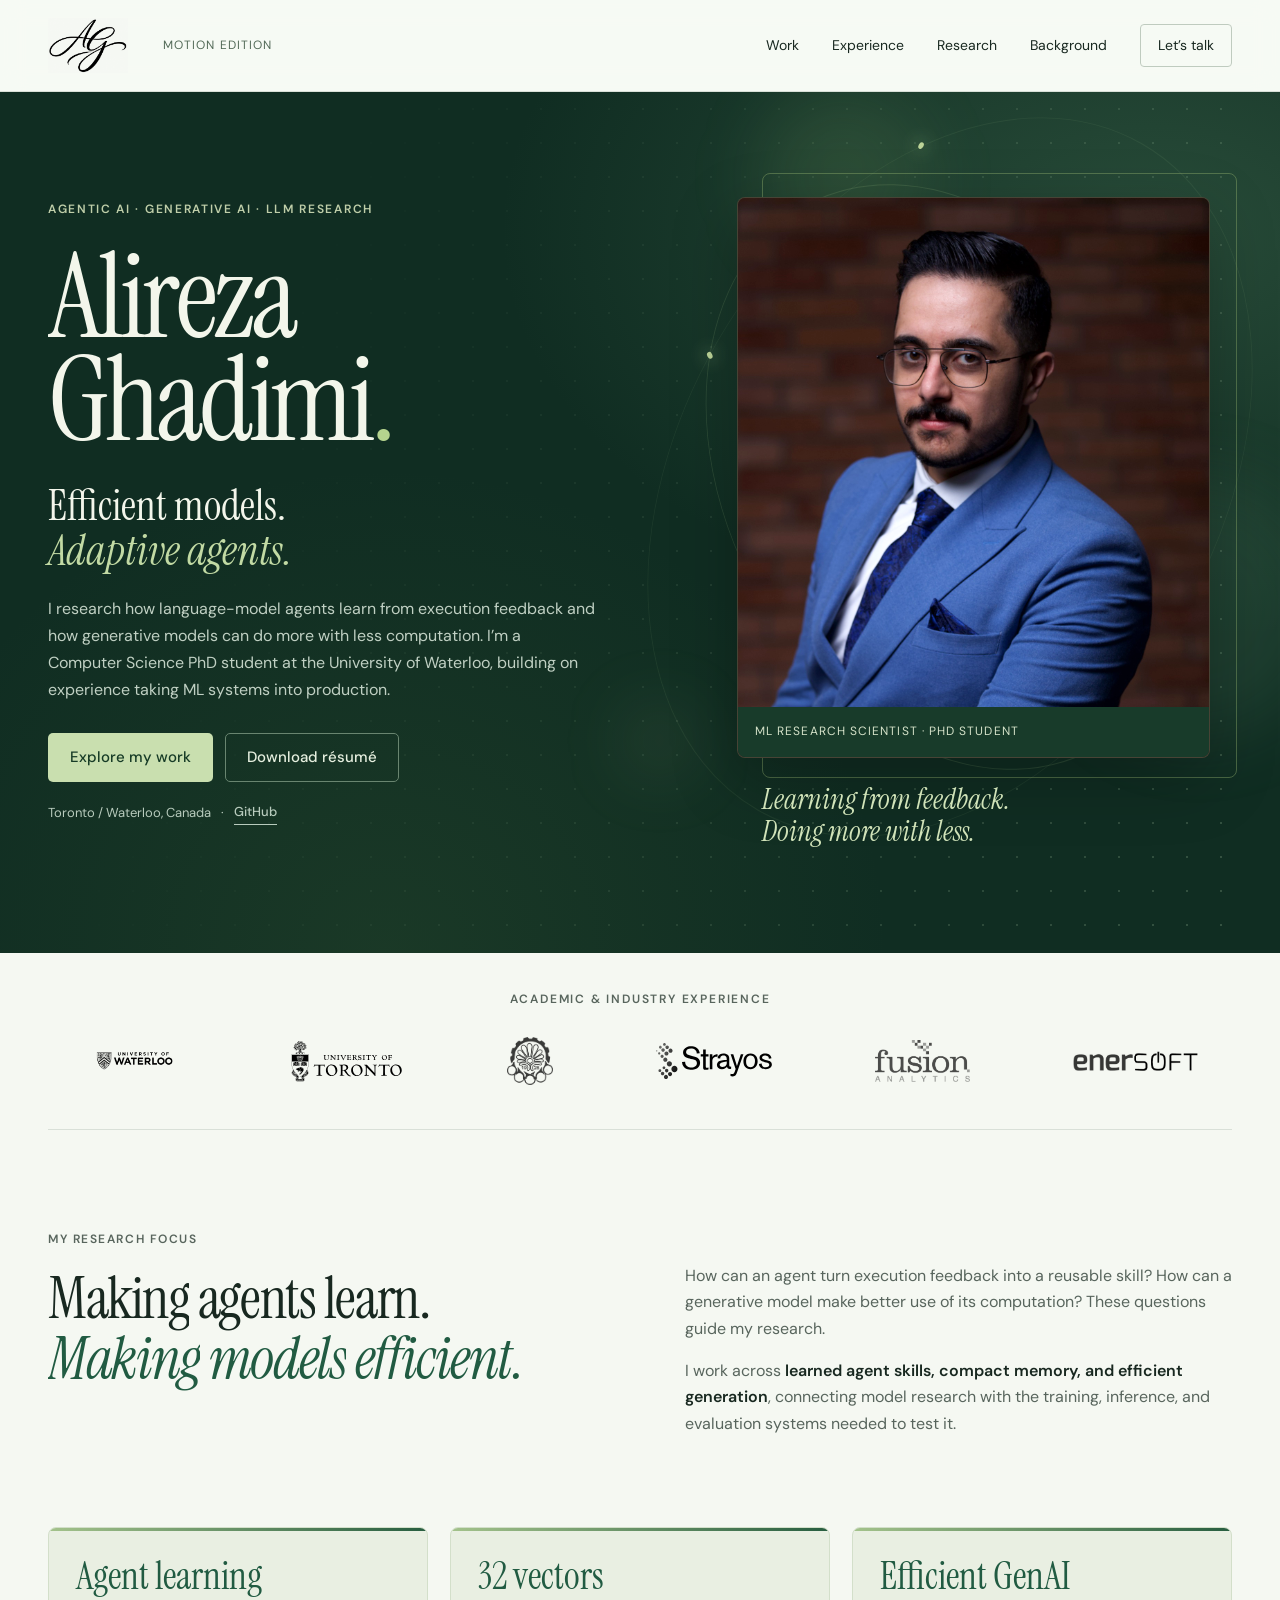
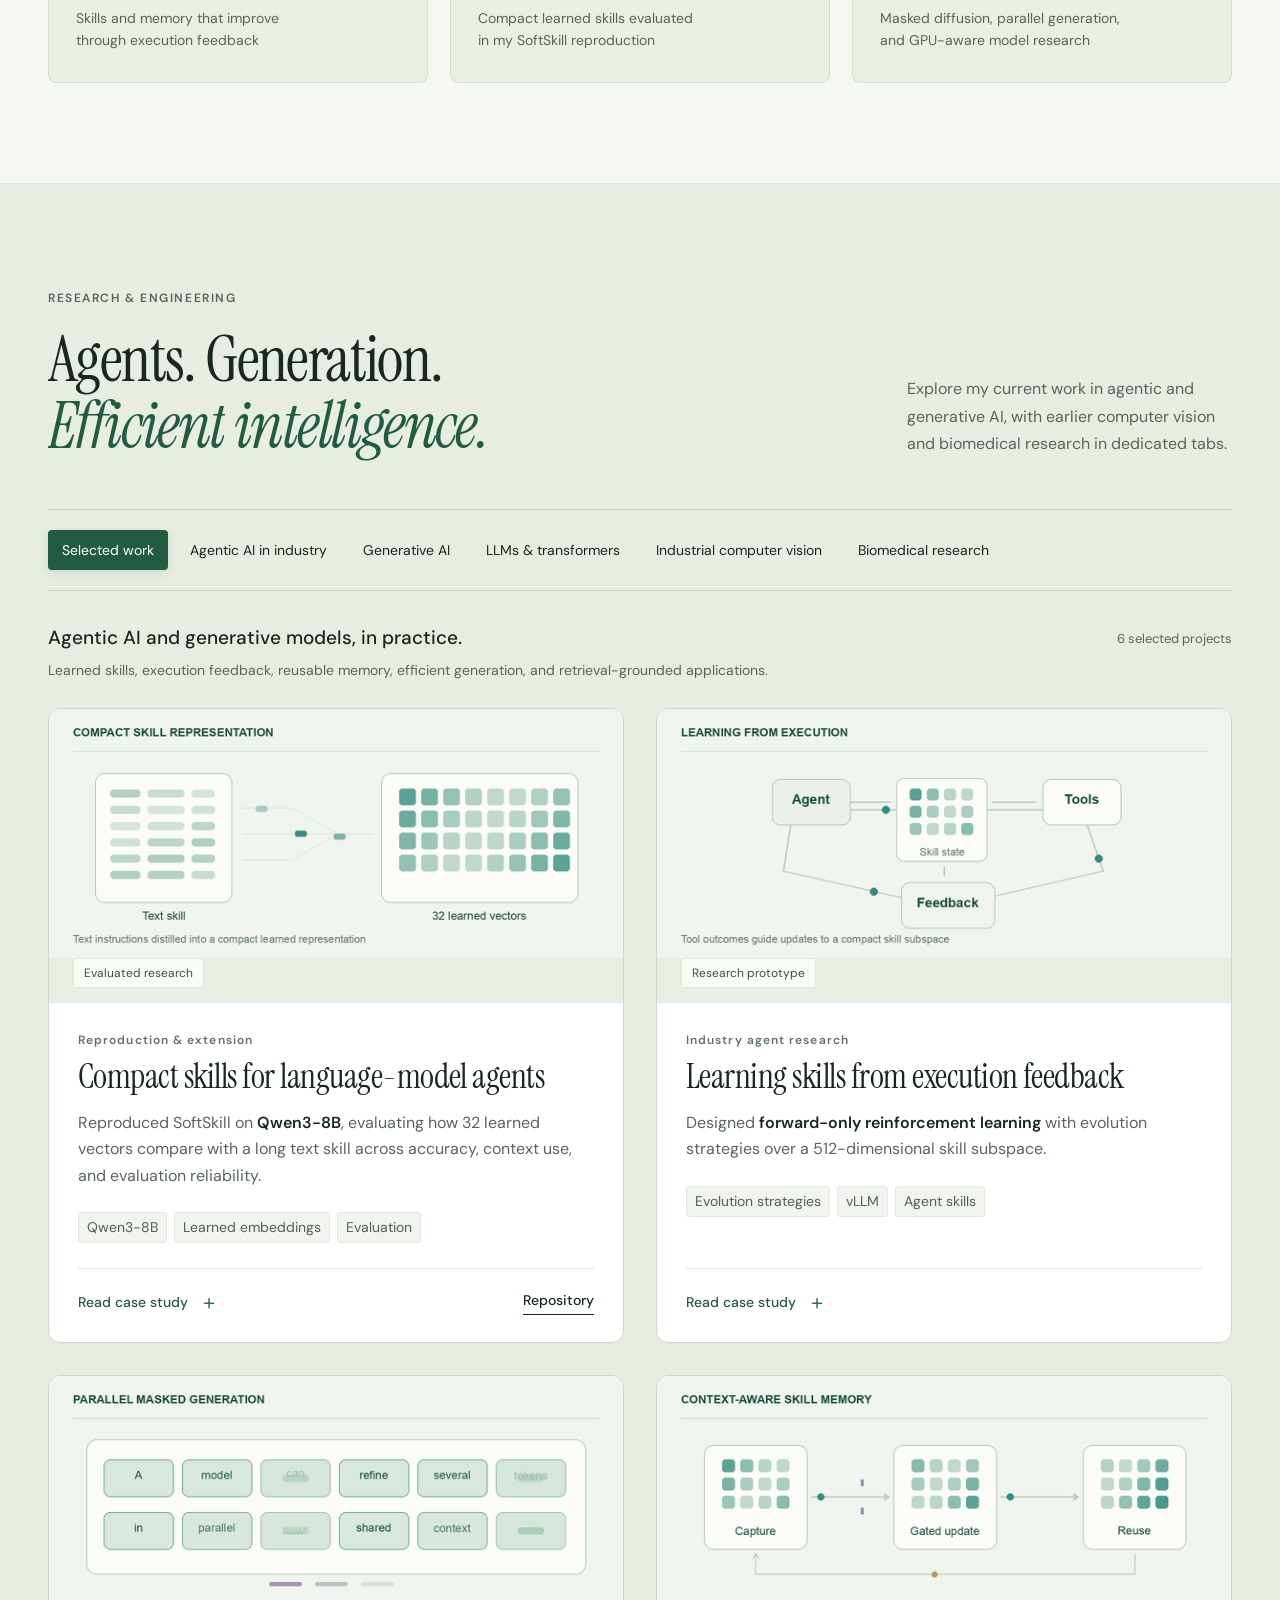
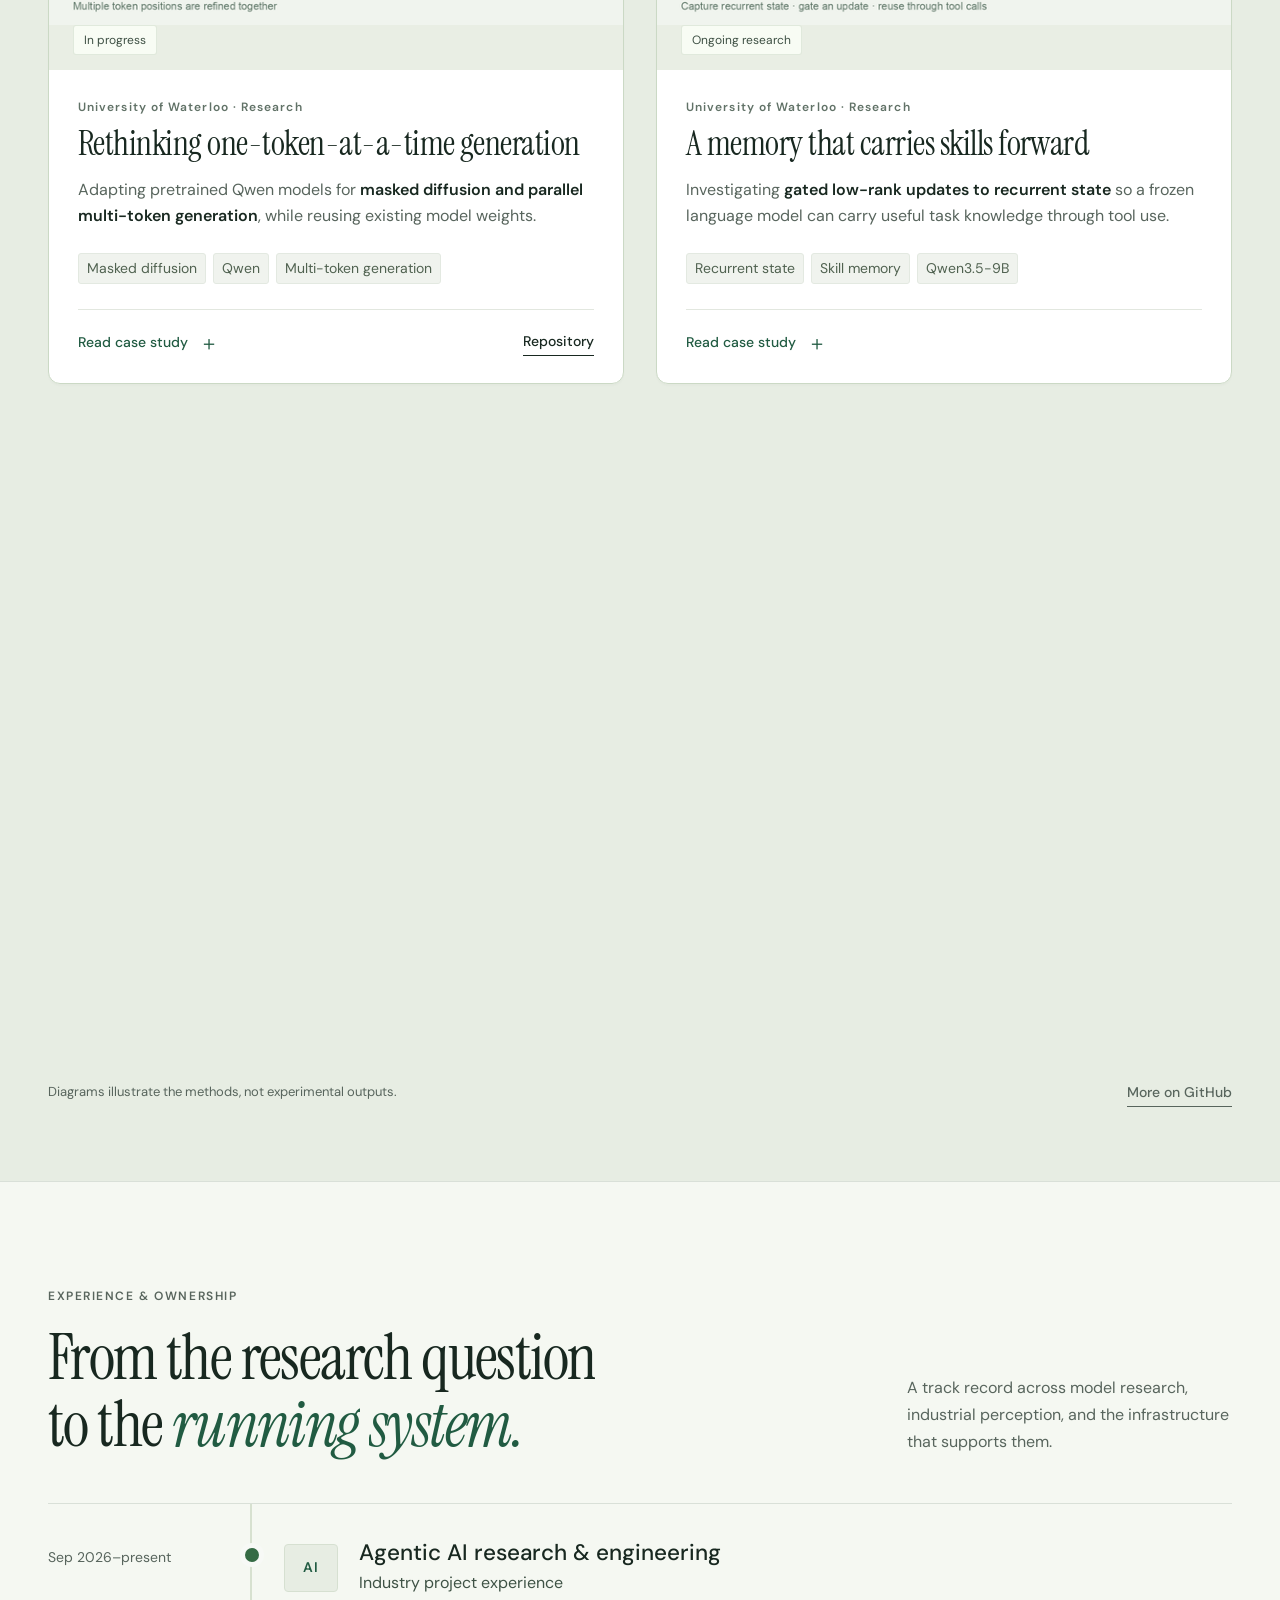
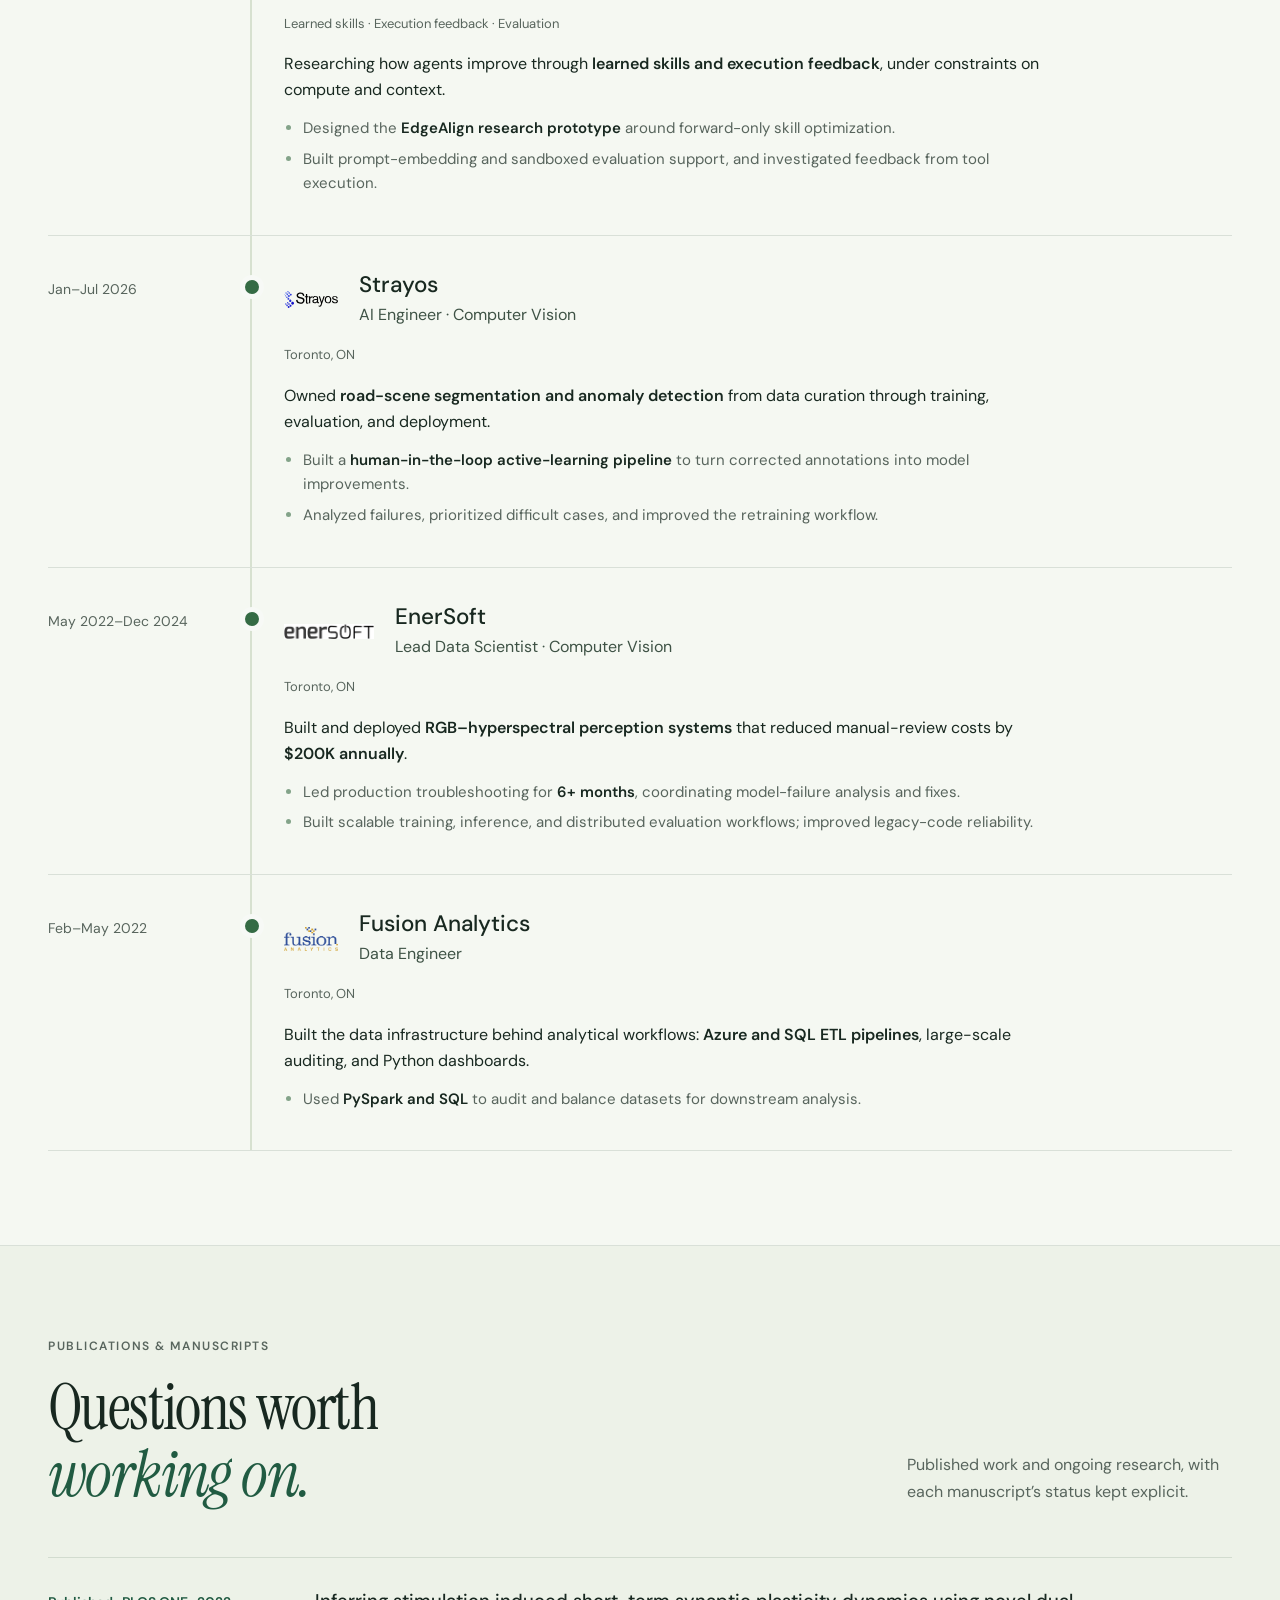
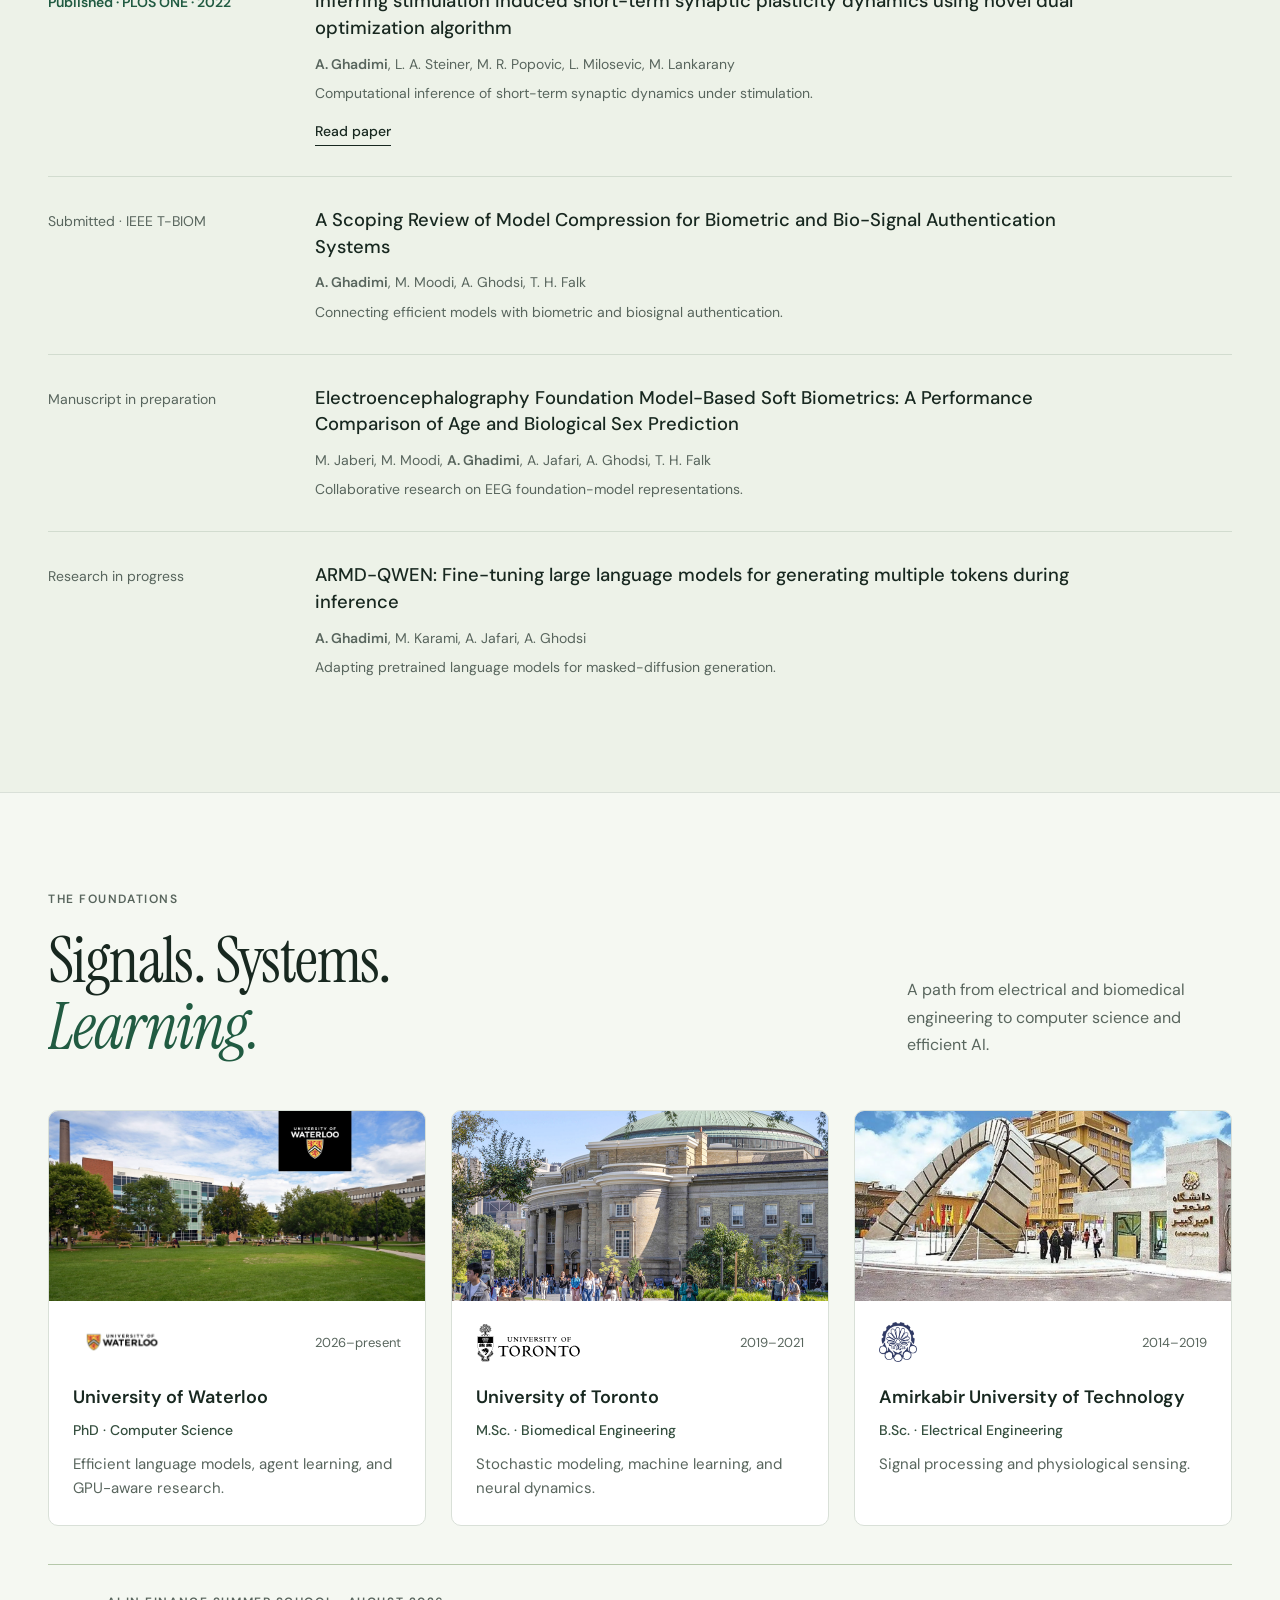
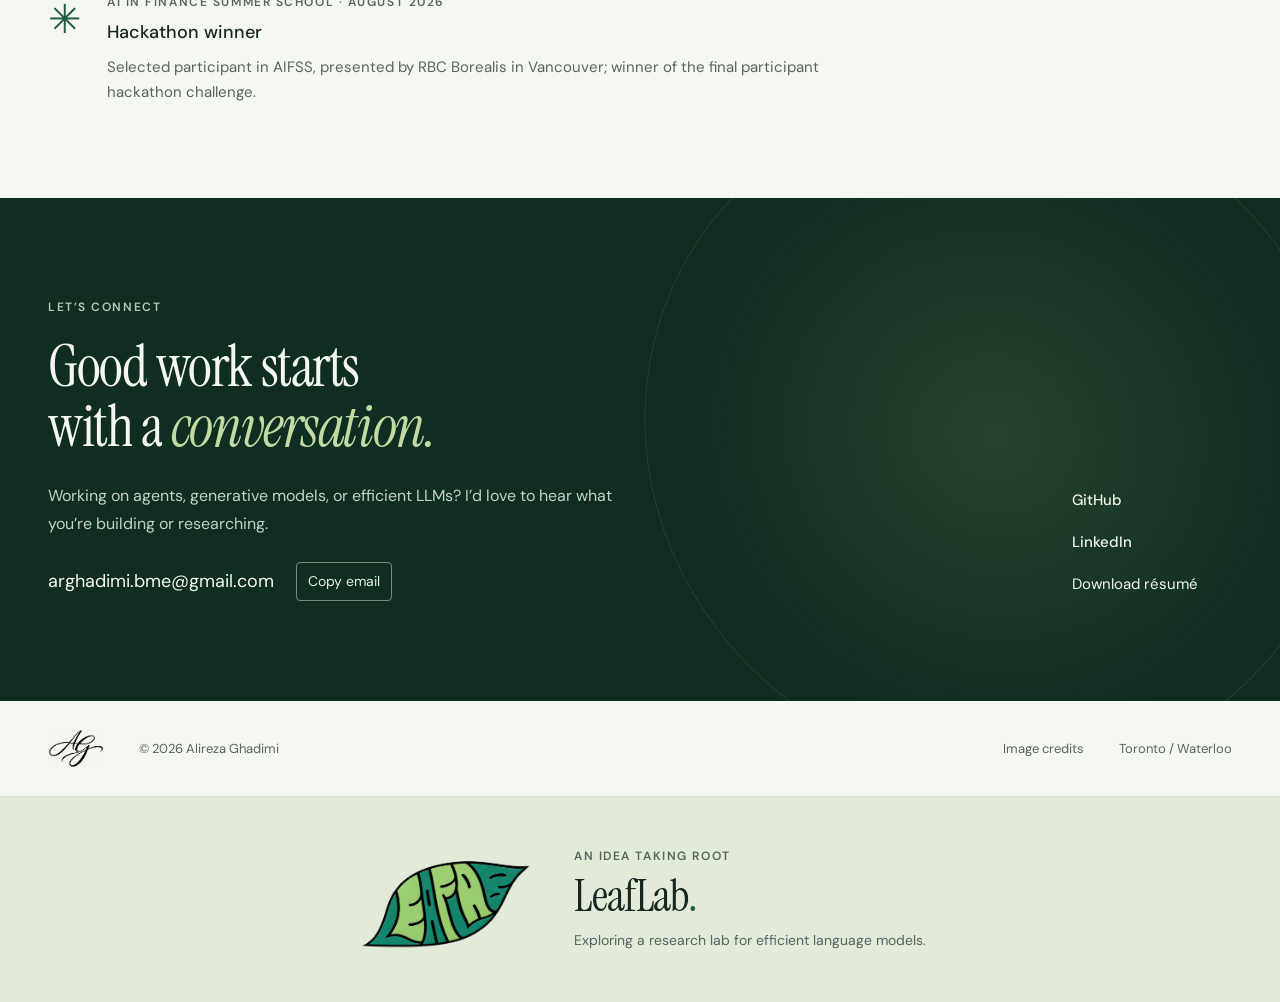
==== commit b9a601f0: "Remove floating motion control and follow device motion preferences" ====
--- a/index.html
+++ b/index.html
@@ -1,8 +1,8 @@
 <!doctype html>
-<html lang="en"><head><meta charset="utf-8"><meta name="viewport" content="width=device-width,initial-scale=1"><meta name="theme-color" content="#f7f9f6"><meta name="description" content="Alireza Ghadimi: agentic AI, generative models, and efficient LLM research. Waterloo Computer Science PhD student studying learned agent skills, execution feedback, and multi-token generation."><meta property="og:title" content="Alireza Ghadimi — Agentic AI & Generative Models"><meta property="og:description" content="Efficient models. Adaptive agents. Research on agent learning, compact skills, and generative AI at the University of Waterloo."><meta property="og:type" content="website"><meta property="og:url" content="https://alireza-ghadimi.github.io/"><meta property="og:image" content="https://alireza-ghadimi.github.io/assets/alireza-portrait-original.jpg"><link rel="canonical" href="https://alireza-ghadimi.github.io/"><title>Alireza Ghadimi — Motion Edition</title><link rel="icon" href="assets/favicon.svg" type="image/svg+xml"><link rel="preload" href="assets/fonts/instrument-serif-normal-400.woff" as="font" type="font/woff" crossorigin><link rel="stylesheet" href="assets/fonts/fonts.css"><link rel="stylesheet" href="styles.css?v=018593ee9a"><script src="app.js?v=fbb8f69c71" defer></script><script type="application/ld+json">{"@context": "https://schema.org", "@type": "Person", "name": "Alireza Ghadimi", "url": "https://alireza-ghadimi.github.io/", "jobTitle": "ML Research Scientist and Computer Science PhD Student", "sameAs": ["https://github.com/Alireza-Ghadimi", "https://www.linkedin.com/in/Alireza-Ghadimi"], "affiliation": {"@type": "CollegeOrUniversity", "name": "University of Waterloo"}}</script><link rel="stylesheet" href="motion.css?v=b6b57973a4"><script src="motion.js?v=85cd6be59a" defer></script></head>
+<html lang="en"><head><meta charset="utf-8"><meta name="viewport" content="width=device-width,initial-scale=1"><meta name="theme-color" content="#f7f9f6"><meta name="description" content="Alireza Ghadimi: agentic AI, generative models, and efficient LLM research. Waterloo Computer Science PhD student studying learned agent skills, execution feedback, and multi-token generation."><meta property="og:title" content="Alireza Ghadimi — Agentic AI & Generative Models"><meta property="og:description" content="Efficient models. Adaptive agents. Research on agent learning, compact skills, and generative AI at the University of Waterloo."><meta property="og:type" content="website"><meta property="og:url" content="https://alireza-ghadimi.github.io/"><meta property="og:image" content="https://alireza-ghadimi.github.io/assets/alireza-portrait-original.jpg"><link rel="canonical" href="https://alireza-ghadimi.github.io/"><title>Alireza Ghadimi — Motion Edition</title><link rel="icon" href="assets/favicon.svg" type="image/svg+xml"><link rel="preload" href="assets/fonts/instrument-serif-normal-400.woff" as="font" type="font/woff" crossorigin><link rel="stylesheet" href="assets/fonts/fonts.css"><link rel="stylesheet" href="styles.css?v=018593ee9a"><script src="app.js?v=fbb8f69c71" defer></script><script type="application/ld+json">{"@context": "https://schema.org", "@type": "Person", "name": "Alireza Ghadimi", "url": "https://alireza-ghadimi.github.io/", "jobTitle": "ML Research Scientist and Computer Science PhD Student", "sameAs": ["https://github.com/Alireza-Ghadimi", "https://www.linkedin.com/in/Alireza-Ghadimi"], "affiliation": {"@type": "CollegeOrUniversity", "name": "University of Waterloo"}}</script><link rel="stylesheet" href="motion.css?v=671247a2a6"><script src="motion.js?v=c5101b9543" defer></script></head>
 <body class="motion-edition"><a class="skip-link" href="#main">Skip to content</a>
 <header class="site-header"><div class="container header-inner"><span class="edition-label">Motion edition</span><a class="brand" href="#about" aria-label="Alireza Ghadimi home"><span class="signature-mark"><img src="assets/ag-signature.png" width="1254" height="1254" alt=""></span></a><button class="menu-toggle" type="button" aria-expanded="false" aria-controls="main-nav">Menu <span aria-hidden="true">☰</span></button><nav id="main-nav" aria-label="Main navigation"><a href="#work">Work</a><a href="#experience">Experience</a><a href="#research">Research</a><a href="#background">Background</a><a class="nav-contact" href="#contact">Let’s talk</a></nav></div></header>
-<div class="reading-progress" aria-hidden="true"><span></span></div><aside class="motion-controls" aria-label="Display options"><button type="button" id="motion-toggle" aria-pressed="false"><span class="motion-symbol" aria-hidden="true"><i></i><i></i><i></i></span><span class="motion-toggle-label">Pause motion</span></button></aside>
+<div class="reading-progress" aria-hidden="true"><span></span></div>
 <main id="main"><section class="hero container" id="about" aria-labelledby="hero-title"><div class="hero-atmosphere" aria-hidden="true"><div class="hero-orbits"><span></span><span></span><span></span><b></b><b></b><b></b></div></div><div class="hero-copy"><p class="overline hero-overline"><span aria-hidden="true"></span>AGENTIC AI · GENERATIVE AI · LLM RESEARCH</p><h1 id="hero-title"><span class="name-line"><span>Alireza</span></span>
 <span class="name-line"><span>Ghadimi<b>.</b></span></span></h1><p class="hero-thesis">Efficient models.<br> <em>Adaptive agents.</em></p><p class="hero-bio">I research how language-model agents learn from execution feedback and how generative models can do more with less computation. I’m a Computer Science PhD student at the University of Waterloo, building on experience taking ML systems into production.</p><div class="hero-actions"><a class="button button-green" href="#work">Explore my work</a><a class="button button-outline" href="assets/Alireza-Ghadimi-Resume.pdf?v=89367397e36b" download>Download résumé</a></div><p class="hero-location">Toronto / Waterloo, Canada <span aria-hidden="true">·</span> <a class="text-link" href="https://github.com/Alireza-Ghadimi" target="_blank" rel="noopener noreferrer">GitHub</a></p></div><div class="portrait-area"><div class="portrait-frame"><svg class="portrait" viewBox="440 270 1480 1470" preserveAspectRatio="xMidYMin slice" role="img" aria-labelledby="portrait-title"><title id="portrait-title">Alireza Ghadimi in a blue suit, cropped to his head and upper torso</title><image href="assets/alireza-portrait-original.jpg" width="2080" height="3120"/></svg><div class="portrait-caption"><span>ML RESEARCH SCIENTIST · PHD STUDENT</span><span aria-hidden="true">AG / 2026</span></div></div><p class="portrait-note">Learning from feedback.<br>Doing more with less.</p><span class="portrait-outline" aria-hidden="true"></span></div></section>
 <section class="affiliations container" aria-label="Academic and industry background"><p class="overline">ACADEMIC & INDUSTRY EXPERIENCE</p><div class="logo-strip"><img src="assets/institution-waterloo-logo.png" class="logo-waterloo" alt="Waterloo" loading="lazy"><img src="assets/institution-toronto-logo.svg" class="logo-toronto" alt="University of Toronto" loading="lazy"><img src="assets/institution-amirkabir-logo.png" class="logo-amirkabir" alt="Amirkabir University" loading="lazy"><img src="assets/company-strayos-logo.svg" class="logo-strayos" alt="Strayos" loading="lazy"><img src="assets/company-fusion-logo.png" class="logo-fusion" alt="Fusion Analytics" loading="lazy"><img src="assets/company-enersoft-logo.png" class="logo-enersoft" alt="EnerSoft" loading="lazy"></div></section>
--- a/motion.css
+++ b/motion.css
@@ -6,19 +6,6 @@
 .edition-label{position:absolute;left:115px;top:50%;transform:translateY(-50%);font-size:.75rem;letter-spacing:.09em;text-transform:uppercase;color:#526a57}
 .reading-progress{position:fixed;left:0;right:0;top:0;height:3px;z-index:40;pointer-events:none}
 .reading-progress>span{display:block;width:100%;height:100%;transform:scaleX(0);transform-origin:left;background:linear-gradient(90deg,#7fae62,#215b42,#b9d58b)}
-.motion-controls{display:none;position:fixed;bottom:22px;right:25px;z-index:25;align-items:center;gap:0;padding:6px;border:1px solid #cbd8c6;border-radius:32px;background:#f8fbf3f2;box-shadow:0 5px 30px #152d2020;backdrop-filter:blur(15px);font-size:.8125rem}
-.motion-ready .motion-controls{display:flex}
-.motion-controls>a,.motion-controls>button{display:flex;align-items:center;justify-content:center;gap:9px;padding:10px 15px;min-height:40px;border:0;border-radius:24px;text-decoration:none;background:transparent;font-size:.8125rem;white-space:nowrap}
-.motion-controls>a{color:#526251}
-.motion-controls>button{background:#173d2c;color:#f2f6ec}
-.motion-controls>button:hover{background:#29553a}
-.motion-controls>button:disabled{opacity:.75;cursor:default}
-.motion-symbol{display:flex;align-items:center;gap:2px;height:14px}
-.motion-symbol i{display:block;width:2px;height:6px;background:currentColor;border-radius:2px}
-.motion-symbol i:nth-child(2){height:12px}
-.motion-enabled .motion-symbol i{animation:motion-equalizer 1.3s ease-in-out infinite alternate}
-.motion-symbol i:nth-child(2){animation-delay:-.6s}.motion-symbol i:nth-child(3){animation-delay:-.9s}
-@keyframes motion-equalizer{to{height:13px}}
 /* Opening sequence: light, orbital lines, and the unchanged original photograph. */
 .motion-edition .hero{isolation:isolate;position:relative;min-height:calc(100svh - 91px);padding-block:85px 105px;gap:85px;color:#f3f6eb}
 .motion-edition .hero::before{content:"";position:absolute;z-index:-3;top:0;bottom:0;left:calc(50% - 50vw);width:100vw;background:radial-gradient(ellipse at 90% 16%,#47735670,transparent 40%),radial-gradient(ellipse at 30% 100%,#547c4126,transparent 40%),#102d22}
@@ -122,12 +109,12 @@
 @keyframes contact-glow{to{transform:rotate(50deg) translate(-50px,20px) scale(1.15)}}
 .motion-edition .contact-section h2 em{color:#c2daa4}
 .motion-edition .leaflab-section{background:#e2ebd9;overflow:hidden}
-.motion-edition .leaflab-inner{padding-top:50px;padding-bottom:95px}
+.motion-edition .leaflab-inner{padding-block:50px}
 .motion-enabled .leaflab-section.in-view img{animation:leaf-float 5s ease-in-out infinite}
 @keyframes leaf-float{50%{transform:translateY(-7px)}}
 .motion-edition .case-dialog{border-radius:14px;box-shadow:0 25px 120px #0a231e70}
 .motion-edition .case-dialog::backdrop{background:#09251ecc;backdrop-filter:blur(9px)}
-/* Pausing also restores static posters; JavaScript controls their sources. */
+/* Reduced motion also restores static posters; JavaScript controls their sources. */
 .motion-paused *, .motion-paused *::before, .motion-paused *::after{animation:none!important;transition:none!important}
 .motion-paused [data-reveal],.motion-paused .word-reveal{opacity:1!important;transform:none!important}
 .motion-paused .education-card .campus-photo{clip-path:none!important;transform:none!important}
@@ -137,6 +124,6 @@
 .motion-paused .work-card{transform:none!important}
 @media(max-width:1100px){.edition-label{display:none}.motion-edition .hero{gap:45px;padding-block:65px 80px}.motion-edition .hero h1{font-size:7rem}.motion-edition .hero-thesis{font-size:2.3rem}.hero-orbits{right:-280px}.motion-edition .impact-strip>div{padding:23px 20px}.motion-edition .impact-strip strong{font-size:2rem}.motion-edition .experience-row{grid-template-columns:140px 1fr;gap:52px}.motion-edition .experience-list::before,.motion-edition .experience-list::after{left:163px}.motion-edition .experience-row::before{left:158px}}
 @media(max-width:820px){.motion-edition .hero{gap:32px;min-height:0;padding-block:60px 75px}.motion-edition .hero h1{font-size:5.7rem}.motion-edition .hero-thesis{font-size:2rem}.motion-edition .portrait-note{font-size:1.4rem;margin-left:10px}.motion-edition .portrait-caption{font-size:.6875rem}.motion-edition .hero-overline{font-size:.75rem}.motion-edition .perspective{gap:40px;padding-top:70px}.motion-edition .perspective h2{font-size:3rem}.motion-edition .work-card-body{padding:24px 22px}.motion-edition .impact-strip{gap:16px;padding-bottom:70px}.motion-edition .impact-strip strong{font-size:1.7rem}.motion-edition .work-grid{gap:23px}.motion-edition .section-heading h2{font-size:3.5rem}}
-@media(max-width:640px){.motion-edition .hero{padding-top:43px;padding-bottom:62px;gap:39px}.motion-edition .hero h1{font-size:clamp(5.5rem,21vw,7rem);line-height:.88}.motion-edition .hero-thesis{font-size:2.2rem}.motion-edition .hero-thesis br{display:initial}.motion-edition .hero-bio{font-size:1rem}.motion-edition .hero-overline{font-size:.75rem;letter-spacing:.1em;max-width:320px}.motion-edition .portrait-area{transform:none!important}.motion-edition .portrait-caption{font-size:.75rem}.motion-edition .portrait-note{font-size:1.6rem;line-height:1.12;margin-top:23px}.hero-orbits{width:650px;height:650px;right:-340px;top:260px}.hero-orbits>b{filter:blur(25px)}.motion-edition .hero::after{opacity:.13}.motion-edition .affiliations{padding-top:31px;padding-bottom:36px}.motion-edition .perspective{padding-top:55px;padding-bottom:30px;gap:25px}.motion-edition .perspective h2,.motion-edition .section-heading h2{font-size:3.05rem}.motion-edition .impact-strip{gap:14px;padding-block:16px 54px}.motion-edition .impact-strip>div{padding:23px 21px;grid-template-columns:124px 1fr;gap:20px}.motion-edition .impact-strip strong{font-size:1.9rem}.motion-edition .work-section{padding-top:56px}.motion-edition .work-tabs{padding-block:15px}.motion-edition .work-card{border-radius:9px}.motion-edition .work-card-body{padding:24px 23px}.motion-edition .work-grid{gap:24px}.motion-edition .experience-list{padding-left:22px}.motion-edition .experience-list::before,.motion-edition .experience-list::after{left:1px}.motion-edition .experience-row{grid-template-columns:1fr;gap:19px}.motion-edition .experience-row::before{left:-26px;top:32px}.motion-edition .experience-title{gap:14px}.motion-edition .publication:hover{padding-left:0;padding-right:0}.motion-edition .campus-photo{height:190px}.motion-edition .contact-section{padding-block:60px}.motion-edition .contact-section h2{font-size:3.1rem}.motion-edition .contact-section::before{left:30%;inset-block:-30px}.motion-controls{bottom:max(12px,env(safe-area-inset-bottom));right:12px;padding:5px}.motion-controls>a,.motion-controls>button{font-size:.75rem;min-height:36px;padding:9px 12px}.motion-edition .leaflab-inner{padding-top:36px;padding-bottom:95px}}
+@media(max-width:640px){.motion-edition .hero{padding-top:43px;padding-bottom:62px;gap:39px}.motion-edition .hero h1{font-size:clamp(5.5rem,21vw,7rem);line-height:.88}.motion-edition .hero-thesis{font-size:2.2rem}.motion-edition .hero-thesis br{display:initial}.motion-edition .hero-bio{font-size:1rem}.motion-edition .hero-overline{font-size:.75rem;letter-spacing:.1em;max-width:320px}.motion-edition .portrait-area{transform:none!important}.motion-edition .portrait-caption{font-size:.75rem}.motion-edition .portrait-note{font-size:1.6rem;line-height:1.12;margin-top:23px}.hero-orbits{width:650px;height:650px;right:-340px;top:260px}.hero-orbits>b{filter:blur(25px)}.motion-edition .hero::after{opacity:.13}.motion-edition .affiliations{padding-top:31px;padding-bottom:36px}.motion-edition .perspective{padding-top:55px;padding-bottom:30px;gap:25px}.motion-edition .perspective h2,.motion-edition .section-heading h2{font-size:3.05rem}.motion-edition .impact-strip{gap:14px;padding-block:16px 54px}.motion-edition .impact-strip>div{padding:23px 21px;grid-template-columns:124px 1fr;gap:20px}.motion-edition .impact-strip strong{font-size:1.9rem}.motion-edition .work-section{padding-top:56px}.motion-edition .work-tabs{padding-block:15px}.motion-edition .work-card{border-radius:9px}.motion-edition .work-card-body{padding:24px 23px}.motion-edition .work-grid{gap:24px}.motion-edition .experience-list{padding-left:22px}.motion-edition .experience-list::before,.motion-edition .experience-list::after{left:1px}.motion-edition .experience-row{grid-template-columns:1fr;gap:19px}.motion-edition .experience-row::before{left:-26px;top:32px}.motion-edition .experience-title{gap:14px}.motion-edition .publication:hover{padding-left:0;padding-right:0}.motion-edition .campus-photo{height:190px}.motion-edition .contact-section{padding-block:60px}.motion-edition .contact-section h2{font-size:3.1rem}.motion-edition .contact-section::before{left:30%;inset-block:-30px}.motion-edition .leaflab-inner{padding-block:36px}}
 @media(prefers-reduced-motion:reduce){.motion-edition *,.motion-edition *::before,.motion-edition *::after{animation:none!important;transition:none!important}.motion-edition [data-reveal],.motion-edition .word-reveal{opacity:1!important;transform:none!important}.motion-edition .campus-photo{clip-path:none!important;transform:none!important}.motion-edition .portrait-area,.motion-edition .hero::after,.motion-edition .hero-orbits{transform:none!important}}
-@media print{.motion-controls,.reading-progress,.hero-orbits,.edition-label{display:none!important}.motion-edition .hero{min-height:0;padding-block:20px;color:var(--ink)}.motion-edition .hero::before,.motion-edition .hero::after{display:none}.motion-edition .hero h1>.name-line,.motion-edition .hero-bio,.motion-edition .hero-overline,.motion-edition .hero-location{color:var(--ink)}.motion-edition .hero h1{font-size:4rem}.motion-edition [data-reveal],.motion-edition .word-reveal{opacity:1!important;transform:none!important}.motion-edition .campus-photo{clip-path:none!important;transform:none!important}.motion-edition .experience-list::before,.motion-edition .experience-list::after,.motion-edition .experience-row::before{display:none}.motion-edition .contact-section{background:white;color:var(--ink)}.motion-edition .hero-thesis em,.motion-edition .contact-section h2 em{color:var(--green)}}
+@media print{.reading-progress,.hero-orbits,.edition-label{display:none!important}.motion-edition .hero{min-height:0;padding-block:20px;color:var(--ink)}.motion-edition .hero::before,.motion-edition .hero::after{display:none}.motion-edition .hero h1>.name-line,.motion-edition .hero-bio,.motion-edition .hero-overline,.motion-edition .hero-location{color:var(--ink)}.motion-edition .hero h1{font-size:4rem}.motion-edition [data-reveal],.motion-edition .word-reveal{opacity:1!important;transform:none!important}.motion-edition .campus-photo{clip-path:none!important;transform:none!important}.motion-edition .experience-list::before,.motion-edition .experience-list::after,.motion-edition .experience-row::before{display:none}.motion-edition .contact-section{background:white;color:var(--ink)}.motion-edition .hero-thesis em,.motion-edition .contact-section h2 em{color:var(--green)}}
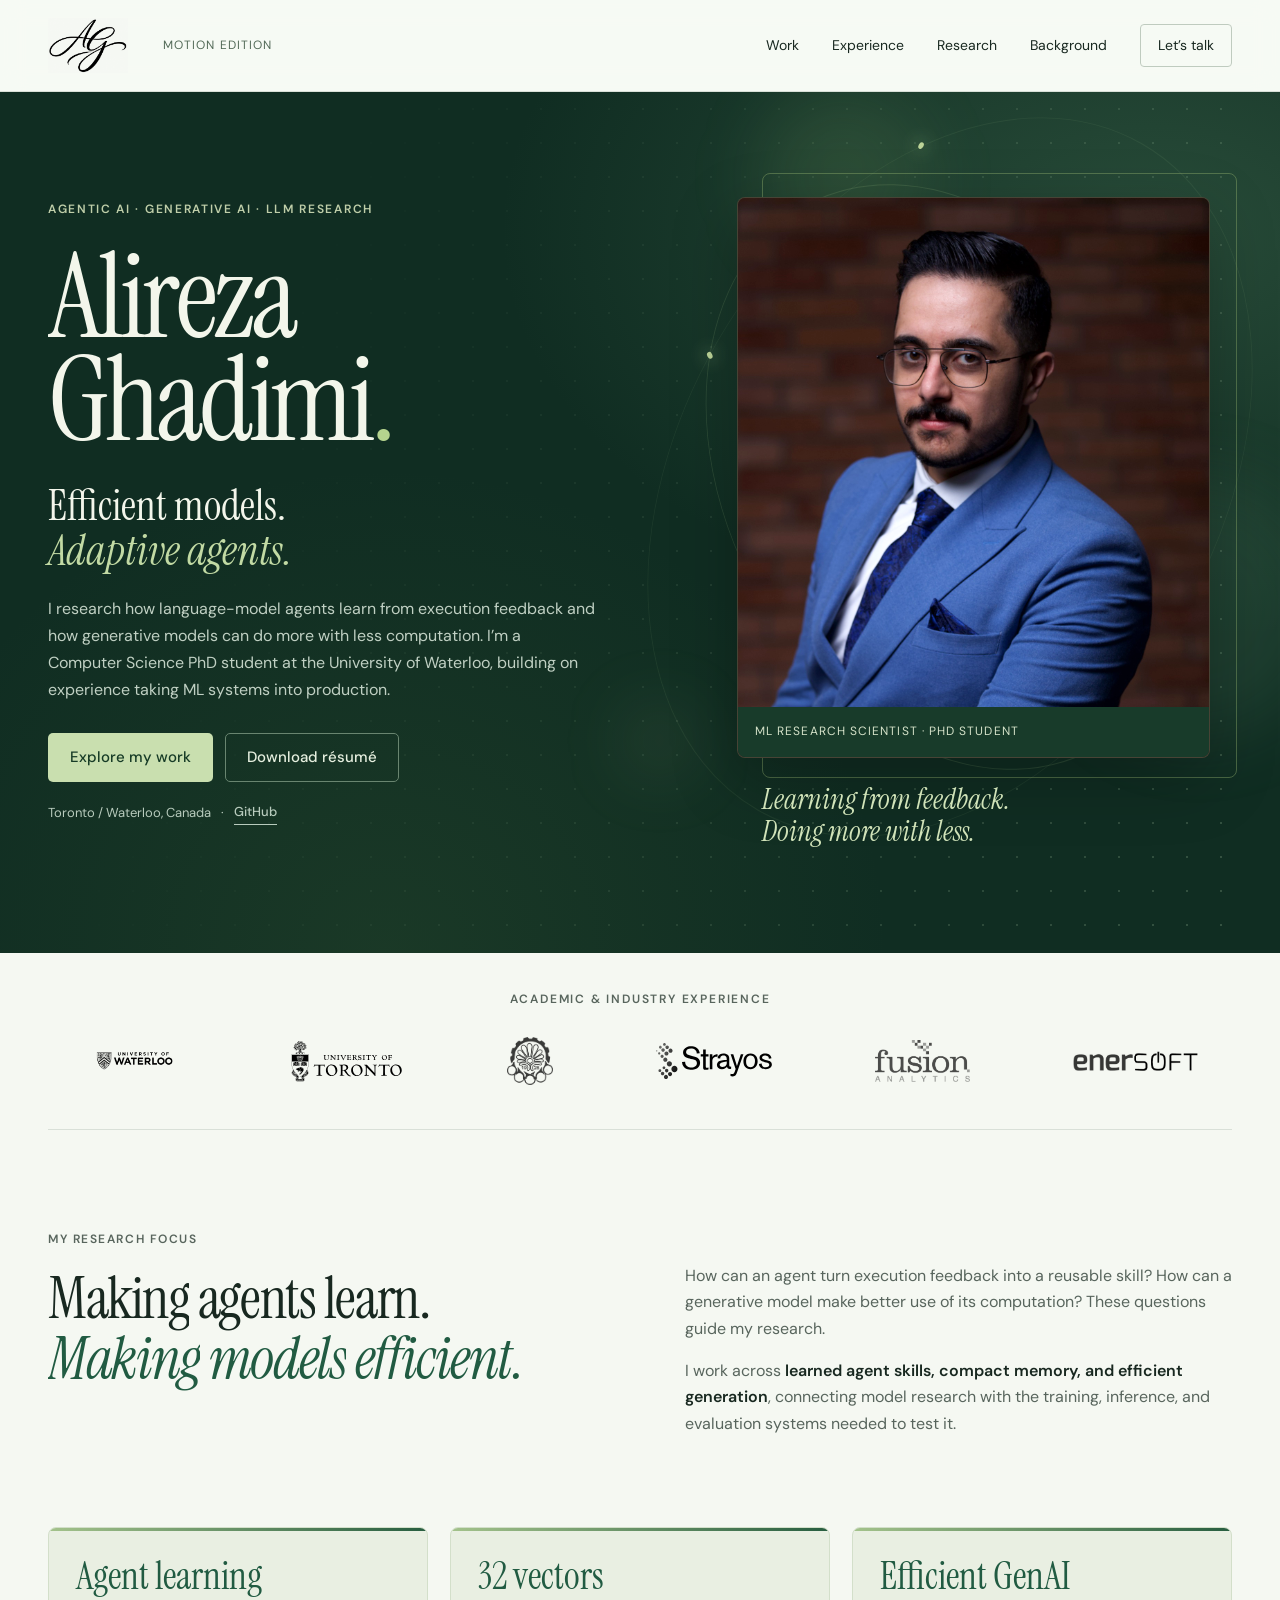
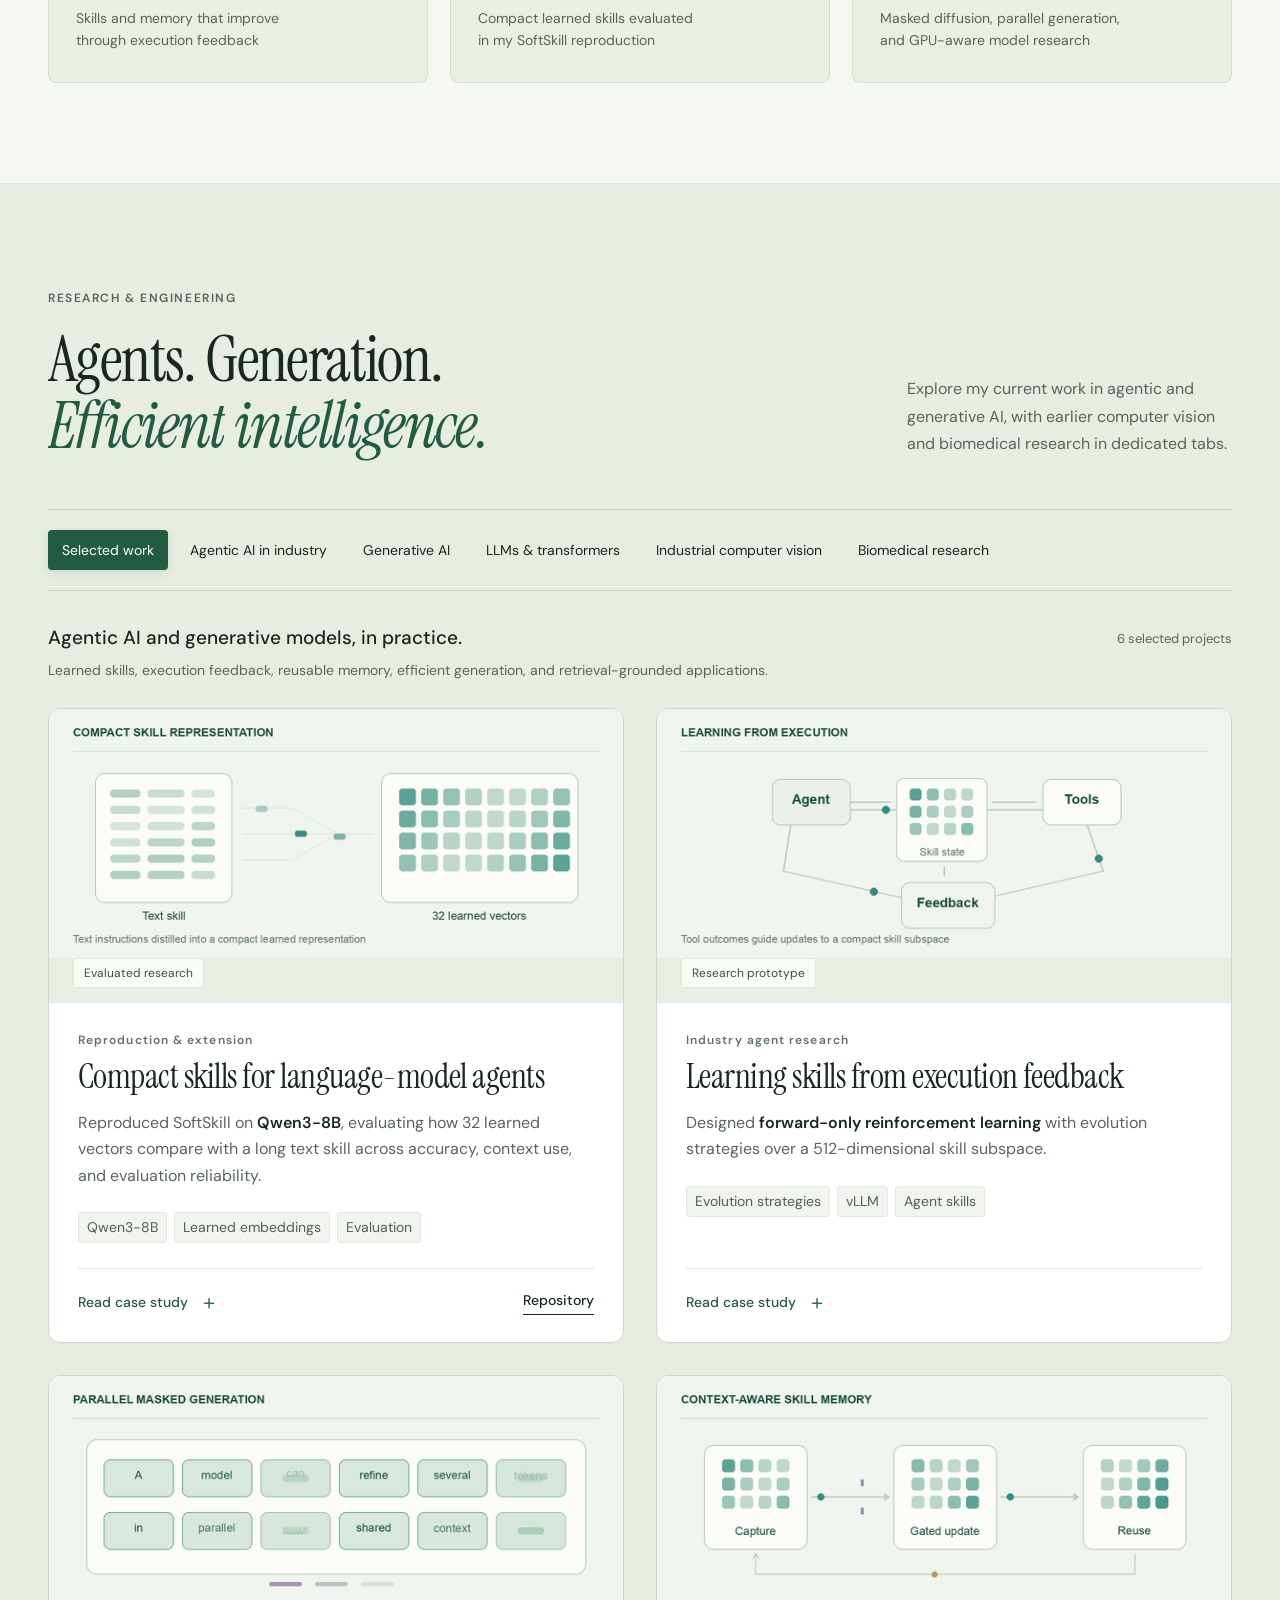
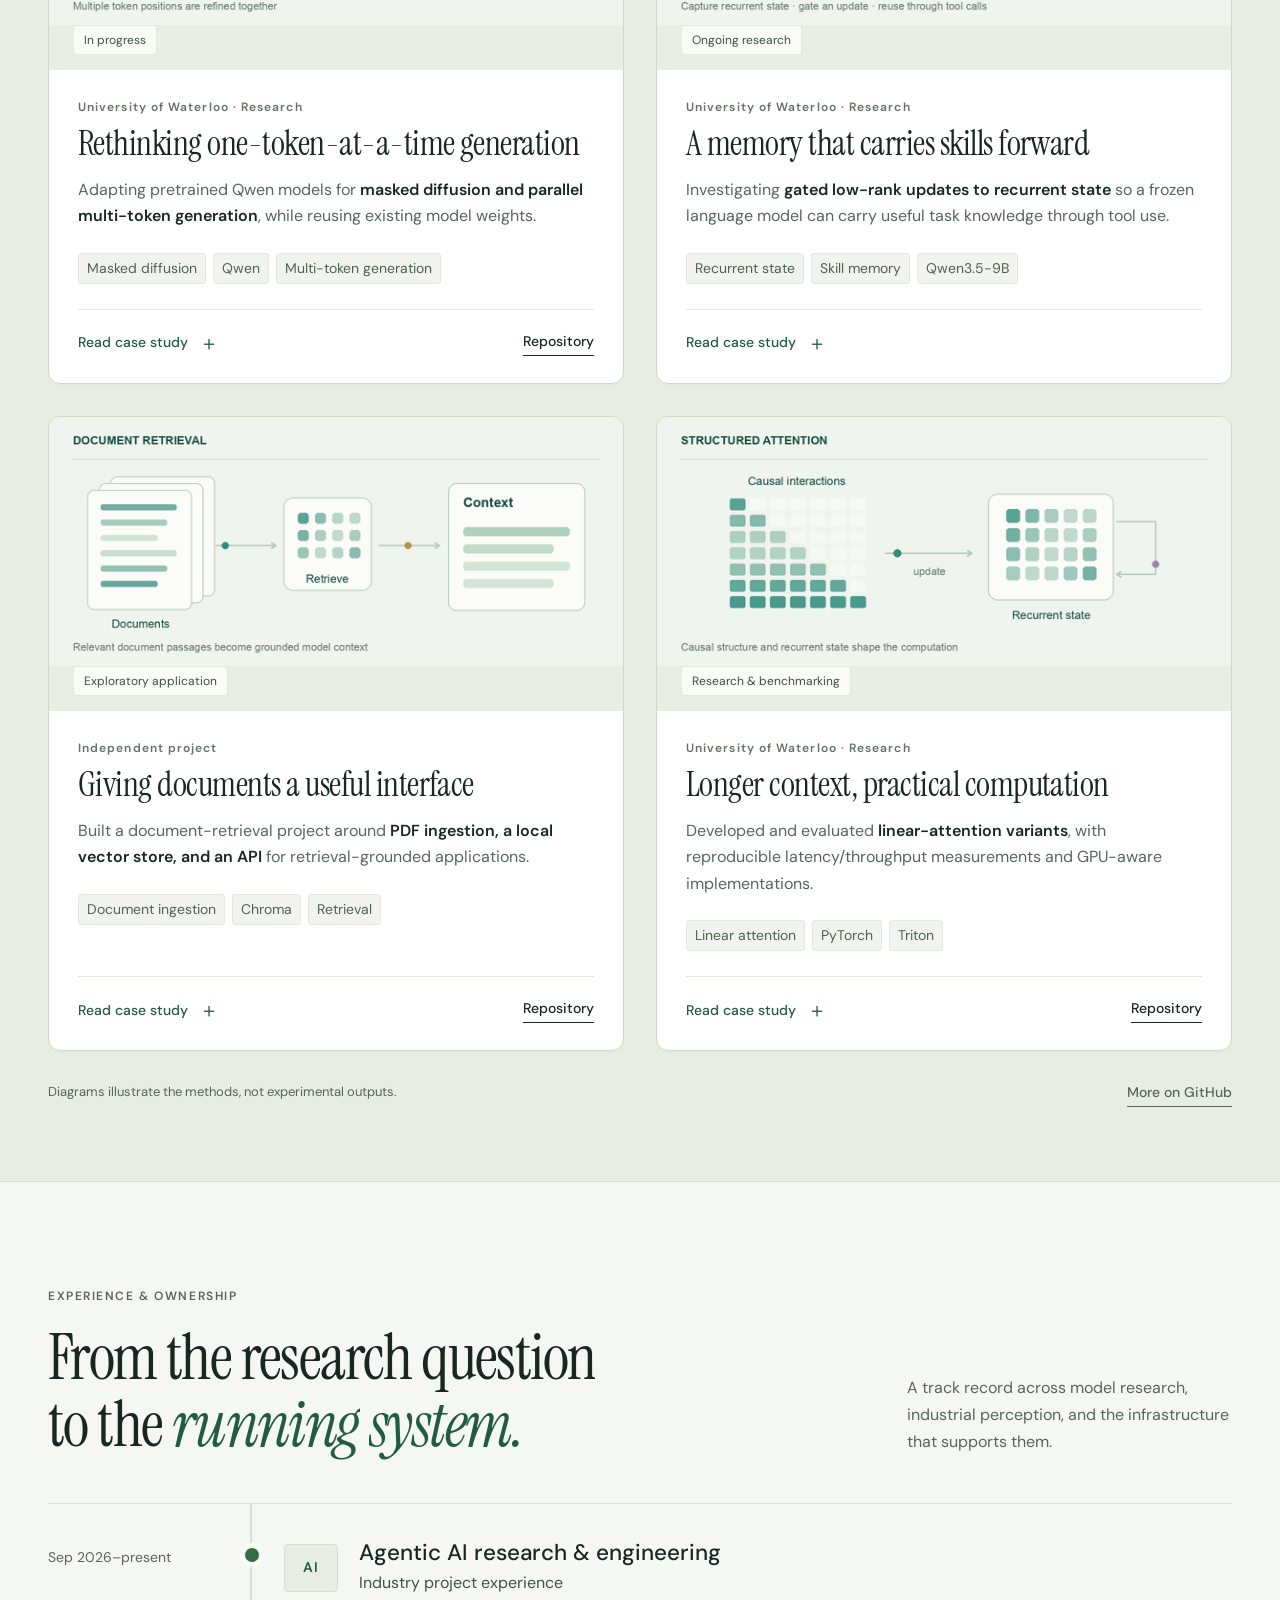
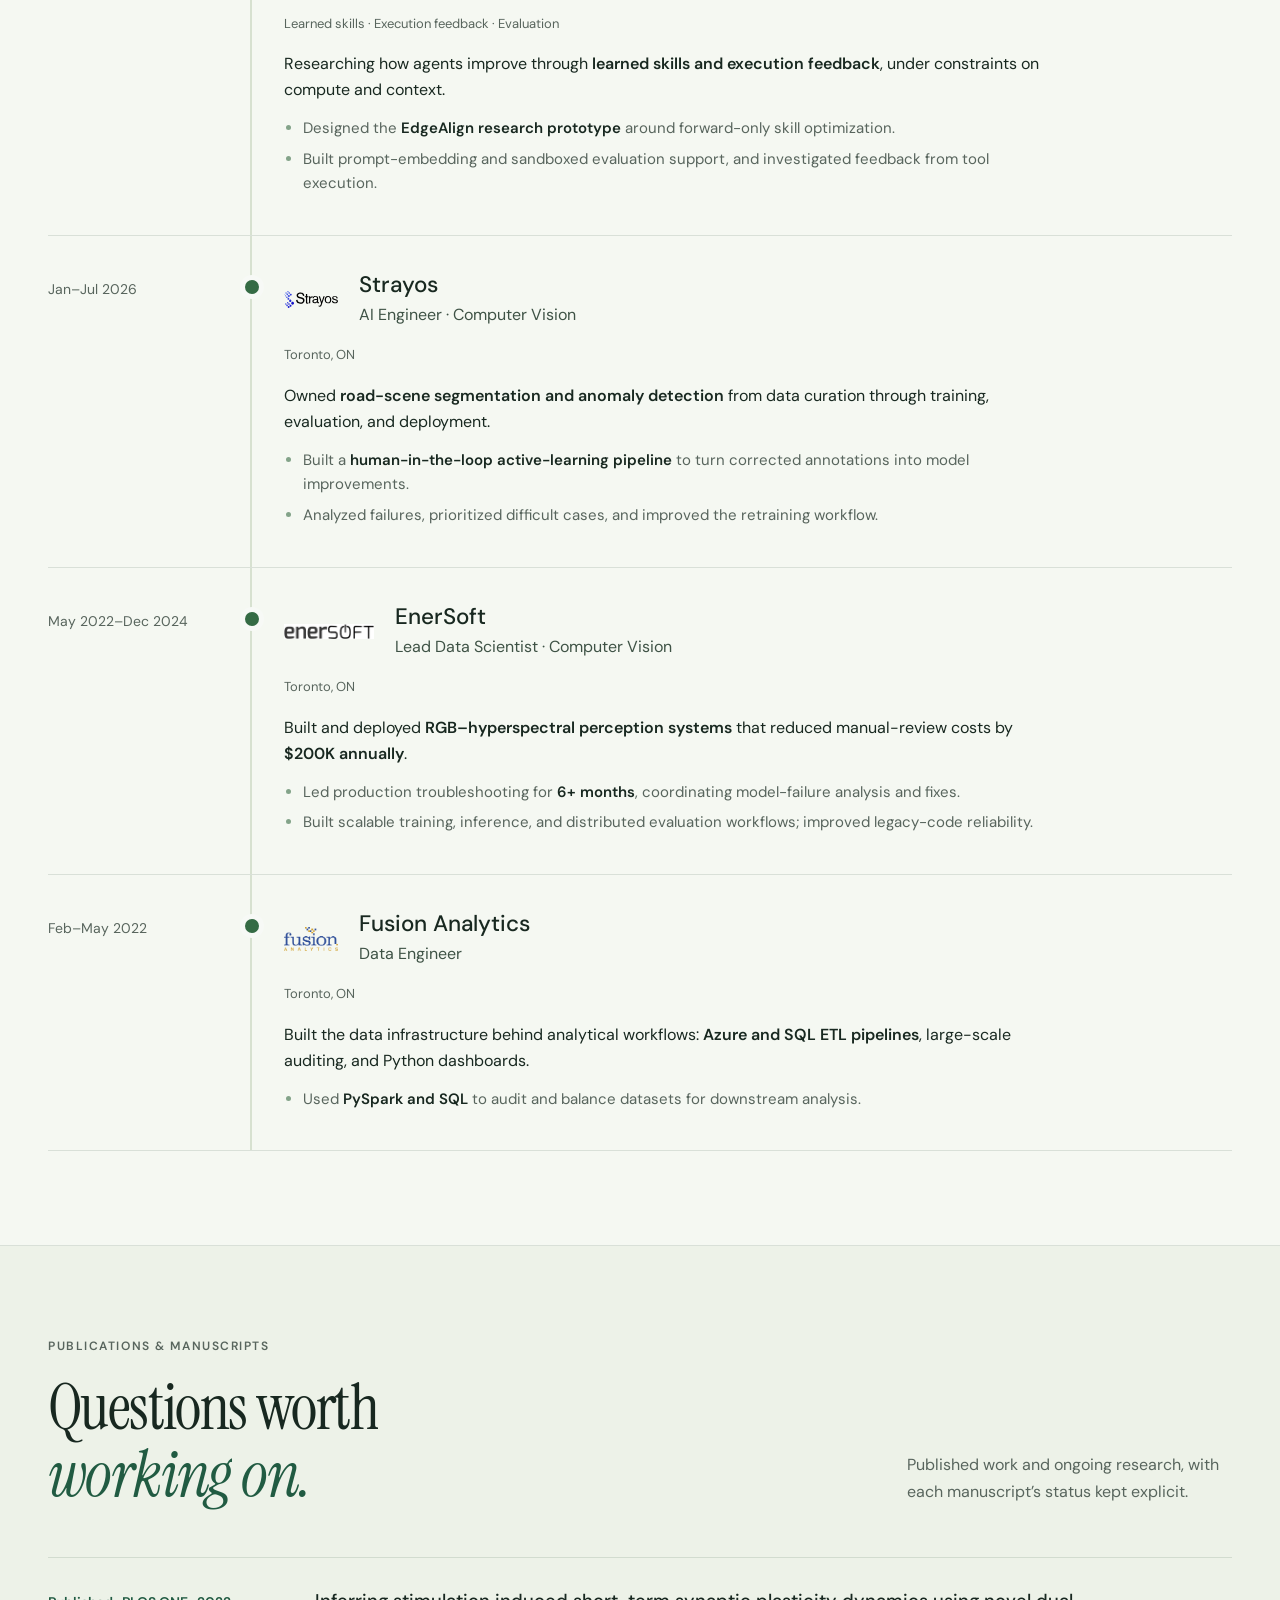
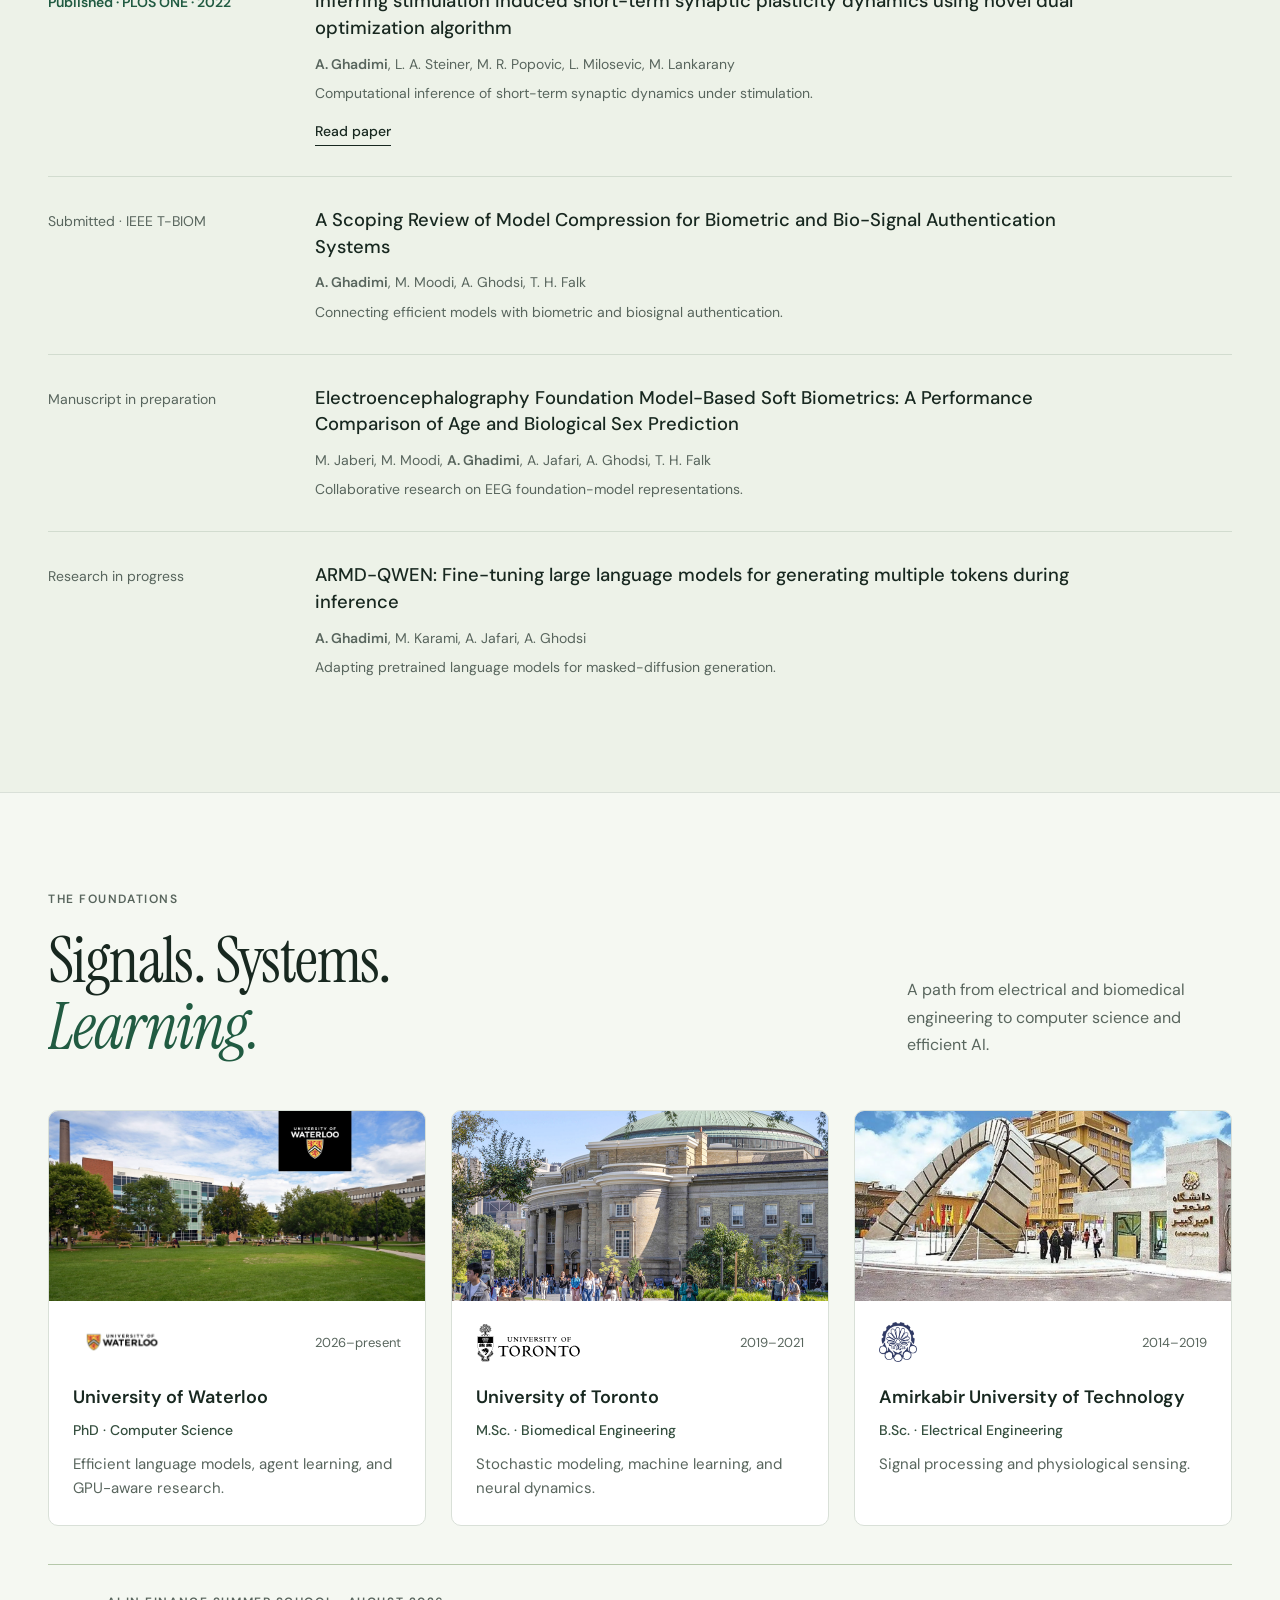
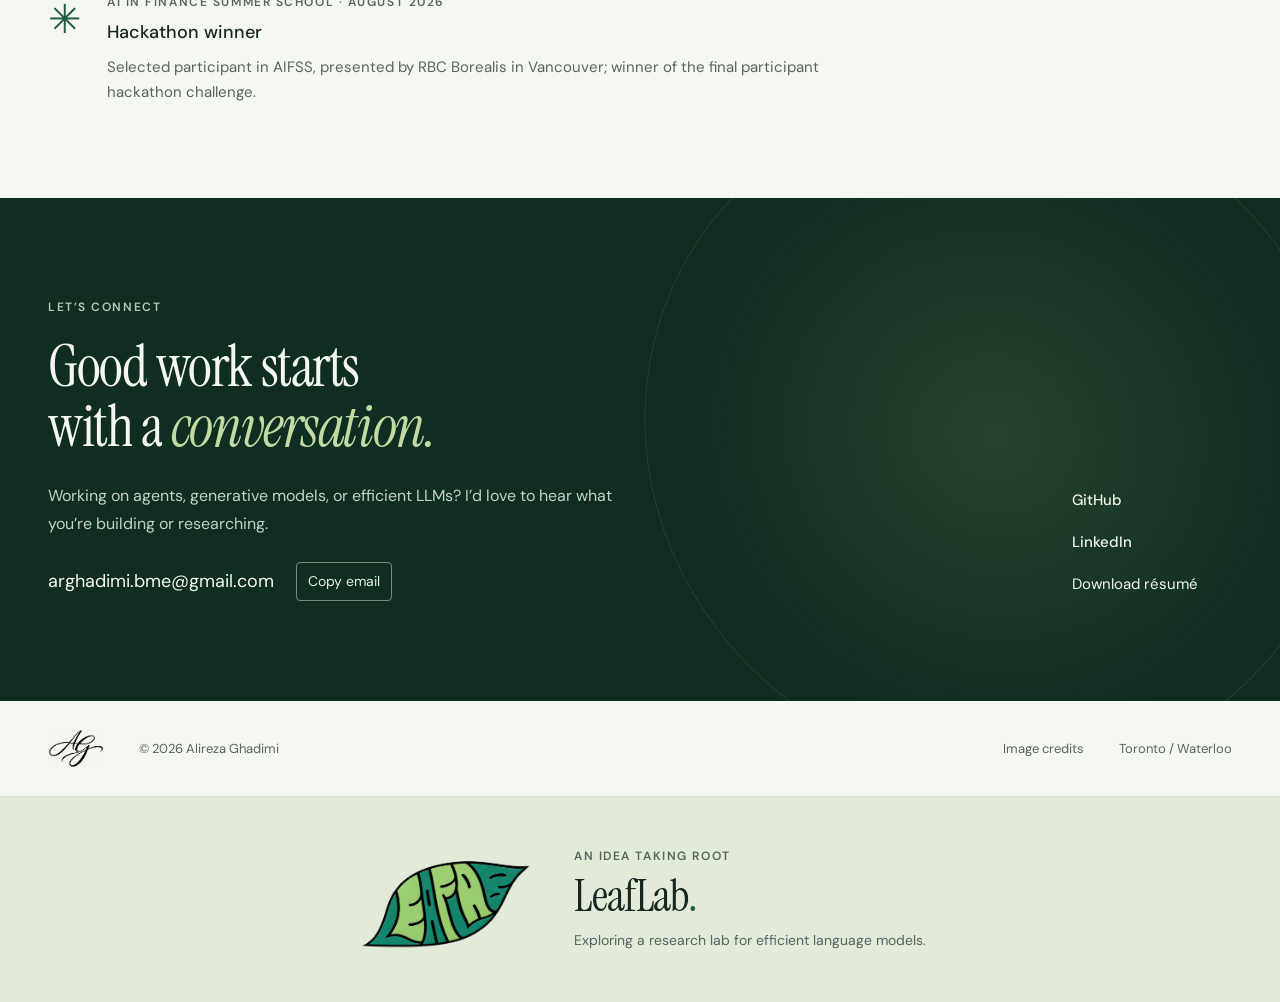
==== commit 3f7d6407: "Use the original AG signature for portfolio link previews" ====
--- a/index.html
+++ b/index.html
@@ -1,5 +1,12 @@
 <!doctype html>
-<html lang="en"><head><meta charset="utf-8"><meta name="viewport" content="width=device-width,initial-scale=1"><meta name="theme-color" content="#f7f9f6"><meta name="description" content="Alireza Ghadimi: agentic AI, generative models, and efficient LLM research. Waterloo Computer Science PhD student studying learned agent skills, execution feedback, and multi-token generation."><meta property="og:title" content="Alireza Ghadimi — Agentic AI & Generative Models"><meta property="og:description" content="Efficient models. Adaptive agents. Research on agent learning, compact skills, and generative AI at the University of Waterloo."><meta property="og:type" content="website"><meta property="og:url" content="https://alireza-ghadimi.github.io/"><meta property="og:image" content="https://alireza-ghadimi.github.io/assets/alireza-portrait-original.jpg"><link rel="canonical" href="https://alireza-ghadimi.github.io/"><title>Alireza Ghadimi — Motion Edition</title><link rel="icon" href="assets/favicon.svg" type="image/svg+xml"><link rel="preload" href="assets/fonts/instrument-serif-normal-400.woff" as="font" type="font/woff" crossorigin><link rel="stylesheet" href="assets/fonts/fonts.css"><link rel="stylesheet" href="styles.css?v=018593ee9a"><script src="app.js?v=fbb8f69c71" defer></script><script type="application/ld+json">{"@context": "https://schema.org", "@type": "Person", "name": "Alireza Ghadimi", "url": "https://alireza-ghadimi.github.io/", "jobTitle": "ML Research Scientist and Computer Science PhD Student", "sameAs": ["https://github.com/Alireza-Ghadimi", "https://www.linkedin.com/in/Alireza-Ghadimi"], "affiliation": {"@type": "CollegeOrUniversity", "name": "University of Waterloo"}}</script><link rel="stylesheet" href="motion.css?v=671247a2a6"><script src="motion.js?v=c5101b9543" defer></script></head>
+<html lang="en"><head><meta charset="utf-8"><meta name="viewport" content="width=device-width,initial-scale=1"><meta name="theme-color" content="#f7f9f6"><meta name="description" content="Alireza Ghadimi: agentic AI, generative models, and efficient LLM research. Waterloo Computer Science PhD student studying learned agent skills, execution feedback, and multi-token generation."><meta property="og:title" content="Alireza Ghadimi — Agentic AI & Generative Models"><meta property="og:description" content="Efficient models. Adaptive agents. Research on agent learning, compact skills, and generative AI at the University of Waterloo."><meta property="og:type" content="website"><meta property="og:url" content="https://alireza-ghadimi.github.io/"><meta property="og:image" content="https://alireza-ghadimi.github.io/assets/ag-signature-preview.png">
+<meta property="og:image:type" content="image/png">
+<meta property="og:image:width" content="1200">
+<meta property="og:image:height" content="630">
+<meta property="og:image:alt" content="Alireza Ghadimi’s calligraphic AG initials">
+<meta name="twitter:card" content="summary_large_image">
+<meta name="twitter:image" content="https://alireza-ghadimi.github.io/assets/ag-signature-preview.png">
+<meta name="twitter:image:alt" content="Alireza Ghadimi’s calligraphic AG initials"><link rel="canonical" href="https://alireza-ghadimi.github.io/"><title>Alireza Ghadimi — Motion Edition</title><link rel="icon" href="assets/favicon.svg" type="image/svg+xml"><link rel="preload" href="assets/fonts/instrument-serif-normal-400.woff" as="font" type="font/woff" crossorigin><link rel="stylesheet" href="assets/fonts/fonts.css"><link rel="stylesheet" href="styles.css?v=018593ee9a"><script src="app.js?v=fbb8f69c71" defer></script><script type="application/ld+json">{"@context": "https://schema.org", "@type": "Person", "name": "Alireza Ghadimi", "url": "https://alireza-ghadimi.github.io/", "jobTitle": "ML Research Scientist and Computer Science PhD Student", "sameAs": ["https://github.com/Alireza-Ghadimi", "https://www.linkedin.com/in/Alireza-Ghadimi"], "affiliation": {"@type": "CollegeOrUniversity", "name": "University of Waterloo"}}</script><link rel="stylesheet" href="motion.css?v=671247a2a6"><script src="motion.js?v=c5101b9543" defer></script></head>
 <body class="motion-edition"><a class="skip-link" href="#main">Skip to content</a>
 <header class="site-header"><div class="container header-inner"><span class="edition-label">Motion edition</span><a class="brand" href="#about" aria-label="Alireza Ghadimi home"><span class="signature-mark"><img src="assets/ag-signature.png" width="1254" height="1254" alt=""></span></a><button class="menu-toggle" type="button" aria-expanded="false" aria-controls="main-nav">Menu <span aria-hidden="true">☰</span></button><nav id="main-nav" aria-label="Main navigation"><a href="#work">Work</a><a href="#experience">Experience</a><a href="#research">Research</a><a href="#background">Background</a><a class="nav-contact" href="#contact">Let’s talk</a></nav></div></header>
 <div class="reading-progress" aria-hidden="true"><span></span></div>
